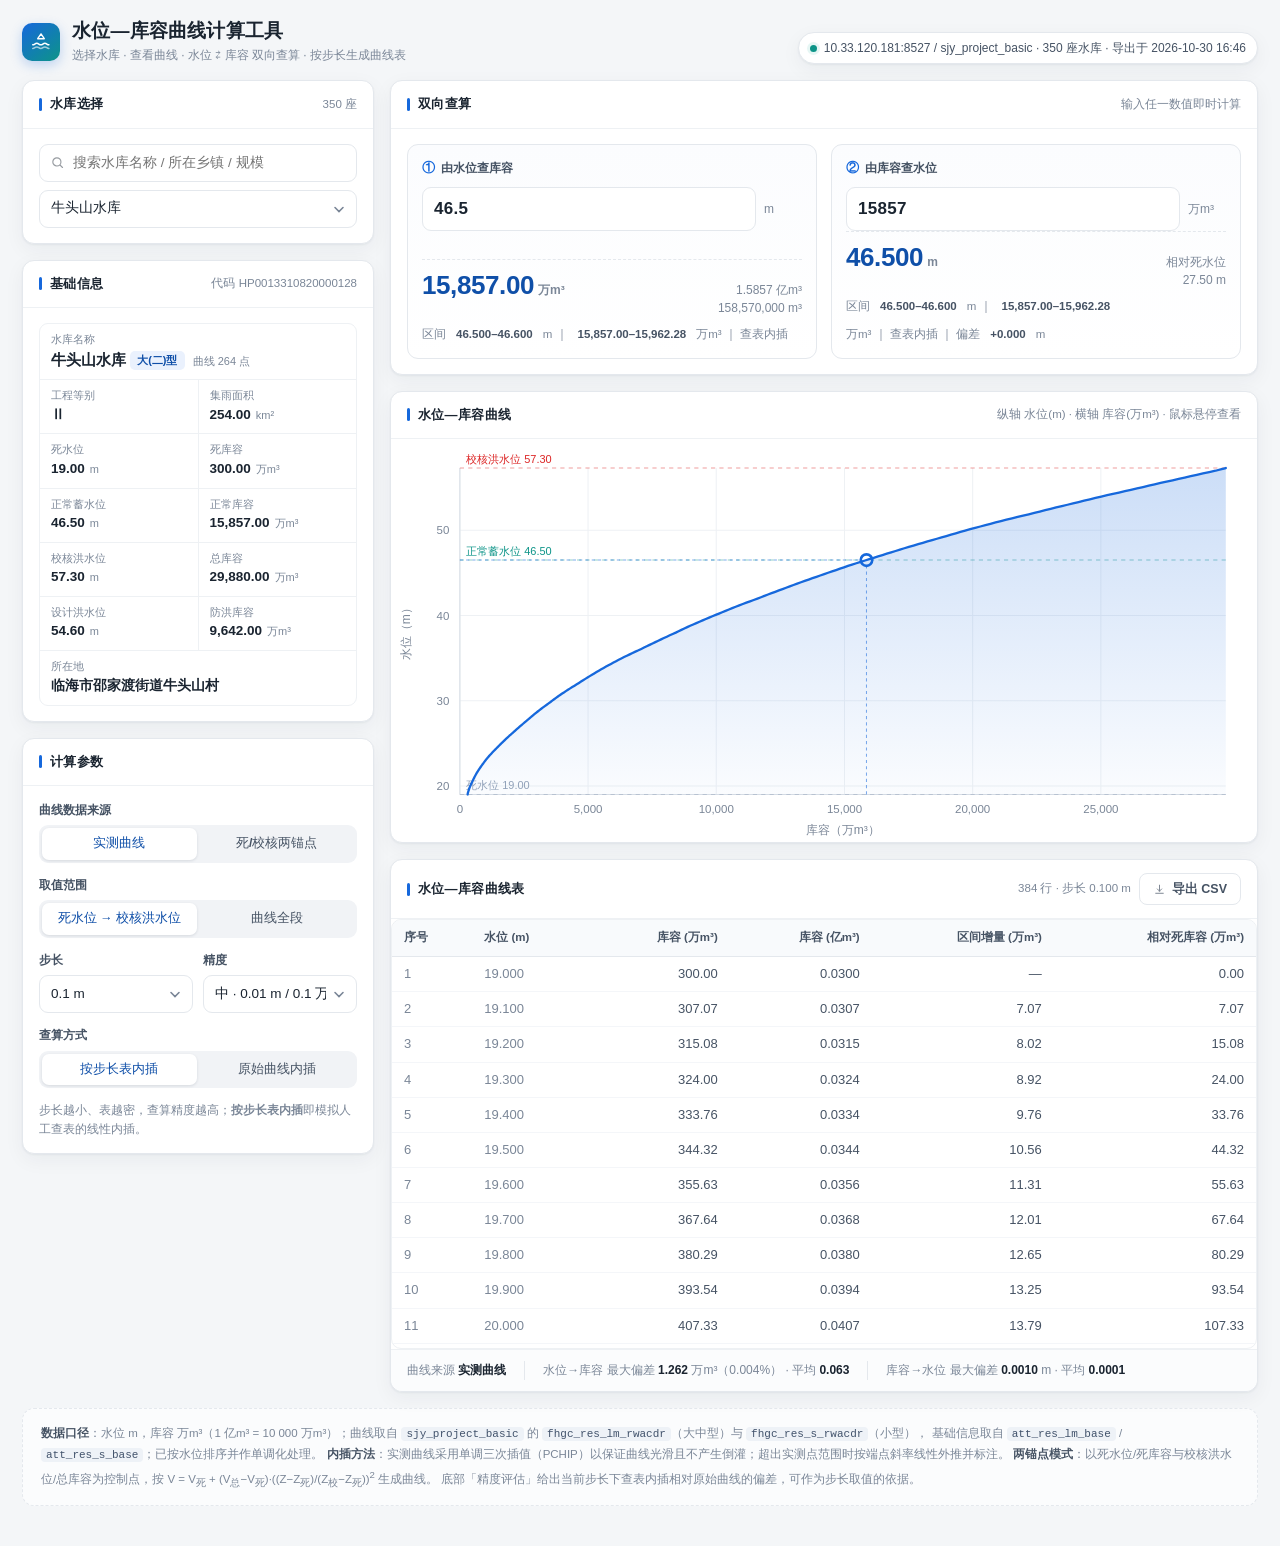
==== reservoir-curve-tool/index.html @ ae4f8ad8 "feat: port local customizations from WeKnora 0.8.3 fork onto 0.9.0 Migrates the work done on the 0.8" ====
<!DOCTYPE html>
<html lang="zh-CN">
<head>
<meta charset="utf-8">
<meta name="viewport" content="width=device-width, initial-scale=1">
<title>水位—库容曲线计算工具</title>
<style>
  :root{
    --bg:#f4f6f8; --card:#ffffff; --line:#e4e8ed; --line-2:#eef1f4;
    --ink:#1a2430; --ink-2:#465364; --muted:#7a8697;
    --brand:#1668dc; --brand-soft:#eaf1fd; --brand-deep:#0f4fa8;
    --teal:#0d9488; --teal-soft:#e6f6f4;
    --warn:#b45309; --warn-soft:#fdf3e3;
    --radius:12px; --shadow:0 1px 2px rgba(16,32,56,.05),0 6px 20px rgba(16,32,56,.05);
  }
  *{box-sizing:border-box}
  html,body{margin:0;padding:0}
  body{
    background:var(--bg); color:var(--ink);
    font:14px/1.55 -apple-system,BlinkMacSystemFont,"Segoe UI","Microsoft YaHei","PingFang SC",sans-serif;
    -webkit-font-smoothing:antialiased;
  }
  .wrap{max-width:1400px;margin:0 auto;padding:20px 22px 40px}

  /* ---------- header ---------- */
  .topbar{display:flex;align-items:flex-end;justify-content:space-between;gap:18px;flex-wrap:wrap;margin-bottom:16px}
  .brandline{display:flex;align-items:center;gap:12px}
  .logo{
    width:38px;height:38px;border-radius:10px;flex:0 0 auto;
    background:linear-gradient(140deg,#1668dc,#0d9488);
    display:flex;align-items:center;justify-content:center;box-shadow:0 4px 12px rgba(22,104,220,.25)
  }
  .logo svg{width:22px;height:22px}
  h1{font-size:19px;line-height:1.2;margin:0;letter-spacing:.2px;font-weight:650}
  .sub{font-size:12px;color:var(--muted);margin-top:3px}
  .srcbadge{
    font-size:12px;color:var(--ink-2);background:var(--card);border:1px solid var(--line);
    padding:6px 11px;border-radius:999px;display:flex;align-items:center;gap:7px;box-shadow:var(--shadow)
  }
  .dot{width:7px;height:7px;border-radius:50%;background:var(--teal);box-shadow:0 0 0 3px var(--teal-soft)}

  /* ---------- layout ---------- */
  .layout{display:grid;grid-template-columns:352px minmax(0,1fr);gap:16px;align-items:start}
  @media (max-width:1080px){ .layout{grid-template-columns:1fr} }

  .card{background:var(--card);border:1px solid var(--line);border-radius:var(--radius);box-shadow:var(--shadow)}
  .card-h{display:flex;align-items:center;justify-content:space-between;padding:13px 16px;border-bottom:1px solid var(--line-2)}
  .card-t{font-size:13px;font-weight:650;letter-spacing:.3px;display:flex;align-items:center;gap:8px}
  .card-t i{width:3px;height:13px;border-radius:2px;background:var(--brand);display:inline-block}
  .card-b{padding:15px 16px}
  .hint{font-size:11.5px;color:var(--muted)}

  /* ---------- picker ---------- */
  .field{margin-bottom:13px}
  .field:last-child{margin-bottom:0}
  .lbl{font-size:12px;color:var(--ink-2);font-weight:600;margin-bottom:6px;display:flex;justify-content:space-between;align-items:center}
  input[type=text],input[type=number],select{
    width:100%;height:38px;padding:0 11px;border:1px solid var(--line);border-radius:9px;
    background:#fff;color:var(--ink);font:inherit;font-size:13.5px;outline:none;transition:.15s;
  }
  input:focus,select:focus{border-color:var(--brand);box-shadow:0 0 0 3px var(--brand-soft)}
  select{appearance:none;background-image:url("data:image/svg+xml;utf8,<svg xmlns='http://www.w3.org/2000/svg' width='12' height='12' viewBox='0 0 12 12'><path d='M2 4.5L6 8.5L10 4.5' fill='none' stroke='%237a8697' stroke-width='1.6' stroke-linecap='round'/></svg>");
    background-repeat:no-repeat;background-position:right 11px center;padding-right:30px;cursor:pointer}
  .searchwrap{position:relative;margin-bottom:8px}
  .searchwrap svg{position:absolute;left:11px;top:11px;width:15px;height:15px;opacity:.45}

  /* ---------- info grid ---------- */
  .kv{display:grid;grid-template-columns:1fr 1fr;gap:1px;background:var(--line-2);border-radius:9px;overflow:hidden;border:1px solid var(--line-2)}
  .kv > div{background:#fff;padding:8px 11px}
  .kv .k{font-size:11px;color:var(--muted);line-height:1.3}
  .kv .v{font-size:13.5px;font-weight:600;font-variant-numeric:tabular-nums;margin-top:2px;color:var(--ink)}
  .kv .v small{font-weight:500;font-size:11px;color:var(--muted);margin-left:2px}
  .kv .wide{grid-column:1/-1}
  .tag{display:inline-block;font-size:11px;padding:1px 7px;border-radius:5px;background:var(--brand-soft);color:var(--brand-deep);font-weight:600;vertical-align:1px}

  /* ---------- params ---------- */
  .row2{display:grid;grid-template-columns:1fr 1fr;gap:10px}
  .seg{display:flex;background:#f1f3f6;border-radius:9px;padding:3px;gap:3px}
  .seg button{
    flex:1;border:0;background:transparent;font:inherit;font-size:12.5px;color:var(--ink-2);
    padding:6px 4px;border-radius:7px;cursor:pointer;transition:.15s;font-weight:550;white-space:nowrap
  }
  .seg button.on{background:#fff;color:var(--brand-deep);box-shadow:0 1px 3px rgba(16,32,56,.12)}

  /* ---------- query ---------- */
  .queries{display:grid;grid-template-columns:1fr 1fr;gap:14px}
  @media (max-width:720px){ .queries{grid-template-columns:1fr} }
  .qbox{border:1px solid var(--line);border-radius:11px;padding:14px;background:linear-gradient(180deg,#fbfcfe,#fff);display:flex;flex-direction:column}
  .qbox .qh{font-size:12px;font-weight:650;color:var(--ink-2);display:flex;align-items:center;gap:6px;margin-bottom:9px}
  .qbox .qh b{color:var(--brand);font-size:12.5px}
  .qrow{display:flex;gap:8px;align-items:center}
  .qrow input{height:44px;font-size:17px;font-weight:600;font-variant-numeric:tabular-nums;letter-spacing:.3px}
  .unit{font-size:12px;color:var(--muted);white-space:nowrap;min-width:38px}
  .out{margin-top:auto;padding-top:11px;border-top:1px dashed var(--line);display:flex;align-items:baseline;justify-content:space-between;gap:10px}
  .out .big{font-size:26px;font-weight:700;letter-spacing:-.4px;font-variant-numeric:tabular-nums;color:var(--brand-deep);line-height:1.1}
  .out .big small{font-size:12px;font-weight:600;color:var(--muted);margin-left:4px;letter-spacing:0}
  .out .alt{font-size:12px;color:var(--muted);text-align:right;font-variant-numeric:tabular-nums;line-height:1.5}
  .metaline{margin-top:9px;font-size:11.5px;color:var(--muted);display:flex;gap:10px;flex-wrap:wrap;font-variant-numeric:tabular-nums}
  .metaline b{color:var(--ink-2);font-weight:600}
  .flag{font-size:11px;padding:1px 6px;border-radius:5px;background:var(--warn-soft);color:var(--warn);font-weight:600}

  /* ---------- chart ---------- */
  .chartbox{position:relative;padding:6px 4px 0}
  svg.chart{display:block;width:100%;height:auto;overflow:visible}
  .tip{
    position:absolute;pointer-events:none;background:rgba(26,36,48,.93);color:#fff;font-size:11.5px;
    padding:6px 9px;border-radius:7px;line-height:1.5;white-space:nowrap;opacity:0;transition:opacity .12s;
    font-variant-numeric:tabular-nums;z-index:5;transform:translate(-50%,-120%)
  }
  .tip b{font-weight:650}

  /* ---------- table ---------- */
  .tablewrap{max-height:430px;overflow:auto;border:1px solid var(--line-2);border-radius:10px}
  table{width:100%;border-collapse:collapse;font-size:13px;font-variant-numeric:tabular-nums}
  thead th{
    position:sticky;top:0;background:#f8fafc;color:var(--ink-2);font-weight:650;font-size:11.5px;
    text-align:right;padding:9px 12px;border-bottom:1px solid var(--line);white-space:nowrap;z-index:2
  }
  thead th:first-child,thead th:nth-child(2){text-align:left}
  tbody td{padding:7px 12px;text-align:right;border-bottom:1px solid #f4f6f9;color:var(--ink-2)}
  tbody td:first-child,tbody td:nth-child(2){text-align:left;color:var(--muted)}
  tbody tr:hover td{background:#f7faff}
  tbody tr.mark td{background:var(--brand-soft);color:var(--brand-deep);font-weight:650}
  .btn{
    display:inline-flex;align-items:center;gap:6px;height:32px;padding:0 13px;border-radius:8px;
    border:1px solid var(--line);background:#fff;color:var(--ink-2);font:inherit;font-size:12.5px;font-weight:600;
    cursor:pointer;transition:.15s
  }
  .btn:hover{border-color:#c8d3e0;color:var(--brand-deep);background:#fbfdff}
  .btn svg{width:13px;height:13px;opacity:.7}
  .empty{padding:40px;text-align:center;color:var(--muted);font-size:13px}
  .stat{display:flex;gap:18px;flex-wrap:wrap;font-size:12px;color:var(--muted);padding:11px 16px;border-top:1px solid var(--line-2);background:#fbfcfd;border-radius:0 0 12px 12px}
  .stat b{color:var(--ink);font-weight:650;font-variant-numeric:tabular-nums}
  .stat .sep{width:1px;background:var(--line);align-self:stretch}

  .foot{
    margin-top:16px;padding:14px 18px;border:1px dashed var(--line);border-radius:var(--radius);
    background:#fbfcfd;color:var(--muted);font-size:11.5px;line-height:1.85
  }
  .foot b{color:var(--ink-2);font-weight:650}
  .foot code{font-family:ui-monospace,Consolas,monospace;font-size:11px;background:#eef2f7;color:#41526b;padding:1px 5px;border-radius:4px}

  /* ---------- 深色主题（嵌入 WeKnora 工具箱时跟随宿主） ---------- */
  html[data-theme="dark"]{
    --bg:#171a1f; --card:#1f242b; --line:#2c333d; --line-2:#262c34;
    --ink:#e6eaf0; --ink-2:#b3bdcb; --muted:#8b96a5;
    --brand:#4c9aff; --brand-soft:#1d2b3f; --brand-deep:#9ccbff;
    --teal:#3fbdb0; --teal-soft:#16302d;
    --warn:#e0a458; --warn-soft:#3a2d1a;
    --shadow:0 1px 2px rgba(0,0,0,.4),0 6px 20px rgba(0,0,0,.3);
  }
  html[data-theme="dark"] body{background:var(--bg)}
  html[data-theme="dark"] input[type=text],
  html[data-theme="dark"] input[type=number],
  html[data-theme="dark"] select{background:#262c34;border-color:var(--line);color:var(--ink)}
  html[data-theme="dark"] .seg{background:#252b33}
  html[data-theme="dark"] .seg button.on{background:#333b45;color:#cfe4ff;box-shadow:0 1px 3px rgba(0,0,0,.35)}
  html[data-theme="dark"] .qbox{background:linear-gradient(180deg,#222831,#1f242b);border-color:var(--line)}
  html[data-theme="dark"] .kv{background:var(--line-2);border-color:var(--line-2)}
  html[data-theme="dark"] .kv > div{background:var(--card)}
  html[data-theme="dark"] thead th{background:#242a32;border-bottom-color:var(--line)}
  html[data-theme="dark"] tbody td{border-bottom-color:#262c34}
  html[data-theme="dark"] tbody tr:hover td{background:#232a33}
  html[data-theme="dark"] .tablewrap{border-color:var(--line-2)}
  html[data-theme="dark"] .btn{background:#262c34;border-color:var(--line);color:var(--ink-2)}
  html[data-theme="dark"] .btn:hover{background:#2d3540;border-color:#3d4650;color:var(--brand-deep)}
  html[data-theme="dark"] .stat{background:#1c2128;border-top-color:var(--line-2)}
  html[data-theme="dark"] .foot{background:#1c2128;border-color:var(--line)}
  html[data-theme="dark"] .foot code{background:#2a313a;color:#a9c3e0}
  html[data-theme="dark"] .srcbadge{background:var(--card)}
  html[data-theme="dark"] .tag{background:#1d2b3f;color:#9ccbff}
  html[data-theme="dark"] .tip{background:rgba(10,14,20,.94);border:1px solid #333b45}
</style>
</head>
<body>
<div class="wrap">

  <div class="topbar">
    <div class="brandline">
      <div class="logo">
        <svg viewBox="0 0 24 24" fill="none"><path d="M3 15c2.2 0 2.2-1.6 4.4-1.6S9.6 15 11.8 15s2.2-1.6 4.4-1.6S18.4 15 20.6 15" stroke="#fff" stroke-width="1.7" stroke-linecap="round"/><path d="M3 19c2.2 0 2.2-1.6 4.4-1.6S9.6 19 11.8 19s2.2-1.6 4.4-1.6S18.4 19 20.6 19" stroke="#fff" stroke-opacity=".6" stroke-width="1.7" stroke-linecap="round"/><path d="M12 3.2l3.6 5.2H8.4L12 3.2z" stroke="#fff" stroke-width="1.5" stroke-linejoin="round"/></svg>
      </div>
      <div>
        <h1>水位—库容曲线计算工具</h1>
        <div class="sub">选择水库 · 查看曲线 · 水位 ⇄ 库容 双向查算 · 按步长生成曲线表</div>
      </div>
    </div>
    <div class="srcbadge"><span class="dot"></span><span id="srcText">数据源加载中…</span></div>
  </div>

  <div class="layout">

    <!-- ================= 左侧 ================= -->
    <div style="display:flex;flex-direction:column;gap:16px">

      <div class="card">
        <div class="card-h"><div class="card-t"><i></i>水库选择</div><span class="hint" id="cntHint"></span></div>
        <div class="card-b">
          <div class="searchwrap">
            <svg viewBox="0 0 24 24" fill="none"><circle cx="11" cy="11" r="6.5" stroke="#1a2430" stroke-width="1.8"/><path d="M16 16l4 4" stroke="#1a2430" stroke-width="1.8" stroke-linecap="round"/></svg>
            <input type="text" id="search" placeholder="搜索水库名称 / 所在乡镇 / 规模" autocomplete="off" style="padding-left:33px">
          </div>
          <select id="resSel" size="1"></select>
        </div>
      </div>

      <div class="card">
        <div class="card-h"><div class="card-t"><i></i>基础信息</div><span class="hint" id="resId"></span></div>
        <div class="card-b">
          <div class="kv" id="infoBox"></div>
        </div>
      </div>

      <div class="card">
        <div class="card-h"><div class="card-t"><i></i>计算参数</div></div>
        <div class="card-b">
          <div class="field">
            <div class="lbl"><span>曲线数据来源</span></div>
            <div class="seg" id="segSrc">
              <button data-v="curve" class="on">实测曲线</button>
              <button data-v="anchor">死/校核两锚点</button>
            </div>
          </div>
          <div class="field">
            <div class="lbl"><span>取值范围</span></div>
            <div class="seg" id="segRange">
              <button data-v="anchor" class="on">死水位 → 校核洪水位</button>
              <button data-v="all">曲线全段</button>
            </div>
          </div>
          <div class="field row2">
            <div>
              <div class="lbl"><span>步长</span></div>
              <select id="stepSel">
                <option value="0.05">0.05 m</option>
                <option value="0.1" selected>0.1 m</option>
                <option value="0.2">0.2 m</option>
                <option value="0.25">0.25 m</option>
                <option value="0.5">0.5 m</option>
                <option value="1">1.0 m</option>
                <option value="2">2.0 m</option>
              </select>
            </div>
            <div>
              <div class="lbl"><span>精度</span></div>
              <select id="precSel">
                <option value="1">低 · 0.1 m / 1 万m³</option>
                <option value="2" selected>中 · 0.01 m / 0.1 万m³</option>
                <option value="3">高 · 0.001 m / 0.01 万m³</option>
              </select>
            </div>
          </div>
          <div class="field">
            <div class="lbl"><span>查算方式</span></div>
            <div class="seg" id="segMode">
              <button data-v="table" class="on">按步长表内插</button>
              <button data-v="raw">原始曲线内插</button>
            </div>
          </div>
          <div class="hint" style="margin-top:10px;line-height:1.6">
            步长越小、表越密，查算精度越高；<b>按步长表内插</b>即模拟人工查表的线性内插。
          </div>
        </div>
      </div>
    </div>

    <!-- ================= 右侧 ================= -->
    <div style="display:flex;flex-direction:column;gap:16px">

      <div class="card">
        <div class="card-h">
          <div class="card-t"><i></i>双向查算</div>
          <span class="hint" id="qHint">输入任一数值即时计算</span>
        </div>
        <div class="card-b">
          <div class="queries">
            <div class="qbox">
              <div class="qh"><b>①</b> 由水位查库容</div>
              <div class="qrow">
                <input type="number" id="inZ" step="0.01" inputmode="decimal">
                <span class="unit">m</span>
              </div>
              <div class="out">
                <div class="big" id="outV">—<small>万m³</small></div>
                <div class="alt" id="outValt"></div>
              </div>
              <div class="metaline" id="metaV"></div>
            </div>
            <div class="qbox">
              <div class="qh"><b>②</b> 由库容查水位</div>
              <div class="qrow">
                <input type="number" id="inV" step="0.1" inputmode="decimal">
                <span class="unit">万m³</span>
              </div>
              <div class="out">
                <div class="big" id="outZ">—<small>m</small></div>
                <div class="alt" id="outZalt"></div>
              </div>
              <div class="metaline" id="metaZ"></div>
            </div>
          </div>
        </div>
      </div>

      <div class="card">
        <div class="card-h">
          <div class="card-t"><i></i>水位—库容曲线</div>
          <span class="hint">纵轴 水位(m) · 横轴 库容(万m³) · 鼠标悬停查看</span>
        </div>
        <div class="chartbox" id="chartBox">
          <div class="tip" id="tip"></div>
          <svg class="chart" id="chart" viewBox="0 0 820 380" preserveAspectRatio="none"></svg>
        </div>
      </div>

      <div class="card">
        <div class="card-h">
          <div class="card-t"><i></i>水位—库容曲线表</div>
          <div style="display:flex;gap:8px;align-items:center">
            <span class="hint" id="tblHint"></span>
            <button class="btn" id="btnCsv">
              <svg viewBox="0 0 24 24" fill="none"><path d="M12 4v11m0 0l-4-4m4 4l4-4M5 19h14" stroke="#465364" stroke-width="1.8" stroke-linecap="round" stroke-linejoin="round"/></svg>
              导出 CSV
            </button>
          </div>
        </div>
        <div class="tablewrap">
          <table>
            <thead><tr><th>序号</th><th>水位 (m)</th><th>库容 (万m³)</th><th>库容 (亿m³)</th><th>区间增量 (万m³)</th><th>相对死库容 (万m³)</th></tr></thead>
            <tbody id="tbody"></tbody>
          </table>
        </div>
        <div class="stat" id="statBar"></div>
      </div>
    </div>
  </div>

  <div class="foot">
    <b>数据口径</b>：水位 m，库容 万m³（1 亿m³ = 10 000 万m³）；曲线取自
    <code>sjy_project_basic</code> 的 <code>fhgc_res_lm_rwacdr</code>（大中型）与 <code>fhgc_res_s_rwacdr</code>（小型），
    基础信息取自 <code>att_res_lm_base</code> / <code>att_res_s_base</code>；已按水位排序并作单调化处理。
    <b>内插方法</b>：实测曲线采用单调三次插值（PCHIP）以保证曲线光滑且不产生倒灌；超出实测点范围时按端点斜率线性外推并标注。
    <b>两锚点模式</b>：以死水位/死库容与校核洪水位/总库容为控制点，按 V = V<sub>死</sub> + (V<sub>总</sub>−V<sub>死</sub>)·((Z−Z<sub>死</sub>)/(Z<sub>校</sub>−Z<sub>死</sub>))<sup>2</sup> 生成曲线。
    底部「精度评估」给出当前步长下查表内插相对原始曲线的偏差，可作为步长取值的依据。
  </div>
</div>

<script>
const DATA = {"meta":{"source":"10.33.120.181:8527 / sjy_project_basic","tables":["att_res_lm_base","att_res_s_base","fhgc_res_lm_rwacdr","fhgc_res_s_rwacdr"],"unitZ":"m","unitV":"万m³","exportedAt":"2026-10-30 16:46","count":350,"points":12341},"reservoirs":[{"id":"SK331024000064","code":"HP0013310240000031","name":"仙居县盂溪水库","kind":"大中型","scale":"中型","grade":"Ⅲ","loc":"福应街道","adcd":"331024003000","area":46.28,"deadZ":117.5,"deadV":42.0,"normZ":164.0,"normV":1870.0,"chkZ":167.02,"totalV":2119.0,"floodV":259.0,"desZ":166.21,"pts":[[110.0,10.0],[120.0,59.2],[130.0,229.6],[135.0,362.4],[137.5,450.4],[140.0,540.0],[142.5,646.0],[145.0,753.6],[147.5,880.0],[150.0,1000.0],[152.5,1137.6],[155.0,1280.0],[157.5,1422.0],[160.0,1560.0],[162.5,1760.0],[165.0,1944.0],[167.5,2160.0],[170.0,2340.0],[175.0,2800.0]]},{"id":"331022022000198","code":"HP0013310220000122","name":"佃石水库","kind":"大中型","scale":"中型","grade":"Ⅲ","loc":"","adcd":"331022103000","area":24.1,"deadZ":68.0,"deadV":135.0,"normZ":106.0,"normV":2563.0,"chkZ":110.2,"totalV":3009.0,"floodV":643.0,"desZ":109.35,"pts":[[59.0,0.0],[60.0,2.0],[61.0,9.0],[62.0,18.0],[63.0,31.0],[64.0,47.0],[65.0,65.0],[66.0,86.0],[67.0,109.0],[68.0,135.0],[69.0,162.0],[70.0,192.0],[71.0,223.0],[72.0,256.0],[73.0,291.0],[74.0,326.0],[75.0,362.0],[76.0,399.0],[77.0,438.0],[78.0,479.0],[79.0,523.0],[80.0,569.0],[81.0,619.0],[82.0,670.0],[83.0,725.0],[84.0,782.0],[85.0,842.0],[86.0,903.0],[87.0,966.0],[88.0,1032.0],[89.0,1100.0],[90.0,1171.0],[91.0,1243.0],[92.0,1318.0],[93.0,1395.0],[94.0,1473.0],[95.0,1553.0],[96.0,1636.0],[97.0,1720.0],[98.0,1806.0],[99.0,1894.0],[100.0,1984.0],[101.0,2076.0],[102.0,2169.0],[103.0,2265.0],[104.0,2362.0],[105.0,2462.0],[106.0,2563.0],[107.0,2666.0],[108.0,2771.0],[109.0,2878.0],[110.0,2987.0],[111.0,3099.0],[112.0,3212.0],[113.0,3327.0],[114.0,3444.0]]},{"id":"331003023000049","code":"HP0013310030000169","name":"佛岭水库","kind":"大中型","scale":"中型","grade":"Ⅲ","loc":"","adcd":"331003108000","area":18.26,"deadZ":43.04,"deadV":9.0,"normZ":68.64,"normV":1332.5,"chkZ":71.36,"totalV":1579.0,"floodV":614.0,"desZ":70.56,"pts":[[41.1,0.19],[41.2,0.51],[41.3,0.83],[41.4,1.16],[41.5,1.5],[41.6,1.86],[41.7,2.23],[41.8,2.61],[41.9,3.02],[42.0,3.45],[42.1,3.91],[42.2,4.4],[42.3,4.91],[42.4,5.45],[42.5,6.01],[42.6,6.59],[42.7,7.2],[42.8,7.82],[42.9,8.47],[43.0,9.14],[43.1,9.82],[43.2,10.53],[43.3,11.26],[43.4,12.01],[43.5,12.78],[43.6,13.58],[43.7,14.42],[43.8,15.28],[43.9,16.19],[44.0,17.12],[44.1,18.1],[44.2,19.11],[44.3,20.17],[44.4,21.26],[44.5,22.4],[44.6,23.57],[44.7,24.78],[44.8,26.04],[44.9,27.33],[45.0,28.66],[45.1,30.04],[45.2,31.45],[45.3,32.9],[45.4,34.39],[45.5,35.91],[45.6,37.47],[45.7,39.07],[45.8,40.69],[45.9,42.36],[46.0,44.05],[46.1,45.77],[46.2,47.53],[46.3,49.32],[46.4,51.14],[46.5,53.0],[46.6,54.9],[46.7,56.84],[46.8,58.81],[46.9,60.83],[47.0,62.89],[47.1,64.99],[47.2,67.15],[47.3,69.34],[47.4,71.59],[47.5,73.89],[47.6,76.24],[47.7,78.64],[47.8,81.1],[47.9,83.61],[48.0,86.18],[48.1,88.81],[48.2,91.5],[48.3,94.25],[48.4,97.05],[48.5,99.91],[48.6,102.83],[48.7,105.8],[48.8,108.82],[48.9,111.9],[49.0,115.03],[49.1,118.21],[49.2,121.44],[49.3,124.72],[49.4,128.05],[49.5,131.42],[49.6,134.84],[49.7,138.31],[49.8,141.72],[49.9,145.38],[50.0,148.98],[50.1,152.62],[50.2,156.3],[50.3,160.02],[50.4,163.79],[50.5,167.59],[50.6,171.44],[50.7,175.32],[50.8,179.25],[50.9,183.21],[51.0,187.22],[51.1,191.26],[51.2,195.33],[51.3,199.45],[51.4,203.6],[51.5,207.79],[51.6,212.02],[51.7,216.29],[51.8,220.58],[51.9,224.92],[52.0,229.29],[52.1,233.69],[52.2,238.13],[52.3,242.6],[52.4,247.11],[52.5,251.65],[52.6,256.22],[52.7,260.83],[52.8,265.47],[52.9,270.14],[53.0,274.84],[53.1,279.57],[53.2,284.34],[53.3,289.13],[53.4,293.95],[53.5,298.81],[53.6,303.69],[53.7,308.6],[53.8,313.54],[53.9,318.51],[54.0,323.51],[54.1,328.53],[54.2,333.59],[54.3,338.67],[54.4,343.77],[54.5,348.9],[54.6,354.06],[54.7,359.24],[54.8,364.45],[54.9,369.69],[55.0,374.94],[55.1,380.22],[55.2,385.53],[55.3,390.86],[55.4,396.21],[55.5,401.59],[55.6,406.99],[55.7,412.42],[55.8,417.86],[55.9,423.34],[56.0,428.83],[56.1,434.35],[56.2,439.9],[56.3,445.46],[56.4,451.05],[56.5,456.67],[56.6,462.31],[56.7,467.97],[56.8,473.66],[56.9,479.37],[57.0,485.1],[57.1,490.86],[57.2,496.64],[57.3,502.44],[57.4,508.27],[57.5,514.12],[57.6,519.99],[57.7,525.89],[57.8,531.81],[57.9,537.76],[58.0,543.73],[58.1,549.72],[58.2,555.73],[58.3,561.77],[58.4,567.84],[58.5,573.92],[58.6,580.03],[58.7,586.16],[58.8,592.32],[58.9,598.5],[59.0,604.7],[59.1,610.93],[59.2,617.18],[59.3,623.45],[59.4,629.74],[59.5,636.06],[59.6,642.41],[59.7,648.77],[59.8,655.16],[59.9,661.57],[60.0,668.01],[60.1,674.47],[60.2,680.95],[60.3,687.45],[60.4,693.98],[60.5,700.54],[60.6,707.11],[60.7,713.72],[60.8,720.35],[60.9,727.0],[61.0,733.68],[61.1,740.39],[61.2,747.13],[61.3,753.89],[61.4,760.68],[61.5,767.5],[61.6,774.34],[61.7,781.22],[61.8,788.12],[61.9,795.05],[62.0,802.02],[62.1,809.01],[62.2,816.03],[62.3,823.08],[62.4,830.17],[62.5,837.29],[62.6,844.43],[62.7,851.61],[62.8,858.83],[62.9,866.07],[63.0,873.35],[63.1,880.66],[63.2,888.01],[63.3,895.39],[63.4,902.81],[63.5,910.26],[63.6,917.74],[63.7,925.26],[63.8,932.82],[63.9,940.42],[64.0,948.05],[64.1,955.71],[64.2,963.42],[64.3,971.16],[64.4,978.94],[64.5,986.76],[64.6,994.62],[64.7,1002.52],[64.8,1010.45],[64.9,1018.43],[65.0,1026.45],[65.1,1034.51],[65.2,1042.6],[65.3,1050.74],[65.4,1058.91],[65.5,1067.12],[65.6,1075.36],[65.7,1083.63],[65.8,1091.93],[65.9,1100.25],[66.0,1108.61],[66.1,1116.98],[66.2,1125.38],[66.3,1133.8],[66.4,1142.24],[66.5,1150.7],[66.6,1159.17],[66.7,1167.65],[66.8,1176.15],[67.0,1193.17],[67.1,1201.69],[67.7,1252.87],[67.8,1261.39],[67.9,1269.9],[68.1,1286.9],[68.2,1295.38],[68.3,1303.84],[68.4,1312.29],[68.5,1320.73],[68.6,1329.14],[68.7,1337.53],[69.0,1362.67],[69.1,1371.07],[69.2,1379.5],[69.3,1387.98],[69.4,1396.51],[69.5,1405.11],[69.6,1413.78],[69.7,1422.53],[69.8,1431.36],[69.9,1440.25],[70.0,1449.2],[70.1,1458.19],[70.2,1467.23],[70.3,1476.31],[70.4,1485.43],[70.5,1494.59],[70.6,1503.79],[70.7,1513.03],[70.8,1522.29],[70.9,1531.6],[71.36,1578.8]]},{"id":"331023023000145","code":"HP0013310230000251","name":"天台县黄龙水库","kind":"大中型","scale":"中型","grade":"Ⅲ","loc":"石梁镇溪下村","adcd":"331023102000","area":29.2,"deadZ":460.0,"deadV":58.0,"normZ":500.0,"normV":1283.0,"chkZ":506.46,"totalV":1625.0,"floodV":279.0,"desZ":504.36,"pts":[[448.0,0.75],[448.3,0.94],[448.6,1.13],[448.9,1.33],[449.0,1.39],[449.3,1.69],[449.6,1.99],[449.9,2.28],[450.0,2.38],[450.3,2.8],[450.6,3.21],[450.9,3.63],[451.0,3.77],[451.3,4.33],[451.6,4.88],[451.9,5.44],[452.0,5.62],[452.3,6.37],[452.6,7.11],[452.9,7.85],[453.0,8.1],[453.3,9.08],[453.9,11.04],[454.0,11.36],[454.3,12.59],[454.9,15.03],[455.0,15.44],[455.3,16.92],[455.6,18.39],[455.9,19.87],[456.0,20.37],[456.3,22.11],[456.6,23.84],[456.9,25.58],[457.0,26.16],[457.3,28.16],[457.9,32.16],[458.0,32.83],[458.3,35.1],[458.9,39.62],[459.0,40.37],[459.3,42.9],[459.9,47.94],[460.0,48.78],[460.3,51.55],[460.6,54.33],[460.9,57.1],[461.0,58.02],[461.3,61.04],[461.6,64.06],[461.9,67.07],[462.0,68.08],[462.3,71.38],[462.9,77.98],[463.0,79.09],[463.3,82.72],[463.9,89.98],[464.0,91.19],[464.6,99.11],[464.9,103.08],[465.0,104.4],[465.3,108.69],[465.6,112.99],[465.9,117.28],[466.0,118.72],[466.3,123.29],[466.9,132.43],[467.0,133.95],[467.3,138.75],[467.9,148.33],[468.0,149.93],[468.3,154.99],[468.9,165.11],[469.0,166.8],[469.3,172.18],[469.6,177.55],[469.9,182.93],[470.0,184.72],[470.3,190.42],[470.9,201.82],[471.0,203.72],[471.3,209.75],[471.9,221.81],[472.0,223.83],[472.3,230.2],[472.6,236.57],[472.9,242.95],[473.0,245.07],[473.3,251.8],[473.6,258.54],[473.9,265.27],[474.0,267.51],[474.3,274.58],[474.9,288.7],[475.0,291.06],[475.3,298.43],[475.9,313.17],[476.0,315.63],[476.3,323.31],[476.6,331.0],[476.9,338.68],[477.0,341.24],[477.3,349.25],[477.6,357.26],[477.9,365.26],[478.0,367.93],[478.3,376.26],[478.6,384.59],[478.9,392.91],[479.0,395.69],[479.3,404.33],[479.6,412.98],[479.9,421.62],[480.0,424.51],[480.3,433.5],[480.9,451.48],[481.0,454.48],[481.3,463.84],[481.9,482.56],[482.0,485.68],[482.3,495.39],[482.6,505.11],[482.9,514.82],[483.0,518.06],[483.6,538.16],[483.9,548.22],[484.0,551.57],[484.3,561.97],[484.6,572.37],[484.9,582.78],[485.0,586.0],[485.3,596.77],[485.6,601.54],[485.9,618.31],[486.0,621.15],[486.3,632.32],[486.6,648.49],[486.9,654.66],[487.0,657.63],[487.3,669.23],[487.9,692.41],[488.0,696.03],[488.3,708.06],[488.6,720.08],[488.9,732.11],[489.0,736.12],[489.3,748.59],[489.6,761.07],[489.9,773.54],[490.0,777.7],[490.3,790.62],[490.9,816.46],[491.0,820.77],[491.3,834.14],[491.9,860.88],[492.0,865.33],[492.3,879.18],[492.9,906.86],[493.0,911.48],[493.3,925.82],[493.6,940.15],[493.9,954.49],[494.0,959.27],[494.3,974.11],[494.6,988.95],[494.9,1003.78],[495.0,1008.73],[495.3,1024.07],[495.6,1039.04],[495.9,1054.74],[496.0,1059.85],[496.3,1075.72],[496.6,1091.59],[496.9,1107.47],[497.0,1112.76],[497.3,1129.2],[497.6,1145.65],[497.9,1162.1],[498.0,1167.58],[498.3,1184.59],[498.6,1201.59],[499.0,1224.27],[499.3,1241.81],[499.6,1259.36],[499.9,1276.9],[500.0,1282.75],[500.3,1300.83],[500.6,1318.92],[500.9,1337.0],[501.0,1343.03],[501.3,1361.65],[501.6,1380.24],[501.9,1398.9],[502.0,1405.1],[502.3,1424.33],[502.9,1462.77],[503.0,1469.18],[503.3,1489.07],[503.9,1528.85],[504.0,1535.48],[504.3,1556.07],[504.9,1597.27],[505.0,1604.14],[505.3,1625.5],[505.6,1646.85],[505.9,1668.21],[506.0,1675.33],[506.3,1686.2],[506.9,1707.94]]},{"id":"331081021000062","code":"HP0013310810000056","name":"太湖水库","kind":"大中型","scale":"中型","grade":"Ⅲ","loc":"温岭市大溪镇兴宇村","adcd":"331081101000","area":25.0,"deadZ":15.46,"deadV":105.0,"normZ":29.46,"normV":1769.0,"chkZ":32.48,"totalV":2326.0,"floodV":480.0,"desZ":31.78,"pts":[[11.46,4.12],[12.46,17.25],[13.46,38.25],[14.46,67.15],[15.46,105.3],[16.46,152.05],[17.46,207.55],[18.46,272.05],[19.46,346.55],[20.46,433.05],[21.46,532.55],[22.46,645.3],[23.46,771.3],[24.46,910.55],[25.46,1061.55],[26.46,1223.05],[27.46,1395.3],[28.46,1578.05],[29.46,1769.05],[30.46,1967.8],[31.46,2173.0]]},{"id":"SK331082000105","code":"HP0013310820000587","name":"方溪水库","kind":"大中型","scale":"中型","grade":"Ⅲ","loc":"临海市括苍镇","adcd":"331082107000","area":84.8,"deadZ":58.0,"deadV":203.0,"normZ":112.0,"normV":6101.0,"chkZ":117.83,"totalV":7205.0,"floodV":1432.0,"desZ":116.95,"pts":[[45.0,0.0],[50.0,20.0],[51.0,31.0],[52.0,46.0],[53.0,64.0],[54.0,85.0],[55.0,110.0],[56.0,139.0],[57.0,170.0],[58.0,203.0],[59.0,239.0],[60.0,278.0],[61.0,321.0],[62.0,368.0],[63.0,419.0],[64.0,473.0],[65.0,530.0],[66.0,590.0],[67.0,652.0],[68.0,716.0],[69.0,783.0],[70.0,851.0],[71.0,922.0],[72.0,997.0],[73.0,1075.0],[74.0,1155.0],[75.0,1238.0],[76.0,1322.0],[77.0,1409.0],[78.0,1498.0],[79.0,1590.0],[80.0,1684.0],[81.0,1780.0],[82.0,1878.0],[83.0,1979.0],[84.0,2082.0],[85.0,2188.0],[86.0,2296.0],[87.0,2407.0],[88.0,2521.0],[89.0,2638.0],[90.0,2757.0],[91.0,2880.0],[92.0,3006.0],[93.0,3134.0],[94.0,3266.0],[95.0,3400.0],[96.0,3537.0],[97.0,3677.0],[98.0,3820.0],[99.0,3965.0],[100.0,4114.0],[101.0,4265.0],[102.0,4419.0],[103.0,4575.0],[104.0,4734.0],[105.0,4896.0],[106.0,5060.0],[107.0,5227.0],[108.0,5396.0],[109.0,5569.0],[110.0,5743.0],[111.0,5921.0],[112.0,6101.0],[113.0,6284.0],[114.0,6469.0],[115.0,6657.0],[116.0,6849.0],[117.0,7042.0],[118.0,7239.0],[119.0,7439.0],[120.0,7641.0],[121.0,7847.0],[122.0,8055.0]]},{"id":"331023023000143","code":"HP0013310230000012","name":"桐柏抽水蓄能电站上水库","kind":"大中型","scale":"中型","grade":"Ⅲ","loc":"天台县前道元村","adcd":"331023001000","area":6.7,"deadZ":376.0,"deadV":104.9,"normZ":396.21,"normV":1146.8,"chkZ":397.2,"totalV":1225.0,"floodV":null,"desZ":396.71,"pts":[[360.5,0.0],[360.6,0.02],[361.5,0.2],[362.0,0.4],[362.5,0.7],[363.0,1.2],[363.5,1.9],[364.0,2.5],[364.5,3.2],[366.0,5.6],[367.5,8.3],[368.0,9.6],[368.5,11.1],[369.0,13.0],[369.5,15.2],[370.0,17.8],[370.5,20.9],[371.0,24.4],[371.5,28.5],[372.0,33.3],[372.5,38.8],[373.0,45.0],[373.5,51.8],[374.0,59.3],[374.5,67.7],[375.0,77.1],[375.5,87.2],[376.0,98.0],[376.5,109.6],[377.0,122.2],[377.5,135.5],[378.0,149.5],[378.5,164.3],[379.0,179.7],[379.5,195.8],[380.0,212.7],[380.5,230.4],[381.0,248.8],[381.5,267.8],[382.0,287.5],[382.5,308.0],[383.0,329.2],[383.5,351.2],[384.0,374.0],[384.5,397.7],[385.0,422.1],[385.5,447.3],[386.0,473.2],[386.5,499.8],[387.0,527.2],[387.5,555.1],[388.0,583.7],[388.3,601.28],[388.4,607.13],[388.5,612.99],[388.6,618.96],[388.7,624.94],[388.8,630.91],[389.0,642.87],[389.3,661.11],[389.4,667.18],[389.5,673.26],[389.7,685.7],[389.8,691.91],[390.0,704.35],[390.1,710.68],[390.4,729.7],[390.5,736.03],[390.6,742.48],[390.7,748.94],[390.8,755.39],[390.9,761.85],[391.0,768.3],[391.1,774.86],[391.2,781.41],[391.3,787.97],[391.4,794.52],[391.5,801.08],[391.6,807.75],[391.7,814.43],[392.0,834.44],[392.1,841.22],[392.5,868.3],[392.6,875.18],[393.0,902.74],[393.5,937.69],[393.9,965.97],[394.0,973.05],[394.3,994.56],[394.4,1001.74],[394.5,1008.91],[394.6,1016.15],[394.7,1023.38],[394.8,1030.62],[394.9,1037.85],[395.0,1045.09],[395.1,1052.42],[395.3,1067.1],[395.4,1074.43],[395.5,1081.78],[396.0,1118.78],[396.2,1133.84],[396.21,1134.56],[396.3,1141.39],[396.4,1148.93],[396.5,1156.49],[396.8,1179.62],[397.0,1195.02],[397.1,1202.92],[397.2,1210.81],[397.4,1226.55],[397.5,1234.41],[397.6,1242.47],[397.7,1250.54],[397.8,1258.62],[397.9,1266.71],[398.0,1274.81]]},{"id":"331023023000144","code":"HP0013310230000027","name":"桐柏抽水蓄能电站下水库","kind":"大中型","scale":"中型","grade":"Ⅲ","loc":"天台桐柏岭脚村","adcd":"331023001000","area":21.4,"deadZ":110.0,"deadV":213.9,"normZ":141.17,"normV":1283.6,"chkZ":146.6,"totalV":1554.0,"floodV":null,"desZ":145.6,"pts":[[89.5,0.0],[95.0,11.0],[96.0,19.04],[100.0,51.2],[105.0,118.7],[110.0,214.0],[115.0,334.3],[120.0,475.0],[125.0,635.3],[130.0,815.4],[135.0,1014.2],[140.0,1230.5],[141.0,1275.88],[142.0,1322.65],[145.0,1463.8],[146.0,1512.32]]},{"id":"331024000601","code":"HP0013310240000429","name":"浙江仙居抽水蓄能电站上水库","kind":"大中型","scale":"中型","grade":"Ⅲ","loc":"仙居县","adcd":"331024202000","area":1.21,"deadZ":641.0,"deadV":228.0,"normZ":675.0,"normV":1138.0,"chkZ":676.8,"totalV":1199.0,"floodV":null,"desZ":676.4,"pts":[[597.5,0.0],[598.5,0.0],[599.0,0.01],[599.5,0.02],[600.0,0.03],[600.5,0.05],[601.0,0.08],[601.5,0.1],[602.0,0.14],[602.5,0.19],[603.0,0.25],[603.5,0.32],[604.0,0.41],[604.5,0.52],[605.0,0.71],[605.5,0.96],[606.0,1.23],[606.5,1.54],[607.0,1.87],[607.5,2.22],[608.0,2.61],[608.5,3.03],[609.0,3.46],[609.5,3.92],[610.0,4.41],[610.5,4.92],[611.0,5.45],[611.5,6.01],[612.0,6.59],[612.5,7.21],[613.0,7.85],[613.5,8.53],[614.0,9.25],[614.5,10.0],[615.0,10.79],[615.5,11.62],[616.0,12.49],[616.5,13.4],[617.0,14.35],[617.5,15.34],[618.0,16.36],[618.5,17.42],[619.0,18.52],[619.5,19.66],[620.0,20.84],[620.5,22.09],[621.0,23.42],[621.5,24.85],[622.0,26.39],[622.5,28.11],[623.0,30.04],[623.5,32.06],[624.0,34.14],[624.5,36.29],[625.0,38.64],[625.5,41.05],[626.0,43.54],[626.5,46.11],[627.0,48.81],[627.5,51.77],[628.0,55.14],[628.5,58.97],[629.0,63.27],[629.5,67.89],[630.0,72.74],[630.5,77.78],[631.0,83.03],[631.5,88.46],[632.0,94.07],[632.5,99.86],[633.0,105.83],[633.5,111.98],[634.0,118.29],[634.5,124.74],[635.0,131.34],[635.5,138.09],[636.0,145.06],[636.5,152.24],[637.0,159.65],[637.5,167.38],[638.0,175.43],[638.5,183.81],[639.0,192.41],[639.5,201.24],[640.0,210.27],[640.5,219.48],[641.0,228.92],[641.5,238.56],[642.0,248.56],[642.5,258.72],[643.0,268.99],[643.5,279.36],[644.0,289.82],[644.5,300.39],[645.0,311.05],[645.5,321.8],[646.0,332.65],[646.5,343.61],[647.0,354.67],[647.5,365.81],[648.0,377.05],[648.5,388.4],[649.0,399.87],[649.5,411.44],[650.0,423.09],[650.5,434.83],[651.0,446.66],[651.5,458.58],[652.0,470.6],[652.5,482.71],[653.0,494.92],[653.5,507.23],[654.0,519.66],[654.5,532.2],[655.0,544.85],[655.5,557.63],[656.0,570.53],[656.5,583.53],[657.0,596.62],[657.5,609.81],[658.0,623.1],[658.5,636.48],[659.0,649.96],[659.5,663.54],[660.0,677.23],[660.5,691.02],[661.0,704.91],[661.5,718.91],[662.0,733.01],[662.5,747.22],[663.0,761.54],[663.5,775.96],[664.0,790.48],[664.5,805.12],[665.0,819.85],[665.5,834.7],[666.0,849.65],[666.5,864.7],[667.0,879.87],[667.5,895.14],[668.0,910.52],[668.5,926.02],[669.0,941.63],[669.5,957.36],[670.0,973.21],[670.5,989.19],[671.0,1005.29],[671.5,1021.51],[672.0,1037.85],[672.5,1054.31],[673.0,1070.87],[673.5,1087.55],[674.0,1104.34],[674.5,1121.23],[675.0,1138.22]]},{"id":"331081021000061","code":"HP0013310810000037","name":"湖漫水库","kind":"大中型","scale":"中型","grade":"Ⅲ","loc":"温岭市城东街道肖溪村","adcd":"331081002000","area":32.48,"deadZ":9.47,"deadV":304.0,"normZ":20.47,"normV":2671.0,"chkZ":22.85,"totalV":3529.0,"floodV":622.0,"desZ":21.97,"pts":[[4.47,1.5],[5.47,14.1],[6.47,52.9],[7.47,117.6],[8.47,201.0],[9.47,304.0],[10.47,426.0],[11.47,567.0],[12.47,728.0],[13.47,907.0],[14.47,1104.0],[15.47,1319.0],[16.47,1553.0],[17.47,1805.0],[18.47,2075.0],[19.47,2363.0],[20.47,2671.0],[22.8,3517.0]]},{"id":"331082022000206","code":"HP0013310820000864","name":"溪口水库","kind":"大中型","scale":"中型","grade":"Ⅲ","loc":"临海市溪口村","adcd":"331082112000","area":35.6,"deadZ":8.5,"deadV":54.0,"normZ":23.84,"normV":2060.0,"chkZ":27.14,"totalV":2866.0,"floodV":506.0,"desZ":26.04,"pts":[[7.04,8.0],[8.04,34.0],[8.5,54.0],[9.04,74.0],[10.04,130.0],[11.04,200.0],[12.0,272.1],[12.05,277.05],[12.1,282.0],[12.15,286.95],[12.2,291.9],[12.25,296.85],[12.3,301.8],[12.35,306.75],[12.4,311.7],[12.45,316.65],[12.5,321.6],[12.55,326.55],[12.6,331.5],[12.65,336.45],[12.7,341.4],[12.75,346.35],[12.8,351.3],[12.85,356.25],[12.9,361.2],[12.95,366.15],[13.0,371.1],[13.05,376.34],[13.1,381.58],[13.15,386.82],[13.2,392.06],[13.25,397.3],[13.3,402.54],[13.35,407.78],[13.4,413.02],[13.45,418.26],[13.5,423.5],[13.55,428.74],[13.6,433.98],[13.65,439.22],[13.7,444.46],[13.75,449.7],[13.8,454.94],[13.85,460.18],[13.9,465.42],[13.95,470.66],[14.0,475.9],[14.05,481.31],[14.1,486.71],[14.15,492.12],[14.2,497.52],[14.25,502.93],[14.3,508.33],[14.35,513.74],[14.4,519.14],[14.45,524.55],[14.5,529.95],[14.55,535.36],[14.6,540.76],[14.65,546.17],[14.7,551.57],[14.75,556.98],[14.8,562.38],[14.85,567.79],[14.9,573.19],[14.95,578.6],[15.0,584.0],[15.05,590.05],[15.1,596.1],[15.15,602.15],[15.2,608.2],[15.25,614.25],[15.3,620.3],[15.35,626.35],[15.4,632.4],[15.45,638.45],[15.5,644.5],[15.55,650.55],[15.6,656.6],[15.65,662.65],[15.7,668.7],[15.75,674.75],[15.8,680.8],[15.85,686.85],[15.9,692.9],[15.95,698.95],[16.0,705.0],[16.05,712.0],[16.1,719.0],[16.15,726.0],[16.2,733.0],[16.25,740.0],[16.3,747.0],[16.35,754.0],[16.4,761.0],[16.45,768.0],[16.5,775.0],[16.55,782.0],[16.6,789.0],[16.65,796.0],[16.7,803.0],[16.75,810.0],[16.8,817.0],[16.85,824.0],[16.9,831.0],[16.95,838.0],[17.0,845.0],[17.05,852.4],[17.1,859.8],[17.15,867.2],[17.2,874.6],[17.25,882.0],[17.3,889.4],[17.35,896.8],[17.4,904.2],[17.45,911.6],[17.5,919.0],[17.55,926.4],[17.6,933.8],[17.65,941.2],[17.7,948.6],[17.75,956.0],[17.8,963.4],[17.85,970.8],[17.9,978.2],[17.95,985.6],[18.0,993.0],[18.05,1001.1],[18.1,1009.2],[18.15,1017.3],[18.2,1025.4],[18.25,1033.5],[18.3,1041.6],[18.35,1049.7],[18.4,1057.8],[18.45,1065.9],[18.5,1074.0],[18.55,1082.1],[18.6,1090.2],[18.65,1098.3],[18.7,1106.4],[18.75,1114.5],[18.8,1122.6],[18.85,1130.7],[18.9,1138.8],[18.95,1146.9],[19.0,1155.0],[19.05,1163.75],[19.1,1172.5],[19.15,1181.25],[19.2,1190.0],[19.25,1198.75],[19.3,1207.5],[19.35,1216.25],[19.4,1225.0],[19.45,1233.75],[19.5,1242.5],[19.55,1251.25],[19.6,1260.0],[19.65,1268.75],[19.7,1277.5],[19.75,1286.25],[19.8,1295.0],[19.85,1303.75],[19.9,1312.5],[19.95,1321.25],[20.0,1330.0],[20.05,1339.15],[20.1,1348.3],[20.15,1357.45],[20.2,1366.6],[20.25,1375.75],[20.3,1384.9],[20.35,1394.05],[20.4,1403.2],[20.45,1412.35],[20.5,1421.5],[20.55,1430.65],[20.6,1439.8],[20.65,1448.95],[20.7,1458.1],[20.75,1467.25],[20.8,1476.4],[20.85,1485.55],[20.9,1494.7],[20.95,1503.85],[21.0,1513.0],[21.05,1522.0],[21.1,1531.0],[21.15,1540.0],[21.2,1549.0],[21.25,1558.0],[21.3,1567.0],[21.35,1576.0],[21.4,1585.0],[21.45,1594.0],[21.5,1603.0],[21.55,1612.0],[21.6,1621.0],[21.65,1630.0],[21.7,1639.0],[21.75,1648.0],[21.8,1657.0],[21.85,1666.0],[21.9,1675.0],[21.95,1684.0],[22.0,1693.0],[22.05,1703.4],[22.1,1713.8],[22.15,1724.2],[22.2,1734.6],[22.25,1745.0],[22.3,1755.4],[22.35,1765.8],[22.4,1776.2],[22.45,1786.6],[22.5,1797.0],[22.55,1807.4],[22.6,1817.8],[22.65,1828.2],[22.7,1838.6],[22.75,1849.0],[22.8,1859.4],[22.85,1869.8],[22.9,1880.2],[22.95,1890.6],[23.0,1901.0],[23.05,1910.5],[23.1,1920.0],[23.15,1929.5],[23.2,1939.0],[23.25,1948.5],[23.3,1958.0],[23.35,1967.5],[23.4,1977.0],[23.45,1986.5],[23.5,1996.0],[23.55,2005.5],[23.6,2015.0],[23.65,2024.5],[23.7,2034.0],[23.75,2043.5],[23.8,2053.0],[23.84,2060.0],[23.85,2065.0],[24.04,2125.0],[24.18,2157.0],[24.38,2204.0],[24.49,2221.0],[24.53,2239.0],[24.97,2338.0],[25.04,2355.0],[25.24,2400.0],[25.31,2413.0],[25.76,2515.0],[26.04,2578.0],[26.69,2749.0],[27.04,2840.0],[27.14,2866.0],[27.27,2899.0]]},{"id":"331003023000051","code":"HP0013310030000120","name":"秀岭水库","kind":"大中型","scale":"中型","grade":"Ⅲ","loc":"台州市黄岩区院桥镇水花村","adcd":"331003107000","area":13.9,"deadZ":8.0,"deadV":92.0,"normZ":18.95,"normV":1257.0,"chkZ":21.48,"totalV":1767.0,"floodV":521.0,"desZ":20.41,"pts":[[6.0,29.0],[7.0,57.0],[8.0,92.0],[9.0,142.0],[10.0,209.0],[11.0,292.0],[12.0,388.0],[13.0,492.0],[14.0,599.0],[16.0,832.0],[17.0,962.0],[18.0,1102.0],[19.0,1257.0],[20.0,1436.0],[21.0,1659.0],[22.0,1884.0],[23.0,2109.0],[24.0,2336.0]]},{"id":"331082022000165","code":"HP001331082000085X","name":"童燎水库","kind":"大中型","scale":"中型","grade":"Ⅲ","loc":"浙江省临海市杜桥镇东连村","adcd":"331082112000","area":17.5,"deadZ":16.16,"deadV":242.0,"normZ":28.36,"normV":1073.0,"chkZ":31.41,"totalV":1361.0,"floodV":214.0,"desZ":30.61,"pts":[[5.6,0.0],[5.7,1.0],[5.9,2.0],[6.0,3.0],[6.2,4.0],[6.6,5.0],[6.7,6.0],[7.4,11.0],[7.7,14.0],[8.0,16.0],[8.1,16.6],[8.2,17.0],[8.3,19.0],[9.0,26.0],[9.1,29.0],[9.2,31.0],[9.6,35.0],[9.7,37.0],[9.9,39.0],[10.0,41.0],[10.1,44.0],[10.7,56.0],[10.8,59.0],[11.0,63.0],[11.1,64.0],[11.2,66.0],[11.5,75.0],[11.6,79.0],[11.7,81.0],[11.8,84.0],[11.9,86.0],[12.0,89.0],[12.1,91.0],[12.4,100.0],[12.6,108.0],[12.7,111.0],[12.8,113.0],[13.0,119.0],[13.1,123.0],[13.3,129.0],[13.4,131.0],[13.5,135.0],[13.6,138.0],[14.1,158.0],[14.2,161.0],[14.3,165.0],[14.4,168.0],[14.5,173.0],[14.8,185.0],[14.9,188.0],[15.0,193.0],[15.5,213.0],[15.6,218.0],[15.7,222.0],[15.8,227.0],[16.0,235.0],[16.1,240.0],[16.4,252.0],[16.5,258.0],[16.6,263.0],[16.8,271.0],[17.0,283.0],[17.1,287.0],[18.4,352.0],[18.5,355.0],[18.8,370.0],[19.0,382.0],[19.6,412.0],[19.8,424.0],[20.0,434.0],[20.1,441.0],[20.3,453.0],[20.4,458.0],[20.6,470.0],[20.9,491.0],[21.0,497.0],[21.1,501.0],[21.2,508.0],[21.3,517.0],[21.4,524.0],[21.5,529.0],[21.6,536.0],[21.7,546.0],[21.8,554.0],[21.9,561.0],[22.0,567.0],[22.1,572.0],[22.2,579.0],[22.3,589.0],[22.4,598.0],[22.5,605.0],[22.7,617.0],[22.8,624.0],[22.9,633.0],[23.0,640.0],[23.2,652.0],[23.3,657.0],[23.4,664.0],[23.5,674.0],[23.7,692.0],[23.8,700.0],[23.9,707.0],[24.0,715.0],[24.1,725.0],[24.2,733.0],[24.3,739.0],[24.4,746.0],[24.5,755.0],[24.6,763.0],[24.7,772.0],[24.9,788.0],[25.0,795.0],[25.1,801.0],[25.6,841.0],[25.8,861.0],[25.9,872.0],[26.0,880.0],[26.1,883.0],[26.2,887.0],[26.3,899.0],[26.4,908.0],[26.5,916.0],[26.6,923.0],[26.9,950.0],[27.1,966.0],[27.2,973.0],[27.3,981.0],[27.4,990.0],[27.5,1003.0],[27.6,1012.0],[27.7,1017.0],[27.8,1023.0],[27.9,1032.0],[28.0,1040.0],[28.1,1046.0],[28.2,1054.0],[28.3,1066.0],[28.4,1077.0],[28.5,1086.0],[28.8,1119.0],[28.9,1129.0],[29.0,1138.0],[29.1,1146.0],[29.2,1153.0],[29.4,1171.0],[29.6,1191.0],[29.8,1209.0],[29.9,1216.0],[30.0,1224.0],[30.2,1244.0],[30.4,1266.0],[30.5,1276.0],[30.6,1287.0],[30.7,1297.0],[30.8,1306.0],[31.0,1326.0],[31.6,1380.0],[31.7,1390.0],[31.8,1401.0],[31.9,1411.0]]},{"id":"331024024000241","code":"HP0013310240000141","name":"里林水库","kind":"大中型","scale":"中型","grade":"Ⅲ","loc":"埠头镇里林村","adcd":"331024102000","area":92.3,"deadZ":166.0,"deadV":236.0,"normZ":187.0,"normV":920.0,"chkZ":192.93,"totalV":1216.0,"floodV":296.0,"desZ":191.44,"pts":[[160.0,124.5],[165.0,216.0],[170.0,335.0],[175.0,479.0],[180.0,646.0],[185.0,836.0],[187.0,920.0],[187.5,943.0],[188.0,966.0],[188.5,989.0],[189.0,1012.0],[189.5,1035.0],[190.0,1058.0],[190.5,1081.0],[191.0,1106.0],[191.5,1134.0],[192.0,1164.0],[192.5,1194.0],[193.0,1220.0],[193.5,1245.0],[194.0,1270.0]]},{"id":"331023023000142","code":"HP0013310230000668","name":"龙溪水库","kind":"大中型","scale":"中型","grade":"Ⅲ","loc":"黄水溪源头主流天柱溪和支流龙溪汇合口下游150m处","adcd":"331023203000","area":35.5,"deadZ":372.04,"deadV":251.0,"normZ":398.04,"normV":2257.0,"chkZ":400.69,"totalV":2619.0,"floodV":101.0,"desZ":399.28,"pts":[[370.0,189.0],[370.01,189.3],[370.3,198.0],[370.4,200.0],[371.4,230.0],[371.5,234.0],[371.8,243.0],[371.9,247.0],[372.1,253.0],[372.2,257.0],[372.4,263.0],[372.5,267.0],[372.7,273.0],[372.8,277.0],[373.0,283.0],[373.1,287.0],[373.2,290.0],[373.5,302.0],[373.6,305.0],[375.2,369.0],[375.3,374.0],[375.6,386.0],[375.7,391.0],[375.8,395.0],[375.9,400.0],[376.1,408.0],[376.2,413.0],[376.3,417.0],[376.5,427.0],[376.6,431.0],[376.7,436.0],[376.8,440.0],[378.3,515.0],[378.4,521.0],[378.8,541.0],[378.9,547.0],[379.1,557.0],[379.2,563.0],[379.3,568.0],[379.4,574.0],[379.5,579.0],[379.6,585.0],[379.7,590.0],[379.8,596.0],[380.0,606.0],[380.2,618.0],[380.3,623.0],[381.4,689.0],[381.5,696.0],[381.8,714.0],[381.9,721.0],[382.1,733.0],[382.2,740.0],[382.3,746.0],[382.5,760.0],[382.6,766.0],[382.8,780.0],[382.9,786.0],[383.2,807.0],[383.3,813.0],[384.4,890.0],[384.5,898.0],[384.8,919.0],[384.9,927.0],[385.1,941.0],[385.2,949.0],[385.3,956.0],[385.4,964.0],[385.5,971.0],[385.7,987.0],[385.8,994.0],[385.9,1002.0],[386.0,1009.0],[386.7,1065.0],[386.8,1074.0],[387.1,1098.0],[387.2,1107.0],[387.5,1131.0],[387.6,1140.0],[387.7,1148.0],[387.8,1157.0],[387.9,1165.0],[388.1,1183.0],[388.2,1191.0],[389.4,1299.0],[389.5,1309.0],[389.8,1336.0],[389.9,1346.0],[390.1,1364.0],[390.3,1384.0],[390.4,1393.0],[390.6,1413.0],[390.7,1422.0],[390.9,1442.0],[391.0,1451.0],[391.8,1531.0],[391.9,1542.0],[392.1,1562.0],[392.2,1573.0],[392.3,1583.0],[392.4,1594.0],[392.5,1604.0],[392.7,1626.0],[392.8,1636.0],[394.2,1790.0],[394.3,1802.0],[394.5,1824.0],[394.6,1836.0],[394.7,1847.0],[394.8,1859.0],[394.9,1870.0],[395.1,1894.0],[395.2,1905.0],[395.8,1977.0],[395.9,1990.0],[396.0,2001.0],[396.3,2037.0],[396.4,2050.0],[396.6,2074.0],[396.7,2087.0],[397.0,2123.0],[397.1,2136.0],[397.2,2148.0],[397.4,2174.0],[397.5,2186.0],[398.5,2316.0],[398.6,2330.0],[398.8,2356.0],[398.9,2370.0],[399.1,2396.0],[399.3,2424.0],[399.4,2437.0],[399.7,2479.0],[399.8,2492.0],[399.9,2506.0],[401.0,2669.0]]},{"id":"331024024000242","code":"HP0013310240000414","name":"下岸水库","kind":"大中型","scale":"大(二)型","grade":"Ⅱ","loc":"湫山乡原曹店村","adcd":"331024202000","area":257.0,"deadZ":178.0,"deadV":1432.0,"normZ":208.0,"normV":10693.0,"chkZ":213.87,"totalV":13504.0,"floodV":3574.0,"desZ":212.3,"pts":[[160.0,1.0],[161.0,7.0],[162.0,20.0],[163.0,39.0],[164.0,65.0],[165.0,98.0],[166.0,139.0],[167.0,190.0],[168.0,249.0],[169.0,319.0],[170.0,397.0],[171.0,487.0],[172.0,588.0],[173.0,700.0],[174.0,825.0],[175.0,961.0],[176.0,1108.0],[177.0,1265.0],[178.0,1432.0],[179.0,1609.0],[180.0,1796.0],[181.0,1992.0],[182.0,2197.0],[183.0,2411.0],[184.0,2635.0],[185.0,2867.0],[186.0,3107.0],[187.0,3357.0],[188.0,3616.0],[189.0,3883.0],[190.0,4160.0],[191.0,4445.0],[192.0,4738.0],[193.0,5041.0],[194.0,5353.0],[195.0,5673.0],[196.0,6003.0],[197.0,6342.0],[198.0,6691.0],[199.0,7049.0],[200.0,7416.0],[201.0,7793.0],[202.0,8179.0],[203.0,8574.0],[204.0,8979.0],[205.0,9393.0],[206.0,9817.0],[207.0,10249.0],[208.0,10693.0],[209.0,11145.0],[210.0,11608.0],[211.0,12082.0],[212.0,12566.0],[213.0,13061.0],[214.0,13567.0],[215.0,14083.0]]},{"id":"SK331024000065","code":"HP0013310240000319","name":"朱溪水库","kind":"大中型","scale":"大(二)型","grade":"Ⅱ","loc":"仙居县朱溪镇","adcd":"331024107000","area":168.9,"deadZ":104.0,"deadV":238.0,"normZ":148.0,"normV":10087.0,"chkZ":152.82,"totalV":12570.0,"floodV":3082.0,"desZ":151.56,"pts":[[85.0,0.0],[86.0,0.07],[87.0,0.38],[88.0,0.91],[89.0,1.66],[90.0,2.61],[91.0,3.78],[92.0,5.16],[93.0,7.48],[94.0,11.7],[95.0,17.9],[96.0,26.3],[97.0,37.9],[98.0,53.3],[99.0,72.6],[100.0,96.1],[101.0,124.0],[102.0,157.0],[103.0,196.0],[104.0,238.0],[105.0,286.0],[106.0,339.0],[107.0,398.0],[108.0,462.0],[109.0,532.0],[110.0,608.0],[111.0,688.0],[112.0,774.0],[113.0,864.0],[114.0,958.0],[115.0,1058.0],[116.0,1164.0],[117.0,1276.0],[118.0,1395.0],[119.0,1522.0],[120.0,1658.0],[121.0,1803.0],[122.0,1959.0],[123.0,2126.0],[124.0,2303.0],[125.0,2490.0],[126.0,2687.0],[127.0,2894.0],[128.0,3112.0],[129.0,3343.0],[130.0,3586.0],[131.0,3841.0],[132.0,4106.0],[133.0,4383.0],[134.0,4672.0],[135.0,4975.0],[136.0,5291.0],[137.0,5619.0],[138.0,5961.0],[139.0,6316.0],[140.0,6684.0],[141.0,7065.0],[142.0,7457.0],[143.0,7862.0],[144.0,8280.0],[145.0,8711.0],[146.0,9155.0],[147.0,9614.0],[148.0,10087.0],[149.0,10574.0],[150.0,11076.0],[151.0,11593.0],[152.0,12124.0],[153.0,12669.0],[154.0,13227.0],[155.0,13798.0],[156.0,14385.0],[157.0,14986.0],[158.0,15603.0],[159.0,16236.0],[160.0,16886.0]]},{"id":"331082022000181","code":"HP0013310820000128","name":"牛头山水库","kind":"大中型","scale":"大(二)型","grade":"Ⅱ","loc":"临海市邵家渡街道牛头山村","adcd":"331082005000","area":254.0,"deadZ":19.0,"deadV":300.0,"normZ":46.5,"normV":15857.0,"chkZ":57.3,"totalV":29880.0,"floodV":9642.0,"desZ":54.6,"pts":[[11.0,0.0],[19.0,300.0],[21.0,564.0],[23.0,1000.0],[25.0,1620.0],[27.0,2350.0],[29.0,3150.0],[30.0,3600.0],[30.1,3644.86],[30.2,3689.72],[30.3,3735.28],[30.4,3781.54],[30.5,3827.79],[30.7,3923.19],[30.8,3971.63],[30.9,4020.82],[31.0,4070.0],[31.1,4120.59],[31.2,4171.19],[31.3,4222.56],[31.4,4274.73],[31.5,4326.89],[31.6,4380.68],[31.7,4434.46],[31.8,4489.09],[31.9,4544.54],[32.0,4600.0],[32.1,4650.85],[32.2,4701.71],[32.3,4753.26],[32.5,4857.78],[32.7,4965.18],[32.8,5019.63],[32.9,5074.81],[33.0,5130.0],[33.2,5239.54],[33.3,5295.04],[33.5,5407.5],[33.7,5522.96],[33.8,5581.46],[34.0,5700.0],[34.1,5760.08],[34.2,5820.17],[34.3,5881.04],[34.4,5942.71],[34.5,6004.37],[34.6,6067.67],[34.7,6130.96],[34.8,6195.08],[35.0,6325.0],[35.2,6459.54],[35.3,6527.7],[35.5,6665.82],[35.6,6736.71],[35.7,6807.61],[35.8,6879.44],[36.0,7025.0],[36.1,7091.6],[36.2,7158.19],[36.3,7225.57],[36.4,7293.75],[36.5,7361.92],[36.7,7501.5],[36.8,7572.11],[36.9,7643.56],[37.0,7715.0],[37.1,7783.67],[37.2,7852.35],[37.3,7921.79],[37.5,8062.19],[37.6,8133.95],[37.7,8205.72],[37.8,8278.28],[38.0,8425.0],[38.2,8563.66],[38.3,8633.71],[38.4,8704.46],[38.5,8775.22],[38.6,8847.43],[38.7,8919.65],[38.8,8992.6],[39.0,9140.0],[39.2,9292.18],[39.3,9369.07],[39.4,9446.74],[39.5,9524.42],[39.7,9683.0],[39.8,9763.12],[40.0,9925.0],[40.1,10004.1],[40.2,10083.21],[40.3,10163.1],[40.5,10324.46],[40.7,10489.04],[40.8,10572.14],[41.0,10740.0],[41.2,10911.78],[41.3,10998.53],[41.4,11086.13],[41.5,11173.74],[41.7,11352.46],[41.8,11442.71],[41.9,11533.86],[42.0,11625.0],[42.1,11710.13],[42.2,11795.27],[42.3,11881.18],[42.5,12054.56],[42.7,12231.12],[42.8,12320.21],[42.9,12410.1],[43.0,12500.0],[43.1,12587.67],[43.2,12675.33],[43.3,12763.77],[43.4,12852.97],[43.5,12942.18],[43.7,13123.72],[43.8,13215.28],[44.0,13400.0],[44.1,13493.76],[44.2,13588.14],[44.3,13683.14],[44.4,13778.76],[44.5,13875.0],[44.6,13968.8],[44.7,14063.2],[44.8,14158.2],[44.9,14253.8],[45.0,14350.0],[45.1,14446.18],[45.2,14542.97],[45.3,14640.37],[45.4,14738.38],[45.5,14837.0],[45.6,14933.42],[45.7,15030.42],[45.8,15128.02],[45.9,15226.21],[46.0,15325.0],[46.1,15430.04],[46.2,15535.76],[46.3,15642.16],[46.4,15749.23],[46.5,15857.0],[46.6,15962.28],[46.7,16068.22],[46.8,16174.82],[46.9,16282.08],[47.0,16390.0],[47.1,16495.71],[47.2,16602.07],[47.3,16709.06],[47.4,16816.71],[47.5,16925.0],[47.6,17030.75],[47.7,17137.13],[47.8,17244.13],[47.9,17351.75],[48.0,17460.0],[48.1,17573.02],[48.2,17686.73],[48.3,17801.13],[48.4,17916.21],[48.5,18032.0],[48.6,18145.26],[48.7,18259.19],[48.8,18373.78],[48.9,18489.05],[49.0,18605.0],[49.1,18718.69],[49.2,18833.03],[49.3,18948.03],[49.4,19063.68],[49.5,19180.0],[49.6,19293.73],[49.7,19408.09],[49.8,19523.09],[49.9,19638.72],[50.0,19755.0],[50.1,19877.96],[50.2,20001.63],[50.3,20126.03],[50.4,20251.15],[50.5,20377.0],[50.6,20500.2],[50.7,20624.09],[50.8,20748.69],[50.9,20873.99],[51.0,21000.0],[51.1,21134.38],[51.2,21269.56],[51.3,21405.56],[51.4,21542.37],[51.5,21680.0],[51.6,21814.43],[51.7,21949.64],[51.8,22085.63],[51.9,22222.42],[52.0,22360.0],[52.1,22492.05],[52.2,22624.09],[52.3,22757.12],[52.4,22891.11],[52.5,23025.11],[52.6,23161.08],[52.7,23297.06],[52.8,23434.04],[53.0,23710.0],[53.1,23845.09],[53.2,23980.17],[53.3,24116.22],[53.5,24390.24],[53.6,24529.2],[53.7,24668.17],[53.8,24808.12],[53.9,24949.06],[54.0,25090.0],[54.2,25375.84],[54.3,25519.77],[54.4,25664.72],[54.5,25809.68],[54.6,25956.7],[54.7,26103.71],[54.8,26251.78],[54.9,26400.89],[55.0,26550.0],[55.1,26692.12],[55.2,26834.24],[55.3,26977.32],[55.5,27265.36],[55.6,27411.31],[55.7,27557.27],[55.8,27704.19],[55.9,27852.1],[56.0,28000.0],[56.1,28147.08],[56.2,28294.15],[56.3,28442.2],[56.4,28591.21],[56.5,28740.21],[56.6,28891.18],[56.7,29042.15],[56.8,29194.1],[56.9,29347.05],[57.0,29500.0],[57.1,29623.82],[57.2,29748.04],[57.3,29872.65],[57.4,29998.04],[57.5,30123.82],[57.6,30250.0],[57.8,30535.7],[57.9,30678.54],[58.0,30822.57],[58.1,30967.78],[58.2,31112.99],[58.3,31258.2],[58.4,31405.81],[58.5,31553.42],[58.6,31701.02],[58.7,31849.85],[58.8,31999.9],[58.9,32149.95]]},{"id":"331023023000141","code":"HP0013310230000653","name":"里石门水库","kind":"大中型","scale":"大(二)型","grade":"Ⅱ","loc":"龙溪乡里石门村","adcd":"331023203000","area":296.0,"deadZ":140.04,"deadV":570.0,"normZ":176.04,"normV":12180.0,"chkZ":184.06,"totalV":17930.0,"floodV":3160.0,"desZ":181.34,"pts":[[140.04,570.0],[140.05,571.0],[140.06,572.0],[140.07,573.0],[140.08,574.0],[140.09,575.0],[140.1,576.0],[140.11,577.0],[140.12,578.0],[140.13,580.0],[140.14,581.0],[140.15,582.0],[140.16,583.0],[140.17,584.0],[140.18,585.0],[140.19,586.0],[140.2,587.0],[140.21,588.0],[140.22,589.0],[140.23,590.0],[140.24,591.0],[140.25,592.0],[140.26,593.0],[140.27,594.0],[140.28,595.0],[140.29,596.0],[140.3,598.0],[140.31,599.0],[140.32,600.0],[140.33,601.0],[140.34,602.0],[140.35,603.0],[140.36,604.0],[140.37,605.0],[140.38,606.0],[140.39,607.0],[140.4,608.0],[140.41,609.0],[140.42,610.0],[140.43,611.0],[140.44,612.0],[140.45,613.0],[140.46,615.0],[140.47,616.0],[140.48,617.0],[140.49,618.0],[140.5,619.0],[140.51,620.0],[140.52,621.0],[140.53,622.0],[140.54,623.0],[140.55,624.0],[140.56,625.0],[140.57,626.0],[140.58,627.0],[140.59,628.0],[140.6,629.0],[140.61,630.0],[140.62,631.0],[140.63,633.0],[140.64,634.0],[140.65,635.0],[140.66,636.0],[140.67,637.0],[140.68,638.0],[140.69,639.0],[140.7,640.0],[140.71,641.0],[140.72,642.0],[140.73,643.0],[140.74,644.0],[140.75,645.0],[140.76,646.0],[140.77,647.0],[140.78,648.0],[140.79,650.0],[140.8,651.0],[140.81,652.0],[140.82,653.0],[140.83,654.0],[140.84,655.0],[140.85,656.0],[140.86,657.0],[140.87,658.0],[140.88,659.0],[140.89,660.0],[140.9,661.0],[140.91,662.0],[140.92,663.0],[140.93,664.0],[140.94,665.0],[140.95,666.0],[140.96,668.0],[140.97,669.0],[140.98,670.0],[140.99,671.0],[141.0,672.0],[141.01,673.0],[141.02,674.0],[141.03,675.0],[141.04,676.0],[141.05,677.0],[141.06,678.0],[141.07,679.0],[141.08,680.0],[141.09,681.0],[141.1,682.0],[141.11,683.0],[141.12,684.0],[141.13,686.0],[141.14,687.0],[141.15,688.0],[141.16,689.0],[141.17,690.0],[141.18,691.0],[141.19,692.0],[141.2,693.0],[141.21,694.0],[141.22,695.0],[141.23,696.0],[141.24,697.0],[141.25,698.0],[141.26,699.0],[141.27,700.0],[141.28,701.0],[141.29,702.0],[141.3,704.0],[141.31,705.0],[141.32,706.0],[141.33,707.0],[141.34,708.0],[141.35,709.0],[141.36,710.0],[141.37,711.0],[141.38,712.0],[141.39,713.0],[141.4,714.0],[141.41,715.0],[141.42,716.0],[141.43,717.0],[141.44,718.0],[141.45,719.0],[141.46,721.0],[141.47,722.0],[141.48,723.0],[141.49,724.0],[141.5,725.0],[141.51,726.0],[141.52,727.0],[141.53,728.0],[141.54,729.0],[141.55,730.0],[141.56,731.0],[141.57,732.0],[141.58,733.0],[141.59,734.0],[141.6,735.0],[141.61,736.0],[141.62,737.0],[141.63,739.0],[141.64,740.0],[141.65,741.0],[141.66,742.0],[141.67,743.0],[141.68,744.0],[141.69,745.0],[141.7,746.0],[141.71,747.0],[141.72,748.0],[141.73,749.0],[141.74,750.0],[141.75,751.0],[141.76,752.0],[141.77,753.0],[141.78,754.0],[141.79,756.0],[141.8,757.0],[141.81,758.0],[141.82,759.0],[141.83,760.0],[141.84,761.0],[141.85,762.0],[141.86,763.0],[141.87,764.0],[141.88,765.0],[141.89,766.0],[141.9,767.0],[141.91,768.0],[141.92,769.0],[141.93,770.0],[141.94,771.0],[141.95,772.0],[141.96,774.0],[141.97,775.0],[141.98,776.0],[141.99,777.0],[142.0,778.0],[142.01,779.0],[142.02,780.0],[142.03,781.0],[142.04,782.0],[142.05,783.0],[142.06,784.0],[142.07,785.0],[142.08,786.0],[142.09,787.0],[142.1,788.0],[142.11,789.0],[142.12,790.0],[142.13,792.0],[142.14,793.0],[142.15,794.0],[142.16,795.0],[142.17,796.0],[142.18,797.0],[142.19,798.0],[142.2,799.0],[142.21,800.0],[142.22,801.0],[142.23,802.0],[142.24,803.0],[142.25,804.0],[142.26,805.0],[142.27,806.0],[142.28,807.0],[142.29,808.0],[142.3,810.0],[142.31,811.0],[142.32,812.0],[142.33,813.0],[142.34,814.0],[142.35,815.0],[142.36,816.0],[142.37,817.0],[142.38,818.0],[142.39,819.0],[142.4,820.0],[142.41,821.0],[142.42,822.0],[142.43,823.0],[142.44,824.0],[142.45,825.0],[142.46,827.0],[142.47,828.0],[142.48,829.0],[142.49,830.0],[142.5,831.0],[142.51,832.0],[142.52,833.0],[142.53,834.0],[142.54,835.0],[142.55,836.0],[142.56,837.0],[142.57,838.0],[142.58,839.0],[142.59,840.0],[142.6,841.0],[142.61,842.0],[142.62,843.0],[142.63,845.0],[142.64,846.0],[142.65,847.0],[142.66,848.0],[142.67,849.0],[142.68,850.0],[142.69,851.0],[142.7,852.0],[142.71,853.0],[142.72,854.0],[142.73,855.0],[142.74,856.0],[142.75,857.0],[142.76,858.0],[142.77,859.0],[142.78,860.0],[142.79,862.0],[142.8,863.0],[142.81,864.0],[142.82,865.0],[142.83,866.0],[142.84,867.0],[142.85,868.0],[142.86,869.0],[142.87,870.0],[142.88,871.0],[142.89,872.0],[142.9,873.0],[142.91,874.0],[142.92,875.0],[142.93,876.0],[142.94,877.0],[142.95,878.0],[142.96,880.0],[142.97,881.0],[142.98,882.0],[142.99,883.0],[143.0,884.0],[143.01,885.0],[143.02,886.0],[143.03,887.0],[143.04,888.0],[143.05,889.0],[143.06,890.0],[143.07,891.0],[143.08,892.0],[143.09,893.0],[143.1,894.0],[143.11,895.0],[143.12,896.0],[143.13,898.0],[143.14,899.0],[143.15,900.0],[143.16,901.0],[143.17,902.0],[143.18,903.0],[143.19,904.0],[143.2,905.0],[143.21,906.0],[143.22,907.0],[143.23,908.0],[143.24,909.0],[143.25,910.0],[143.26,911.0],[143.27,912.0],[143.28,913.0],[143.29,914.0],[143.3,916.0],[143.31,917.0],[143.32,918.0],[143.33,919.0],[143.34,920.0],[143.35,921.0],[143.36,922.0],[143.37,923.0],[143.38,924.0],[143.39,925.0],[143.4,926.0],[143.41,927.0],[143.42,928.0],[143.43,929.0],[143.44,930.0],[143.45,931.0],[143.46,933.0],[143.47,934.0],[143.48,935.0],[143.49,936.0],[143.5,937.0],[143.51,938.0],[143.52,939.0],[143.53,940.0],[143.54,941.0],[143.55,942.0],[143.56,943.0],[143.57,944.0],[143.58,945.0],[143.59,946.0],[143.6,947.0],[143.61,948.0],[143.62,949.0],[143.63,951.0],[143.64,952.0],[143.65,953.0],[143.66,954.0],[143.67,955.0],[143.68,956.0],[143.69,957.0],[143.7,958.0],[143.71,959.0],[143.72,960.0],[143.73,961.0],[143.74,962.0],[143.75,963.0],[143.76,964.0],[143.77,965.0],[143.78,966.0],[143.79,968.0],[143.8,969.0],[143.81,970.0],[143.82,971.0],[143.83,972.0],[143.84,973.0],[143.85,974.0],[143.86,975.0],[143.87,976.0],[143.88,977.0],[143.89,978.0],[143.9,979.0],[143.91,980.0],[143.92,981.0],[143.93,982.0],[143.94,983.0],[143.95,984.0],[143.96,986.0],[143.97,987.0],[143.98,988.0],[143.99,989.0],[144.0,990.0],[144.01,991.0],[144.02,992.0],[144.03,993.0],[144.04,994.0],[144.05,995.0],[144.06,996.0],[144.07,997.0],[144.08,998.0],[144.09,999.0],[144.1,1000.0],[144.11,1001.0],[144.12,1002.0],[144.13,1004.0],[144.14,1005.0],[144.15,1006.0],[144.16,1007.0],[144.17,1008.0],[144.18,1009.0],[144.19,1010.0],[144.2,1011.0],[144.21,1012.0],[144.22,1013.0],[144.23,1014.0],[144.24,1015.0],[144.25,1016.0],[144.26,1017.0],[144.27,1018.0],[144.28,1019.0],[144.29,1020.0],[144.3,1022.0],[144.31,1023.0],[144.32,1024.0],[144.33,1025.0],[144.34,1026.0],[144.35,1027.0],[144.36,1028.0],[144.37,1029.0],[144.38,1030.0],[144.39,1031.0],[144.4,1032.0],[144.41,1033.0],[144.42,1034.0],[144.43,1035.0],[144.44,1036.0],[144.45,1037.0],[144.46,1039.0],[144.47,1040.0],[144.48,1041.0],[144.49,1042.0],[144.5,1043.0],[144.51,1044.0],[144.52,1045.0],[144.53,1046.0],[144.54,1047.0],[144.55,1048.0],[144.56,1049.0],[144.57,1050.0],[144.58,1051.0],[144.59,1052.0],[144.6,1053.0],[144.61,1054.0],[144.62,1055.0],[144.63,1057.0],[144.64,1058.0],[144.65,1059.0],[144.66,1060.0],[144.67,1061.0],[144.68,1062.0],[144.69,1063.0],[144.7,1064.0],[144.71,1065.0],[144.72,1066.0],[144.73,1067.0],[144.74,1068.0],[144.75,1069.0],[144.76,1070.0],[144.77,1071.0],[144.78,1072.0],[144.79,1074.0],[144.8,1075.0],[144.81,1076.0],[144.82,1077.0],[144.83,1078.0],[144.84,1079.0],[144.85,1080.0],[144.86,1081.0],[144.87,1082.0],[144.88,1083.0],[144.89,1084.0],[144.9,1085.0],[144.91,1086.0],[144.92,1087.0],[144.93,1088.0],[144.94,1089.0],[144.95,1090.0],[144.96,1092.0],[144.97,1093.0],[144.98,1094.0],[144.99,1095.0],[145.0,1096.0],[145.01,1097.0],[145.02,1098.0],[145.03,1099.0],[145.04,1100.0],[145.05,1101.0],[145.06,1102.0],[145.07,1104.0],[145.08,1105.0],[145.09,1106.0],[145.1,1107.0],[145.11,1108.0],[145.12,1110.0],[145.13,1111.0],[145.14,1112.0],[145.15,1113.0],[145.16,1114.0],[145.17,1116.0],[145.18,1117.0],[145.19,1118.0],[145.2,1119.0],[145.21,1120.0],[145.22,1122.0],[145.23,1123.0],[145.24,1124.0],[145.25,1125.0],[145.26,1126.0],[145.27,1128.0],[145.28,1129.0],[145.29,1130.0],[145.3,1131.0],[145.31,1132.0],[145.32,1134.0],[145.33,1135.0],[145.34,1136.0],[145.35,1137.0],[145.36,1138.0],[145.37,1140.0],[145.38,1141.0],[145.39,1142.0],[145.4,1143.0],[145.41,1144.0],[145.42,1146.0],[145.43,1147.0],[145.44,1148.0],[145.45,1149.0],[145.46,1150.0],[145.47,1152.0],[145.48,1153.0],[145.49,1154.0],[145.5,1155.0],[145.51,1156.0],[145.52,1158.0],[145.53,1159.0],[145.54,1160.0],[145.55,1161.0],[145.56,1162.0],[145.57,1164.0],[145.58,1165.0],[145.59,1166.0],[145.6,1167.0],[145.61,1168.0],[145.62,1170.0],[145.63,1171.0],[145.64,1172.0],[145.65,1173.0],[145.66,1174.0],[145.67,1176.0],[145.68,1177.0],[145.69,1178.0],[145.7,1179.0],[145.71,1180.0],[145.72,1182.0],[145.73,1183.0],[145.74,1184.0],[145.75,1185.0],[145.76,1186.0],[145.77,1188.0],[145.78,1189.0],[145.79,1190.0],[145.8,1191.0],[145.81,1192.0],[145.82,1194.0],[145.83,1195.0],[145.84,1196.0],[145.85,1197.0],[145.86,1198.0],[145.87,1200.0],[145.88,1201.0],[145.89,1202.0],[145.9,1203.0],[145.91,1204.0],[145.92,1206.0],[145.93,1207.0],[145.94,1208.0],[145.95,1209.0],[145.96,1210.0],[145.97,1212.0],[145.98,1213.0],[145.99,1214.0],[146.0,1215.0],[146.01,1216.0],[146.02,1218.0],[146.03,1219.0],[146.04,1220.0],[146.05,1221.0],[146.06,1222.0],[146.07,1224.0],[146.08,1225.0],[146.09,1226.0],[146.1,1227.0],[146.11,1228.0],[146.12,1230.0],[146.13,1231.0],[146.14,1232.0],[146.15,1233.0],[146.16,1234.0],[146.17,1236.0],[146.18,1237.0],[146.19,1238.0],[146.2,1239.0],[146.21,1240.0],[146.22,1242.0],[146.23,1243.0],[146.24,1244.0],[146.25,1245.0],[146.26,1246.0],[146.27,1248.0],[146.28,1249.0],[146.29,1250.0],[146.3,1251.0],[146.31,1252.0],[146.32,1254.0],[146.33,1255.0],[146.34,1256.0],[146.35,1257.0],[146.36,1258.0],[146.37,1260.0],[146.38,1261.0],[146.39,1262.0],[146.4,1263.0],[146.41,1264.0],[146.42,1266.0],[146.43,1267.0],[146.44,1268.0],[146.45,1269.0],[146.46,1270.0],[146.47,1272.0],[146.48,1273.0],[146.49,1274.0],[146.5,1275.0],[146.51,1276.0],[146.52,1278.0],[146.53,1279.0],[146.54,1280.0],[146.55,1281.0],[146.56,1282.0],[146.57,1284.0],[146.58,1285.0],[146.59,1286.0],[146.6,1287.0],[146.61,1288.0],[146.62,1290.0],[146.63,1291.0],[146.64,1292.0],[146.65,1293.0],[146.66,1294.0],[146.67,1296.0],[146.68,1297.0],[146.69,1298.0],[146.7,1299.0],[146.71,1300.0],[146.72,1302.0],[146.73,1303.0],[146.74,1304.0],[146.75,1305.0],[146.76,1306.0],[146.77,1308.0],[146.78,1309.0],[146.79,1310.0],[146.8,1311.0],[146.81,1312.0],[146.82,1314.0],[146.83,1315.0],[146.84,1316.0],[146.85,1317.0],[146.86,1318.0],[146.87,1320.0],[146.88,1321.0],[146.89,1322.0],[146.9,1323.0],[146.91,1324.0],[146.92,1326.0],[146.93,1327.0],[146.94,1328.0],[146.95,1329.0],[146.96,1330.0],[146.97,1332.0],[146.98,1333.0],[146.99,1334.0],[147.0,1335.0],[147.01,1336.0],[147.02,1338.0],[147.03,1339.0],[147.04,1340.0],[147.05,1341.0],[147.06,1342.0],[147.07,1344.0],[147.08,1345.0],[147.09,1346.0],[147.1,1347.0],[147.11,1348.0],[147.12,1350.0],[147.13,1351.0],[147.14,1352.0],[147.15,1353.0],[147.16,1354.0],[147.17,1356.0],[147.18,1357.0],[147.19,1358.0],[147.2,1359.0],[147.21,1360.0],[147.22,1362.0],[147.23,1363.0],[147.24,1364.0],[147.25,1365.0],[147.26,1366.0],[147.27,1368.0],[147.28,1369.0],[147.29,1370.0],[147.3,1371.0],[147.31,1372.0],[147.32,1374.0],[147.33,1375.0],[147.34,1376.0],[147.35,1377.0],[147.36,1378.0],[147.37,1380.0],[147.38,1381.0],[147.39,1382.0],[147.4,1383.0],[147.41,1384.0],[147.42,1386.0],[147.43,1387.0],[147.44,1388.0],[147.45,1389.0],[147.46,1390.0],[147.47,1392.0],[147.48,1393.0],[147.49,1394.0],[147.5,1395.0],[147.51,1396.0],[147.52,1398.0],[147.53,1399.0],[147.54,1400.0],[147.55,1401.0],[147.56,1402.0],[147.57,1404.0],[147.58,1405.0],[147.59,1406.0],[147.6,1407.0],[147.61,1408.0],[147.62,1410.0],[147.63,1411.0],[147.64,1412.0],[147.65,1413.0],[147.66,1414.0],[147.67,1416.0],[147.68,1417.0],[147.69,1418.0],[147.7,1419.0],[147.71,1420.0],[147.72,1422.0],[147.73,1423.0],[147.74,1424.0],[147.75,1425.0],[147.76,1426.0],[147.77,1428.0],[147.78,1429.0],[147.79,1430.0],[147.8,1431.0],[147.81,1432.0],[147.82,1434.0],[147.83,1435.0],[147.84,1436.0],[147.85,1437.0],[147.86,1438.0],[147.87,1440.0],[147.88,1441.0],[147.89,1442.0],[147.9,1443.0],[147.91,1444.0],[147.92,1446.0],[147.93,1447.0],[147.94,1448.0],[147.95,1449.0],[147.96,1450.0],[147.97,1452.0],[147.98,1453.0],[147.99,1454.0],[148.0,1455.0],[148.01,1456.0],[148.02,1458.0],[148.03,1459.0],[148.04,1460.0],[148.05,1461.0],[148.06,1462.0],[148.07,1464.0],[148.08,1465.0],[148.09,1466.0],[148.1,1467.0],[148.11,1468.0],[148.12,1470.0],[148.13,1471.0],[148.14,1472.0],[148.15,1473.0],[148.16,1474.0],[148.17,1476.0],[148.18,1477.0],[148.19,1478.0],[148.2,1479.0],[148.21,1480.0],[148.22,1482.0],[148.23,1483.0],[148.24,1484.0],[148.25,1485.0],[148.26,1486.0],[148.27,1488.0],[148.28,1489.0],[148.29,1490.0],[148.3,1491.0],[148.31,1492.0],[148.32,1494.0],[148.33,1495.0],[148.34,1496.0],[148.35,1497.0],[148.36,1498.0],[148.37,1500.0],[148.38,1501.0],[148.39,1502.0],[148.4,1503.0],[148.41,1504.0],[148.42,1506.0],[148.43,1507.0],[148.44,1508.0],[148.45,1509.0],[148.46,1510.0],[148.47,1512.0],[148.48,1513.0],[148.49,1514.0],[148.5,1515.0],[148.51,1516.0],[148.52,1518.0],[148.53,1519.0],[148.54,1520.0],[148.55,1521.0],[148.56,1522.0],[148.57,1524.0],[148.58,1525.0],[148.59,1526.0],[148.6,1527.0],[148.61,1528.0],[148.62,1530.0],[148.63,1531.0],[148.64,1532.0],[148.65,1533.0],[148.66,1534.0],[148.67,1536.0],[148.68,1537.0],[148.69,1538.0],[148.7,1539.0],[148.71,1540.0],[148.72,1542.0],[148.73,1543.0],[148.74,1544.0],[148.75,1545.0],[148.76,1546.0],[148.77,1548.0],[148.78,1549.0],[148.79,1550.0],[148.8,1551.0],[148.81,1552.0],[148.82,1554.0],[148.83,1555.0],[148.84,1556.0],[148.85,1557.0],[148.86,1558.0],[148.87,1560.0],[148.88,1561.0],[148.89,1562.0],[148.9,1563.0],[148.91,1564.0],[148.92,1566.0],[148.93,1567.0],[148.94,1568.0],[148.95,1569.0],[148.96,1570.0],[148.97,1572.0],[148.98,1573.0],[148.99,1574.0],[149.0,1575.0],[149.01,1576.0],[149.02,1578.0],[149.03,1579.0],[149.04,1580.0],[149.05,1581.0],[149.06,1582.0],[149.07,1584.0],[149.08,1585.0],[149.09,1586.0],[149.1,1587.0],[149.11,1588.0],[149.12,1590.0],[149.13,1591.0],[149.14,1592.0],[149.15,1593.0],[149.16,1594.0],[149.17,1596.0],[149.18,1597.0],[149.19,1598.0],[149.2,1599.0],[149.21,1600.0],[149.22,1602.0],[149.23,1603.0],[149.24,1604.0],[149.25,1605.0],[149.26,1606.0],[149.27,1608.0],[149.28,1609.0],[149.29,1610.0],[149.3,1611.0],[149.31,1612.0],[149.32,1614.0],[149.33,1615.0],[149.34,1616.0],[149.35,1617.0],[149.36,1618.0],[149.37,1620.0],[149.38,1621.0],[149.39,1622.0],[149.4,1623.0],[149.41,1624.0],[149.42,1626.0],[149.43,1627.0],[149.44,1628.0],[149.45,1629.0],[149.46,1630.0],[149.47,1632.0],[149.48,1633.0],[149.49,1634.0],[149.5,1635.0],[149.51,1636.0],[149.52,1638.0],[149.53,1639.0],[149.54,1640.0],[149.55,1641.0],[149.56,1642.0],[149.57,1644.0],[149.58,1645.0],[149.59,1646.0],[149.6,1647.0],[149.61,1648.0],[149.62,1650.0],[149.63,1651.0],[149.64,1652.0],[149.65,1653.0],[149.66,1654.0],[149.67,1656.0],[149.68,1657.0],[149.69,1658.0],[149.7,1659.0],[149.71,1660.0],[149.72,1662.0],[149.73,1663.0],[149.74,1664.0],[149.75,1665.0],[149.76,1666.0],[149.77,1668.0],[149.78,1669.0],[149.79,1670.0],[149.8,1671.0],[149.81,1672.0],[149.82,1674.0],[149.83,1675.0],[149.84,1676.0],[149.85,1677.0],[149.86,1678.0],[149.87,1680.0],[149.88,1681.0],[149.89,1682.0],[149.9,1683.0],[149.91,1684.0],[149.92,1686.0],[149.93,1687.0],[149.94,1688.0],[149.95,1689.0],[149.96,1690.0],[149.97,1692.0],[149.98,1693.0],[149.99,1694.0],[150.0,1695.0],[150.01,1696.0],[150.02,1698.0],[150.03,1699.0],[150.04,1700.0],[150.05,1702.0],[150.06,1704.0],[150.07,1707.0],[150.08,1709.0],[150.09,1711.0],[150.1,1713.0],[150.11,1715.0],[150.12,1718.0],[150.13,1720.0],[150.14,1722.0],[150.15,1724.0],[150.16,1726.0],[150.17,1729.0],[150.18,1731.0],[150.19,1733.0],[150.2,1735.0],[150.21,1737.0],[150.22,1740.0],[150.23,1742.0],[150.24,1744.0],[150.25,1746.0],[150.26,1748.0],[150.27,1751.0],[150.28,1753.0],[150.29,1755.0],[150.3,1757.0],[150.31,1759.0],[150.32,1762.0],[150.33,1764.0],[150.34,1766.0],[150.35,1768.0],[150.36,1770.0],[150.37,1773.0],[150.38,1775.0],[150.39,1777.0],[150.4,1779.0],[150.41,1781.0],[150.42,1784.0],[150.43,1786.0],[150.44,1788.0],[150.45,1790.0],[150.46,1792.0],[150.47,1795.0],[150.48,1797.0],[150.49,1799.0],[150.5,1801.0],[150.51,1803.0],[150.52,1806.0],[150.53,1808.0],[150.54,1810.0],[150.55,1812.0],[150.56,1814.0],[150.57,1817.0],[150.58,1819.0],[150.59,1821.0],[150.6,1823.0],[150.61,1825.0],[150.62,1828.0],[150.63,1830.0],[150.64,1832.0],[150.65,1834.0],[150.66,1836.0],[150.67,1839.0],[150.68,1841.0],[150.69,1843.0],[150.7,1845.0],[150.71,1847.0],[150.72,1850.0],[150.73,1852.0],[150.74,1854.0],[150.75,1856.0],[150.76,1858.0],[150.77,1861.0],[150.78,1863.0],[150.79,1865.0],[150.8,1867.0],[150.81,1869.0],[150.82,1872.0],[150.83,1874.0],[150.84,1876.0],[150.85,1878.0],[150.86,1880.0],[150.87,1883.0],[150.88,1885.0],[150.89,1887.0],[150.9,1889.0],[150.91,1891.0],[150.92,1894.0],[150.93,1896.0],[150.94,1898.0],[150.95,1900.0],[150.96,1902.0],[150.97,1905.0],[150.98,1907.0],[150.99,1909.0],[151.0,1911.0],[151.01,1913.0],[151.02,1916.0],[151.03,1918.0],[151.04,1920.0],[151.05,1922.0],[151.06,1924.0],[151.07,1927.0],[151.08,1929.0],[151.09,1931.0],[151.1,1933.0],[151.11,1935.0],[151.12,1938.0],[151.13,1940.0],[151.14,1942.0],[151.15,1944.0],[151.16,1946.0],[151.17,1949.0],[151.18,1951.0],[151.19,1953.0],[151.2,1955.0],[151.21,1957.0],[151.22,1960.0],[151.23,1962.0],[151.24,1964.0],[151.25,1966.0],[151.26,1968.0],[151.27,1971.0],[151.28,1973.0],[151.29,1975.0],[151.3,1977.0],[151.31,1979.0],[151.32,1982.0],[151.33,1984.0],[151.34,1986.0],[151.35,1988.0],[151.36,1990.0],[151.37,1993.0],[151.38,1995.0],[151.39,1997.0],[151.4,1999.0],[151.41,2001.0],[151.42,2004.0],[151.43,2006.0],[151.44,2008.0],[151.45,2010.0],[151.46,2012.0],[151.47,2015.0],[151.48,2017.0],[151.49,2019.0],[151.5,2021.0],[151.51,2023.0],[151.52,2026.0],[151.53,2028.0],[151.54,2030.0],[151.55,2032.0],[151.56,2034.0],[151.57,2037.0],[151.58,2039.0],[151.59,2041.0],[151.6,2043.0],[151.61,2045.0],[151.62,2048.0],[151.63,2050.0],[151.64,2052.0],[151.65,2054.0],[151.66,2056.0],[151.67,2059.0],[151.68,2061.0],[151.69,2063.0],[151.7,2065.0],[151.71,2067.0],[151.72,2070.0],[151.73,2072.0],[151.74,2074.0],[151.75,2076.0],[151.76,2078.0],[151.77,2081.0],[151.78,2083.0],[151.79,2085.0],[151.8,2087.0],[151.81,2089.0],[151.82,2092.0],[151.83,2094.0],[151.84,2096.0],[151.85,2098.0],[151.86,2100.0],[151.87,2103.0],[151.88,2105.0],[151.89,2107.0],[151.9,2109.0],[151.91,2111.0],[151.92,2114.0],[151.93,2116.0],[151.94,2118.0],[151.95,2120.0],[151.96,2122.0],[151.97,2125.0],[151.98,2127.0],[151.99,2129.0],[152.0,2131.0],[152.01,2133.0],[152.02,2136.0],[152.03,2138.0],[152.04,2140.0],[152.05,2142.0],[152.06,2144.0],[152.07,2147.0],[152.08,2149.0],[152.09,2151.0],[152.1,2153.0],[152.11,2155.0],[152.12,2158.0],[152.13,2160.0],[152.14,2162.0],[152.15,2164.0],[152.16,2166.0],[152.17,2169.0],[152.18,2171.0],[152.19,2173.0],[152.2,2175.0],[152.21,2177.0],[152.22,2180.0],[152.23,2182.0],[152.24,2184.0],[152.25,2186.0],[152.26,2188.0],[152.27,2191.0],[152.28,2193.0],[152.29,2195.0],[152.3,2197.0],[152.31,2199.0],[152.32,2202.0],[152.33,2204.0],[152.34,2206.0],[152.35,2208.0],[152.36,2210.0],[152.37,2213.0],[152.38,2215.0],[152.39,2217.0],[152.4,2219.0],[152.41,2221.0],[152.42,2224.0],[152.43,2226.0],[152.44,2228.0],[152.45,2230.0],[152.46,2232.0],[152.47,2235.0],[152.48,2237.0],[152.49,2239.0],[152.5,2241.0],[152.51,2243.0],[152.52,2246.0],[152.53,2248.0],[152.54,2250.0],[152.55,2252.0],[152.56,2254.0],[152.57,2257.0],[152.58,2259.0],[152.59,2261.0],[152.6,2263.0],[152.61,2265.0],[152.62,2268.0],[152.63,2270.0],[152.64,2272.0],[152.65,2274.0],[152.66,2276.0],[152.67,2279.0],[152.68,2281.0],[152.69,2283.0],[152.7,2285.0],[152.71,2287.0],[152.72,2290.0],[152.73,2292.0],[152.74,2294.0],[152.75,2296.0],[152.76,2298.0],[152.77,2301.0],[152.78,2303.0],[152.79,2305.0],[152.8,2307.0],[152.81,2309.0],[152.82,2312.0],[152.83,2314.0],[152.84,2316.0],[152.85,2318.0],[152.86,2320.0],[152.87,2323.0],[152.88,2325.0],[152.89,2327.0],[152.9,2329.0],[152.91,2331.0],[152.92,2334.0],[152.93,2336.0],[152.94,2338.0],[152.95,2340.0],[152.96,2342.0],[152.97,2345.0],[152.98,2347.0],[152.99,2349.0],[153.0,2351.0],[153.01,2353.0],[153.02,2356.0],[153.03,2358.0],[153.04,2360.0],[153.05,2362.0],[153.06,2364.0],[153.07,2367.0],[153.08,2369.0],[153.09,2371.0],[153.1,2373.0],[153.11,2375.0],[153.12,2378.0],[153.13,2380.0],[153.14,2382.0],[153.15,2384.0],[153.16,2386.0],[153.17,2389.0],[153.18,2391.0],[153.19,2393.0],[153.2,2395.0],[153.21,2397.0],[153.22,2400.0],[153.23,2402.0],[153.24,2404.0],[153.25,2406.0],[153.26,2408.0],[153.27,2411.0],[153.28,2413.0],[153.29,2415.0],[153.3,2417.0],[153.31,2419.0],[153.32,2422.0],[153.33,2424.0],[153.34,2426.0],[153.35,2428.0],[153.36,2430.0],[153.37,2433.0],[153.38,2435.0],[153.39,2437.0],[153.4,2439.0],[153.41,2441.0],[153.42,2444.0],[153.43,2446.0],[153.44,2448.0],[153.45,2450.0],[153.46,2452.0],[153.47,2455.0],[153.48,2457.0],[153.49,2459.0],[153.5,2461.0],[153.51,2463.0],[153.52,2466.0],[153.53,2468.0],[153.54,2470.0],[153.55,2472.0],[153.56,2474.0],[153.57,2477.0],[153.58,2479.0],[153.59,2481.0],[153.6,2483.0],[153.61,2485.0],[153.62,2488.0],[153.63,2490.0],[153.64,2492.0],[153.65,2494.0],[153.66,2496.0],[153.67,2499.0],[153.68,2501.0],[153.69,2503.0],[153.7,2505.0],[153.71,2507.0],[153.72,2510.0],[153.73,2512.0],[153.74,2514.0],[153.75,2516.0],[153.76,2518.0],[153.77,2521.0],[153.78,2523.0],[153.79,2525.0],[153.8,2527.0],[153.81,2529.0],[153.82,2532.0],[153.83,2534.0],[153.84,2536.0],[153.85,2538.0],[153.86,2540.0],[153.87,2543.0],[153.88,2545.0],[153.89,2547.0],[153.9,2549.0],[153.91,2551.0],[153.92,2554.0],[153.93,2556.0],[153.94,2558.0],[153.95,2560.0],[153.96,2562.0],[153.97,2565.0],[153.98,2567.0],[153.99,2569.0],[154.0,2571.0],[154.01,2573.0],[154.02,2576.0],[154.03,2578.0],[154.04,2580.0],[154.05,2582.0],[154.06,2584.0],[154.07,2587.0],[154.08,2589.0],[154.09,2591.0],[154.1,2593.0],[154.11,2595.0],[154.12,2598.0],[154.13,2600.0],[154.14,2602.0],[154.15,2604.0],[154.16,2606.0],[154.17,2609.0],[154.18,2611.0],[154.19,2613.0],[154.2,2615.0],[154.21,2617.0],[154.22,2620.0],[154.23,2622.0],[154.24,2624.0],[154.25,2626.0],[154.26,2628.0],[154.27,2631.0],[154.28,2633.0],[154.29,2635.0],[154.3,2637.0],[154.31,2639.0],[154.32,2642.0],[154.33,2644.0],[154.34,2646.0],[154.35,2648.0],[154.36,2650.0],[154.37,2653.0],[154.38,2655.0],[154.39,2657.0],[154.4,2659.0],[154.41,2661.0],[154.42,2664.0],[154.43,2666.0],[154.44,2668.0],[154.45,2670.0],[154.46,2672.0],[154.47,2675.0],[154.48,2677.0],[154.49,2679.0],[154.5,2681.0],[154.51,2683.0],[154.52,2686.0],[154.53,2688.0],[154.54,2690.0],[154.55,2692.0],[154.56,2694.0],[154.57,2697.0],[154.58,2699.0],[154.59,2701.0],[154.6,2703.0],[154.61,2705.0],[154.62,2708.0],[154.63,2710.0],[154.64,2712.0],[154.65,2714.0],[154.66,2716.0],[154.67,2719.0],[154.68,2721.0],[154.69,2723.0],[154.7,2725.0],[154.71,2727.0],[154.72,2730.0],[154.73,2732.0],[154.74,2734.0],[154.75,2736.0],[154.76,2738.0],[154.77,2741.0],[154.78,2743.0],[154.79,2745.0],[154.8,2747.0],[154.81,2749.0],[154.82,2752.0],[154.83,2754.0],[154.84,2756.0],[154.85,2758.0],[154.86,2760.0],[154.87,2763.0],[154.88,2765.0],[154.89,2767.0],[154.9,2769.0],[154.91,2771.0],[154.92,2774.0],[154.93,2776.0],[154.94,2778.0],[154.95,2780.0],[154.96,2782.0],[154.97,2785.0],[154.98,2787.0],[154.99,2789.0],[155.0,2791.0],[155.01,2793.0],[155.02,2796.0],[155.03,2798.0],[155.04,2800.0],[155.05,2803.0],[155.06,2806.0],[155.07,2809.0],[155.08,2812.0],[155.09,2816.0],[155.1,2819.0],[155.11,2822.0],[155.12,2825.0],[155.13,2828.0],[155.14,2831.0],[155.15,2834.0],[155.16,2837.0],[155.17,2840.0],[155.18,2843.0],[155.19,2846.0],[155.2,2850.0],[155.21,2853.0],[155.22,2856.0],[155.23,2859.0],[155.24,2862.0],[155.25,2865.0],[155.26,2868.0],[155.27,2871.0],[155.28,2874.0],[155.29,2878.0],[155.3,2881.0],[155.31,2884.0],[155.32,2887.0],[155.33,2890.0],[155.34,2893.0],[155.35,2896.0],[155.36,2899.0],[155.37,2902.0],[155.38,2905.0],[155.39,2908.0],[155.4,2912.0],[155.41,2915.0],[155.42,2918.0],[155.43,2921.0],[155.44,2924.0],[155.45,2927.0],[155.46,2930.0],[155.47,2933.0],[155.48,2936.0],[155.49,2940.0],[155.5,2943.0],[155.51,2946.0],[155.52,2949.0],[155.53,2952.0],[155.54,2955.0],[155.55,2958.0],[155.56,2961.0],[155.57,2964.0],[155.58,2967.0],[155.59,2970.0],[155.6,2974.0],[155.61,2977.0],[155.62,2980.0],[155.63,2983.0],[155.64,2986.0],[155.65,2989.0],[155.66,2992.0],[155.67,2995.0],[155.68,2998.0],[155.69,3002.0],[155.7,3005.0],[155.71,3008.0],[155.72,3011.0],[155.73,3014.0],[155.74,3017.0],[155.75,3020.0],[155.76,3023.0],[155.77,3026.0],[155.78,3029.0],[155.79,3032.0],[155.8,3036.0],[155.81,3039.0],[155.82,3042.0],[155.83,3045.0],[155.84,3048.0],[155.85,3051.0],[155.86,3054.0],[155.87,3057.0],[155.88,3060.0],[155.89,3064.0],[155.9,3067.0],[155.91,3070.0],[155.92,3073.0],[155.93,3076.0],[155.94,3079.0],[155.95,3082.0],[155.96,3085.0],[155.97,3088.0],[155.98,3091.0],[155.99,3094.0],[156.0,3098.0],[156.01,3101.0],[156.02,3104.0],[156.03,3107.0],[156.04,3110.0],[156.05,3113.0],[156.06,3116.0],[156.07,3119.0],[156.08,3122.0],[156.09,3126.0],[156.1,3129.0],[156.11,3132.0],[156.12,3135.0],[156.13,3138.0],[156.14,3141.0],[156.15,3144.0],[156.16,3147.0],[156.17,3150.0],[156.18,3153.0],[156.19,3156.0],[156.2,3160.0],[156.21,3163.0],[156.22,3166.0],[156.23,3169.0],[156.24,3172.0],[156.25,3175.0],[156.26,3178.0],[156.27,3181.0],[156.28,3184.0],[156.29,3188.0],[156.3,3191.0],[156.31,3194.0],[156.32,3197.0],[156.33,3200.0],[156.34,3203.0],[156.35,3206.0],[156.36,3209.0],[156.37,3212.0],[156.38,3215.0],[156.39,3218.0],[156.4,3222.0],[156.41,3225.0],[156.42,3228.0],[156.43,3231.0],[156.44,3234.0],[156.45,3237.0],[156.46,3240.0],[156.47,3243.0],[156.48,3246.0],[156.49,3250.0],[156.5,3253.0],[156.51,3256.0],[156.52,3259.0],[156.53,3262.0],[156.54,3265.0],[156.55,3268.0],[156.56,3271.0],[156.57,3274.0],[156.58,3277.0],[156.59,3280.0],[156.6,3284.0],[156.61,3287.0],[156.62,3290.0],[156.63,3293.0],[156.64,3296.0],[156.65,3299.0],[156.66,3302.0],[156.67,3305.0],[156.68,3308.0],[156.69,3312.0],[156.7,3315.0],[156.71,3318.0],[156.72,3321.0],[156.73,3324.0],[156.74,3327.0],[156.75,3330.0],[156.76,3333.0],[156.77,3336.0],[156.78,3339.0],[156.79,3342.0],[156.8,3346.0],[156.81,3349.0],[156.82,3352.0],[156.83,3355.0],[156.84,3358.0],[156.85,3361.0],[156.86,3364.0],[156.87,3367.0],[156.88,3370.0],[156.89,3374.0],[156.9,3377.0],[156.91,3380.0],[156.92,3383.0],[156.93,3386.0],[156.94,3389.0],[156.95,3392.0],[156.96,3395.0],[156.97,3398.0],[156.98,3401.0],[156.99,3404.0],[157.0,3408.0],[157.01,3411.0],[157.02,3414.0],[157.03,3417.0],[157.04,3420.0],[157.05,3423.0],[157.06,3426.0],[157.07,3429.0],[157.08,3432.0],[157.09,3436.0],[157.1,3439.0],[157.11,3442.0],[157.12,3445.0],[157.13,3448.0],[157.14,3451.0],[157.15,3454.0],[157.16,3457.0],[157.17,3460.0],[157.18,3463.0],[157.19,3466.0],[157.2,3470.0],[157.21,3473.0],[157.22,3476.0],[157.23,3479.0],[157.24,3482.0],[157.25,3485.0],[157.26,3488.0],[157.27,3491.0],[157.28,3494.0],[157.29,3498.0],[157.3,3501.0],[157.31,3504.0],[157.32,3507.0],[157.33,3510.0],[157.34,3513.0],[157.35,3516.0],[157.36,3519.0],[157.37,3522.0],[157.38,3525.0],[157.39,3528.0],[157.4,3532.0],[157.41,3535.0],[157.42,3538.0],[157.43,3541.0],[157.44,3544.0],[157.45,3547.0],[157.46,3550.0],[157.47,3553.0],[157.48,3556.0],[157.49,3560.0],[157.5,3563.0],[157.51,3566.0],[157.52,3569.0],[157.53,3572.0],[157.54,3575.0],[157.55,3578.0],[157.56,3581.0],[157.57,3584.0],[157.58,3587.0],[157.59,3590.0],[157.6,3594.0],[157.61,3597.0],[157.62,3600.0],[157.63,3603.0],[157.64,3606.0],[157.65,3609.0],[157.66,3612.0],[157.67,3615.0],[157.68,3618.0],[157.69,3622.0],[157.7,3625.0],[157.71,3628.0],[157.72,3631.0],[157.73,3634.0],[157.74,3637.0],[157.75,3640.0],[157.76,3643.0],[157.77,3646.0],[157.78,3649.0],[157.79,3652.0],[157.8,3656.0],[157.81,3659.0],[157.82,3662.0],[157.83,3665.0],[157.84,3668.0],[157.85,3671.0],[157.86,3674.0],[157.87,3677.0],[157.88,3680.0],[157.89,3684.0],[157.9,3687.0],[157.91,3690.0],[157.92,3693.0],[157.93,3696.0],[157.94,3699.0],[157.95,3702.0],[157.96,3705.0],[157.97,3708.0],[157.98,3711.0],[157.99,3714.0],[158.0,3718.0],[158.01,3721.0],[158.02,3724.0],[158.03,3727.0],[158.04,3730.0],[158.05,3733.0],[158.06,3736.0],[158.07,3739.0],[158.08,3742.0],[158.09,3746.0],[158.1,3749.0],[158.11,3752.0],[158.12,3755.0],[158.13,3758.0],[158.14,3761.0],[158.15,3764.0],[158.16,3767.0],[158.17,3770.0],[158.18,3773.0],[158.19,3776.0],[158.2,3780.0],[158.21,3783.0],[158.22,3786.0],[158.23,3789.0],[158.24,3792.0],[158.25,3795.0],[158.26,3798.0],[158.27,3801.0],[158.28,3804.0],[158.29,3808.0],[158.3,3811.0],[158.31,3814.0],[158.32,3817.0],[158.33,3820.0],[158.34,3823.0],[158.35,3826.0],[158.36,3829.0],[158.37,3832.0],[158.38,3835.0],[158.39,3838.0],[158.4,3842.0],[158.41,3845.0],[158.42,3848.0],[158.43,3851.0],[158.44,3854.0],[158.45,3857.0],[158.46,3860.0],[158.47,3863.0],[158.48,3866.0],[158.49,3870.0],[158.5,3873.0],[158.51,3876.0],[158.52,3879.0],[158.53,3882.0],[158.54,3885.0],[158.55,3888.0],[158.56,3891.0],[158.57,3894.0],[158.58,3897.0],[158.59,3900.0],[158.6,3904.0],[158.61,3907.0],[158.62,3910.0],[158.63,3913.0],[158.64,3916.0],[158.65,3919.0],[158.66,3922.0],[158.67,3925.0],[158.68,3928.0],[158.69,3932.0],[158.7,3935.0],[158.71,3938.0],[158.72,3941.0],[158.73,3944.0],[158.74,3947.0],[158.75,3950.0],[158.76,3953.0],[158.77,3956.0],[158.78,3959.0],[158.79,3962.0],[158.8,3966.0],[158.81,3969.0],[158.82,3972.0],[158.83,3975.0],[158.84,3978.0],[158.85,3981.0],[158.86,3984.0],[158.87,3987.0],[158.88,3990.0],[158.89,3994.0],[158.9,3997.0],[158.91,4000.0],[158.92,4003.0],[158.93,4006.0],[158.94,4009.0],[158.95,4012.0],[158.96,4015.0],[158.97,4018.0],[158.98,4021.0],[158.99,4024.0],[159.0,4028.0],[159.01,4031.0],[159.02,4034.0],[159.03,4037.0],[159.04,4040.0],[159.05,4043.0],[159.06,4046.0],[159.07,4049.0],[159.08,4052.0],[159.09,4056.0],[159.1,4059.0],[159.11,4062.0],[159.12,4065.0],[159.13,4068.0],[159.14,4071.0],[159.15,4074.0],[159.16,4077.0],[159.17,4080.0],[159.18,4083.0],[159.19,4086.0],[159.2,4090.0],[159.21,4093.0],[159.22,4096.0],[159.23,4099.0],[159.24,4102.0],[159.25,4105.0],[159.26,4108.0],[159.27,4111.0],[159.28,4114.0],[159.29,4118.0],[159.3,4121.0],[159.31,4124.0],[159.32,4127.0],[159.33,4130.0],[159.34,4133.0],[159.35,4136.0],[159.36,4139.0],[159.37,4142.0],[159.38,4145.0],[159.39,4148.0],[159.4,4152.0],[159.41,4155.0],[159.42,4158.0],[159.43,4161.0],[159.44,4164.0],[159.45,4167.0],[159.46,4170.0],[159.47,4173.0],[159.48,4176.0],[159.49,4180.0],[159.5,4183.0],[159.51,4186.0],[159.52,4189.0],[159.53,4192.0],[159.54,4195.0],[159.55,4198.0],[159.56,4201.0],[159.57,4204.0],[159.58,4207.0],[159.59,4210.0],[159.6,4214.0],[159.61,4217.0],[159.62,4220.0],[159.63,4223.0],[159.64,4226.0],[159.65,4229.0],[159.66,4232.0],[159.67,4235.0],[159.68,4238.0],[159.69,4242.0],[159.7,4245.0],[159.71,4248.0],[159.72,4251.0],[159.73,4254.0],[159.74,4257.0],[159.75,4260.0],[159.76,4263.0],[159.77,4266.0],[159.78,4269.0],[159.79,4272.0],[159.8,4276.0],[159.81,4279.0],[159.82,4282.0],[159.83,4285.0],[159.84,4288.0],[159.85,4291.0],[159.86,4294.0],[159.87,4297.0],[159.88,4300.0],[159.89,4304.0],[159.9,4307.0],[159.91,4310.0],[159.92,4313.0],[159.93,4316.0],[159.94,4319.0],[159.95,4322.0],[159.96,4325.0],[159.97,4328.0],[159.98,4331.0],[159.99,4334.0],[160.0,4338.0],[160.01,4341.0],[160.02,4344.0],[160.03,4347.0],[160.04,4350.0],[160.05,4354.0],[160.06,4358.0],[160.07,4362.0],[160.08,4366.0],[160.09,4370.0],[160.1,4373.0],[160.11,4377.0],[160.12,4381.0],[160.13,4385.0],[160.14,4389.0],[160.15,4393.0],[160.16,4397.0],[160.17,4401.0],[160.18,4405.0],[160.19,4408.0],[160.2,4412.0],[160.21,4416.0],[160.22,4420.0],[160.23,4424.0],[160.24,4428.0],[160.25,4432.0],[160.26,4436.0],[160.27,4440.0],[160.28,4444.0],[160.29,4448.0],[160.3,4451.0],[160.31,4455.0],[160.32,4459.0],[160.33,4463.0],[160.34,4467.0],[160.35,4471.0],[160.36,4475.0],[160.37,4479.0],[160.38,4483.0],[160.39,4486.0],[160.4,4490.0],[160.41,4494.0],[160.42,4498.0],[160.43,4502.0],[160.44,4506.0],[160.45,4510.0],[160.46,4514.0],[160.47,4518.0],[160.48,4522.0],[160.49,4526.0],[160.5,4529.0],[160.51,4533.0],[160.52,4537.0],[160.53,4541.0],[160.54,4545.0],[160.55,4549.0],[160.56,4553.0],[160.57,4557.0],[160.58,4561.0],[160.59,4564.0],[160.6,4568.0],[160.61,4572.0],[160.62,4576.0],[160.63,4580.0],[160.64,4584.0],[160.65,4588.0],[160.66,4592.0],[160.67,4596.0],[160.68,4600.0],[160.69,4604.0],[160.7,4607.0],[160.71,4611.0],[160.72,4615.0],[160.73,4619.0],[160.74,4623.0],[160.75,4627.0],[160.76,4631.0],[160.77,4635.0],[160.78,4639.0],[160.79,4642.0],[160.8,4646.0],[160.81,4650.0],[160.82,4654.0],[160.83,4658.0],[160.84,4662.0],[160.85,4666.0],[160.86,4670.0],[160.87,4674.0],[160.88,4678.0],[160.89,4682.0],[160.9,4685.0],[160.91,4689.0],[160.92,4693.0],[160.93,4697.0],[160.94,4701.0],[160.95,4705.0],[160.96,4709.0],[160.97,4713.0],[160.98,4717.0],[160.99,4720.0],[161.0,4724.0],[161.01,4728.0],[161.02,4732.0],[161.03,4736.0],[161.04,4740.0],[161.05,4744.0],[161.06,4748.0],[161.07,4752.0],[161.08,4756.0],[161.09,4760.0],[161.1,4763.0],[161.11,4767.0],[161.12,4771.0],[161.13,4775.0],[161.14,4779.0],[161.15,4783.0],[161.16,4787.0],[161.17,4791.0],[161.18,4795.0],[161.19,4798.0],[161.2,4802.0],[161.21,4806.0],[161.22,4810.0],[161.23,4814.0],[161.24,4818.0],[161.25,4822.0],[161.26,4826.0],[161.27,4830.0],[161.28,4834.0],[161.29,4838.0],[161.3,4841.0],[161.31,4845.0],[161.32,4849.0],[161.33,4853.0],[161.34,4857.0],[161.35,4861.0],[161.36,4865.0],[161.37,4869.0],[161.38,4873.0],[161.39,4876.0],[161.4,4880.0],[161.41,4884.0],[161.42,4888.0],[161.43,4892.0],[161.44,4896.0],[161.45,4900.0],[161.46,4904.0],[161.47,4908.0],[161.48,4912.0],[161.49,4916.0],[161.5,4919.0],[161.51,4923.0],[161.52,4927.0],[161.53,4931.0],[161.54,4935.0],[161.55,4939.0],[161.56,4943.0],[161.57,4947.0],[161.58,4951.0],[161.59,4954.0],[161.6,4958.0],[161.61,4962.0],[161.62,4966.0],[161.63,4970.0],[161.64,4974.0],[161.65,4978.0],[161.66,4982.0],[161.67,4986.0],[161.68,4990.0],[161.69,4994.0],[161.7,4997.0],[161.71,5001.0],[161.72,5005.0],[161.73,5009.0],[161.74,5013.0],[161.75,5017.0],[161.76,5021.0],[161.77,5025.0],[161.78,5029.0],[161.79,5032.0],[161.8,5036.0],[161.81,5040.0],[161.82,5044.0],[161.83,5048.0],[161.84,5052.0],[161.85,5056.0],[161.86,5060.0],[161.87,5064.0],[161.88,5068.0],[161.89,5072.0],[161.9,5075.0],[161.91,5079.0],[161.92,5083.0],[161.93,5087.0],[161.94,5091.0],[161.95,5095.0],[161.96,5099.0],[161.97,5103.0],[161.98,5107.0],[161.99,5110.0],[162.0,5114.0],[162.01,5118.0],[162.02,5122.0],[162.03,5126.0],[162.04,5130.0],[162.05,5134.0],[162.06,5138.0],[162.07,5142.0],[162.08,5146.0],[162.09,5150.0],[162.1,5153.0],[162.11,5157.0],[162.12,5161.0],[162.13,5165.0],[162.14,5169.0],[162.15,5173.0],[162.16,5177.0],[162.17,5181.0],[162.18,5185.0],[162.19,5188.0],[162.2,5192.0],[162.21,5196.0],[162.22,5200.0],[162.23,5204.0],[162.24,5208.0],[162.25,5212.0],[162.26,5216.0],[162.27,5220.0],[162.28,5224.0],[162.29,5228.0],[162.3,5231.0],[162.31,5235.0],[162.32,5239.0],[162.33,5243.0],[162.34,5247.0],[162.35,5251.0],[162.36,5255.0],[162.37,5259.0],[162.38,5263.0],[162.39,5266.0],[162.4,5270.0],[162.41,5274.0],[162.42,5278.0],[162.43,5282.0],[162.44,5286.0],[162.45,5290.0],[162.46,5294.0],[162.47,5298.0],[162.48,5302.0],[162.49,5306.0],[162.5,5309.0],[162.51,5313.0],[162.52,5317.0],[162.53,5321.0],[162.54,5325.0],[162.55,5329.0],[162.56,5333.0],[162.57,5337.0],[162.58,5341.0],[162.59,5344.0],[162.6,5348.0],[162.61,5352.0],[162.62,5356.0],[162.63,5360.0],[162.64,5364.0],[162.65,5368.0],[162.66,5372.0],[162.67,5376.0],[162.68,5380.0],[162.69,5384.0],[162.7,5387.0],[162.71,5391.0],[162.72,5395.0],[162.73,5399.0],[162.74,5403.0],[162.75,5407.0],[162.76,5411.0],[162.77,5415.0],[162.78,5419.0],[162.79,5422.0],[162.8,5426.0],[162.81,5430.0],[162.82,5434.0],[162.83,5438.0],[162.84,5442.0],[162.85,5446.0],[162.86,5450.0],[162.87,5454.0],[162.88,5458.0],[162.89,5462.0],[162.9,5465.0],[162.91,5469.0],[162.92,5473.0],[162.93,5477.0],[162.94,5481.0],[162.95,5485.0],[162.96,5489.0],[162.97,5493.0],[162.98,5497.0],[162.99,5500.0],[163.0,5504.0],[163.01,5508.0],[163.02,5512.0],[163.03,5516.0],[163.04,5520.0],[163.05,5524.0],[163.06,5528.0],[163.07,5532.0],[163.08,5536.0],[163.09,5540.0],[163.1,5543.0],[163.11,5547.0],[163.12,5551.0],[163.13,5555.0],[163.14,5559.0],[163.15,5563.0],[163.16,5567.0],[163.17,5571.0],[163.18,5575.0],[163.19,5578.0],[163.2,5582.0],[163.21,5586.0],[163.22,5590.0],[163.23,5594.0],[163.24,5598.0],[163.25,5602.0],[163.26,5606.0],[163.27,5610.0],[163.28,5614.0],[163.29,5618.0],[163.3,5621.0],[163.31,5625.0],[163.32,5629.0],[163.33,5633.0],[163.34,5637.0],[163.35,5641.0],[163.36,5645.0],[163.37,5649.0],[163.38,5653.0],[163.39,5656.0],[163.4,5660.0],[163.41,5664.0],[163.42,5668.0],[163.43,5672.0],[163.44,5676.0],[163.45,5680.0],[163.46,5684.0],[163.47,5688.0],[163.48,5692.0],[163.49,5696.0],[163.5,5699.0],[163.51,5703.0],[163.52,5707.0],[163.53,5711.0],[163.54,5715.0],[163.55,5719.0],[163.56,5723.0],[163.57,5727.0],[163.58,5731.0],[163.59,5734.0],[163.6,5738.0],[163.61,5742.0],[163.62,5746.0],[163.63,5750.0],[163.64,5754.0],[163.65,5758.0],[163.66,5762.0],[163.67,5766.0],[163.68,5770.0],[163.69,5774.0],[163.7,5777.0],[163.71,5781.0],[163.72,5785.0],[163.73,5789.0],[163.74,5793.0],[163.75,5797.0],[163.76,5801.0],[163.77,5805.0],[163.78,5809.0],[163.79,5812.0],[163.8,5816.0],[163.81,5820.0],[163.82,5824.0],[163.83,5828.0],[163.84,5832.0],[163.85,5836.0],[163.86,5840.0],[163.87,5844.0],[163.88,5848.0],[163.89,5852.0],[163.9,5855.0],[163.91,5859.0],[163.92,5863.0],[163.93,5867.0],[163.94,5871.0],[163.95,5875.0],[163.96,5879.0],[163.97,5883.0],[163.98,5887.0],[163.99,5890.0],[164.0,5894.0],[164.01,5898.0],[164.02,5902.0],[164.03,5906.0],[164.04,5910.0],[164.05,5914.0],[164.06,5918.0],[164.07,5922.0],[164.08,5926.0],[164.09,5930.0],[164.1,5933.0],[164.11,5937.0],[164.12,5941.0],[164.13,5945.0],[164.14,5949.0],[164.15,5953.0],[164.16,5957.0],[164.17,5961.0],[164.18,5965.0],[164.19,5968.0],[164.2,5972.0],[164.21,5976.0],[164.22,5980.0],[164.23,5984.0],[164.24,5988.0],[164.25,5992.0],[164.26,5996.0],[164.27,6000.0],[164.28,6004.0],[164.29,6008.0],[164.3,6011.0],[164.31,6015.0],[164.32,6019.0],[164.33,6023.0],[164.34,6027.0],[164.35,6031.0],[164.36,6035.0],[164.37,6039.0],[164.38,6043.0],[164.39,6046.0],[164.4,6050.0],[164.41,6054.0],[164.42,6058.0],[164.43,6062.0],[164.44,6066.0],[164.45,6070.0],[164.46,6074.0],[164.47,6078.0],[164.48,6082.0],[164.49,6086.0],[164.5,6089.0],[164.51,6093.0],[164.52,6097.0],[164.53,6101.0],[164.54,6105.0],[164.55,6109.0],[164.56,6113.0],[164.57,6117.0],[164.58,6121.0],[164.59,6124.0],[164.6,6128.0],[164.61,6132.0],[164.62,6136.0],[164.63,6140.0],[164.64,6144.0],[164.65,6148.0],[164.66,6152.0],[164.67,6156.0],[164.68,6160.0],[164.69,6164.0],[164.7,6167.0],[164.71,6171.0],[164.72,6175.0],[164.73,6179.0],[164.74,6183.0],[164.75,6187.0],[164.76,6191.0],[164.77,6195.0],[164.78,6199.0],[164.79,6202.0],[164.8,6206.0],[164.81,6210.0],[164.82,6214.0],[164.83,6218.0],[164.84,6222.0],[164.85,6226.0],[164.86,6230.0],[164.87,6234.0],[164.88,6238.0],[164.89,6242.0],[164.9,6245.0],[164.91,6249.0],[164.92,6253.0],[164.93,6257.0],[164.94,6261.0],[164.95,6265.0],[164.96,6269.0],[164.97,6273.0],[164.98,6277.0],[164.99,6280.0],[165.0,6284.0],[165.01,6288.0],[165.02,6292.0],[165.03,6296.0],[165.04,6300.0],[165.05,6305.0],[165.06,6309.0],[165.07,6314.0],[165.08,6319.0],[165.09,6324.0],[165.1,6328.0],[165.11,6333.0],[165.12,6338.0],[165.13,6343.0],[165.14,6347.0],[165.15,6352.0],[165.16,6357.0],[165.17,6362.0],[165.18,6366.0],[165.19,6371.0],[165.2,6376.0],[165.21,6381.0],[165.22,6385.0],[165.23,6390.0],[165.24,6395.0],[165.25,6400.0],[165.26,6404.0],[165.27,6409.0],[165.28,6414.0],[165.29,6418.0],[165.3,6423.0],[165.31,6428.0],[165.32,6433.0],[165.33,6437.0],[165.34,6442.0],[165.35,6447.0],[165.36,6452.0],[165.37,6456.0],[165.38,6461.0],[165.39,6466.0],[165.4,6471.0],[165.41,6475.0],[165.42,6480.0],[165.43,6485.0],[165.44,6490.0],[165.45,6494.0],[165.46,6499.0],[165.47,6504.0],[165.48,6509.0],[165.49,6513.0],[165.5,6518.0],[165.51,6523.0],[165.52,6528.0],[165.53,6532.0],[165.54,6537.0],[165.55,6542.0],[165.56,6546.0],[165.57,6551.0],[165.58,6556.0],[165.59,6561.0],[165.6,6565.0],[165.61,6570.0],[165.62,6575.0],[165.63,6580.0],[165.64,6584.0],[165.65,6589.0],[165.66,6594.0],[165.67,6599.0],[165.68,6603.0],[165.69,6608.0],[165.7,6613.0],[165.71,6618.0],[165.72,6622.0],[165.73,6627.0],[165.74,6632.0],[165.75,6637.0],[165.76,6641.0],[165.77,6646.0],[165.78,6651.0],[165.79,6656.0],[165.8,6660.0],[165.81,6665.0],[165.82,6670.0],[165.83,6674.0],[165.84,6679.0],[165.85,6684.0],[165.86,6689.0],[165.87,6693.0],[165.88,6698.0],[165.89,6703.0],[165.9,6708.0],[165.91,6712.0],[165.92,6717.0],[165.93,6722.0],[165.94,6727.0],[165.95,6731.0],[165.96,6736.0],[165.97,6741.0],[165.98,6746.0],[165.99,6750.0],[166.0,6755.0],[166.01,6760.0],[166.02,6765.0],[166.03,6769.0],[166.04,6774.0],[166.05,6779.0],[166.06,6783.0],[166.07,6788.0],[166.08,6793.0],[166.09,6798.0],[166.1,6802.0],[166.11,6807.0],[166.12,6812.0],[166.13,6817.0],[166.14,6821.0],[166.15,6826.0],[166.16,6831.0],[166.17,6836.0],[166.18,6840.0],[166.19,6845.0],[166.2,6850.0],[166.21,6855.0],[166.22,6859.0],[166.23,6864.0],[166.24,6869.0],[166.25,6874.0],[166.26,6878.0],[166.27,6883.0],[166.28,6888.0],[166.29,6892.0],[166.3,6897.0],[166.31,6902.0],[166.32,6907.0],[166.33,6911.0],[166.34,6916.0],[166.35,6921.0],[166.36,6926.0],[166.37,6930.0],[166.38,6935.0],[166.39,6940.0],[166.4,6945.0],[166.41,6949.0],[166.42,6954.0],[166.43,6959.0],[166.44,6964.0],[166.45,6968.0],[166.46,6973.0],[166.47,6978.0],[166.48,6983.0],[166.49,6987.0],[166.5,6992.0],[166.51,6997.0],[166.52,7002.0],[166.53,7006.0],[166.54,7011.0],[166.55,7016.0],[166.56,7020.0],[166.57,7025.0],[166.58,7030.0],[166.59,7035.0],[166.6,7039.0],[166.61,7044.0],[166.62,7049.0],[166.63,7054.0],[166.64,7058.0],[166.65,7063.0],[166.66,7068.0],[166.67,7073.0],[166.68,7077.0],[166.69,7082.0],[166.7,7087.0],[166.71,7092.0],[166.72,7096.0],[166.73,7101.0],[166.74,7106.0],[166.75,7111.0],[166.76,7115.0],[166.77,7120.0],[166.78,7125.0],[166.79,7130.0],[166.8,7134.0],[166.81,7139.0],[166.82,7144.0],[166.83,7148.0],[166.84,7153.0],[166.85,7158.0],[166.86,7163.0],[166.87,7167.0],[166.88,7172.0],[166.89,7177.0],[166.9,7182.0],[166.91,7186.0],[166.92,7191.0],[166.93,7196.0],[166.94,7201.0],[166.95,7205.0],[166.96,7210.0],[166.97,7215.0],[166.98,7220.0],[166.99,7224.0],[167.0,7229.0],[167.01,7234.0],[167.02,7239.0],[167.03,7243.0],[167.04,7248.0],[167.05,7253.0],[167.06,7257.0],[167.07,7262.0],[167.08,7267.0],[167.09,7272.0],[167.1,7276.0],[167.11,7281.0],[167.12,7286.0],[167.13,7291.0],[167.14,7295.0],[167.15,7300.0],[167.16,7305.0],[167.17,7310.0],[167.18,7314.0],[167.19,7319.0],[167.2,7324.0],[167.21,7329.0],[167.22,7333.0],[167.23,7338.0],[167.24,7343.0],[167.25,7348.0],[167.26,7352.0],[167.27,7357.0],[167.28,7362.0],[167.29,7366.0],[167.3,7371.0],[167.31,7376.0],[167.32,7381.0],[167.33,7385.0],[167.34,7390.0],[167.35,7395.0],[167.36,7400.0],[167.37,7404.0],[167.38,7409.0],[167.39,7414.0],[167.4,7419.0],[167.41,7423.0],[167.42,7428.0],[167.43,7433.0],[167.44,7438.0],[167.45,7442.0],[167.46,7447.0],[167.47,7452.0],[167.48,7457.0],[167.49,7461.0],[167.5,7466.0],[167.51,7471.0],[167.52,7476.0],[167.53,7480.0],[167.54,7485.0],[167.55,7490.0],[167.56,7494.0],[167.57,7499.0],[167.58,7504.0],[167.59,7509.0],[167.6,7513.0],[167.61,7518.0],[167.62,7523.0],[167.63,7528.0],[167.64,7532.0],[167.65,7537.0],[167.66,7542.0],[167.67,7547.0],[167.68,7551.0],[167.69,7556.0],[167.7,7561.0],[167.71,7566.0],[167.72,7570.0],[167.73,7575.0],[167.74,7580.0],[167.75,7585.0],[167.76,7589.0],[167.77,7594.0],[167.78,7599.0],[167.79,7604.0],[167.8,7608.0],[167.81,7613.0],[167.82,7618.0],[167.83,7622.0],[167.84,7627.0],[167.85,7632.0],[167.86,7637.0],[167.87,7641.0],[167.88,7646.0],[167.89,7651.0],[167.9,7656.0],[167.91,7660.0],[167.92,7665.0],[167.93,7670.0],[167.94,7675.0],[167.95,7679.0],[167.96,7684.0],[167.97,7689.0],[167.98,7694.0],[167.99,7698.0],[168.0,7703.0],[168.01,7708.0],[168.02,7713.0],[168.03,7717.0],[168.04,7722.0],[168.05,7727.0],[168.06,7731.0],[168.07,7736.0],[168.08,7741.0],[168.09,7746.0],[168.1,7750.0],[168.11,7755.0],[168.12,7760.0],[168.13,7765.0],[168.14,7769.0],[168.15,7774.0],[168.16,7779.0],[168.17,7784.0],[168.18,7788.0],[168.19,7793.0],[168.2,7798.0],[168.21,7803.0],[168.22,7807.0],[168.23,7812.0],[168.24,7817.0],[168.25,7822.0],[168.26,7826.0],[168.27,7831.0],[168.28,7836.0],[168.29,7840.0],[168.3,7845.0],[168.31,7850.0],[168.32,7855.0],[168.33,7859.0],[168.34,7864.0],[168.35,7869.0],[168.36,7874.0],[168.37,7878.0],[168.38,7883.0],[168.39,7888.0],[168.4,7893.0],[168.41,7897.0],[168.42,7902.0],[168.43,7907.0],[168.44,7912.0],[168.45,7916.0],[168.46,7921.0],[168.47,7926.0],[168.48,7931.0],[168.49,7935.0],[168.5,7940.0],[168.51,7945.0],[168.52,7950.0],[168.53,7954.0],[168.54,7959.0],[168.55,7964.0],[168.56,7968.0],[168.57,7973.0],[168.58,7978.0],[168.59,7983.0],[168.6,7987.0],[168.61,7992.0],[168.62,7997.0],[168.63,8002.0],[168.64,8006.0],[168.65,8011.0],[168.66,8016.0],[168.67,8021.0],[168.68,8025.0],[168.69,8030.0],[168.7,8035.0],[168.71,8040.0],[168.72,8044.0],[168.73,8049.0],[168.74,8054.0],[168.75,8059.0],[168.76,8063.0],[168.77,8068.0],[168.78,8073.0],[168.79,8078.0],[168.8,8082.0],[168.81,8087.0],[168.82,8092.0],[168.83,8096.0],[168.84,8101.0],[168.85,8106.0],[168.86,8111.0],[168.87,8115.0],[168.88,8120.0],[168.89,8125.0],[168.9,8130.0],[168.91,8134.0],[168.92,8139.0],[168.93,8144.0],[168.94,8149.0],[168.95,8153.0],[168.96,8158.0],[168.97,8163.0],[168.98,8168.0],[168.99,8172.0],[169.0,8177.0],[169.01,8182.0],[169.02,8187.0],[169.03,8191.0],[169.04,8196.0],[169.05,8201.0],[169.06,8205.0],[169.07,8210.0],[169.08,8215.0],[169.09,8220.0],[169.1,8224.0],[169.11,8229.0],[169.12,8234.0],[169.13,8239.0],[169.14,8243.0],[169.15,8248.0],[169.16,8253.0],[169.17,8258.0],[169.18,8262.0],[169.19,8267.0],[169.2,8272.0],[169.21,8277.0],[169.22,8281.0],[169.23,8286.0],[169.24,8291.0],[169.25,8296.0],[169.26,8300.0],[169.27,8305.0],[169.28,8310.0],[169.29,8314.0],[169.3,8319.0],[169.31,8324.0],[169.32,8329.0],[169.33,8333.0],[169.34,8338.0],[169.35,8343.0],[169.36,8348.0],[169.37,8352.0],[169.38,8357.0],[169.39,8362.0],[169.4,8367.0],[169.41,8371.0],[169.42,8376.0],[169.43,8381.0],[169.44,8386.0],[169.45,8390.0],[169.46,8395.0],[169.47,8400.0],[169.48,8405.0],[169.49,8409.0],[169.5,8414.0],[169.51,8419.0],[169.52,8424.0],[169.53,8428.0],[169.54,8433.0],[169.55,8438.0],[169.56,8442.0],[169.57,8447.0],[169.58,8452.0],[169.59,8457.0],[169.6,8461.0],[169.61,8466.0],[169.62,8471.0],[169.63,8476.0],[169.64,8480.0],[169.65,8485.0],[169.66,8490.0],[169.67,8495.0],[169.68,8499.0],[169.69,8504.0],[169.7,8509.0],[169.71,8514.0],[169.72,8518.0],[169.73,8523.0],[169.74,8528.0],[169.75,8533.0],[169.76,8537.0],[169.77,8542.0],[169.78,8547.0],[169.79,8552.0],[169.8,8556.0],[169.81,8561.0],[169.82,8566.0],[169.83,8570.0],[169.84,8575.0],[169.85,8580.0],[169.86,8585.0],[169.87,8589.0],[169.88,8594.0],[169.89,8599.0],[169.9,8604.0],[169.91,8608.0],[169.92,8613.0],[169.93,8618.0],[169.94,8623.0],[169.95,8627.0],[169.96,8632.0],[169.97,8637.0],[169.98,8642.0],[169.99,8646.0],[170.0,8651.0],[170.01,8656.0],[170.02,8661.0],[170.03,8665.0],[170.04,8670.0],[170.05,8676.0],[170.06,8682.0],[170.07,8687.0],[170.08,8693.0],[170.09,8699.0],[170.1,8705.0],[170.11,8711.0],[170.12,8717.0],[170.13,8722.0],[170.14,8728.0],[170.15,8734.0],[170.16,8740.0],[170.17,8746.0],[170.18,8752.0],[170.19,8757.0],[170.2,8763.0],[170.21,8769.0],[170.22,8775.0],[170.23,8781.0],[170.24,8786.0],[170.25,8792.0],[170.26,8798.0],[170.27,8804.0],[170.28,8810.0],[170.29,8816.0],[170.3,8821.0],[170.31,8827.0],[170.32,8833.0],[170.33,8839.0],[170.34,8845.0],[170.35,8851.0],[170.36,8856.0],[170.37,8862.0],[170.38,8868.0],[170.39,8874.0],[170.4,8880.0],[170.41,8885.0],[170.42,8891.0],[170.43,8897.0],[170.44,8903.0],[170.45,8909.0],[170.46,8915.0],[170.47,8920.0],[170.48,8926.0],[170.49,8932.0],[170.5,8938.0],[170.51,8944.0],[170.52,8950.0],[170.53,8955.0],[170.54,8961.0],[170.55,8967.0],[170.56,8973.0],[170.57,8979.0],[170.58,8984.0],[170.59,8990.0],[170.6,8996.0],[170.61,9002.0],[170.62,9008.0],[170.63,9014.0],[170.64,9019.0],[170.65,9025.0],[170.66,9031.0],[170.67,9037.0],[170.68,9043.0],[170.69,9049.0],[170.7,9054.0],[170.71,9060.0],[170.72,9066.0],[170.73,9072.0],[170.74,9078.0],[170.75,9084.0],[170.76,9089.0],[170.77,9095.0],[170.78,9101.0],[170.79,9107.0],[170.8,9113.0],[170.81,9118.0],[170.82,9124.0],[170.83,9130.0],[170.84,9136.0],[170.85,9142.0],[170.86,9148.0],[170.87,9153.0],[170.88,9159.0],[170.89,9165.0],[170.9,9171.0],[170.91,9177.0],[170.92,9183.0],[170.93,9188.0],[170.94,9194.0],[170.95,9200.0],[170.96,9206.0],[170.97,9212.0],[170.98,9217.0],[170.99,9223.0],[171.0,9229.0],[171.01,9235.0],[171.02,9241.0],[171.03,9247.0],[171.04,9252.0],[171.05,9258.0],[171.06,9264.0],[171.07,9270.0],[171.08,9276.0],[171.09,9282.0],[171.1,9287.0],[171.11,9293.0],[171.12,9299.0],[171.13,9305.0],[171.14,9311.0],[171.15,9316.0],[171.16,9322.0],[171.17,9328.0],[171.18,9334.0],[171.19,9340.0],[171.2,9346.0],[171.21,9351.0],[171.22,9357.0],[171.23,9363.0],[171.24,9369.0],[171.25,9375.0],[171.26,9381.0],[171.27,9386.0],[171.28,9392.0],[171.29,9398.0],[171.3,9404.0],[171.31,9410.0],[171.32,9415.0],[171.33,9421.0],[171.34,9427.0],[171.35,9433.0],[171.36,9439.0],[171.37,9445.0],[171.38,9450.0],[171.39,9456.0],[171.4,9462.0],[171.41,9468.0],[171.42,9474.0],[171.43,9480.0],[171.44,9485.0],[171.45,9491.0],[171.46,9497.0],[171.47,9503.0],[171.48,9509.0],[171.49,9514.0],[171.5,9520.0],[171.51,9526.0],[171.52,9532.0],[171.53,9538.0],[171.54,9544.0],[171.55,9549.0],[171.56,9555.0],[171.57,9561.0],[171.58,9567.0],[171.59,9573.0],[171.6,9579.0],[171.61,9584.0],[171.62,9590.0],[171.63,9596.0],[171.64,9602.0],[171.65,9608.0],[171.66,9613.0],[171.67,9619.0],[171.68,9625.0],[171.69,9631.0],[171.7,9637.0],[171.71,9643.0],[171.72,9648.0],[171.73,9654.0],[171.74,9660.0],[171.75,9666.0],[171.76,9672.0],[171.77,9678.0],[171.78,9683.0],[171.79,9689.0],[171.8,9695.0],[171.81,9701.0],[171.82,9707.0],[171.83,9712.0],[171.84,9718.0],[171.85,9724.0],[171.86,9730.0],[171.87,9736.0],[171.88,9742.0],[171.89,9747.0],[171.9,9753.0],[171.91,9759.0],[171.92,9765.0],[171.93,9771.0],[171.94,9777.0],[171.95,9782.0],[171.96,9788.0],[171.97,9794.0],[171.98,9800.0],[171.99,9806.0],[172.0,9812.0],[172.01,9817.0],[172.02,9823.0],[172.03,9829.0],[172.04,9835.0],[172.05,9841.0],[172.06,9846.0],[172.07,9852.0],[172.08,9858.0],[172.09,9864.0],[172.1,9870.0],[172.11,9876.0],[172.12,9881.0],[172.13,9887.0],[172.14,9893.0],[172.15,9899.0],[172.16,9905.0],[172.17,9911.0],[172.18,9916.0],[172.19,9922.0],[172.2,9928.0],[172.21,9934.0],[172.22,9940.0],[172.23,9945.0],[172.24,9951.0],[172.25,9957.0],[172.26,9963.0],[172.27,9969.0],[172.28,9975.0],[172.29,9980.0],[172.3,9986.0],[172.31,9992.0],[172.32,9998.0],[172.33,10004.0],[172.34,10010.0],[172.35,10015.0],[172.36,10021.0],[172.37,10027.0],[172.38,10033.0],[172.39,10039.0],[172.4,10044.0],[172.41,10050.0],[172.42,10056.0],[172.43,10062.0],[172.44,10068.0],[172.45,10074.0],[172.46,10079.0],[172.47,10085.0],[172.48,10091.0],[172.49,10097.0],[172.5,10103.0],[172.51,10109.0],[172.52,10114.0],[172.53,10120.0],[172.54,10126.0],[172.55,10132.0],[172.56,10138.0],[172.57,10143.0],[172.58,10149.0],[172.59,10155.0],[172.6,10161.0],[172.61,10167.0],[172.62,10173.0],[172.63,10178.0],[172.64,10184.0],[172.65,10190.0],[172.66,10196.0],[172.67,10202.0],[172.68,10208.0],[172.69,10213.0],[172.7,10219.0],[172.71,10225.0],[172.72,10231.0],[172.73,10237.0],[172.74,10242.0],[172.75,10248.0],[172.76,10254.0],[172.77,10260.0],[172.78,10266.0],[172.79,10272.0],[172.8,10277.0],[172.81,10283.0],[172.82,10289.0],[172.83,10295.0],[172.84,10301.0],[172.85,10307.0],[172.86,10312.0],[172.87,10318.0],[172.88,10324.0],[172.89,10330.0],[172.9,10336.0],[172.91,10341.0],[172.92,10347.0],[172.93,10353.0],[172.94,10359.0],[172.95,10365.0],[172.96,10371.0],[172.97,10376.0],[172.98,10382.0],[172.99,10388.0],[173.0,10394.0],[173.01,10400.0],[173.02,10406.0],[173.03,10411.0],[173.04,10417.0],[173.05,10423.0],[173.06,10429.0],[173.07,10435.0],[173.08,10440.0],[173.09,10446.0],[173.1,10452.0],[173.11,10458.0],[173.12,10464.0],[173.13,10470.0],[173.14,10475.0],[173.15,10481.0],[173.16,10487.0],[173.17,10493.0],[173.18,10499.0],[173.19,10505.0],[173.2,10510.0],[173.21,10516.0],[173.22,10522.0],[173.23,10528.0],[173.24,10534.0],[173.25,10540.0],[173.26,10545.0],[173.27,10551.0],[173.28,10557.0],[173.29,10563.0],[173.3,10569.0],[173.31,10574.0],[173.32,10580.0],[173.33,10586.0],[173.34,10592.0],[173.35,10598.0],[173.36,10604.0],[173.37,10609.0],[173.38,10615.0],[173.39,10621.0],[173.4,10627.0],[173.41,10633.0],[173.42,10639.0],[173.43,10644.0],[173.44,10650.0],[173.45,10656.0],[173.46,10662.0],[173.47,10668.0],[173.48,10673.0],[173.49,10679.0],[173.5,10685.0],[173.51,10691.0],[173.52,10697.0],[173.53,10703.0],[173.54,10708.0],[173.55,10714.0],[173.56,10720.0],[173.57,10726.0],[173.58,10732.0],[173.59,10738.0],[173.6,10743.0],[173.61,10749.0],[173.62,10755.0],[173.63,10761.0],[173.64,10767.0],[173.65,10772.0],[173.66,10778.0],[173.67,10784.0],[173.68,10790.0],[173.69,10796.0],[173.7,10802.0],[173.71,10807.0],[173.72,10813.0],[173.73,10819.0],[173.74,10825.0],[173.75,10831.0],[173.76,10837.0],[173.77,10842.0],[173.78,10848.0],[173.79,10854.0],[173.8,10860.0],[173.81,10866.0],[173.82,10871.0],[173.83,10877.0],[173.84,10883.0],[173.85,10889.0],[173.86,10895.0],[173.87,10901.0],[173.88,10906.0],[173.89,10912.0],[173.9,10918.0],[173.91,10924.0],[173.92,10930.0],[173.93,10936.0],[173.94,10941.0],[173.95,10947.0],[173.96,10953.0],[173.97,10959.0],[173.98,10965.0],[173.99,10970.0],[174.0,10976.0],[174.01,10982.0],[174.02,10988.0],[174.03,10994.0],[174.04,11000.0],[174.05,11005.0],[174.06,11011.0],[174.07,11017.0],[174.08,11023.0],[174.09,11029.0],[174.1,11035.0],[174.11,11040.0],[174.12,11046.0],[174.13,11052.0],[174.14,11058.0],[174.15,11064.0],[174.16,11069.0],[174.17,11075.0],[174.18,11081.0],[174.19,11087.0],[174.2,11093.0],[174.21,11099.0],[174.22,11104.0],[174.23,11110.0],[174.24,11116.0],[174.25,11122.0],[174.26,11128.0],[174.27,11134.0],[174.28,11139.0],[174.29,11145.0],[174.3,11151.0],[174.31,11157.0],[174.32,11163.0],[174.33,11168.0],[174.34,11174.0],[174.35,11180.0],[174.36,11186.0],[174.37,11192.0],[174.38,11198.0],[174.39,11203.0],[174.4,11209.0],[174.41,11215.0],[174.42,11221.0],[174.43,11227.0],[174.44,11233.0],[174.45,11238.0],[174.46,11244.0],[174.47,11250.0],[174.48,11256.0],[174.49,11262.0],[174.5,11268.0],[174.51,11273.0],[174.52,11279.0],[174.53,11285.0],[174.54,11291.0],[174.55,11297.0],[174.56,11302.0],[174.57,11308.0],[174.58,11314.0],[174.59,11320.0],[174.6,11326.0],[174.61,11332.0],[174.62,11337.0],[174.63,11343.0],[174.64,11349.0],[174.65,11355.0],[174.66,11361.0],[174.67,11367.0],[174.68,11372.0],[174.69,11378.0],[174.7,11384.0],[174.71,11390.0],[174.72,11396.0],[174.73,11401.0],[174.74,11407.0],[174.75,11413.0],[174.76,11419.0],[174.77,11425.0],[174.78,11431.0],[174.79,11436.0],[174.8,11442.0],[174.81,11448.0],[174.82,11454.0],[174.83,11460.0],[174.84,11466.0],[174.85,11471.0],[174.86,11477.0],[174.87,11483.0],[174.88,11489.0],[174.89,11495.0],[174.9,11500.0],[174.91,11506.0],[174.92,11512.0],[174.93,11518.0],[174.94,11524.0],[174.95,11530.0],[174.96,11535.0],[174.97,11541.0],[174.98,11547.0],[174.99,11553.0],[175.0,11559.0],[175.01,11565.0],[175.02,11570.0],[175.03,11576.0],[175.04,11582.0],[175.05,11588.0],[175.06,11594.0],[175.07,11600.0],[175.08,11606.0],[175.09,11612.0],[175.1,11618.0],[175.11,11624.0],[175.12,11630.0],[175.13,11636.0],[175.14,11642.0],[175.15,11648.0],[175.16,11654.0],[175.17,11660.0],[175.18,11666.0],[175.19,11672.0],[175.2,11678.0],[175.21,11684.0],[175.22,11690.0],[175.23,11696.0],[175.24,11702.0],[175.25,11708.0],[175.26,11714.0],[175.27,11720.0],[175.28,11726.0],[175.29,11732.0],[175.3,11737.0],[175.31,11743.0],[175.32,11749.0],[175.33,11755.0],[175.34,11761.0],[175.35,11767.0],[175.36,11773.0],[175.37,11779.0],[175.38,11785.0],[175.39,11791.0],[175.4,11797.0],[175.41,11803.0],[175.42,11809.0],[175.43,11815.0],[175.44,11821.0],[175.45,11827.0],[175.46,11833.0],[175.47,11839.0],[175.48,11845.0],[175.49,11851.0],[175.5,11857.0],[175.51,11863.0],[175.52,11869.0],[175.53,11875.0],[175.54,11881.0],[175.55,11887.0],[175.56,11893.0],[175.57,11899.0],[175.58,11905.0],[175.59,11911.0],[175.6,11917.0],[175.61,11923.0],[175.62,11929.0],[175.63,11935.0],[175.64,11941.0],[175.65,11947.0],[175.66,11953.0],[175.67,11959.0],[175.68,11965.0],[175.69,11971.0],[175.7,11977.0],[175.71,11983.0],[175.72,11989.0],[175.73,11995.0],[175.74,12001.0],[175.75,12007.0],[175.76,12013.0],[175.77,12019.0],[175.78,12025.0],[175.79,12030.0],[175.8,12036.0],[175.81,12042.0],[175.82,12048.0],[175.83,12054.0],[175.84,12060.0],[175.85,12066.0],[175.86,12072.0],[175.87,12078.0],[175.88,12084.0],[175.89,12090.0],[175.9,12096.0],[175.91,12102.0],[175.92,12108.0],[175.93,12114.0],[175.94,12120.0],[175.95,12126.0],[175.96,12132.0],[175.97,12138.0],[175.98,12144.0],[175.99,12150.0],[176.0,12156.0],[176.01,12162.0],[176.02,12168.0],[176.03,12174.0],[176.04,12180.0],[176.05,12186.0],[176.06,12192.0],[176.07,12199.0],[176.08,12205.0],[176.09,12211.0],[176.1,12217.0],[176.11,12224.0],[176.12,12230.0],[176.13,12236.0],[176.14,12242.0],[176.15,12248.0],[176.16,12255.0],[176.17,12261.0],[176.18,12267.0],[176.19,12273.0],[176.2,12280.0],[176.21,12286.0],[176.22,12292.0],[176.23,12298.0],[176.24,12304.0],[176.25,12311.0],[176.26,12317.0],[176.27,12323.0],[176.28,12329.0],[176.29,12336.0],[176.3,12342.0],[176.31,12348.0],[176.32,12354.0],[176.33,12360.0],[176.34,12367.0],[176.35,12373.0],[176.36,12379.0],[176.37,12385.0],[176.38,12391.0],[176.39,12398.0],[176.4,12404.0],[176.41,12410.0],[176.42,12416.0],[176.43,12423.0],[176.44,12429.0],[176.45,12435.0],[176.46,12441.0],[176.47,12447.0],[176.48,12454.0],[176.49,12460.0],[176.5,12466.0],[176.51,12472.0],[176.52,12479.0],[176.53,12485.0],[176.54,12491.0],[176.55,12497.0],[176.56,12503.0],[176.57,12510.0],[176.58,12516.0],[176.59,12522.0],[176.6,12528.0],[176.61,12535.0],[176.62,12541.0],[176.63,12547.0],[176.64,12553.0],[176.65,12559.0],[176.66,12566.0],[176.67,12572.0],[176.68,12578.0],[176.69,12584.0],[176.7,12591.0],[176.71,12597.0],[176.72,12603.0],[176.73,12609.0],[176.74,12615.0],[176.75,12622.0],[176.76,12628.0],[176.77,12634.0],[176.78,12640.0],[176.79,12646.0],[176.8,12653.0],[176.81,12659.0],[176.82,12665.0],[176.83,12671.0],[176.84,12678.0],[176.85,12684.0],[176.86,12690.0],[176.87,12696.0],[176.88,12702.0],[176.89,12709.0],[176.9,12715.0],[176.91,12721.0],[176.92,12727.0],[176.93,12734.0],[176.94,12740.0],[176.95,12746.0],[176.96,12752.0],[176.97,12758.0],[176.98,12765.0],[176.99,12771.0],[177.0,12777.0],[177.01,12783.0],[177.02,12790.0],[177.03,12796.0],[177.04,12802.0],[177.05,12809.0],[177.06,12816.0],[177.07,12822.0],[177.08,12829.0],[177.09,12836.0],[177.1,12843.0],[177.11,12849.0],[177.12,12856.0],[177.13,12863.0],[177.14,12870.0],[177.15,12877.0],[177.16,12883.0],[177.17,12890.0],[177.18,12897.0],[177.19,12904.0],[177.2,12910.0],[177.21,12917.0],[177.22,12924.0],[177.23,12931.0],[177.24,12938.0],[177.25,12944.0],[177.26,12951.0],[177.27,12958.0],[177.28,12965.0],[177.29,12972.0],[177.3,12978.0],[177.31,12985.0],[177.32,12992.0],[177.33,12999.0],[177.34,13005.0],[177.35,13012.0],[177.36,13019.0],[177.37,13026.0],[177.38,13033.0],[177.39,13039.0],[177.4,13046.0],[177.41,13053.0],[177.42,13060.0],[177.43,13066.0],[177.44,13073.0],[177.45,13080.0],[177.46,13087.0],[177.47,13094.0],[177.48,13100.0],[177.49,13107.0],[177.5,13114.0],[177.51,13121.0],[177.52,13127.0],[177.53,13134.0],[177.54,13141.0],[177.55,13148.0],[177.56,13155.0],[177.57,13161.0],[177.58,13168.0],[177.59,13175.0],[177.6,13182.0],[177.61,13188.0],[177.62,13195.0],[177.63,13202.0],[177.64,13209.0],[177.65,13216.0],[177.66,13222.0],[177.67,13229.0],[177.68,13236.0],[177.69,13243.0],[177.7,13249.0],[177.71,13256.0],[177.72,13263.0],[177.73,13270.0],[177.74,13277.0],[177.75,13283.0],[177.76,13290.0],[177.77,13297.0],[177.78,13304.0],[177.79,13310.0],[177.8,13317.0],[177.81,13324.0],[177.82,13331.0],[177.83,13338.0],[177.84,13344.0],[177.85,13351.0],[177.86,13358.0],[177.87,13365.0],[177.88,13372.0],[177.89,13378.0],[177.9,13385.0],[177.91,13392.0],[177.92,13399.0],[177.93,13405.0],[177.94,13412.0],[177.95,13419.0],[177.96,13426.0],[177.97,13433.0],[177.98,13439.0],[177.99,13446.0],[178.0,13453.0],[178.01,13460.0],[178.02,13466.0],[178.03,13473.0],[178.04,13480.0],[178.05,13487.0],[178.06,13494.0],[178.07,13501.0],[178.08,13508.0],[178.09,13514.0],[178.1,13521.0],[178.11,13528.0],[178.12,13535.0],[178.13,13542.0],[178.14,13549.0],[178.15,13556.0],[178.16,13563.0],[178.17,13570.0],[178.18,13577.0],[178.19,13584.0],[178.2,13590.0],[178.21,13597.0],[178.22,13604.0],[178.23,13611.0],[178.24,13618.0],[178.25,13625.0],[178.26,13632.0],[178.27,13639.0],[178.28,13646.0],[178.29,13652.0],[178.3,13659.0],[178.31,13666.0],[178.32,13673.0],[178.33,13680.0],[178.34,13687.0],[178.35,13694.0],[178.36,13701.0],[178.37,13708.0],[178.38,13715.0],[178.39,13722.0],[178.4,13728.0],[178.41,13735.0],[178.42,13742.0],[178.43,13749.0],[178.44,13756.0],[178.45,13763.0],[178.46,13770.0],[178.47,13777.0],[178.48,13784.0],[178.49,13790.0],[178.5,13797.0],[178.51,13804.0],[178.52,13811.0],[178.53,13818.0],[178.54,13825.0],[178.55,13832.0],[178.56,13839.0],[178.57,13846.0],[178.58,13853.0],[178.59,13860.0],[178.6,13866.0],[178.61,13873.0],[178.62,13880.0],[178.63,13887.0],[178.64,13894.0],[178.65,13901.0],[178.66,13908.0],[178.67,13915.0],[178.68,13922.0],[178.69,13928.0],[178.7,13935.0],[178.71,13942.0],[178.72,13949.0],[178.73,13956.0],[178.74,13963.0],[178.75,13970.0],[178.76,13977.0],[178.77,13984.0],[178.78,13991.0],[178.79,13998.0],[178.8,14004.0],[178.81,14011.0],[178.82,14018.0],[178.83,14025.0],[178.84,14032.0],[178.85,14039.0],[178.86,14046.0],[178.87,14053.0],[178.88,14060.0],[178.89,14066.0],[178.9,14073.0],[178.91,14080.0],[178.92,14087.0],[178.93,14094.0],[178.94,14101.0],[178.95,14108.0],[178.96,14115.0],[178.97,14122.0],[178.98,14129.0],[178.99,14136.0],[179.0,14142.0],[179.01,14149.0],[179.02,14156.0],[179.03,14163.0],[179.04,14170.0],[179.05,14177.0],[179.06,14184.0],[179.07,14191.0],[179.08,14198.0],[179.09,14206.0],[179.1,14213.0],[179.11,14220.0],[179.12,14227.0],[179.13,14234.0],[179.14,14241.0],[179.15,14248.0],[179.16,14255.0],[179.17,14262.0],[179.18,14269.0],[179.19,14276.0],[179.2,14284.0],[179.21,14291.0],[179.22,14298.0],[179.23,14305.0],[179.24,14312.0],[179.25,14319.0],[179.26,14326.0],[179.27,14333.0],[179.28,14340.0],[179.29,14348.0],[179.3,14355.0],[179.31,14362.0],[179.32,14369.0],[179.33,14376.0],[179.34,14383.0],[179.35,14390.0],[179.36,14397.0],[179.37,14404.0],[179.38,14411.0],[179.39,14418.0],[179.4,14426.0],[179.41,14433.0],[179.42,14440.0],[179.43,14447.0],[179.44,14454.0],[179.45,14461.0],[179.46,14468.0],[179.47,14475.0],[179.48,14482.0],[179.49,14490.0],[179.5,14497.0],[179.51,14504.0],[179.52,14511.0],[179.53,14518.0],[179.54,14525.0],[179.55,14532.0],[179.56,14539.0],[179.57,14546.0],[179.58,14553.0],[179.59,14560.0],[179.6,14568.0],[179.61,14575.0],[179.62,14582.0],[179.63,14589.0],[179.64,14596.0],[179.65,14603.0],[179.66,14610.0],[179.67,14617.0],[179.68,14624.0],[179.69,14632.0],[179.7,14639.0],[179.71,14646.0],[179.72,14653.0],[179.73,14660.0],[179.74,14667.0],[179.75,14674.0],[179.76,14681.0],[179.77,14688.0],[179.78,14695.0],[179.79,14702.0],[179.8,14710.0],[179.81,14717.0],[179.82,14724.0],[179.83,14731.0],[179.84,14738.0],[179.85,14745.0],[179.86,14752.0],[179.87,14759.0],[179.88,14766.0],[179.89,14774.0],[179.9,14781.0],[179.91,14788.0],[179.92,14795.0],[179.93,14802.0],[179.94,14809.0],[179.95,14816.0],[179.96,14823.0],[179.97,14830.0],[179.98,14837.0],[179.99,14844.0],[180.0,14852.0],[180.01,14859.0],[180.02,14866.0],[180.03,14873.0],[180.04,14880.0],[180.05,14887.0],[180.06,14894.0],[180.07,14901.0],[180.08,14908.0],[180.09,14915.0],[180.1,14922.0],[180.11,14930.0],[180.12,14937.0],[180.13,14944.0],[180.14,14951.0],[180.15,14958.0],[180.16,14965.0],[180.17,14972.0],[180.18,14979.0],[180.19,14986.0],[180.2,14993.0],[180.21,15000.0],[180.22,15007.0],[180.23,15014.0],[180.24,15022.0],[180.25,15029.0],[180.26,15036.0],[180.27,15043.0],[180.28,15050.0],[180.29,15057.0],[180.3,15064.0],[180.31,15071.0],[180.32,15078.0],[180.33,15085.0],[180.34,15092.0],[180.35,15099.0],[180.36,15106.0],[180.37,15114.0],[180.38,15121.0],[180.39,15128.0],[180.4,15135.0],[180.41,15142.0],[180.42,15149.0],[180.43,15156.0],[180.44,15163.0],[180.45,15170.0],[180.46,15177.0],[180.47,15184.0],[180.48,15191.0],[180.49,15198.0],[180.5,15206.0],[180.51,15213.0],[180.52,15220.0],[180.53,15227.0],[180.54,15234.0],[180.55,15241.0],[180.56,15248.0],[180.57,15255.0],[180.58,15262.0],[180.59,15269.0],[180.6,15276.0],[180.61,15283.0],[180.62,15290.0],[180.63,15298.0],[180.64,15305.0],[180.65,15312.0],[180.66,15319.0],[180.67,15326.0],[180.68,15333.0],[180.69,15340.0],[180.7,15348.0],[180.71,15357.0],[180.72,15365.0],[180.73,15373.0],[180.74,15381.0],[180.75,15390.0],[180.76,15398.0],[180.77,15406.0],[180.78,15415.0],[180.79,15423.0],[180.8,15431.0],[180.81,15439.0],[180.82,15448.0],[180.83,15456.0],[180.84,15464.0],[180.85,15473.0],[180.86,15481.0],[180.87,15489.0],[180.88,15497.0],[180.89,15506.0],[180.9,15514.0],[180.91,15522.0],[180.92,15531.0],[180.93,15539.0],[180.94,15547.0],[180.95,15555.0],[180.96,15564.0],[180.97,15572.0],[180.98,15580.0],[180.99,15589.0],[181.0,15597.0],[181.01,15605.0],[181.02,15613.0],[181.03,15622.0],[181.04,15630.0],[181.05,15638.0],[181.06,15645.0],[181.07,15653.0],[181.08,15661.0],[181.09,15668.0],[181.1,15676.0],[181.11,15684.0],[181.12,15691.0],[181.13,15699.0],[181.14,15707.0],[181.15,15714.0],[181.16,15722.0],[181.17,15730.0],[181.18,15737.0],[181.19,15745.0],[181.2,15753.0],[181.21,15760.0],[181.22,15768.0],[181.23,15776.0],[181.24,15783.0],[181.25,15791.0],[181.26,15799.0],[181.27,15806.0],[181.28,15814.0],[181.29,15822.0],[181.3,15829.0],[181.31,15837.0],[181.32,15845.0],[181.33,15852.0],[181.34,15860.0],[181.35,15868.0],[181.36,15875.0],[181.37,15883.0],[181.38,15891.0],[181.39,15899.0],[181.4,15906.0],[181.41,15914.0],[181.42,15922.0],[181.43,15929.0],[181.44,15937.0],[181.45,15945.0],[181.46,15953.0],[181.47,15960.0],[181.48,15968.0],[181.49,15976.0],[181.5,15983.0],[181.51,15991.0],[181.52,15999.0],[181.53,16007.0],[181.54,16014.0],[181.55,16022.0],[181.56,16030.0],[181.57,16037.0],[181.58,16045.0],[181.59,16053.0],[181.6,16061.0],[181.61,16068.0],[181.62,16076.0],[181.63,16084.0],[181.64,16091.0],[181.65,16099.0],[181.66,16107.0],[181.67,16115.0],[181.68,16122.0],[181.69,16130.0],[181.7,16138.0],[181.71,16145.0],[181.72,16153.0],[181.73,16161.0],[181.74,16169.0],[181.75,16176.0],[181.76,16184.0],[181.77,16192.0],[181.78,16199.0],[181.79,16207.0],[181.8,16215.0],[181.81,16223.0],[181.82,16230.0],[181.83,16238.0],[181.84,16246.0],[181.85,16253.0],[181.86,16261.0],[181.87,16269.0],[181.88,16277.0],[181.89,16284.0],[181.9,16292.0],[181.91,16300.0],[181.92,16307.0],[181.93,16315.0],[181.94,16323.0],[181.95,16331.0],[181.96,16338.0],[181.97,16346.0],[181.98,16354.0],[181.99,16361.0],[182.0,16369.0],[182.01,16377.0],[182.02,16385.0],[182.03,16392.0],[182.04,16400.0],[182.05,16408.0],[182.06,16416.0],[182.07,16423.0],[182.08,16431.0],[182.09,16439.0],[182.1,16447.0],[182.11,16455.0],[182.12,16462.0],[182.13,16470.0],[182.14,16478.0],[182.15,16486.0],[182.16,16494.0],[182.17,16501.0],[182.18,16509.0],[182.19,16517.0],[182.2,16525.0],[182.21,16533.0],[182.22,16540.0],[182.23,16548.0],[182.24,16556.0],[182.25,16564.0],[182.26,16572.0],[182.27,16579.0],[182.28,16587.0],[182.29,16595.0],[182.3,16603.0],[182.31,16611.0],[182.32,16618.0],[182.33,16626.0],[182.34,16634.0],[182.35,16642.0],[182.36,16650.0],[182.37,16657.0],[182.38,16665.0],[182.39,16673.0],[182.4,16681.0],[182.41,16689.0],[182.42,16696.0],[182.43,16704.0],[182.44,16712.0],[182.45,16720.0],[182.46,16728.0],[182.47,16735.0],[182.48,16743.0],[182.49,16751.0],[182.5,16759.0],[182.51,16767.0],[182.52,16774.0],[182.53,16782.0],[182.54,16790.0],[182.55,16798.0],[182.56,16806.0],[182.57,16813.0],[182.58,16821.0],[182.59,16829.0],[182.6,16837.0],[182.61,16845.0],[182.62,16852.0],[182.63,16860.0],[182.64,16868.0],[182.65,16876.0],[182.66,16884.0],[182.67,16891.0],[182.68,16899.0],[182.69,16907.0],[182.7,16915.0],[182.71,16923.0],[182.72,16930.0],[182.73,16938.0],[182.74,16946.0],[182.75,16954.0],[182.76,16962.0],[182.77,16969.0],[182.78,16977.0],[182.79,16985.0],[182.8,16993.0],[182.81,17001.0],[182.82,17008.0],[182.83,17016.0],[182.84,17024.0],[182.85,17032.0],[182.86,17040.0],[182.87,17047.0],[182.88,17055.0],[182.89,17063.0],[182.9,17071.0],[182.91,17079.0],[182.92,17086.0],[182.93,17094.0],[182.94,17102.0],[182.95,17110.0],[182.96,17118.0],[182.97,17125.0],[182.98,17133.0],[182.99,17141.0],[183.0,17149.0],[183.01,17157.0],[183.02,17164.0],[183.03,17172.0],[183.04,17180.0],[183.05,17187.0],[183.06,17195.0],[183.07,17202.0],[183.08,17209.0],[183.09,17217.0],[183.1,17224.0],[183.11,17231.0],[183.12,17239.0],[183.13,17246.0],[183.14,17254.0],[183.15,17261.0],[183.16,17268.0],[183.17,17276.0],[183.18,17283.0],[183.19,17290.0],[183.2,17298.0],[183.21,17305.0],[183.22,17312.0],[183.23,17320.0],[183.24,17327.0],[183.25,17334.0],[183.26,17342.0],[183.27,17349.0],[183.28,17356.0],[183.29,17364.0],[183.3,17371.0],[183.31,17379.0],[183.32,17386.0],[183.33,17393.0],[183.34,17401.0],[183.35,17408.0],[183.36,17415.0],[183.37,17423.0],[183.38,17430.0],[183.39,17437.0],[183.4,17445.0],[183.41,17452.0],[183.42,17459.0],[183.43,17467.0],[183.44,17474.0],[183.45,17481.0],[183.46,17489.0],[183.47,17496.0],[183.48,17504.0],[183.49,17511.0],[183.5,17518.0],[183.51,17526.0],[183.52,17533.0],[183.53,17540.0],[183.54,17548.0],[183.55,17555.0],[183.56,17562.0],[183.57,17570.0],[183.58,17577.0],[183.59,17584.0],[183.6,17592.0],[183.61,17599.0],[183.62,17606.0],[183.63,17614.0],[183.64,17621.0],[183.65,17629.0],[183.66,17636.0],[183.67,17643.0],[183.68,17651.0],[183.69,17658.0],[183.7,17665.0],[183.71,17673.0],[183.72,17680.0],[183.73,17687.0],[183.74,17695.0],[183.75,17702.0],[183.76,17709.0],[183.77,17717.0],[183.78,17724.0],[183.79,17731.0],[183.8,17739.0],[183.81,17746.0],[183.82,17754.0],[183.83,17761.0],[183.84,17768.0],[183.85,17776.0],[183.86,17783.0],[183.87,17790.0],[183.88,17798.0],[183.89,17805.0],[183.9,17812.0],[183.91,17820.0],[183.92,17827.0],[183.93,17834.0],[183.94,17842.0],[183.95,17849.0],[183.96,17856.0],[183.97,17864.0],[183.98,17871.0],[183.99,17879.0],[184.0,17886.0],[184.01,17893.0],[184.02,17901.0],[184.03,17908.0],[184.04,17915.0],[184.05,17923.0],[184.06,17930.0],[184.07,17939.0],[184.08,17947.0],[184.09,17956.0],[184.1,17965.0],[184.11,17973.0],[184.12,17982.0],[184.13,17991.0],[184.14,17999.0],[184.15,18008.0],[184.16,18017.0],[184.17,18025.0],[184.18,18034.0],[184.19,18043.0],[184.2,18051.0],[184.21,18060.0],[184.22,18069.0],[184.23,18077.0],[184.24,18086.0],[184.25,18095.0],[184.26,18103.0],[184.27,18112.0],[184.28,18121.0],[184.29,18129.0],[184.3,18138.0],[184.31,18147.0],[184.32,18156.0],[184.33,18164.0],[184.34,18173.0],[184.35,18182.0],[184.36,18190.0],[184.37,18199.0],[184.38,18208.0],[184.39,18216.0],[184.4,18225.0],[184.41,18234.0],[184.42,18242.0],[184.43,18251.0],[184.44,18260.0],[184.45,18268.0],[184.46,18277.0],[184.47,18286.0],[184.48,18294.0],[184.49,18303.0],[184.5,18312.0],[184.51,18320.0],[184.52,18329.0],[184.53,18338.0],[184.54,18346.0],[184.55,18355.0],[184.56,18364.0],[184.57,18372.0],[184.58,18381.0],[184.59,18390.0],[184.6,18398.0],[184.61,18407.0],[184.62,18416.0],[184.63,18424.0],[184.64,18433.0],[184.65,18442.0],[184.66,18450.0],[184.67,18459.0],[184.68,18468.0],[184.69,18476.0],[184.7,18485.0],[184.71,18494.0],[184.72,18502.0],[184.73,18511.0],[184.74,18520.0],[184.75,18528.0],[184.76,18537.0],[184.77,18546.0],[184.78,18554.0],[184.79,18563.0],[184.8,18572.0],[184.81,18581.0],[184.82,18589.0],[184.83,18598.0],[184.84,18607.0],[184.85,18615.0],[184.86,18624.0],[184.87,18633.0],[184.88,18641.0],[184.89,18650.0],[184.9,18659.0],[184.91,18667.0],[184.92,18676.0],[184.93,18685.0],[184.94,18693.0],[184.95,18702.0],[184.96,18711.0],[184.97,18719.0],[184.98,18728.0],[184.99,18737.0],[185.0,18745.0],[185.01,18754.0],[185.02,18763.0],[185.03,18771.0],[185.04,18780.0],[185.05,18788.0],[185.06,18796.0],[185.07,18805.0],[185.08,18813.0],[185.09,18821.0],[185.1,18829.0],[185.11,18837.0],[185.12,18846.0],[185.13,18854.0],[185.14,18862.0],[185.15,18870.0],[185.16,18878.0],[185.17,18887.0],[185.18,18895.0],[185.19,18903.0],[185.2,18911.0],[185.21,18919.0],[185.22,18928.0],[185.23,18936.0],[185.24,18944.0],[185.25,18952.0],[185.26,18960.0],[185.27,18969.0],[185.28,18977.0],[185.29,18985.0],[185.3,18993.0],[185.31,19001.0],[185.32,19010.0],[185.33,19018.0],[185.34,19026.0],[185.35,19034.0],[185.36,19042.0],[185.37,19051.0],[185.38,19059.0],[185.39,19067.0],[185.4,19075.0],[185.41,19083.0],[185.42,19092.0],[185.43,19100.0],[185.44,19108.0],[185.45,19116.0],[185.46,19124.0],[185.47,19133.0],[185.48,19141.0],[185.49,19149.0],[185.5,19157.0],[185.51,19165.0],[185.52,19174.0],[185.53,19182.0],[185.54,19190.0],[185.55,19198.0],[185.56,19206.0],[185.57,19215.0],[185.58,19223.0],[185.59,19231.0],[185.6,19239.0],[185.61,19247.0],[185.62,19256.0],[185.63,19264.0],[185.64,19272.0],[185.65,19280.0],[185.66,19288.0],[185.67,19297.0],[185.68,19305.0],[185.69,19313.0],[185.7,19321.0],[185.71,19329.0],[185.72,19338.0],[185.73,19346.0],[185.74,19354.0],[185.75,19362.0],[185.76,19370.0],[185.77,19379.0],[185.78,19387.0],[185.79,19395.0],[185.8,19403.0],[185.81,19411.0],[185.82,19420.0],[185.83,19428.0],[185.84,19436.0],[185.85,19444.0],[185.86,19452.0],[185.87,19461.0],[185.88,19469.0],[185.89,19477.0],[185.9,19485.0],[185.91,19493.0],[185.92,19502.0],[185.93,19510.0],[185.94,19518.0],[185.95,19526.0],[185.96,19534.0],[185.97,19543.0],[185.98,19551.0],[185.99,19559.0],[186.0,19567.0],[186.01,19575.0],[186.02,19584.0],[186.03,19592.0],[186.04,19600.0],[186.05,19610.0],[186.06,19620.0],[186.07,19630.0],[186.08,19640.0],[186.09,19650.0],[186.1,19660.0],[186.11,19670.0],[186.12,19680.0],[186.13,19690.0],[186.14,19700.0],[186.15,19710.0],[186.16,19720.0],[186.17,19730.0],[186.18,19740.0],[186.19,19750.0],[186.2,19760.0],[186.21,19770.0],[186.22,19780.0],[186.23,19790.0],[186.24,19800.0],[186.25,19810.0],[186.26,19820.0],[186.27,19830.0],[186.28,19840.0],[186.29,19850.0],[186.3,19860.0],[186.31,19870.0],[186.32,19880.0],[186.33,19890.0],[186.34,19900.0]]},{"id":"331003023000069","code":"HP0013310030000078","name":"长潭水库","kind":"大中型","scale":"大(二)型","grade":"Ⅱ","loc":"台州市黄岩区北洋镇","adcd":"331003102000","area":441.3,"deadZ":16.05,"deadV":1890.0,"normZ":36.05,"normV":45700.0,"chkZ":43.06,"totalV":73242.0,"floodV":13960.0,"desZ":39.44,"pts":[[11.05,100.0],[12.05,200.0],[13.05,300.0],[14.05,650.0],[15.05,1200.0],[16.05,1890.0],[17.05,2700.0],[18.05,3590.0],[19.05,4500.0],[20.05,5800.0],[21.05,7200.0],[22.05,8600.0],[23.05,10400.0],[24.05,12400.0],[25.05,14400.0],[26.05,16400.0],[27.05,18800.0],[28.05,21300.0],[29.05,24000.0],[30.05,26700.0],[31.05,29600.0],[32.05,32600.0],[33.05,35700.0],[34.05,38950.0],[35.05,42300.0],[36.05,45700.0],[37.05,49100.0],[38.05,52800.0],[39.05,56800.0],[40.05,60800.0],[41.05,64900.0],[42.05,69100.0],[43.05,73200.0]]},{"id":"33d473fd-1c7b-11ea-8760-6c92bf66b3577e","code":"HP001331082000063X","name":"上坪水库","kind":"小型","scale":"小(一)型","grade":"IV","loc":"","adcd":"331082108000","area":2.3,"deadZ":454.3,"deadV":3.0,"normZ":471.5,"normV":102.0,"chkZ":473.59,"totalV":132.0,"floodV":null,"desZ":473.13,"pts":[[452.0,0.0],[453.0,0.03],[454.0,0.25],[455.0,0.89],[456.0,1.95],[457.0,3.36],[458.0,5.17],[459.0,7.47],[460.0,10.56],[461.0,14.5],[462.0,19.11],[463.0,24.33],[464.0,30.16],[465.0,36.69],[466.0,44.07],[467.0,52.35],[468.0,61.68],[469.0,72.07],[470.0,83.31],[471.0,95.4],[472.0,108.6],[473.0,122.9],[474.0,138.3],[475.0,154.9]]},{"id":"33d473fd-1c7b-11ea-8760-6c92bf66b3618e","code":"HP0013310220000160","name":"下叶水库","kind":"小型","scale":"小(一)型","grade":"IV","loc":"健跳镇上陈村","adcd":"331022105000","area":2.3,"deadZ":16.6,"deadV":21.0,"normZ":24.5,"normV":124.6,"chkZ":25.66,"totalV":167.0,"floodV":119.0,"desZ":25.38,"pts":[[15.0,0.8],[16.0,3.5],[17.0,8.3],[18.0,15.4],[19.0,25.3],[20.0,37.9],[21.0,52.4],[22.0,70.1],[23.0,89.8],[24.0,113.0],[25.0,137.8],[26.0,166.4],[27.0,196.3],[28.0,230.8],[29.0,266.4]]},{"id":"33d473fd-1c7b-11ea-8760-6c92bf66b3484e","code":"HP0013310030000230","name":"下水居水库","kind":"小型","scale":"小(一)型","grade":"IV","loc":"台州市黄岩区上样乡","adcd":"331003204000","area":3.2,"deadZ":204.0,"deadV":2.0,"normZ":213.6,"normV":58.9,"chkZ":217.32,"totalV":108.0,"floodV":57.0,"desZ":216.51,"pts":[[201.0,0.0],[202.0,0.23],[203.0,0.86],[204.0,1.98],[205.0,3.76],[206.0,6.37],[207.0,9.93],[208.0,14.35],[209.0,20.02],[210.0,26.72],[211.0,34.33],[212.0,43.02],[213.0,52.72],[214.0,63.38],[215.0,74.18],[216.0,87.24],[217.0,101.98],[218.0,109.8]]},{"id":"33d473fd-1c7b-11ea-8760-6c92bf66b3756e","code":"HP0013310240000046","name":"东岭水库","kind":"小型","scale":"小(一)型","grade":"IV","loc":"浙江省台州市仙居县安洲街道水源路1号仙居县水利局","adcd":"331024003000","area":2.2,"deadZ":69.36,"deadV":47.0,"normZ":82.18,"normV":358.57,"chkZ":83.76,"totalV":432.0,"floodV":314.0,"desZ":83.25,"pts":[[70.0,51.6],[71.0,63.2],[72.0,76.9],[73.0,92.8],[74.0,111.1],[75.0,132.0],[76.0,155.6],[77.0,181.9],[78.0,210.8],[79.0,242.4],[80.0,276.8],[81.0,313.9],[82.0,353.5],[83.0,396.4],[84.0,443.4],[84.8,482.4]]},{"id":"33d473fd-1c7b-11ea-8760-6c92bf66b3501e","code":"HP0013310020000010","name":"井马水库","kind":"小型","scale":"小(一)型","grade":"IV","loc":"椒江区葭芷街道井马村","adcd":"331002003000","area":2.0,"deadZ":5.5,"deadV":15.0,"normZ":9.56,"normV":69.52,"chkZ":11.62,"totalV":102.0,"floodV":54.0,"desZ":11.14,"pts":[[2.97,0.0],[4.0,2.17],[5.0,10.32],[5.5,15.32],[6.0,21.38],[7.0,33.93],[8.0,47.32],[9.0,61.31],[9.56,69.52],[10.0,75.98],[11.0,91.74],[11.14,94.23],[11.25,96.08],[11.62,102.73],[11.77,105.31],[12.0,109.4],[13.0,129.5]]},{"id":"33d473fd-1c7b-11ea-8760-6c92bf66b3691e","code":"HP0013310230000380","name":"伍佰水库","kind":"小型","scale":"小(一)型","grade":"IV","loc":"平桥镇伍佰村","adcd":"331023105000","area":4.3,"deadZ":125.0,"deadV":0.0,"normZ":139.8,"normV":110.78,"chkZ":141.23,"totalV":134.0,"floodV":111.0,"desZ":140.91,"pts":[[124.0,0.0],[125.0,0.17],[126.0,1.03],[127.0,2.81],[128.0,5.46],[129.0,8.71],[130.0,12.47],[131.0,16.93],[132.0,22.27],[133.0,28.83],[134.0,36.93],[135.0,46.41],[136.0,57.56],[137.0,70.36],[137.5,77.21],[138.0,77.21],[139.0,98.84],[139.8,110.78],[140.0,113.76],[140.91,128.59],[141.0,130.04],[141.23,134.41],[142.0,148.78],[143.0,169.3],[144.0,191.3],[145.0,215.0]]},{"id":"33d473fd-1c7b-11ea-8760-6c92bf66b3710e","code":"HP0013310230000471","name":"利民水库","kind":"小型","scale":"小(一)型","grade":"IV","loc":"坦头镇金加坦村","adcd":"331023106000","area":29.5,"deadZ":117.0,"deadV":2.0,"normZ":132.5,"normV":167.49,"chkZ":134.98,"totalV":228.0,"floodV":165.0,"desZ":134.43,"pts":[[114.0,0.0],[115.0,0.09],[116.0,1.03],[117.0,2.78],[118.0,5.26],[119.0,8.75],[120.0,13.44],[121.0,19.27],[122.0,26.26],[123.0,34.21],[124.0,42.94],[125.0,52.49],[126.0,62.94],[127.0,74.5],[128.0,87.18],[129.0,101.7],[130.0,118.5],[131.0,136.9],[132.0,156.9],[133.0,179.0],[134.0,203.4],[135.0,229.6],[136.0,257.9],[137.0,288.8],[138.0,322.6]]},{"id":"33d473fd-1c7b-11ea-8760-6c92bf66b3742e","code":"HP0013310240000175","name":"前王水库","kind":"小型","scale":"小(一)型","grade":"IV","loc":"浙江省台州市仙居县安洲街道水源路1号仙居县水利局","adcd":"331024103000","area":0.8,"deadZ":103.51,"deadV":4.0,"normZ":125.71,"normV":314.27,"chkZ":126.67,"totalV":339.0,"floodV":310.0,"desZ":126.54,"pts":[[110.0,42.9],[111.0,52.3],[112.0,63.0],[113.0,74.9],[114.0,87.6],[115.0,101.4],[116.0,116.2],[117.0,131.9],[118.0,148.6],[119.0,166.3],[120.0,199.0],[121.0,204.9],[122.0,225.9],[123.0,248.0],[124.0,271.2],[125.0,295.6],[126.0,321.2],[127.0,347.9],[128.0,375.9],[128.8,401.2]]},{"id":"33d473fd-1c7b-11ea-8760-6c92bf66b3761e","code":"HP0013310240000251","name":"北岙水库","kind":"小型","scale":"小(一)型","grade":"IV","loc":"浙江省台州市仙居县安洲街道水源路1号仙居县水利局","adcd":"331024105000","area":157.1,"deadZ":188.0,"deadV":250.0,"normZ":194.8,"normV":344.24,"chkZ":199.5,"totalV":468.0,"floodV":94.0,"desZ":197.12,"pts":[[185.0,143.5],[186.0,160.5],[187.0,177.5],[188.0,195.5],[189.0,214.5],[190.0,238.8],[191.0,255.7],[192.0,277.9],[193.0,300.9],[194.0,324.7],[195.0,349.1],[196.0,374.3],[197.0,400.2],[198.0,426.9],[199.0,454.2],[200.0,482.2],[201.0,510.9],[201.5,526.7]]},{"id":"33d473fd-1c7b-11ea-8760-6c92bf66b3488e","code":"HP0013310030000101","name":"十二坑水库","kind":"小型","scale":"小(一)型","grade":"IV","loc":"台州市黄岩区头陀镇","adcd":"331003103000","area":3.0,"deadZ":55.16,"deadV":2.0,"normZ":75.66,"normV":86.0,"chkZ":77.57,"totalV":103.0,"floodV":84.0,"desZ":77.27,"pts":[[50.16,0.27],[52.16,1.15],[56.16,3.16],[58.16,6.04],[60.16,9.72],[62.16,14.5],[64.16,20.8],[66.16,28.6],[68.16,37.3],[70.16,47.6],[72.16,59.8],[74.16,73.9],[76.16,90.0],[78.16,108.0],[80.16,127.4]]},{"id":"33d473fd-1c7b-11ea-8760-6c92bf66b3562e","code":"HP0013310820000390","name":"南丰坑水库","kind":"小型","scale":"小(一)型","grade":"IV","loc":"","adcd":"331082104000","area":2.7,"deadZ":78.55,"deadV":3.0,"normZ":90.68,"normV":104.92,"chkZ":92.22,"totalV":127.0,"floodV":null,"desZ":91.87,"pts":[[77.0,0.2],[78.0,2.09],[79.0,5.17],[80.0,8.87],[81.0,13.04],[82.0,17.89],[83.0,23.49],[84.0,29.77],[85.0,37.78],[86.0,47.92],[87.0,59.12],[88.0,70.89],[89.0,83.14],[90.0,95.84],[91.0,109.2],[92.0,123.6],[93.0,139.3],[94.0,159.8]]},{"id":"33d473fd-1c7b-11ea-8760-6c92bf66b3754e","code":"HP0013310240000577","name":"双坑水库","kind":"小型","scale":"小(一)型","grade":"IV","loc":"浙江省台州市仙居县安洲街道水源路1号仙居县水利局","adcd":"331024209000","area":4.0,"deadZ":351.8,"deadV":4.0,"normZ":374.02,"normV":79.24,"chkZ":375.82,"totalV":102.0,"floodV":74.0,"desZ":375.21,"pts":[[355.0,6.7],[356.0,8.3],[357.0,10.0],[358.0,11.9],[359.0,14.1],[360.0,16.4],[361.0,18.9],[362.0,21.6],[363.0,24.6],[364.0,27.9],[365.0,31.5],[366.0,35.3],[367.0,39.5],[368.0,44.0],[369.0,49.0],[370.0,54.3],[371.0,59.9],[372.0,66.0],[373.0,72.4],[374.0,79.1],[375.0,86.3],[376.0,93.7],[377.0,101.5],[378.0,109.7],[378.8,117.0]]},{"id":"33d473fd-1c7b-11ea-8760-6c92bf66b3810e","code":"HP0013310210000012","name":"双庙水库","kind":"小型","scale":"小(一)型","grade":"IV","loc":"玉环县玉兴西路18号","adcd":"331083000000","area":1.6,"deadZ":10.36,"deadV":9.0,"normZ":22.15,"normV":144.67,"chkZ":23.24,"totalV":163.0,"floodV":135.0,"desZ":22.98,"pts":[[7.0,0.11],[8.0,1.01],[9.0,3.42],[10.0,7.68],[11.0,13.58],[12.0,20.55],[13.0,28.4],[14.0,37.2],[15.0,47.15],[16.0,58.18],[17.0,70.08],[18.0,82.74],[19.0,96.11],[20.0,110.37],[21.0,125.69],[22.0,142.07],[23.0,159.41],[24.0,177.61]]},{"id":"33d473fd-1c7b-11ea-8760-6c92bf66b3747e","code":"HP0013310240000524","name":"双溪水库","kind":"小型","scale":"小(一)型","grade":"IV","loc":"浙江省台州市仙居县安洲街道水源路1号仙居县水利局","adcd":"331024206000","area":32.5,"deadZ":265.4,"deadV":0.0,"normZ":290.56,"normV":420.3,"chkZ":291.12,"totalV":444.0,"floodV":335.0,"desZ":290.33,"pts":[[266.36,3.0],[268.26,6.5],[273.0,28.77],[278.0,79.77],[283.0,173.79],[287.0,289.36],[287.5,304.89],[288.0,322.36],[288.5,340.68],[289.0,359.93],[289.5,379.19],[290.0,398.44],[290.5,417.69],[291.0,439.36],[291.5,461.36],[292.0,483.36],[292.5,505.35],[293.0,527.32]]},{"id":"33d473fd-1c7b-11ea-8760-6c92bf66b3545e","code":"HP0013310820000371","name":"塘岙水库","kind":"小型","scale":"小(一)型","grade":"IV","loc":"","adcd":"331082103000","area":1.3,"deadZ":171.05,"deadV":1.0,"normZ":194.3,"normV":98.11,"chkZ":195.54,"totalV":108.0,"floodV":null,"desZ":195.28,"pts":[[168.0,0.05],[169.0,0.24],[170.0,0.65],[171.0,1.37],[172.0,2.41],[173.0,3.67],[174.0,5.16],[175.0,6.89],[176.0,8.84],[177.0,10.99],[178.0,13.4],[179.0,16.03],[180.0,18.97],[181.0,22.23],[182.0,25.8],[183.0,29.7],[184.0,33.89],[185.0,38.42],[186.0,43.26],[187.0,48.47],[188.0,54.07],[189.0,60.03],[190.0,66.36],[191.0,73.07],[192.0,80.12],[193.0,87.58],[194.0,95.57],[195.0,104.04],[196.0,112.88],[197.0,122.1]]},{"id":"33d473fd-1c7b-11ea-8760-6c92bf66b3575e","code":"HP0013310820000792","name":"外王水库","kind":"小型","scale":"小(一)型","grade":"IV","loc":"","adcd":"331082111000","area":2.4,"deadZ":23.16,"deadV":4.0,"normZ":35.26,"normV":98.55,"chkZ":36.66,"totalV":116.0,"floodV":null,"desZ":36.32,"pts":[[19.71,0.0],[20.0,0.06],[21.0,0.65],[22.0,1.85],[23.0,3.87],[24.0,6.67],[25.0,10.21],[26.0,14.58],[27.0,19.91],[28.0,26.23],[29.0,33.6],[30.0,41.93],[31.0,51.07],[32.0,60.99],[33.0,71.74],[34.0,83.2],[35.0,95.22],[36.0,108.04],[37.0,121.64]]},{"id":"33d473fd-1c7b-11ea-8760-6c92bf66b3473e","code":"HP0013310030000211","name":"外金水库","kind":"小型","scale":"小(一)型","grade":"IV","loc":"台州市黄岩区富山乡","adcd":"331003202000","area":26.7,"deadZ":563.0,"deadV":114.0,"normZ":582.0,"normV":725.0,"chkZ":583.08,"totalV":796.0,"floodV":611.0,"desZ":582.34,"pts":[[555.0,40.0],[556.0,46.0],[557.0,53.0],[558.0,60.0],[559.0,68.0],[560.0,78.0],[561.0,89.0],[562.0,101.0],[563.0,114.0],[564.0,129.0],[565.0,146.0],[566.0,164.0],[567.0,184.0],[568.0,205.0],[569.0,229.0],[570.0,255.0],[571.0,282.0],[572.0,310.0],[573.0,340.0],[574.0,371.0],[575.0,405.0],[576.0,441.0],[577.0,479.0],[578.0,521.0],[579.0,566.0],[580.0,615.0],[581.0,668.0],[582.0,725.0],[583.0,788.0],[584.0,856.0]]},{"id":"33d473fd-1c7b-11ea-8760-6c92bf66b3647e","code":"HP0013310230000103","name":"孟岸水库","kind":"小型","scale":"小(一)型","grade":"IV","loc":"","adcd":"331023101000","area":3.3,"deadZ":82.47,"deadV":3.0,"normZ":90.4,"normV":158.13,"chkZ":91.58,"totalV":211.0,"floodV":154.0,"desZ":91.21,"pts":[[81.0,0.0],[81.92,1.47],[82.92,5.65],[83.92,12.28],[84.92,21.77],[85.92,35.12],[86.92,52.3],[87.92,74.36],[88.92,130.12],[89.92,138.19],[90.92,179.73],[91.92,228.64],[92.92,284.6]]},{"id":"33d473fd-1c7b-11ea-8760-6c92bf66b3531e","code":"HP0013310820000223","name":"小岭水库","kind":"小型","scale":"小(一)型","grade":"IV","loc":"","adcd":"331082101000","area":4.2,"deadZ":143.24,"deadV":7.0,"normZ":157.31,"normV":121.65,"chkZ":158.91,"totalV":147.0,"floodV":null,"desZ":158.64,"pts":[[139.14,0.0],[141.14,1.8],[143.64,8.0],[145.64,15.0],[147.64,24.9],[149.64,38.3],[151.64,55.2],[153.64,77.9],[155.64,98.0],[156.64,112.3],[157.14,119.0],[157.64,126.8],[158.64,141.5],[160.64,188.2]]},{"id":"33d473fd-1c7b-11ea-8760-6c92bf66b3564e","code":"HP0013310820000405","name":"小芝岭脚水库","kind":"小型","scale":"小(一)型","grade":"IV","loc":"","adcd":"331082104000","area":1.7,"deadZ":115.54,"deadV":0.0,"normZ":133.84,"normV":88.94,"chkZ":135.45,"totalV":104.0,"floodV":null,"desZ":135.09,"pts":[[114.0,0.4],[116.0,0.62],[117.0,1.06],[118.0,1.9],[119.0,3.23],[120.0,5.06],[121.0,7.47],[122.0,10.54],[123.0,14.3],[124.0,18.76],[125.0,23.85],[126.0,29.45],[127.0,35.57],[128.0,42.16],[129.0,49.19],[130.0,56.63],[131.0,64.45],[132.0,72.66],[133.0,81.3],[134.0,90.39],[135.0,99.95],[136.0,110.0],[137.0,120.5]]},{"id":"33d473fd-1c7b-11ea-8760-6c92bf66b3813e","code":"HP0013310210000141","name":"小闾水库","kind":"小型","scale":"小(一)型","grade":"IV","loc":"玉环县玉兴西路18号","adcd":"331083105000","area":4.3,"deadZ":15.1,"deadV":0.0,"normZ":35.3,"normV":248.47,"chkZ":37.09,"totalV":293.0,"floodV":248.0,"desZ":36.69,"pts":[[15.0,0.02],[16.0,0.57],[17.0,1.82],[18.0,3.79],[19.0,6.68],[20.0,10.78],[21.0,16.22],[22.0,23.05],[23.0,31.52],[24.0,41.75],[25.0,53.56],[26.0,66.86],[27.0,81.49],[28.0,97.33],[29.0,114.48],[30.0,132.98],[31.0,152.71],[32.0,173.41],[33.0,194.98],[34.0,217.48],[35.0,241.07],[36.0,265.73],[37.0,291.35],[38.0,317.95],[39.0,345.52],[40.0,374.17],[41.0,403.99],[42.0,435.02],[43.0,467.27],[44.0,500.86],[45.0,535.87]]},{"id":"33d473fd-1c7b-11ea-8760-6c92bf66b3609e","code":"HP0013310220000141","name":"尖坑山水库","kind":"小型","scale":"小(一)型","grade":"IV","loc":"健跳镇尖坑山村","adcd":"331022105000","area":1.0,"deadZ":124.83,"deadV":3.0,"normZ":138.16,"normV":70.3,"chkZ":140.0,"totalV":100.0,"floodV":70.0,"desZ":139.63,"pts":[[127.0,0.0],[128.0,0.8],[129.0,2.7],[130.0,5.6],[131.0,9.6],[132.0,14.6],[133.0,20.8],[134.0,28.3],[135.0,36.8],[136.0,46.7],[137.0,57.5],[138.0,69.5],[139.0,82.6],[140.0,99.4],[141.14,100.01]]},{"id":"33d473fd-1c7b-11ea-8760-6c92bf66b3700e","code":"HP0013310230000634","name":"岩弄口水库","kind":"小型","scale":"小(一)型","grade":"Ⅴ","loc":"三州乡","adcd":"331023200000","area":8.1,"deadZ":394.88,"deadV":2.0,"normZ":404.65,"normV":75.41,"chkZ":407.34,"totalV":115.0,"floodV":73.0,"desZ":406.9,"pts":[[390.65,0.0],[391.65,0.24],[392.65,0.61],[393.0,0.61],[393.65,1.2],[394.23,1.2],[394.65,2.33],[394.88,2.89],[395.0,2.89],[395.65,4.77],[396.0,4.77],[396.65,8.49],[397.0,8.49],[397.65,13.04],[398.0,13.04],[398.65,18.51],[399.0,18.51],[399.65,24.8],[400.0,24.8],[400.65,32.28],[401.0,32.28],[401.65,41.12],[402.0,41.12],[402.65,51.23],[403.0,51.23],[403.65,62.74],[404.0,62.74],[404.65,75.41],[405.0,75.41],[405.65,89.36],[406.28,89.36],[406.65,104.45],[406.9,107.68],[407.0,107.68],[407.34,115.83],[407.65,120.81],[408.0,120.81],[408.65,138.96]]},{"id":"33d473fd-1c7b-11ea-8760-6c92bf66b3664e","code":"HP0013310230000084","name":"幸福水库","kind":"小型","scale":"小(一)型","grade":"IV","loc":"福溪街道幸福自然村","adcd":"331023003000","area":19.7,"deadZ":87.65,"deadV":50.0,"normZ":97.3,"normV":354.81,"chkZ":99.49,"totalV":457.0,"floodV":305.0,"desZ":98.96,"pts":[[80.0,0.0],[81.0,0.14],[82.0,1.06],[83.0,3.68],[84.0,8.33],[85.0,15.46],[86.0,25.8],[87.0,39.39],[88.0,55.92],[89.0,75.72],[90.0,99.24],[91.0,126.2],[92.0,155.8],[93.0,188.3],[94.0,223.4],[95.0,260.4],[96.0,299.5],[97.0,341.4],[98.0,386.1],[99.0,433.2],[100.0,482.5],[101.0,533.8],[102.0,587.2],[103.0,642.9]]},{"id":"33d473fd-1c7b-11ea-8760-6c92bf66b3793e","code":"HP0013310240000285","name":"括苍水库","kind":"小型","scale":"小(一)型","grade":"IV","loc":"浙江省台州市仙居县安洲街道水源路1号仙居县水利局","adcd":"331024106000","area":9.4,"deadZ":72.19,"deadV":63.0,"normZ":90.69,"normV":760.65,"chkZ":92.76,"totalV":885.0,"floodV":698.0,"desZ":91.92,"pts":[[76.0,127.6],[77.0,153.0],[78.0,181.4],[79.0,212.3],[80.0,246.0],[81.0,282.8],[82.0,322.6],[83.0,365.3],[84.0,410.5],[85.0,457.7],[86.0,506.8],[87.0,557.7],[88.0,610.4],[89.0,664.8],[90.0,721.1],[91.0,779.1],[92.0,839.0],[93.0,900.7],[94.0,963.6],[94.6,999.1]]},{"id":"33d473fd-1c7b-11ea-8760-6c92bf66b3779e","code":"HP0013310240000486","name":"方山水库","kind":"小型","scale":"小(一)型","grade":"IV","loc":"浙江省台州市仙居县安洲街道水源路1号仙居县水利局","adcd":"331024205000","area":18.4,"deadZ":383.1,"deadV":9.0,"normZ":400.11,"normV":215.6,"chkZ":403.03,"totalV":285.0,"floodV":207.0,"desZ":402.44,"pts":[[381.0,17.95],[382.0,20.46],[383.0,23.87],[384.0,28.13],[385.0,33.29],[386.0,39.18],[387.0,46.0],[388.0,53.71],[389.0,62.33],[390.0,71.88],[391.0,82.33],[392.0,93.7],[393.0,106.18],[394.0,119.94],[395.0,135.1],[396.0,151.41],[397.0,168.76],[398.0,187.21],[399.0,206.88],[400.0,213.13],[401.0,238.2],[402.0,261.34],[403.0,284.49],[403.4,295.98]]},{"id":"33d473fd-1c7b-11ea-8760-6c92bf66b3629e","code":"HP0013310220000342","name":"施加岙水库","kind":"小型","scale":"小(一)型","grade":"IV","loc":"浦坝港镇永安村","adcd":"331022107000","area":4.4,"deadZ":2.2,"deadV":11.0,"normZ":9.6,"normV":306.12,"chkZ":11.49,"totalV":419.0,"floodV":312.0,"desZ":11.03,"pts":[[0.5,0.03],[1.0,0.23],[1.5,1.97],[2.0,7.48],[2.5,16.77],[3.0,29.08],[3.5,43.55],[4.0,59.62],[4.5,76.66],[5.0,94.37],[5.5,112.8],[6.0,132.3],[6.5,153.0],[7.0,174.8],[7.5,197.8],[8.0,221.9],[8.5,247.1],[9.0,273.3],[9.5,300.5],[10.0,328.6],[10.5,357.8],[11.0,388.3],[11.5,419.8],[12.0,452.3]]},{"id":"33d473fd-1c7b-11ea-8760-6c92bf66b3522e","code":"HP0013310820000219","name":"杜宇坑水库","kind":"小型","scale":"小(一)型","grade":"IV","loc":"","adcd":"331082101000","area":1.9,"deadZ":122.48,"deadV":0.0,"normZ":142.9,"normV":90.0,"chkZ":144.36,"totalV":103.0,"floodV":null,"desZ":144.05,"pts":[[122.0,0.04],[123.0,0.31],[124.0,1.01],[125.0,2.05],[126.0,3.43],[127.0,5.17],[128.0,7.23],[129.0,9.66],[130.0,12.5],[131.0,15.9],[132.0,19.7],[133.0,24.0],[134.0,28.6],[135.0,33.7],[136.0,39.3],[137.0,45.3],[138.0,51.8],[139.0,58.8],[140.0,66.2],[141.0,74.0],[142.0,82.2],[143.0,90.9],[144.0,100.0],[145.0,109.7],[146.0,119.8],[147.0,130.4]]},{"id":"33d473fd-1c7b-11ea-8760-6c92bf66b3657e","code":"HP0013310230000122","name":"杨家岙水库","kind":"小型","scale":"小(一)型","grade":"IV","loc":"白鹤镇下俞洋村","adcd":"331023101000","area":1.2,"deadZ":114.0,"deadV":0.0,"normZ":124.4,"normV":90.62,"chkZ":125.63,"totalV":112.0,"floodV":90.0,"desZ":125.27,"pts":[[112.0,0.0],[113.0,0.01],[114.0,0.64],[115.0,2.4],[116.0,5.2],[117.0,9.63],[118.0,15.77],[119.0,23.26],[120.0,32.22],[121.0,42.66],[122.0,54.92],[123.0,68.87],[124.0,83.97],[125.0,100.6],[126.0,119.6]]},{"id":"33d473fd-1c7b-11ea-8760-6c92bf66b3773e","code":"HP0013310240000467","name":"板桥水库","kind":"小型","scale":"小(一)型","grade":"IV","loc":"浙江省台州市仙居县安洲街道水源路1号仙居县水利局","adcd":"331024204000","area":2.5,"deadZ":101.3,"deadV":4.0,"normZ":119.43,"normV":100.68,"chkZ":120.5,"totalV":110.0,"floodV":96.0,"desZ":120.36,"pts":[[108.0,19.9],[109.0,25.0],[110.0,30.5],[111.0,36.4],[112.0,42.6],[113.0,49.3],[114.0,56.2],[115.0,63.5],[116.0,71.2],[117.0,79.2],[118.0,87.5],[119.0,96.3],[120.0,105.5],[121.0,115.1],[122.0,125.2],[122.4,132.1]]},{"id":"33d473fd-1c7b-11ea-8760-6c92bf66b3652e","code":"HP0013310230000118","name":"桐坑溪水库","kind":"小型","scale":"小(一)型","grade":"IV","loc":"白鹤镇横坑村龙穿峡风景区内","adcd":"331023101000","area":10.7,"deadZ":421.7,"deadV":2.0,"normZ":451.7,"normV":227.0,"chkZ":454.56,"totalV":280.0,"floodV":225.0,"desZ":453.95,"pts":[[416.96,0.0],[418.0,0.05],[419.0,0.23],[420.0,0.47],[421.0,0.75],[422.0,1.16],[423.0,1.75],[424.0,2.57],[425.0,3.63],[426.0,4.93],[427.0,6.58],[428.0,8.67],[429.0,11.14],[430.0,13.92],[431.0,17.02],[432.0,20.5],[433.0,24.44],[434.0,28.93],[435.0,34.03],[436.0,39.79],[437.0,46.32],[438.0,53.64],[439.0,61.76],[440.0,70.67],[441.0,80.31],[442.0,90.64],[443.0,101.7],[444.0,113.5],[445.0,126.1],[446.0,139.5],[447.0,153.5],[448.0,168.1],[449.0,183.3],[450.0,199.1],[451.0,215.5],[452.0,232.6],[453.0,250.4],[454.0,269.0],[455.0,288.2],[456.0,308.3],[457.0,329.1],[458.0,350.8],[459.0,373.4],[460.0,396.6]]},{"id":"33d473fd-1c7b-11ea-8760-6c92bf66b3720e","code":"HP0013310810000151","name":"桐岭水库","kind":"小型","scale":"小(一)型","grade":"IV","loc":"温岭市城南镇","adcd":"331081108000","area":5.9,"deadZ":37.13,"deadV":0.0,"normZ":58.46,"normV":327.3,"chkZ":60.35,"totalV":401.0,"floodV":326.0,"desZ":59.8,"pts":[[33.0,0.0],[34.0,0.01],[35.0,0.04],[36.0,0.2],[37.0,0.73],[38.0,2.01],[39.0,4.21],[40.0,7.17],[41.0,10.91],[42.0,15.6],[43.0,21.24],[44.0,28.39],[45.0,37.26],[46.0,47.42],[47.0,58.91],[48.0,71.91],[49.0,86.62],[50.0,103.1],[51.0,121.4],[52.0,141.7],[53.0,164.2],[54.0,188.9],[55.0,215.9],[56.0,245.2],[57.0,276.6],[58.0,310.4],[59.0,347.2],[60.0,387.2],[61.0,430.1]]},{"id":"33d473fd-1c7b-11ea-8760-6c92bf66b3514e","code":"HP0013310820000056","name":"梅岙水库","kind":"小型","scale":"小(一)型","grade":"IV","loc":"大洋街道梅岙村","adcd":"331082002000","area":5.5,"deadZ":35.02,"deadV":11.0,"normZ":52.0,"normV":249.65,"chkZ":53.79,"totalV":292.0,"floodV":null,"desZ":53.37,"pts":[[30.0,0.0],[31.0,0.75],[32.0,2.11],[33.0,4.22],[34.0,7.31],[35.0,11.59],[36.0,17.22],[37.0,23.88],[38.0,31.46],[39.0,39.98],[40.0,49.45],[41.0,59.88],[42.0,71.3],[43.0,83.82],[44.0,97.55],[45.0,112.61],[46.0,128.87],[47.0,146.22],[48.0,164.83],[49.0,184.65],[50.0,205.41],[51.0,227.05],[52.0,249.65],[53.0,273.29],[54.0,297.93],[55.0,323.57]]},{"id":"33d473fd-1c7b-11ea-8760-6c92bf66b3487e","code":"HP0013310030000097","name":"毛儿坑水库","kind":"小型","scale":"小(一)型","grade":"IV","loc":"台州市黄岩区头陀镇","adcd":"331003103000","area":1.6,"deadZ":96.8,"deadV":2.0,"normZ":108.01,"normV":88.67,"chkZ":109.65,"totalV":115.0,"floodV":86.0,"desZ":109.25,"pts":[[93.0,0.07],[94.0,0.29],[95.0,0.79],[96.0,1.79],[97.0,3.23],[98.0,5.75],[99.0,8.73],[100.0,12.86],[101.0,17.91],[102.0,24.22],[103.0,31.72],[104.0,40.07],[105.0,49.94],[106.0,61.7],[107.0,74.44],[108.0,88.51],[109.0,104.14],[110.0,120.79]]},{"id":"33d473fd-1c7b-11ea-8760-6c92bf66b3490e","code":"HP0013310030000010","name":"水竹水库","kind":"小型","scale":"小(一)型","grade":"IV","loc":"台州市黄岩区新前街道","adcd":"331003000000","area":2.1,"deadZ":196.2,"deadV":2.0,"normZ":211.6,"normV":87.5,"chkZ":213.27,"totalV":106.0,"floodV":83.0,"desZ":212.84,"pts":[[196.57,3.6],[197.57,5.0],[198.57,7.0],[199.57,9.05],[200.57,12.0],[201.57,14.7],[202.57,19.0],[203.57,23.1],[204.57,29.0],[205.57,34.8],[206.57,41.0],[207.57,48.0],[208.57,55.1],[209.57,63.0],[210.57,72.0],[211.57,81.5],[212.57,91.5],[213.57,102.5],[214.57,115.8]]},{"id":"33d473fd-1c7b-11ea-8760-6c92bf66b3508e","code":"HP0013310820000500","name":"渭溪水库","kind":"小型","scale":"小(一)型","grade":"IV","loc":"","adcd":"331082106000","area":11.8,"deadZ":168.0,"deadV":5.0,"normZ":191.0,"normV":140.04,"chkZ":194.32,"totalV":177.0,"floodV":null,"desZ":193.36,"pts":[[158.0,0.0],[165.0,1.46],[166.0,2.6],[167.0,3.98],[168.0,5.5],[169.0,7.41],[170.0,9.65],[171.0,12.24],[172.0,15.16],[173.0,18.39],[174.0,21.97],[175.0,25.88],[176.0,30.11],[177.0,34.69],[178.0,39.61],[179.0,44.86],[180.0,50.46],[181.0,56.4],[182.0,62.72],[183.0,69.46],[184.0,76.64],[185.0,84.29],[186.0,92.41],[187.0,101.03],[188.0,110.15],[189.0,119.71],[190.0,129.67],[191.0,140.04],[192.0,150.88],[193.0,162.26],[194.0,173.93],[195.0,186.06]]},{"id":"33d473fd-1c7b-11ea-8760-6c92bf66b3660e","code":"HP0013310230000031","name":"狮子口水库","kind":"小型","scale":"小(一)型","grade":"IV","loc":"赤城街道螺溪村","adcd":"331023001000","area":27.5,"deadZ":96.86,"deadV":0.0,"normZ":113.66,"normV":82.7,"chkZ":116.29,"totalV":115.0,"floodV":82.0,"desZ":115.7,"pts":[[95.0,0.0],[98.0,0.02],[99.0,0.33],[100.0,1.09],[101.0,2.5],[102.0,4.57],[103.0,7.05],[104.0,10.07],[105.0,13.73],[106.0,18.06],[107.0,23.18],[108.0,29.32],[109.0,36.57],[110.0,44.84],[111.0,54.04],[112.0,64.02],[113.0,74.72],[113.66,82.7],[114.0,86.22],[115.0,98.39],[116.0,111.1],[116.29,115.5],[117.0,124.5]]},{"id":"33d473fd-1c7b-11ea-8760-6c92bf66b3546e","code":"HP001331082000008X","name":"狮子山水库","kind":"小型","scale":"小(一)型","grade":"IV","loc":"","adcd":"331082003000","area":3.1,"deadZ":87.37,"deadV":0.0,"normZ":106.0,"normV":114.11,"chkZ":107.2,"totalV":130.0,"floodV":null,"desZ":106.59,"pts":[[86.0,0.14],[88.0,0.95],[90.0,4.0],[92.0,11.0],[94.0,19.0],[96.0,29.5],[98.0,42.0],[100.0,57.0],[102.0,74.0],[104.0,91.0],[106.0,114.11],[107.0,127.5],[108.0,141.0]]},{"id":"33d473fd-1c7b-11ea-8760-6c92bf66b3816e","code":"HP0013310210000027","name":"玉潭水库","kind":"小型","scale":"小(一)型","grade":"IV","loc":"玉环县玉兴西路18号","adcd":"331083000000","area":1.9,"deadZ":96.51,"deadV":0.0,"normZ":118.5,"normV":116.67,"chkZ":120.09,"totalV":135.0,"floodV":117.0,"desZ":119.74,"pts":[[96.0,0.02],[97.0,0.32],[98.0,1.02],[99.0,1.99],[100.0,3.25],[101.0,4.78],[102.0,6.61],[103.0,8.8],[104.0,11.39],[105.0,14.35],[106.0,17.75],[107.0,21.69],[108.0,26.26],[109.0,31.43],[110.0,37.13],[111.0,43.4],[112.0,50.24],[113.0,57.7],[114.0,65.9],[115.0,74.85],[116.0,84.59],[117.0,95.13],[118.0,106.46],[119.0,118.6],[120.0,131.58],[121.0,145.41],[122.0,160.08],[123.0,175.57],[124.0,191.91],[125.0,209.11]]},{"id":"33d473fd-1c7b-11ea-8760-6c92bf66b3681e","code":"HP0013310230000687","name":"王琅水库","kind":"小型","scale":"小(一)型","grade":"IV","loc":"雷峰乡王浪村","adcd":"331023204000","area":14.2,"deadZ":269.53,"deadV":0.0,"normZ":282.48,"normV":92.23,"chkZ":285.38,"totalV":134.0,"floodV":91.0,"desZ":284.71,"pts":[[268.2,0.0],[269.0,0.21],[269.53,0.8],[270.0,1.35],[271.0,3.29],[272.0,6.08],[273.0,9.73],[274.0,14.24],[275.0,19.62],[276.0,25.83],[277.0,32.87],[278.0,40.96],[279.0,50.32],[280.0,60.98],[281.0,72.88],[282.0,85.72],[282.48,92.23],[283.0,99.26],[284.0,113.6],[285.0,128.8],[285.38,134.75],[286.0,144.9]]},{"id":"33d473fd-1c7b-11ea-8760-6c92bf66b3602e","code":"HP0013310220000471","name":"王申坦水库","kind":"小型","scale":"小(一)型","grade":"IV","loc":"三门县花桥镇王申坦村","adcd":"331022108000","area":2.4,"deadZ":207.15,"deadV":7.0,"normZ":219.38,"normV":117.08,"chkZ":221.36,"totalV":138.0,"floodV":116.0,"desZ":220.74,"pts":[[199.0,0.04],[200.0,0.26],[201.0,0.79],[202.0,1.76],[203.0,3.2],[204.0,5.06],[205.0,7.33],[206.0,10.0],[207.0,13.17],[208.0,17.05],[209.0,21.8],[210.0,27.39],[211.0,33.77],[212.0,41.02],[213.0,49.27],[214.0,58.45],[215.0,68.43],[216.0,79.09],[217.0,90.32],[218.0,102.16],[219.18,117.08],[220.0,128.07],[220.28,132.13],[220.71,138.35],[221.0,142.58],[222.0,158.21]]},{"id":"33d473fd-1c7b-11ea-8760-6c92bf66b3690e","code":"HP0013310230000376","name":"王里溪水库","kind":"小型","scale":"小(一)型","grade":"IV","loc":"平桥镇溪头下村","adcd":"331023105000","area":12.2,"deadZ":109.65,"deadV":0.0,"normZ":123.9,"normV":223.9,"chkZ":126.37,"totalV":331.0,"floodV":224.0,"desZ":125.77,"pts":[[109.0,0.0],[110.5,0.0],[111.0,0.2],[112.0,2.7],[113.0,7.81],[114.0,15.04],[115.0,24.21],[116.0,35.2],[117.0,48.68],[118.0,65.19],[119.0,84.28],[120.0,106.35],[121.0,131.85],[122.0,160.58],[123.0,192.45],[124.0,227.4],[125.0,267.63],[126.0,313.54],[127.0,363.27],[128.0,416.46]]},{"id":"33d473fd-1c7b-11ea-8760-6c92bf66b3503e","code":"HP0013310820000496","name":"界岭水库","kind":"小型","scale":"小(一)型","grade":"IV","loc":"","adcd":"331082106000","area":6.5,"deadZ":70.15,"deadV":0.0,"normZ":92.35,"normV":449.86,"chkZ":94.61,"totalV":574.0,"floodV":null,"desZ":94.13,"pts":[[70.0,0.0],[71.0,0.65],[72.0,2.96],[73.0,6.05],[74.0,10.13],[75.0,15.33],[76.0,21.89],[77.0,30.08],[78.0,39.84],[79.0,51.1],[80.0,63.87],[81.0,78.41],[82.0,95.29],[83.0,114.8],[84.0,136.9],[85.0,161.9],[86.0,190.1],[87.0,221.6],[88.0,256.5],[89.0,295.3],[90.0,337.9],[91.0,383.4],[92.0,431.8],[93.0,483.4],[94.0,538.8],[95.0,597.9],[96.0,660.1]]},{"id":"SK331081000024","code":"HP0013310810000128","name":"白龙潭水库","kind":"小型","scale":"小(一)型","grade":"IV","loc":"温岭市箬横镇","adcd":"331081103000","area":1.7,"deadZ":81.0,"deadV":4.0,"normZ":100.0,"normV":137.4,"chkZ":101.51,"totalV":159.0,"floodV":133.0,"desZ":101.18,"pts":[[74.0,0.0],[76.0,0.14],[78.0,0.99],[80.0,3.0],[82.0,6.5],[84.0,11.8],[86.0,18.8],[88.0,27.7],[90.0,38.8],[92.0,52.4],[94.0,68.9],[96.0,88.5],[98.0,111.3],[100.0,137.4],[102.0,166.7],[104.0,199.5]]},{"id":"33d473fd-1c7b-11ea-8760-6c92bf66b3739e","code":"HP0013310240000380","name":"石长坑水库","kind":"小型","scale":"小(一)型","grade":"IV","loc":"浙江省台州市仙居县安洲街道水源路1号仙居县水利局","adcd":"331024200000","area":2.7,"deadZ":624.77,"deadV":6.0,"normZ":654.17,"normV":148.53,"chkZ":656.11,"totalV":166.0,"floodV":142.0,"desZ":655.05,"pts":[[628.0,10.0],[629.0,12.0],[630.0,14.2],[631.0,16.6],[632.0,19.3],[633.0,22.1],[634.0,25.3],[635.0,28.7],[636.0,32.3],[637.0,36.2],[638.0,40.2],[639.0,44.6],[640.0,49.2],[641.0,54.0],[642.0,59.2],[643.0,64.6],[644.0,70.3],[645.0,76.4],[646.0,82.8],[647.0,89.5],[648.0,96.5],[649.0,103.9],[650.0,111.7],[651.0,119.9],[652.0,128.4],[653.0,137.2],[654.0,146.4],[655.0,155.9],[656.0,165.7],[657.0,175.9],[657.2,179.1]]},{"id":"33d473fd-1c7b-11ea-8760-6c92bf66b3806e","code":"HP001331021000007X","name":"石门坎水库","kind":"小型","scale":"小(一)型","grade":"IV","loc":"玉环县玉兴西路18号","adcd":"331083003000","area":1.9,"deadZ":106.0,"deadV":11.0,"normZ":120.0,"normV":81.26,"chkZ":121.7,"totalV":101.0,"floodV":70.0,"desZ":121.2,"pts":[[98.0,0.08],[99.0,0.37],[100.0,0.92],[101.0,1.74],[102.0,2.89],[103.0,4.39],[104.0,6.22],[105.0,8.39],[106.0,10.9],[107.0,13.73],[108.0,16.87],[109.0,20.29],[110.0,24.01],[111.0,28.02],[112.0,32.33],[113.0,36.96],[114.0,41.96],[115.0,47.35],[116.0,53.18],[117.0,59.46],[118.0,66.23],[119.0,73.5],[120.0,81.26],[121.0,89.49],[122.0,106.7],[123.0,107.39],[124.0,117.11],[125.0,127.4]]},{"id":"33d473fd-1c7b-11ea-8760-6c92bf66b3630e","code":"HP0013310220000357","name":"石门水库","kind":"小型","scale":"小(一)型","grade":"IV","loc":"浦坝港镇毛石源村","adcd":"331022107000","area":5.4,"deadZ":15.0,"deadV":12.0,"normZ":27.76,"normV":340.1,"chkZ":29.6,"totalV":379.0,"floodV":327.0,"desZ":29.15,"pts":[[12.0,3.53],[13.0,4.05],[14.0,7.14],[15.0,12.74],[16.0,20.22],[17.0,29.86],[18.0,41.5],[19.0,55.56],[20.0,72.67],[21.0,93.28],[22.0,117.4],[23.0,144.7],[24.0,174.6],[25.0,207.0],[26.0,241.7],[27.0,278.7],[28.0,318.1],[29.0,360.6],[30.0,406.3],[31.0,454.7],[32.0,505.7]]},{"id":"33d473fd-1c7b-11ea-8760-6c92bf66b3587e","code":"HP0013310820000682","name":"红岩脚水库","kind":"小型","scale":"小(一)型","grade":"IV","loc":"","adcd":"331082109000","area":11.9,"deadZ":360.0,"deadV":9.0,"normZ":378.9,"normV":120.75,"chkZ":381.67,"totalV":153.0,"floodV":null,"desZ":381.04,"pts":[[353.0,0.02],[354.0,0.08],[355.0,0.25],[356.0,0.61],[357.0,1.15],[358.0,1.9],[359.0,2.97],[360.0,4.45],[361.0,6.43],[362.0,8.91],[363.0,11.88],[364.0,15.31],[365.0,19.1],[366.0,23.25],[367.0,27.77],[368.0,32.7],[369.0,38.07],[370.0,43.95],[371.0,50.37],[372.0,57.28],[373.0,64.7],[374.0,72.72],[375.0,81.36],[376.0,90.61],[377.0,100.42],[378.0,110.79],[379.0,121.81],[380.0,133.46],[381.0,145.7],[382.0,158.53],[383.0,172.0]]},{"id":"33d473fd-1c7b-11ea-8760-6c92bf66b3614e","code":"HP0013310220000156","name":"罗岙水库","kind":"小型","scale":"小(一)型","grade":"IV","loc":"健跳镇健跳村","adcd":"331022105000","area":12.3,"deadZ":2.0,"deadV":36.0,"normZ":11.0,"normV":686.3,"chkZ":12.53,"totalV":826.0,"floodV":649.0,"desZ":12.06,"pts":[[1.5,20.0],[2.0,36.7],[3.0,82.2],[4.0,138.0],[5.0,202.0],[6.0,271.5],[6.9,339.0],[7.0,346.0],[8.0,424.6],[9.0,507.2],[9.45,546.0],[9.89,585.7],[10.0,596.5],[11.0,686.3],[12.0,778.8],[13.0,873.9]]},{"id":"33d473fd-1c7b-11ea-8760-6c92bf66b3728e","code":"HP0013310810000128","name":"花芯水库","kind":"小型","scale":"小(一)型","grade":"IV","loc":"温岭市箬横镇","adcd":"331081103000","area":4.2,"deadZ":98.0,"deadV":4.0,"normZ":120.94,"normV":415.0,"chkZ":123.03,"totalV":507.0,"floodV":411.0,"desZ":122.55,"pts":[[98.04,4.0],[120.94,415.0],[121.04,420.0],[121.54,437.6],[122.04,456.4],[122.74,491.2],[123.24,520.0]]},{"id":"33d473fd-1c7b-11ea-8760-6c92bf66b3812e","code":"HP0013310210000118","name":"芳杜水库","kind":"小型","scale":"小(一)型","grade":"IV","loc":"玉环县玉兴西路18号","adcd":"331083101000","area":5.3,"deadZ":8.3,"deadV":5.0,"normZ":17.4,"normV":215.62,"chkZ":18.7,"totalV":268.0,"floodV":198.0,"desZ":18.21,"pts":[[8.3,5.92],[15.0,129.31],[16.0,163.57],[17.0,199.97],[18.0,239.09],[19.0,281.05],[20.0,327.09],[21.0,377.79],[22.0,432.05]]},{"id":"33d473fd-1c7b-11ea-8760-6c92bf66b3476e","code":"HP0013310030000059","name":"英山水库","kind":"小型","scale":"小(一)型","grade":"IV","loc":"黄岩区宁溪镇","adcd":"331003101000","area":4.0,"deadZ":321.8,"deadV":3.0,"normZ":336.9,"normV":190.74,"chkZ":339.11,"totalV":240.0,"floodV":187.0,"desZ":338.61,"pts":[[320.0,0.0],[321.0,0.16],[322.0,1.05],[323.0,2.89],[324.0,5.74],[325.0,9.71],[326.0,14.88],[327.0,21.4],[328.0,29.35],[329.0,38.82],[330.0,49.84],[331.0,62.42],[332.0,76.44],[333.0,91.67],[334.0,107.92],[335.0,125.13],[336.0,143.29],[337.0,162.38],[338.0,182.4],[339.0,203.52],[340.0,225.89],[341.0,249.56],[342.0,274.61]]},{"id":"33d473fd-1c7b-11ea-8760-6c92bf66b3798e","code":"HP0013310240000323","name":"西坑河水库","kind":"小型","scale":"小(一)型","grade":"IV","loc":"浙江省台州市仙居县安洲街道水源路1号仙居县水利局","adcd":"331024107000","area":6.0,"deadZ":120.4,"deadV":4.0,"normZ":137.47,"normV":91.94,"chkZ":140.47,"totalV":126.0,"floodV":88.0,"desZ":138.39,"pts":[[118.0,0.1],[119.0,0.7],[120.0,1.5],[121.0,2.5],[122.0,3.9],[123.0,5.6],[124.0,7.7],[125.0,10.2],[126.0,13.2],[127.0,16.8],[128.0,21.0],[129.0,25.9],[130.0,31.3],[131.0,37.4],[132.0,44.1],[133.0,51.4],[134.0,59.4],[135.0,68.0],[136.0,77.2],[137.0,87.0],[138.0,97.5],[139.0,108.6],[140.0,120.3],[141.0,132.7]]},{"id":"33d473fd-1c7b-11ea-8760-6c92bf66b3740e","code":"HP0013310240000012","name":"西岙水库","kind":"小型","scale":"小(一)型","grade":"IV","loc":"浙江省台州市仙居县安洲街道","adcd":"331024001000","area":4.4,"deadZ":80.66,"deadV":2.0,"normZ":98.58,"normV":475.54,"chkZ":101.09,"totalV":677.0,"floodV":473.0,"desZ":100.13,"pts":[[90.0,126.47],[91.0,154.64],[92.0,186.2],[93.0,221.27],[94.0,259.8],[95.0,301.4],[96.0,346.1],[97.0,393.6],[98.0,443.4],[99.0,495.4],[100.0,549.7],[101.0,606.4],[102.0,665.5],[103.0,727.0]]},{"id":"33d473fd-1c7b-11ea-8760-6c92bf66b3496e","code":"HP0013310030000135","name":"西溪水库","kind":"小型","scale":"小(一)型","grade":"IV","loc":"台州市黄岩区院桥镇","adcd":"331003107000","area":5.8,"deadZ":50.35,"deadV":5.0,"normZ":70.85,"normV":311.6,"chkZ":73.1,"totalV":375.0,"floodV":306.0,"desZ":72.59,"pts":[[46.85,0.0],[47.85,0.58],[48.85,1.97],[49.85,4.36],[50.85,7.41],[51.85,11.17],[52.85,15.82],[53.85,21.54],[54.85,28.48],[55.85,36.63],[56.85,46.11],[57.85,56.86],[58.85,68.83],[59.85,82.16],[60.85,96.9],[61.85,112.99],[62.85,130.3],[63.85,148.84],[64.85,168.84],[65.85,190.08],[66.85,212.46],[67.85,235.78],[68.85,260.05],[69.85,285.32],[70.85,311.62],[71.85,338.94],[72.85,367.58],[73.85,397.67],[74.85,429.02]]},{"id":"33d473fd-1c7b-11ea-8760-6c92bf66b3762e","code":"HP0013310240000266","name":"谷坦水库","kind":"小型","scale":"小(一)型","grade":"IV","loc":"浙江省台州市仙居县安洲街道水源路1号仙居县水利局","adcd":"331024105000","area":13.5,"deadZ":483.6,"deadV":18.0,"normZ":507.1,"normV":783.01,"chkZ":509.75,"totalV":940.0,"floodV":765.0,"desZ":508.75,"pts":[[488.0,77.15],[489.0,95.9],[490.0,116.5],[491.0,139.2],[492.0,163.8],[493.0,190.2],[494.0,218.7],[495.0,249.6],[496.0,282.4],[497.0,317.3],[498.0,354.5],[499.0,393.5],[500.0,434.3],[501.0,476.9],[502.0,521.4],[503.0,568.0],[504.0,617.1],[505.0,668.5],[506.0,722.1],[507.0,777.7],[508.0,835.2],[509.0,894.4],[510.0,955.4],[511.0,1018.4],[512.2,1097.7]]},{"id":"33d473fd-1c7b-11ea-8760-6c92bf66b3549e","code":"HP0013310820000587","name":"谷溪岙水库","kind":"小型","scale":"小(一)型","grade":"IV","loc":"临海市农林水大厦505","adcd":"331082107000","area":4.9,"deadZ":363.75,"deadV":0.0,"normZ":389.75,"normV":130.7,"chkZ":391.62,"totalV":151.0,"floodV":null,"desZ":391.21,"pts":[[363.0,0.0],[364.0,0.15],[365.0,0.59],[366.0,1.4],[367.0,2.59],[368.0,4.11],[369.0,5.95],[370.0,8.1],[371.0,10.55],[372.0,13.29],[373.0,16.34],[374.0,19.73],[375.0,23.49],[376.0,27.68],[377.0,32.3],[378.0,37.38],[379.0,42.92],[380.0,48.92],[381.0,55.39],[382.0,62.31],[383.0,69.7],[384.0,77.5],[385.0,85.7],[386.0,94.32],[387.0,103.39],[388.0,112.93],[389.0,122.94],[390.0,133.35],[391.0,144.17],[392.0,155.43],[393.0,167.14]]},{"id":"33d473fd-1c7b-11ea-8760-6c92bf66b3624e","code":"HP0013310220000338","name":"路下水库","kind":"小型","scale":"小(一)型","grade":"IV","loc":"浦坝港镇六村村","adcd":"331022107000","area":2.7,"deadZ":6.07,"deadV":1.0,"normZ":14.38,"normV":120.52,"chkZ":15.62,"totalV":153.0,"floodV":119.0,"desZ":15.33,"pts":[[5.24,0.0],[6.24,2.68],[7.24,8.24],[8.24,16.56],[9.24,26.76],[10.24,39.27],[11.24,54.45],[12.24,72.53],[13.24,93.46],[14.24,116.89],[14.38,120.52],[15.24,142.82],[16.24,171.36],[16.38,175.8],[17.24,202.5],[18.24,236.34]]},{"id":"33d473fd-1c7b-11ea-8760-6c92bf66b3775e","code":"HP0013310240000433","name":"道人辽水库","kind":"小型","scale":"小(一)型","grade":"IV","loc":"浙江省台州市仙居县安洲街道水源路1号仙居县水利局","adcd":"331024202000","area":2.3,"deadZ":388.22,"deadV":1.0,"normZ":418.13,"normV":130.32,"chkZ":420.73,"totalV":155.0,"floodV":129.0,"desZ":420.51,"pts":[[398.0,15.8],[399.0,18.8],[400.0,21.9],[401.0,25.2],[402.0,28.8],[403.0,32.6],[404.0,38.4],[405.0,41.0],[406.0,45.7],[407.0,50.8],[408.0,56.1],[409.0,61.7],[410.0,67.8],[411.0,74.1],[412.0,80.8],[413.0,87.9],[414.0,95.3],[415.0,103.0],[416.0,111.1],[417.0,119.6],[418.0,128.5],[419.0,137.9],[420.0,147.7],[421.0,157.8],[421.7,165.3]]},{"id":"33d473fd-1c7b-11ea-8760-6c92bf66b3771e","code":"HP0013310240000084","name":"郑桥水库","kind":"小型","scale":"小(一)型","grade":"IV","loc":"浙江省台州市仙居县安洲街道水源路1号仙居县水利局","adcd":"331024101000","area":0.9,"deadZ":138.49,"deadV":5.0,"normZ":161.62,"normV":467.41,"chkZ":162.92,"totalV":516.0,"floodV":463.0,"desZ":162.54,"pts":[[135.0,0.1],[140.0,13.0],[145.0,62.8],[146.0,66.5],[147.0,80.4],[148.0,95.8],[149.0,112.8],[150.0,131.3],[151.0,151.5],[152.0,173.3],[153.0,197.0],[154.0,222.4],[155.0,249.7],[156.0,278.9],[157.0,309.5],[158.0,341.4],[159.0,374.6],[160.0,409.1],[161.0,444.7],[162.0,481.5],[163.0,519.8],[164.0,559.6],[164.4,576.8]]},{"id":"33d473fd-1c7b-11ea-8760-6c92bf66b3802e","code":"HP0013310210000050","name":"里墩水库","kind":"小型","scale":"小(一)型","grade":"IV","loc":"玉环县玉兴西路18号","adcd":"331083003000","area":11.4,"deadZ":5.0,"deadV":13.0,"normZ":24.0,"normV":551.0,"chkZ":26.61,"totalV":656.0,"floodV":538.0,"desZ":25.96,"pts":[[3.0,0.0],[4.0,7.5],[5.0,13.0],[6.0,29.0],[7.0,45.0],[9.0,86.0],[10.0,110.0],[11.0,135.0],[12.0,161.0],[14.0,217.0],[15.0,246.0],[16.0,276.0],[18.0,338.0],[19.0,371.0],[20.0,405.0],[22.0,476.0],[24.0,551.0],[26.0,631.0],[27.0,673.0]]},{"id":"33d473fd-1c7b-11ea-8760-6c92bf66b3474e","code":"HP0013310030000226","name":"鸟山水库","kind":"小型","scale":"小(一)型","grade":"IV","loc":"台州市黄岩区茅畲乡","adcd":"331003203000","area":2.4,"deadZ":274.4,"deadV":0.0,"normZ":297.6,"normV":154.21,"chkZ":299.48,"totalV":182.0,"floodV":154.0,"desZ":299.08,"pts":[[277.0,0.0],[278.0,0.12],[279.0,0.7],[280.0,1.81],[281.0,3.52],[282.0,5.84],[283.0,8.78],[284.0,12.39],[285.0,16.73],[286.0,21.8],[287.0,27.58],[288.0,34.17],[289.0,41.56],[290.0,49.64],[291.0,58.35],[292.0,67.71],[293.0,77.69],[294.0,88.27],[295.0,99.42],[296.0,111.1],[297.0,123.4],[298.0,136.3],[299.0,149.8],[300.0,163.9],[301.0,178.7]]},{"id":"33d473fd-1c7b-11ea-8760-6c92bf66b3489e","code":"HP001331003000003X","name":"黄坦水库","kind":"小型","scale":"小(一)型","grade":"IV","loc":"黄岩区新前街道","adcd":"331003005000","area":11.1,"deadZ":8.5,"deadV":9.0,"normZ":21.0,"normV":315.6,"chkZ":23.87,"totalV":418.0,"floodV":307.0,"desZ":23.68,"pts":[[7.0,0.15],[8.0,4.47],[9.0,13.76],[10.0,26.44],[11.0,41.84],[12.0,60.05],[13.0,81.07],[14.0,104.58],[15.0,130.41],[16.0,158.07],[17.0,187.07],[18.0,217.35],[19.0,248.97],[20.0,281.78],[21.0,315.61],[22.0,350.37],[23.0,386.02],[24.0,422.54],[25.0,460.08],[26.0,498.56],[27.0,538.18],[28.0,579.09],[29.0,621.07],[30.0,664.1],[31.0,708.05],[32.0,752.83],[33.0,798.48],[34.0,845.0],[35.0,892.43]]},{"id":"33d473fd-1c7b-11ea-8760-6c92bf66b3550e","code":"HP0013310820000591","name":"黄家寮水库","kind":"小型","scale":"小(一)型","grade":"IV","loc":"","adcd":"331082107000","area":16.7,"deadZ":541.77,"deadV":55.0,"normZ":559.77,"normV":297.0,"chkZ":560.56,"totalV":314.0,"floodV":null,"desZ":560.1,"pts":[[541.77,55.0],[555.77,219.0],[556.77,237.0],[557.77,256.0],[558.77,276.0],[559.77,297.0],[560.77,319.0]]},{"id":"33d473fd-1c7b-11ea-8760-6c92bf66b3621e","code":"HP0013310220000323","name":"黄山塘水库","kind":"小型","scale":"小(一)型","grade":"IV","loc":"浦坝港镇赤坎村","adcd":"331022107000","area":3.5,"deadZ":2.51,"deadV":0.0,"normZ":7.6,"normV":150.88,"chkZ":8.95,"totalV":192.0,"floodV":126.0,"desZ":8.54,"pts":[[2.51,0.5],[2.8,4.33],[3.0,6.97],[3.2,9.61],[3.5,13.57],[3.7,17.9],[4.0,24.53],[4.2,28.95],[4.5,35.58],[4.7,40.8],[5.0,48.69],[5.2,53.95],[5.5,61.84],[5.7,69.35],[6.0,80.8],[6.2,86.49],[6.5,91.44],[6.7,97.74],[7.0,107.43],[7.4,120.35],[7.6,126.91]]},{"id":"33d473fd-1c7b-11ea-8760-6c92bf66b3811e","code":"HP0013310210000156","name":"龙溪水库","kind":"小型","scale":"小(一)型","grade":"IV","loc":"","adcd":"331083107000","area":5.1,"deadZ":12.1,"deadV":0.0,"normZ":30.0,"normV":270.9,"chkZ":31.96,"totalV":322.0,"floodV":271.0,"desZ":31.51,"pts":[[12.0,0.19],[13.0,1.84],[14.0,5.03],[15.0,9.83],[16.0,13.08],[17.0,17.97],[18.0,27.63],[19.0,38.68],[20.0,51.2],[21.0,65.17],[22.0,80.55],[23.0,97.55],[24.0,116.33],[25.0,136.99],[26.0,159.73],[27.0,184.56],[28.0,211.49],[29.0,240.33],[30.0,270.9],[31.0,303.36],[32.0,337.79],[33.0,374.18],[34.0,412.63],[35.0,453.13],[36.0,495.67],[37.0,540.38],[38.0,587.55]]},{"id":"33d473fd-1c7b-11ea-8760-6c92bf66b3697e","code":"HP0013310230000524","name":"龙珠潭水库","kind":"小型","scale":"小(一)型","grade":"IV","loc":"三合镇","adcd":"331023107000","area":8.0,"deadZ":88.04,"deadV":0.0,"normZ":101.3,"normV":155.87,"chkZ":103.22,"totalV":202.0,"floodV":202.0,"desZ":102.69,"pts":[[87.0,0.0],[88.0,0.26],[89.0,1.52],[90.0,3.97],[91.0,7.81],[92.0,13.53],[93.0,20.95],[94.0,30.22],[95.0,41.35],[96.0,54.41],[97.0,69.49],[98.0,86.84],[99.0,106.4],[100.0,127.3],[101.0,149.0],[102.0,171.9],[103.0,196.4],[104.0,222.2],[105.0,249.5],[106.0,278.3]]},{"id":"33d473fd-1c7b-11ea-8760-6c92bf66b3571e","code":"HP0013310820000788","name":"龙角尖水库","kind":"小型","scale":"小(一)型","grade":"IV","loc":"","adcd":"331082111000","area":3.9,"deadZ":83.99,"deadV":0.0,"normZ":105.49,"normV":119.73,"chkZ":106.98,"totalV":139.0,"floodV":null,"desZ":106.64,"pts":[[82.7,0.0],[83.0,0.01],[84.0,0.24],[85.0,0.81],[86.0,1.67],[87.0,2.8],[88.0,4.33],[89.0,6.32],[90.0,8.7],[91.0,11.44],[92.0,14.57],[93.0,18.1],[94.0,22.2],[95.0,26.96],[96.0,32.38],[97.0,38.43],[98.0,45.23],[99.0,52.79],[100.0,61.1],[101.0,70.14],[102.0,79.91],[103.0,90.35],[104.0,101.52],[105.0,113.49],[106.0,126.24],[107.0,139.63],[108.0,153.78],[109.0,168.68],[110.0,184.34],[111.0,200.76]]},{"id":"33d473fd-1c7b-11ea-8760-6c92bf66b3590e","code":"HP0013310820000697","name":"龙门水库","kind":"小型","scale":"小(一)型","grade":"IV","loc":"","adcd":"331082109000","area":19.1,"deadZ":31.45,"deadV":3.0,"normZ":38.88,"normV":121.0,"chkZ":43.82,"totalV":322.0,"floodV":null,"desZ":42.76,"pts":[[30.2,0.0],[31.2,0.5],[32.2,4.5],[33.2,9.6],[34.2,18.0],[35.2,31.0],[36.2,47.0],[37.2,68.0],[38.2,91.0],[39.2,121.0],[39.7,135.0],[40.2,155.0],[40.7,172.0],[41.2,198.0],[42.2,233.0],[43.2,275.0],[44.2,325.0],[45.2,383.0],[46.2,440.0]]},{"id":"33d473fd-1c7b-11ea-8760-6c92bf66b3653e","code":"HP0013310230000213","name":"万年山水库","kind":"小型","scale":"小(二)型","grade":"Ⅴ","loc":"白鹤镇山前村","adcd":"331023101000","area":3.3,"deadZ":582.63,"deadV":0.0,"normZ":595.4,"normV":33.1,"chkZ":597.38,"totalV":46.0,"floodV":33.0,"desZ":596.93,"pts":[[582.0,0.0],[584.0,0.0],[585.0,0.25],[586.0,1.11],[587.0,2.33],[588.0,3.93],[589.0,5.96],[590.0,8.51],[591.0,11.66],[592.0,15.54],[593.0,20.09],[594.0,25.16],[595.0,30.7],[596.0,36.71],[597.0,43.38],[598.0,50.71],[599.0,58.65]]},{"id":"33d473fd-1c7b-11ea-8760-6c92bf66b3714e","code":"HP0013310230000725","name":"丈坑水库","kind":"小型","scale":"小(二)型","grade":"Ⅴ","loc":"泳溪乡泳溪村","adcd":"331023209000","area":1.7,"deadZ":237.4,"deadV":0.0,"normZ":250.15,"normV":15.21,"chkZ":251.65,"totalV":19.0,"floodV":15.0,"desZ":251.32,"pts":[[235.8,0.0],[237.0,0.04],[238.0,0.2],[239.0,0.47],[240.0,0.89],[241.0,1.44],[242.0,2.15],[243.0,3.04],[244.0,4.13],[245.0,5.43],[246.0,6.92],[247.0,8.61],[248.0,10.5],[249.0,12.58],[250.0,14.84],[251.0,17.32],[252.0,20.11],[253.0,23.24],[254.0,26.73]]},{"id":"33d473fd-1c7b-11ea-8760-6c92bf66b3763e","code":"HP0013310240000543","name":"三井水库","kind":"小型","scale":"小(二)型","grade":"Ⅴ","loc":"浙江省台州市仙居县安洲街道水源路1号仙居县水利局","adcd":"331024207000","area":1.2,"deadZ":548.99,"deadV":0.0,"normZ":558.19,"normV":16.51,"chkZ":559.19,"totalV":19.0,"floodV":16.0,"desZ":558.74,"pts":[[547.0,0.0],[548.0,0.4],[549.0,0.9],[550.0,1.8],[551.0,2.9],[552.0,4.2],[553.0,5.8],[554.0,7.5],[555.0,9.4],[556.0,11.4],[557.0,13.6],[558.0,16.0],[559.0,18.5],[560.6,23.3]]},{"id":"33d473fd-1c7b-11ea-8760-6c92bf66b3495e","code":"HP0013310030000154","name":"三块岩水库","kind":"小型","scale":"小(二)型","grade":"Ⅴ","loc":"台州市黄岩区院桥镇","adcd":"331003107000","area":0.5,"deadZ":41.0,"deadV":0.0,"normZ":55.58,"normV":19.96,"chkZ":56.46,"totalV":22.0,"floodV":20.0,"desZ":56.16,"pts":[[41.0,0.0],[42.0,0.11],[43.0,0.31],[44.0,0.63],[45.0,1.08],[46.0,1.69],[47.0,2.48],[48.0,3.48],[49.0,4.76],[50.0,6.33],[51.0,8.12],[52.0,10.18],[53.0,12.5],[54.0,15.12],[55.0,18.06],[56.0,21.33],[57.0,24.92],[58.0,28.69]]},{"id":"33d473fd-1c7b-11ea-8760-6c92bf66b3679e","code":"HP0013310230000691","name":"三王殿里水库","kind":"小型","scale":"小(二)型","grade":"Ⅴ","loc":"雷峰乡白泥坦村","adcd":"331023204000","area":0.2,"deadZ":330.0,"deadV":1.0,"normZ":338.8,"normV":8.62,"chkZ":339.58,"totalV":10.0,"floodV":7.0,"desZ":339.39,"pts":[[330.0,1.71],[331.0,1.77],[332.0,1.97],[333.0,2.35],[334.0,2.95],[335.0,3.74],[336.0,4.74],[337.0,5.93],[338.0,7.32],[339.0,8.94],[340.0,10.8],[341.0,12.91],[342.0,15.27]]},{"id":"33d473fd-1c7b-11ea-8760-6c92bf66b3573e","code":"HP0013310820000830","name":"上岙水库","kind":"小型","scale":"小(二)型","grade":"Ⅴ","loc":"","adcd":"331082111000","area":0.3,"deadZ":8.8,"deadV":0.0,"normZ":20.22,"normV":9.78,"chkZ":20.84,"totalV":11.0,"floodV":null,"desZ":20.67,"pts":[[8.0,0.0],[10.0,0.03],[11.0,0.08],[12.0,0.15],[13.0,0.2],[14.0,0.78],[15.0,1.65],[16.0,2.74],[17.0,4.06],[18.0,5.6],[19.0,7.33],[20.0,9.27],[21.0,11.39],[22.0,13.72]]},{"id":"33d473fd-1c7b-11ea-8760-6c92bf66b3689e","code":"HP0013310230000433","name":"上游水库","kind":"小型","scale":"小(二)型","grade":"Ⅴ","loc":"平桥镇新中片前山头村东部","adcd":"331023105000","area":4.3,"deadZ":85.67,"deadV":0.0,"normZ":89.8,"normV":8.34,"chkZ":91.78,"totalV":17.0,"floodV":8.0,"desZ":91.24,"pts":[[84.0,0.0],[85.0,0.1],[85.67,0.33],[86.0,0.45],[87.0,1.3],[88.0,2.99],[89.0,5.62],[89.3,6.64],[89.8,8.34],[90.0,9.02],[90.87,12.82],[91.0,13.39],[91.24,14.74],[91.46,15.97],[91.78,17.76],[92.0,18.99]]},{"id":"33d473fd-1c7b-11ea-8760-6c92bf66b3784e","code":"HP001331024000062X","name":"上王西坑电站水库","kind":"小型","scale":"小(二)型","grade":"Ⅴ","loc":"","adcd":"331024210000","area":5.9,"deadZ":333.0,"deadV":2.0,"normZ":345.0,"normV":20.1,"chkZ":347.28,"totalV":26.0,"floodV":18.0,"desZ":346.86,"pts":[[326.0,0.0],[335.0,4.15],[336.0,5.2],[337.0,6.3],[338.0,7.5],[339.0,8.9],[340.0,10.5],[341.0,12.2],[342.0,14.0],[343.0,15.8],[344.0,17.8],[345.0,20.1],[346.0,22.6],[347.0,25.3],[348.0,27.8],[349.0,30.5],[350.0,33.2],[351.0,35.9],[352.0,39.0]]},{"id":"33d473fd-1c7b-11ea-8760-6c92bf66b3567e","code":"HP001331082000019X","name":"上白露水库","kind":"小型","scale":"小(二)型","grade":"Ⅴ","loc":"","adcd":"331082100000","area":1.0,"deadZ":234.7,"deadV":0.0,"normZ":245.72,"normV":22.59,"chkZ":246.86,"totalV":26.0,"floodV":null,"desZ":246.63,"pts":[[233.0,0.0],[234.0,0.32],[235.0,0.95],[236.0,1.84],[237.0,3.01],[238.0,4.45],[239.0,6.14],[240.0,8.04],[241.0,10.14],[242.0,12.43],[243.0,14.92],[244.0,17.58],[245.0,20.41],[246.0,23.44],[247.0,26.65],[248.0,30.09],[249.0,33.78],[250.0,37.72]]},{"id":"33d473fd-1c7b-11ea-8760-6c92bf66b3558e","code":"HP0013310820000898","name":"上蒋水库","kind":"小型","scale":"小(二)型","grade":"Ⅴ","loc":"","adcd":"331082114000","area":0.9,"deadZ":80.44,"deadV":0.0,"normZ":92.06,"normV":9.34,"chkZ":93.42,"totalV":11.0,"floodV":null,"desZ":93.13,"pts":[[79.0,0.03],[80.0,0.11],[81.0,0.27],[82.0,0.51],[83.0,0.83],[84.0,1.25],[85.0,1.79],[86.0,2.43],[87.0,3.18],[88.0,4.07],[89.0,5.1],[90.0,6.29],[91.0,7.67],[92.0,9.24],[93.0,11.04],[94.0,13.08],[95.0,15.36]]},{"id":"33d473fd-1c7b-11ea-8760-6c92bf66b3805e","code":"HP0013310210000065","name":"上里岙水库","kind":"小型","scale":"小(二)型","grade":"Ⅴ","loc":"玉环县玉兴西路18号","adcd":"331083003000","area":1.2,"deadZ":197.0,"deadV":1.0,"normZ":213.0,"normV":37.08,"chkZ":214.4,"totalV":40.0,"floodV":36.0,"desZ":214.03,"pts":[[195.0,0.0],[196.0,1.07],[197.0,1.9],[198.0,2.81],[199.0,3.82],[200.0,4.93],[201.0,6.17],[202.0,7.5],[203.0,9.03],[204.0,10.72],[205.0,12.53],[206.0,14.58],[207.0,16.84],[208.0,19.25],[209.0,22.0],[210.0,24.86],[211.0,27.88],[212.0,31.18],[213.0,37.08],[214.0,38.67],[215.0,42.99],[216.0,47.63],[217.0,52.33],[218.0,57.31],[219.0,62.71]]},{"id":"33d473fd-1c7b-11ea-8760-6c92bf66b3529e","code":"HP0013310820000348","name":"下坦溪水库","kind":"小型","scale":"小(二)型","grade":"Ⅴ","loc":"","adcd":"331082101000","area":1.9,"deadZ":81.15,"deadV":0.0,"normZ":89.0,"normV":18.22,"chkZ":90.92,"totalV":24.0,"floodV":null,"desZ":90.49,"pts":[[80.0,0.0],[81.0,0.18],[82.0,1.11],[83.0,2.73],[84.0,4.82],[85.0,7.2],[86.0,9.77],[87.0,12.47],[88.0,15.27],[89.0,18.22],[90.0,21.34],[91.0,24.67],[92.0,28.26]]},{"id":"33d473fd-1c7b-11ea-8760-6c92bf66b3632e","code":"HP0013310220000448","name":"下岙水库","kind":"小型","scale":"小(二)型","grade":"Ⅴ","loc":"浦坝港镇永安村","adcd":"331022107000","area":1.0,"deadZ":21.15,"deadV":0.0,"normZ":30.0,"normV":15.0,"chkZ":31.54,"totalV":33.0,"floodV":15.0,"desZ":31.17,"pts":[[19.7,0.0],[20.0,0.01],[21.0,0.09],[22.0,0.23],[23.0,0.52],[24.0,1.04],[25.0,1.87],[26.0,3.13],[27.0,4.98],[28.0,7.61],[29.0,10.94],[30.0,14.94],[31.0,19.7],[32.0,25.23]]},{"id":"33d473fd-1c7b-11ea-8760-6c92bf66b3530e","code":"HP0013310820000352","name":"下庄水库","kind":"小型","scale":"小(二)型","grade":"Ⅴ","loc":"","adcd":"331082101000","area":2.6,"deadZ":114.2,"deadV":1.0,"normZ":126.7,"normV":30.28,"chkZ":128.33,"totalV":36.0,"floodV":null,"desZ":127.98,"pts":[[110.14,0.0],[111.0,0.06],[112.0,0.33],[113.0,0.86],[114.0,1.58],[115.0,2.53],[116.0,3.69],[117.0,5.11],[118.0,6.79],[119.0,8.67],[120.0,10.76],[121.0,13.04],[122.0,15.55],[123.0,18.29],[124.0,21.27],[125.0,24.49],[126.0,27.94],[127.0,31.65],[128.0,35.6],[129.0,39.8]]},{"id":"33d473fd-1c7b-11ea-8760-6c92bf66b3491e","code":"HP0013310030000044","name":"下抱水库","kind":"小型","scale":"小(二)型","grade":"Ⅴ","loc":"台州市黄岩区新前街道","adcd":"331003005000","area":0.9,"deadZ":109.0,"deadV":0.0,"normZ":122.55,"normV":36.03,"chkZ":124.2,"totalV":46.0,"floodV":36.0,"desZ":123.72,"pts":[[107.0,0.0],[108.0,0.02],[109.0,0.19],[110.0,0.62],[111.0,1.3],[112.0,2.24],[113.0,3.48],[114.0,5.03],[115.0,6.92],[116.0,9.21],[117.0,11.95],[118.0,15.16],[119.0,18.87],[120.0,23.08],[121.0,27.78],[122.0,32.91],[123.0,38.58],[124.0,44.88],[125.0,51.76]]},{"id":"33d473fd-1c7b-11ea-8760-6c92bf66b3764e","code":"HP0013310240000558","name":"下湖水库","kind":"小型","scale":"小(二)型","grade":"Ⅴ","loc":"浙江省台州市仙居县安洲街道水源路1号仙居县水利局","adcd":"331024207000","area":0.3,"deadZ":740.14,"deadV":0.0,"normZ":754.04,"normV":31.96,"chkZ":755.14,"totalV":36.0,"floodV":32.0,"desZ":754.84,"pts":[[740.0,0.2],[741.0,0.5],[742.0,1.2],[743.0,2.3],[744.0,3.6],[745.0,5.3],[746.0,7.2],[747.0,9.4],[748.0,11.8],[749.0,14.4],[750.0,17.3],[751.0,20.5],[752.0,23.9],[753.0,27.6],[754.0,31.6],[755.0,36.0],[756.1,41.7]]},{"id":"33d473fd-1c7b-11ea-8760-6c92bf66b3633e","code":"HP0013310220000452","name":"下湾塘水库","kind":"小型","scale":"小(二)型","grade":"Ⅴ","loc":"浦坝港镇鹤井村","adcd":"331022107000","area":0.4,"deadZ":3.13,"deadV":4.0,"normZ":5.2,"normV":18.45,"chkZ":5.81,"totalV":23.0,"floodV":16.0,"desZ":5.61,"pts":[[1.7,0.0],[2.0,1.06],[3.0,4.61],[4.0,12.17],[5.0,19.35],[6.0,26.68],[7.0,33.9]]},{"id":"33d473fd-1c7b-11ea-8760-6c92bf66b3568e","code":"HP0013310820000204","name":"下白露水库","kind":"小型","scale":"小(二)型","grade":"Ⅴ","loc":"","adcd":"331082100000","area":1.6,"deadZ":203.53,"deadV":1.0,"normZ":216.1,"normV":24.6,"chkZ":218.18,"totalV":32.0,"floodV":null,"desZ":217.72,"pts":[[203.53,1.25],[205.53,2.46],[207.53,4.34],[209.53,7.28],[211.53,11.22],[213.53,16.03],[214.53,18.75],[215.53,21.66],[216.53,24.78],[217.53,28.14],[218.53,31.74],[219.53,35.59],[220.53,39.74],[221.53,44.17]]},{"id":"33d473fd-1c7b-11ea-8760-6c92bf66b3518e","code":"HP0013310820000257","name":"东坑水库","kind":"小型","scale":"小(二)型","grade":"Ⅴ","loc":"","adcd":"331082101000","area":0.5,"deadZ":46.45,"deadV":1.0,"normZ":53.39,"normV":10.6,"chkZ":54.34,"totalV":12.0,"floodV":null,"desZ":54.14,"pts":[[43.0,0.02],[44.0,0.33],[45.0,0.9],[46.0,1.61],[47.0,2.44],[48.0,3.41],[49.0,4.52],[50.0,5.74],[51.0,7.05],[52.0,8.46],[53.0,9.97],[54.0,11.6],[55.0,13.4]]},{"id":"SK331022000051","code":"HP0013310220000175","name":"东孔水库","kind":"小型","scale":"小(二)型","grade":"Ⅴ","loc":"健跳镇小蒲村","adcd":"331022105000","area":0.4,"deadZ":3.3,"deadV":3.0,"normZ":4.01,"normV":10.05,"chkZ":5.12,"totalV":17.0,"floodV":10.0,"desZ":4.7,"pts":[[1.0,0.0],[2.0,1.48],[3.0,4.84],[4.0,10.05],[5.0,17.51],[6.0,25.85]]},{"id":"33d473fd-1c7b-11ea-8760-6c92bf66b3519e","code":"HP0013310820000261","name":"东山陈水库","kind":"小型","scale":"小(二)型","grade":"Ⅴ","loc":"","adcd":"331082101000","area":3.2,"deadZ":94.7,"deadV":2.0,"normZ":111.7,"normV":68.3,"chkZ":113.69,"totalV":83.0,"floodV":null,"desZ":113.25,"pts":[[91.1,0.1],[92.1,0.39],[93.1,0.88],[94.1,1.63],[95.1,2.71],[96.1,4.11],[97.1,5.76],[98.1,7.64],[99.1,9.8],[100.1,12.27],[101.1,15.07],[102.1,18.31],[103.1,22.02],[104.1,26.1],[105.1,30.5],[106.1,35.24],[107.1,40.3],[108.1,45.64],[109.1,51.32],[110.1,57.41],[111.1,64.0],[112.1,71.1],[113.1,78.55],[114.1,86.3],[115.1,94.36],[116.1,102.73]]},{"id":"33d473fd-1c7b-11ea-8760-6c92bf66b3582e","code":"HP0013310820000754","name":"东林水库","kind":"小型","scale":"小(二)型","grade":"Ⅴ","loc":"","adcd":"331082110000","area":0.2,"deadZ":514.98,"deadV":0.0,"normZ":519.85,"normV":13.63,"chkZ":520.45,"totalV":16.0,"floodV":null,"desZ":520.32,"pts":[[514.0,0.0],[515.0,0.03],[516.0,0.76],[517.0,3.18],[518.0,6.39],[519.0,10.01],[520.0,14.26],[521.0,19.31]]},{"id":"33d473fd-1c7b-11ea-8760-6c92bf66b3721e","code":"HP001331081000019X","name":"乌龙潭水库","kind":"小型","scale":"小(二)型","grade":"Ⅴ","loc":"温岭市城南镇","adcd":"331081108000","area":0.6,"deadZ":75.0,"deadV":1.0,"normZ":82.1,"normV":7.27,"chkZ":83.59,"totalV":10.0,"floodV":6.0,"desZ":83.24,"pts":[[75.0,1.72],[76.0,1.97],[77.0,2.13],[78.0,2.51],[79.0,3.12],[80.0,4.02],[81.0,5.32],[82.0,7.06],[83.0,9.17],[84.0,11.62],[85.0,14.48]]},{"id":"33d473fd-1c7b-11ea-8760-6c92bf66b3749e","code":"HP0013310240000160","name":"九都水库","kind":"小型","scale":"小(二)型","grade":"Ⅴ","loc":"浙江省台州市仙居县安洲街道水源路1号仙居县水利局","adcd":"331024102000","area":0.5,"deadZ":123.59,"deadV":2.0,"normZ":135.9,"normV":54.8,"chkZ":136.49,"totalV":60.0,"floodV":44.0,"desZ":136.46,"pts":[[124.0,0.0],[125.0,0.8],[126.0,1.8],[127.0,3.8],[128.0,6.6],[129.0,10.2],[130.0,14.6],[131.0,19.6],[132.0,25.4],[133.0,31.8],[134.0,39.1],[135.0,47.1],[136.0,55.8],[137.0,65.5],[138.1,77.2]]},{"id":"33d473fd-1c7b-11ea-8760-6c92bf66b3643e","code":"HP0013310230000141","name":"二亩山水库","kind":"小型","scale":"小(二)型","grade":"Ⅴ","loc":"白鹤镇左溪上新屋村","adcd":"331023101000","area":3.8,"deadZ":199.5,"deadV":0.0,"normZ":207.14,"normV":10.0,"chkZ":209.81,"totalV":18.0,"floodV":10.0,"desZ":209.1,"pts":[[199.3,0.0],[199.4,0.0],[200.0,0.12],[201.0,0.59],[202.0,1.43],[203.0,2.69],[204.0,4.32],[205.0,6.36],[206.0,8.12],[207.0,10.02],[208.0,13.29],[209.0,17.89],[210.0,20.41],[211.0,24.32]]},{"id":"33d473fd-1c7b-11ea-8760-6c92bf66b3580e","code":"HP0013310820000678","name":"亚叉岩水库","kind":"小型","scale":"小(二)型","grade":"Ⅴ","loc":"","adcd":"331082108000","area":1.4,"deadZ":71.3,"deadV":1.0,"normZ":81.05,"normV":7.31,"chkZ":82.87,"totalV":10.0,"floodV":null,"desZ":82.44,"pts":[[71.3,1.5],[72.3,1.5],[73.0,1.53],[74.0,1.66],[75.0,1.91],[76.0,2.33],[77.0,2.97],[78.0,3.8],[79.0,4.8],[80.0,5.95],[81.0,7.24],[82.0,8.67],[83.0,10.26],[84.0,12.04]]},{"id":"33d473fd-1c7b-11ea-8760-6c92bf66b3693e","code":"HP0013310230000452","name":"余家岙水库","kind":"小型","scale":"小(二)型","grade":"Ⅴ","loc":"平桥镇余家岙村","adcd":"331023105000","area":0.6,"deadZ":109.55,"deadV":0.0,"normZ":116.82,"normV":12.5,"chkZ":117.45,"totalV":14.0,"floodV":12.0,"desZ":117.3,"pts":[[109.0,0.0],[110.0,0.01],[111.0,0.31],[112.0,1.21],[113.0,2.8],[114.0,4.86],[115.0,7.25],[116.0,9.9],[117.0,13.1],[118.0,17.1]]},{"id":"33d473fd-1c7b-11ea-8760-6c92bf66b3622e","code":"HP0013310220000376","name":"佳岙水库","kind":"小型","scale":"小(二)型","grade":"Ⅴ","loc":"浦坝港镇佳岙村","adcd":"331022107000","area":0.2,"deadZ":2.4,"deadV":4.0,"normZ":3.3,"normV":9.32,"chkZ":3.71,"totalV":11.0,"floodV":null,"desZ":3.56,"pts":[[1.03,0.0],[2.0,1.62],[3.0,7.52],[4.0,14.11],[5.0,20.97]]},{"id":"33d473fd-1c7b-11ea-8760-6c92bf66b3667e","code":"HP0013310230000596","name":"光明水库","kind":"小型","scale":"小(二)型","grade":"Ⅴ","loc":"洪畴镇","adcd":"331023108000","area":9.7,"deadZ":128.1,"deadV":0.0,"normZ":149.0,"normV":43.91,"chkZ":151.45,"totalV":58.0,"floodV":44.0,"desZ":150.89,"pts":[[128.1,0.01],[132.5,0.02],[133.0,0.03],[134.0,0.4],[135.0,1.12],[136.0,2.12],[137.0,3.46],[138.0,5.0],[139.0,6.82],[140.0,8.92],[141.0,11.29],[142.0,13.97],[143.0,17.02],[144.0,20.48],[145.0,24.3],[146.0,28.5],[147.0,33.13],[148.0,38.29],[149.0,43.91],[150.0,49.78],[151.0,55.99],[152.0,62.61],[153.0,69.57]]},{"id":"33d473fd-1c7b-11ea-8760-6c92bf66b3658e","code":"HP0013310230000046","name":"八仙湖水库","kind":"小型","scale":"小(二)型","grade":"Ⅴ","loc":"天台县山茅溪支流百丈坑中游","adcd":"331023001000","area":19.4,"deadZ":140.0,"deadV":6.0,"normZ":155.55,"normV":23.93,"chkZ":157.75,"totalV":30.0,"floodV":18.0,"desZ":157.39,"pts":[[150.0,9.9],[151.0,12.3],[152.0,14.8],[153.0,17.3],[154.0,19.9],[155.0,22.5],[156.0,25.1],[157.0,27.8],[158.0,30.5]]},{"id":"33d473fd-1c7b-11ea-8760-6c92bf66b3794e","code":"HP0013310240000304","name":"六加岙水库","kind":"小型","scale":"小(二)型","grade":"Ⅴ","loc":"浙江省台州市仙居县安洲街道水源路1号仙居县水利局","adcd":"331024106000","area":1.1,"deadZ":56.29,"deadV":1.0,"normZ":64.88,"normV":15.34,"chkZ":66.38,"totalV":20.0,"floodV":14.0,"desZ":65.99,"pts":[[58.0,0.39],[59.0,1.28],[60.0,2.68],[61.0,4.57],[62.0,6.85],[63.0,9.49],[64.0,12.46],[65.0,15.73],[66.0,19.3],[66.5,21.28]]},{"id":"33d473fd-1c7b-11ea-8760-6c92bf66b3768e","code":"HP0013310240000118","name":"六都坑电站水库","kind":"小型","scale":"小(二)型","grade":"Ⅴ","loc":"","adcd":"331024101000","area":48.6,"deadZ":212.0,"deadV":4.0,"normZ":230.7,"normV":74.65,"chkZ":231.56,"totalV":96.0,"floodV":75.0,"desZ":231.31,"pts":[[211.0,1.9],[212.0,2.9],[213.0,4.15],[214.0,5.7],[215.0,7.5],[216.0,9.6],[217.0,11.9],[218.0,14.4],[219.0,17.3],[220.0,20.4],[221.0,23.9],[222.0,27.5],[223.0,31.6],[224.0,36.15],[225.0,41.0],[226.0,46.4],[227.0,52.5],[228.0,59.1],[229.0,66.3],[230.0,72.0],[231.0,81.6],[232.0,90.0],[233.0,99.3],[234.0,109.0],[235.0,120.3]]},{"id":"33d473fd-1c7b-11ea-8760-6c92bf66b3494e","code":"HP001331003000014X","name":"共青号水库","kind":"小型","scale":"小(二)型","grade":"Ⅴ","loc":"台州市黄岩区院桥镇","adcd":"331003107000","area":0.8,"deadZ":38.0,"deadV":0.0,"normZ":46.9,"normV":14.05,"chkZ":47.94,"totalV":17.0,"floodV":14.0,"desZ":47.7,"pts":[[37.5,0.0],[38.0,0.02],[39.0,0.24],[40.0,0.64],[41.0,1.31],[42.0,2.34],[43.0,3.8],[44.0,5.72],[45.0,8.12],[46.0,11.03],[47.0,14.39],[48.0,18.21],[49.0,22.54]]},{"id":"33d473fd-1c7b-11ea-8760-6c92bf66b3480e","code":"HP0013310030000173","name":"凌云水库","kind":"小型","scale":"小(二)型","grade":"Ⅴ","loc":"台州市黄岩区沙埠镇","adcd":"331003108000","area":0.7,"deadZ":51.0,"deadV":0.0,"normZ":58.5,"normV":9.61,"chkZ":59.85,"totalV":14.0,"floodV":11.0,"desZ":59.66,"pts":[[53.0,0.0],[53.5,0.29],[54.0,0.39],[55.0,1.81],[56.0,3.63],[57.0,5.8],[58.0,8.27],[59.0,10.97],[60.0,14.03],[61.0,17.38]]},{"id":"33d473fd-1c7b-11ea-8760-6c92bf66b3548e","code":"HP0013310820000606","name":"凤游水库","kind":"小型","scale":"小(二)型","grade":"Ⅴ","loc":"","adcd":"331082107000","area":0.5,"deadZ":39.5,"deadV":0.0,"normZ":51.55,"normV":13.03,"chkZ":52.3,"totalV":14.0,"floodV":null,"desZ":52.14,"pts":[[40.1,0.0],[41.0,0.07],[42.0,0.37],[43.0,0.82],[44.0,1.44],[45.0,2.26],[46.0,3.29],[47.0,4.55],[48.0,6.0],[49.0,7.66],[50.0,9.48],[51.0,11.49],[52.0,13.73],[53.0,16.21],[54.0,18.91]]},{"id":"33d473fd-1c7b-11ea-8760-6c92bf66b3502e","code":"HP0013310820000515","name":"划溪水库","kind":"小型","scale":"小(二)型","grade":"Ⅴ","loc":"","adcd":"331082106000","area":16.2,"deadZ":168.22,"deadV":0.0,"normZ":183.32,"normV":9.6,"chkZ":186.03,"totalV":15.0,"floodV":null,"desZ":185.5,"pts":[[168.0,0.5],[170.0,0.52],[171.0,0.57],[172.0,0.65],[173.0,0.76],[174.0,0.9],[175.0,1.11],[176.0,1.45],[177.0,1.95],[178.0,2.61],[179.0,3.49],[180.0,4.59],[181.0,5.86],[182.0,7.3],[183.0,8.98],[184.0,10.92],[185.0,13.08],[186.0,15.43],[187.0,17.93],[188.0,20.58]]},{"id":"33d473fd-1c7b-11ea-8760-6c92bf66b3746e","code":"HP0013310240000539","name":"前椿岩水库","kind":"小型","scale":"小(二)型","grade":"Ⅴ","loc":"浙江省台州市仙居县安洲街道水源路1号仙居县水利局","adcd":"331024206000","area":4.9,"deadZ":153.12,"deadV":0.0,"normZ":166.36,"normV":27.31,"chkZ":169.26,"totalV":39.0,"floodV":26.0,"desZ":167.25,"pts":[[158.0,4.2],[159.0,5.9],[160.0,7.9],[161.0,10.2],[162.0,12.8],[163.0,15.8],[164.0,19.0],[165.0,22.4],[166.0,26.0],[167.0,29.8],[168.0,33.8],[169.0,38.1],[169.6,41.3]]},{"id":"33d473fd-1c7b-11ea-8760-6c92bf66b3534e","code":"HP0013310820000883","name":"十八浒水库","kind":"小型","scale":"小(二)型","grade":"Ⅴ","loc":"","adcd":"331082112000","area":1.0,"deadZ":123.2,"deadV":0.0,"normZ":134.68,"normV":14.32,"chkZ":135.87,"totalV":17.0,"floodV":null,"desZ":135.6,"pts":[[122.0,0.0],[123.0,0.16],[124.0,0.47],[125.0,0.93],[126.0,1.5],[127.0,2.2],[128.0,3.08],[129.0,4.15],[130.0,5.43],[131.0,6.94],[132.0,8.65],[133.0,10.58],[134.0,12.73],[135.0,15.07],[136.0,17.59],[137.0,20.3]]},{"id":"33d473fd-1c7b-11ea-8760-6c92bf66b3563e","code":"HP0013310820000443","name":"十八田水库","kind":"小型","scale":"小(二)型","grade":"Ⅴ","loc":"","adcd":"331082104000","area":0.3,"deadZ":91.0,"deadV":0.0,"normZ":97.75,"normV":26.13,"chkZ":98.53,"totalV":30.0,"floodV":null,"desZ":98.3,"pts":[[89.71,0.0],[90.0,0.02],[91.0,0.56],[92.0,2.22],[93.0,5.09],[94.0,8.71],[95.0,12.94],[96.0,17.54],[97.0,22.36],[98.0,27.38],[99.0,32.66]]},{"id":"33d473fd-1c7b-11ea-8760-6c92bf66b3698e","code":"HP0013310230000558","name":"十六潭水库","kind":"小型","scale":"小(二)型","grade":"Ⅴ","loc":"三合镇","adcd":"331023107000","area":3.4,"deadZ":310.0,"deadV":0.0,"normZ":321.5,"normV":12.91,"chkZ":323.11,"totalV":16.0,"floodV":13.0,"desZ":322.76,"pts":[[308.0,0.0],[309.0,0.03],[310.0,0.13],[311.0,0.3],[312.0,0.61],[313.0,1.09],[314.0,1.74],[315.0,2.59],[316.0,3.62],[317.0,4.86],[318.0,6.34],[319.0,8.03],[320.0,9.89],[321.0,11.92],[322.0,14.12],[323.0,16.51],[324.0,19.09],[325.0,21.89],[326.0,25.12],[327.0,28.67],[328.0,32.38],[329.0,36.39]]},{"id":"33d473fd-1c7b-11ea-8760-6c92bf66b3685e","code":"HP0013310230000395","name":"半坑水库","kind":"小型","scale":"小(二)型","grade":"Ⅴ","loc":"平桥镇乌岩村","adcd":"331023105000","area":2.8,"deadZ":258.86,"deadV":0.0,"normZ":277.84,"normV":51.1,"chkZ":278.95,"totalV":57.0,"floodV":51.0,"desZ":278.66,"pts":[[258.0,0.0],[259.0,0.03],[260.0,0.25],[261.0,0.8],[262.0,1.6],[263.0,2.68],[264.0,4.03],[265.0,5.58],[266.0,7.34],[267.0,9.35],[268.0,11.62],[269.0,14.2],[270.0,17.12],[271.0,20.38],[272.0,23.95],[273.0,27.83],[274.0,32.02],[275.0,36.55],[276.0,41.41],[277.0,46.55],[278.0,51.97],[279.0,57.68],[280.0,63.71]]},{"id":"33d473fd-1c7b-11ea-8760-6c92bf66b3642e","code":"HP0013310230000137","name":"单家头水库","kind":"小型","scale":"小(二)型","grade":"Ⅴ","loc":"白鹤镇单家头村","adcd":"331023101000","area":0.7,"deadZ":658.95,"deadV":1.0,"normZ":670.5,"normV":18.08,"chkZ":671.75,"totalV":21.0,"floodV":17.0,"desZ":671.47,"pts":[[656.0,0.0],[657.0,0.23],[658.0,0.72],[659.0,1.21],[660.0,1.95],[661.0,2.73],[662.0,3.64],[663.0,4.72],[664.0,5.99],[665.0,7.43],[666.0,9.02],[667.0,10.74],[668.0,12.61],[669.0,14.64],[670.0,16.86],[671.0,19.29],[672.0,21.87]]},{"id":"33d473fd-1c7b-11ea-8760-6c92bf66b3699e","code":"HP0013310230000562","name":"双坑水库","kind":"小型","scale":"小(二)型","grade":"Ⅴ","loc":"三合镇亭头村","adcd":"331023107000","area":1.7,"deadZ":125.0,"deadV":0.0,"normZ":135.95,"normV":11.79,"chkZ":137.7,"totalV":22.0,"floodV":12.0,"desZ":137.39,"pts":[[124.0,0.08],[125.0,0.28],[126.0,0.6],[127.0,1.02],[128.0,1.53],[129.0,2.14],[130.0,2.88],[131.0,3.76],[132.0,4.79],[133.0,6.11],[134.0,7.78],[135.0,9.74],[136.0,11.9],[137.0,16.63],[138.0,24.41]]},{"id":"33d473fd-1c7b-11ea-8760-6c92bf66b3515e","code":"HP0013310820000075","name":"双桥水库","kind":"小型","scale":"小(二)型","grade":"Ⅴ","loc":"","adcd":"331082002000","area":1.8,"deadZ":64.5,"deadV":0.0,"normZ":78.5,"normV":25.58,"chkZ":80.62,"totalV":31.0,"floodV":null,"desZ":80.13,"pts":[[64.0,0.0],[65.0,0.03],[66.0,0.49],[67.0,1.61],[68.0,2.92],[69.0,4.38],[70.0,5.99],[71.0,7.78],[72.0,9.76],[73.0,11.89],[74.0,14.15],[75.0,16.53],[76.0,19.01],[77.0,21.59],[77.94,24.09],[78.0,24.26],[78.5,25.58],[79.0,27.04],[80.0,29.89],[81.0,32.82],[82.0,35.86]]},{"id":"33d473fd-1c7b-11ea-8760-6c92bf66b3680e","code":"HP0013310230000706","name":"双龙水库","kind":"小型","scale":"小(二)型","grade":"Ⅴ","loc":"雷峰乡大地林村","adcd":"331023204000","area":53.2,"deadZ":142.71,"deadV":0.0,"normZ":148.6,"normV":9.0,"chkZ":152.35,"totalV":24.0,"floodV":9.0,"desZ":151.56,"pts":[[142.0,0.0],[143.0,0.19],[144.0,0.9],[145.0,2.0],[146.0,3.46],[147.0,5.08],[148.0,7.39],[148.6,9.0],[149.0,10.08],[150.0,13.42],[151.0,17.42],[151.56,21.95],[152.35,24.0],[153.0,27.07]]},{"id":"33d473fd-1c7b-11ea-8760-6c92bf66b3645e","code":"HP0013310230000160","name":"口袋塘水库","kind":"小型","scale":"小(二)型","grade":"Ⅴ","loc":"白鹤镇下郭洋村","adcd":"331023101000","area":0.2,"deadZ":88.6,"deadV":0.0,"normZ":93.64,"normV":8.87,"chkZ":94.51,"totalV":11.0,"floodV":5.0,"desZ":94.28,"pts":[[87.0,0.0],[88.0,0.07],[89.0,0.48],[90.0,1.37],[91.0,2.73],[91.74,4.05],[92.0,4.59],[93.0,7.01],[93.64,8.87],[94.0,9.92],[94.28,10.89],[94.51,11.67],[95.0,13.34],[96.0,17.35],[101.0,17.35]]},{"id":"33d473fd-1c7b-11ea-8760-6c92bf66b3735e","code":"HP0013310810000147","name":"吉屯坑水库","kind":"小型","scale":"小(二)型","grade":"Ⅴ","loc":"温岭市温峤镇","adcd":"331081107000","area":0.6,"deadZ":212.27,"deadV":0.0,"normZ":221.74,"normV":9.1,"chkZ":222.83,"totalV":11.0,"floodV":9.0,"desZ":222.56,"pts":[[205.77,0.0],[206.77,0.02],[207.77,0.04],[208.77,0.07],[209.77,0.11],[210.77,0.17],[211.77,0.26],[212.77,0.37],[213.77,0.53],[214.77,0.81],[215.77,1.27],[216.77,2.05],[217.77,3.13],[218.77,4.41],[219.77,5.85],[220.77,7.46],[221.74,9.12],[222.77,11.03],[223.77,13.0],[224.77,15.47]]},{"id":"33d473fd-1c7b-11ea-8760-6c92bf66b3668e","code":"HP0013310230000600","name":"后塘水库","kind":"小型","scale":"小(二)型","grade":"Ⅴ","loc":"洪畴镇后塘村","adcd":"331023108000","area":3.4,"deadZ":205.2,"deadV":0.0,"normZ":217.42,"normV":9.89,"chkZ":219.06,"totalV":13.0,"floodV":10.0,"desZ":218.68,"pts":[[203.0,0.0],[204.0,0.01],[205.0,0.08],[206.0,0.25],[207.0,0.52],[208.0,0.89],[209.0,1.34],[210.0,1.9],[211.0,2.57],[212.0,3.34],[213.0,4.22],[214.0,5.22],[215.0,6.36],[216.0,7.67],[217.0,9.22],[218.0,10.93],[219.0,12.88],[220.0,15.0],[221.0,15.31]]},{"id":"33d473fd-1c7b-11ea-8760-6c92bf66b3541e","code":"HP0013310820000462","name":"后岭水库","kind":"小型","scale":"小(二)型","grade":"Ⅴ","loc":"","adcd":"331082105000","area":3.4,"deadZ":93.8,"deadV":0.0,"normZ":107.0,"normV":67.91,"chkZ":108.19,"totalV":79.0,"floodV":null,"desZ":107.92,"pts":[[92.9,0.18],[93.9,0.9],[94.9,2.15],[95.9,3.95],[96.9,6.26],[97.9,9.22],[98.9,12.92],[99.9,17.35],[100.9,22.4],[101.9,28.19],[102.9,34.75],[103.9,42.13],[104.9,50.12],[105.9,58.34],[106.9,66.95],[107.9,76.5],[108.9,87.04]]},{"id":"33d473fd-1c7b-11ea-8760-6c92bf66b3542e","code":"HP0013310820000477","name":"后郑桥水库","kind":"小型","scale":"小(二)型","grade":"Ⅴ","loc":"","adcd":"331082105000","area":1.3,"deadZ":122.9,"deadV":0.0,"normZ":136.36,"normV":8.62,"chkZ":137.59,"totalV":10.0,"floodV":null,"desZ":137.34,"pts":[[122.96,0.01],[123.26,0.02],[124.26,0.1],[125.26,0.34],[126.26,0.64],[127.26,1.02],[128.26,1.49],[129.26,2.04],[130.26,2.69],[131.26,3.43],[132.26,4.26],[133.26,5.18],[134.26,6.19],[135.26,7.29],[136.26,8.49],[137.26,9.79],[138.26,11.23],[139.26,12.79],[140.26,14.46]]},{"id":"33d473fd-1c7b-11ea-8760-6c92bf66b3782e","code":"HP001331024000051X","name":"吾茶坑电站水库","kind":"小型","scale":"小(二)型","grade":"Ⅴ","loc":"","adcd":"331024205000","area":7.3,"deadZ":310.0,"deadV":1.0,"normZ":326.0,"normV":10.5,"chkZ":333.12,"totalV":11.0,"floodV":5.0,"desZ":332.78,"pts":[[290.0,0.0],[300.0,0.26],[310.0,1.52],[320.0,4.07],[330.0,8.8],[340.0,17.03],[350.0,30.1]]},{"id":"33d473fd-1c7b-11ea-8760-6c92bf66b3586e","code":"HP0013310820000716","name":"哈龙岙水库","kind":"小型","scale":"小(二)型","grade":"Ⅴ","loc":"","adcd":"331082109000","area":2.1,"deadZ":384.2,"deadV":0.0,"normZ":393.7,"normV":7.26,"chkZ":396.18,"totalV":12.0,"floodV":null,"desZ":395.63,"pts":[[384.0,0.0],[385.0,0.01],[386.0,0.1],[387.0,0.32],[388.0,0.72],[389.0,1.28],[390.0,2.08],[391.0,3.15],[392.0,4.47],[393.0,6.02],[394.0,7.79],[395.0,9.81],[396.0,12.08],[397.0,14.55]]},{"id":"33d473fd-1c7b-11ea-8760-6c92bf66b3641e","code":"HP0013310220000118","name":"团结水库","kind":"小型","scale":"小(二)型","grade":"Ⅴ","loc":"珠岙镇坎头岙村","adcd":"331022102000","area":3.8,"deadZ":95.05,"deadV":0.0,"normZ":102.07,"normV":6.84,"chkZ":105.08,"totalV":12.0,"floodV":8.0,"desZ":104.34,"pts":[[94.0,0.09],[95.0,0.44],[96.0,0.94],[97.0,1.56],[98.0,2.29],[99.0,3.14],[100.0,4.15],[101.0,5.34],[102.0,6.73],[103.0,8.33],[104.0,10.11],[105.0,12.09],[106.0,14.26],[107.0,16.62]]},{"id":"33d473fd-1c7b-11ea-8760-6c92bf66b3592e","code":"HP0013310040000010","name":"圣水寺水库","kind":"小型","scale":"小(二)型","grade":"Ⅴ","loc":"路桥金水路1号","adcd":"331004004000","area":0.7,"deadZ":39.11,"deadV":2.0,"normZ":49.35,"normV":11.83,"chkZ":51.18,"totalV":15.0,"floodV":12.0,"desZ":50.64,"pts":[[39.5,0.0],[40.0,0.03],[41.0,0.37],[42.0,1.05],[43.0,2.0],[44.0,3.14],[45.0,4.44],[46.0,5.86],[47.0,7.41],[48.0,9.15],[49.0,11.05],[50.0,13.06],[51.0,15.17],[52.0,17.28]]},{"id":"33d473fd-1c7b-11ea-8760-6c92bf66b3631e","code":"HP0013310220000433","name":"圩岙水库","kind":"小型","scale":"小(二)型","grade":"Ⅴ","loc":"浦坝港镇圩岙村","adcd":"331022107000","area":0.3,"deadZ":1.67,"deadV":0.0,"normZ":4.62,"normV":8.41,"chkZ":5.95,"totalV":11.0,"floodV":6.0,"desZ":5.76,"pts":[[1.6,0.0],[1.8,0.1],[2.0,0.2],[2.2,0.48],[2.4,0.75],[2.6,1.03],[2.8,1.3],[3.0,1.58],[3.2,1.99],[3.4,2.39],[3.6,2.8],[4.0,3.61],[4.2,4.12],[4.4,4.63],[4.6,5.15],[4.8,5.66],[5.0,6.17]]},{"id":"33d473fd-1c7b-11ea-8760-6c92bf66b3539e","code":"HP0013310820000041","name":"坑尾巴水库","kind":"小型","scale":"小(二)型","grade":"Ⅴ","loc":"","adcd":"331082001000","area":1.0,"deadZ":7.0,"deadV":0.0,"normZ":11.26,"normV":8.85,"chkZ":12.46,"totalV":12.0,"floodV":null,"desZ":12.19,"pts":[[6.5,0.0],[7.0,0.15],[8.0,1.44],[9.0,3.42],[10.0,5.8],[11.0,8.33],[12.0,10.93],[13.0,13.6],[14.0,16.34]]},{"id":"33d473fd-1c7b-11ea-8760-6c92bf66b3736e","code":"HP0013310810000219","name":"坑潘水库","kind":"小型","scale":"小(二)型","grade":"Ⅴ","loc":"温岭市坞根镇","adcd":"331081110000","area":1.8,"deadZ":108.0,"deadV":0.0,"normZ":121.38,"normV":15.07,"chkZ":123.54,"totalV":23.0,"floodV":15.0,"desZ":123.04,"pts":[[106.38,0.0],[108.58,0.18],[109.58,0.35],[110.58,0.64],[111.58,1.03],[112.58,1.62],[113.58,2.45],[114.58,3.48],[115.58,4.65],[116.58,5.96],[118.0,8.3],[120.0,12.76],[122.0,18.37],[124.0,24.68],[126.0,31.8]]},{"id":"33d473fd-1c7b-11ea-8760-6c92bf66b3588e","code":"HP0013310820000720","name":"坑王水库","kind":"小型","scale":"小(二)型","grade":"Ⅴ","loc":"","adcd":"331082109000","area":3.7,"deadZ":184.85,"deadV":0.0,"normZ":202.95,"normV":40.82,"chkZ":204.33,"totalV":47.0,"floodV":null,"desZ":204.01,"pts":[[184.8,0.0],[185.0,0.0],[186.0,0.1],[187.0,0.36],[188.0,0.82],[189.0,1.51],[190.0,2.5],[191.0,3.82],[192.0,5.42],[193.0,7.27],[194.0,9.38],[195.0,11.77],[196.0,14.45],[197.0,17.43],[198.0,20.69],[199.0,24.22],[200.0,28.01],[201.0,32.06],[202.0,36.39],[203.0,41.04],[204.0,46.0],[205.0,51.28]]},{"id":"33d473fd-1c7b-11ea-8760-6c92bf66b3528e","code":"HP0013310820000333","name":"坦头水库","kind":"小型","scale":"小(二)型","grade":"Ⅴ","loc":"","adcd":"331082101000","area":1.4,"deadZ":142.25,"deadV":0.0,"normZ":153.39,"normV":8.16,"chkZ":155.12,"totalV":10.0,"floodV":null,"desZ":154.75,"pts":[[140.0,0.0],[143.0,0.2],[144.0,0.52],[145.0,0.94],[146.0,1.46],[147.0,2.06],[148.0,2.75],[149.0,3.52],[150.0,4.39],[151.0,5.37],[152.0,6.45],[153.0,7.63],[154.0,8.94],[155.0,10.41],[156.0,12.05]]},{"id":"33d473fd-1c7b-11ea-8760-6c92bf66b3574e","code":"HP0013310820000845","name":"坦岙水库","kind":"小型","scale":"小(二)型","grade":"Ⅴ","loc":"","adcd":"331082111000","area":0.6,"deadZ":6.5,"deadV":0.0,"normZ":13.55,"normV":10.78,"chkZ":14.82,"totalV":13.0,"floodV":null,"desZ":14.46,"pts":[[5.0,0.0],[6.0,0.1],[7.0,0.56],[8.0,1.42],[9.0,2.6],[10.0,4.03],[11.0,5.7],[12.0,7.56],[13.0,9.59],[14.0,11.77],[15.0,14.1]]},{"id":"33d473fd-1c7b-11ea-8760-6c92bf66b3808e","code":"HP0013310210000137","name":"垟岭水库","kind":"小型","scale":"小(二)型","grade":"Ⅴ","loc":"玉兴西路18号","adcd":"331083103000","area":0.4,"deadZ":147.8,"deadV":0.0,"normZ":155.19,"normV":8.75,"chkZ":156.46,"totalV":12.0,"floodV":7.0,"desZ":156.14,"pts":[[147.8,0.0],[150.0,0.81],[151.0,1.55],[152.0,2.8],[153.0,4.51],[154.0,6.76],[155.0,8.12],[156.0,11.0],[157.0,14.93]]},{"id":"33d473fd-1c7b-11ea-8760-6c92bf66b3579e","code":"HP0013310820000663","name":"塘岗里水库","kind":"小型","scale":"小(二)型","grade":"Ⅴ","loc":"","adcd":"331082108000","area":1.2,"deadZ":17.3,"deadV":0.0,"normZ":33.6,"normV":72.2,"chkZ":34.68,"totalV":83.0,"floodV":null,"desZ":34.43,"pts":[[17.0,0.0],[18.0,0.21],[19.0,0.94],[20.0,2.08],[21.0,3.61],[22.0,5.56],[23.0,8.05],[24.0,11.12],[25.0,14.65],[26.0,18.62],[27.0,23.0],[28.0,28.13],[29.0,34.16],[30.0,40.92],[31.0,48.52],[32.0,56.95],[33.0,66.18],[34.0,76.27],[35.0,87.27],[36.0,99.08]]},{"id":"33d473fd-1c7b-11ea-8760-6c92bf66b3648e","code":"HP001331023000018X","name":"墨坑水库","kind":"小型","scale":"小(二)型","grade":"Ⅴ","loc":"白鹤镇墨坑村","adcd":"331023101000","area":2.3,"deadZ":162.6,"deadV":0.0,"normZ":172.55,"normV":18.59,"chkZ":173.95,"totalV":24.0,"floodV":18.0,"desZ":173.54,"pts":[[163.93,0.01],[164.1,0.03],[165.0,0.17],[166.0,0.97],[167.0,2.22],[168.0,3.93],[169.0,6.13],[170.0,8.92],[171.0,12.28],[172.0,16.19],[173.0,20.56],[174.0,25.39],[175.0,30.86]]},{"id":"33d473fd-1c7b-11ea-8760-6c92bf66b3507e","code":"HP0013310820000553","name":"外塘水库","kind":"小型","scale":"小(二)型","grade":"Ⅴ","loc":"","adcd":"331082106000","area":0.4,"deadZ":75.2,"deadV":0.0,"normZ":86.0,"normV":14.28,"chkZ":86.78,"totalV":16.0,"floodV":null,"desZ":86.6,"pts":[[73.0,0.11],[74.0,0.12],[75.0,0.17],[76.0,0.3],[77.0,0.58],[78.0,1.04],[79.0,1.65],[80.0,2.46],[81.0,3.56],[82.0,4.99],[83.0,6.79],[84.0,8.94],[85.0,11.44],[86.0,14.28],[87.0,17.49],[88.0,21.17]]},{"id":"33d473fd-1c7b-11ea-8760-6c92bf66b3783e","code":"HP0013310240000615","name":"大加坑电站水库","kind":"小型","scale":"小(二)型","grade":"Ⅴ","loc":"","adcd":"331024210000","area":3.9,"deadZ":300.0,"deadV":1.0,"normZ":316.0,"normV":19.9,"chkZ":317.68,"totalV":23.0,"floodV":18.0,"desZ":317.4,"pts":[[292.0,0.0],[295.0,0.15],[298.0,1.0],[300.0,1.9],[302.0,3.0],[304.0,4.3],[306.0,5.9],[308.0,7.8],[310.0,10.6],[312.0,12.8],[314.0,16.1],[316.0,19.9],[318.0,24.2],[320.0,28.5],[322.0,33.3],[324.0,38.9],[326.0,45.2],[328.0,52.5],[330.0,61.3]]},{"id":"33d473fd-1c7b-11ea-8760-6c92bf66b3814e","code":"HP0013310210000031","name":"大坑里水库","kind":"小型","scale":"小(二)型","grade":"Ⅴ","loc":"玉环县玉兴西路18号","adcd":"331083000000","area":0.9,"deadZ":93.0,"deadV":0.0,"normZ":101.31,"normV":17.0,"chkZ":103.0,"totalV":25.0,"floodV":17.0,"desZ":102.6,"pts":[[92.0,0.0],[93.0,0.4],[94.0,1.14],[95.0,2.15],[96.0,3.48],[97.0,5.2],[98.0,7.41],[99.0,10.13],[100.0,13.28],[101.0,16.84],[102.0,20.8],[103.0,25.5],[104.0,29.94],[105.0,35.08]]},{"id":"33d473fd-1c7b-11ea-8760-6c92bf66b3498e","code":"HP0013310020000025","name":"大小浦水库","kind":"小型","scale":"小(二)型","grade":"Ⅴ","loc":"椒江区桔园路189号","adcd":"331002101000","area":0.2,"deadZ":17.1,"deadV":0.0,"normZ":30.8,"normV":9.7,"chkZ":31.85,"totalV":10.0,"floodV":9.0,"desZ":31.2,"pts":[[17.1,0.25],[19.0,1.27],[20.0,1.45],[21.0,1.71],[22.0,2.06],[23.0,2.49],[24.0,3.02],[25.0,3.65],[26.0,4.4],[27.0,5.26],[28.0,6.25],[29.0,7.35],[30.0,8.57],[30.8,9.7],[31.0,9.95],[31.2,10.25],[31.85,10.46],[32.0,11.46]]},{"id":"33d473fd-1c7b-11ea-8760-6c92bf66b3665e","code":"HP0013310230000577","name":"大岙水库","kind":"小型","scale":"小(二)型","grade":"Ⅴ","loc":"洪畴镇东新联村","adcd":"331023108000","area":0.3,"deadZ":130.5,"deadV":0.0,"normZ":141.0,"normV":11.55,"chkZ":142.02,"totalV":13.0,"floodV":11.0,"desZ":141.78,"pts":[[129.0,0.07],[130.0,0.33],[131.0,0.7],[132.0,1.17],[133.0,1.76],[134.0,2.49],[135.0,3.35],[136.0,4.34],[137.0,5.46],[138.0,6.72],[139.0,8.15],[140.0,9.76],[141.0,11.55],[142.0,13.52],[143.0,15.67]]},{"id":"33d473fd-1c7b-11ea-8760-6c92bf66b3792e","code":"HP001331024000029X","name":"大岙水库","kind":"小型","scale":"小(二)型","grade":"Ⅴ","loc":"浙江省台州市仙居县安洲街道水源路1号仙居县水利局","adcd":"331024106000","area":1.1,"deadZ":65.0,"deadV":0.0,"normZ":75.16,"normV":12.24,"chkZ":76.26,"totalV":14.0,"floodV":12.0,"desZ":76.05,"pts":[[64.0,0.0],[65.0,0.2],[66.0,0.7],[67.0,1.3],[68.0,2.1],[69.0,3.0],[70.0,4.1],[71.0,5.4],[72.0,6.8],[73.0,8.3],[74.0,10.0],[75.0,11.9],[76.0,13.9],[77.0,16.1],[77.3,16.8]]},{"id":"33d473fd-1c7b-11ea-8760-6c92bf66b3635e","code":"HP001331022000007X","name":"大岙田水库","kind":"小型","scale":"小(二)型","grade":"Ⅴ","loc":"沙柳街道前王村","adcd":"331022003000","area":3.1,"deadZ":53.75,"deadV":0.0,"normZ":60.9,"normV":7.3,"chkZ":62.86,"totalV":10.0,"floodV":7.0,"desZ":62.39,"pts":[[53.0,0.04],[53.5,0.1],[54.0,0.16],[54.5,0.25],[55.0,0.35],[55.5,0.5],[56.0,0.66],[57.0,1.14],[58.0,1.86],[58.5,2.34],[59.0,2.83],[59.5,3.43],[60.0,4.04],[60.5,4.75],[61.0,5.45],[62.0,7.03],[62.5,7.89],[63.0,8.74]]},{"id":"33d473fd-1c7b-11ea-8760-6c92bf66b3559e","code":"HP001331082000041X","name":"大岩水库","kind":"小型","scale":"小(二)型","grade":"Ⅴ","loc":"","adcd":"331082104000","area":0.7,"deadZ":146.77,"deadV":0.0,"normZ":161.08,"normV":17.47,"chkZ":162.19,"totalV":20.0,"floodV":null,"desZ":161.95,"pts":[[145.0,0.26],[146.0,0.28],[147.0,0.44],[148.0,0.81],[149.0,1.27],[150.0,1.83],[151.0,2.51],[152.0,3.33],[153.0,4.28],[154.0,5.36],[155.0,6.59],[156.0,7.96],[157.0,9.48],[158.0,11.16],[159.0,13.02],[160.0,15.05],[161.0,17.27],[162.0,19.73],[163.0,22.42],[164.0,25.32]]},{"id":"33d473fd-1c7b-11ea-8760-6c92bf66b3593e","code":"HP0013310220000027","name":"大明寺水库","kind":"小型","scale":"小(二)型","grade":"Ⅴ","loc":"海润街道头岙村","adcd":"331022002000","area":0.5,"deadZ":79.4,"deadV":0.0,"normZ":94.21,"normV":14.42,"chkZ":95.2,"totalV":18.0,"floodV":14.0,"desZ":94.97,"pts":[[82.05,0.05],[94.21,14.42],[94.52,15.52],[100.0,42.4]]},{"id":"33d473fd-1c7b-11ea-8760-6c92bf66b3766e","code":"HP0013310240000099","name":"大林水库","kind":"小型","scale":"小(二)型","grade":"Ⅴ","loc":"浙江省台州市仙居县安洲街道水源路1号仙居县水利局","adcd":"331024101000","area":0.6,"deadZ":156.0,"deadV":1.0,"normZ":169.68,"normV":23.8,"chkZ":171.88,"totalV":27.0,"floodV":22.0,"desZ":170.56,"pts":[[154.0,0.0],[160.0,3.0],[161.0,4.0],[162.0,5.3],[163.0,6.7],[164.0,8.5],[165.0,10.5],[166.0,12.8],[167.0,15.4],[168.0,18.2],[169.0,21.4],[170.0,24.8],[171.0,28.6],[171.8,31.9]]},{"id":"33d473fd-1c7b-11ea-8760-6c92bf66b3553e","code":"HP0013310820000132","name":"大浪坑水库","kind":"小型","scale":"小(二)型","grade":"Ⅴ","loc":"","adcd":"331082005000","area":0.3,"deadZ":17.84,"deadV":0.0,"normZ":27.18,"normV":11.65,"chkZ":28.14,"totalV":13.0,"floodV":null,"desZ":27.93,"pts":[[17.11,0.0],[18.0,0.06],[19.0,0.34],[20.0,0.92],[21.0,1.76],[22.0,2.84],[23.0,4.12],[24.0,5.61],[25.0,7.31],[26.0,9.21],[27.0,11.33],[28.0,13.66],[29.0,16.17]]},{"id":"33d473fd-1c7b-11ea-8760-6c92bf66b3604e","code":"HP0013310220000194","name":"大湾水库","kind":"小型","scale":"小(二)型","grade":"Ⅴ","loc":"健跳镇西渡村","adcd":"331022105000","area":0.4,"deadZ":2.42,"deadV":2.0,"normZ":4.4,"normV":13.65,"chkZ":5.15,"totalV":18.0,"floodV":11.0,"desZ":4.94,"pts":[[1.28,0.0],[2.0,0.69],[3.0,5.11],[3.47,7.83],[4.0,11.06],[5.0,17.5],[5.43,20.39],[6.0,24.27]]},{"id":"33d473fd-1c7b-11ea-8760-6c92bf66b3791e","code":"HP001331024000040X","name":"大皮塘水库","kind":"小型","scale":"小(二)型","grade":"Ⅴ","loc":"浙江省台州市仙居县安洲街道水源路1号仙居县水利局","adcd":"331024201000","area":0.3,"deadZ":633.0,"deadV":0.0,"normZ":645.76,"normV":19.47,"chkZ":647.3,"totalV":23.0,"floodV":19.0,"desZ":646.84,"pts":[[632.0,0.25],[633.0,0.51],[634.0,1.03],[635.0,1.8],[636.0,2.7],[637.0,3.8],[638.0,5.0],[639.0,6.4],[640.0,7.9],[641.0,9.6],[642.0,11.4],[643.0,13.3],[644.0,15.4],[645.0,17.7],[646.0,20.0],[647.0,22.6],[647.8,24.8]]},{"id":"33d473fd-1c7b-11ea-8760-6c92bf66b3540e","code":"HP0013310820000458","name":"大罗丘水库","kind":"小型","scale":"小(二)型","grade":"Ⅴ","loc":"","adcd":"331082105000","area":0.8,"deadZ":471.0,"deadV":0.0,"normZ":485.88,"normV":22.39,"chkZ":487.16,"totalV":26.0,"floodV":null,"desZ":486.87,"pts":[[469.0,0.08],[470.0,0.25],[471.0,0.56],[472.0,0.97],[473.0,1.49],[474.0,2.18],[475.0,3.08],[476.0,4.12],[477.0,5.28],[478.0,6.58],[479.0,8.04],[480.0,9.66],[481.0,11.42],[482.0,13.33],[483.0,15.4],[484.0,17.63],[485.0,20.07],[486.0,22.71],[487.0,25.55],[488.0,28.65]]},{"id":"33d473fd-1c7b-11ea-8760-6c92bf66b3695e","code":"HP0013310230000539","name":"大路周水库","kind":"小型","scale":"小(二)型","grade":"Ⅴ","loc":"三合镇文岙村","adcd":"331023107000","area":6.4,"deadZ":185.33,"deadV":0.0,"normZ":195.39,"normV":24.42,"chkZ":198.44,"totalV":43.0,"floodV":24.0,"desZ":197.79,"pts":[[185.0,0.0],[186.0,0.01],[187.0,0.19],[188.0,0.8],[189.0,1.97],[190.0,3.7],[191.0,6.14],[192.0,9.3],[193.0,13.08],[194.0,17.44],[195.0,22.32],[196.0,27.7],[197.0,33.57],[198.0,40.31],[199.0,48.09]]},{"id":"33d473fd-1c7b-11ea-8760-6c92bf66b3620e","code":"HP0013310220000361","name":"大郑水库","kind":"小型","scale":"小(二)型","grade":"Ⅴ","loc":"浦坝港镇郑畔村","adcd":"331022107000","area":0.5,"deadZ":3.49,"deadV":0.0,"normZ":7.51,"normV":14.04,"chkZ":8.43,"totalV":18.0,"floodV":13.0,"desZ":8.2,"pts":[[3.5,0.59],[3.7,0.77],[4.0,1.05],[4.2,1.47],[4.5,2.11],[4.7,2.54],[5.0,3.18],[5.2,3.88],[5.5,4.94],[5.7,5.65],[6.0,6.7],[6.2,7.62],[6.5,8.99],[6.7,9.91],[7.0,11.28],[7.2,12.36],[7.51,14.04]]},{"id":"33d473fd-1c7b-11ea-8760-6c92bf66b3651e","code":"HP0013310235000369","name":"天灯盏水库","kind":"小型","scale":"小(二)型","grade":"Ⅴ","loc":"白鹤镇红丰村","adcd":"331023101000","area":0.1,"deadZ":372.95,"deadV":0.0,"normZ":376.5,"normV":5.46,"chkZ":377.29,"totalV":6.0,"floodV":5.0,"desZ":377.1,"pts":[[370.6,0.0],[371.0,0.01],[372.0,0.23],[373.0,0.71],[374.0,1.6],[375.0,2.95],[376.0,4.55],[377.0,6.36],[378.0,8.4],[379.0,10.71],[380.0,13.26]]},{"id":"33d473fd-1c7b-11ea-8760-6c92bf66b3751e","code":"HP0013310240000581","name":"夹岭水库","kind":"小型","scale":"小(二)型","grade":"Ⅴ","loc":"浙江省台州市仙居县安洲街道水源路1号仙居县水利局","adcd":"331024209000","area":0.8,"deadZ":63.62,"deadV":0.0,"normZ":78.74,"normV":45.84,"chkZ":79.94,"totalV":52.0,"floodV":46.0,"desZ":79.61,"pts":[[63.0,0.0],[64.0,0.35],[65.0,1.06],[66.0,2.18],[67.0,3.68],[68.0,5.54],[69.0,7.75],[70.0,10.34],[71.0,13.26],[72.0,16.49],[73.0,19.98],[74.0,23.75],[75.0,27.87],[76.0,32.33],[77.0,37.05],[78.0,42.04],[79.0,47.32],[80.0,52.88],[81.0,58.73],[82.0,64.88]]},{"id":"33d473fd-1c7b-11ea-8760-6c92bf66b3569e","code":"HP0013310820000807","name":"孔岙水库","kind":"小型","scale":"小(二)型","grade":"Ⅴ","loc":"","adcd":"331082111000","area":0.6,"deadZ":17.18,"deadV":0.0,"normZ":31.18,"normV":26.48,"chkZ":32.18,"totalV":30.0,"floodV":null,"desZ":31.96,"pts":[[17.0,0.0],[18.0,0.29],[19.0,0.83],[20.0,1.58],[21.0,2.63],[22.0,3.98],[23.0,5.57],[24.0,7.37],[25.0,9.37],[26.0,11.57],[27.0,13.96],[28.0,16.56],[29.0,19.4],[30.0,22.5],[31.0,25.82],[32.0,29.48],[33.0,33.55]]},{"id":"33d473fd-1c7b-11ea-8760-6c92bf66b3788e","code":"HP0013310240000228","name":"官岭坑水库","kind":"小型","scale":"小(二)型","grade":"Ⅴ","loc":"浙江省台州市仙居县安洲街道水源路1号仙居县水利局","adcd":"331024104000","area":1.0,"deadZ":102.3,"deadV":0.0,"normZ":113.49,"normV":19.13,"chkZ":114.99,"totalV":24.0,"floodV":19.0,"desZ":114.94,"pts":[[104.0,0.5],[105.0,1.1],[106.0,2.1],[107.0,3.5],[108.0,5.2],[109.0,7.1],[110.0,9.3],[111.0,11.8],[112.0,14.5],[113.0,17.5],[114.0,20.8],[115.0,24.3],[116.2,29.8]]},{"id":"33d473fd-1c7b-11ea-8760-6c92bf66b3789e","code":"HP0013310240000232","name":"官田坑水库","kind":"小型","scale":"小(二)型","grade":"Ⅴ","loc":"浙江省台州市仙居县安洲街道水源路1号仙居县水利局","adcd":"331024104000","area":0.6,"deadZ":360.92,"deadV":0.0,"normZ":377.99,"normV":10.52,"chkZ":378.99,"totalV":12.0,"floodV":10.0,"desZ":378.2,"pts":[[365.0,0.1],[366.0,0.3],[367.0,0.6],[368.0,1.0],[369.0,1.5],[370.0,2.1],[371.0,2.8],[372.0,3.6],[373.0,4.5],[374.0,5.5],[375.0,6.6],[376.0,7.8],[377.0,9.1],[378.0,10.5],[379.0,12.1],[380.1,13.9]]},{"id":"33d473fd-1c7b-11ea-8760-6c92bf66b3603e","code":"HP0013310220000490","name":"小岭水库","kind":"小型","scale":"小(二)型","grade":"Ⅴ","loc":"花桥镇吴都村","adcd":"331022108000","area":1.1,"deadZ":25.55,"deadV":0.0,"normZ":35.75,"normV":20.85,"chkZ":37.2,"totalV":23.0,"floodV":20.0,"desZ":36.87,"pts":[[24.0,0.0],[25.55,0.87],[27.0,1.99],[28.0,3.22],[29.0,4.46],[30.0,6.0],[31.0,7.92],[32.0,9.83],[33.0,12.31],[34.0,14.79],[35.0,18.25],[36.0,21.72]]},{"id":"33d473fd-1c7b-11ea-8760-6c92bf66b3807e","code":"HP0013310210000103","name":"小陈岙水库","kind":"小型","scale":"小(二)型","grade":"Ⅴ","loc":"玉环县玉兴西路18号","adcd":"331083003000","area":4.2,"deadZ":5.84,"deadV":7.0,"normZ":8.99,"normV":47.25,"chkZ":11.26,"totalV":68.0,"floodV":40.0,"desZ":10.68,"pts":[[0.68,0.04],[5.0,3.0],[5.65,7.67],[6.0,10.18],[7.0,19.38],[8.0,29.61],[8.9,47.25],[10.0,52.45],[10.9,63.64],[11.0,64.88],[11.26,68.3],[12.0,78.04]]},{"id":"33d473fd-1c7b-11ea-8760-6c92bf66b3732e","code":"HP0013310810000113","name":"山上王水库","kind":"小型","scale":"小(二)型","grade":"Ⅴ","loc":"温岭市松门镇","adcd":"331081102000","area":1.1,"deadZ":42.82,"deadV":0.0,"normZ":49.82,"normV":10.32,"chkZ":52.05,"totalV":16.0,"floodV":10.0,"desZ":51.45,"pts":[[42.4,0.0],[43.0,0.04],[44.0,0.42],[45.0,1.25],[46.0,2.5],[47.0,4.13],[48.0,6.1],[49.0,8.33],[50.0,10.76],[51.0,13.36],[52.0,16.17],[53.0,19.25]]},{"id":"33d473fd-1c7b-11ea-8760-6c92bf66b3639e","code":"HP0013310220000099","name":"山后周水库","kind":"小型","scale":"小(二)型","grade":"Ⅴ","loc":"三门县海游街道湫水大道1号","adcd":"331022102000","area":1.9,"deadZ":189.0,"deadV":0.0,"normZ":196.44,"normV":13.99,"chkZ":199.53,"totalV":19.0,"floodV":14.0,"desZ":199.09,"pts":[[186.63,0.0],[187.0,0.0],[188.0,0.13],[189.0,0.51],[190.0,1.17],[191.0,2.12],[192.0,3.46],[193.0,5.25],[194.0,7.43],[195.0,9.96],[196.0,12.72],[196.44,13.99],[197.0,15.67],[198.0,18.86],[199.0,22.64],[200.0,26.85]]},{"id":"33d473fd-1c7b-11ea-8760-6c92bf66b3628e","code":"HP0013310220000429","name":"山后龙水库","kind":"小型","scale":"小(二)型","grade":"Ⅴ","loc":"浦坝港镇大域村","adcd":"331022107000","area":0.9,"deadZ":4.95,"deadV":0.0,"normZ":8.33,"normV":17.85,"chkZ":9.71,"totalV":29.0,"floodV":18.0,"desZ":9.31,"pts":[[4.7,0.0],[5.0,0.06],[6.0,2.64],[7.0,8.86],[8.0,16.37],[9.0,24.8],[10.0,34.96]]},{"id":"33d473fd-1c7b-11ea-8760-6c92bf66b3525e","code":"HP0013310820000314","name":"山头株水库","kind":"小型","scale":"小(二)型","grade":"Ⅴ","loc":"","adcd":"331082101000","area":0.2,"deadZ":189.38,"deadV":0.0,"normZ":196.01,"normV":9.7,"chkZ":197.24,"totalV":12.0,"floodV":null,"desZ":196.94,"pts":[[186.0,0.0],[189.0,0.06],[190.0,0.63],[191.0,1.61],[192.0,2.85],[193.0,4.33],[194.0,5.98],[195.0,7.74],[196.0,9.65],[197.0,11.83],[198.0,14.3]]},{"id":"33d473fd-1c7b-11ea-8760-6c92bf66b3565e","code":"HP0013310820000170","name":"岙岭脚水库","kind":"小型","scale":"小(二)型","grade":"Ⅴ","loc":"","adcd":"331082100000","area":1.0,"deadZ":45.0,"deadV":0.0,"normZ":54.26,"normV":7.44,"chkZ":55.58,"totalV":10.0,"floodV":null,"desZ":55.35,"pts":[[44.36,0.13],[45.36,0.31],[46.36,0.57],[47.36,0.95],[48.36,1.45],[49.36,2.09],[50.36,2.88],[51.36,3.85],[52.36,4.99],[53.36,6.3],[54.36,7.79],[55.36,9.51],[56.36,11.46]]},{"id":"33d473fd-1c7b-11ea-8760-6c92bf66b3663e","code":"HP0013310230000099","name":"岙王水库","kind":"小型","scale":"小(二)型","grade":"Ⅴ","loc":"福溪街道里岩村","adcd":"331023003000","area":5.1,"deadZ":113.0,"deadV":1.0,"normZ":125.3,"normV":21.02,"chkZ":127.06,"totalV":26.0,"floodV":20.0,"desZ":126.57,"pts":[[110.8,0.0],[111.8,0.38],[112.8,0.93],[113.8,1.61],[114.8,2.43],[115.8,3.39],[116.8,4.45],[117.8,5.53],[118.8,6.78],[119.8,8.41],[120.8,10.36],[121.8,12.49],[122.8,14.76],[123.8,17.74],[124.8,19.66],[125.8,22.38],[126.8,25.26],[127.8,28.34]]},{"id":"33d473fd-1c7b-11ea-8760-6c92bf66b3516e","code":"HP0013310820000238","name":"岙里坑水库","kind":"小型","scale":"小(二)型","grade":"Ⅴ","loc":"","adcd":"331082101000","area":0.8,"deadZ":108.0,"deadV":1.0,"normZ":118.1,"normV":8.17,"chkZ":119.6,"totalV":10.0,"floodV":null,"desZ":119.28,"pts":[[106.7,0.0],[107.0,0.04],[107.5,0.13],[108.0,1.03],[108.5,1.7],[109.0,1.84],[109.5,1.99],[110.0,2.17],[110.5,2.36],[111.0,2.58],[111.5,2.82],[112.0,3.08],[112.5,3.37],[113.0,3.68],[113.5,4.01],[114.0,4.36],[114.5,4.74],[115.0,5.14],[115.5,5.57],[116.0,6.02],[116.5,6.49],[117.0,6.99],[117.5,7.5],[118.0,8.05],[118.5,8.64],[119.0,9.26],[119.5,9.9],[120.0,10.58]]},{"id":"33d473fd-1c7b-11ea-8760-6c92bf66b3537e","code":"HP0013310820000022","name":"岙里水库","kind":"小型","scale":"小(二)型","grade":"Ⅴ","loc":"临海市","adcd":"331082001000","area":0.9,"deadZ":51.38,"deadV":0.0,"normZ":72.98,"normV":9.5,"chkZ":73.98,"totalV":10.0,"floodV":null,"desZ":73.84,"pts":[[54.0,0.01],[55.0,0.01],[56.0,0.04],[57.0,0.12],[58.0,0.29],[59.0,0.55],[60.0,0.86],[61.0,1.23],[62.0,1.64],[63.0,2.09],[64.0,2.59],[65.0,3.14],[66.0,3.74],[67.0,4.4],[68.0,5.12],[69.0,5.89],[70.0,6.72],[71.0,7.6],[72.0,8.53],[73.0,9.52],[74.0,10.58]]},{"id":"33d473fd-1c7b-11ea-8760-6c92bf66b3543e","code":"HP0013310820000481","name":"岩下坑水库","kind":"小型","scale":"小(二)型","grade":"Ⅴ","loc":"","adcd":"331082105000","area":0.7,"deadZ":132.45,"deadV":1.0,"normZ":143.69,"normV":9.43,"chkZ":145.09,"totalV":11.0,"floodV":null,"desZ":144.79,"pts":[[127.8,0.0],[132.0,1.44],[133.0,1.63],[134.0,2.03],[135.0,2.52],[136.0,3.08],[137.0,3.69],[138.0,4.37],[139.0,5.11],[140.0,5.91],[141.0,6.78],[142.0,7.72],[143.0,8.72],[144.0,9.78],[145.0,10.91],[146.0,12.12]]},{"id":"33d473fd-1c7b-11ea-8760-6c92bf66b3512e","code":"HP0013310820000113","name":"岩头塘水库","kind":"小型","scale":"小(二)型","grade":"Ⅴ","loc":"","adcd":"331082004000","area":0.1,"deadZ":32.8,"deadV":2.0,"normZ":41.0,"normV":15.83,"chkZ":41.59,"totalV":17.0,"floodV":null,"desZ":41.52,"pts":[[30.0,0.9],[31.0,0.99],[32.0,1.36],[33.0,2.28],[34.0,3.59],[35.0,5.05],[36.0,6.59],[37.0,8.22],[38.0,9.96],[39.0,11.82],[40.0,13.78],[41.0,15.83],[42.0,17.96]]},{"id":"33d473fd-1c7b-11ea-8760-6c92bf66b3692e","code":"HP0013310230000448","name":"岩头塘水库","kind":"小型","scale":"小(二)型","grade":"Ⅴ","loc":"平桥镇庄前村","adcd":"331023105000","area":0.5,"deadZ":94.5,"deadV":2.0,"normZ":98.55,"normV":15.42,"chkZ":99.5,"totalV":19.0,"floodV":13.0,"desZ":99.36,"pts":[[90.0,0.0],[91.0,0.02],[92.0,0.21],[93.0,0.75],[94.0,1.8],[95.0,3.55],[96.0,6.04],[97.0,9.21],[98.0,13.03],[99.0,17.38],[100.0,22.33]]},{"id":"33d473fd-1c7b-11ea-8760-6c92bf66b3726e","code":"HP0013310810000094","name":"岩头山水库","kind":"小型","scale":"小(二)型","grade":"Ⅴ","loc":"温岭市大溪镇","adcd":"331081101000","area":0.6,"deadZ":141.0,"deadV":0.0,"normZ":151.32,"normV":8.16,"chkZ":152.39,"totalV":11.0,"floodV":8.0,"desZ":152.1,"pts":[[141.0,0.01],[143.5,1.37],[144.0,1.55],[146.0,2.52],[148.0,3.83],[150.0,5.53],[151.3,8.16],[151.5,8.7],[151.8,9.51],[152.1,10.32],[152.4,11.13],[152.7,11.94]]},{"id":"33d473fd-1c7b-11ea-8760-6c92bf66b3669e","code":"HP0013310230000615","name":"岩板寺水库","kind":"小型","scale":"小(二)型","grade":"Ⅴ","loc":"洪镇镇西董村","adcd":"331023108000","area":13.1,"deadZ":87.31,"deadV":2.0,"normZ":95.2,"normV":48.39,"chkZ":98.47,"totalV":91.0,"floodV":46.0,"desZ":97.7,"pts":[[84.0,0.0],[85.0,0.01],[86.0,0.42],[87.0,1.6],[87.31,2.27],[88.0,3.75],[89.0,6.86],[90.0,10.8],[91.0,15.58],[92.0,21.48],[93.0,28.72],[94.0,36.98],[95.0,46.17],[95.2,48.39],[96.0,57.28],[97.7,79.87],[98.0,85.16],[98.47,91.83],[100.0,119.15]]},{"id":"33d473fd-1c7b-11ea-8760-6c92bf66b3552e","code":"HP0013310820000625","name":"岩竹峰水库","kind":"小型","scale":"小(二)型","grade":"Ⅴ","loc":"","adcd":"331082107000","area":2.9,"deadZ":552.55,"deadV":0.0,"normZ":564.8,"normV":12.83,"chkZ":565.36,"totalV":13.0,"floodV":null,"desZ":565.23,"pts":[[550.0,0.0],[551.0,0.04],[552.0,0.22],[553.0,0.52],[554.0,0.95],[555.0,1.48],[556.0,2.11],[557.0,2.83],[558.0,3.65],[559.0,4.58],[560.0,5.64],[561.0,6.84],[562.0,8.19],[563.0,9.68],[564.0,11.32],[565.0,13.21],[566.0,15.37],[567.0,17.74]]},{"id":"33d473fd-1c7b-11ea-8760-6c92bf66b3532e","code":"HP0013310820000367","name":"岩门水库","kind":"小型","scale":"小(二)型","grade":"Ⅴ","loc":"","adcd":"331082101000","area":0.3,"deadZ":332.21,"deadV":0.0,"normZ":344.29,"normV":11.86,"chkZ":345.31,"totalV":13.0,"floodV":null,"desZ":345.08,"pts":[[331.71,0.0],[333.71,0.33],[334.71,0.68],[335.71,1.16],[336.71,1.79],[337.71,2.57],[338.71,3.49],[339.71,4.57],[340.71,5.86],[341.71,7.33],[342.71,8.95],[343.71,10.73],[344.71,12.68],[345.71,14.8],[346.71,17.13]]},{"id":"33d473fd-1c7b-11ea-8760-6c92bf66b3712e","code":"HP0013310230000505","name":"岩龙颌水库","kind":"小型","scale":"小(二)型","grade":"Ⅴ","loc":"坦头镇六另村","adcd":"331023106000","area":0.6,"deadZ":82.9,"deadV":0.0,"normZ":97.8,"normV":67.39,"chkZ":98.56,"totalV":76.0,"floodV":67.0,"desZ":98.41,"pts":[[82.0,0.0],[83.0,0.01],[84.0,0.32],[85.0,1.04],[86.0,2.08],[87.0,3.5],[88.0,5.46],[89.0,8.07],[90.0,11.32],[91.0,15.31],[92.0,20.12],[93.0,25.78],[94.0,32.45],[95.0,40.16],[96.0,48.91],[97.0,58.74],[98.0,69.55],[99.0,81.25],[100.0,93.89],[101.0,108.08]]},{"id":"33d473fd-1c7b-11ea-8760-6c92bf66b3589e","code":"HP0013310820000735","name":"岭下水库","kind":"小型","scale":"小(二)型","grade":"Ⅴ","loc":"","adcd":"331082109000","area":1.5,"deadZ":96.7,"deadV":0.0,"normZ":110.05,"normV":7.93,"chkZ":112.15,"totalV":10.0,"floodV":null,"desZ":111.71,"pts":[[96.7,0.01],[98.0,1.02],[99.0,1.08],[100.0,1.26],[101.0,1.53],[102.0,1.88],[103.0,2.29],[104.0,2.77],[105.0,3.35],[106.0,4.02],[107.0,4.81],[108.0,5.72],[109.0,6.76],[110.0,7.87],[111.0,9.04],[112.0,10.31],[113.0,11.65]]},{"id":"33d473fd-1c7b-11ea-8760-6c92bf66b3711e","code":"HP0013310230000490","name":"岭下水库","kind":"小型","scale":"小(二)型","grade":"Ⅴ","loc":"坦头镇龙皇堂村","adcd":"331023106000","area":0.6,"deadZ":231.62,"deadV":0.0,"normZ":246.9,"normV":42.0,"chkZ":248.29,"totalV":48.0,"floodV":41.0,"desZ":247.98,"pts":[[230.2,0.0],[231.2,0.3],[232.2,1.0],[233.2,1.8],[234.2,2.8],[235.2,4.1],[236.2,5.7],[237.2,7.5],[238.2,9.9],[239.2,12.6],[240.2,15.2],[241.2,18.2],[242.2,21.4],[243.2,25.2],[244.2,29.4],[245.2,34.2],[246.2,38.7],[247.2,43.5],[248.2,48.6],[249.2,53.9],[250.2,59.6],[251.2,65.5]]},{"id":"33d473fd-1c7b-11ea-8760-6c92bf66b3477e","code":"HP0013310030000279","name":"岭口下水库","kind":"小型","scale":"小(二)型","grade":"Ⅴ","loc":"台州市黄岩区平田乡","adcd":"331003205000","area":0.1,"deadZ":324.2,"deadV":0.0,"normZ":335.2,"normV":8.84,"chkZ":335.84,"totalV":10.0,"floodV":9.0,"desZ":335.64,"pts":[[322.0,0.0],[323.0,0.02],[324.0,0.11],[325.0,0.3],[326.0,0.6],[327.0,0.99],[328.0,1.5],[329.0,2.14],[330.0,2.9],[331.0,3.79],[332.0,4.79],[333.0,5.92],[334.0,7.16],[335.0,8.54],[336.0,10.31],[337.0,11.7],[338.0,13.55]]},{"id":"33d473fd-1c7b-11ea-8760-6c92bf66b3796e","code":"HP0013310240000342","name":"岭梅电站水库","kind":"小型","scale":"小(二)型","grade":"Ⅴ","loc":"","adcd":"331024107000","area":30.9,"deadZ":260.0,"deadV":3.0,"normZ":272.5,"normV":30.0,"chkZ":274.75,"totalV":35.0,"floodV":24.0,"desZ":274.2,"pts":[[260.0,3.0],[272.5,30.0],[274.75,35.0]]},{"id":"33d473fd-1c7b-11ea-8760-6c92bf66b3544e","code":"HP0013310820000386","name":"岭脚水库","kind":"小型","scale":"小(二)型","grade":"Ⅴ","loc":"","adcd":"331082103000","area":1.6,"deadZ":135.99,"deadV":2.0,"normZ":145.88,"normV":12.64,"chkZ":147.18,"totalV":15.0,"floodV":null,"desZ":146.9,"pts":[[134.88,0.0],[135.38,0.08],[136.38,0.65],[137.38,1.37],[138.38,2.24],[139.38,3.22],[140.38,4.32],[141.38,5.53],[142.38,6.86],[143.38,8.33],[144.38,9.94],[145.38,11.69],[146.38,13.58],[147.38,15.62],[148.38,18.14],[149.38,21.22]]},{"id":"33d473fd-1c7b-11ea-8760-6c92bf66b3600e","code":"HP0013310220000319","name":"峙洋水库","kind":"小型","scale":"小(二)型","grade":"Ⅴ","loc":"横渡镇王岐庄村","adcd":"331022106000","area":2.0,"deadZ":333.5,"deadV":0.0,"normZ":344.1,"normV":41.69,"chkZ":346.49,"totalV":62.0,"floodV":41.0,"desZ":345.93,"pts":[[330.0,0.0],[331.0,0.24],[332.0,0.85],[333.0,1.8],[334.0,3.08],[335.0,4.79],[336.0,6.95],[337.0,9.51],[338.0,12.46],[339.0,15.93],[340.0,20.01],[341.0,24.58],[342.0,29.71],[343.0,35.57],[344.0,42.08],[345.0,49.38],[346.0,57.89],[347.0,67.48],[348.0,78.05]]},{"id":"33d473fd-1c7b-11ea-8760-6c92bf66b3686e","code":"HP001331023000040X","name":"平桥蜂桶岩水库","kind":"小型","scale":"小(二)型","grade":"Ⅴ","loc":"平桥镇东壹村","adcd":"331023105000","area":0.9,"deadZ":101.5,"deadV":0.0,"normZ":110.8,"normV":15.5,"chkZ":111.9,"totalV":19.0,"floodV":15.0,"desZ":111.6,"pts":[[100.0,0.0],[100.5,0.0],[101.0,0.01],[102.0,0.23],[103.0,0.85],[104.0,1.76],[105.0,2.92],[106.0,4.32],[107.0,5.99],[108.0,7.98],[109.0,10.32],[110.0,13.02],[111.0,16.11],[112.0,19.57],[113.0,23.38],[114.0,27.58],[115.0,32.23]]},{"id":"33d473fd-1c7b-11ea-8760-6c92bf66b3753e","code":"HP0013310240000600","name":"平田寺水库","kind":"小型","scale":"小(二)型","grade":"Ⅴ","loc":"浙江省台州市仙居县安洲街道水源路1号仙居县水利局","adcd":"331024209000","area":0.4,"deadZ":206.22,"deadV":2.0,"normZ":209.22,"normV":16.78,"chkZ":210.11,"totalV":21.0,"floodV":15.0,"desZ":209.67,"pts":[[201.0,0.0],[202.0,0.3],[203.0,0.8],[204.0,1.8],[205.0,3.3],[206.0,5.5],[207.0,8.3],[208.0,11.8],[209.0,15.8],[210.0,20.4],[211.0,25.6],[211.6,29.3]]},{"id":"33d473fd-1c7b-11ea-8760-6c92bf66b3678e","code":"HP0013310230000361","name":"张公岙水库","kind":"小型","scale":"小(二)型","grade":"Ⅴ","loc":"","adcd":"331023104000","area":0.3,"deadZ":119.5,"deadV":0.0,"normZ":127.55,"normV":8.01,"chkZ":128.62,"totalV":10.0,"floodV":8.0,"desZ":128.36,"pts":[[118.0,0.0],[119.0,0.07],[119.5,0.18],[120.0,0.28],[121.0,0.66],[122.0,1.18],[123.0,1.88],[124.0,2.8],[125.0,3.96],[126.0,5.35],[127.0,7.06],[127.55,8.01],[128.0,8.78],[128.36,9.52],[128.62,10.08],[129.0,10.84],[130.0,13.07]]},{"id":"33d473fd-1c7b-11ea-8760-6c92bf66b3584e","code":"HP0013310820000773","name":"张岙水库","kind":"小型","scale":"小(二)型","grade":"Ⅴ","loc":"","adcd":"331082110000","area":0.4,"deadZ":12.81,"deadV":0.0,"normZ":27.1,"normV":13.69,"chkZ":28.05,"totalV":15.0,"floodV":null,"desZ":27.84,"pts":[[12.0,0.0],[12.81,0.01],[13.0,0.02],[14.0,0.27],[15.0,0.63],[16.0,1.1],[17.0,1.66],[18.0,2.32],[19.0,3.08],[20.0,3.93],[21.0,4.9],[22.0,5.99],[23.0,7.22],[24.0,8.57],[25.0,10.07],[26.0,11.71],[27.0,13.5],[28.0,15.41],[29.0,17.47]]},{"id":"33d473fd-1c7b-11ea-8760-6c92bf66b3706e","code":"HP001331023000029X","name":"张板溪水库","kind":"小型","scale":"小(二)型","grade":"Ⅴ","loc":"石梁镇张板溪村","adcd":"331023102000","area":4.6,"deadZ":474.23,"deadV":0.0,"normZ":489.45,"normV":10.78,"chkZ":491.02,"totalV":15.0,"floodV":11.0,"desZ":490.7,"pts":[[474.0,0.0],[474.23,0.02],[477.9,0.36],[478.9,0.38],[479.9,0.43],[480.9,0.54],[481.9,0.76],[482.9,1.11],[483.9,1.24],[484.9,1.9],[485.9,2.99],[486.9,4.7],[487.9,6.86],[488.9,9.3],[489.45,10.78],[489.9,11.99],[490.7,14.38],[490.9,14.98],[491.02,15.37],[491.9,18.27]]},{"id":"33d473fd-1c7b-11ea-8760-6c92bf66b3718e","code":"HP0013310810000170","name":"彭家水库","kind":"小型","scale":"小(二)型","grade":"Ⅴ","loc":"温岭市城南镇","adcd":"331081108000","area":0.3,"deadZ":275.16,"deadV":1.0,"normZ":285.8,"normV":14.0,"chkZ":286.6,"totalV":17.0,"floodV":12.0,"desZ":286.42,"pts":[[269.0,0.0],[270.0,0.05],[271.0,0.18],[272.0,0.37],[273.0,0.65],[274.0,1.02],[275.0,1.48],[276.0,2.04],[277.0,2.73],[278.0,3.55],[279.0,4.52],[280.0,5.63],[281.0,6.89],[282.0,8.32],[283.0,9.92],[284.0,11.7],[285.0,13.69],[286.0,15.9],[287.0,18.34]]},{"id":"33d473fd-1c7b-11ea-8760-6c92bf66b3591e","code":"HP0013310040000025","name":"悟空亭水库","kind":"小型","scale":"小(二)型","grade":"Ⅴ","loc":"路桥区金水路1号","adcd":"331004006000","area":0.2,"deadZ":135.0,"deadV":0.0,"normZ":142.94,"normV":8.59,"chkZ":144.21,"totalV":11.0,"floodV":9.0,"desZ":143.67,"pts":[[134.5,0.0],[135.0,0.03],[136.0,0.32],[137.0,0.83],[138.0,1.61],[139.0,2.68],[140.0,4.0],[141.0,5.56],[142.0,7.32],[143.0,9.21],[144.0,11.24],[145.0,13.46]]},{"id":"33d473fd-1c7b-11ea-8760-6c92bf66b3521e","code":"HP0013310820000280","name":"斗水力鱼水库","kind":"小型","scale":"小(二)型","grade":"Ⅴ","loc":"","adcd":"331082101000","area":1.6,"deadZ":194.25,"deadV":0.0,"normZ":210.35,"normV":22.1,"chkZ":211.66,"totalV":25.0,"floodV":null,"desZ":211.31,"pts":[[193.0,0.0],[194.25,0.05],[195.0,0.09],[196.0,0.32],[197.0,0.67],[198.0,1.17],[199.0,1.85],[200.0,2.72],[201.0,3.78],[202.0,5.03],[203.0,6.45],[204.0,8.05],[205.0,9.85],[206.0,11.8],[207.0,13.9],[208.0,16.2],[209.0,18.6],[210.0,21.2],[211.0,23.9],[212.0,26.9]]},{"id":"33d473fd-1c7b-11ea-8760-6c92bf66b3785e","code":"HP0013310240000634","name":"新益水库","kind":"小型","scale":"小(二)型","grade":"Ⅴ","loc":"浙江省台州市仙居县安洲街道水源路1号仙居县水利局","adcd":"331024210000","area":0.3,"deadZ":469.0,"deadV":0.0,"normZ":475.76,"normV":18.33,"chkZ":477.06,"totalV":24.0,"floodV":18.0,"desZ":476.27,"pts":[[468.3,0.0],[469.0,0.63],[470.0,1.7],[471.0,3.4],[472.0,5.5],[473.0,8.2],[474.0,11.5],[475.0,15.3],[476.0,19.4],[477.0,23.8],[477.8,27.7]]},{"id":"33d473fd-1c7b-11ea-8760-6c92bf66b3737e","code":"HP0013310810000132","name":"明净水库","kind":"小型","scale":"小(二)型","grade":"Ⅴ","loc":"温岭市新河镇","adcd":"331081104000","area":0.7,"deadZ":60.47,"deadV":0.0,"normZ":74.97,"normV":17.82,"chkZ":76.43,"totalV":21.0,"floodV":17.0,"desZ":76.07,"pts":[[54.47,0.0],[55.47,0.01],[56.47,0.02],[57.47,0.08],[58.47,0.22],[59.47,0.46],[60.47,0.74],[61.47,1.07],[62.47,1.48],[63.47,1.98],[64.47,2.63],[65.47,3.43],[66.47,4.34],[67.47,5.34],[68.47,6.45],[69.47,7.71],[70.47,9.15],[71.47,10.75],[72.47,12.51],[73.47,14.47],[74.47,16.62],[74.97,17.82],[75.47,19.01],[76.47,21.63],[77.47,24.45]]},{"id":"33d473fd-1c7b-11ea-8760-6c92bf66b3493e","code":"HP0013310030000192","name":"望春水库","kind":"小型","scale":"小(二)型","grade":"Ⅴ","loc":"台州市黄岩区屿头乡","adcd":"331003200000","area":5.8,"deadZ":431.4,"deadV":1.0,"normZ":450.0,"normV":64.5,"chkZ":452.9,"totalV":81.0,"floodV":64.0,"desZ":451.85,"pts":[[435.0,4.3],[436.0,6.67],[437.0,9.04],[438.0,11.41],[439.0,13.78],[440.0,16.15],[441.0,20.38],[442.0,24.61],[443.0,28.84],[444.0,33.07],[445.0,37.3],[446.0,42.74],[447.0,48.18],[448.0,53.62],[449.0,59.06],[450.0,64.5],[451.0,71.6],[452.0,78.3],[453.0,90.6]]},{"id":"33d473fd-1c7b-11ea-8760-6c92bf66b3566e","code":"HP0013310820000185","name":"朝文水库","kind":"小型","scale":"小(二)型","grade":"Ⅴ","loc":"","adcd":"331082100000","area":1.3,"deadZ":422.4,"deadV":0.0,"normZ":440.77,"normV":62.97,"chkZ":442.7,"totalV":80.0,"floodV":null,"desZ":442.27,"pts":[[422.0,0.0],[423.0,0.04],[424.0,0.22],[425.0,0.69],[426.0,1.57],[427.0,2.82],[428.0,4.36],[429.0,6.21],[430.0,8.41],[431.0,10.96],[432.0,13.87],[433.0,17.24],[434.0,21.15],[435.0,25.6],[436.0,30.67],[437.0,36.4],[438.0,42.72],[439.0,49.57],[440.0,56.9],[441.0,64.78],[442.0,73.57],[443.0,83.4],[444.0,94.2]]},{"id":"33d473fd-1c7b-11ea-8760-6c92bf66b3599e","code":"HP0013310220000304","name":"朝阳水库","kind":"小型","scale":"小(二)型","grade":"Ⅴ","loc":"横渡镇岩下村","adcd":"331022106000","area":7.6,"deadZ":95.5,"deadV":0.0,"normZ":107.75,"normV":19.77,"chkZ":111.28,"totalV":32.0,"floodV":22.0,"desZ":110.45,"pts":[[94.0,0.0],[95.53,0.02],[96.33,0.07],[97.0,0.25],[98.0,0.66],[99.0,1.33],[100.0,2.26],[101.0,3.46],[102.0,4.93],[103.0,6.67],[104.0,8.73],[105.5,12.51],[107.0,19.01],[108.2,21.37],[109.0,24.52],[110.0,28.81],[111.0,33.5],[112.0,38.53]]},{"id":"SK331022000052","code":"HP001331022000018X","name":"木桥塘水库","kind":"小型","scale":"小(二)型","grade":"Ⅴ","loc":"健跳镇上街村","adcd":"331022105000","area":0.6,"deadZ":1.3,"deadV":0.0,"normZ":4.3,"normV":25.56,"chkZ":5.29,"totalV":36.0,"floodV":null,"desZ":5.02,"pts":[[1.5,0.0],[2.0,2.56],[2.5,5.81],[3.0,10.76],[3.5,16.31],[4.0,22.0],[4.3,25.56],[4.5,27.93],[5.0,33.86],[5.5,39.79]]},{"id":"33d473fd-1c7b-11ea-8760-6c92bf66b3713e","code":"HP001331023000051X","name":"朱树湾水库","kind":"小型","scale":"小(二)型","grade":"Ⅴ","loc":"坦头镇东陈村","adcd":"331023106000","area":1.1,"deadZ":96.2,"deadV":0.0,"normZ":105.0,"normV":16.55,"chkZ":106.39,"totalV":21.0,"floodV":16.0,"desZ":106.06,"pts":[[95.0,0.0],[96.0,0.19],[97.0,0.8],[98.0,1.71],[99.0,2.85],[100.0,4.24],[101.0,5.98],[102.0,8.11],[103.0,10.62],[104.0,13.46],[105.0,16.55],[106.0,20.04],[107.0,24.03],[108.0,28.37]]},{"id":"33d473fd-1c7b-11ea-8760-6c92bf66b3800e","code":"HP0013310240000376","name":"杨丰寺水库","kind":"小型","scale":"小(二)型","grade":"Ⅴ","loc":"浙江省台州市仙居县安洲街道水源路1号仙居县水利局","adcd":"331024107000","area":0.5,"deadZ":419.28,"deadV":0.0,"normZ":431.3,"normV":51.28,"chkZ":432.42,"totalV":56.0,"floodV":52.0,"desZ":432.19,"pts":[[419.0,0.0],[420.0,0.7],[421.0,2.0],[422.0,3.7],[423.0,5.9],[424.0,8.6],[425.0,11.9],[426.0,15.9],[427.0,20.8],[428.0,26.5],[429.0,33.2],[430.0,40.7],[431.0,49.1],[432.0,58.5],[433.0,68.7],[433.3,71.1]]},{"id":"33d473fd-1c7b-11ea-8760-6c92bf66b3795e","code":"HP0013310240000338","name":"板辽坑水库","kind":"小型","scale":"小(二)型","grade":"Ⅴ","loc":"浙江省台州市仙居县安洲街道水源路1号仙居县水利局","adcd":"331024107000","area":1.2,"deadZ":366.8,"deadV":0.0,"normZ":390.0,"normV":17.69,"chkZ":392.22,"totalV":23.0,"floodV":18.0,"desZ":391.97,"pts":[[375.0,0.0],[381.0,3.19],[382.0,4.2],[383.0,5.36],[385.0,8.26],[386.0,9.99],[387.0,11.9],[388.0,13.8],[389.0,16.0],[390.0,18.2],[391.0,20.5],[392.0,22.9],[393.0,25.4],[394.0,28.1],[395.0,30.8],[396.0,33.6],[397.0,36.5],[399.0,42.7],[401.0,49.3],[403.0,56.3]]},{"id":"33d473fd-1c7b-11ea-8760-6c92bf66b3492e","code":"HP0013310030000188","name":"柔极溪二级水库","kind":"小型","scale":"小(二)型","grade":"Ⅴ","loc":"台州市黄岩区屿头乡","adcd":"331003200000","area":16.1,"deadZ":342.97,"deadV":0.0,"normZ":353.97,"normV":9.36,"chkZ":357.56,"totalV":15.0,"floodV":9.0,"desZ":356.83,"pts":[[339.0,0.0],[340.0,0.04],[341.0,0.13],[342.0,0.25],[343.0,0.42],[344.0,0.62],[345.0,0.92],[346.0,1.35],[347.0,1.89],[348.0,2.55],[349.0,3.34],[350.0,4.25],[351.0,5.31],[352.0,6.52],[353.0,7.89],[354.0,9.41],[355.0,11.05],[356.0,12.79],[357.0,14.63],[358.0,16.58],[359.0,18.65]]},{"id":"33d473fd-1c7b-11ea-8760-6c92bf66b3585e","code":"HP0013310820000701","name":"柴坦水库","kind":"小型","scale":"小(二)型","grade":"Ⅴ","loc":"","adcd":"331082109000","area":62.0,"deadZ":78.37,"deadV":1.0,"normZ":82.37,"normV":9.23,"chkZ":86.55,"totalV":26.0,"floodV":null,"desZ":85.8,"pts":[[74.0,0.0],[75.0,0.01],[76.0,0.07],[77.0,0.32],[78.0,1.05],[79.0,2.33],[80.0,3.95],[81.0,5.89],[82.0,8.18],[83.0,11.01],[84.0,14.53],[85.0,18.72],[86.0,23.38],[87.0,28.32]]},{"id":"33d473fd-1c7b-11ea-8760-6c92bf66b3787e","code":"HP0013310240000653","name":"栅背电站水库","kind":"小型","scale":"小(二)型","grade":"Ⅴ","loc":"","adcd":"331024210000","area":3.3,"deadZ":471.3,"deadV":0.0,"normZ":484.0,"normV":10.0,"chkZ":484.54,"totalV":10.0,"floodV":9.0,"desZ":484.37,"pts":[[465.0,0.06],[466.0,0.1],[468.0,0.23],[470.0,0.42],[472.0,0.8],[474.0,1.5],[476.0,2.7],[478.0,4.0],[480.0,5.7],[482.0,7.6],[484.0,9.95],[486.0,12.65],[488.0,15.8],[490.0,19.85],[492.0,24.35],[494.0,31.0]]},{"id":"33d473fd-1c7b-11ea-8760-6c92bf66b3696e","code":"HP0013310230000543","name":"栗树园水库","kind":"小型","scale":"小(二)型","grade":"Ⅴ","loc":"三合镇栗树园村","adcd":"331023107000","area":3.1,"deadZ":119.74,"deadV":0.0,"normZ":127.7,"normV":12.0,"chkZ":129.49,"totalV":16.0,"floodV":12.0,"desZ":129.1,"pts":[[119.0,0.0],[120.0,0.19],[121.0,0.57],[122.0,1.32],[123.0,2.55],[124.0,4.13],[125.0,5.97],[126.0,8.0],[127.0,10.25],[128.0,12.75],[129.0,15.44],[130.0,18.37],[131.0,21.6],[132.0,25.11]]},{"id":"33d473fd-1c7b-11ea-8760-6c92bf66b3650e","code":"HP0013310230000209","name":"桃源水库","kind":"小型","scale":"小(二)型","grade":"Ⅴ","loc":"白鹤镇宝相村","adcd":"331023101000","area":4.0,"deadZ":286.6,"deadV":0.0,"normZ":312.17,"normV":14.93,"chkZ":314.52,"totalV":23.0,"floodV":15.0,"desZ":314.22,"pts":[[286.6,0.01],[296.0,0.01],[300.0,0.12],[301.0,0.17],[302.0,0.22],[303.0,0.29],[304.0,0.61],[305.0,1.42],[306.0,2.59],[307.0,3.97],[308.0,5.56],[309.0,7.36],[310.0,9.38],[311.0,11.69],[312.0,14.35],[312.17,14.93],[314.0,21.13],[314.22,22.17],[314.52,23.59],[316.0,30.61]]},{"id":"33d473fd-1c7b-11ea-8760-6c92bf66b3556e","code":"HP0013310820000166","name":"梅山水库","kind":"小型","scale":"小(二)型","grade":"Ⅴ","loc":"","adcd":"331082005000","area":0.8,"deadZ":70.38,"deadV":0.0,"normZ":79.55,"normV":38.66,"chkZ":80.82,"totalV":50.0,"floodV":null,"desZ":80.49,"pts":[[69.5,0.0],[70.0,0.05],[71.0,0.56],[72.0,1.57],[73.0,3.32],[74.0,6.05],[75.0,9.78],[76.0,14.44],[77.0,19.99],[78.0,26.53],[79.0,33.97],[80.0,42.49],[81.0,52.16],[82.0,62.84],[83.0,74.47]]},{"id":"33d473fd-1c7b-11ea-8760-6c92bf66b3583e","code":"HP0013310820000769","name":"梅岘水库","kind":"小型","scale":"小(二)型","grade":"Ⅴ","loc":"","adcd":"331082110000","area":1.6,"deadZ":51.75,"deadV":0.0,"normZ":72.0,"normV":77.73,"chkZ":73.53,"totalV":91.0,"floodV":null,"desZ":73.09,"pts":[[49.3,0.0],[50.0,0.01],[51.0,0.1],[52.0,0.25],[53.0,0.53],[54.0,1.06],[55.0,1.97],[56.0,3.22],[57.0,4.75],[58.0,6.61],[59.0,8.93],[60.0,11.71],[61.0,14.88],[62.0,18.39],[63.0,22.24],[64.0,26.54],[65.0,31.32],[66.0,36.52],[67.0,42.17],[68.0,48.28],[69.0,54.89],[70.0,62.01],[71.0,69.61],[72.0,77.73],[73.0,86.41],[74.0,95.64],[75.0,105.4]]},{"id":"33d473fd-1c7b-11ea-8760-6c92bf66b3687e","code":"HP0013310230000414","name":"横坑水库","kind":"小型","scale":"小(二)型","grade":"IV","loc":"平桥镇后王村","adcd":"331023105000","area":3.6,"deadZ":115.97,"deadV":1.0,"normZ":126.4,"normV":51.26,"chkZ":128.3,"totalV":71.0,"floodV":50.0,"desZ":127.81,"pts":[[114.0,0.0],[115.0,0.31],[115.97,1.23],[116.0,1.26],[117.0,2.66],[118.0,4.46],[119.0,6.88],[120.0,9.79],[121.0,13.32],[122.0,17.84],[123.0,23.44],[124.0,30.16],[125.0,38.11],[126.0,47.26],[126.4,51.26],[127.0,57.26],[127.81,65.93],[128.0,67.96],[128.3,71.42],[129.0,79.49],[130.0,91.98],[131.0,103.23],[132.0,117.91]]},{"id":"33d473fd-1c7b-11ea-8760-6c92bf66b3815e","code":"HP0013310210000046","name":"横培水库","kind":"小型","scale":"小(二)型","grade":"Ⅴ","loc":"玉兴西路18号","adcd":"331083000000","area":0.9,"deadZ":136.0,"deadV":2.0,"normZ":142.0,"normV":12.7,"chkZ":143.82,"totalV":18.0,"floodV":7.0,"desZ":143.43,"pts":[[134.0,0.0],[135.0,1.5],[136.0,2.5],[137.0,3.5],[138.0,4.55],[139.0,6.12],[140.0,8.19],[141.0,10.26],[142.0,12.7],[143.0,15.47],[144.0,18.8]]},{"id":"33d473fd-1c7b-11ea-8760-6c92bf66b3734e","code":"HP0013310815000125","name":"横路头水库","kind":"小型","scale":"小(二)型","grade":"Ⅴ","loc":"温岭市温峤镇","adcd":"331081107000","area":0.7,"deadZ":109.1,"deadV":0.0,"normZ":126.73,"normV":5.25,"chkZ":127.88,"totalV":6.0,"floodV":5.0,"desZ":127.81,"pts":[[105.0,0.0],[106.0,0.0],[107.0,0.01],[112.0,0.19],[113.0,0.28],[114.0,0.39],[115.0,0.53],[116.0,0.7],[117.0,0.9],[118.0,1.13],[119.0,1.4],[120.0,1.71],[121.0,2.06],[122.0,2.47],[123.0,2.93],[124.0,3.45],[125.0,4.04],[126.0,4.71],[127.0,5.45],[128.0,6.25],[129.0,7.12],[130.0,8.05]]},{"id":"33d473fd-1c7b-11ea-8760-6c92bf66b3500e","code":"HP0013310025000037","name":"水仓里水库","kind":"小型","scale":"小(二)型","grade":"Ⅴ","loc":"椒江区桔园路189号","adcd":"331002001000","area":0.3,"deadZ":4.6,"deadV":0.0,"normZ":9.85,"normV":8.3,"chkZ":11.06,"totalV":11.0,"floodV":8.0,"desZ":10.85,"pts":[[6.6,2.1],[7.1,3.0],[7.6,3.8],[8.1,4.6],[8.6,5.67],[9.1,6.7],[9.6,7.8],[9.85,8.3],[10.1,8.8],[10.6,10.0],[10.85,10.66],[11.06,11.23],[11.1,11.33],[11.6,12.2],[12.1,13.33]]},{"id":"33d473fd-1c7b-11ea-8760-6c92bf66b3527e","code":"HP0013310820000329","name":"水口山水库","kind":"小型","scale":"小(二)型","grade":"Ⅴ","loc":"","adcd":"331082101000","area":1.4,"deadZ":188.2,"deadV":0.0,"normZ":204.1,"normV":24.07,"chkZ":205.12,"totalV":26.0,"floodV":null,"desZ":204.89,"pts":[[188.0,0.1],[189.0,0.3],[190.0,0.6],[191.0,1.1],[192.0,1.8],[193.0,2.6],[194.0,3.7],[195.0,4.9],[196.0,6.4],[197.0,8.0],[198.0,9.9],[199.0,11.8],[200.0,14.0],[201.0,16.2],[202.0,18.6],[203.0,21.0],[204.0,23.6],[205.0,26.3],[206.0,29.1]]},{"id":"33d473fd-1c7b-11ea-8760-6c92bf66b3744e","code":"HP0013310240000209","name":"水帘寺水库","kind":"小型","scale":"小(二)型","grade":"Ⅴ","loc":"浙江省台州市仙居县安洲街道水源路1号仙居县水利局","adcd":"331024103000","area":0.8,"deadZ":300.59,"deadV":1.0,"normZ":316.79,"normV":37.2,"chkZ":318.69,"totalV":46.0,"floodV":36.0,"desZ":318.29,"pts":[[300.0,1.6],[301.0,1.8],[302.0,2.2],[303.0,2.7],[304.0,3.5],[305.0,4.4],[306.0,5.6],[307.0,7.1],[308.0,8.8],[309.0,10.8],[310.0,13.1],[311.0,15.8],[312.0,18.7],[313.0,22.0],[314.0,25.6],[315.0,29.4],[316.0,33.6],[317.0,38.1],[318.0,42.8],[319.0,47.9],[320.0,53.3],[320.7,55.5]]},{"id":"33d473fd-1c7b-11ea-8760-6c92bf66b3578e","code":"HP0013310820000659","name":"水帘洞坑水库","kind":"小型","scale":"小(二)型","grade":"Ⅴ","loc":"","adcd":"331082108000","area":0.9,"deadZ":50.7,"deadV":3.0,"normZ":67.2,"normV":9.86,"chkZ":68.53,"totalV":10.0,"floodV":null,"desZ":68.25,"pts":[[50.0,3.0],[51.0,3.01],[52.0,3.09],[53.0,3.33],[54.0,3.64],[55.0,3.98],[56.0,4.33],[57.0,4.7],[58.0,5.09],[59.0,5.49],[60.0,5.91],[61.0,6.34],[62.0,6.78],[63.0,7.24],[64.0,7.71],[65.0,8.2],[66.0,8.7],[67.0,9.21],[68.0,9.73],[69.0,10.26]]},{"id":"33d473fd-1c7b-11ea-8760-6c92bf66b3636e","code":"HP0013310220000084","name":"水平坑水库","kind":"小型","scale":"小(二)型","grade":"Ⅴ","loc":"沙柳街道下南山村","adcd":"331022003000","area":0.2,"deadZ":142.7,"deadV":0.0,"normZ":149.5,"normV":8.67,"chkZ":150.55,"totalV":9.0,"floodV":9.0,"desZ":150.42,"pts":[[140.0,0.17],[141.0,0.4],[142.0,0.62],[143.0,1.01],[144.0,1.4],[145.0,1.99],[146.0,2.57],[147.0,3.39],[148.0,4.21],[148.5,4.72],[149.0,5.23],[149.5,5.81],[150.0,6.39],[150.5,7.06],[151.0,7.72]]},{"id":"33d473fd-1c7b-11ea-8760-6c92bf66b3683e","code":"HP0013310230000672","name":"永利水库","kind":"小型","scale":"小(二)型","grade":"Ⅴ","loc":"龙溪乡","adcd":"331023203000","area":9.3,"deadZ":589.0,"deadV":1.0,"normZ":596.7,"normV":12.93,"chkZ":599.7,"totalV":22.0,"floodV":12.0,"desZ":599.0,"pts":[[583.7,0.0],[584.7,0.21],[585.7,0.31],[586.7,0.48],[587.7,0.71],[588.7,0.98],[589.7,1.3],[590.7,1.9],[591.7,2.68],[592.7,3.85],[593.7,5.18],[594.7,7.51],[595.7,9.65],[596.7,12.93],[597.7,15.33],[598.7,18.5],[599.7,22.84]]},{"id":"33d473fd-1c7b-11ea-8760-6c92bf66b3483e","code":"HP0013310030000264","name":"沈岙水库","kind":"小型","scale":"小(二)型","grade":"Ⅴ","loc":"台州市黄岩区上样乡","adcd":"331003204000","area":5.3,"deadZ":99.0,"deadV":0.0,"normZ":118.9,"normV":58.37,"chkZ":121.75,"totalV":76.0,"floodV":58.0,"desZ":120.06,"pts":[[99.0,0.33],[100.0,0.85],[101.0,1.57],[102.0,2.53],[103.0,3.71],[104.0,5.1],[105.0,6.72],[106.0,8.6],[107.0,10.74],[108.0,13.16],[109.0,15.85],[110.0,18.8],[111.0,22.04],[112.0,25.62],[113.0,29.48],[114.0,33.57],[115.0,37.96],[116.0,42.7],[117.0,47.78],[118.0,53.19],[119.0,58.94],[120.0,65.03],[121.0,71.45],[122.0,78.19]]},{"id":"33d473fd-1c7b-11ea-8760-6c92bf66b3743e","code":"HP0013310240000194","name":"沙坑水库","kind":"小型","scale":"小(二)型","grade":"Ⅴ","loc":"浙江省台州市仙居县安洲街道水源路1号仙居县水利局","adcd":"331024103000","area":6.1,"deadZ":149.46,"deadV":0.0,"normZ":161.5,"normV":21.23,"chkZ":163.7,"totalV":28.0,"floodV":20.0,"desZ":163.2,"pts":[[148.0,0.2],[149.0,0.6],[150.0,1.2],[151.0,2.0],[152.0,3.0],[153.0,4.2],[154.0,5.5],[155.0,6.9],[156.0,8.6],[157.0,10.5],[158.0,12.5],[159.0,14.7],[160.0,17.1],[161.0,19.7],[162.0,22.6],[163.0,25.7],[164.0,29.0],[165.0,32.5],[165.2,33.7]]},{"id":"33d473fd-1c7b-11ea-8760-6c92bf66b3617e","code":"HP0013310220000285","name":"沙木岙水库","kind":"小型","scale":"小(二)型","grade":"Ⅴ","loc":"健跳镇八村村","adcd":"331022105000","area":0.2,"deadZ":36.0,"deadV":0.0,"normZ":45.62,"normV":8.6,"chkZ":46.17,"totalV":10.0,"floodV":9.0,"desZ":45.96,"pts":[[36.0,0.01],[36.5,0.05],[37.0,0.11],[37.5,0.16],[38.0,0.28],[38.5,0.44],[39.0,0.6],[40.0,1.16],[41.5,2.51],[42.0,2.97],[42.5,3.67],[43.0,4.38],[43.5,5.08],[44.0,5.79],[44.5,6.74],[45.0,7.68],[45.5,8.63],[45.62,9.5]]},{"id":"33d473fd-1c7b-11ea-8760-6c92bf66b3745e","code":"HP0013310240000213","name":"油岭水库","kind":"小型","scale":"小(二)型","grade":"Ⅴ","loc":"浙江省台州市仙居县安洲街道水源路1号仙居县水利局","adcd":"331024103000","area":0.3,"deadZ":164.65,"deadV":0.0,"normZ":175.59,"normV":14.22,"chkZ":177.19,"totalV":18.0,"floodV":14.0,"desZ":176.48,"pts":[[165.0,0.0],[166.0,0.3],[167.0,0.7],[168.0,1.4],[169.0,2.3],[170.0,3.4],[171.0,4.8],[172.0,6.4],[173.0,8.3],[174.0,10.3],[175.0,12.7],[176.0,15.2],[177.0,18.0],[178.0,21.0],[179.0,24.2],[179.6,26.6]]},{"id":"33d473fd-1c7b-11ea-8760-6c92bf66b3634e","code":"HP0013310220000467","name":"沿江水库","kind":"小型","scale":"小(二)型","grade":"Ⅴ","loc":"浦坝港镇沿江村","adcd":"331022107000","area":1.1,"deadZ":2.24,"deadV":1.0,"normZ":6.62,"normV":39.72,"chkZ":7.15,"totalV":50.0,"floodV":38.0,"desZ":7.05,"pts":[[1.0,0.0],[2.0,1.23],[3.0,6.36],[4.0,13.62],[5.0,21.89],[6.0,31.29],[7.0,42.32],[8.0,55.13]]},{"id":"33d473fd-1c7b-11ea-8760-6c92bf66b3627e","code":"HP0013310220000414","name":"泥湾水库","kind":"小型","scale":"小(二)型","grade":"Ⅴ","loc":"浦坝港镇桃峙村","adcd":"331022107000","area":0.5,"deadZ":2.77,"deadV":8.0,"normZ":4.63,"normV":22.2,"chkZ":5.32,"totalV":31.0,"floodV":14.0,"desZ":5.06,"pts":[[1.0,0.0],[2.0,3.05],[3.0,10.38],[4.0,19.1],[5.0,28.23],[6.0,37.83]]},{"id":"33d473fd-1c7b-11ea-8760-6c92bf66b3701e","code":"HP0013310230000649","name":"洋磨坑水库","kind":"小型","scale":"小(二)型","grade":"Ⅴ","loc":"三州乡牌门村","adcd":"331023200000","area":0.9,"deadZ":424.5,"deadV":0.0,"normZ":439.3,"normV":27.9,"chkZ":440.55,"totalV":33.0,"floodV":28.0,"desZ":440.25,"pts":[[423.0,0.04],[424.0,0.18],[425.0,0.42],[426.0,0.76],[427.0,1.24],[428.0,1.9],[429.0,2.76],[430.0,3.86],[431.0,5.21],[432.0,6.83],[433.0,8.75],[434.0,10.99],[435.0,13.53],[436.0,16.39],[437.0,19.53],[438.0,22.95],[439.0,26.67],[440.0,30.79],[441.0,35.33],[442.0,40.21],[443.0,45.45],[444.0,51.1],[445.0,57.16]]},{"id":"33d473fd-1c7b-11ea-8760-6c92bf66b3554e","code":"HP0013310820000147","name":"洞坑水库","kind":"小型","scale":"小(二)型","grade":"Ⅴ","loc":"","adcd":"331082005000","area":0.5,"deadZ":61.2,"deadV":0.0,"normZ":71.85,"normV":11.6,"chkZ":72.64,"totalV":13.0,"floodV":null,"desZ":72.47,"pts":[[59.0,0.0],[60.0,0.01],[61.0,0.09],[62.0,0.27],[63.0,0.58],[64.0,1.06],[65.0,1.72],[66.0,2.59],[67.0,3.64],[68.0,4.88],[69.0,6.34],[70.0,8.01],[71.0,9.89],[71.85,11.6],[72.0,11.92],[73.0,14.2],[74.0,16.67],[75.0,19.34]]},{"id":"33d473fd-1c7b-11ea-8760-6c92bf66b3520e","code":"HP0013310820000276","name":"洞桥水库","kind":"小型","scale":"小(二)型","grade":"Ⅴ","loc":"","adcd":"331082101000","area":2.5,"deadZ":122.82,"deadV":0.0,"normZ":141.85,"normV":23.0,"chkZ":143.66,"totalV":27.0,"floodV":null,"desZ":143.25,"pts":[[122.0,0.0],[124.0,0.01],[125.0,0.09],[126.0,0.33],[127.0,0.74],[128.0,1.3],[129.0,1.99],[130.0,2.82],[131.0,3.78],[132.0,4.87],[133.0,6.08],[134.0,7.42],[135.0,8.88],[136.0,10.5],[137.0,12.3],[138.0,14.2],[139.0,16.3],[140.0,18.5],[141.0,20.8],[142.0,23.3],[143.0,26.0],[144.0,28.8]]},{"id":"33d473fd-1c7b-11ea-8760-6c92bf66b3772e","code":"HP0013310240000027","name":"津溪岙水库","kind":"小型","scale":"小(二)型","grade":"Ⅴ","loc":"浙江省台州市仙居县安洲街道水源路1号仙居县水利局","adcd":"331024002000","area":0.7,"deadZ":62.0,"deadV":1.0,"normZ":67.11,"normV":21.51,"chkZ":68.14,"totalV":30.0,"floodV":21.0,"desZ":67.91,"pts":[[61.0,0.3],[62.0,1.4],[63.0,3.3],[64.0,6.2],[65.0,10.1],[66.0,15.0],[67.0,20.7],[68.0,27.1],[69.0,34.6],[70.0,43.2],[70.3,46.0]]},{"id":"33d473fd-1c7b-11ea-8760-6c92bf66b3723e","code":"HP0013310810000075","name":"流庆寺水库","kind":"小型","scale":"小(二)型","grade":"Ⅴ","loc":"温岭市大溪镇","adcd":"331081101000","area":0.5,"deadZ":36.0,"deadV":0.0,"normZ":42.92,"normV":9.25,"chkZ":44.0,"totalV":12.0,"floodV":9.0,"desZ":43.67,"pts":[[30.0,0.0],[31.0,0.01],[32.0,0.03],[32.52,0.06],[33.0,0.11],[34.0,0.23],[35.0,0.39],[36.0,0.6],[37.0,0.88],[38.0,1.25],[39.0,1.74],[40.0,2.63],[41.0,4.22],[42.0,6.62],[42.92,9.25],[44.0,12.47],[45.0,15.55],[45.5,17.11]]},{"id":"33d473fd-1c7b-11ea-8760-6c92bf66b3801e","code":"HP0013310210000122","name":"济里堂水库","kind":"小型","scale":"小(二)型","grade":"Ⅴ","loc":"玉兴西路18号","adcd":"331083102000","area":1.7,"deadZ":67.3,"deadV":0.0,"normZ":86.55,"normV":49.64,"chkZ":88.67,"totalV":61.0,"floodV":50.0,"desZ":88.12,"pts":[[67.0,0.01],[68.0,0.11],[69.0,0.49],[70.0,0.88],[71.0,1.86],[72.0,2.84],[73.0,4.3],[74.0,5.76],[75.0,7.88],[76.0,10.01],[77.0,12.67],[78.0,15.34],[79.0,18.42],[80.0,21.5],[81.0,24.91],[82.0,28.57],[83.0,32.57],[84.0,36.94],[85.0,41.63],[86.0,46.66],[87.0,52.07],[88.0,57.84],[89.0,64.0],[90.0,70.52],[91.0,77.4],[92.0,84.6]]},{"id":"33d473fd-1c7b-11ea-8760-6c92bf66b3703e","code":"HP0013310230000266","name":"浪水溪水库","kind":"小型","scale":"小(二)型","grade":"Ⅴ","loc":"石梁镇集云村","adcd":"331023102000","area":4.0,"deadZ":714.0,"deadV":0.0,"normZ":719.5,"normV":8.16,"chkZ":721.53,"totalV":17.0,"floodV":8.0,"desZ":720.93,"pts":[[712.0,0.0],[713.0,0.06],[714.0,0.16],[715.0,0.35],[716.0,0.76],[717.0,1.84],[718.0,3.95],[719.0,6.68],[720.0,10.02],[721.0,15.3],[722.0,22.08],[723.0,30.26],[724.0,40.9]]},{"id":"33d473fd-1c7b-11ea-8760-6c92bf66b3606e","code":"HP0013310220000209","name":"浮门水库","kind":"小型","scale":"小(二)型","grade":"Ⅴ","loc":"健跳镇大塘村","adcd":"331022105000","area":1.6,"deadZ":1.88,"deadV":5.0,"normZ":5.12,"normV":56.03,"chkZ":6.36,"totalV":86.0,"floodV":52.0,"desZ":6.02,"pts":[[1.39,0.0],[1.5,0.72],[2.0,3.98],[2.5,8.19],[3.0,14.82],[3.5,23.21],[4.0,32.6],[4.5,42.65],[5.0,53.28],[5.12,56.03],[5.5,64.73],[6.0,77.1],[6.5,90.24],[7.0,103.77]]},{"id":"33d473fd-1c7b-11ea-8760-6c92bf66b3659e","code":"HP0013310230000050","name":"海坑水库","kind":"小型","scale":"小(二)型","grade":"Ⅴ","loc":"赤城街道国赤社区赤义村","adcd":"331023001000","area":1.3,"deadZ":90.5,"deadV":0.0,"normZ":99.35,"normV":13.25,"chkZ":100.94,"totalV":18.0,"floodV":13.0,"desZ":100.59,"pts":[[90.0,0.0],[90.5,0.07],[91.0,0.14],[92.0,0.65],[93.0,1.57],[94.0,2.73],[95.0,4.07],[96.0,5.65],[97.0,7.53],[97.69,9.04],[98.0,9.76],[99.0,12.26],[99.35,13.25],[100.0,15.08],[100.59,16.92],[100.94,18.02],[101.0,18.21],[102.0,21.53]]},{"id":"33d473fd-1c7b-11ea-8760-6c92bf66b3608e","code":"HP0013310220000228","name":"海珠塘水库","kind":"小型","scale":"小(二)型","grade":"Ⅴ","loc":"健跳镇南丰村","adcd":"331022105000","area":1.9,"deadZ":1.05,"deadV":0.0,"normZ":2.35,"normV":7.45,"chkZ":4.13,"totalV":18.0,"floodV":5.0,"desZ":3.63,"pts":[[0.5,0.15],[1.0,1.37],[1.5,3.39],[2.0,5.72],[2.5,8.22],[3.0,10.97],[3.5,13.97],[4.0,17.21],[4.5,20.67],[4.94,23.83]]},{"id":"33d473fd-1c7b-11ea-8760-6c92bf66b3576e","code":"HP0013310820000644","name":"清井坑水库","kind":"小型","scale":"小(二)型","grade":"Ⅴ","loc":"","adcd":"331082108000","area":1.4,"deadZ":89.05,"deadV":0.0,"normZ":95.65,"normV":9.8,"chkZ":97.66,"totalV":15.0,"floodV":null,"desZ":97.2,"pts":[[87.46,0.0],[88.0,0.02],[89.0,0.22],[90.0,0.61],[91.0,1.22],[92.0,2.14],[93.0,3.47],[94.0,5.2],[95.0,7.29],[96.0,9.73],[97.0,12.6],[98.0,15.95],[99.0,19.77]]},{"id":"33d473fd-1c7b-11ea-8760-6c92bf66b3654e","code":"HP0013310230000228","name":"温塘水库","kind":"小型","scale":"小(二)型","grade":"Ⅴ","loc":"白鹤镇孟家塘村","adcd":"331023101000","area":0.1,"deadZ":84.86,"deadV":0.0,"normZ":89.96,"normV":8.33,"chkZ":90.51,"totalV":10.0,"floodV":8.0,"desZ":90.39,"pts":[[84.5,0.0],[84.9,0.0],[85.0,0.01],[85.6,0.35],[86.0,0.39],[87.0,1.59],[88.0,3.38],[89.0,5.63],[90.0,8.45],[91.0,11.99],[92.0,16.28]]},{"id":"33d473fd-1c7b-11ea-8760-6c92bf66b3638e","code":"HP0013310220000137","name":"湫水寺水库","kind":"小型","scale":"小(二)型","grade":"Ⅴ","loc":"亭旁镇玉溪村","adcd":"331022103000","area":3.0,"deadZ":90.51,"deadV":0.0,"normZ":98.0,"normV":14.0,"chkZ":100.43,"totalV":20.0,"floodV":14.0,"desZ":99.86,"pts":[[89.5,1.5],[90.0,1.52],[91.0,1.9],[92.0,2.88],[93.0,4.19],[94.0,5.75],[95.0,7.57],[96.0,9.65],[97.0,12.0],[97.56,13.45],[98.0,14.67],[99.0,17.54],[100.0,20.72],[101.0,24.25]]},{"id":"33d473fd-1c7b-11ea-8760-6c92bf66b3470e","code":"HP0013310030000025","name":"灵岩水库","kind":"小型","scale":"小(二)型","grade":"Ⅴ","loc":"台州市黄岩区北城街道","adcd":"331003004000","area":0.4,"deadZ":201.0,"deadV":0.0,"normZ":208.7,"normV":9.17,"chkZ":209.69,"totalV":11.0,"floodV":8.0,"desZ":209.46,"pts":[[197.0,0.15],[198.0,0.23],[199.0,0.38],[200.0,0.63],[201.0,0.99],[202.0,1.49],[203.0,2.14],[204.0,2.96],[205.0,3.95],[206.0,5.11],[207.0,6.44],[208.0,7.96],[209.0,9.69],[210.0,11.62],[211.0,13.77]]},{"id":"33d473fd-1c7b-11ea-8760-6c92bf66b3804e","code":"HP0013310210000099","name":"牛栏水库","kind":"小型","scale":"小(二)型","grade":"Ⅴ","loc":"玉环市大麦屿街道杨家村","adcd":"331083003000","area":1.0,"deadZ":236.0,"deadV":0.0,"normZ":245.62,"normV":29.2,"chkZ":246.58,"totalV":35.0,"floodV":28.0,"desZ":246.35,"pts":[[235.0,0.0],[236.0,0.71],[237.0,1.86],[238.0,3.35],[239.0,5.2],[240.0,7.45],[241.0,10.13],[242.0,13.23],[243.0,16.79],[244.0,20.96],[245.0,25.82],[246.0,31.41],[247.0,37.78],[248.0,44.95],[249.0,53.14]]},{"id":"33d473fd-1c7b-11ea-8760-6c92bf66b3626e","code":"HP001331022000040X","name":"牟家水库","kind":"小型","scale":"小(二)型","grade":"Ⅴ","loc":"浦坝港镇大域村","adcd":"331022107000","area":0.6,"deadZ":2.89,"deadV":1.0,"normZ":4.57,"normV":7.56,"chkZ":5.59,"totalV":10.0,"floodV":6.0,"desZ":5.37,"pts":[[2.0,0.74],[2.3,1.06],[3.0,2.51],[4.0,5.57],[4.57,7.56],[5.0,9.06],[5.24,9.94],[5.46,10.77],[6.0,12.82]]},{"id":"33d473fd-1c7b-11ea-8760-6c92bf66b3509e","code":"HP0013310820000568","name":"猪槽弄水库","kind":"小型","scale":"小(二)型","grade":"Ⅴ","loc":"","adcd":"331082106000","area":0.4,"deadZ":36.0,"deadV":0.0,"normZ":42.0,"normV":11.71,"chkZ":42.62,"totalV":13.0,"floodV":null,"desZ":42.48,"pts":[[35.0,0.0],[36.0,0.12],[37.0,0.6],[38.0,1.88],[39.0,3.83],[40.0,6.17],[41.0,8.82],[42.0,11.71],[43.0,14.99]]},{"id":"33d473fd-1c7b-11ea-8760-6c92bf66b3790e","code":"HP0013310240000247","name":"王古坦水库","kind":"小型","scale":"小(二)型","grade":"Ⅴ","loc":"浙江省台州市仙居县安洲街道水源路1号仙居县水利局","adcd":"331024104000","area":1.0,"deadZ":136.61,"deadV":1.0,"normZ":145.32,"normV":12.95,"chkZ":147.48,"totalV":17.0,"floodV":11.0,"desZ":146.46,"pts":[[135.0,0.7],[136.0,1.2],[137.0,2.0],[138.0,2.8],[139.0,3.8],[140.0,4.9],[141.0,6.1],[142.0,7.4],[143.0,8.9],[144.0,10.6],[145.0,12.3],[146.0,14.2],[147.0,16.2],[147.4,17.1]]},{"id":"33d473fd-1c7b-11ea-8760-6c92bf66b3538e","code":"HP0013310820000037","name":"白岙水库","kind":"小型","scale":"小(二)型","grade":"Ⅴ","loc":"","adcd":"331082001000","area":0.5,"deadZ":84.2,"deadV":0.0,"normZ":101.3,"normV":15.16,"chkZ":102.18,"totalV":16.0,"floodV":null,"desZ":101.99,"pts":[[86.0,0.0],[87.0,0.11],[88.0,0.32],[89.0,0.66],[90.0,1.12],[91.0,1.7],[92.0,2.39],[93.0,3.22],[94.0,4.17],[95.0,5.24],[96.0,6.43],[97.0,7.75],[98.0,9.18],[99.0,10.72],[100.0,12.36],[101.0,14.09],[101.3,15.16],[102.0,15.9],[103.0,17.8],[104.0,19.78]]},{"id":"33d473fd-1c7b-11ea-8760-6c92bf66b3760e","code":"HP0013310240000270","name":"白岭脚水库","kind":"小型","scale":"小(二)型","grade":"Ⅴ","loc":"浙江省台州市仙居县安洲街道水源路1号仙居县水利局","adcd":"331024105000","area":6.7,"deadZ":91.68,"deadV":0.0,"normZ":102.51,"normV":15.49,"chkZ":104.51,"totalV":21.0,"floodV":15.0,"desZ":104.15,"pts":[[95.0,1.6],[96.0,2.5],[97.0,3.7],[98.0,5.1],[99.0,6.9],[100.0,8.9],[101.0,11.3],[102.0,14.0],[103.0,16.9],[104.0,20.1],[105.0,23.6],[106.0,27.3],[106.5,29.4]]},{"id":"33d473fd-1c7b-11ea-8760-6c92bf66b3481e","code":"HP0013310030000245","name":"白沙园水库","kind":"小型","scale":"小(二)型","grade":"Ⅴ","loc":"台州市黄岩区上样乡","adcd":"331003204000","area":4.9,"deadZ":82.5,"deadV":0.0,"normZ":93.3,"normV":17.6,"chkZ":97.3,"totalV":29.0,"floodV":17.0,"desZ":96.38,"pts":[[80.0,0.0],[81.0,0.09],[82.0,0.35],[83.0,0.77],[84.0,1.39],[85.0,2.22],[86.0,3.27],[87.0,4.48],[88.0,5.89],[89.0,7.53],[90.0,9.44],[91.0,11.62],[92.0,14.06],[93.0,16.73],[94.0,19.57],[95.0,22.53],[96.0,25.62],[97.0,28.85],[98.0,32.22],[99.0,35.75]]},{"id":"33d473fd-1c7b-11ea-8760-6c92bf66b3511e","code":"HP0013310820000109","name":"白筑水库","kind":"小型","scale":"小(二)型","grade":"Ⅴ","loc":"","adcd":"331082004000","area":0.7,"deadZ":49.0,"deadV":2.0,"normZ":61.0,"normV":29.4,"chkZ":62.23,"totalV":33.0,"floodV":null,"desZ":62.02,"pts":[[48.0,1.13],[49.0,2.35],[50.0,3.85],[51.0,5.51],[52.0,7.3],[53.0,9.2],[54.0,11.23],[55.0,13.4],[56.0,15.71],[57.0,18.15],[58.0,20.74],[59.0,23.47],[60.0,26.35],[61.0,29.39],[62.0,32.58],[63.0,35.94],[64.0,39.5],[65.0,43.19]]},{"id":"33d473fd-1c7b-11ea-8760-6c92bf66b3758e","code":"HP0013310240000065","name":"盂溪一级电站水库","kind":"小型","scale":"小(二)型","grade":"Ⅴ","loc":"","adcd":"331024003000","area":27.7,"deadZ":217.0,"deadV":4.0,"normZ":225.0,"normV":26.3,"chkZ":229.56,"totalV":49.0,"floodV":21.0,"desZ":228.5,"pts":[[217.0,4.4],[225.0,25.0],[229.56,49.2]]},{"id":"33d473fd-1c7b-11ea-8760-6c92bf66b3765e","code":"HP0013310240000562","name":"盂溪西坑电站水库","kind":"小型","scale":"小(二)型","grade":"Ⅴ","loc":"","adcd":"331024207000","area":2.7,"deadZ":674.5,"deadV":0.0,"normZ":690.5,"normV":11.11,"chkZ":691.35,"totalV":13.0,"floodV":11.0,"desZ":691.18,"pts":[[665.0,0.0],[670.0,0.16],[675.0,0.95],[676.0,1.23],[677.0,1.61],[678.0,1.95],[679.0,2.41],[680.0,2.9],[681.0,3.48],[682.0,4.07],[683.0,4.85],[684.0,5.63],[685.0,6.47],[686.0,7.44],[687.0,8.39],[688.0,9.5],[689.0,10.64],[690.0,11.93],[691.0,13.32],[693.0,16.38],[694.0,18.09],[695.0,19.77]]},{"id":"33d473fd-1c7b-11ea-8760-6c92bf66b3649e","code":"HP0013310230000194","name":"盘龙岭水库","kind":"小型","scale":"小(二)型","grade":"Ⅴ","loc":"白鹤镇岭根村","adcd":"331023101000","area":3.1,"deadZ":308.6,"deadV":0.0,"normZ":317.1,"normV":8.16,"chkZ":318.38,"totalV":10.0,"floodV":8.0,"desZ":318.0,"pts":[[305.0,0.0],[306.0,0.0],[307.0,0.12],[308.0,0.22],[308.6,0.33],[309.0,0.43],[310.0,1.56],[311.0,2.0],[312.0,2.57],[313.0,3.3],[314.0,4.18],[315.0,5.25],[316.0,6.54],[317.0,8.0],[317.1,8.16],[318.0,9.67],[318.38,10.37],[319.0,11.55],[320.0,13.77],[320.5,15.1]]},{"id":"33d473fd-1c7b-11ea-8760-6c92bf66b3727e","code":"HP0013310810000109","name":"着棋岩水库","kind":"小型","scale":"小(二)型","grade":"Ⅴ","loc":"温岭市大溪镇","adcd":"331081101000","area":0.8,"deadZ":125.5,"deadV":1.0,"normZ":139.8,"normV":67.0,"chkZ":140.57,"totalV":74.0,"floodV":65.0,"desZ":140.36,"pts":[[121.4,0.0],[122.0,0.01],[123.0,0.11],[124.0,0.51],[125.0,1.35],[126.0,2.59],[127.0,4.16],[128.0,6.09],[129.0,8.48],[130.0,11.42],[131.0,14.87],[132.0,18.79],[133.0,23.16],[134.0,28.01],[135.0,33.35],[136.0,39.18],[137.0,45.53],[138.0,52.46],[139.0,59.97],[140.0,67.98],[141.0,76.51],[142.0,85.71]]},{"id":"33d473fd-1c7b-11ea-8760-6c92bf66b3676e","code":"HP0013310230000342","name":"石岩坑水库","kind":"小型","scale":"小(二)型","grade":"Ⅴ","loc":"","adcd":"331023104000","area":2.3,"deadZ":169.71,"deadV":0.0,"normZ":175.15,"normV":8.81,"chkZ":177.14,"totalV":13.0,"floodV":8.0,"desZ":176.7,"pts":[[167.0,0.0],[168.0,0.03],[169.0,0.28],[169.71,0.78],[170.0,0.99],[171.0,2.17],[172.0,3.53],[173.0,5.06],[174.0,6.73],[175.0,8.52],[175.15,8.81],[176.0,10.46],[176.7,12.0],[177.0,12.67],[177.14,13.02],[178.0,15.2]]},{"id":"33d473fd-1c7b-11ea-8760-6c92bf66b3733e","code":"HP0013310810000022","name":"石景水库","kind":"小型","scale":"小(二)型","grade":"Ⅴ","loc":"温岭市太平街道","adcd":"331081001000","area":1.0,"deadZ":124.93,"deadV":0.0,"normZ":146.73,"normV":25.7,"chkZ":148.26,"totalV":30.0,"floodV":25.0,"desZ":147.91,"pts":[[124.5,0.0],[125.0,0.01],[126.0,0.11],[127.0,0.35],[128.0,0.69],[129.0,1.11],[130.0,1.6],[131.0,2.2],[132.0,2.93],[133.0,3.77],[134.0,4.72],[135.0,5.78],[136.0,6.92],[137.0,8.15],[138.0,9.47],[139.0,10.88],[140.0,12.4],[141.0,14.04],[142.0,15.79],[143.0,17.66],[144.0,19.67],[145.0,21.85],[146.0,24.19],[147.0,26.71],[148.0,29.38],[149.0,32.18]]},{"id":"33d473fd-1c7b-11ea-8760-6c92bf66b3526e","code":"HP0013310825000728","name":"石流坑水库","kind":"小型","scale":"小(二)型","grade":"Ⅴ","loc":"","adcd":"331082101000","area":0.8,"deadZ":197.49,"deadV":0.0,"normZ":203.4,"normV":7.3,"chkZ":205.57,"totalV":10.0,"floodV":null,"desZ":205.3,"pts":[[192.5,0.0],[193.5,0.03],[194.5,0.17],[195.5,0.44],[196.5,0.84],[197.5,1.38],[198.5,2.04],[199.5,2.82],[200.5,3.73],[201.5,4.78],[202.5,5.98],[203.5,7.34],[204.5,8.84],[205.5,10.47],[206.5,12.26]]},{"id":"33d473fd-1c7b-11ea-8760-6c92bf66b3738e","code":"HP0013310240000395","name":"石舍电站水库","kind":"小型","scale":"小(二)型","grade":"Ⅴ","loc":"","adcd":"331024200000","area":19.3,"deadZ":463.0,"deadV":10.0,"normZ":479.0,"normV":60.6,"chkZ":481.85,"totalV":79.0,"floodV":51.0,"desZ":481.29,"pts":[[458.0,0.02],[460.0,0.35],[462.0,1.6],[464.0,4.1],[466.0,7.8],[468.0,12.48],[470.0,18.08],[472.0,24.72],[474.0,32.75],[476.0,42.4],[478.0,53.85],[480.0,67.32],[482.0,80.8]]},{"id":"33d473fd-1c7b-11ea-8760-6c92bf66b3684e","code":"HP0013310230000710","name":"石门水库","kind":"小型","scale":"小(二)型","grade":"Ⅴ","loc":"南屏乡东畚村","adcd":"331023207000","area":0.5,"deadZ":427.5,"deadV":0.0,"normZ":448.4,"normV":62.39,"chkZ":449.48,"totalV":68.0,"floodV":62.0,"desZ":449.21,"pts":[[427.0,0.0],[428.0,0.17],[429.0,0.71],[430.0,1.65],[431.0,2.94],[432.0,4.47],[433.0,6.25],[434.0,8.23],[435.0,10.42],[436.0,12.83],[437.0,15.47],[438.0,18.35],[439.0,21.47],[440.0,24.84],[441.0,28.46],[442.0,32.29],[443.0,36.37],[444.0,40.68],[445.0,45.19],[446.0,49.92],[447.0,54.89],[448.0,60.16],[449.0,65.73],[450.0,71.55],[451.0,77.73],[452.0,84.28],[453.0,91.1]]},{"id":"33d473fd-1c7b-11ea-8760-6c92bf66b3724e","code":"HP001331081000008X","name":"石鸡娘水库","kind":"小型","scale":"小(二)型","grade":"Ⅴ","loc":"温岭市大溪镇","adcd":"331081101000","area":0.7,"deadZ":128.5,"deadV":0.0,"normZ":138.25,"normV":8.14,"chkZ":139.56,"totalV":10.0,"floodV":8.0,"desZ":139.26,"pts":[[126.5,0.0],[127.0,0.01],[128.0,0.08],[129.0,0.27],[130.0,0.62],[131.0,1.11],[132.0,1.73],[133.0,2.44],[134.0,3.27],[135.0,4.22],[136.0,5.29],[137.0,6.49],[138.0,7.79],[139.0,9.2],[140.0,10.76],[141.0,12.5]]},{"id":"33d473fd-1c7b-11ea-8760-6c92bf66b3640e","code":"HP0013310220000103","name":"石鼓牛水库","kind":"小型","scale":"小(二)型","grade":"Ⅴ","loc":"三门县海游街道湫水大道1号","adcd":"331022102000","area":1.0,"deadZ":177.08,"deadV":4.0,"normZ":189.81,"normV":11.7,"chkZ":190.97,"totalV":13.0,"floodV":13.0,"desZ":190.72,"pts":[[173.85,0.0],[174.0,0.0],[175.0,0.08],[176.0,0.36],[177.0,0.8],[178.0,1.38],[179.0,2.1],[180.0,2.96],[181.0,3.98],[182.0,5.13],[183.0,6.43],[184.0,7.84],[185.0,9.4],[186.0,11.09],[187.0,12.93],[188.0,14.93],[189.0,17.09],[190.0,19.42]]},{"id":"33d473fd-1c7b-11ea-8760-6c92bf66b3781e","code":"HP0013310240000505","name":"碏下水库","kind":"小型","scale":"小(二)型","grade":"Ⅴ","loc":"浙江省台州市仙居县安洲街道水源路1号仙居县水利局","adcd":"331024205000","area":1.4,"deadZ":459.0,"deadV":0.0,"normZ":476.23,"normV":10.17,"chkZ":477.77,"totalV":12.0,"floodV":10.0,"desZ":476.66,"pts":[[462.0,0.2],[463.0,0.4],[464.0,0.6],[465.0,1.0],[466.0,1.4],[467.0,1.9],[468.0,2.5],[469.0,3.1],[470.0,3.8],[471.0,4.7],[472.0,5.6],[473.0,6.5],[474.0,7.6],[475.0,8.7],[476.0,9.9],[477.0,11.1],[478.0,12.4],[478.7,13.4]]},{"id":"33d473fd-1c7b-11ea-8760-6c92bf66b3506e","code":"HP0013310820000549","name":"磨石岩水库","kind":"小型","scale":"小(二)型","grade":"Ⅴ","loc":"","adcd":"331082106000","area":2.0,"deadZ":112.68,"deadV":6.0,"normZ":126.08,"normV":37.67,"chkZ":128.68,"totalV":49.0,"floodV":null,"desZ":128.08,"pts":[[102.78,0.0],[105.0,0.24],[106.0,0.61],[107.0,1.11],[108.0,1.73],[109.0,2.47],[110.0,3.31],[111.0,4.26],[112.0,5.31],[113.0,6.46],[114.0,7.73],[115.0,9.13],[116.0,10.69],[117.0,12.43],[118.0,14.35],[119.0,16.46],[120.0,18.76],[121.0,21.25],[122.0,23.96],[123.0,26.9],[124.0,30.09],[125.0,33.56],[126.0,37.34],[127.0,41.49],[128.0,46.0],[129.0,50.8],[130.0,55.89]]},{"id":"33d473fd-1c7b-11ea-8760-6c92bf66b3656e","code":"HP0013310230000247","name":"秧田畈水库","kind":"小型","scale":"小(二)型","grade":"Ⅴ","loc":"白鹤镇岩下奚","adcd":"331023101000","area":0.3,"deadZ":577.8,"deadV":1.0,"normZ":584.3,"normV":8.82,"chkZ":585.07,"totalV":10.0,"floodV":8.0,"desZ":584.84,"pts":[[572.23,0.0],[574.0,0.03],[575.0,0.12],[576.0,0.3],[577.0,0.67],[578.0,1.29],[579.0,2.07],[580.0,2.97],[581.0,3.97],[582.0,5.18],[583.0,6.59],[584.0,8.25],[585.0,10.16],[586.0,12.15]]},{"id":"33d473fd-1c7b-11ea-8760-6c92bf66b3547e","code":"HP0013310820000094","name":"章家溪水库","kind":"小型","scale":"小(二)型","grade":"Ⅴ","loc":"","adcd":"331082003000","area":1.8,"deadZ":19.59,"deadV":3.0,"normZ":30.09,"normV":35.11,"chkZ":31.63,"totalV":42.0,"floodV":null,"desZ":31.24,"pts":[[14.0,0.0],[15.0,0.07],[16.0,0.36],[17.0,0.85],[18.0,1.52],[19.0,2.44],[20.0,3.65],[21.0,5.34],[22.0,7.5],[23.0,9.95],[24.0,12.67],[25.0,15.66],[26.0,18.93],[27.0,22.49],[28.0,26.31],[29.0,30.36],[30.0,34.69],[31.0,39.33],[32.0,44.24],[33.0,49.38]]},{"id":"33d473fd-1c7b-11ea-8760-6c92bf66b3694e","code":"HP0013310230000467","name":"竹塘岙水库","kind":"小型","scale":"小(二)型","grade":"Ⅴ","loc":"平桥镇上陈村","adcd":"331023105000","area":0.6,"deadZ":78.18,"deadV":0.0,"normZ":83.4,"normV":14.53,"chkZ":84.44,"totalV":20.0,"floodV":14.0,"desZ":84.16,"pts":[[77.0,0.02],[78.0,0.25],[79.0,0.89],[80.0,2.2],[81.0,4.63],[82.0,8.19],[83.0,12.5],[84.0,17.57],[85.0,23.79]]},{"id":"33d473fd-1c7b-11ea-8760-6c92bf66b3598e","code":"HP0013310220000065","name":"竹岭坑水库","kind":"小型","scale":"小(二)型","grade":"Ⅴ","loc":"海游街道金叶村","adcd":"331022001000","area":5.5,"deadZ":36.0,"deadV":0.0,"normZ":39.4,"normV":6.54,"chkZ":41.51,"totalV":12.0,"floodV":7.0,"desZ":41.01,"pts":[[35.8,0.0],[36.0,0.05],[37.0,1.29],[38.0,3.28],[39.0,5.53],[40.0,8.05],[41.0,11.0],[42.0,14.5],[43.0,18.56]]},{"id":"33d473fd-1c7b-11ea-8760-6c92bf66b3780e","code":"HP0013310240000490","name":"米坑水库","kind":"小型","scale":"小(二)型","grade":"Ⅴ","loc":"浙江省台州市仙居县安洲街道水源路1号仙居县水利局","adcd":"331024205000","area":0.5,"deadZ":449.0,"deadV":0.0,"normZ":462.01,"normV":12.36,"chkZ":463.31,"totalV":15.0,"floodV":12.0,"desZ":463.01,"pts":[[452.0,0.2],[453.0,0.4],[454.0,0.9],[455.0,1.6],[456.0,2.6],[457.0,3.7],[458.0,5.0],[459.0,6.6],[460.0,8.3],[461.0,10.2],[462.0,12.3],[463.0,14.6],[464.0,17.0],[465.0,19.5],[466.0,22.3]]},{"id":"33d473fd-1c7b-11ea-8760-6c92bf66b3505e","code":"HP0013310820000534","name":"米筛半山水库","kind":"小型","scale":"小(二)型","grade":"Ⅴ","loc":"","adcd":"331082106000","area":0.3,"deadZ":441.0,"deadV":0.0,"normZ":451.7,"normV":16.64,"chkZ":452.62,"totalV":20.0,"floodV":null,"desZ":452.39,"pts":[[440.0,0.0],[441.0,0.07],[442.0,0.3],[443.0,0.65],[444.0,1.19],[445.0,1.99],[446.0,3.12],[447.0,4.61],[448.0,6.47],[449.0,8.66],[450.0,11.24],[451.0,14.22],[452.0,17.68],[453.0,21.64]]},{"id":"33d473fd-1c7b-11ea-8760-6c92bf66b3510e","code":"HP0013310820000572","name":"紫龙桥水库","kind":"小型","scale":"小(二)型","grade":"Ⅴ","loc":"","adcd":"331082106000","area":4.6,"deadZ":64.95,"deadV":1.0,"normZ":73.5,"normV":25.71,"chkZ":74.76,"totalV":35.0,"floodV":null,"desZ":74.18,"pts":[[63.0,0.71],[64.0,0.73],[65.0,1.02],[66.0,1.75],[67.0,2.8],[68.0,4.23],[69.0,6.25],[70.0,8.86],[71.0,12.22],[72.0,16.69],[73.0,22.32],[74.0,29.1],[75.0,37.21],[76.0,47.1],[77.0,58.47]]},{"id":"33d473fd-1c7b-11ea-8760-6c92bf66b3523e","code":"HP0013310820000295","name":"红坑水库","kind":"小型","scale":"小(二)型","grade":"Ⅴ","loc":"","adcd":"331082101000","area":2.0,"deadZ":131.95,"deadV":0.0,"normZ":151.1,"normV":27.3,"chkZ":153.21,"totalV":33.0,"floodV":null,"desZ":152.74,"pts":[[130.0,0.0],[131.0,0.03],[132.0,0.11],[133.0,0.3],[134.0,0.66],[135.0,1.13],[136.0,1.74],[137.0,2.47],[138.0,3.34],[139.0,4.31],[140.0,5.41],[141.0,6.63],[142.0,8.0],[143.0,9.52],[144.0,11.2],[145.0,13.02],[146.0,14.98],[147.0,17.08],[148.0,19.32],[149.0,21.71],[150.0,24.26],[151.0,27.01],[152.0,29.97],[153.0,33.13],[154.0,36.49]]},{"id":"33d473fd-1c7b-11ea-8760-6c92bf66b3513e","code":"HP0013310820000060","name":"绿化水库","kind":"小型","scale":"小(二)型","grade":"Ⅴ","loc":"","adcd":"331082002000","area":1.4,"deadZ":40.7,"deadV":0.0,"normZ":53.4,"normV":16.64,"chkZ":54.94,"totalV":19.0,"floodV":null,"desZ":54.62,"pts":[[40.5,0.0],[41.0,0.05],[42.0,0.47],[43.0,1.12],[44.0,2.0],[45.0,3.07],[46.0,4.29],[47.0,5.64],[48.0,7.09],[49.0,8.66],[50.0,10.33],[51.0,12.09],[52.0,13.93],[53.0,15.84],[54.0,17.83],[55.0,19.91],[56.0,22.06]]},{"id":"33d473fd-1c7b-11ea-8760-6c92bf66b3551e","code":"HP0013310820000610","name":"罗加岙水库","kind":"小型","scale":"小(二)型","grade":"Ⅴ","loc":"","adcd":"331082107000","area":0.8,"deadZ":33.55,"deadV":0.0,"normZ":42.05,"normV":17.7,"chkZ":42.95,"totalV":21.0,"floodV":null,"desZ":42.75,"pts":[[33.55,0.0],[34.0,0.03],[35.0,0.44],[36.0,1.27],[37.0,2.54],[38.0,4.33],[39.0,6.81],[40.0,9.48],[41.0,13.22],[42.05,17.18],[43.55,24.09]]},{"id":"33d473fd-1c7b-11ea-8760-6c92bf66b3615e","code":"HP0013310220000270","name":"罗岙小水库","kind":"小型","scale":"小(二)型","grade":"Ⅴ","loc":"健跳镇罗岙村","adcd":"331022105000","area":0.6,"deadZ":1.0,"deadV":2.0,"normZ":4.33,"normV":8.62,"chkZ":5.48,"totalV":11.0,"floodV":6.0,"desZ":5.2,"pts":[[0.0,0.07],[1.0,0.92],[2.0,2.34],[3.0,3.93],[3.69,5.1],[4.0,5.67],[5.0,7.88],[5.7,9.74],[6.0,10.58]]},{"id":"33d473fd-1c7b-11ea-8760-6c92bf66b3786e","code":"HP0013310240000649","name":"羊麻坑水库","kind":"小型","scale":"小(二)型","grade":"Ⅴ","loc":"浙江省台州市仙居县安洲街道水源路1号仙居县水利局","adcd":"331024210000","area":0.6,"deadZ":99.0,"deadV":0.0,"normZ":107.4,"normV":34.76,"chkZ":108.3,"totalV":39.0,"floodV":35.0,"desZ":107.9,"pts":[[95.0,0.2],[96.0,1.0],[97.0,2.3],[98.0,4.0],[99.0,6.1],[100.0,8.5],[101.0,11.2],[102.0,14.1],[103.0,17.2],[104.0,20.7],[105.0,24.4],[106.0,28.5],[107.0,32.9],[108.0,37.7],[108.8,43.3]]},{"id":"SK331022000050","code":"HP0013310220000012","name":"老北塘水库","kind":"小型","scale":"小(二)型","grade":"Ⅴ","loc":"海润街道涛头村","adcd":"331022002000","area":0.2,"deadZ":1.4,"deadV":0.0,"normZ":2.3,"normV":6.21,"chkZ":3.78,"totalV":10.0,"floodV":null,"desZ":3.5,"pts":[[1.3,0.0],[2.3,6.21],[2.8,9.52],[3.3,13.12],[3.8,17.08],[4.3,21.32]]},{"id":"33d473fd-1c7b-11ea-8760-6c92bf66b3704e","code":"HP0013310230000270","name":"老鹰岩水库","kind":"小型","scale":"小(二)型","grade":"Ⅴ","loc":"石梁镇大同溪中游","adcd":"331023102000","area":52.8,"deadZ":272.3,"deadV":0.0,"normZ":287.4,"normV":35.27,"chkZ":293.46,"totalV":85.0,"floodV":35.0,"desZ":291.46,"pts":[[272.0,0.4],[273.0,0.84],[274.0,1.39],[275.0,2.1],[276.0,2.91],[277.0,3.88],[278.0,5.1],[279.0,6.6],[280.0,8.4],[281.0,10.49],[282.0,13.0],[283.0,15.84],[284.0,19.2],[285.0,23.05],[286.0,27.6],[287.0,32.88],[288.0,39.2],[289.0,46.38],[290.0,54.23],[291.0,62.64],[292.0,71.66],[293.0,81.34],[294.0,91.9]]},{"id":"33d473fd-1c7b-11ea-8760-6c92bf66b3673e","code":"HP0013310230000323","name":"胡家岙水库","kind":"小型","scale":"小(二)型","grade":"Ⅴ","loc":"","adcd":"331023104000","area":0.7,"deadZ":117.2,"deadV":0.0,"normZ":125.0,"normV":24.57,"chkZ":126.07,"totalV":31.0,"floodV":24.0,"desZ":125.8,"pts":[[116.0,0.0],[117.0,0.08],[117.2,0.1],[118.0,0.75],[119.0,2.22],[120.0,4.29],[121.0,6.94],[122.0,10.38],[123.0,14.6],[124.0,19.29],[125.0,24.57],[126.0,30.7],[126.07,31.2],[127.0,37.67]]},{"id":"33d473fd-1c7b-11ea-8760-6c92bf66b3719e","code":"HP0013310810000185","name":"舜岭水库","kind":"小型","scale":"小(二)型","grade":"Ⅴ","loc":"温岭市城南镇","adcd":"331081108000","area":0.2,"deadZ":120.0,"deadV":0.0,"normZ":130.4,"normV":9.06,"chkZ":131.23,"totalV":10.0,"floodV":9.0,"desZ":131.04,"pts":[[117.0,0.0],[118.0,0.02],[119.0,0.11],[120.0,0.27],[121.0,0.52],[122.0,0.9],[123.0,1.4],[124.0,2.02],[125.0,2.75],[126.0,3.61],[127.0,4.59],[128.0,5.71],[129.0,7.01],[130.0,8.44],[131.0,9.99],[131.04,10.05],[131.23,10.37],[132.0,11.66]]},{"id":"33d473fd-1c7b-11ea-8760-6c92bf66b3741e","code":"HP001331024000018X","name":"良潭水库","kind":"小型","scale":"小(二)型","grade":"Ⅴ","loc":"浙江省台州市仙居县安洲街道水源路1号仙居县水利局","adcd":"331024103000","area":0.5,"deadZ":240.0,"deadV":0.0,"normZ":250.44,"normV":33.96,"chkZ":251.21,"totalV":38.0,"floodV":34.0,"desZ":251.02,"pts":[[239.0,0.0],[240.0,0.5],[241.0,1.3],[242.0,2.6],[243.0,4.4],[244.0,6.7],[245.0,9.6],[246.0,12.9],[247.0,16.9],[248.0,21.4],[249.0,26.3],[250.0,31.6],[251.0,37.6],[252.0,44.2],[252.5,47.7]]},{"id":"33d473fd-1c7b-11ea-8760-6c92bf66b3646e","code":"HP0013310230000175","name":"莲花水库","kind":"小型","scale":"小(二)型","grade":"Ⅴ","loc":"白鹤镇大贝山村","adcd":"331023101000","area":0.2,"deadZ":544.0,"deadV":1.0,"normZ":549.8,"normV":9.04,"chkZ":550.39,"totalV":10.0,"floodV":7.0,"desZ":550.25,"pts":[[538.0,0.0],[539.0,0.03],[540.0,0.12],[541.0,0.31],[542.0,0.65],[543.0,1.14],[544.0,1.77],[545.0,2.55],[546.0,3.51],[547.0,4.66],[548.0,6.01],[549.0,7.61],[549.8,9.04],[550.0,9.42],[550.25,9.89],[550.39,10.16]]},{"id":"33d473fd-1c7b-11ea-8760-6c92bf66b3774e","code":"HP0013310240000471","name":"蒙坑水库","kind":"小型","scale":"小(二)型","grade":"Ⅴ","loc":"浙江省台州市仙居县安洲街道水源路1号仙居县水利局","adcd":"331024204000","area":1.7,"deadZ":122.47,"deadV":0.0,"normZ":138.22,"normV":66.87,"chkZ":139.87,"totalV":76.0,"floodV":66.0,"desZ":139.46,"pts":[[121.72,0.0],[123.0,1.1],[125.0,3.5],[127.0,6.5],[131.0,16.75],[132.0,19.89],[133.0,23.46],[134.0,27.28],[135.0,31.75],[136.0,36.5],[137.0,42.0],[138.38,50.0],[138.75,52.5],[139.2,56.0],[139.48,58.0],[140.0,62.0]]},{"id":"33d473fd-1c7b-11ea-8760-6c92bf66b3486e","code":"HP0013310030000116","name":"蔡龙水库","kind":"小型","scale":"小(二)型","grade":"Ⅴ","loc":"台州市黄岩区头陀镇","adcd":"331003103000","area":0.3,"deadZ":276.0,"deadV":2.0,"normZ":281.6,"normV":20.3,"chkZ":282.44,"totalV":24.0,"floodV":17.0,"desZ":282.2,"pts":[[270.0,0.0],[271.0,0.06],[272.0,0.35],[273.0,0.91],[274.0,1.77],[275.0,2.93],[276.0,4.44],[277.0,6.28],[278.0,8.5],[279.0,11.2],[280.0,14.4],[281.0,18.1],[282.0,22.5],[283.0,27.7],[284.0,33.8],[285.0,40.7]]},{"id":"33d473fd-1c7b-11ea-8760-6c92bf66b3561e","code":"HP0013310820000439","name":"虎柜头水库","kind":"小型","scale":"小(二)型","grade":"Ⅴ","loc":"","adcd":"331082104000","area":0.2,"deadZ":87.4,"deadV":1.0,"normZ":96.0,"normV":33.8,"chkZ":96.62,"totalV":37.0,"floodV":null,"desZ":96.51,"pts":[[87.4,1.0],[88.5,2.1],[89.5,4.6],[90.5,7.6],[91.5,11.3],[92.5,15.4],[93.5,20.0],[94.5,25.1],[95.5,30.7],[96.0,33.8],[96.5,36.9],[97.5,43.5],[98.5,50.5]]},{"id":"33d473fd-1c7b-11ea-8760-6c92bf66b3672e","code":"HP0013310230000319","name":"街头蜂桶岩水库","kind":"小型","scale":"小(二)型","grade":"Ⅴ","loc":"","adcd":"331023104000","area":1.3,"deadZ":192.23,"deadV":0.0,"normZ":199.53,"normV":7.64,"chkZ":201.03,"totalV":10.0,"floodV":7.0,"desZ":200.67,"pts":[[188.45,0.0],[189.0,0.0],[190.0,0.1],[191.0,0.22],[192.0,0.47],[192.23,0.53],[193.0,0.89],[194.0,1.48],[195.0,2.23],[196.0,3.15],[197.0,4.22],[198.0,5.44],[199.0,6.82],[199.53,7.64],[200.0,8.37],[200.67,9.48],[201.0,10.1],[202.0,11.96],[203.15,14.23]]},{"id":"33d473fd-1c7b-11ea-8760-6c92bf66b3757e","code":"HP0013310240000050","name":"裘安水库","kind":"小型","scale":"小(二)型","grade":"Ⅴ","loc":"浙江省台州市仙居县安洲街道水源路1号仙居县水利局","adcd":"331024003000","area":0.2,"deadZ":124.4,"deadV":3.0,"normZ":138.5,"normV":14.28,"chkZ":139.4,"totalV":16.0,"floodV":11.0,"desZ":139.21,"pts":[[130.0,1.7],[131.0,2.5],[132.0,3.5],[133.0,4.6],[134.0,5.9],[135.0,7.5],[136.0,9.2],[137.0,11.2],[138.0,13.3],[139.0,15.6],[140.0,18.1],[140.6,19.8]]},{"id":"33d473fd-1c7b-11ea-8760-6c92bf66b3475e","code":"HP0013310030000063","name":"西坑水库","kind":"小型","scale":"小(二)型","grade":"Ⅴ","loc":"台州市黄岩区宁溪镇","adcd":"331003101000","area":1.5,"deadZ":198.5,"deadV":0.0,"normZ":210.2,"normV":16.6,"chkZ":212.53,"totalV":23.0,"floodV":16.0,"desZ":211.9,"pts":[[197.0,0.02],[198.0,0.18],[199.0,0.44],[200.0,0.84],[201.0,1.42],[202.0,2.18],[203.0,3.1],[204.0,4.22],[205.0,5.57],[206.0,7.17],[207.0,9.01],[208.0,11.1],[209.0,13.5],[210.0,16.1],[211.0,18.9],[212.0,21.9],[213.0,25.3],[214.0,28.9]]},{"id":"33d473fd-1c7b-11ea-8760-6c92bf66b3809e","code":"","name":"西方庵水库","kind":"小型","scale":"小(二)型","grade":"75ff99cb-a9fd-11e9-8760-6c92bf66b51e","loc":"玉兴西路18号","adcd":"331083000000","area":0.1,"deadZ":null,"deadV":null,"normZ":20.5,"normV":null,"chkZ":21.55,"totalV":12.0,"floodV":null,"desZ":21.26,"pts":[]},{"id":"33d473fd-1c7b-11ea-8760-6c92bf66b3799e","code":"HP0013310240000361","name":"西石安水库","kind":"小型","scale":"小(二)型","grade":"Ⅴ","loc":"浙江省台州市仙居县安洲街道水源路1号仙居县水利局","adcd":"331024107000","area":1.6,"deadZ":342.33,"deadV":24.0,"normZ":353.6,"normV":91.91,"chkZ":354.57,"totalV":97.0,"floodV":65.0,"desZ":354.33,"pts":[[342.33,24.5],[343.0,27.5],[344.0,32.2],[345.0,37.1],[346.0,42.3],[347.0,47.7],[348.0,53.3],[349.0,59.3],[350.0,65.5],[351.0,72.0],[352.0,78.8],[353.0,86.0],[354.0,93.4],[355.0,101.2],[356.0,111.3]]},{"id":"33d473fd-1c7b-11ea-8760-6c92bf66b3666e","code":"HP0013310230000581","name":"谷岙水库","kind":"小型","scale":"小(二)型","grade":"Ⅴ","loc":"洪畴镇项家村","adcd":"331023108000","area":0.7,"deadZ":120.4,"deadV":0.0,"normZ":128.86,"normV":23.66,"chkZ":129.81,"totalV":28.0,"floodV":23.0,"desZ":129.59,"pts":[[119.0,0.0],[120.0,0.14],[121.0,0.84],[122.0,2.12],[123.0,3.87],[124.0,6.1],[125.0,8.76],[126.0,11.83],[127.0,15.42],[128.0,19.55],[129.0,24.21],[130.0,29.49]]},{"id":"33d473fd-1c7b-11ea-8760-6c92bf66b3533e","code":"HP0013310820000879","name":"赖尿园水库","kind":"小型","scale":"小(二)型","grade":"Ⅴ","loc":"","adcd":"331082112000","area":0.8,"deadZ":79.0,"deadV":1.0,"normZ":88.6,"normV":8.98,"chkZ":89.63,"totalV":10.0,"floodV":null,"desZ":89.41,"pts":[[79.0,1.22],[80.0,1.64],[81.0,2.15],[82.0,2.77],[83.0,3.47],[84.0,4.26],[85.0,5.14],[86.0,6.11],[87.0,7.18],[88.0,8.38],[89.0,9.39],[90.0,10.52],[91.0,11.75]]},{"id":"33d473fd-1c7b-11ea-8760-6c92bf66b3619e","code":"HP001331022000029X","name":"跃进水库","kind":"小型","scale":"小(二)型","grade":"Ⅴ","loc":"健跳镇刘塘墩村","adcd":"331022105000","area":0.7,"deadZ":1.83,"deadV":0.0,"normZ":4.85,"normV":24.14,"chkZ":5.66,"totalV":32.0,"floodV":25.0,"desZ":5.46,"pts":[[1.83,0.04],[2.0,0.26],[2.2,1.41],[2.5,3.13],[2.7,4.28],[3.0,6.0],[3.2,7.86],[3.5,10.65],[3.7,12.51],[4.0,15.41],[4.2,17.41],[4.5,20.42],[4.85,24.14]]},{"id":"33d473fd-1c7b-11ea-8760-6c92bf66b3709e","code":"HP0013310230000486","name":"车头安水库","kind":"小型","scale":"小(二)型","grade":"Ⅴ","loc":"坦头镇欢溪村","adcd":"331023106000","area":5.4,"deadZ":258.1,"deadV":0.0,"normZ":281.88,"normV":18.94,"chkZ":284.96,"totalV":26.0,"floodV":19.0,"desZ":284.06,"pts":[[258.1,0.01],[262.0,0.01],[263.0,0.03],[264.0,0.14],[265.0,0.32],[266.0,0.58],[267.0,0.9],[268.0,1.31],[269.0,1.8],[270.0,2.38],[271.0,3.07],[272.0,3.89],[273.0,4.83],[274.0,5.89],[275.0,7.06],[276.0,8.35],[277.0,9.8],[278.0,11.39],[279.0,13.12],[280.0,15.0],[281.0,17.02],[282.0,19.2],[283.0,21.58],[284.0,24.18],[285.0,27.0],[286.0,30.02],[287.0,33.24],[288.0,36.68],[289.0,40.34],[290.0,44.24]]},{"id":"33d473fd-1c7b-11ea-8760-6c92bf66b3722e","code":"HP0013310810000060","name":"迴龙桥水库","kind":"小型","scale":"小(二)型","grade":"Ⅴ","loc":"温岭市大溪镇","adcd":"331081101000","area":1.0,"deadZ":190.6,"deadV":0.0,"normZ":200.46,"normV":9.84,"chkZ":202.13,"totalV":13.0,"floodV":10.0,"desZ":201.73,"pts":[[188.0,0.0],[189.0,0.02],[190.0,0.13],[191.0,0.34],[192.0,0.7],[193.0,1.25],[194.0,1.98],[195.0,2.83],[196.0,3.78],[197.0,4.9],[198.0,6.18],[199.0,7.58],[200.0,9.09],[201.0,10.73],[202.0,12.52],[203.0,14.45],[204.0,16.54]]},{"id":"33d473fd-1c7b-11ea-8760-6c92bf66b3671e","code":"HP0013310230000304","name":"道场岙水库","kind":"小型","scale":"小(二)型","grade":"Ⅴ","loc":"","adcd":"331023104000","area":0.2,"deadZ":153.6,"deadV":0.0,"normZ":163.5,"normV":11.27,"chkZ":164.29,"totalV":13.0,"floodV":11.0,"desZ":164.1,"pts":[[151.6,0.0],[152.0,0.01],[153.0,0.09],[154.0,0.3],[155.0,0.68],[156.0,1.23],[157.0,1.94],[158.0,2.82],[159.0,3.88],[160.0,5.13],[161.0,6.58],[162.0,8.26],[163.0,10.19],[163.5,11.27],[164.0,12.35],[164.29,13.05],[165.0,14.76],[166.0,17.46]]},{"id":"33d473fd-1c7b-11ea-8760-6c92bf66b3770e","code":"HP0013310240000137","name":"郑桥坑一级电站水库","kind":"小型","scale":"小(二)型","grade":"Ⅴ","loc":"","adcd":"331024101000","area":3.4,"deadZ":472.0,"deadV":0.0,"normZ":491.83,"normV":30.4,"chkZ":493.73,"totalV":35.0,"floodV":30.0,"desZ":493.34,"pts":[[470.0,0.39],[471.0,0.57],[472.0,0.82],[473.0,1.16],[474.0,1.64],[475.0,2.22],[476.0,2.93],[477.0,3.71],[478.0,4.58],[479.0,5.56],[480.0,6.65],[481.0,7.89],[482.0,9.29],[483.0,10.86],[484.0,12.58],[485.0,14.44],[486.0,16.47],[487.0,18.62],[488.0,20.89],[489.0,23.28],[490.0,25.8],[491.0,28.46],[492.0,31.28],[493.0,34.26],[494.0,37.45]]},{"id":"33d473fd-1c7b-11ea-8760-6c92bf66b3755e","code":"HP0013310240000452","name":"里加山水库","kind":"小型","scale":"小(二)型","grade":"Ⅴ","loc":"浙江省台州市仙居县安洲街道水源路1号仙居县水利局","adcd":"331024203000","area":2.2,"deadZ":430.36,"deadV":1.0,"normZ":441.94,"normV":13.47,"chkZ":442.94,"totalV":16.0,"floodV":12.0,"desZ":442.54,"pts":[[430.0,0.0],[431.0,0.1],[432.0,0.4],[433.0,0.9],[434.0,1.6],[435.0,2.5],[436.0,3.6],[437.0,4.8],[438.0,6.2],[439.0,7.8],[440.0,9.6],[441.0,11.5],[442.0,13.6],[443.0,15.9],[444.0,18.3],[445.0,21.0]]},{"id":"33d473fd-1c7b-11ea-8760-6c92bf66b3688e","code":"HP0013310230000429","name":"里塘湾水库","kind":"小型","scale":"小(二)型","grade":"Ⅴ","loc":"平桥镇里塘湾村","adcd":"331023105000","area":0.4,"deadZ":112.5,"deadV":0.0,"normZ":116.4,"normV":6.69,"chkZ":117.51,"totalV":10.0,"floodV":6.0,"desZ":117.23,"pts":[[111.0,0.03],[112.0,0.26],[112.5,0.55],[113.0,0.84],[114.0,1.82],[115.0,3.33],[116.0,5.56],[116.4,6.69],[117.0,8.38],[117.23,9.15],[117.51,10.1],[118.0,11.75]]},{"id":"33d473fd-1c7b-11ea-8760-6c92bf66b3611e","code":"HP0013310220000247","name":"里小塘水库","kind":"小型","scale":"小(二)型","grade":"Ⅴ","loc":"健跳镇健农村","adcd":"331022105000","area":0.5,"deadZ":3.65,"deadV":1.0,"normZ":6.7,"normV":18.63,"chkZ":7.73,"totalV":24.0,"floodV":17.0,"desZ":7.47,"pts":[[2.8,0.0],[3.4,1.4],[4.0,3.6],[4.5,6.0],[5.3,10.0],[6.0,14.1],[6.7,18.3],[8.0,27.8]]},{"id":"33d473fd-1c7b-11ea-8760-6c92bf66b3570e","code":"HP0013310820000811","name":"里屋水库","kind":"小型","scale":"小(二)型","grade":"Ⅴ","loc":"","adcd":"331082111000","area":0.7,"deadZ":15.03,"deadV":0.0,"normZ":26.43,"normV":8.76,"chkZ":27.74,"totalV":10.0,"floodV":null,"desZ":27.47,"pts":[[14.5,0.0],[15.0,0.15],[16.0,0.38],[17.0,0.75],[18.0,1.21],[19.0,1.76],[20.0,2.4],[21.0,3.14],[22.0,3.98],[23.0,4.93],[24.0,5.97],[25.0,7.11],[26.0,8.34],[27.0,9.67],[28.0,11.15],[29.0,12.79],[30.0,14.59],[31.0,16.54]]},{"id":"33d473fd-1c7b-11ea-8760-6c92bf66b3623e","code":"HP0013310220000380","name":"里岙水库","kind":"小型","scale":"小(二)型","grade":"Ⅴ","loc":"浦坝港镇小岭下村","adcd":"331022107000","area":0.9,"deadZ":1.65,"deadV":2.0,"normZ":6.17,"normV":29.97,"chkZ":7.27,"totalV":40.0,"floodV":29.0,"desZ":6.99,"pts":[[1.63,0.0],[2.0,0.0],[3.0,0.35],[4.0,1.76],[5.0,4.02],[6.0,6.68],[7.0,9.65],[8.0,12.83],[9.0,16.41],[10.0,20.52],[12.0,30.1]]},{"id":"33d473fd-1c7b-11ea-8760-6c92bf66b3705e","code":"HP0013310230000285","name":"里岙水库","kind":"小型","scale":"小(二)型","grade":"Ⅴ","loc":"","adcd":"331023102000","area":1.0,"deadZ":681.03,"deadV":0.0,"normZ":691.7,"normV":9.13,"chkZ":693.08,"totalV":11.0,"floodV":9.0,"desZ":692.77,"pts":[[680.7,0.41],[682.0,0.47],[683.0,0.63],[684.0,0.93],[685.0,1.38],[686.0,1.99],[687.0,2.77],[688.0,3.72],[689.0,4.88],[690.0,6.27],[691.0,7.88],[692.0,9.67],[693.0,11.68],[694.0,13.95],[695.0,16.48]]},{"id":"33d473fd-1c7b-11ea-8760-6c92bf66b3612e","code":"HP0013310220000251","name":"里峙水库","kind":"小型","scale":"小(二)型","grade":"Ⅴ","loc":"健跳镇里峙村","adcd":"331022105000","area":1.4,"deadZ":1.0,"deadV":4.0,"normZ":6.0,"normV":66.2,"chkZ":6.86,"totalV":97.0,"floodV":67.0,"desZ":6.62,"pts":[[1.1,0.0],[2.0,2.26],[3.0,15.24],[4.0,34.87],[5.0,55.93],[6.0,78.02],[7.0,101.4],[8.0,126.3]]},{"id":"33d473fd-1c7b-11ea-8760-6c92bf66b3776e","code":"HP0013310240000448","name":"里村水库","kind":"小型","scale":"小(二)型","grade":"Ⅴ","loc":"浙江省台州市仙居县安洲街道水源路1号仙居县水利局","adcd":"331024202000","area":3.2,"deadZ":179.4,"deadV":0.0,"normZ":188.05,"normV":14.93,"chkZ":190.36,"totalV":21.0,"floodV":14.0,"desZ":189.61,"pts":[[177.0,0.0],[178.0,0.2],[179.0,0.6],[180.0,1.2],[181.0,2.0],[182.0,3.1],[183.0,4.4],[184.0,6.0],[185.0,7.8],[186.0,9.9],[187.0,12.2],[188.0,14.8],[189.0,17.6],[190.0,20.7],[191.0,24.1],[191.7,26.7]]},{"id":"33d473fd-1c7b-11ea-8760-6c92bf66b3610e","code":"HP0013310220000232","name":"里步蛟水库","kind":"小型","scale":"小(二)型","grade":"Ⅴ","loc":"健跳镇岙口村","adcd":"331022105000","area":0.4,"deadZ":18.0,"deadV":0.0,"normZ":38.56,"normV":9.41,"chkZ":39.67,"totalV":11.0,"floodV":9.0,"desZ":39.41,"pts":[[17.0,0.0],[35.1,0.2],[35.2,0.4],[36.0,2.0],[36.1,2.13],[36.2,2.27],[36.3,2.4],[36.4,2.54],[36.5,2.67],[36.6,2.81],[36.7,2.94],[36.8,3.08],[37.0,3.34],[37.1,3.53],[37.2,3.71],[37.3,3.9],[37.4,4.08],[37.5,4.27],[37.6,4.45],[37.7,4.64],[37.8,4.82],[37.9,5.01],[38.0,5.19],[38.1,5.57],[38.3,6.31],[38.4,6.69],[38.5,7.06],[38.6,7.44],[38.8,8.18],[38.9,8.56],[39.0,8.93],[39.6,10.91],[39.7,11.23],[40.0,12.22],[40.1,12.6],[40.2,12.99],[40.4,13.75]]},{"id":"33d473fd-1c7b-11ea-8760-6c92bf66b3597e","code":"HP0013310220000050","name":"里毛洋水库","kind":"小型","scale":"小(二)型","grade":"Ⅴ","loc":"海游街道悬渚村","adcd":"331022001000","area":1.5,"deadZ":41.8,"deadV":0.0,"normZ":51.84,"normV":17.61,"chkZ":53.51,"totalV":22.0,"floodV":15.0,"desZ":53.14,"pts":[[41.0,0.0],[42.0,0.14],[43.0,0.76],[44.0,1.68],[45.0,2.82],[46.0,4.25],[47.0,6.01],[48.0,8.02],[49.0,10.24],[50.0,12.67],[51.0,15.29],[52.0,18.05],[53.0,20.9],[54.0,23.9],[55.0,27.05]]},{"id":"33d473fd-1c7b-11ea-8760-6c92bf66b3730e","code":"HP0013310815000197","name":"里西水库","kind":"小型","scale":"小(二)型","grade":"Ⅴ","loc":"温岭市石塘镇","adcd":"331081105000","area":0.4,"deadZ":33.7,"deadV":0.0,"normZ":49.5,"normV":13.5,"chkZ":51.06,"totalV":16.0,"floodV":13.0,"desZ":50.69,"pts":[[32.0,0.0],[33.0,0.01],[34.0,0.04],[35.0,0.18],[36.0,0.43],[37.0,0.78],[38.0,1.23],[39.0,1.76],[40.0,2.36],[41.0,3.06],[42.0,3.85],[43.0,4.75],[44.0,5.79],[45.0,6.97],[46.0,8.26],[47.0,9.63],[48.0,11.11],[49.0,12.72],[50.0,14.51],[51.0,16.49],[52.0,18.65]]},{"id":"33d473fd-1c7b-11ea-8760-6c92bf66b3601e","code":"HP0013310220000486","name":"里院水库","kind":"小型","scale":"小(二)型","grade":"Ⅴ","loc":"三门县花桥镇方前村","adcd":"331022108000","area":1.7,"deadZ":44.88,"deadV":35.0,"normZ":57.1,"normV":71.26,"chkZ":58.35,"totalV":83.0,"floodV":73.0,"desZ":58.08,"pts":[[45.0,0.0],[46.0,2.5],[47.0,4.75],[48.0,7.0],[49.0,10.5],[50.0,14.0],[51.0,19.25],[52.0,24.5],[53.0,33.75],[54.0,43.0],[55.0,52.25],[56.0,61.5],[57.0,70.75],[58.0,80.0],[59.0,92.5],[60.0,105.0]]},{"id":"33d473fd-1c7b-11ea-8760-6c92bf66b3524e","code":"HP001331082000030X","name":"里鱼头水库","kind":"小型","scale":"小(二)型","grade":"Ⅴ","loc":"","adcd":"331082101000","area":0.7,"deadZ":101.98,"deadV":0.0,"normZ":114.25,"normV":8.4,"chkZ":115.37,"totalV":10.0,"floodV":null,"desZ":115.13,"pts":[[101.98,0.01],[103.0,0.03],[104.0,0.18],[105.0,0.44],[106.0,0.82],[107.0,1.32],[108.0,1.91],[109.0,2.62],[110.0,3.44],[111.0,4.39],[112.0,5.48],[113.0,6.69],[114.0,8.02],[115.0,9.49],[116.0,11.11]]},{"id":"33d473fd-1c7b-11ea-8760-6c92bf66b3555e","code":"HP0013310820000151","name":"里龙坑水库","kind":"小型","scale":"小(二)型","grade":"Ⅴ","loc":"","adcd":"331082005000","area":0.3,"deadZ":41.94,"deadV":0.0,"normZ":54.5,"normV":17.6,"chkZ":55.04,"totalV":18.0,"floodV":null,"desZ":54.92,"pts":[[41.94,0.2],[44.0,0.35],[45.0,0.71],[46.0,1.25],[47.0,1.96],[48.0,2.84],[49.0,3.91],[50.0,5.17],[51.0,6.64],[52.0,8.33],[53.0,10.22],[54.0,12.35],[55.0,14.74],[56.0,17.4],[57.0,20.31]]},{"id":"33d473fd-1c7b-11ea-8760-6c92bf66b3752e","code":"HP0013310240000596","name":"金塘坑水库","kind":"小型","scale":"小(二)型","grade":"Ⅴ","loc":"浙江省台州市仙居县安洲街道水源路1号仙居县水利局","adcd":"331024209000","area":1.3,"deadZ":391.0,"deadV":0.0,"normZ":399.78,"normV":10.49,"chkZ":401.78,"totalV":14.0,"floodV":10.0,"desZ":401.69,"pts":[[389.0,0.0],[390.0,0.2],[391.0,0.7],[392.0,1.4],[393.0,2.1],[394.0,3.0],[395.0,4.0],[396.0,5.1],[397.0,6.4],[398.0,7.7],[399.0,9.2],[400.0,10.8],[401.0,12.6],[402.0,14.4],[403.0,16.3],[404.0,18.4],[404.7,20.0]]},{"id":"33d473fd-1c7b-11ea-8760-6c92bf66b3707e","code":"HP0013310230000065","name":"金家塘水库","kind":"小型","scale":"小(二)型","grade":"Ⅴ","loc":"始丰街道玉湖洪村","adcd":"331023002000","area":1.6,"deadZ":71.75,"deadV":2.0,"normZ":75.45,"normV":43.7,"chkZ":76.33,"totalV":60.0,"floodV":41.0,"desZ":75.98,"pts":[[71.0,0.45],[72.0,2.94],[73.0,9.72],[74.0,21.09],[75.0,35.72],[75.45,43.7],[76.0,53.37],[77.0,74.64]]},{"id":"33d473fd-1c7b-11ea-8760-6c92bf66b3769e","code":"HP0013310240000122","name":"钱塘电站水库","kind":"小型","scale":"小(二)型","grade":"Ⅴ","loc":"","adcd":"331024101000","area":7.2,"deadZ":323.0,"deadV":3.0,"normZ":336.0,"normV":26.0,"chkZ":337.59,"totalV":30.0,"floodV":22.0,"desZ":337.25,"pts":[[320.0,1.57],[321.0,2.11],[322.0,2.78],[323.0,3.57],[324.0,4.47],[325.0,5.47],[326.0,6.59],[327.0,7.8],[328.0,9.19],[329.0,10.8],[330.0,12.5],[331.0,14.5],[332.0,16.5],[333.0,18.6],[334.0,20.9],[335.0,23.4],[336.0,26.0],[337.0,29.0],[338.0,32.1]]},{"id":"33d473fd-1c7b-11ea-8760-6c92bf66b3759e","code":"HP001331024000007X","name":"长家坑水库","kind":"小型","scale":"小(二)型","grade":"Ⅴ","loc":"浙江省台州市仙居县安洲街道水源路1号仙居县水利局","adcd":"331024003000","area":7.1,"deadZ":335.86,"deadV":3.0,"normZ":351.56,"normV":55.19,"chkZ":353.92,"totalV":70.0,"floodV":52.0,"desZ":353.36,"pts":[[335.0,2.7],[336.0,3.8],[337.0,5.1],[338.0,6.6],[339.0,8.4],[340.0,10.4],[341.0,12.6],[342.0,15.1],[343.0,18.0],[344.0,21.1],[345.0,24.6],[346.0,28.4],[347.0,32.5],[348.0,36.9],[349.0,41.6],[350.0,46.6],[351.0,52.1],[352.0,57.9],[353.0,64.0],[354.0,70.6],[355.0,77.5],[355.9,84.2]]},{"id":"33d473fd-1c7b-11ea-8760-6c92bf66b3716e","code":"HP0013310810000041","name":"长田水库","kind":"小型","scale":"小(二)型","grade":"Ⅴ","loc":"温岭市城东街道","adcd":"331081002000","area":0.2,"deadZ":164.4,"deadV":0.0,"normZ":174.5,"normV":11.3,"chkZ":175.27,"totalV":13.0,"floodV":11.0,"desZ":175.08,"pts":[[163.0,0.01],[164.0,0.05],[165.0,0.2],[166.0,0.48],[167.0,0.9],[168.0,1.5],[169.0,2.31],[170.0,3.35],[171.0,4.64],[172.0,6.19],[173.0,8.03],[174.0,10.14],[175.0,12.48],[176.0,15.06],[177.0,17.97],[178.0,21.24]]},{"id":"33d473fd-1c7b-11ea-8760-6c92bf66b3581e","code":"HP001331082000074X","name":"陈士华水库","kind":"小型","scale":"小(二)型","grade":"Ⅴ","loc":"","adcd":"331082110000","area":0.7,"deadZ":367.0,"deadV":0.0,"normZ":383.85,"normV":13.5,"chkZ":384.76,"totalV":15.0,"floodV":null,"desZ":384.56,"pts":[[364.0,0.0],[365.0,0.02],[366.0,0.06],[367.0,0.14],[368.0,0.27],[369.0,0.46],[370.0,0.7],[371.0,0.99],[372.0,1.34],[373.0,1.76],[374.0,2.28],[375.0,2.89],[376.0,3.61],[377.0,4.43],[378.0,5.36],[379.0,6.41],[380.0,7.59],[381.0,8.91],[382.0,10.38],[383.0,12.0],[384.0,13.77],[385.0,15.71]]},{"id":"33d473fd-1c7b-11ea-8760-6c92bf66b3517e","code":"HP0013310820000242","name":"陈家岙里水库","kind":"小型","scale":"小(二)型","grade":"Ⅴ","loc":"","adcd":"331082101000","area":0.1,"deadZ":27.89,"deadV":0.0,"normZ":37.95,"normV":25.09,"chkZ":38.54,"totalV":27.0,"floodV":null,"desZ":38.39,"pts":[[26.7,0.0],[27.0,0.08],[28.0,1.13],[29.0,2.56],[30.0,4.2],[31.0,6.03],[32.0,8.09],[33.0,10.38],[34.0,12.93],[35.0,15.71],[36.0,18.69],[37.0,21.86],[38.0,25.23],[39.0,28.8],[39.4,30.3]]},{"id":"33d473fd-1c7b-11ea-8760-6c92bf66b3670e","code":"HP001331023000062X","name":"雨龙坑水库","kind":"小型","scale":"小(二)型","grade":"Ⅴ","loc":"洪畴镇明岙","adcd":"331023108000","area":2.5,"deadZ":328.55,"deadV":0.0,"normZ":344.3,"normV":18.87,"chkZ":345.97,"totalV":24.0,"floodV":19.0,"desZ":345.56,"pts":[[327.7,0.0],[328.0,0.0],[328.55,0.01],[329.0,0.03],[330.0,0.09],[331.0,0.22],[332.0,0.45],[333.0,0.77],[334.0,1.21],[335.0,1.82],[336.0,2.61],[337.0,3.58],[338.0,4.77],[339.0,6.24],[340.0,8.09],[341.0,10.29],[342.0,12.67],[343.0,15.2],[344.0,17.97],[344.3,18.87],[345.0,21.06],[345.56,22.94],[345.97,24.39],[346.0,24.46],[347.0,28.19],[348.0,32.29]]},{"id":"33d473fd-1c7b-11ea-8760-6c92bf66b3677e","code":"HP0013310230000357","name":"雪头坑水库","kind":"小型","scale":"小(二)型","grade":"Ⅴ","loc":"","adcd":"331023104000","area":4.7,"deadZ":428.0,"deadV":5.0,"normZ":447.6,"normV":44.86,"chkZ":449.97,"totalV":53.0,"floodV":30.0,"desZ":449.5,"pts":[[412.0,0.0],[415.0,0.07],[420.0,0.95],[425.0,3.18],[426.0,3.7],[427.0,4.4],[428.0,5.32],[429.0,6.3],[430.0,7.38],[431.0,8.5],[432.0,9.8],[433.0,11.2],[434.0,12.7],[435.0,14.29],[436.0,15.9],[437.0,17.6],[438.0,19.5],[439.0,21.6],[440.0,23.85],[441.0,26.2],[442.0,28.6],[443.0,31.2],[444.0,33.9],[445.0,36.68],[446.0,39.6],[447.0,42.86],[448.0,46.19],[449.0,49.67],[449.5,51.5],[449.97,53.3],[450.0,53.39]]},{"id":"33d473fd-1c7b-11ea-8760-6c92bf66b3674e","code":"HP0013310230000338","name":"雷马坑水库","kind":"小型","scale":"小(二)型","grade":"Ⅴ","loc":"","adcd":"331023104000","area":14.9,"deadZ":428.0,"deadV":9.0,"normZ":447.5,"normV":69.21,"chkZ":449.97,"totalV":85.0,"floodV":54.0,"desZ":449.48,"pts":[[410.0,0.03],[415.0,0.48],[420.0,2.0],[425.0,5.59],[426.0,6.7],[427.0,8.0],[428.0,9.44],[429.0,11.0],[430.0,12.68],[431.0,14.6],[432.0,16.6],[433.0,18.8],[434.0,21.1],[435.0,23.48],[436.0,26.0],[437.0,28.8],[438.0,31.8],[439.0,34.9],[440.0,38.21],[441.0,41.7],[442.0,45.3],[443.0,49.1],[444.0,53.1],[445.0,57.16],[446.0,61.6],[447.0,66.47],[447.5,69.21],[448.0,71.94],[449.0,78.15],[449.48,81.7],[449.97,85.26],[450.0,85.26],[451.0,93.21],[452.0,101.94],[453.0,111.48],[454.0,121.87],[455.0,133.04],[456.0,144.89]]},{"id":"33d473fd-1c7b-11ea-8760-6c92bf66b3471e","code":"HP0013310030000082","name":"飞水岩水库","kind":"小型","scale":"小(二)型","grade":"Ⅴ","loc":"台州市黄岩区北洋镇","adcd":"331003102000","area":3.2,"deadZ":142.5,"deadV":2.0,"normZ":153.6,"normV":41.3,"chkZ":155.21,"totalV":50.0,"floodV":39.0,"desZ":154.85,"pts":[[139.24,0.0],[141.24,0.93],[142.5,2.36],[143.24,3.2],[145.24,7.16],[147.24,12.79],[149.24,20.02],[151.24,28.81],[153.24,39.13],[154.85,48.65],[155.21,50.85],[155.24,51.02],[157.24,64.61]]},{"id":"33d473fd-1c7b-11ea-8760-6c92bf66b3504e","code":"HP001331082000052X","name":"马塘弄水库","kind":"小型","scale":"小(二)型","grade":"Ⅴ","loc":"","adcd":"331082106000","area":1.6,"deadZ":40.02,"deadV":0.0,"normZ":46.67,"normV":9.55,"chkZ":47.56,"totalV":12.0,"floodV":null,"desZ":47.34,"pts":[[40.02,0.0],[41.02,0.14],[42.02,0.56],[43.02,1.36],[44.02,2.8],[45.02,4.95],[46.02,7.57],[47.02,10.61],[48.02,14.67]]},{"id":"33d473fd-1c7b-11ea-8760-6c92bf66b3729e","code":"HP0013310810000204","name":"马步溪水库","kind":"小型","scale":"小(二)型","grade":"Ⅴ","loc":"温岭市石桥头镇","adcd":"331081109000","area":4.5,"deadZ":25.0,"deadV":9.0,"normZ":29.6,"normV":39.33,"chkZ":31.14,"totalV":57.0,"floodV":30.0,"desZ":30.68,"pts":[[21.6,0.0],[22.0,0.03],[23.0,0.83],[24.0,3.02],[25.0,6.35],[26.0,10.71],[27.0,16.3],[28.0,23.59],[29.0,32.84],[30.0,43.66],[31.0,55.49],[32.0,68.29]]},{"id":"33d473fd-1c7b-11ea-8760-6c92bf66b3560e","code":"HP0013310820000424","name":"高塘水库","kind":"小型","scale":"小(二)型","grade":"Ⅴ","loc":"","adcd":"331082104000","area":1.0,"deadZ":106.27,"deadV":0.0,"normZ":120.57,"normV":40.67,"chkZ":121.97,"totalV":49.0,"floodV":null,"desZ":121.63,"pts":[[105.27,0.0],[106.0,0.06],[107.0,0.45],[108.0,1.15],[109.0,2.11],[110.0,3.33],[111.0,4.81],[112.0,6.57],[113.0,8.66],[114.0,11.16],[115.0,14.14],[116.0,17.66],[117.0,21.78],[118.0,26.47],[119.0,31.65],[120.0,37.26],[121.0,43.24],[122.0,49.8],[123.0,57.14]]},{"id":"33d473fd-1c7b-11ea-8760-6c92bf66b3607e","code":"HP0013310220000213","name":"高湾水库","kind":"小型","scale":"小(二)型","grade":"Ⅴ","loc":"健跳镇里七市村","adcd":"331022105000","area":0.6,"deadZ":2.31,"deadV":4.0,"normZ":4.4,"normV":25.51,"chkZ":5.43,"totalV":37.0,"floodV":21.0,"desZ":5.15,"pts":[[1.5,0.0],[2.0,1.8],[2.31,4.42],[4.4,25.51],[4.6,27.8],[5.39,37.01]]},{"id":"33d473fd-1c7b-11ea-8760-6c92bf66b3655e","code":"HP0013310230000232","name":"鸭子坤水库","kind":"小型","scale":"小(二)型","grade":"Ⅴ","loc":"白鹤镇西岙村","adcd":"331023101000","area":1.8,"deadZ":318.4,"deadV":0.0,"normZ":328.6,"normV":7.75,"chkZ":330.18,"totalV":10.0,"floodV":8.0,"desZ":329.84,"pts":[[317.0,0.0],[318.0,0.01],[319.0,0.12],[320.0,0.38],[321.0,0.76],[322.0,1.26],[323.0,1.89],[324.0,2.64],[325.0,3.49],[326.0,4.45],[327.0,5.54],[328.0,6.84],[329.0,8.35],[330.0,9.97],[331.0,11.67],[332.0,13.55]]},{"id":"33d473fd-1c7b-11ea-8760-6c92bf66b3625e","code":"HP0013310220000395","name":"麻岙水库","kind":"小型","scale":"小(二)型","grade":"Ⅴ","loc":"浦坝港镇蜍下村","adcd":"331022107000","area":0.5,"deadZ":3.51,"deadV":0.0,"normZ":8.9,"normV":16.1,"chkZ":9.86,"totalV":19.0,"floodV":13.0,"desZ":9.64,"pts":[[1.5,0.0],[2.0,0.25],[3.0,3.29],[4.0,8.86],[5.0,15.76],[6.0,24.0],[7.0,33.28],[8.0,43.31]]},{"id":"33d473fd-1c7b-11ea-8760-6c92bf66b3767e","code":"HP0013310240000103","name":"黄塘坑水库","kind":"小型","scale":"小(二)型","grade":"Ⅴ","loc":"浙江省台州市仙居县安洲街道水源路1号仙居县水利局","adcd":"331024101000","area":1.2,"deadZ":131.7,"deadV":1.0,"normZ":139.57,"normV":26.11,"chkZ":141.07,"totalV":35.0,"floodV":27.0,"desZ":140.74,"pts":[[130.0,0.1],[131.0,0.6],[132.0,1.5],[133.0,3.0],[134.0,4.9],[135.0,7.5],[136.0,10.6],[137.0,14.2],[138.0,18.3],[139.0,23.0],[140.0,28.2],[141.0,33.9],[141.4,38.4]]},{"id":"33d473fd-1c7b-11ea-8760-6c92bf66b3644e","code":"HP0013310230000156","name":"黄家塘水库","kind":"小型","scale":"小(二)型","grade":"Ⅴ","loc":"白鹤镇山茅头村","adcd":"331023101000","area":0.4,"deadZ":89.65,"deadV":0.0,"normZ":97.2,"normV":14.78,"chkZ":98.1,"totalV":18.0,"floodV":14.0,"desZ":97.83,"pts":[[89.0,0.0],[89.65,0.3],[90.0,0.4],[91.0,0.67],[92.0,0.98],[93.0,2.46],[94.0,4.45],[95.0,7.08],[96.0,10.24],[97.0,13.95],[97.2,14.78],[98.0,18.51],[98.1,18.92],[99.0,23.98],[100.0,30.38]]},{"id":"33d473fd-1c7b-11ea-8760-6c92bf66b3485e","code":"HP0013310030000207","name":"黄岩溪一级电站水库","kind":"小型","scale":"小(二)型","grade":"Ⅴ","loc":"台州市黄岩区政府行政大楼14层","adcd":"331003201000","area":6.3,"deadZ":526.0,"deadV":7.0,"normZ":542.5,"normV":31.75,"chkZ":543.36,"totalV":33.0,"floodV":24.0,"desZ":543.24,"pts":[[510.0,0.13],[515.0,0.77],[518.0,1.58],[520.0,2.33],[523.0,3.86],[525.0,5.23],[527.0,6.99],[529.0,9.19],[530.0,10.46],[532.0,13.23],[534.0,16.33],[536.0,19.78],[538.0,23.46],[540.0,27.21],[542.0,30.86],[544.0,34.42],[545.0,36.16],[547.0,39.59],[549.0,42.84],[550.0,44.35]]},{"id":"33d473fd-1c7b-11ea-8760-6c92bf66b3482e","code":"HP001331003000025X","name":"黄杜岙水库","kind":"小型","scale":"小(二)型","grade":"Ⅴ","loc":"台州市黄岩区上样乡","adcd":"331003204000","area":1.5,"deadZ":155.5,"deadV":0.0,"normZ":162.3,"normV":10.33,"chkZ":164.76,"totalV":16.0,"floodV":10.0,"desZ":164.22,"pts":[[153.0,0.04],[154.0,0.3],[155.0,0.87],[156.0,1.64],[157.0,2.58],[158.0,3.66],[159.0,4.9],[160.0,6.33],[161.0,7.96],[162.0,9.75],[163.0,11.76],[164.0,14.08],[165.0,16.72]]},{"id":"33d473fd-1c7b-11ea-8760-6c92bf66b3499e","code":"HP001331002000003X","name":"黄泥坑水库","kind":"小型","scale":"小(二)型","grade":"Ⅴ","loc":"椒江区桔园路189号","adcd":"331002101000","area":0.5,"deadZ":12.3,"deadV":0.0,"normZ":26.83,"normV":13.2,"chkZ":28.02,"totalV":17.0,"floodV":15.0,"desZ":27.74,"pts":[[10.0,0.0],[11.0,0.03],[12.0,0.14],[13.0,0.3],[14.0,0.54],[15.0,0.87],[16.0,1.31],[17.0,1.87],[18.0,2.56],[19.0,3.38],[20.0,4.37],[21.0,5.52],[22.0,6.81],[23.0,8.24],[24.0,9.82],[25.0,11.55],[26.0,13.45],[26.83,15.15],[27.0,15.5],[27.74,17.1],[28.0,17.66],[28.02,17.71],[29.0,19.95]]},{"id":"33d473fd-1c7b-11ea-8760-6c92bf66b3748e","code":"HP0013310240000156","name":"黄龙电站水库","kind":"小型","scale":"小(二)型","grade":"Ⅴ","loc":"","adcd":"331024102000","area":65.6,"deadZ":258.8,"deadV":2.0,"normZ":272.7,"normV":25.1,"chkZ":274.18,"totalV":17.0,"floodV":12.0,"desZ":273.28,"pts":[[258.8,2.8],[269.7,11.8],[271.7,13.5],[272.7,14.3],[274.18,17.2]]},{"id":"33d473fd-1c7b-11ea-8760-6c92bf66b3572e","code":"HP0013310820000826","name":"龙喷水水库","kind":"小型","scale":"小(二)型","grade":"Ⅴ","loc":"","adcd":"331082111000","area":2.9,"deadZ":87.5,"deadV":0.0,"normZ":99.5,"normV":22.89,"chkZ":100.69,"totalV":28.0,"floodV":null,"desZ":100.4,"pts":[[86.5,0.0],[87.0,0.01],[87.5,0.03],[88.0,0.09],[88.5,0.21],[89.0,0.39],[89.5,0.64],[90.0,0.95],[90.5,1.32],[91.0,1.75],[91.5,2.25],[92.0,2.82],[92.5,3.49],[93.0,4.28],[93.5,5.15],[94.0,6.1],[94.5,7.14],[95.0,8.26],[95.5,9.47],[96.0,10.78],[96.5,12.2],[97.0,13.72],[97.5,15.35],[98.0,17.08],[98.5,18.9],[99.0,20.84],[99.5,22.89],[100.0,25.08],[100.5,27.38],[101.0,29.79],[101.5,32.31],[102.0,34.98],[102.5,37.78],[103.0,40.7],[103.5,43.72],[104.0,46.86]]},{"id":"33d473fd-1c7b-11ea-8760-6c92bf66b3596e","code":"HP0013310220000046","name":"龙头水库","kind":"小型","scale":"小(二)型","grade":"Ⅴ","loc":"海润街道葫芦岙村","adcd":"331022002000","area":1.1,"deadZ":2.79,"deadV":3.0,"normZ":7.8,"normV":28.21,"chkZ":9.03,"totalV":38.0,"floodV":22.0,"desZ":8.73,"pts":[[2.0,0.6],[2.5,2.35],[3.0,4.11],[3.5,6.35],[4.0,8.59],[4.2,9.63],[4.5,11.18],[4.7,12.22],[5.0,13.78],[5.2,15.04],[5.5,16.93],[5.7,18.18],[6.0,20.07],[6.2,21.57],[6.5,23.83],[6.7,25.33],[7.0,27.59]]},{"id":"33d473fd-1c7b-11ea-8760-6c92bf66b3708e","code":"HP001331023000007X","name":"龙山顶水库","kind":"小型","scale":"小(二)型","grade":"Ⅴ","loc":"始丰街道龙山头村","adcd":"331023002000","area":0.5,"deadZ":131.26,"deadV":0.0,"normZ":141.4,"normV":21.5,"chkZ":142.46,"totalV":25.0,"floodV":21.0,"desZ":142.19,"pts":[[131.0,0.5],[132.0,0.84],[133.0,1.6],[134.0,2.68],[135.0,4.12],[136.0,5.96],[137.0,8.17],[138.0,10.68],[139.0,13.47],[140.0,16.57],[141.0,20.01],[142.0,23.73],[143.0,27.82],[144.0,32.3]]},{"id":"33d473fd-1c7b-11ea-8760-6c92bf66b3613e","code":"HP0013310220000266","name":"龙潭坑水库","kind":"小型","scale":"小(二)型","grade":"Ⅴ","loc":"健跳镇三岔村","adcd":"331022105000","area":2.0,"deadZ":2.63,"deadV":6.0,"normZ":6.65,"normV":48.97,"chkZ":8.52,"totalV":71.0,"floodV":43.0,"desZ":8.07,"pts":[[1.12,0.0],[2.0,1.39],[3.0,8.31],[4.0,18.73],[5.0,30.51],[6.0,42.78],[7.0,55.48],[8.68,77.7],[9.0,82.04],[10.0,95.79]]},{"id":"33d473fd-1c7b-11ea-8760-6c92bf66b3717e","code":"HP0013310810000166","name":"龙潭坑水库","kind":"小型","scale":"小(二)型","grade":"Ⅴ","loc":"温岭市城南镇","adcd":"331081108000","area":1.8,"deadZ":38.0,"deadV":0.0,"normZ":45.2,"normV":9.7,"chkZ":46.72,"totalV":13.0,"floodV":9.0,"desZ":46.36,"pts":[[34.4,0.0],[35.0,0.01],[36.0,0.07],[37.0,0.15],[38.0,0.37],[39.0,0.87],[40.0,1.63],[41.0,2.6],[42.0,3.81],[43.0,5.29],[44.0,7.08],[45.0,9.2],[46.0,11.68],[47.0,14.48]]},{"id":"33d473fd-1c7b-11ea-8760-6c92bf66b3803e","code":"HP0013310210000084","name":"龙潭坑水库","kind":"小型","scale":"小(二)型","grade":"Ⅴ","loc":"玉环县玉兴西路18号","adcd":"331083003000","area":1.4,"deadZ":114.5,"deadV":1.0,"normZ":121.8,"normV":10.72,"chkZ":124.19,"totalV":13.0,"floodV":10.0,"desZ":123.58,"pts":[[112.8,0.0],[113.8,0.34],[114.8,0.93],[115.8,1.68],[116.8,2.56],[117.8,3.59],[118.8,4.76],[119.8,6.08],[120.8,7.55],[121.8,10.72],[122.8,10.86],[123.8,12.71],[124.8,14.69],[125.8,16.8],[126.8,19.04],[127.8,21.42]]},{"id":"33d473fd-1c7b-11ea-8760-6c92bf66b3478e","code":"HP0013310030000283","name":"龙潭头水库","kind":"小型","scale":"小(二)型","grade":"Ⅴ","loc":"台州市黄岩区平田乡","adcd":"331003205000","area":7.6,"deadZ":274.0,"deadV":0.0,"normZ":284.74,"normV":17.54,"chkZ":287.12,"totalV":26.0,"floodV":17.0,"desZ":286.6,"pts":[[272.5,0.0],[273.0,0.01],[274.0,0.12],[275.0,0.37],[276.0,0.81],[277.0,1.49],[278.0,2.45],[279.0,3.73],[280.0,5.33],[281.0,7.28],[282.0,9.56],[283.0,12.16],[284.0,15.11],[285.0,18.43],[286.0,22.17],[287.0,26.35],[288.0,31.32]]},{"id":"33d473fd-1c7b-11ea-8760-6c92bf66b3797e","code":"HP0013310240000357","name":"龙潭背水库","kind":"小型","scale":"小(二)型","grade":"Ⅴ","loc":"浙江省台州市仙居县安洲街道水源路1号仙居县水利局","adcd":"331024107000","area":1.3,"deadZ":205.6,"deadV":0.0,"normZ":227.05,"normV":7.47,"chkZ":228.01,"totalV":10.0,"floodV":7.0,"desZ":227.79,"pts":[[211.0,0.0],[218.0,1.5],[219.0,1.9],[220.0,2.3],[221.0,2.9],[222.0,3.5],[223.0,4.1],[224.0,4.8],[225.0,5.6],[226.0,6.5],[227.0,7.4],[228.0,8.4],[229.0,9.5],[230.0,10.7]]},{"id":"33d473fd-1c7b-11ea-8760-6c92bf66b3595e","code":"HP0013310220000031","name":"龙皇殿水库","kind":"小型","scale":"小(二)型","grade":"Ⅴ","loc":"海润街道孙家村","adcd":"331022002000","area":5.2,"deadZ":62.0,"deadV":0.0,"normZ":66.3,"normV":6.19,"chkZ":69.45,"totalV":17.0,"floodV":6.0,"desZ":68.73,"pts":[[63.0,0.47],[63.2,0.68],[63.4,0.89],[63.6,1.1],[63.8,1.31],[64.0,1.52],[64.3,2.0],[64.6,2.48],[64.9,2.95],[65.2,3.54],[65.5,4.17],[65.8,4.8],[66.0,5.22],[66.3,5.99],[66.6,6.76],[67.0,7.79],[67.5,9.51],[67.8,10.54],[68.0,11.23]]}]};

/* ---------- 主题：跟随宿主（WeKnora 工具箱）或系统 ---------- */
(function initTheme(){
  const q = new URLSearchParams(location.search).get('theme');
  const dark = q ? q === 'dark' : window.matchMedia('(prefers-color-scheme: dark)').matches;
  document.documentElement.dataset.theme = dark ? 'dark' : 'light';
  window.addEventListener('message', ev => {
    const d = ev.data;
    if (!d || d.type !== 'weknora-theme') return;
    const next = d.theme === 'dark' ? 'dark' : 'light';
    if (document.documentElement.dataset.theme === next) return;
    document.documentElement.dataset.theme = next;
    if (S && S.model) renderChart();
  });
})();

/* ========================= 工具函数 ========================= */
const $ = s => document.querySelector(s);
const fmt = (v, d) => (v === null || v === undefined || isNaN(v)) ? '—' : v.toLocaleString('zh-CN', {minimumFractionDigits:d, maximumFractionDigits:d});

/* ---------- 单调三次插值 (PCHIP / Fritsch-Carlson) ---------- */
function pchip(xs, ys){
  const n = xs.length;
  if(n === 1) return () => ys[0];
  if(n === 2){
    const k = (ys[1]-ys[0])/(xs[1]-xs[0]);
    return x => ys[0] + k*(x-xs[0]);
  }
  const h=[], d=[], m=[];
  for(let i=0;i<n-1;i++){ h[i]=xs[i+1]-xs[i]; d[i]=(ys[i+1]-ys[i])/h[i]; }
  m[0]=d[0]; m[n-1]=d[n-2];
  for(let i=1;i<n-1;i++){
    if(d[i-1]*d[i] <= 0) m[i]=0;
    else{
      const w1 = 2*h[i] + h[i-1], w2 = h[i] + 2*h[i-1];
      m[i] = (w1+w2)/(w1/d[i-1] + w2/d[i]);
    }
  }
  return function(x){
    if(x <= xs[0])  return ys[0] + m[0]*(x-xs[0]);
    if(x >= xs[n-1]) return ys[n-1] + m[n-1]*(x-xs[n-1]);
    let lo=0, hi=n-1;
    while(hi-lo>1){ const mid=(lo+hi)>>1; if(xs[mid] <= x) lo=mid; else hi=mid; }
    const t=(x-xs[lo])/h[lo], t2=t*t, t3=t2*t;
    return (2*t3-3*t2+1)*ys[lo] + (t3-2*t2+t)*h[lo]*m[lo] + (-2*t3+3*t2)*ys[lo+1] + (t3-t2)*h[lo]*m[lo+1];
  };
}

/* ========================= 曲线模型 ========================= */
let S = { res:null, src:'curve', range:'anchor', step:0.1, prec:2, mode:'table',
          model:null, rows:[], z0:0, z1:0 };

function buildModel(){
  const r = S.res;
  if(!r) return null;

  if(S.src === 'anchor' || !r.pts || r.pts.length < 2){
    // 两锚点幂函数：V = Vd + (Vt-Vd)·((Z-Zd)/(Zc-Zd))^b ，b 取 2.0（库容随水位加速增长）
    let zd = r.deadZ, vd = r.deadV, zc = r.chkZ, vt = r.totalV;
    if(zd === null || zc === null || vt === null || zc <= zd){
      if(!r.pts || r.pts.length < 2) return null;
      zd = r.pts[0][0]; vd = r.pts[0][1]; zc = r.pts[r.pts.length-1][0]; vt = r.pts[r.pts.length-1][1];
      if(zc <= zd) return null;
    }
    vd = vd || 0;
    const b = 2.0, dz = zc - zd, dv = vt - vd;
    const f = z => z <= zd ? vd + dv*0 + (z-zd)*0 : vd + dv*Math.pow((z-zd)/dz, b);
    const inv = v => v <= vd ? zd : zd + dz*Math.pow((v-vd)/dv, 1/b);
    return { kind:'anchor', at:z => Math.max(0, f(z)), inv, zmin:zd, zmax:zc, extrap:true,
             note:'死水位/死库容 ↔ 校核洪水位/总库容，幂函数 b=2.0' };
  }

  const xs = r.pts.map(p=>p[0]), ys = r.pts.map(p=>p[1]);
  // 用基础信息中的死水位/死库容、校核洪水位/总库容补齐实测曲线两端（不破坏单调性）
  if(r.deadZ !== null && r.deadV !== null && r.deadZ < xs[0] - 1e-9 && r.deadV <= ys[0] + 1e-9){
    xs.unshift(r.deadZ); ys.unshift(Math.max(0, r.deadV));
  }
  const last = xs.length - 1;
  if(r.chkZ !== null && r.totalV !== null && r.chkZ > xs[last] + 1e-9 && r.totalV >= ys[last] - 1e-9){
    xs.push(r.chkZ); ys.push(r.totalV);
  }

  const raw = pchip(xs, ys);
  const at = z => Math.max(0, raw(z));
  const zmin = xs[0], zmax = xs[xs.length-1];
  const sLo = (ys[1]-ys[0])/(xs[1]-xs[0]);
  const sHi = (ys[ys.length-1]-ys[ys.length-2])/(xs[xs.length-1]-xs[xs.length-2]);

  const inv = function(v){
    if(v <= 0) return zmin;
    if(v < ys[0])  return sLo > 0 ? Math.max(zmin - 50, zmin + (v - ys[0])/sLo) : zmin;
    if(v > ys[ys.length-1]) return sHi > 0 ? zmax + (v - ys[ys.length-1])/sHi : zmax;
    let lo=zmin, hi=zmax;
    for(let i=0;i<80;i++){
      const mid=(lo+hi)/2;
      if(at(mid) < v) lo=mid; else hi=mid;
      if(hi-lo < 1e-7) break;
    }
    return (lo+hi)/2;
  };
  return { kind:'curve', at, inv, zmin, zmax, n:xs.length,
           note:`实测曲线 ${r.pts.length} 点，单调三次内插` };
}

/* ---------- 取值范围 ---------- */
function computeRange(){
  const r = S.res, m = S.model;
  if(!m) return;
  let a, b;
  if(S.range === 'anchor' && r.deadZ !== null && r.chkZ !== null && r.chkZ > r.deadZ){
    a = r.deadZ; b = r.chkZ;
  } else {
    a = Math.min(m.zmin, r.deadZ ?? m.zmin);
    b = Math.max(m.zmax, r.chkZ ?? m.zmax);
  }
  S.z0 = a; S.z1 = b;
}

/* ---------- 按步长建表 ---------- */
function buildTable(){
  const m = S.model; if(!m) { S.rows = []; return; }
  const step = S.step, span = S.z1 - S.z0;
  let n = Math.floor(span/step + 1e-9);
  let eff = step;
  if(n > 4000){ n = 4000; eff = span/4000; }     // 安全上限
  const rows = [];
  for(let i=0;i<=n;i++){
    const z = S.z0 + i*eff;
    rows.push([+z.toFixed(6), m.at(z)]);
  }
  if(Math.abs(rows[rows.length-1][0] - S.z1) > 1e-6) rows.push([S.z1, m.at(S.z1)]);
  S.rows = rows;
  S.effStep = eff;
}

/* 表内线性内插 */
function tableAt(z){
  const rows = S.rows, n = rows.length;
  if(!n) return null;
  if(z <= rows[0][0]) return rows[0][1];
  if(z >= rows[n-1][0]) return rows[n-1][1];
  let lo=0, hi=n-1;
  while(hi-lo>1){ const mid=(lo+hi)>>1; if(rows[mid][0] <= z) lo=mid; else hi=mid; }
  const [za,va]=rows[lo], [zb,vb]=rows[lo+1];
  return va + (vb-va)*(z-za)/(zb-za);
}
function tableInv(v){
  const rows = S.rows, n = rows.length;
  if(!n) return null;
  if(v <= rows[0][1]) return rows[0][0];
  if(v >= rows[n-1][1]) return rows[n-1][0];
  let lo=0, hi=n-1;
  while(hi-lo>1){ const mid=(lo+hi)>>1; if(rows[mid][1] <= v) lo=mid; else hi=mid; }
  const [za,va]=rows[lo], [zb,vb]=rows[lo+1];
  if(vb === va) return za;
  return za + (zb-za)*(v-va)/(vb-va);
}

/* ========================= 渲染 ========================= */
const RANK = {'大(一)型':1,'大(二)型':2,'中型':3,'小(一)型':4,'小(二)型':5};

function initPicker(){
  const sel = $('#resSel');
  const list = DATA.reservoirs;
  const groups = {};
  list.forEach((r,i)=>{ (groups[r.scale] = groups[r.scale] || []).push({r,i}); });
  Object.keys(groups).sort((a,b)=>(RANK[a]||9)-(RANK[b]||9));
  const order = Object.keys(groups).sort((a,b)=>(RANK[a]||9)-(RANK[b]||9));
  sel.innerHTML = '';
  order.forEach(g=>{
    const og = document.createElement('optgroup');
    og.label = g + '（' + groups[g].length + '）';
    groups[g].sort((p,q)=>p.r.name.localeCompare(q.r.name,'zh')).forEach(({r,i})=>{
      const o = document.createElement('option');
      o.value = i; o.textContent = r.name;
      og.appendChild(o);
    });
    sel.appendChild(og);
  });
  $('#cntHint').textContent = list.length + ' 座';
}

function filterPicker(kw){
  const sel = $('#resSel'), cur = sel.value;
  const k = kw.trim().toLowerCase();
  const groups = {};
  DATA.reservoirs.forEach((r,i)=>{
    if(k && !(r.name.toLowerCase().includes(k) || (r.loc||'').toLowerCase().includes(k) || (r.scale||'').includes(k))) return;
    (groups[r.scale] = groups[r.scale] || []).push({r,i});
  });
  sel.innerHTML = '';
  Object.keys(groups).sort((a,b)=>(RANK[a]||9)-(RANK[b]||9)).forEach(g=>{
    const og = document.createElement('optgroup');
    og.label = g + '（' + groups[g].length + '）';
    groups[g].sort((p,q)=>p.r.name.localeCompare(q.r.name,'zh')).forEach(({r,i})=>{
      const o=document.createElement('option'); o.value=i; o.textContent=r.name; og.appendChild(o);
    });
    sel.appendChild(og);
  });
  const has = [...sel.options].some(o=>o.value===cur);
  sel.value = has ? cur : (sel.options[0]?.value ?? '');
  if(!has && sel.value !== '') selectRes(+sel.value);
}

function selectRes(idx){
  S.res = DATA.reservoirs[idx];
  $('#resSel').value = idx;
  try{ history.replaceState(null, '', '#' + encodeURIComponent(S.res.name)); }catch(e){}
  $('#resId').textContent = S.res.code ? '代码 ' + S.res.code : '编号 ' + (S.res.id.length > 16 ? S.res.id.slice(0,16)+'…' : S.res.id);
  renderInfo();
  recompute(true);
}

function renderInfo(){
  const r = S.res;
  const extraLabel = r.kind === '大中型' ? '防洪库容' : '兴利库容';
  const grade = /^[ⅠⅡⅢⅣⅤIVX]{1,3}$/.test(r.grade || '') ? r.grade : '—';
  const cell = (k,v,unit,wide) => `<div class="${wide?'wide':''}"><div class="k">${k}</div><div class="v">${v}${unit?`<small>${unit}</small>`:''}</div></div>`;
  $('#infoBox').innerHTML = [
    `<div class="wide"><div class="k">水库名称</div><div class="v" style="font-size:15px">${r.name} <span class="tag">${r.scale}</span> <span style="font-size:11px;color:var(--muted);font-weight:500;margin-left:4px">曲线 ${r.pts.length} 点</span></div></div>`,
    cell('工程等别', grade, ''),
    cell('集雨面积', r.area !== null ? fmt(r.area,2) : '—', ' km²'),
    cell('死水位', fmt(r.deadZ,2), ' m'),
    cell('死库容', fmt(r.deadV,2), ' 万m³'),
    cell('正常蓄水位', fmt(r.normZ,2), ' m'),
    cell('正常库容', fmt(r.normV,2), ' 万m³'),
    cell('校核洪水位', fmt(r.chkZ,2), ' m'),
    cell('总库容', fmt(r.totalV,2), ' 万m³'),
    cell('设计洪水位', fmt(r.desZ,2), ' m'),
    cell(extraLabel, fmt(r.floodV,2), ' 万m³'),
    cell('所在地', r.loc || '—', '', true)
  ].join('');
}

/* ---------- 主计算 ---------- */
function recompute(resetInputs){
  const r = S.res; if(!r) return;
  S.model = buildModel();
  if(!S.model){
    const why = (r.pts.length === 0 && (r.deadZ === null || r.chkZ === null))
      ? '该水库缺少实测库容曲线，且死水位/死库容不全，无法生成曲线'
      : '该水库曲线数据不足（至少需要两个控制点）';
    $('#chart').innerHTML = `<text x="410" y="180" text-anchor="middle" fill="${P.muted}" font-size="13">${why}</text>
      <text x="410" y="204" text-anchor="middle" fill="${P.faint}" font-size="11.5">现有：校核洪水位 ${fmt(r.chkZ,2)} m · 总库容 ${fmt(r.totalV,2)} 万m³</text>`;
    $('#tbody').innerHTML = `<tr><td colspan="6" class="empty">${why}</td></tr>`;
    $('#statBar').innerHTML = '';
    $('#outV').innerHTML = '—<small>万m³</small>'; $('#outZ').innerHTML = '—<small>m</small>';
    $('#outValt').innerHTML=''; $('#outZalt').innerHTML=''; $('#metaV').innerHTML=''; $('#metaZ').innerHTML='';
    $('#tblHint').textContent = '无数据';
    return;
  }
  computeRange();
  buildTable();

  if(resetInputs){
    const zi = (r.normZ !== null && r.normZ > S.z0 && r.normZ < S.z1) ? r.normZ : (S.z0 + S.z1)/2;
    $('#inZ').value = +zi.toFixed(2);
    $('#inV').value = +S.model.at(zi).toFixed(2);
  }
  runQuery();
  renderChart();
  renderTable();
  renderStat();
}

function precDec(){ return S.prec === 1 ? 1 : (S.prec === 2 ? 2 : 3); }

function runQuery(){
  const m = S.model; if(!m) return;
  const dV = precDec();            // 库容小数位
  const dZ = Math.max(2, dV + 1);  // 水位小数位

  /* --- 水位 → 库容 --- */
  const zIn = parseFloat($('#inZ').value);
  if(!isNaN(zIn)){
    const vRaw = m.at(zIn);
    const vUse = S.mode === 'table' ? tableAt(zIn) : vRaw;
    const outOfRange = zIn < S.z0 - 1e-9 || zIn > S.z1 + 1e-9;
    const outOfCurve = zIn < m.zmin - 1e-9 || zIn > m.zmax + 1e-9;
    $('#outV').innerHTML = fmt(vUse, dV) + '<small>万m³</small>';
    $('#outValt').innerHTML = fmt(vUse/10000, 4) + ' 亿m³<br>' + fmt(vUse*10000, 0) + ' m³';
    const seg = findSeg(zIn);
    const diff = vUse - vRaw;
    $('#metaV').innerHTML = [
      seg ? `区间 <b>${fmt(seg[0],dZ)}–${fmt(seg[1],dZ)}</b> m` : '',
      seg ? `<b>${fmt(seg[2],dV)}–${fmt(seg[3],dV)}</b> 万m³` : '',
      S.mode === 'table' ? '查表内插' : '曲线内插',
      S.mode === 'table' && Math.abs(diff) > 1e-9 ? `偏差 <b>${diff>0?'+':''}${fmt(diff, Math.max(2,dV))}</b>` : '',
      outOfCurve ? `<span class="flag">超出实测曲线，已外推</span>` : (outOfRange ? `<span class="flag">超出取值区间</span>` : '')
    ].filter(Boolean).join(' ｜ ');
    S.lastZ = zIn; S.lastV = vUse;
  } else { $('#outV').innerHTML = '—<small>万m³</small>'; $('#outValt').innerHTML=''; $('#metaV').innerHTML=''; S.lastZ=null; }

  /* --- 库容 → 水位 --- */
  const vIn = parseFloat($('#inV').value);
  if(!isNaN(vIn)){
    const zRaw = m.inv(vIn);
    const zUse = S.mode === 'table' ? tableInv(vIn) : zRaw;
    const outOfRange = vIn < m.at(S.z0) - 1e-6 || vIn > m.at(S.z1) + 1e-6;
    $('#outZ').innerHTML = fmt(zUse, dZ) + '<small>m</small>';
    $('#outZalt').innerHTML = `相对死水位<br>${fmt(zUse - (S.res.deadZ ?? m.zmin), 2)} m`;
    const diff = zUse - zRaw;
    const seg = findSegByV(vIn);
    $('#metaZ').innerHTML = [
      seg ? `区间 <b>${fmt(seg[0],dZ)}–${fmt(seg[1],dZ)}</b> m` : '',
      seg ? `<b>${fmt(seg[2],dV)}–${fmt(seg[3],dV)}</b> 万m³` : '',
      S.mode === 'table' ? '查表内插' : '曲线内插',
      S.mode === 'table' && Math.abs(diff) > 1e-9 ? `偏差 <b>${diff>0?'+':''}${fmt(diff, Math.max(2,dZ))}</b> m` : '',
      outOfRange ? `<span class="flag">超出取值范围</span>` : ''
    ].filter(Boolean).join(' ｜ ');
    S.lastQZ = zUse;
  } else { $('#outZ').innerHTML='—<small>m</small>'; $('#outZalt').innerHTML=''; $('#metaZ').innerHTML=''; S.lastQZ=null; }
}

/* 当前水位所在区间（表内） */
function findSeg(z){
  const rows = S.rows, n = rows.length;
  if(n < 2) return null;
  let i = 0;
  if(z <= rows[0][0]) i = 0;
  else if(z >= rows[n-1][0]) i = n-2;
  else { let lo=0,hi=n-1; while(hi-lo>1){const mid=(lo+hi)>>1; if(rows[mid][0]<=z) lo=mid; else hi=mid;} i=lo; }
  return [rows[i][0], rows[i+1][0], rows[i][1], rows[i+1][1]];
}

/* 当前库容所在区间（表内） */
function findSegByV(v){
  const rows = S.rows, n = rows.length;
  if(n < 2) return null;
  let i = 0;
  if(v <= rows[0][1]) i = 0;
  else if(v >= rows[n-1][1]) i = n-2;
  else { let lo=0,hi=n-1; while(hi-lo>1){const mid=(lo+hi)>>1; if(rows[mid][1]<=v) lo=mid; else hi=mid;} i=lo; }
  return [rows[i][0], rows[i+1][0], rows[i][1], rows[i+1][1]];
}

/* ---------- 图表 ---------- */
function palette(){
  const dark = document.documentElement.dataset.theme === 'dark';
  return dark
    ? { grid:'#262c34', tick:'#8b96a5', axis:'#3a424c', curve:'#4c9aff', markerFill:'#1f242b',
        dead:'#7c8b9c', norm:'#3fbdb0', chk:'#e07070', muted:'#8b96a5', faint:'#5b6675' }
    : { grid:'#eef1f4', tick:'#7a8697', axis:'#d7dde5', curve:'#1668dc', markerFill:'#ffffff',
        dead:'#94a3b8', norm:'#0d9488', chk:'#dc2626', muted:'#7a8697', faint:'#a9b3c0' };
}

function renderChart(){
  const m = S.model, r = S.res, P = palette();
  const W=820, H=380, L=62, R=26, T=22, B=46;
  const pw = W-L-R, ph = H-T-B;
  const z0 = S.z0, z1 = S.z1;
  const v0 = m.at(z0), v1 = m.at(z1);
  const vmin = 0, vmax = Math.max(v1, 1);
  const X = v => L + (v - vmin)/(vmax-vmin) * pw;
  const Y = z => T + ph - (z - z0)/(z1-z0) * ph;

  // 采样曲线
  const N = 240, path = [];
  for(let i=0;i<=N;i++){
    const z = z0 + (z1-z0)*i/N;
    path.push([X(m.at(z)), Y(z)]);
  }
  const dPath = path.map((p,i)=>(i?'L':'M')+p[0].toFixed(1)+','+p[1].toFixed(1)).join(' ');
  const dArea = dPath + ` L${X(m.at(z1)).toFixed(1)},${(T+ph).toFixed(1)} L${X(m.at(z0)).toFixed(1)},${(T+ph).toFixed(1)} Z`;

  // 刻度
  const yTicks = niceTicks(z0, z1, 6), xTicks = niceTicks(vmin, vmax, 6);
  let g = '';
  yTicks.forEach(t=>{
    const y = Y(t);
    g += `<line x1="${L}" y1="${y.toFixed(1)}" x2="${L+pw}" y2="${y.toFixed(1)}" stroke="${P.grid}"/>`;
    g += `<text x="${L-10}" y="${(y+4).toFixed(1)}" text-anchor="end" font-size="11" fill="${P.tick}">${t}</text>`;
  });
  xTicks.forEach(t=>{
    const x = X(t);
    g += `<line x1="${x.toFixed(1)}" y1="${T}" x2="${x.toFixed(1)}" y2="${T+ph}" stroke="${P.grid}"/>`;
    g += `<text x="${x.toFixed(1)}" y="${T+ph+18}" text-anchor="middle" font-size="11" fill="#7a8697">${fmt(t,0)}</text>`;
  });
  // 坐标轴
  g += `<line x1="${L}" y1="${T+ph}" x2="${L+pw}" y2="${T+ph}" stroke="${P.axis}"/>`;
  g += `<line x1="${L}" y1="${T}" x2="${L}" y2="${T+ph}" stroke="${P.axis}"/>`;
  g += `<text x="${L+pw/2}" y="${H-8}" text-anchor="middle" font-size="11.5" fill="${P.tick}">库容（万m³）</text>`;
  g += `<text transform="translate(14,${T+ph/2}) rotate(-90)" text-anchor="middle" font-size="11.5" fill="${P.tick}">水位（m）</text>`;

  // 特征水位参考线
  const refs = [
    {z:r.deadZ, t:'死水位', c:P.dead},
    {z:r.normZ, t:'正常蓄水位', c:P.norm},
    {z:r.chkZ, t:'校核洪水位', c:P.chk}
  ];
  const placed = [];
  refs.forEach(rf=>{
    if(rf.z === null || rf.z < z0-1e-9 || rf.z > z1+1e-9) return;
    const y = Y(rf.z);
    g += `<line x1="${L}" y1="${y.toFixed(1)}" x2="${L+pw}" y2="${y.toFixed(1)}" stroke="${rf.c}" stroke-opacity=".45" stroke-dasharray="4 4"/>`;
    let ly = y - 5;
    while(placed.some(p=>Math.abs(p-ly) < 11)) ly += 11;
    placed.push(ly);
    g += `<text x="${L+6}" y="${ly.toFixed(1)}" font-size="10.5" fill="${rf.c}">${rf.t} ${fmt(rf.z,2)}</text>`;
  });

  // 查询点
  if(S.lastZ !== null && S.lastZ !== undefined && !isNaN(S.lastZ)){
    const zc = Math.min(Math.max(S.lastZ, z0), z1);
    const v = S.model.at(zc);
    const cx = X(v), cy = Y(zc);
    g += `<line x1="${L}" y1="${cy.toFixed(1)}" x2="${cx.toFixed(1)}" y2="${cy.toFixed(1)}" stroke="${P.curve}" stroke-opacity=".55" stroke-dasharray="3 3"/>`;
    g += `<line x1="${cx.toFixed(1)}" y1="${(T+ph)}" x2="${cx.toFixed(1)}" y2="${cy.toFixed(1)}" stroke="${P.curve}" stroke-opacity=".55" stroke-dasharray="3 3"/>`;
    g += `<circle cx="${cx.toFixed(1)}" cy="${cy.toFixed(1)}" r="5.5" fill="${P.markerFill}" stroke="${P.curve}" stroke-width="2.5"/>`;
  }

  $('#chart').innerHTML = `
    <defs>
      <linearGradient id="ga" x1="0" y1="0" x2="0" y2="1">
        <stop offset="0%" stop-color="${P.curve}" stop-opacity=".22"/>
        <stop offset="100%" stop-color="${P.curve}" stop-opacity=".02"/>
      </linearGradient>
    </defs>
    ${g}
    <path d="${dArea}" fill="url(#ga)"/>
    <path d="${dPath}" fill="none" stroke="${P.curve}" stroke-width="2.2" stroke-linejoin="round" stroke-linecap="round"/>
    <rect id="hit" x="${L}" y="${T}" width="${pw}" height="${ph}" fill="transparent" style="cursor:crosshair"/>`;

  // hover
  const hit = $('#hit'), tip = $('#tip'), box = $('#chartBox');
  if(hit){
    hit.addEventListener('mousemove', ev=>{
      const rect = box.getBoundingClientRect();
      const svgRect = $('#chart').getBoundingClientRect();
      const px = (ev.clientX - svgRect.left) / svgRect.width * W;
      const py = (ev.clientY - svgRect.top) / svgRect.height * H;
      const vv = (px - L)/pw * (vmax-vmin) + vmin;
      const zz = z0 + (1 - (py - T)/ph) * (z1 - z0);
      const vOnCurve = m.at(zz);
      tip.style.opacity = 1;
      tip.style.left = (ev.clientX - rect.left) + 'px';
      tip.style.top = (ev.clientY - rect.top) + 'px';
      tip.innerHTML = `水位 <b>${fmt(zz,2)}</b> m<br>库容 <b>${fmt(vOnCurve,2)}</b> 万m³`;
    });
    hit.addEventListener('mouseleave', ()=>{ tip.style.opacity = 0; });
  }
}

function niceTicks(a, b, n){
  const span = b - a;
  if(span <= 0) return [a];
  const raw = span/n, mag = Math.pow(10, Math.floor(Math.log10(raw)));
  const norm = raw/mag;
  const step = (norm<=1?1:norm<=2?2:norm<=2.5?2.5:norm<=5?5:10)*mag;
  const out = [];
  for(let t=Math.ceil(a/step)*step; t<=b+1e-9; t+=step) out.push(+t.toFixed(6));
  return out;
}

/* ---------- 表格 ---------- */
function renderTable(){
  const rows = S.rows, dV = precDec(), dZ = Math.max(2, dV+1);
  const base = S.res.deadV ?? 0;
  let html = '';
  let prev = null;
  const markIdx = (S.lastZ !== null && S.lastZ !== undefined) ? nearestRow(S.lastZ) : -1;
  rows.forEach(([z,v],i)=>{
    const dv = prev === null ? null : v - prev;
    const isMark = i === markIdx;
    html += `<tr class="${isMark?'mark':''}"><td>${i+1}</td><td>${fmt(z,dZ)}</td><td>${fmt(v,dV)}</td><td>${fmt(v/10000,4)}</td><td>${dv===null?'—':fmt(dv,dV)}</td><td>${fmt(v-base,dV)}</td></tr>`;
    prev = v;
  });
  $('#tbody').innerHTML = html || '<tr><td colspan="6" class="empty">无数据</td></tr>';
  $('#tblHint').textContent = rows.length + ' 行 · 步长 ' + S.effStep.toFixed(3) + ' m';
}

function nearestRow(z){
  let best = -1, bd = Infinity;
  S.rows.forEach(([zz],i)=>{ const d = Math.abs(zz-z); if(d<bd){bd=d;best=i;} });
  return best;
}

/* ---------- 精度评估 ---------- */
function renderStat(){
  const m = S.model, rows = S.rows;
  if(!m || rows.length < 2){ $('#statBar').innerHTML=''; return; }
  // 水位→库容：步长表内插 vs 原始曲线
  const N = 400;
  let maxV = 0, sumV = 0, maxZ = 0, sumZ = 0, vmaxAbs = 0;
  for(let i=0;i<=N;i++){
    const z = S.z0 + (S.z1-S.z0)*i/N;
    const tv = tableAt(z), rv = m.at(z);
    const d = Math.abs(tv-rv);
    maxV = Math.max(maxV, d); sumV += d; vmaxAbs = Math.max(vmaxAbs, rv);
    const v = rv;
    const tz = tableInv(v), rz = m.inv(v);
    const dz = Math.abs(tz-rz);
    maxZ = Math.max(maxZ, dz); sumZ += dz;
  }
  const pct = vmaxAbs > 0 ? maxV/vmaxAbs*100 : 0;
  $('#statBar').innerHTML = `
    <span>曲线来源 <b>${S.model.kind === 'anchor' ? '两锚点幂函数' : '实测曲线'}</b></span><span class="sep"></span>
    <span>水位→库容 最大偏差 <b>${fmt(maxV,3)}</b> 万m³（${fmt(pct,3)}%） · 平均 <b>${fmt(sumV/(N+1),3)}</b></span><span class="sep"></span>
    <span>库容→水位 最大偏差 <b>${fmt(maxZ,4)}</b> m · 平均 <b>${fmt(sumZ/(N+1),4)}</b></span>`;
}

/* ---------- 事件 ---------- */
function bind(){
  $('#resSel').addEventListener('change', e=>{ if(e.target.value!=='') selectRes(+e.target.value); });
  $('#search').addEventListener('input', e=>filterPicker(e.target.value));
  $('#inZ').addEventListener('input', ()=>runQuery());
  $('#inV').addEventListener('input', ()=>runQuery());

  const segBind = (id, key, after)=>{
    $(id).addEventListener('click', e=>{
      const b = e.target.closest('button'); if(!b) return;
      [...$(id).children].forEach(x=>x.classList.toggle('on', x===b));
      S[key] = b.dataset.v; after();
    });
  };
  segBind('#segSrc','src', ()=>{ recompute(true); });
  segBind('#segRange','range', ()=>{ computeRange(); buildTable(); runQuery(); renderChart(); renderTable(); renderStat(); });
  segBind('#segMode','mode', ()=>{ runQuery(); });

  $('#stepSel').addEventListener('change', e=>{
    S.step = parseFloat(e.target.value);
    buildTable(); runQuery(); renderTable(); renderStat();
  });
  $('#precSel').addEventListener('change', e=>{
    S.prec = +e.target.value;
    buildTable(); runQuery(); renderTable(); renderStat();
  });
  $('#btnCsv').addEventListener('click', exportCsv);
}

function exportCsv(){
  const r = S.res; if(!r || !S.rows.length) return;
  const dV = precDec(), dZ = Math.max(2, dV+1);
  const lines = ['水库名称,' + r.name, '水库编号,' + r.id, '工程规模,' + r.scale,
                 '死水位(m),' + (r.deadZ ?? ''), '死库容(万m3),' + (r.deadV ?? ''),
                 '正常蓄水位(m),' + (r.normZ ?? ''), '校核洪水位(m),' + (r.chkZ ?? ''),
                 '总库容(万m3),' + (r.totalV ?? ''), '步长(m),' + S.effStep, '',
                 '序号,水位(m),库容(万m3),库容(亿m3),区间增量(万m3),相对死库容(万m3)'];
  let prev = null;
  S.rows.forEach(([z,v],i)=>{
    const dv = prev===null?'':(v-prev).toFixed(dV);
    lines.push([i+1, z.toFixed(dZ), v.toFixed(dV), (v/10000).toFixed(4), dv, (v-(r.deadV??0)).toFixed(dV)].join(','));
    prev = v;
  });
  const blob = new Blob(['\ufeff' + lines.join('\r\n')], {type:'text/csv;charset=utf-8'});
  const a = document.createElement('a');
  a.href = URL.createObjectURL(blob);
  a.download = `${r.name}_水位库容曲线_步长${S.effStep}m.csv`;
  a.click();
  setTimeout(()=>URL.revokeObjectURL(a.href), 2000);
}

/* ---------- 启动 ---------- */
(function boot(){
  const meta = DATA.meta;
  $('#srcText').textContent = `${meta.source} · ${meta.count} 座水库 · 导出于 ${meta.exportedAt}`;

  // URL 参数：?src=anchor&range=all&step=0.5&prec=1&mode=raw
  const qp = new URLSearchParams(location.search);
  if(qp.get('src') === 'anchor'){ S.src='anchor'; [...$('#segSrc').children].forEach(b=>b.classList.toggle('on', b.dataset.v==='anchor')); }
  if(qp.get('range') === 'all'){ S.range='all'; [...$('#segRange').children].forEach(b=>b.classList.toggle('on', b.dataset.v==='all')); }
  if(qp.get('mode') === 'raw'){ S.mode='raw'; [...$('#segMode').children].forEach(b=>b.classList.toggle('on', b.dataset.v==='raw')); }
  if(qp.get('step')){ S.step = parseFloat(qp.get('step')); $('#stepSel').value = qp.get('step'); }
  if(qp.get('prec')){ S.prec = +qp.get('prec'); $('#precSel').value = qp.get('prec'); }

  initPicker();
  bind();
  // 默认选 牛头山水库（若无则第一个大中型）
  let idx = -1;
  const hash = decodeURIComponent(location.hash.replace('#',''));
  if(hash) idx = DATA.reservoirs.findIndex(r=>r.name === hash || r.name.includes(hash));
  if(idx < 0) idx = DATA.reservoirs.findIndex(r=>r.name.includes('牛头山'));
  if(idx < 0) idx = DATA.reservoirs.findIndex(r=>r.kind === '大中型');
  if(idx < 0) idx = 0;
  selectRes(idx);
})();
</script>
</body>
</html>
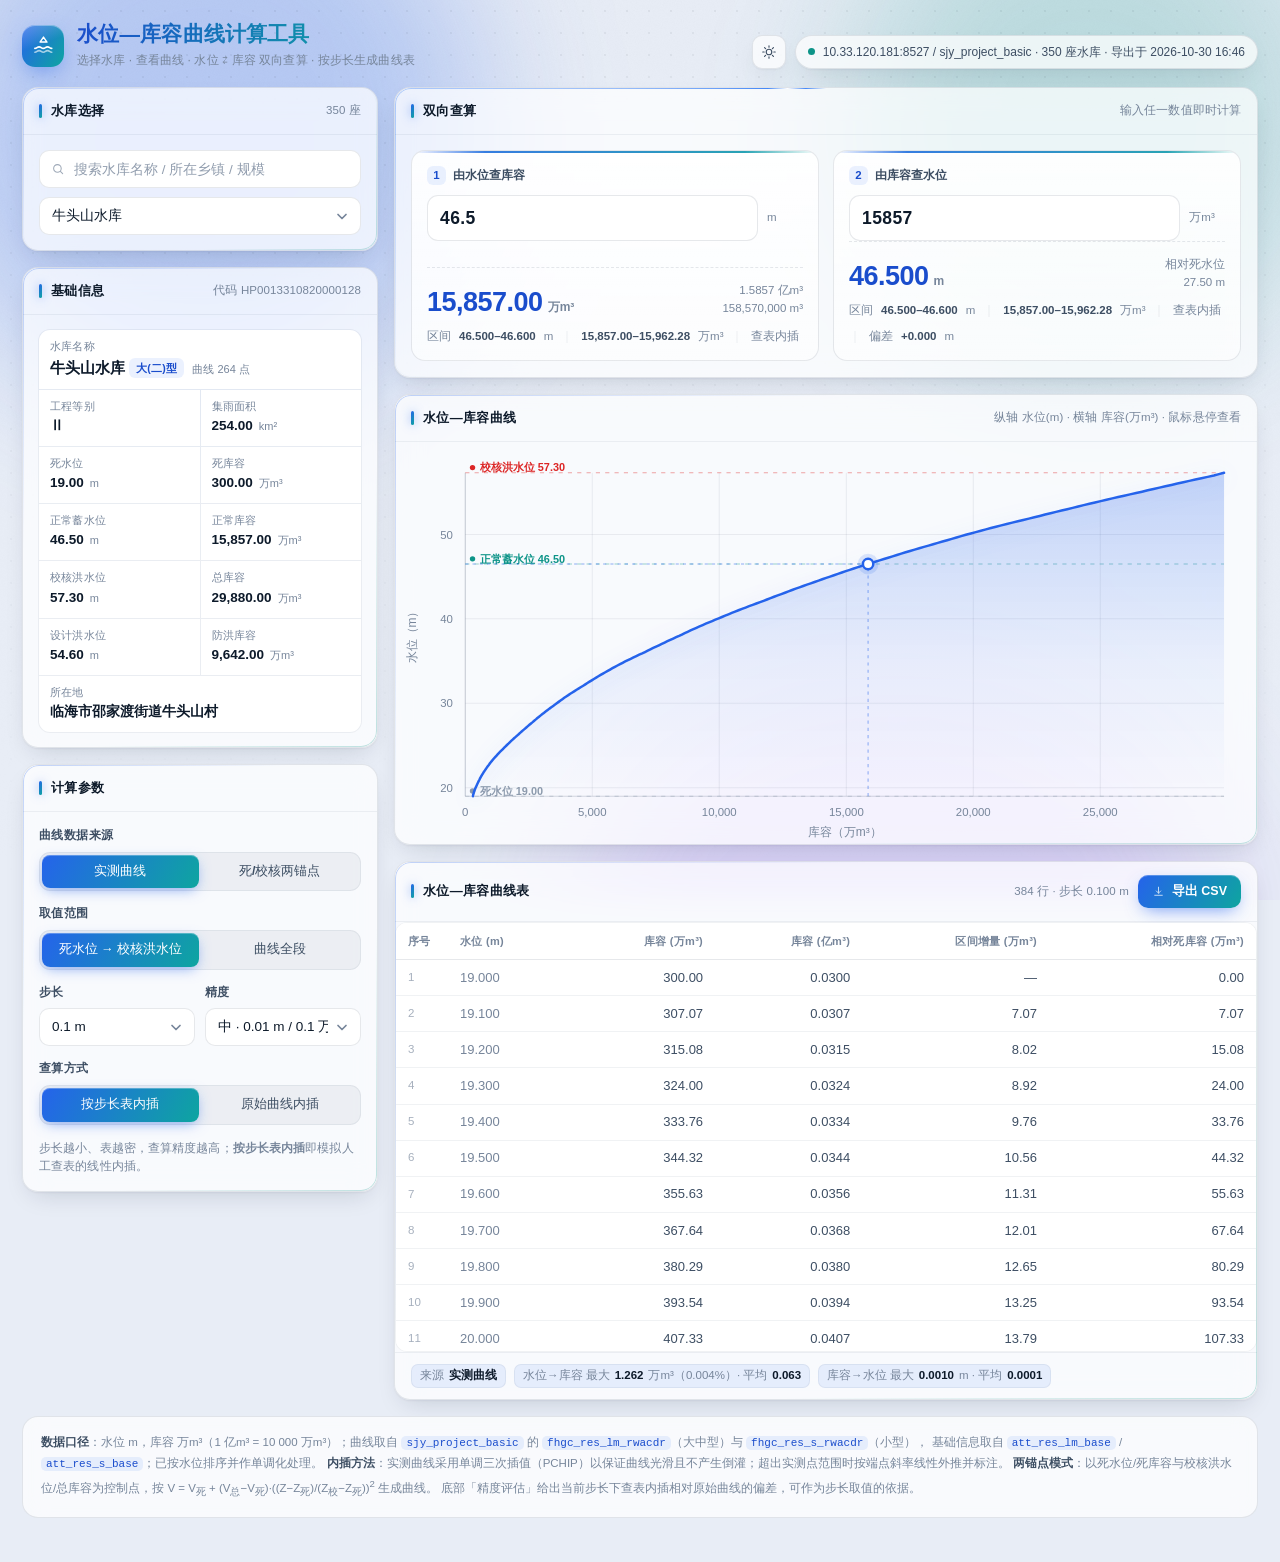
==== commit 2a71f12b: "feat(mini-tools): 库容曲线工具界面重做 参照 ReactBits 的组件语言重做了界面，全部原生 CSS/JS，无外部依赖：  - 背景 Soft Aurora 三层模糊光斑 + D" ====
--- a/reservoir-curve-tool/index.html
+++ b/reservoir-curve-tool/index.html
@@ -5,187 +5,522 @@
 <meta name="viewport" content="width=device-width, initial-scale=1">
 <title>水位—库容曲线计算工具</title>
 <style>
+  /* ============================================================
+     设计语言参考 ReactBits：
+     Soft Aurora（极光背景）· SpotlightCard（跟随光标聚光）
+     StarBorder（沿描边巡游的光点）· TiltedCard（3D 倾斜+反光）
+     AnimatedTabs（滑块式分段控件）· CountUp（数字滚动）
+     ShinyButton（扫光按钮）· GradientText（渐变标题）
+     ============================================================ */
+  @property --beam-a{ syntax:'<angle>'; inherits:false; initial-value:0deg; }
+
   :root{
-    --bg:#f4f6f8; --card:#ffffff; --line:#e4e8ed; --line-2:#eef1f4;
-    --ink:#1a2430; --ink-2:#465364; --muted:#7a8697;
-    --brand:#1668dc; --brand-soft:#eaf1fd; --brand-deep:#0f4fa8;
-    --teal:#0d9488; --teal-soft:#e6f6f4;
-    --warn:#b45309; --warn-soft:#fdf3e3;
-    --radius:12px; --shadow:0 1px 2px rgba(16,32,56,.05),0 6px 20px rgba(16,32,56,.05);
-  }
+    color-scheme: light;
+    --bg:#e8edf6;
+    --card:rgba(255,255,255,.72);
+    --card-solid:#ffffff;
+    --line:rgba(15,36,64,.10);
+    --line-2:rgba(15,36,64,.06);
+    --ink:#0d1a2a;
+    --ink-2:#3d4e63;
+    --muted:#76859a;
+
+    --brand:#2563eb;
+    --brand-deep:#1a4dcc;
+    --brand-soft:rgba(37,99,235,.09);
+    --teal:#0d9488;
+    --teal-soft:rgba(13,148,136,.10);
+    --warn:#b45309;
+    --warn-soft:rgba(180,83,9,.10);
+
+    --grad:linear-gradient(120deg,#2563eb 0%,#0ea5a0 100%);
+    --seg-bg:rgba(15,36,64,.05);
+
+    --radius:16px;
+    --ease:cubic-bezier(.22,1,.36,1);
+    --shadow:0 1px 2px rgba(12,28,52,.05),0 10px 26px -10px rgba(12,28,52,.18);
+    --shadow-lg:0 20px 52px -16px rgba(12,28,52,.32),0 2px 8px rgba(12,28,52,.06);
+
+    --spot:rgba(37,99,235,.10);
+    --glare:rgba(255,255,255,.55);
+    --grid-dot:rgba(13,26,42,.06);
+    --aurora-1:rgba(37,99,235,.26);
+    --aurora-2:rgba(13,148,136,.20);
+    --aurora-3:rgba(124,58,237,.16);
+    --beam-core:#3b82f6;
+    --beam-hot:#ffffff;
+    --beam-tail:rgba(59,130,246,.55);
+    --chart-glow:rgba(37,99,235,.20);
+  }
+
   *{box-sizing:border-box}
   html,body{margin:0;padding:0}
   body{
-    background:var(--bg); color:var(--ink);
-    font:14px/1.55 -apple-system,BlinkMacSystemFont,"Segoe UI","Microsoft YaHei","PingFang SC",sans-serif;
-    -webkit-font-smoothing:antialiased;
-  }
-  .wrap{max-width:1400px;margin:0 auto;padding:20px 22px 40px}
+    background:var(--bg); color:var(--ink); position:relative; min-height:100vh;
+    font:14px/1.55 -apple-system,BlinkMacSystemFont,"Segoe UI","PingFang SC","Microsoft YaHei",sans-serif;
+    -webkit-font-smoothing:antialiased; text-rendering:optimizeLegibility;
+    overflow-x:hidden;
+  }
+
+  /* ---------- 背景：Soft Aurora 三层极光 ---------- */
+  .bg{position:fixed;inset:0;z-index:-2;overflow:hidden;pointer-events:none;contain:strict}
+  .bg i{position:absolute;display:block;border-radius:50%;filter:blur(70px);will-change:transform}
+  .bg .b1{width:44vw;height:44vw;left:-6vw;top:-12vw;background:var(--aurora-1);animation:float1 24s var(--ease) infinite alternate}
+  .bg .b2{width:38vw;height:38vw;right:-4vw;top:-10vw;background:var(--aurora-2);animation:float2 28s var(--ease) infinite alternate}
+  .bg .b3{width:52vw;height:40vw;left:44vw;bottom:-22vw;background:var(--aurora-3);animation:float3 32s var(--ease) infinite alternate}
+  @keyframes float1{from{transform:translate3d(0,0,0) scale(1)}to{transform:translate3d(6%,5%,0) scale(1.12)}}
+  @keyframes float2{from{transform:translate3d(0,0,0) scale(1.05)}to{transform:translate3d(-7%,6%,0) scale(.94)}}
+  @keyframes float3{from{transform:translate3d(0,0,0) scale(.96)}to{transform:translate3d(-5%,-6%,0) scale(1.1)}}
+
+  /* 极淡点阵 + 颗粒噪点 */
+  body::after{
+    content:"";position:fixed;inset:0;z-index:-1;pointer-events:none;
+    background-image:
+      radial-gradient(var(--grid-dot) 1px, transparent 1.4px),
+      url("data:image/svg+xml;utf8,<svg xmlns='http://www.w3.org/2000/svg' width='160' height='160'><filter id='n'><feTurbulence type='fractalNoise' baseFrequency='.85' numOctaves='3' stitchTiles='stitch'/><feColorMatrix type='saturate' values='0'/></filter><rect width='160' height='160' filter='url(%23n)' opacity='.045'/></svg>");
+    background-size:22px 22px,160px 160px;
+    -webkit-mask-image:linear-gradient(180deg,#000 0%,rgba(0,0,0,.35) 72%,transparent 100%);
+            mask-image:linear-gradient(180deg,#000 0%,rgba(0,0,0,.35) 72%,transparent 100%);
+  }
+
+  @keyframes cardIn{from{opacity:0;transform:translateY(14px) scale(.994)}to{opacity:1;transform:none}}
+  @keyframes dotPulse{0%,100%{box-shadow:0 0 0 0 var(--teal-soft)}55%{box-shadow:0 0 0 6px transparent}}
+  @keyframes titleFlow{0%,100%{background-position:0% 50%}50%{background-position:100% 50%}}
+  @keyframes beamSpin{to{--beam-a:360deg}}
+  @keyframes pop{from{opacity:0;transform:scale(.4)}to{opacity:1;transform:scale(1)}}
+  @keyframes fadeIn{from{opacity:0}to{opacity:1}}
+
+  .wrap{max-width:1400px;margin:0 auto;padding:22px 22px 44px}
 
   /* ---------- header ---------- */
-  .topbar{display:flex;align-items:flex-end;justify-content:space-between;gap:18px;flex-wrap:wrap;margin-bottom:16px}
-  .brandline{display:flex;align-items:center;gap:12px}
+  .topbar{display:flex;align-items:flex-end;justify-content:space-between;gap:18px;flex-wrap:wrap;margin-bottom:18px}
+  .brandline{display:flex;align-items:center;gap:13px}
   .logo{
-    width:38px;height:38px;border-radius:10px;flex:0 0 auto;
-    background:linear-gradient(140deg,#1668dc,#0d9488);
-    display:flex;align-items:center;justify-content:center;box-shadow:0 4px 12px rgba(22,104,220,.25)
-  }
-  .logo svg{width:22px;height:22px}
-  h1{font-size:19px;line-height:1.2;margin:0;letter-spacing:.2px;font-weight:650}
-  .sub{font-size:12px;color:var(--muted);margin-top:3px}
+    position:relative;width:42px;height:42px;border-radius:13px;flex:0 0 auto;
+    background:var(--grad);display:flex;align-items:center;justify-content:center;
+    box-shadow:0 8px 22px -6px rgba(37,99,235,.55),inset 0 1px 0 rgba(255,255,255,.35);
+  }
+  .logo::after{
+    content:"";position:absolute;inset:0;border-radius:inherit;pointer-events:none;
+    background:linear-gradient(160deg,rgba(255,255,255,.55),transparent 46%);opacity:.5;
+  }
+  .logo svg{width:23px;height:23px;position:relative;z-index:1}
+  h1{
+    font-size:20.5px;line-height:1.2;margin:0;letter-spacing:.2px;font-weight:750;
+    background:linear-gradient(100deg,#1a4dcc 0%,#0ea5a0 42%,#4f8bf5 68%,#1a4dcc 100%);
+    background-size:220% 100%;
+    -webkit-background-clip:text;background-clip:text;color:transparent;
+    animation:titleFlow 10s ease-in-out infinite;
+  }
+  .sub{font-size:12px;color:var(--muted);margin-top:4px;letter-spacing:.1px}
+  .topright{display:flex;align-items:center;gap:9px}
   .srcbadge{
     font-size:12px;color:var(--ink-2);background:var(--card);border:1px solid var(--line);
-    padding:6px 11px;border-radius:999px;display:flex;align-items:center;gap:7px;box-shadow:var(--shadow)
-  }
-  .dot{width:7px;height:7px;border-radius:50%;background:var(--teal);box-shadow:0 0 0 3px var(--teal-soft)}
+    padding:7px 12px;border-radius:999px;display:flex;align-items:center;gap:8px;
+    box-shadow:var(--shadow);backdrop-filter:blur(10px);-webkit-backdrop-filter:blur(10px);
+    max-width:56vw;min-width:0;overflow:hidden;white-space:nowrap;text-overflow:ellipsis
+  }
+  .dot{width:7px;height:7px;border-radius:50%;background:var(--teal);flex:0 0 auto;animation:dotPulse 2.6s ease-in-out infinite}
+
+  .iconbtn{
+    width:34px;height:34px;display:grid;place-items:center;flex:0 0 auto;
+    border:1px solid var(--line);border-radius:10px;background:var(--card);color:var(--ink-2);
+    cursor:pointer;box-shadow:var(--shadow);backdrop-filter:blur(10px);-webkit-backdrop-filter:blur(10px);
+    transition:transform .25s var(--ease),border-color .2s,color .2s,background .2s;
+  }
+  .iconbtn:hover{transform:translateY(-2px);border-color:rgba(37,99,235,.4);color:var(--brand-deep)}
+  .iconbtn:active{transform:translateY(0) scale(.95)}
+  .iconbtn svg{width:16px;height:16px}
+  .iconbtn .ic-moon{display:none}
+  html[data-theme="dark"] .iconbtn .ic-moon{display:block}
+  html[data-theme="dark"] .iconbtn .ic-sun{display:none}
 
   /* ---------- layout ---------- */
-  .layout{display:grid;grid-template-columns:352px minmax(0,1fr);gap:16px;align-items:start}
-  @media (max-width:1080px){ .layout{grid-template-columns:1fr} }
-
-  .card{background:var(--card);border:1px solid var(--line);border-radius:var(--radius);box-shadow:var(--shadow)}
-  .card-h{display:flex;align-items:center;justify-content:space-between;padding:13px 16px;border-bottom:1px solid var(--line-2)}
-  .card-t{font-size:13px;font-weight:650;letter-spacing:.3px;display:flex;align-items:center;gap:8px}
-  .card-t i{width:3px;height:13px;border-radius:2px;background:var(--brand);display:inline-block}
+  .layout{display:grid;grid-template-columns:356px minmax(0,1fr);gap:16px;align-items:start}
+  .layout > div{min-width:0}
+  .layout > div > .card{flex:0 0 auto}
+  @media (max-width:1080px){ .layout{grid-template-columns:minmax(0,1fr)} }
+
+  /* ---------- card ---------- */
+  .card{
+    position:relative;isolation:isolate;min-width:0;
+    background:var(--card);
+    border:1px solid var(--line);border-radius:var(--radius);
+    box-shadow:var(--shadow);
+    backdrop-filter:blur(14px) saturate(1.15);-webkit-backdrop-filter:blur(14px) saturate(1.15);
+    transition:transform .4s var(--ease),box-shadow .4s var(--ease),border-color .3s;
+    animation:cardIn .6s var(--ease) both;
+  }
+  .layout > div > .card:nth-child(1){animation-delay:.02s}
+  .layout > div > .card:nth-child(2){animation-delay:.09s}
+  .layout > div > .card:nth-child(3){animation-delay:.16s}
+  .layout > div > .card:nth-child(4){animation-delay:.23s}
+  .layout > div > .card:nth-child(5){animation-delay:.30s}
+
+  /* 渐变描边 */
+  .card::before{
+    content:"";position:absolute;inset:0;border-radius:inherit;padding:1px;pointer-events:none;z-index:0;
+    background:linear-gradient(135deg,rgba(37,99,235,.55),rgba(255,255,255,0) 34%,rgba(255,255,255,0) 66%,rgba(13,148,136,.5));
+    -webkit-mask:linear-gradient(#000 0 0) content-box,linear-gradient(#000 0 0);
+    -webkit-mask-composite:xor;
+    mask:linear-gradient(#000 0 0) content-box,linear-gradient(#000 0 0);
+    mask-composite:exclude;
+    opacity:.5;transition:opacity .3s;
+  }
+  /* 跟随光标聚光（SpotlightCard） */
+  .card::after{
+    content:"";position:absolute;inset:0;border-radius:inherit;pointer-events:none;z-index:0;
+    background:radial-gradient(260px circle at var(--mx,50%) var(--my,0%), var(--spot), transparent 70%);
+    opacity:0;transition:opacity .35s ease;
+  }
+  .card:hover{transform:translateY(-3px);box-shadow:var(--shadow-lg);border-color:rgba(37,99,235,.3)}
+  .card:hover::before{opacity:.85}
+  .card:hover::after{opacity:1}
+
+  /* StarBorder：光点沿描边巡游 */
+  .card.beam::before{
+    background:conic-gradient(from var(--beam-a,0deg),
+      transparent 0deg,
+      transparent 248deg,
+      var(--beam-tail) 305deg,
+      var(--beam-core) 338deg,
+      var(--beam-hot) 345deg,
+      var(--beam-core) 352deg,
+      transparent 360deg);
+    opacity:.95;
+    animation:beamSpin 7.5s linear infinite;
+  }
+  .card.beam:hover::before{opacity:1}
+  .card-h,.card-b{position:relative;z-index:1}
+  .card-h{display:flex;align-items:center;justify-content:space-between;gap:10px;padding:13px 16px;border-bottom:1px solid var(--line-2)}
+  .card-t{font-size:13px;font-weight:660;letter-spacing:.35px;display:flex;align-items:center;gap:9px;color:var(--ink)}
+  .card-t i{
+    width:3px;height:14px;border-radius:2px;background:var(--grad);display:inline-block;
+    box-shadow:0 0 10px rgba(37,99,235,.55);
+  }
   .card-b{padding:15px 16px}
-  .hint{font-size:11.5px;color:var(--muted)}
+  .hint{font-size:11.5px;color:var(--muted);letter-spacing:.1px}
 
   /* ---------- picker ---------- */
-  .field{margin-bottom:13px}
+  .field{margin-bottom:14px}
   .field:last-child{margin-bottom:0}
-  .lbl{font-size:12px;color:var(--ink-2);font-weight:600;margin-bottom:6px;display:flex;justify-content:space-between;align-items:center}
+  .lbl{font-size:11.5px;color:var(--ink-2);font-weight:640;letter-spacing:.4px;margin-bottom:7px;display:flex;justify-content:space-between;align-items:center}
   input[type=text],input[type=number],select{
-    width:100%;height:38px;padding:0 11px;border:1px solid var(--line);border-radius:9px;
-    background:#fff;color:var(--ink);font:inherit;font-size:13.5px;outline:none;transition:.15s;
-  }
-  input:focus,select:focus{border-color:var(--brand);box-shadow:0 0 0 3px var(--brand-soft)}
-  select{appearance:none;background-image:url("data:image/svg+xml;utf8,<svg xmlns='http://www.w3.org/2000/svg' width='12' height='12' viewBox='0 0 12 12'><path d='M2 4.5L6 8.5L10 4.5' fill='none' stroke='%237a8697' stroke-width='1.6' stroke-linecap='round'/></svg>");
-    background-repeat:no-repeat;background-position:right 11px center;padding-right:30px;cursor:pointer}
-  .searchwrap{position:relative;margin-bottom:8px}
-  .searchwrap svg{position:absolute;left:11px;top:11px;width:15px;height:15px;opacity:.45}
-
-  /* ---------- info grid ---------- */
-  .kv{display:grid;grid-template-columns:1fr 1fr;gap:1px;background:var(--line-2);border-radius:9px;overflow:hidden;border:1px solid var(--line-2)}
-  .kv > div{background:#fff;padding:8px 11px}
-  .kv .k{font-size:11px;color:var(--muted);line-height:1.3}
-  .kv .v{font-size:13.5px;font-weight:600;font-variant-numeric:tabular-nums;margin-top:2px;color:var(--ink)}
-  .kv .v small{font-weight:500;font-size:11px;color:var(--muted);margin-left:2px}
+    width:100%;height:38px;padding:0 12px;border:1px solid var(--line);border-radius:10px;
+    background:var(--card-solid);color:var(--ink);font:inherit;font-size:13.5px;outline:none;
+    transition:border-color .2s,box-shadow .25s,background .2s;
+  }
+  input::placeholder{color:var(--muted);opacity:.8}
+  input:focus,select:focus{border-color:rgba(37,99,235,.55);box-shadow:0 0 0 4px var(--brand-soft)}
+  input[type=number]::-webkit-outer-spin-button,
+  input[type=number]::-webkit-inner-spin-button{-webkit-appearance:none;margin:0}
+  input[type=number]{-moz-appearance:textfield}
+  select{
+    appearance:none;-webkit-appearance:none;cursor:pointer;padding-right:32px;
+    background-image:url("data:image/svg+xml;utf8,<svg xmlns='http://www.w3.org/2000/svg' width='12' height='12' viewBox='0 0 12 12'><path d='M2 4.5L6 8.5L10 4.5' fill='none' stroke='%2376859a' stroke-width='1.7' stroke-linecap='round' stroke-linejoin='round'/></svg>");
+    background-repeat:no-repeat;background-position:right 12px center;
+  }
+  .searchwrap{position:relative;margin-bottom:9px}
+  .searchwrap svg{position:absolute;left:12px;top:12px;width:14px;height:14px;color:var(--muted);opacity:.7;pointer-events:none}
+  .searchwrap input{padding-left:34px}
+
+  /* ---------- 基础信息 ---------- */
+  .kv{display:grid;grid-template-columns:1fr 1fr;gap:1px;background:var(--line-2);border-radius:11px;overflow:hidden;box-shadow:0 0 0 1px var(--line-2)}
+  .kv > div{background:var(--card-solid);padding:9px 11px;transition:background .2s}
+  .kv > div:hover{background:var(--brand-soft)}
+  .kv .k{font-size:11px;color:var(--muted);line-height:1.3;letter-spacing:.2px}
+  .kv .v{font-size:13.5px;font-weight:650;font-variant-numeric:tabular-nums;margin-top:3px;color:var(--ink);white-space:nowrap;overflow:hidden;text-overflow:ellipsis}
+  .kv .v small{font-weight:500;font-size:11px;color:var(--muted);margin-left:3px}
   .kv .wide{grid-column:1/-1}
-  .tag{display:inline-block;font-size:11px;padding:1px 7px;border-radius:5px;background:var(--brand-soft);color:var(--brand-deep);font-weight:600;vertical-align:1px}
-
-  /* ---------- params ---------- */
+  .tag{
+    display:inline-block;font-size:10.5px;padding:1.5px 7px;border-radius:6px;vertical-align:1.5px;
+    background:var(--brand-soft);color:var(--brand-deep);font-weight:660;letter-spacing:.2px;
+  }
+
+  /* ---------- 分段控件（AnimatedTabs 滑块） ---------- */
   .row2{display:grid;grid-template-columns:1fr 1fr;gap:10px}
-  .seg{display:flex;background:#f1f3f6;border-radius:9px;padding:3px;gap:3px}
+  .seg{
+    --x:3px;--w:0px;
+    position:relative;display:flex;gap:3px;padding:3px;border-radius:11px;
+    background:var(--seg-bg);box-shadow:inset 0 0 0 1px var(--line-2);
+  }
+  .seg::before{
+    content:"";position:absolute;top:3px;bottom:3px;left:0;width:var(--w);z-index:0;pointer-events:none;
+    border-radius:8px;background:var(--grad);
+    box-shadow:0 4px 14px -3px rgba(37,99,235,.55),inset 0 1px 0 rgba(255,255,255,.28);
+    transform:translateX(var(--x));
+    transition:transform .42s var(--ease),width .42s var(--ease);
+  }
   .seg button{
-    flex:1;border:0;background:transparent;font:inherit;font-size:12.5px;color:var(--ink-2);
-    padding:6px 4px;border-radius:7px;cursor:pointer;transition:.15s;font-weight:550;white-space:nowrap
-  }
-  .seg button.on{background:#fff;color:var(--brand-deep);box-shadow:0 1px 3px rgba(16,32,56,.12)}
-
-  /* ---------- query ---------- */
+    position:relative;z-index:1;flex:1 1 0;min-width:0;
+    border:0;background:transparent;font:inherit;font-size:12.5px;color:var(--ink-2);
+    padding:7px 4px;border-radius:8px;cursor:pointer;font-weight:560;white-space:nowrap;
+    transition:color .25s ease;
+  }
+  .seg button:hover{color:var(--brand-deep)}
+  .seg.noanim::before{transition:none}
+  .seg button.on{color:#fff}
+  .seg button.on:hover{color:#fff}
+
+  /* ---------- 双向查算 ---------- */
   .queries{display:grid;grid-template-columns:1fr 1fr;gap:14px}
   @media (max-width:720px){ .queries{grid-template-columns:1fr} }
-  .qbox{border:1px solid var(--line);border-radius:11px;padding:14px;background:linear-gradient(180deg,#fbfcfe,#fff);display:flex;flex-direction:column}
-  .qbox .qh{font-size:12px;font-weight:650;color:var(--ink-2);display:flex;align-items:center;gap:6px;margin-bottom:9px}
-  .qbox .qh b{color:var(--brand);font-size:12.5px}
-  .qrow{display:flex;gap:8px;align-items:center}
-  .qrow input{height:44px;font-size:17px;font-weight:600;font-variant-numeric:tabular-nums;letter-spacing:.3px}
-  .unit{font-size:12px;color:var(--muted);white-space:nowrap;min-width:38px}
-  .out{margin-top:auto;padding-top:11px;border-top:1px dashed var(--line);display:flex;align-items:baseline;justify-content:space-between;gap:10px}
-  .out .big{font-size:26px;font-weight:700;letter-spacing:-.4px;font-variant-numeric:tabular-nums;color:var(--brand-deep);line-height:1.1}
-  .out .big small{font-size:12px;font-weight:600;color:var(--muted);margin-left:4px;letter-spacing:0}
-  .out .alt{font-size:12px;color:var(--muted);text-align:right;font-variant-numeric:tabular-nums;line-height:1.5}
-  .metaline{margin-top:9px;font-size:11.5px;color:var(--muted);display:flex;gap:10px;flex-wrap:wrap;font-variant-numeric:tabular-nums}
-  .metaline b{color:var(--ink-2);font-weight:600}
-  .flag{font-size:11px;padding:1px 6px;border-radius:5px;background:var(--warn-soft);color:var(--warn);font-weight:600}
-
-  /* ---------- chart ---------- */
-  .chartbox{position:relative;padding:6px 4px 0}
+  .qbox{
+    position:relative;overflow:hidden;border:1px solid var(--line);border-radius:14px;padding:15px;
+    background:linear-gradient(180deg,rgba(255,255,255,.9),rgba(255,255,255,.55));
+    display:flex;flex-direction:column;
+    transform:perspective(760px) rotateX(var(--rx,0deg)) rotateY(var(--ry,0deg));
+    transition:transform .45s var(--ease),box-shadow .45s var(--ease),border-color .3s;
+    will-change:transform;
+  }
+  /* 顶部高光线 */
+  .qbox::before{
+    content:"";position:absolute;left:0;top:0;width:100%;height:2px;background:var(--grad);opacity:.9;
+    -webkit-mask-image:linear-gradient(90deg,transparent,#000 18%,#000 82%,transparent);
+            mask-image:linear-gradient(90deg,transparent,#000 18%,#000 82%,transparent);
+  }
+  /* 光标反光（TiltedCard glare） */
+  .qbox::after{
+    content:"";position:absolute;inset:0;border-radius:inherit;pointer-events:none;
+    background:radial-gradient(300px circle at var(--gx,50%) var(--gy,0%), var(--glare), transparent 62%);
+    opacity:0;transition:opacity .35s ease;
+  }
+  .qbox:hover{box-shadow:0 18px 40px -18px rgba(12,28,52,.45);border-color:rgba(37,99,235,.32)}
+  .qbox:hover::after{opacity:.75}
+  .qbox > *{position:relative;z-index:1}
+  .qbox .qh{font-size:12px;font-weight:640;color:var(--ink-2);display:flex;align-items:center;gap:7px;margin-bottom:10px}
+  .qbox .qh b{
+    width:19px;height:19px;border-radius:6px;display:inline-grid;place-items:center;
+    background:var(--brand-soft);color:var(--brand-deep);font-size:11.5px;font-weight:700;
+  }
+  .qrow{display:flex;gap:9px;align-items:center}
+  .qrow input{
+    height:46px;font-size:17.5px;font-weight:660;font-variant-numeric:tabular-nums;
+    letter-spacing:.4px;border-radius:11px;
+  }
+  .unit{font-size:11.5px;color:var(--muted);white-space:nowrap;min-width:36px;letter-spacing:.2px}
+  .out{margin-top:auto;padding-top:13px;border-top:1px dashed var(--line);display:flex;align-items:flex-end;justify-content:space-between;gap:10px}
+  .out .big{font-size:27px;font-weight:730;letter-spacing:-.5px;font-variant-numeric:tabular-nums;color:var(--brand-deep);line-height:1.1}
+  .out .big .num{transition:color .3s}
+  .out .big small{font-size:12px;font-weight:600;color:var(--muted);margin-left:5px;letter-spacing:0}
+  .out .alt{font-size:11.5px;color:var(--muted);text-align:right;font-variant-numeric:tabular-nums;line-height:1.6}
+  .metaline{margin-top:10px;font-size:11.5px;color:var(--muted);display:flex;gap:8px;flex-wrap:wrap;align-items:center;font-variant-numeric:tabular-nums;min-height:17px}
+  .metaline b{color:var(--ink-2);font-weight:640}
+  .metaline .sp{color:var(--line);opacity:.9}
+  .flag{font-size:11px;padding:1px 7px;border-radius:6px;background:var(--warn-soft);color:var(--warn);font-weight:640}
+
+  /* ---------- 图表 ---------- */
+  .chartbox{position:relative;padding:8px 6px 0}
   svg.chart{display:block;width:100%;height:auto;overflow:visible}
+  svg.chart .cline{filter:drop-shadow(0 4px 10px var(--chart-glow))}
   .tip{
-    position:absolute;pointer-events:none;background:rgba(26,36,48,.93);color:#fff;font-size:11.5px;
-    padding:6px 9px;border-radius:7px;line-height:1.5;white-space:nowrap;opacity:0;transition:opacity .12s;
-    font-variant-numeric:tabular-nums;z-index:5;transform:translate(-50%,-120%)
-  }
-  .tip b{font-weight:650}
-
-  /* ---------- table ---------- */
-  .tablewrap{max-height:430px;overflow:auto;border:1px solid var(--line-2);border-radius:10px}
+    position:absolute;pointer-events:none;background:rgba(11,20,32,.94);color:#fff;font-size:11.5px;
+    padding:7px 10px;border-radius:9px;line-height:1.55;white-space:nowrap;opacity:0;
+    transition:opacity .14s ease;font-variant-numeric:tabular-nums;z-index:5;transform:translate(-50%,-135%);
+    box-shadow:0 10px 26px -10px rgba(0,0,0,.6);border:1px solid rgba(255,255,255,.10);
+    backdrop-filter:blur(6px);-webkit-backdrop-filter:blur(6px)
+  }
+  .tip b{font-weight:660;color:#9ec5ff}
+
+  /* ---------- 表格 ---------- */
+  .tablewrap{
+    max-height:430px;overflow:auto;border:1px solid var(--line-2);border-radius:12px;background:var(--card-solid);
+    overscroll-behavior:contain;
+  }
+  .tablewrap::-webkit-scrollbar{width:9px;height:9px}
+  .tablewrap::-webkit-scrollbar-thumb{background:var(--line);border-radius:99px;border:2px solid transparent;background-clip:content-box}
+  .tablewrap::-webkit-scrollbar-thumb:hover{background:rgba(37,99,235,.35);background-clip:content-box}
+  .tablewrap::-webkit-scrollbar-track{background:transparent}
   table{width:100%;border-collapse:collapse;font-size:13px;font-variant-numeric:tabular-nums}
   thead th{
-    position:sticky;top:0;background:#f8fafc;color:var(--ink-2);font-weight:650;font-size:11.5px;
-    text-align:right;padding:9px 12px;border-bottom:1px solid var(--line);white-space:nowrap;z-index:2
+    position:sticky;top:0;z-index:2;background:var(--card-solid);
+    color:var(--muted);font-weight:640;font-size:11px;letter-spacing:.3px;
+    text-align:right;padding:10px 12px;white-space:nowrap;
+    box-shadow:inset 0 -1px 0 var(--line);
+    backdrop-filter:blur(8px);-webkit-backdrop-filter:blur(8px)
   }
   thead th:first-child,thead th:nth-child(2){text-align:left}
-  tbody td{padding:7px 12px;text-align:right;border-bottom:1px solid #f4f6f9;color:var(--ink-2)}
+  tbody td{padding:7.5px 12px;text-align:right;border-bottom:1px solid var(--line-2);color:var(--ink-2);transition:background .15s,color .15s}
   tbody td:first-child,tbody td:nth-child(2){text-align:left;color:var(--muted)}
-  tbody tr:hover td{background:#f7faff}
-  tbody tr.mark td{background:var(--brand-soft);color:var(--brand-deep);font-weight:650}
+  tbody td:first-child{font-size:11.5px;opacity:.65;width:52px}
+  tbody tr:last-child td{border-bottom:0}
+  tbody tr:hover td{background:var(--brand-soft);color:var(--ink)}
+  tbody tr.mark td{
+    background:var(--brand-soft);color:var(--brand-deep);font-weight:660;
+    box-shadow:inset 0 1px 0 rgba(37,99,235,.18),inset 0 -1px 0 rgba(37,99,235,.18)
+  }
+  tbody tr.mark td:first-child{box-shadow:inset 3px 0 0 var(--brand),inset 0 1px 0 rgba(37,99,235,.18),inset 0 -1px 0 rgba(37,99,235,.18)}
+
+  /* ---------- 按钮（ShinyButton） ---------- */
   .btn{
-    display:inline-flex;align-items:center;gap:6px;height:32px;padding:0 13px;border-radius:8px;
-    border:1px solid var(--line);background:#fff;color:var(--ink-2);font:inherit;font-size:12.5px;font-weight:600;
-    cursor:pointer;transition:.15s
-  }
-  .btn:hover{border-color:#c8d3e0;color:var(--brand-deep);background:#fbfdff}
-  .btn svg{width:13px;height:13px;opacity:.7}
-  .empty{padding:40px;text-align:center;color:var(--muted);font-size:13px}
-  .stat{display:flex;gap:18px;flex-wrap:wrap;font-size:12px;color:var(--muted);padding:11px 16px;border-top:1px solid var(--line-2);background:#fbfcfd;border-radius:0 0 12px 12px}
-  .stat b{color:var(--ink);font-weight:650;font-variant-numeric:tabular-nums}
-  .stat .sep{width:1px;background:var(--line);align-self:stretch}
+    position:relative;overflow:hidden;isolation:isolate;
+    display:inline-flex;align-items:center;gap:7px;height:33px;padding:0 14px;border-radius:10px;
+    border:1px solid var(--line);background:var(--card-solid);color:var(--ink-2);
+    font:inherit;font-size:12.5px;font-weight:640;cursor:pointer;
+    transition:transform .28s var(--ease),box-shadow .28s var(--ease),border-color .2s,color .2s;
+    box-shadow:0 1px 2px rgba(12,28,52,.06);
+  }
+  .btn::after{
+    content:"";position:absolute;inset:0;z-index:-1;pointer-events:none;
+    background:linear-gradient(115deg,transparent 32%,var(--shine,rgba(37,99,235,.14)) 50%,transparent 68%);
+    transform:translateX(-130%);transition:transform .75s var(--ease);
+  }
+  .btn:hover{transform:translateY(-1.5px);border-color:rgba(37,99,235,.4);color:var(--brand-deep);box-shadow:0 8px 20px -10px rgba(37,99,235,.5)}
+  .btn:hover::after{transform:translateX(130%)}
+  .btn:active{transform:translateY(0) scale(.98)}
+  .btn svg{width:13px;height:13px;opacity:.75;transition:opacity .2s,transform .2s}
+  .btn:hover svg{opacity:1;transform:translateY(1px)}
+  .btn-primary{
+    --shine:rgba(255,255,255,.55);
+    border:0;color:#fff;background:var(--grad);
+    box-shadow:0 6px 18px -6px rgba(37,99,235,.7),inset 0 1px 0 rgba(255,255,255,.25);
+  }
+  .btn-primary:hover{color:#fff;box-shadow:0 12px 28px -10px rgba(37,99,235,.85),inset 0 1px 0 rgba(255,255,255,.3)}
+  .empty{padding:44px;text-align:center;color:var(--muted);font-size:13px}
+
+  /* 精度评估 chips */
+  .stat{
+    display:flex;gap:8px;flex-wrap:wrap;align-items:center;font-size:11.5px;color:var(--muted);
+    padding:11px 16px;border-top:1px solid var(--line-2);background:transparent;
+  }
+  .stat span{
+    display:inline-flex;align-items:center;gap:5px;padding:3px 9px;border-radius:7px;
+    background:var(--brand-soft);box-shadow:inset 0 0 0 1px var(--line-2);
+  }
+  .stat span.sep{display:none}
+  .stat b{color:var(--ink);font-weight:660;font-variant-numeric:tabular-nums}
 
   .foot{
-    margin-top:16px;padding:14px 18px;border:1px dashed var(--line);border-radius:var(--radius);
-    background:#fbfcfd;color:var(--muted);font-size:11.5px;line-height:1.85
-  }
-  .foot b{color:var(--ink-2);font-weight:650}
-  .foot code{font-family:ui-monospace,Consolas,monospace;font-size:11px;background:#eef2f7;color:#41526b;padding:1px 5px;border-radius:4px}
-
-  /* ---------- 深色主题（嵌入 WeKnora 工具箱时跟随宿主） ---------- */
+    margin-top:16px;padding:15px 18px;border:1px solid var(--line);border-radius:var(--radius);
+    background:var(--card);color:var(--muted);font-size:11.5px;line-height:1.9;
+    backdrop-filter:blur(12px);-webkit-backdrop-filter:blur(12px);
+  }
+  .foot b{color:var(--ink-2);font-weight:640}
+  .foot code{
+    font-family:ui-monospace,"SF Mono",Consolas,monospace;font-size:11px;
+    background:var(--brand-soft);color:var(--brand-deep);padding:1px 5px;border-radius:5px;
+  }
+
+  :focus-visible{outline:2px solid rgba(37,99,235,.55);outline-offset:2px}
+
+  /* ---------- 深色主题 ---------- */
   html[data-theme="dark"]{
-    --bg:#171a1f; --card:#1f242b; --line:#2c333d; --line-2:#262c34;
-    --ink:#e6eaf0; --ink-2:#b3bdcb; --muted:#8b96a5;
-    --brand:#4c9aff; --brand-soft:#1d2b3f; --brand-deep:#9ccbff;
-    --teal:#3fbdb0; --teal-soft:#16302d;
-    --warn:#e0a458; --warn-soft:#3a2d1a;
-    --shadow:0 1px 2px rgba(0,0,0,.4),0 6px 20px rgba(0,0,0,.3);
+    color-scheme: dark;
+    --bg:#0c1016;
+    --card:rgba(22,27,35,.66);
+    --card-solid:#161b23;
+    --line:rgba(255,255,255,.09);
+    --line-2:rgba(255,255,255,.05);
+    --ink:#e8eef7;
+    --ink-2:#aebacb;
+    --muted:#7f8b9c;
+
+    --brand:#5b93ff;
+    --brand-deep:#a8c8ff;
+    --brand-soft:rgba(91,147,255,.13);
+    --teal:#3fbdb0;
+    --teal-soft:rgba(63,189,176,.13);
+    --warn:#e0a458;
+    --warn-soft:rgba(224,164,88,.13);
+
+    --grad:linear-gradient(120deg,#3b74f5 0%,#14a89b 100%);
+    --seg-bg:rgba(255,255,255,.045);
+
+    --shadow:0 1px 2px rgba(0,0,0,.4),0 12px 30px -14px rgba(0,0,0,.7);
+    --shadow-lg:0 26px 60px -22px rgba(0,0,0,.85),0 2px 10px rgba(0,0,0,.35);
+
+    --spot:rgba(91,147,255,.13);
+    --glare:rgba(255,255,255,.09);
+    --grid-dot:rgba(255,255,255,.055);
+    --aurora-1:rgba(59,116,245,.30);
+    --aurora-2:rgba(20,168,155,.22);
+    --aurora-3:rgba(139,92,246,.24);
+    --beam-core:#7cb0ff;
+    --beam-hot:#ffffff;
+    --beam-tail:rgba(124,176,255,.55);
+    --chart-glow:rgba(91,147,255,.28);
   }
   html[data-theme="dark"] body{background:var(--bg)}
   html[data-theme="dark"] input[type=text],
   html[data-theme="dark"] input[type=number],
-  html[data-theme="dark"] select{background:#262c34;border-color:var(--line);color:var(--ink)}
-  html[data-theme="dark"] .seg{background:#252b33}
-  html[data-theme="dark"] .seg button.on{background:#333b45;color:#cfe4ff;box-shadow:0 1px 3px rgba(0,0,0,.35)}
-  html[data-theme="dark"] .qbox{background:linear-gradient(180deg,#222831,#1f242b);border-color:var(--line)}
-  html[data-theme="dark"] .kv{background:var(--line-2);border-color:var(--line-2)}
-  html[data-theme="dark"] .kv > div{background:var(--card)}
-  html[data-theme="dark"] thead th{background:#242a32;border-bottom-color:var(--line)}
-  html[data-theme="dark"] tbody td{border-bottom-color:#262c34}
-  html[data-theme="dark"] tbody tr:hover td{background:#232a33}
-  html[data-theme="dark"] .tablewrap{border-color:var(--line-2)}
-  html[data-theme="dark"] .btn{background:#262c34;border-color:var(--line);color:var(--ink-2)}
-  html[data-theme="dark"] .btn:hover{background:#2d3540;border-color:#3d4650;color:var(--brand-deep)}
-  html[data-theme="dark"] .stat{background:#1c2128;border-top-color:var(--line-2)}
-  html[data-theme="dark"] .foot{background:#1c2128;border-color:var(--line)}
-  html[data-theme="dark"] .foot code{background:#2a313a;color:#a9c3e0}
-  html[data-theme="dark"] .srcbadge{background:var(--card)}
-  html[data-theme="dark"] .tag{background:#1d2b3f;color:#9ccbff}
-  html[data-theme="dark"] .tip{background:rgba(10,14,20,.94);border:1px solid #333b45}
+  html[data-theme="dark"] select{background-color:rgba(255,255,255,.045);border-color:var(--line);color:var(--ink)}
+  html[data-theme="dark"] select{
+    background-image:url("data:image/svg+xml;utf8,<svg xmlns='http://www.w3.org/2000/svg' width='12' height='12' viewBox='0 0 12 12'><path d='M2 4.5L6 8.5L10 4.5' fill='none' stroke='%237f8b9c' stroke-width='1.7' stroke-linecap='round' stroke-linejoin='round'/></svg>");
+    background-repeat:no-repeat;background-position:right 12px center;
+  }
+  html[data-theme="dark"] input:focus,
+  html[data-theme="dark"] select:focus{border-color:rgba(91,147,255,.6);box-shadow:0 0 0 4px rgba(91,147,255,.14)}
+  html[data-theme="dark"] .qbox{background:linear-gradient(180deg,rgba(255,255,255,.05),rgba(255,255,255,.012))}
+  html[data-theme="dark"] .qbox:hover{border-color:rgba(91,147,255,.42);box-shadow:0 22px 46px -22px rgba(0,0,0,.9)}
+  html[data-theme="dark"] .kv > div{background:rgba(255,255,255,.022)}
+  html[data-theme="dark"] .kv > div:hover{background:var(--brand-soft)}
+  html[data-theme="dark"] .tag{background:rgba(91,147,255,.16);color:#b9d4ff}
+  html[data-theme="dark"] .tablewrap{background:rgba(255,255,255,.014)}
+  html[data-theme="dark"] thead th{background:#151a22}
+  html[data-theme="dark"] tbody tr:hover td{background:rgba(91,147,255,.09)}
+  html[data-theme="dark"] tbody tr.mark td{background:rgba(91,147,255,.14);color:#c6dbff}
+  html[data-theme="dark"] .btn{background:rgba(255,255,255,.05);border-color:var(--line);color:var(--ink-2)}
+  html[data-theme="dark"] .btn:hover{background:rgba(255,255,255,.085);border-color:rgba(91,147,255,.45);color:var(--brand-deep)}
+  html[data-theme="dark"] .btn-primary{background:var(--grad);border:0;color:#fff}
+  html[data-theme="dark"] .btn-primary:hover{color:#fff}
+  html[data-theme="dark"] .stat span{background:rgba(255,255,255,.045)}
+  html[data-theme="dark"] .stat b{color:var(--ink)}
+  html[data-theme="dark"] .foot code{background:rgba(91,147,255,.14);color:#b9d4ff}
+  html[data-theme="dark"] .tip{background:rgba(8,12,18,.96);border-color:rgba(255,255,255,.12)}
+  html[data-theme="dark"] .card::before{
+    background:linear-gradient(135deg,rgba(91,147,255,.6),rgba(255,255,255,0) 34%,rgba(255,255,255,0) 66%,rgba(63,189,176,.55));
+  }
+  html[data-theme="dark"] .card.beam::before{
+    background:conic-gradient(from var(--beam-a,0deg),
+      transparent 0deg,transparent 248deg,
+      var(--beam-tail) 305deg,var(--beam-core) 338deg,var(--beam-hot) 345deg,var(--beam-core) 352deg,transparent 360deg);
+  }
+  html[data-theme="dark"] .logo{box-shadow:0 10px 26px -8px rgba(59,116,245,.75),inset 0 1px 0 rgba(255,255,255,.25)}
+  html[data-theme="dark"] body::after{opacity:.85}
+  html[data-theme="dark"] tbody tr.mark td:first-child{box-shadow:inset 3px 0 0 var(--brand),inset 0 1px 0 rgba(91,147,255,.2),inset 0 -1px 0 rgba(91,147,255,.2)}
+
+  /* ---------- 响应式 & 无障碍 ---------- */
+  @media (max-width:720px){
+    .wrap{padding:16px 14px 32px}
+    h1{font-size:18px}
+    .topbar{align-items:flex-start}
+    .brandline{width:100%}
+    .topright{width:100%;justify-content:flex-start}
+    .srcbadge{flex:1 1 auto;max-width:100%;font-size:11px}
+    .bg i{filter:blur(46px)}
+    .stat span{font-size:11px}
+    .seg button{font-size:12px}
+    table{min-width:600px}
+    .chartbox{padding:4px 0 0}
+  }
+  @media (prefers-reduced-motion:reduce){
+    *,*::before,*::after{animation-duration:.001ms !important;animation-iteration-count:1 !important;transition-duration:.001ms !important}
+    .bg{display:none}
+  }
 </style>
 </head>
 <body>
+<div class="bg" aria-hidden="true"><i class="b1"></i><i class="b2"></i><i class="b3"></i></div>
+
 <div class="wrap">
 
   <div class="topbar">
     <div class="brandline">
       <div class="logo">
-        <svg viewBox="0 0 24 24" fill="none"><path d="M3 15c2.2 0 2.2-1.6 4.4-1.6S9.6 15 11.8 15s2.2-1.6 4.4-1.6S18.4 15 20.6 15" stroke="#fff" stroke-width="1.7" stroke-linecap="round"/><path d="M3 19c2.2 0 2.2-1.6 4.4-1.6S9.6 19 11.8 19s2.2-1.6 4.4-1.6S18.4 19 20.6 19" stroke="#fff" stroke-opacity=".6" stroke-width="1.7" stroke-linecap="round"/><path d="M12 3.2l3.6 5.2H8.4L12 3.2z" stroke="#fff" stroke-width="1.5" stroke-linejoin="round"/></svg>
+        <svg viewBox="0 0 24 24" fill="none"><path d="M3 15c2.2 0 2.2-1.6 4.4-1.6S9.6 15 11.8 15s2.2-1.6 4.4-1.6S18.4 15 20.6 15" stroke="#fff" stroke-width="1.7" stroke-linecap="round"/><path d="M3 19c2.2 0 2.2-1.6 4.4-1.6S9.6 19 11.8 19s2.2-1.6 4.4-1.6S18.4 19 20.6 19" stroke="#fff" stroke-opacity=".62" stroke-width="1.7" stroke-linecap="round"/><path d="M12 3.2l3.6 5.2H8.4L12 3.2z" stroke="#fff" stroke-width="1.5" stroke-linejoin="round"/></svg>
       </div>
       <div>
         <h1>水位—库容曲线计算工具</h1>
         <div class="sub">选择水库 · 查看曲线 · 水位 ⇄ 库容 双向查算 · 按步长生成曲线表</div>
       </div>
     </div>
-    <div class="srcbadge"><span class="dot"></span><span id="srcText">数据源加载中…</span></div>
+    <div class="topright">
+      <button class="iconbtn" id="btnTheme" title="切换深浅色" aria-label="切换深浅色">
+        <svg class="ic-sun" viewBox="0 0 24 24" fill="none"><circle cx="12" cy="12" r="4.2" stroke="currentColor" stroke-width="1.7"/><path d="M12 2.6v2.2M12 19.2v2.2M2.6 12h2.2M19.2 12h2.2M5.3 5.3l1.6 1.6M17.1 17.1l1.6 1.6M18.7 5.3l-1.6 1.6M6.9 17.1l-1.6 1.6" stroke="currentColor" stroke-width="1.7" stroke-linecap="round"/></svg>
+        <svg class="ic-moon" viewBox="0 0 24 24" fill="none"><path d="M20 14.2A8.2 8.2 0 1 1 9.8 4a6.6 6.6 0 0 0 10.2 10.2z" stroke="currentColor" stroke-width="1.7" stroke-linejoin="round"/></svg>
+      </button>
+      <div class="srcbadge"><span class="dot"></span><span id="srcText">数据源加载中…</span></div>
+    </div>
   </div>
 
   <div class="layout">
@@ -197,10 +532,10 @@
         <div class="card-h"><div class="card-t"><i></i>水库选择</div><span class="hint" id="cntHint"></span></div>
         <div class="card-b">
           <div class="searchwrap">
-            <svg viewBox="0 0 24 24" fill="none"><circle cx="11" cy="11" r="6.5" stroke="#1a2430" stroke-width="1.8"/><path d="M16 16l4 4" stroke="#1a2430" stroke-width="1.8" stroke-linecap="round"/></svg>
-            <input type="text" id="search" placeholder="搜索水库名称 / 所在乡镇 / 规模" autocomplete="off" style="padding-left:33px">
+            <svg viewBox="0 0 24 24" fill="none"><circle cx="11" cy="11" r="6.5" stroke="currentColor" stroke-width="1.8"/><path d="M16 16l4 4" stroke="currentColor" stroke-width="1.8" stroke-linecap="round"/></svg>
+            <input type="text" id="search" placeholder="搜索水库名称 / 所在乡镇 / 规模" autocomplete="off">
           </div>
-          <select id="resSel" size="1"></select>
+          <select id="resSel" size="1" aria-label="选择水库"></select>
         </div>
       </div>
 
@@ -257,7 +592,7 @@
               <button data-v="raw">原始曲线内插</button>
             </div>
           </div>
-          <div class="hint" style="margin-top:10px;line-height:1.6">
+          <div class="hint" style="margin-top:11px;line-height:1.65">
             步长越小、表越密，查算精度越高；<b>按步长表内插</b>即模拟人工查表的线性内插。
           </div>
         </div>
@@ -267,7 +602,7 @@
     <!-- ================= 右侧 ================= -->
     <div style="display:flex;flex-direction:column;gap:16px">
 
-      <div class="card">
+      <div class="card beam">
         <div class="card-h">
           <div class="card-t"><i></i>双向查算</div>
           <span class="hint" id="qHint">输入任一数值即时计算</span>
@@ -275,25 +610,25 @@
         <div class="card-b">
           <div class="queries">
             <div class="qbox">
-              <div class="qh"><b>①</b> 由水位查库容</div>
+              <div class="qh"><b>1</b> 由水位查库容</div>
               <div class="qrow">
-                <input type="number" id="inZ" step="0.01" inputmode="decimal">
+                <input type="number" id="inZ" step="0.01" inputmode="decimal" aria-label="水位">
                 <span class="unit">m</span>
               </div>
               <div class="out">
-                <div class="big" id="outV">—<small>万m³</small></div>
+                <div class="big" id="outV"><span class="num">—</span><small>万m³</small></div>
                 <div class="alt" id="outValt"></div>
               </div>
               <div class="metaline" id="metaV"></div>
             </div>
             <div class="qbox">
-              <div class="qh"><b>②</b> 由库容查水位</div>
+              <div class="qh"><b>2</b> 由库容查水位</div>
               <div class="qrow">
-                <input type="number" id="inV" step="0.1" inputmode="decimal">
+                <input type="number" id="inV" step="0.1" inputmode="decimal" aria-label="库容">
                 <span class="unit">万m³</span>
               </div>
               <div class="out">
-                <div class="big" id="outZ">—<small>m</small></div>
+                <div class="big" id="outZ"><span class="num">—</span><small>m</small></div>
                 <div class="alt" id="outZalt"></div>
               </div>
               <div class="metaline" id="metaZ"></div>
@@ -316,10 +651,10 @@
       <div class="card">
         <div class="card-h">
           <div class="card-t"><i></i>水位—库容曲线表</div>
-          <div style="display:flex;gap:8px;align-items:center">
+          <div style="display:flex;gap:9px;align-items:center">
             <span class="hint" id="tblHint"></span>
-            <button class="btn" id="btnCsv">
-              <svg viewBox="0 0 24 24" fill="none"><path d="M12 4v11m0 0l-4-4m4 4l4-4M5 19h14" stroke="#465364" stroke-width="1.8" stroke-linecap="round" stroke-linejoin="round"/></svg>
+            <button class="btn btn-primary" id="btnCsv">
+              <svg viewBox="0 0 24 24" fill="none"><path d="M12 4v11m0 0l-4-4m4 4l4-4M5 19h14" stroke="currentColor" stroke-width="1.8" stroke-linecap="round" stroke-linejoin="round"/></svg>
               导出 CSV
             </button>
           </div>
@@ -347,6 +682,7 @@
 
 <script>
 const DATA = {"meta":{"source":"10.33.120.181:8527 / sjy_project_basic","tables":["att_res_lm_base","att_res_s_base","fhgc_res_lm_rwacdr","fhgc_res_s_rwacdr"],"unitZ":"m","unitV":"万m³","exportedAt":"2026-10-30 16:46","count":350,"points":12341},"reservoirs":[{"id":"SK331024000064","code":"HP0013310240000031","name":"仙居县盂溪水库","kind":"大中型","scale":"中型","grade":"Ⅲ","loc":"福应街道","adcd":"331024003000","area":46.28,"deadZ":117.5,"deadV":42.0,"normZ":164.0,"normV":1870.0,"chkZ":167.02,"totalV":2119.0,"floodV":259.0,"desZ":166.21,"pts":[[110.0,10.0],[120.0,59.2],[130.0,229.6],[135.0,362.4],[137.5,450.4],[140.0,540.0],[142.5,646.0],[145.0,753.6],[147.5,880.0],[150.0,1000.0],[152.5,1137.6],[155.0,1280.0],[157.5,1422.0],[160.0,1560.0],[162.5,1760.0],[165.0,1944.0],[167.5,2160.0],[170.0,2340.0],[175.0,2800.0]]},{"id":"331022022000198","code":"HP0013310220000122","name":"佃石水库","kind":"大中型","scale":"中型","grade":"Ⅲ","loc":"","adcd":"331022103000","area":24.1,"deadZ":68.0,"deadV":135.0,"normZ":106.0,"normV":2563.0,"chkZ":110.2,"totalV":3009.0,"floodV":643.0,"desZ":109.35,"pts":[[59.0,0.0],[60.0,2.0],[61.0,9.0],[62.0,18.0],[63.0,31.0],[64.0,47.0],[65.0,65.0],[66.0,86.0],[67.0,109.0],[68.0,135.0],[69.0,162.0],[70.0,192.0],[71.0,223.0],[72.0,256.0],[73.0,291.0],[74.0,326.0],[75.0,362.0],[76.0,399.0],[77.0,438.0],[78.0,479.0],[79.0,523.0],[80.0,569.0],[81.0,619.0],[82.0,670.0],[83.0,725.0],[84.0,782.0],[85.0,842.0],[86.0,903.0],[87.0,966.0],[88.0,1032.0],[89.0,1100.0],[90.0,1171.0],[91.0,1243.0],[92.0,1318.0],[93.0,1395.0],[94.0,1473.0],[95.0,1553.0],[96.0,1636.0],[97.0,1720.0],[98.0,1806.0],[99.0,1894.0],[100.0,1984.0],[101.0,2076.0],[102.0,2169.0],[103.0,2265.0],[104.0,2362.0],[105.0,2462.0],[106.0,2563.0],[107.0,2666.0],[108.0,2771.0],[109.0,2878.0],[110.0,2987.0],[111.0,3099.0],[112.0,3212.0],[113.0,3327.0],[114.0,3444.0]]},{"id":"331003023000049","code":"HP0013310030000169","name":"佛岭水库","kind":"大中型","scale":"中型","grade":"Ⅲ","loc":"","adcd":"331003108000","area":18.26,"deadZ":43.04,"deadV":9.0,"normZ":68.64,"normV":1332.5,"chkZ":71.36,"totalV":1579.0,"floodV":614.0,"desZ":70.56,"pts":[[41.1,0.19],[41.2,0.51],[41.3,0.83],[41.4,1.16],[41.5,1.5],[41.6,1.86],[41.7,2.23],[41.8,2.61],[41.9,3.02],[42.0,3.45],[42.1,3.91],[42.2,4.4],[42.3,4.91],[42.4,5.45],[42.5,6.01],[42.6,6.59],[42.7,7.2],[42.8,7.82],[42.9,8.47],[43.0,9.14],[43.1,9.82],[43.2,10.53],[43.3,11.26],[43.4,12.01],[43.5,12.78],[43.6,13.58],[43.7,14.42],[43.8,15.28],[43.9,16.19],[44.0,17.12],[44.1,18.1],[44.2,19.11],[44.3,20.17],[44.4,21.26],[44.5,22.4],[44.6,23.57],[44.7,24.78],[44.8,26.04],[44.9,27.33],[45.0,28.66],[45.1,30.04],[45.2,31.45],[45.3,32.9],[45.4,34.39],[45.5,35.91],[45.6,37.47],[45.7,39.07],[45.8,40.69],[45.9,42.36],[46.0,44.05],[46.1,45.77],[46.2,47.53],[46.3,49.32],[46.4,51.14],[46.5,53.0],[46.6,54.9],[46.7,56.84],[46.8,58.81],[46.9,60.83],[47.0,62.89],[47.1,64.99],[47.2,67.15],[47.3,69.34],[47.4,71.59],[47.5,73.89],[47.6,76.24],[47.7,78.64],[47.8,81.1],[47.9,83.61],[48.0,86.18],[48.1,88.81],[48.2,91.5],[48.3,94.25],[48.4,97.05],[48.5,99.91],[48.6,102.83],[48.7,105.8],[48.8,108.82],[48.9,111.9],[49.0,115.03],[49.1,118.21],[49.2,121.44],[49.3,124.72],[49.4,128.05],[49.5,131.42],[49.6,134.84],[49.7,138.31],[49.8,141.72],[49.9,145.38],[50.0,148.98],[50.1,152.62],[50.2,156.3],[50.3,160.02],[50.4,163.79],[50.5,167.59],[50.6,171.44],[50.7,175.32],[50.8,179.25],[50.9,183.21],[51.0,187.22],[51.1,191.26],[51.2,195.33],[51.3,199.45],[51.4,203.6],[51.5,207.79],[51.6,212.02],[51.7,216.29],[51.8,220.58],[51.9,224.92],[52.0,229.29],[52.1,233.69],[52.2,238.13],[52.3,242.6],[52.4,247.11],[52.5,251.65],[52.6,256.22],[52.7,260.83],[52.8,265.47],[52.9,270.14],[53.0,274.84],[53.1,279.57],[53.2,284.34],[53.3,289.13],[53.4,293.95],[53.5,298.81],[53.6,303.69],[53.7,308.6],[53.8,313.54],[53.9,318.51],[54.0,323.51],[54.1,328.53],[54.2,333.59],[54.3,338.67],[54.4,343.77],[54.5,348.9],[54.6,354.06],[54.7,359.24],[54.8,364.45],[54.9,369.69],[55.0,374.94],[55.1,380.22],[55.2,385.53],[55.3,390.86],[55.4,396.21],[55.5,401.59],[55.6,406.99],[55.7,412.42],[55.8,417.86],[55.9,423.34],[56.0,428.83],[56.1,434.35],[56.2,439.9],[56.3,445.46],[56.4,451.05],[56.5,456.67],[56.6,462.31],[56.7,467.97],[56.8,473.66],[56.9,479.37],[57.0,485.1],[57.1,490.86],[57.2,496.64],[57.3,502.44],[57.4,508.27],[57.5,514.12],[57.6,519.99],[57.7,525.89],[57.8,531.81],[57.9,537.76],[58.0,543.73],[58.1,549.72],[58.2,555.73],[58.3,561.77],[58.4,567.84],[58.5,573.92],[58.6,580.03],[58.7,586.16],[58.8,592.32],[58.9,598.5],[59.0,604.7],[59.1,610.93],[59.2,617.18],[59.3,623.45],[59.4,629.74],[59.5,636.06],[59.6,642.41],[59.7,648.77],[59.8,655.16],[59.9,661.57],[60.0,668.01],[60.1,674.47],[60.2,680.95],[60.3,687.45],[60.4,693.98],[60.5,700.54],[60.6,707.11],[60.7,713.72],[60.8,720.35],[60.9,727.0],[61.0,733.68],[61.1,740.39],[61.2,747.13],[61.3,753.89],[61.4,760.68],[61.5,767.5],[61.6,774.34],[61.7,781.22],[61.8,788.12],[61.9,795.05],[62.0,802.02],[62.1,809.01],[62.2,816.03],[62.3,823.08],[62.4,830.17],[62.5,837.29],[62.6,844.43],[62.7,851.61],[62.8,858.83],[62.9,866.07],[63.0,873.35],[63.1,880.66],[63.2,888.01],[63.3,895.39],[63.4,902.81],[63.5,910.26],[63.6,917.74],[63.7,925.26],[63.8,932.82],[63.9,940.42],[64.0,948.05],[64.1,955.71],[64.2,963.42],[64.3,971.16],[64.4,978.94],[64.5,986.76],[64.6,994.62],[64.7,1002.52],[64.8,1010.45],[64.9,1018.43],[65.0,1026.45],[65.1,1034.51],[65.2,1042.6],[65.3,1050.74],[65.4,1058.91],[65.5,1067.12],[65.6,1075.36],[65.7,1083.63],[65.8,1091.93],[65.9,1100.25],[66.0,1108.61],[66.1,1116.98],[66.2,1125.38],[66.3,1133.8],[66.4,1142.24],[66.5,1150.7],[66.6,1159.17],[66.7,1167.65],[66.8,1176.15],[67.0,1193.17],[67.1,1201.69],[67.7,1252.87],[67.8,1261.39],[67.9,1269.9],[68.1,1286.9],[68.2,1295.38],[68.3,1303.84],[68.4,1312.29],[68.5,1320.73],[68.6,1329.14],[68.7,1337.53],[69.0,1362.67],[69.1,1371.07],[69.2,1379.5],[69.3,1387.98],[69.4,1396.51],[69.5,1405.11],[69.6,1413.78],[69.7,1422.53],[69.8,1431.36],[69.9,1440.25],[70.0,1449.2],[70.1,1458.19],[70.2,1467.23],[70.3,1476.31],[70.4,1485.43],[70.5,1494.59],[70.6,1503.79],[70.7,1513.03],[70.8,1522.29],[70.9,1531.6],[71.36,1578.8]]},{"id":"331023023000145","code":"HP0013310230000251","name":"天台县黄龙水库","kind":"大中型","scale":"中型","grade":"Ⅲ","loc":"石梁镇溪下村","adcd":"331023102000","area":29.2,"deadZ":460.0,"deadV":58.0,"normZ":500.0,"normV":1283.0,"chkZ":506.46,"totalV":1625.0,"floodV":279.0,"desZ":504.36,"pts":[[448.0,0.75],[448.3,0.94],[448.6,1.13],[448.9,1.33],[449.0,1.39],[449.3,1.69],[449.6,1.99],[449.9,2.28],[450.0,2.38],[450.3,2.8],[450.6,3.21],[450.9,3.63],[451.0,3.77],[451.3,4.33],[451.6,4.88],[451.9,5.44],[452.0,5.62],[452.3,6.37],[452.6,7.11],[452.9,7.85],[453.0,8.1],[453.3,9.08],[453.9,11.04],[454.0,11.36],[454.3,12.59],[454.9,15.03],[455.0,15.44],[455.3,16.92],[455.6,18.39],[455.9,19.87],[456.0,20.37],[456.3,22.11],[456.6,23.84],[456.9,25.58],[457.0,26.16],[457.3,28.16],[457.9,32.16],[458.0,32.83],[458.3,35.1],[458.9,39.62],[459.0,40.37],[459.3,42.9],[459.9,47.94],[460.0,48.78],[460.3,51.55],[460.6,54.33],[460.9,57.1],[461.0,58.02],[461.3,61.04],[461.6,64.06],[461.9,67.07],[462.0,68.08],[462.3,71.38],[462.9,77.98],[463.0,79.09],[463.3,82.72],[463.9,89.98],[464.0,91.19],[464.6,99.11],[464.9,103.08],[465.0,104.4],[465.3,108.69],[465.6,112.99],[465.9,117.28],[466.0,118.72],[466.3,123.29],[466.9,132.43],[467.0,133.95],[467.3,138.75],[467.9,148.33],[468.0,149.93],[468.3,154.99],[468.9,165.11],[469.0,166.8],[469.3,172.18],[469.6,177.55],[469.9,182.93],[470.0,184.72],[470.3,190.42],[470.9,201.82],[471.0,203.72],[471.3,209.75],[471.9,221.81],[472.0,223.83],[472.3,230.2],[472.6,236.57],[472.9,242.95],[473.0,245.07],[473.3,251.8],[473.6,258.54],[473.9,265.27],[474.0,267.51],[474.3,274.58],[474.9,288.7],[475.0,291.06],[475.3,298.43],[475.9,313.17],[476.0,315.63],[476.3,323.31],[476.6,331.0],[476.9,338.68],[477.0,341.24],[477.3,349.25],[477.6,357.26],[477.9,365.26],[478.0,367.93],[478.3,376.26],[478.6,384.59],[478.9,392.91],[479.0,395.69],[479.3,404.33],[479.6,412.98],[479.9,421.62],[480.0,424.51],[480.3,433.5],[480.9,451.48],[481.0,454.48],[481.3,463.84],[481.9,482.56],[482.0,485.68],[482.3,495.39],[482.6,505.11],[482.9,514.82],[483.0,518.06],[483.6,538.16],[483.9,548.22],[484.0,551.57],[484.3,561.97],[484.6,572.37],[484.9,582.78],[485.0,586.0],[485.3,596.77],[485.6,601.54],[485.9,618.31],[486.0,621.15],[486.3,632.32],[486.6,648.49],[486.9,654.66],[487.0,657.63],[487.3,669.23],[487.9,692.41],[488.0,696.03],[488.3,708.06],[488.6,720.08],[488.9,732.11],[489.0,736.12],[489.3,748.59],[489.6,761.07],[489.9,773.54],[490.0,777.7],[490.3,790.62],[490.9,816.46],[491.0,820.77],[491.3,834.14],[491.9,860.88],[492.0,865.33],[492.3,879.18],[492.9,906.86],[493.0,911.48],[493.3,925.82],[493.6,940.15],[493.9,954.49],[494.0,959.27],[494.3,974.11],[494.6,988.95],[494.9,1003.78],[495.0,1008.73],[495.3,1024.07],[495.6,1039.04],[495.9,1054.74],[496.0,1059.85],[496.3,1075.72],[496.6,1091.59],[496.9,1107.47],[497.0,1112.76],[497.3,1129.2],[497.6,1145.65],[497.9,1162.1],[498.0,1167.58],[498.3,1184.59],[498.6,1201.59],[499.0,1224.27],[499.3,1241.81],[499.6,1259.36],[499.9,1276.9],[500.0,1282.75],[500.3,1300.83],[500.6,1318.92],[500.9,1337.0],[501.0,1343.03],[501.3,1361.65],[501.6,1380.24],[501.9,1398.9],[502.0,1405.1],[502.3,1424.33],[502.9,1462.77],[503.0,1469.18],[503.3,1489.07],[503.9,1528.85],[504.0,1535.48],[504.3,1556.07],[504.9,1597.27],[505.0,1604.14],[505.3,1625.5],[505.6,1646.85],[505.9,1668.21],[506.0,1675.33],[506.3,1686.2],[506.9,1707.94]]},{"id":"331081021000062","code":"HP0013310810000056","name":"太湖水库","kind":"大中型","scale":"中型","grade":"Ⅲ","loc":"温岭市大溪镇兴宇村","adcd":"331081101000","area":25.0,"deadZ":15.46,"deadV":105.0,"normZ":29.46,"normV":1769.0,"chkZ":32.48,"totalV":2326.0,"floodV":480.0,"desZ":31.78,"pts":[[11.46,4.12],[12.46,17.25],[13.46,38.25],[14.46,67.15],[15.46,105.3],[16.46,152.05],[17.46,207.55],[18.46,272.05],[19.46,346.55],[20.46,433.05],[21.46,532.55],[22.46,645.3],[23.46,771.3],[24.46,910.55],[25.46,1061.55],[26.46,1223.05],[27.46,1395.3],[28.46,1578.05],[29.46,1769.05],[30.46,1967.8],[31.46,2173.0]]},{"id":"SK331082000105","code":"HP0013310820000587","name":"方溪水库","kind":"大中型","scale":"中型","grade":"Ⅲ","loc":"临海市括苍镇","adcd":"331082107000","area":84.8,"deadZ":58.0,"deadV":203.0,"normZ":112.0,"normV":6101.0,"chkZ":117.83,"totalV":7205.0,"floodV":1432.0,"desZ":116.95,"pts":[[45.0,0.0],[50.0,20.0],[51.0,31.0],[52.0,46.0],[53.0,64.0],[54.0,85.0],[55.0,110.0],[56.0,139.0],[57.0,170.0],[58.0,203.0],[59.0,239.0],[60.0,278.0],[61.0,321.0],[62.0,368.0],[63.0,419.0],[64.0,473.0],[65.0,530.0],[66.0,590.0],[67.0,652.0],[68.0,716.0],[69.0,783.0],[70.0,851.0],[71.0,922.0],[72.0,997.0],[73.0,1075.0],[74.0,1155.0],[75.0,1238.0],[76.0,1322.0],[77.0,1409.0],[78.0,1498.0],[79.0,1590.0],[80.0,1684.0],[81.0,1780.0],[82.0,1878.0],[83.0,1979.0],[84.0,2082.0],[85.0,2188.0],[86.0,2296.0],[87.0,2407.0],[88.0,2521.0],[89.0,2638.0],[90.0,2757.0],[91.0,2880.0],[92.0,3006.0],[93.0,3134.0],[94.0,3266.0],[95.0,3400.0],[96.0,3537.0],[97.0,3677.0],[98.0,3820.0],[99.0,3965.0],[100.0,4114.0],[101.0,4265.0],[102.0,4419.0],[103.0,4575.0],[104.0,4734.0],[105.0,4896.0],[106.0,5060.0],[107.0,5227.0],[108.0,5396.0],[109.0,5569.0],[110.0,5743.0],[111.0,5921.0],[112.0,6101.0],[113.0,6284.0],[114.0,6469.0],[115.0,6657.0],[116.0,6849.0],[117.0,7042.0],[118.0,7239.0],[119.0,7439.0],[120.0,7641.0],[121.0,7847.0],[122.0,8055.0]]},{"id":"331023023000143","code":"HP0013310230000012","name":"桐柏抽水蓄能电站上水库","kind":"大中型","scale":"中型","grade":"Ⅲ","loc":"天台县前道元村","adcd":"331023001000","area":6.7,"deadZ":376.0,"deadV":104.9,"normZ":396.21,"normV":1146.8,"chkZ":397.2,"totalV":1225.0,"floodV":null,"desZ":396.71,"pts":[[360.5,0.0],[360.6,0.02],[361.5,0.2],[362.0,0.4],[362.5,0.7],[363.0,1.2],[363.5,1.9],[364.0,2.5],[364.5,3.2],[366.0,5.6],[367.5,8.3],[368.0,9.6],[368.5,11.1],[369.0,13.0],[369.5,15.2],[370.0,17.8],[370.5,20.9],[371.0,24.4],[371.5,28.5],[372.0,33.3],[372.5,38.8],[373.0,45.0],[373.5,51.8],[374.0,59.3],[374.5,67.7],[375.0,77.1],[375.5,87.2],[376.0,98.0],[376.5,109.6],[377.0,122.2],[377.5,135.5],[378.0,149.5],[378.5,164.3],[379.0,179.7],[379.5,195.8],[380.0,212.7],[380.5,230.4],[381.0,248.8],[381.5,267.8],[382.0,287.5],[382.5,308.0],[383.0,329.2],[383.5,351.2],[384.0,374.0],[384.5,397.7],[385.0,422.1],[385.5,447.3],[386.0,473.2],[386.5,499.8],[387.0,527.2],[387.5,555.1],[388.0,583.7],[388.3,601.28],[388.4,607.13],[388.5,612.99],[388.6,618.96],[388.7,624.94],[388.8,630.91],[389.0,642.87],[389.3,661.11],[389.4,667.18],[389.5,673.26],[389.7,685.7],[389.8,691.91],[390.0,704.35],[390.1,710.68],[390.4,729.7],[390.5,736.03],[390.6,742.48],[390.7,748.94],[390.8,755.39],[390.9,761.85],[391.0,768.3],[391.1,774.86],[391.2,781.41],[391.3,787.97],[391.4,794.52],[391.5,801.08],[391.6,807.75],[391.7,814.43],[392.0,834.44],[392.1,841.22],[392.5,868.3],[392.6,875.18],[393.0,902.74],[393.5,937.69],[393.9,965.97],[394.0,973.05],[394.3,994.56],[394.4,1001.74],[394.5,1008.91],[394.6,1016.15],[394.7,1023.38],[394.8,1030.62],[394.9,1037.85],[395.0,1045.09],[395.1,1052.42],[395.3,1067.1],[395.4,1074.43],[395.5,1081.78],[396.0,1118.78],[396.2,1133.84],[396.21,1134.56],[396.3,1141.39],[396.4,1148.93],[396.5,1156.49],[396.8,1179.62],[397.0,1195.02],[397.1,1202.92],[397.2,1210.81],[397.4,1226.55],[397.5,1234.41],[397.6,1242.47],[397.7,1250.54],[397.8,1258.62],[397.9,1266.71],[398.0,1274.81]]},{"id":"331023023000144","code":"HP0013310230000027","name":"桐柏抽水蓄能电站下水库","kind":"大中型","scale":"中型","grade":"Ⅲ","loc":"天台桐柏岭脚村","adcd":"331023001000","area":21.4,"deadZ":110.0,"deadV":213.9,"normZ":141.17,"normV":1283.6,"chkZ":146.6,"totalV":1554.0,"floodV":null,"desZ":145.6,"pts":[[89.5,0.0],[95.0,11.0],[96.0,19.04],[100.0,51.2],[105.0,118.7],[110.0,214.0],[115.0,334.3],[120.0,475.0],[125.0,635.3],[130.0,815.4],[135.0,1014.2],[140.0,1230.5],[141.0,1275.88],[142.0,1322.65],[145.0,1463.8],[146.0,1512.32]]},{"id":"331024000601","code":"HP0013310240000429","name":"浙江仙居抽水蓄能电站上水库","kind":"大中型","scale":"中型","grade":"Ⅲ","loc":"仙居县","adcd":"331024202000","area":1.21,"deadZ":641.0,"deadV":228.0,"normZ":675.0,"normV":1138.0,"chkZ":676.8,"totalV":1199.0,"floodV":null,"desZ":676.4,"pts":[[597.5,0.0],[598.5,0.0],[599.0,0.01],[599.5,0.02],[600.0,0.03],[600.5,0.05],[601.0,0.08],[601.5,0.1],[602.0,0.14],[602.5,0.19],[603.0,0.25],[603.5,0.32],[604.0,0.41],[604.5,0.52],[605.0,0.71],[605.5,0.96],[606.0,1.23],[606.5,1.54],[607.0,1.87],[607.5,2.22],[608.0,2.61],[608.5,3.03],[609.0,3.46],[609.5,3.92],[610.0,4.41],[610.5,4.92],[611.0,5.45],[611.5,6.01],[612.0,6.59],[612.5,7.21],[613.0,7.85],[613.5,8.53],[614.0,9.25],[614.5,10.0],[615.0,10.79],[615.5,11.62],[616.0,12.49],[616.5,13.4],[617.0,14.35],[617.5,15.34],[618.0,16.36],[618.5,17.42],[619.0,18.52],[619.5,19.66],[620.0,20.84],[620.5,22.09],[621.0,23.42],[621.5,24.85],[622.0,26.39],[622.5,28.11],[623.0,30.04],[623.5,32.06],[624.0,34.14],[624.5,36.29],[625.0,38.64],[625.5,41.05],[626.0,43.54],[626.5,46.11],[627.0,48.81],[627.5,51.77],[628.0,55.14],[628.5,58.97],[629.0,63.27],[629.5,67.89],[630.0,72.74],[630.5,77.78],[631.0,83.03],[631.5,88.46],[632.0,94.07],[632.5,99.86],[633.0,105.83],[633.5,111.98],[634.0,118.29],[634.5,124.74],[635.0,131.34],[635.5,138.09],[636.0,145.06],[636.5,152.24],[637.0,159.65],[637.5,167.38],[638.0,175.43],[638.5,183.81],[639.0,192.41],[639.5,201.24],[640.0,210.27],[640.5,219.48],[641.0,228.92],[641.5,238.56],[642.0,248.56],[642.5,258.72],[643.0,268.99],[643.5,279.36],[644.0,289.82],[644.5,300.39],[645.0,311.05],[645.5,321.8],[646.0,332.65],[646.5,343.61],[647.0,354.67],[647.5,365.81],[648.0,377.05],[648.5,388.4],[649.0,399.87],[649.5,411.44],[650.0,423.09],[650.5,434.83],[651.0,446.66],[651.5,458.58],[652.0,470.6],[652.5,482.71],[653.0,494.92],[653.5,507.23],[654.0,519.66],[654.5,532.2],[655.0,544.85],[655.5,557.63],[656.0,570.53],[656.5,583.53],[657.0,596.62],[657.5,609.81],[658.0,623.1],[658.5,636.48],[659.0,649.96],[659.5,663.54],[660.0,677.23],[660.5,691.02],[661.0,704.91],[661.5,718.91],[662.0,733.01],[662.5,747.22],[663.0,761.54],[663.5,775.96],[664.0,790.48],[664.5,805.12],[665.0,819.85],[665.5,834.7],[666.0,849.65],[666.5,864.7],[667.0,879.87],[667.5,895.14],[668.0,910.52],[668.5,926.02],[669.0,941.63],[669.5,957.36],[670.0,973.21],[670.5,989.19],[671.0,1005.29],[671.5,1021.51],[672.0,1037.85],[672.5,1054.31],[673.0,1070.87],[673.5,1087.55],[674.0,1104.34],[674.5,1121.23],[675.0,1138.22]]},{"id":"331081021000061","code":"HP0013310810000037","name":"湖漫水库","kind":"大中型","scale":"中型","grade":"Ⅲ","loc":"温岭市城东街道肖溪村","adcd":"331081002000","area":32.48,"deadZ":9.47,"deadV":304.0,"normZ":20.47,"normV":2671.0,"chkZ":22.85,"totalV":3529.0,"floodV":622.0,"desZ":21.97,"pts":[[4.47,1.5],[5.47,14.1],[6.47,52.9],[7.47,117.6],[8.47,201.0],[9.47,304.0],[10.47,426.0],[11.47,567.0],[12.47,728.0],[13.47,907.0],[14.47,1104.0],[15.47,1319.0],[16.47,1553.0],[17.47,1805.0],[18.47,2075.0],[19.47,2363.0],[20.47,2671.0],[22.8,3517.0]]},{"id":"331082022000206","code":"HP0013310820000864","name":"溪口水库","kind":"大中型","scale":"中型","grade":"Ⅲ","loc":"临海市溪口村","adcd":"331082112000","area":35.6,"deadZ":8.5,"deadV":54.0,"normZ":23.84,"normV":2060.0,"chkZ":27.14,"totalV":2866.0,"floodV":506.0,"desZ":26.04,"pts":[[7.04,8.0],[8.04,34.0],[8.5,54.0],[9.04,74.0],[10.04,130.0],[11.04,200.0],[12.0,272.1],[12.05,277.05],[12.1,282.0],[12.15,286.95],[12.2,291.9],[12.25,296.85],[12.3,301.8],[12.35,306.75],[12.4,311.7],[12.45,316.65],[12.5,321.6],[12.55,326.55],[12.6,331.5],[12.65,336.45],[12.7,341.4],[12.75,346.35],[12.8,351.3],[12.85,356.25],[12.9,361.2],[12.95,366.15],[13.0,371.1],[13.05,376.34],[13.1,381.58],[13.15,386.82],[13.2,392.06],[13.25,397.3],[13.3,402.54],[13.35,407.78],[13.4,413.02],[13.45,418.26],[13.5,423.5],[13.55,428.74],[13.6,433.98],[13.65,439.22],[13.7,444.46],[13.75,449.7],[13.8,454.94],[13.85,460.18],[13.9,465.42],[13.95,470.66],[14.0,475.9],[14.05,481.31],[14.1,486.71],[14.15,492.12],[14.2,497.52],[14.25,502.93],[14.3,508.33],[14.35,513.74],[14.4,519.14],[14.45,524.55],[14.5,529.95],[14.55,535.36],[14.6,540.76],[14.65,546.17],[14.7,551.57],[14.75,556.98],[14.8,562.38],[14.85,567.79],[14.9,573.19],[14.95,578.6],[15.0,584.0],[15.05,590.05],[15.1,596.1],[15.15,602.15],[15.2,608.2],[15.25,614.25],[15.3,620.3],[15.35,626.35],[15.4,632.4],[15.45,638.45],[15.5,644.5],[15.55,650.55],[15.6,656.6],[15.65,662.65],[15.7,668.7],[15.75,674.75],[15.8,680.8],[15.85,686.85],[15.9,692.9],[15.95,698.95],[16.0,705.0],[16.05,712.0],[16.1,719.0],[16.15,726.0],[16.2,733.0],[16.25,740.0],[16.3,747.0],[16.35,754.0],[16.4,761.0],[16.45,768.0],[16.5,775.0],[16.55,782.0],[16.6,789.0],[16.65,796.0],[16.7,803.0],[16.75,810.0],[16.8,817.0],[16.85,824.0],[16.9,831.0],[16.95,838.0],[17.0,845.0],[17.05,852.4],[17.1,859.8],[17.15,867.2],[17.2,874.6],[17.25,882.0],[17.3,889.4],[17.35,896.8],[17.4,904.2],[17.45,911.6],[17.5,919.0],[17.55,926.4],[17.6,933.8],[17.65,941.2],[17.7,948.6],[17.75,956.0],[17.8,963.4],[17.85,970.8],[17.9,978.2],[17.95,985.6],[18.0,993.0],[18.05,1001.1],[18.1,1009.2],[18.15,1017.3],[18.2,1025.4],[18.25,1033.5],[18.3,1041.6],[18.35,1049.7],[18.4,1057.8],[18.45,1065.9],[18.5,1074.0],[18.55,1082.1],[18.6,1090.2],[18.65,1098.3],[18.7,1106.4],[18.75,1114.5],[18.8,1122.6],[18.85,1130.7],[18.9,1138.8],[18.95,1146.9],[19.0,1155.0],[19.05,1163.75],[19.1,1172.5],[19.15,1181.25],[19.2,1190.0],[19.25,1198.75],[19.3,1207.5],[19.35,1216.25],[19.4,1225.0],[19.45,1233.75],[19.5,1242.5],[19.55,1251.25],[19.6,1260.0],[19.65,1268.75],[19.7,1277.5],[19.75,1286.25],[19.8,1295.0],[19.85,1303.75],[19.9,1312.5],[19.95,1321.25],[20.0,1330.0],[20.05,1339.15],[20.1,1348.3],[20.15,1357.45],[20.2,1366.6],[20.25,1375.75],[20.3,1384.9],[20.35,1394.05],[20.4,1403.2],[20.45,1412.35],[20.5,1421.5],[20.55,1430.65],[20.6,1439.8],[20.65,1448.95],[20.7,1458.1],[20.75,1467.25],[20.8,1476.4],[20.85,1485.55],[20.9,1494.7],[20.95,1503.85],[21.0,1513.0],[21.05,1522.0],[21.1,1531.0],[21.15,1540.0],[21.2,1549.0],[21.25,1558.0],[21.3,1567.0],[21.35,1576.0],[21.4,1585.0],[21.45,1594.0],[21.5,1603.0],[21.55,1612.0],[21.6,1621.0],[21.65,1630.0],[21.7,1639.0],[21.75,1648.0],[21.8,1657.0],[21.85,1666.0],[21.9,1675.0],[21.95,1684.0],[22.0,1693.0],[22.05,1703.4],[22.1,1713.8],[22.15,1724.2],[22.2,1734.6],[22.25,1745.0],[22.3,1755.4],[22.35,1765.8],[22.4,1776.2],[22.45,1786.6],[22.5,1797.0],[22.55,1807.4],[22.6,1817.8],[22.65,1828.2],[22.7,1838.6],[22.75,1849.0],[22.8,1859.4],[22.85,1869.8],[22.9,1880.2],[22.95,1890.6],[23.0,1901.0],[23.05,1910.5],[23.1,1920.0],[23.15,1929.5],[23.2,1939.0],[23.25,1948.5],[23.3,1958.0],[23.35,1967.5],[23.4,1977.0],[23.45,1986.5],[23.5,1996.0],[23.55,2005.5],[23.6,2015.0],[23.65,2024.5],[23.7,2034.0],[23.75,2043.5],[23.8,2053.0],[23.84,2060.0],[23.85,2065.0],[24.04,2125.0],[24.18,2157.0],[24.38,2204.0],[24.49,2221.0],[24.53,2239.0],[24.97,2338.0],[25.04,2355.0],[25.24,2400.0],[25.31,2413.0],[25.76,2515.0],[26.04,2578.0],[26.69,2749.0],[27.04,2840.0],[27.14,2866.0],[27.27,2899.0]]},{"id":"331003023000051","code":"HP0013310030000120","name":"秀岭水库","kind":"大中型","scale":"中型","grade":"Ⅲ","loc":"台州市黄岩区院桥镇水花村","adcd":"331003107000","area":13.9,"deadZ":8.0,"deadV":92.0,"normZ":18.95,"normV":1257.0,"chkZ":21.48,"totalV":1767.0,"floodV":521.0,"desZ":20.41,"pts":[[6.0,29.0],[7.0,57.0],[8.0,92.0],[9.0,142.0],[10.0,209.0],[11.0,292.0],[12.0,388.0],[13.0,492.0],[14.0,599.0],[16.0,832.0],[17.0,962.0],[18.0,1102.0],[19.0,1257.0],[20.0,1436.0],[21.0,1659.0],[22.0,1884.0],[23.0,2109.0],[24.0,2336.0]]},{"id":"331082022000165","code":"HP001331082000085X","name":"童燎水库","kind":"大中型","scale":"中型","grade":"Ⅲ","loc":"浙江省临海市杜桥镇东连村","adcd":"331082112000","area":17.5,"deadZ":16.16,"deadV":242.0,"normZ":28.36,"normV":1073.0,"chkZ":31.41,"totalV":1361.0,"floodV":214.0,"desZ":30.61,"pts":[[5.6,0.0],[5.7,1.0],[5.9,2.0],[6.0,3.0],[6.2,4.0],[6.6,5.0],[6.7,6.0],[7.4,11.0],[7.7,14.0],[8.0,16.0],[8.1,16.6],[8.2,17.0],[8.3,19.0],[9.0,26.0],[9.1,29.0],[9.2,31.0],[9.6,35.0],[9.7,37.0],[9.9,39.0],[10.0,41.0],[10.1,44.0],[10.7,56.0],[10.8,59.0],[11.0,63.0],[11.1,64.0],[11.2,66.0],[11.5,75.0],[11.6,79.0],[11.7,81.0],[11.8,84.0],[11.9,86.0],[12.0,89.0],[12.1,91.0],[12.4,100.0],[12.6,108.0],[12.7,111.0],[12.8,113.0],[13.0,119.0],[13.1,123.0],[13.3,129.0],[13.4,131.0],[13.5,135.0],[13.6,138.0],[14.1,158.0],[14.2,161.0],[14.3,165.0],[14.4,168.0],[14.5,173.0],[14.8,185.0],[14.9,188.0],[15.0,193.0],[15.5,213.0],[15.6,218.0],[15.7,222.0],[15.8,227.0],[16.0,235.0],[16.1,240.0],[16.4,252.0],[16.5,258.0],[16.6,263.0],[16.8,271.0],[17.0,283.0],[17.1,287.0],[18.4,352.0],[18.5,355.0],[18.8,370.0],[19.0,382.0],[19.6,412.0],[19.8,424.0],[20.0,434.0],[20.1,441.0],[20.3,453.0],[20.4,458.0],[20.6,470.0],[20.9,491.0],[21.0,497.0],[21.1,501.0],[21.2,508.0],[21.3,517.0],[21.4,524.0],[21.5,529.0],[21.6,536.0],[21.7,546.0],[21.8,554.0],[21.9,561.0],[22.0,567.0],[22.1,572.0],[22.2,579.0],[22.3,589.0],[22.4,598.0],[22.5,605.0],[22.7,617.0],[22.8,624.0],[22.9,633.0],[23.0,640.0],[23.2,652.0],[23.3,657.0],[23.4,664.0],[23.5,674.0],[23.7,692.0],[23.8,700.0],[23.9,707.0],[24.0,715.0],[24.1,725.0],[24.2,733.0],[24.3,739.0],[24.4,746.0],[24.5,755.0],[24.6,763.0],[24.7,772.0],[24.9,788.0],[25.0,795.0],[25.1,801.0],[25.6,841.0],[25.8,861.0],[25.9,872.0],[26.0,880.0],[26.1,883.0],[26.2,887.0],[26.3,899.0],[26.4,908.0],[26.5,916.0],[26.6,923.0],[26.9,950.0],[27.1,966.0],[27.2,973.0],[27.3,981.0],[27.4,990.0],[27.5,1003.0],[27.6,1012.0],[27.7,1017.0],[27.8,1023.0],[27.9,1032.0],[28.0,1040.0],[28.1,1046.0],[28.2,1054.0],[28.3,1066.0],[28.4,1077.0],[28.5,1086.0],[28.8,1119.0],[28.9,1129.0],[29.0,1138.0],[29.1,1146.0],[29.2,1153.0],[29.4,1171.0],[29.6,1191.0],[29.8,1209.0],[29.9,1216.0],[30.0,1224.0],[30.2,1244.0],[30.4,1266.0],[30.5,1276.0],[30.6,1287.0],[30.7,1297.0],[30.8,1306.0],[31.0,1326.0],[31.6,1380.0],[31.7,1390.0],[31.8,1401.0],[31.9,1411.0]]},{"id":"331024024000241","code":"HP0013310240000141","name":"里林水库","kind":"大中型","scale":"中型","grade":"Ⅲ","loc":"埠头镇里林村","adcd":"331024102000","area":92.3,"deadZ":166.0,"deadV":236.0,"normZ":187.0,"normV":920.0,"chkZ":192.93,"totalV":1216.0,"floodV":296.0,"desZ":191.44,"pts":[[160.0,124.5],[165.0,216.0],[170.0,335.0],[175.0,479.0],[180.0,646.0],[185.0,836.0],[187.0,920.0],[187.5,943.0],[188.0,966.0],[188.5,989.0],[189.0,1012.0],[189.5,1035.0],[190.0,1058.0],[190.5,1081.0],[191.0,1106.0],[191.5,1134.0],[192.0,1164.0],[192.5,1194.0],[193.0,1220.0],[193.5,1245.0],[194.0,1270.0]]},{"id":"331023023000142","code":"HP0013310230000668","name":"龙溪水库","kind":"大中型","scale":"中型","grade":"Ⅲ","loc":"黄水溪源头主流天柱溪和支流龙溪汇合口下游150m处","adcd":"331023203000","area":35.5,"deadZ":372.04,"deadV":251.0,"normZ":398.04,"normV":2257.0,"chkZ":400.69,"totalV":2619.0,"floodV":101.0,"desZ":399.28,"pts":[[370.0,189.0],[370.01,189.3],[370.3,198.0],[370.4,200.0],[371.4,230.0],[371.5,234.0],[371.8,243.0],[371.9,247.0],[372.1,253.0],[372.2,257.0],[372.4,263.0],[372.5,267.0],[372.7,273.0],[372.8,277.0],[373.0,283.0],[373.1,287.0],[373.2,290.0],[373.5,302.0],[373.6,305.0],[375.2,369.0],[375.3,374.0],[375.6,386.0],[375.7,391.0],[375.8,395.0],[375.9,400.0],[376.1,408.0],[376.2,413.0],[376.3,417.0],[376.5,427.0],[376.6,431.0],[376.7,436.0],[376.8,440.0],[378.3,515.0],[378.4,521.0],[378.8,541.0],[378.9,547.0],[379.1,557.0],[379.2,563.0],[379.3,568.0],[379.4,574.0],[379.5,579.0],[379.6,585.0],[379.7,590.0],[379.8,596.0],[380.0,606.0],[380.2,618.0],[380.3,623.0],[381.4,689.0],[381.5,696.0],[381.8,714.0],[381.9,721.0],[382.1,733.0],[382.2,740.0],[382.3,746.0],[382.5,760.0],[382.6,766.0],[382.8,780.0],[382.9,786.0],[383.2,807.0],[383.3,813.0],[384.4,890.0],[384.5,898.0],[384.8,919.0],[384.9,927.0],[385.1,941.0],[385.2,949.0],[385.3,956.0],[385.4,964.0],[385.5,971.0],[385.7,987.0],[385.8,994.0],[385.9,1002.0],[386.0,1009.0],[386.7,1065.0],[386.8,1074.0],[387.1,1098.0],[387.2,1107.0],[387.5,1131.0],[387.6,1140.0],[387.7,1148.0],[387.8,1157.0],[387.9,1165.0],[388.1,1183.0],[388.2,1191.0],[389.4,1299.0],[389.5,1309.0],[389.8,1336.0],[389.9,1346.0],[390.1,1364.0],[390.3,1384.0],[390.4,1393.0],[390.6,1413.0],[390.7,1422.0],[390.9,1442.0],[391.0,1451.0],[391.8,1531.0],[391.9,1542.0],[392.1,1562.0],[392.2,1573.0],[392.3,1583.0],[392.4,1594.0],[392.5,1604.0],[392.7,1626.0],[392.8,1636.0],[394.2,1790.0],[394.3,1802.0],[394.5,1824.0],[394.6,1836.0],[394.7,1847.0],[394.8,1859.0],[394.9,1870.0],[395.1,1894.0],[395.2,1905.0],[395.8,1977.0],[395.9,1990.0],[396.0,2001.0],[396.3,2037.0],[396.4,2050.0],[396.6,2074.0],[396.7,2087.0],[397.0,2123.0],[397.1,2136.0],[397.2,2148.0],[397.4,2174.0],[397.5,2186.0],[398.5,2316.0],[398.6,2330.0],[398.8,2356.0],[398.9,2370.0],[399.1,2396.0],[399.3,2424.0],[399.4,2437.0],[399.7,2479.0],[399.8,2492.0],[399.9,2506.0],[401.0,2669.0]]},{"id":"331024024000242","code":"HP0013310240000414","name":"下岸水库","kind":"大中型","scale":"大(二)型","grade":"Ⅱ","loc":"湫山乡原曹店村","adcd":"331024202000","area":257.0,"deadZ":178.0,"deadV":1432.0,"normZ":208.0,"normV":10693.0,"chkZ":213.87,"totalV":13504.0,"floodV":3574.0,"desZ":212.3,"pts":[[160.0,1.0],[161.0,7.0],[162.0,20.0],[163.0,39.0],[164.0,65.0],[165.0,98.0],[166.0,139.0],[167.0,190.0],[168.0,249.0],[169.0,319.0],[170.0,397.0],[171.0,487.0],[172.0,588.0],[173.0,700.0],[174.0,825.0],[175.0,961.0],[176.0,1108.0],[177.0,1265.0],[178.0,1432.0],[179.0,1609.0],[180.0,1796.0],[181.0,1992.0],[182.0,2197.0],[183.0,2411.0],[184.0,2635.0],[185.0,2867.0],[186.0,3107.0],[187.0,3357.0],[188.0,3616.0],[189.0,3883.0],[190.0,4160.0],[191.0,4445.0],[192.0,4738.0],[193.0,5041.0],[194.0,5353.0],[195.0,5673.0],[196.0,6003.0],[197.0,6342.0],[198.0,6691.0],[199.0,7049.0],[200.0,7416.0],[201.0,7793.0],[202.0,8179.0],[203.0,8574.0],[204.0,8979.0],[205.0,9393.0],[206.0,9817.0],[207.0,10249.0],[208.0,10693.0],[209.0,11145.0],[210.0,11608.0],[211.0,12082.0],[212.0,12566.0],[213.0,13061.0],[214.0,13567.0],[215.0,14083.0]]},{"id":"SK331024000065","code":"HP0013310240000319","name":"朱溪水库","kind":"大中型","scale":"大(二)型","grade":"Ⅱ","loc":"仙居县朱溪镇","adcd":"331024107000","area":168.9,"deadZ":104.0,"deadV":238.0,"normZ":148.0,"normV":10087.0,"chkZ":152.82,"totalV":12570.0,"floodV":3082.0,"desZ":151.56,"pts":[[85.0,0.0],[86.0,0.07],[87.0,0.38],[88.0,0.91],[89.0,1.66],[90.0,2.61],[91.0,3.78],[92.0,5.16],[93.0,7.48],[94.0,11.7],[95.0,17.9],[96.0,26.3],[97.0,37.9],[98.0,53.3],[99.0,72.6],[100.0,96.1],[101.0,124.0],[102.0,157.0],[103.0,196.0],[104.0,238.0],[105.0,286.0],[106.0,339.0],[107.0,398.0],[108.0,462.0],[109.0,532.0],[110.0,608.0],[111.0,688.0],[112.0,774.0],[113.0,864.0],[114.0,958.0],[115.0,1058.0],[116.0,1164.0],[117.0,1276.0],[118.0,1395.0],[119.0,1522.0],[120.0,1658.0],[121.0,1803.0],[122.0,1959.0],[123.0,2126.0],[124.0,2303.0],[125.0,2490.0],[126.0,2687.0],[127.0,2894.0],[128.0,3112.0],[129.0,3343.0],[130.0,3586.0],[131.0,3841.0],[132.0,4106.0],[133.0,4383.0],[134.0,4672.0],[135.0,4975.0],[136.0,5291.0],[137.0,5619.0],[138.0,5961.0],[139.0,6316.0],[140.0,6684.0],[141.0,7065.0],[142.0,7457.0],[143.0,7862.0],[144.0,8280.0],[145.0,8711.0],[146.0,9155.0],[147.0,9614.0],[148.0,10087.0],[149.0,10574.0],[150.0,11076.0],[151.0,11593.0],[152.0,12124.0],[153.0,12669.0],[154.0,13227.0],[155.0,13798.0],[156.0,14385.0],[157.0,14986.0],[158.0,15603.0],[159.0,16236.0],[160.0,16886.0]]},{"id":"331082022000181","code":"HP0013310820000128","name":"牛头山水库","kind":"大中型","scale":"大(二)型","grade":"Ⅱ","loc":"临海市邵家渡街道牛头山村","adcd":"331082005000","area":254.0,"deadZ":19.0,"deadV":300.0,"normZ":46.5,"normV":15857.0,"chkZ":57.3,"totalV":29880.0,"floodV":9642.0,"desZ":54.6,"pts":[[11.0,0.0],[19.0,300.0],[21.0,564.0],[23.0,1000.0],[25.0,1620.0],[27.0,2350.0],[29.0,3150.0],[30.0,3600.0],[30.1,3644.86],[30.2,3689.72],[30.3,3735.28],[30.4,3781.54],[30.5,3827.79],[30.7,3923.19],[30.8,3971.63],[30.9,4020.82],[31.0,4070.0],[31.1,4120.59],[31.2,4171.19],[31.3,4222.56],[31.4,4274.73],[31.5,4326.89],[31.6,4380.68],[31.7,4434.46],[31.8,4489.09],[31.9,4544.54],[32.0,4600.0],[32.1,4650.85],[32.2,4701.71],[32.3,4753.26],[32.5,4857.78],[32.7,4965.18],[32.8,5019.63],[32.9,5074.81],[33.0,5130.0],[33.2,5239.54],[33.3,5295.04],[33.5,5407.5],[33.7,5522.96],[33.8,5581.46],[34.0,5700.0],[34.1,5760.08],[34.2,5820.17],[34.3,5881.04],[34.4,5942.71],[34.5,6004.37],[34.6,6067.67],[34.7,6130.96],[34.8,6195.08],[35.0,6325.0],[35.2,6459.54],[35.3,6527.7],[35.5,6665.82],[35.6,6736.71],[35.7,6807.61],[35.8,6879.44],[36.0,7025.0],[36.1,7091.6],[36.2,7158.19],[36.3,7225.57],[36.4,7293.75],[36.5,7361.92],[36.7,7501.5],[36.8,7572.11],[36.9,7643.56],[37.0,7715.0],[37.1,7783.67],[37.2,7852.35],[37.3,7921.79],[37.5,8062.19],[37.6,8133.95],[37.7,8205.72],[37.8,8278.28],[38.0,8425.0],[38.2,8563.66],[38.3,8633.71],[38.4,8704.46],[38.5,8775.22],[38.6,8847.43],[38.7,8919.65],[38.8,8992.6],[39.0,9140.0],[39.2,9292.18],[39.3,9369.07],[39.4,9446.74],[39.5,9524.42],[39.7,9683.0],[39.8,9763.12],[40.0,9925.0],[40.1,10004.1],[40.2,10083.21],[40.3,10163.1],[40.5,10324.46],[40.7,10489.04],[40.8,10572.14],[41.0,10740.0],[41.2,10911.78],[41.3,10998.53],[41.4,11086.13],[41.5,11173.74],[41.7,11352.46],[41.8,11442.71],[41.9,11533.86],[42.0,11625.0],[42.1,11710.13],[42.2,11795.27],[42.3,11881.18],[42.5,12054.56],[42.7,12231.12],[42.8,12320.21],[42.9,12410.1],[43.0,12500.0],[43.1,12587.67],[43.2,12675.33],[43.3,12763.77],[43.4,12852.97],[43.5,12942.18],[43.7,13123.72],[43.8,13215.28],[44.0,13400.0],[44.1,13493.76],[44.2,13588.14],[44.3,13683.14],[44.4,13778.76],[44.5,13875.0],[44.6,13968.8],[44.7,14063.2],[44.8,14158.2],[44.9,14253.8],[45.0,14350.0],[45.1,14446.18],[45.2,14542.97],[45.3,14640.37],[45.4,14738.38],[45.5,14837.0],[45.6,14933.42],[45.7,15030.42],[45.8,15128.02],[45.9,15226.21],[46.0,15325.0],[46.1,15430.04],[46.2,15535.76],[46.3,15642.16],[46.4,15749.23],[46.5,15857.0],[46.6,15962.28],[46.7,16068.22],[46.8,16174.82],[46.9,16282.08],[47.0,16390.0],[47.1,16495.71],[47.2,16602.07],[47.3,16709.06],[47.4,16816.71],[47.5,16925.0],[47.6,17030.75],[47.7,17137.13],[47.8,17244.13],[47.9,17351.75],[48.0,17460.0],[48.1,17573.02],[48.2,17686.73],[48.3,17801.13],[48.4,17916.21],[48.5,18032.0],[48.6,18145.26],[48.7,18259.19],[48.8,18373.78],[48.9,18489.05],[49.0,18605.0],[49.1,18718.69],[49.2,18833.03],[49.3,18948.03],[49.4,19063.68],[49.5,19180.0],[49.6,19293.73],[49.7,19408.09],[49.8,19523.09],[49.9,19638.72],[50.0,19755.0],[50.1,19877.96],[50.2,20001.63],[50.3,20126.03],[50.4,20251.15],[50.5,20377.0],[50.6,20500.2],[50.7,20624.09],[50.8,20748.69],[50.9,20873.99],[51.0,21000.0],[51.1,21134.38],[51.2,21269.56],[51.3,21405.56],[51.4,21542.37],[51.5,21680.0],[51.6,21814.43],[51.7,21949.64],[51.8,22085.63],[51.9,22222.42],[52.0,22360.0],[52.1,22492.05],[52.2,22624.09],[52.3,22757.12],[52.4,22891.11],[52.5,23025.11],[52.6,23161.08],[52.7,23297.06],[52.8,23434.04],[53.0,23710.0],[53.1,23845.09],[53.2,23980.17],[53.3,24116.22],[53.5,24390.24],[53.6,24529.2],[53.7,24668.17],[53.8,24808.12],[53.9,24949.06],[54.0,25090.0],[54.2,25375.84],[54.3,25519.77],[54.4,25664.72],[54.5,25809.68],[54.6,25956.7],[54.7,26103.71],[54.8,26251.78],[54.9,26400.89],[55.0,26550.0],[55.1,26692.12],[55.2,26834.24],[55.3,26977.32],[55.5,27265.36],[55.6,27411.31],[55.7,27557.27],[55.8,27704.19],[55.9,27852.1],[56.0,28000.0],[56.1,28147.08],[56.2,28294.15],[56.3,28442.2],[56.4,28591.21],[56.5,28740.21],[56.6,28891.18],[56.7,29042.15],[56.8,29194.1],[56.9,29347.05],[57.0,29500.0],[57.1,29623.82],[57.2,29748.04],[57.3,29872.65],[57.4,29998.04],[57.5,30123.82],[57.6,30250.0],[57.8,30535.7],[57.9,30678.54],[58.0,30822.57],[58.1,30967.78],[58.2,31112.99],[58.3,31258.2],[58.4,31405.81],[58.5,31553.42],[58.6,31701.02],[58.7,31849.85],[58.8,31999.9],[58.9,32149.95]]},{"id":"331023023000141","code":"HP0013310230000653","name":"里石门水库","kind":"大中型","scale":"大(二)型","grade":"Ⅱ","loc":"龙溪乡里石门村","adcd":"331023203000","area":296.0,"deadZ":140.04,"deadV":570.0,"normZ":176.04,"normV":12180.0,"chkZ":184.06,"totalV":17930.0,"floodV":3160.0,"desZ":181.34,"pts":[[140.04,570.0],[140.05,571.0],[140.06,572.0],[140.07,573.0],[140.08,574.0],[140.09,575.0],[140.1,576.0],[140.11,577.0],[140.12,578.0],[140.13,580.0],[140.14,581.0],[140.15,582.0],[140.16,583.0],[140.17,584.0],[140.18,585.0],[140.19,586.0],[140.2,587.0],[140.21,588.0],[140.22,589.0],[140.23,590.0],[140.24,591.0],[140.25,592.0],[140.26,593.0],[140.27,594.0],[140.28,595.0],[140.29,596.0],[140.3,598.0],[140.31,599.0],[140.32,600.0],[140.33,601.0],[140.34,602.0],[140.35,603.0],[140.36,604.0],[140.37,605.0],[140.38,606.0],[140.39,607.0],[140.4,608.0],[140.41,609.0],[140.42,610.0],[140.43,611.0],[140.44,612.0],[140.45,613.0],[140.46,615.0],[140.47,616.0],[140.48,617.0],[140.49,618.0],[140.5,619.0],[140.51,620.0],[140.52,621.0],[140.53,622.0],[140.54,623.0],[140.55,624.0],[140.56,625.0],[140.57,626.0],[140.58,627.0],[140.59,628.0],[140.6,629.0],[140.61,630.0],[140.62,631.0],[140.63,633.0],[140.64,634.0],[140.65,635.0],[140.66,636.0],[140.67,637.0],[140.68,638.0],[140.69,639.0],[140.7,640.0],[140.71,641.0],[140.72,642.0],[140.73,643.0],[140.74,644.0],[140.75,645.0],[140.76,646.0],[140.77,647.0],[140.78,648.0],[140.79,650.0],[140.8,651.0],[140.81,652.0],[140.82,653.0],[140.83,654.0],[140.84,655.0],[140.85,656.0],[140.86,657.0],[140.87,658.0],[140.88,659.0],[140.89,660.0],[140.9,661.0],[140.91,662.0],[140.92,663.0],[140.93,664.0],[140.94,665.0],[140.95,666.0],[140.96,668.0],[140.97,669.0],[140.98,670.0],[140.99,671.0],[141.0,672.0],[141.01,673.0],[141.02,674.0],[141.03,675.0],[141.04,676.0],[141.05,677.0],[141.06,678.0],[141.07,679.0],[141.08,680.0],[141.09,681.0],[141.1,682.0],[141.11,683.0],[141.12,684.0],[141.13,686.0],[141.14,687.0],[141.15,688.0],[141.16,689.0],[141.17,690.0],[141.18,691.0],[141.19,692.0],[141.2,693.0],[141.21,694.0],[141.22,695.0],[141.23,696.0],[141.24,697.0],[141.25,698.0],[141.26,699.0],[141.27,700.0],[141.28,701.0],[141.29,702.0],[141.3,704.0],[141.31,705.0],[141.32,706.0],[141.33,707.0],[141.34,708.0],[141.35,709.0],[141.36,710.0],[141.37,711.0],[141.38,712.0],[141.39,713.0],[141.4,714.0],[141.41,715.0],[141.42,716.0],[141.43,717.0],[141.44,718.0],[141.45,719.0],[141.46,721.0],[141.47,722.0],[141.48,723.0],[141.49,724.0],[141.5,725.0],[141.51,726.0],[141.52,727.0],[141.53,728.0],[141.54,729.0],[141.55,730.0],[141.56,731.0],[141.57,732.0],[141.58,733.0],[141.59,734.0],[141.6,735.0],[141.61,736.0],[141.62,737.0],[141.63,739.0],[141.64,740.0],[141.65,741.0],[141.66,742.0],[141.67,743.0],[141.68,744.0],[141.69,745.0],[141.7,746.0],[141.71,747.0],[141.72,748.0],[141.73,749.0],[141.74,750.0],[141.75,751.0],[141.76,752.0],[141.77,753.0],[141.78,754.0],[141.79,756.0],[141.8,757.0],[141.81,758.0],[141.82,759.0],[141.83,760.0],[141.84,761.0],[141.85,762.0],[141.86,763.0],[141.87,764.0],[141.88,765.0],[141.89,766.0],[141.9,767.0],[141.91,768.0],[141.92,769.0],[141.93,770.0],[141.94,771.0],[141.95,772.0],[141.96,774.0],[141.97,775.0],[141.98,776.0],[141.99,777.0],[142.0,778.0],[142.01,779.0],[142.02,780.0],[142.03,781.0],[142.04,782.0],[142.05,783.0],[142.06,784.0],[142.07,785.0],[142.08,786.0],[142.09,787.0],[142.1,788.0],[142.11,789.0],[142.12,790.0],[142.13,792.0],[142.14,793.0],[142.15,794.0],[142.16,795.0],[142.17,796.0],[142.18,797.0],[142.19,798.0],[142.2,799.0],[142.21,800.0],[142.22,801.0],[142.23,802.0],[142.24,803.0],[142.25,804.0],[142.26,805.0],[142.27,806.0],[142.28,807.0],[142.29,808.0],[142.3,810.0],[142.31,811.0],[142.32,812.0],[142.33,813.0],[142.34,814.0],[142.35,815.0],[142.36,816.0],[142.37,817.0],[142.38,818.0],[142.39,819.0],[142.4,820.0],[142.41,821.0],[142.42,822.0],[142.43,823.0],[142.44,824.0],[142.45,825.0],[142.46,827.0],[142.47,828.0],[142.48,829.0],[142.49,830.0],[142.5,831.0],[142.51,832.0],[142.52,833.0],[142.53,834.0],[142.54,835.0],[142.55,836.0],[142.56,837.0],[142.57,838.0],[142.58,839.0],[142.59,840.0],[142.6,841.0],[142.61,842.0],[142.62,843.0],[142.63,845.0],[142.64,846.0],[142.65,847.0],[142.66,848.0],[142.67,849.0],[142.68,850.0],[142.69,851.0],[142.7,852.0],[142.71,853.0],[142.72,854.0],[142.73,855.0],[142.74,856.0],[142.75,857.0],[142.76,858.0],[142.77,859.0],[142.78,860.0],[142.79,862.0],[142.8,863.0],[142.81,864.0],[142.82,865.0],[142.83,866.0],[142.84,867.0],[142.85,868.0],[142.86,869.0],[142.87,870.0],[142.88,871.0],[142.89,872.0],[142.9,873.0],[142.91,874.0],[142.92,875.0],[142.93,876.0],[142.94,877.0],[142.95,878.0],[142.96,880.0],[142.97,881.0],[142.98,882.0],[142.99,883.0],[143.0,884.0],[143.01,885.0],[143.02,886.0],[143.03,887.0],[143.04,888.0],[143.05,889.0],[143.06,890.0],[143.07,891.0],[143.08,892.0],[143.09,893.0],[143.1,894.0],[143.11,895.0],[143.12,896.0],[143.13,898.0],[143.14,899.0],[143.15,900.0],[143.16,901.0],[143.17,902.0],[143.18,903.0],[143.19,904.0],[143.2,905.0],[143.21,906.0],[143.22,907.0],[143.23,908.0],[143.24,909.0],[143.25,910.0],[143.26,911.0],[143.27,912.0],[143.28,913.0],[143.29,914.0],[143.3,916.0],[143.31,917.0],[143.32,918.0],[143.33,919.0],[143.34,920.0],[143.35,921.0],[143.36,922.0],[143.37,923.0],[143.38,924.0],[143.39,925.0],[143.4,926.0],[143.41,927.0],[143.42,928.0],[143.43,929.0],[143.44,930.0],[143.45,931.0],[143.46,933.0],[143.47,934.0],[143.48,935.0],[143.49,936.0],[143.5,937.0],[143.51,938.0],[143.52,939.0],[143.53,940.0],[143.54,941.0],[143.55,942.0],[143.56,943.0],[143.57,944.0],[143.58,945.0],[143.59,946.0],[143.6,947.0],[143.61,948.0],[143.62,949.0],[143.63,951.0],[143.64,952.0],[143.65,953.0],[143.66,954.0],[143.67,955.0],[143.68,956.0],[143.69,957.0],[143.7,958.0],[143.71,959.0],[143.72,960.0],[143.73,961.0],[143.74,962.0],[143.75,963.0],[143.76,964.0],[143.77,965.0],[143.78,966.0],[143.79,968.0],[143.8,969.0],[143.81,970.0],[143.82,971.0],[143.83,972.0],[143.84,973.0],[143.85,974.0],[143.86,975.0],[143.87,976.0],[143.88,977.0],[143.89,978.0],[143.9,979.0],[143.91,980.0],[143.92,981.0],[143.93,982.0],[143.94,983.0],[143.95,984.0],[143.96,986.0],[143.97,987.0],[143.98,988.0],[143.99,989.0],[144.0,990.0],[144.01,991.0],[144.02,992.0],[144.03,993.0],[144.04,994.0],[144.05,995.0],[144.06,996.0],[144.07,997.0],[144.08,998.0],[144.09,999.0],[144.1,1000.0],[144.11,1001.0],[144.12,1002.0],[144.13,1004.0],[144.14,1005.0],[144.15,1006.0],[144.16,1007.0],[144.17,1008.0],[144.18,1009.0],[144.19,1010.0],[144.2,1011.0],[144.21,1012.0],[144.22,1013.0],[144.23,1014.0],[144.24,1015.0],[144.25,1016.0],[144.26,1017.0],[144.27,1018.0],[144.28,1019.0],[144.29,1020.0],[144.3,1022.0],[144.31,1023.0],[144.32,1024.0],[144.33,1025.0],[144.34,1026.0],[144.35,1027.0],[144.36,1028.0],[144.37,1029.0],[144.38,1030.0],[144.39,1031.0],[144.4,1032.0],[144.41,1033.0],[144.42,1034.0],[144.43,1035.0],[144.44,1036.0],[144.45,1037.0],[144.46,1039.0],[144.47,1040.0],[144.48,1041.0],[144.49,1042.0],[144.5,1043.0],[144.51,1044.0],[144.52,1045.0],[144.53,1046.0],[144.54,1047.0],[144.55,1048.0],[144.56,1049.0],[144.57,1050.0],[144.58,1051.0],[144.59,1052.0],[144.6,1053.0],[144.61,1054.0],[144.62,1055.0],[144.63,1057.0],[144.64,1058.0],[144.65,1059.0],[144.66,1060.0],[144.67,1061.0],[144.68,1062.0],[144.69,1063.0],[144.7,1064.0],[144.71,1065.0],[144.72,1066.0],[144.73,1067.0],[144.74,1068.0],[144.75,1069.0],[144.76,1070.0],[144.77,1071.0],[144.78,1072.0],[144.79,1074.0],[144.8,1075.0],[144.81,1076.0],[144.82,1077.0],[144.83,1078.0],[144.84,1079.0],[144.85,1080.0],[144.86,1081.0],[144.87,1082.0],[144.88,1083.0],[144.89,1084.0],[144.9,1085.0],[144.91,1086.0],[144.92,1087.0],[144.93,1088.0],[144.94,1089.0],[144.95,1090.0],[144.96,1092.0],[144.97,1093.0],[144.98,1094.0],[144.99,1095.0],[145.0,1096.0],[145.01,1097.0],[145.02,1098.0],[145.03,1099.0],[145.04,1100.0],[145.05,1101.0],[145.06,1102.0],[145.07,1104.0],[145.08,1105.0],[145.09,1106.0],[145.1,1107.0],[145.11,1108.0],[145.12,1110.0],[145.13,1111.0],[145.14,1112.0],[145.15,1113.0],[145.16,1114.0],[145.17,1116.0],[145.18,1117.0],[145.19,1118.0],[145.2,1119.0],[145.21,1120.0],[145.22,1122.0],[145.23,1123.0],[145.24,1124.0],[145.25,1125.0],[145.26,1126.0],[145.27,1128.0],[145.28,1129.0],[145.29,1130.0],[145.3,1131.0],[145.31,1132.0],[145.32,1134.0],[145.33,1135.0],[145.34,1136.0],[145.35,1137.0],[145.36,1138.0],[145.37,1140.0],[145.38,1141.0],[145.39,1142.0],[145.4,1143.0],[145.41,1144.0],[145.42,1146.0],[145.43,1147.0],[145.44,1148.0],[145.45,1149.0],[145.46,1150.0],[145.47,1152.0],[145.48,1153.0],[145.49,1154.0],[145.5,1155.0],[145.51,1156.0],[145.52,1158.0],[145.53,1159.0],[145.54,1160.0],[145.55,1161.0],[145.56,1162.0],[145.57,1164.0],[145.58,1165.0],[145.59,1166.0],[145.6,1167.0],[145.61,1168.0],[145.62,1170.0],[145.63,1171.0],[145.64,1172.0],[145.65,1173.0],[145.66,1174.0],[145.67,1176.0],[145.68,1177.0],[145.69,1178.0],[145.7,1179.0],[145.71,1180.0],[145.72,1182.0],[145.73,1183.0],[145.74,1184.0],[145.75,1185.0],[145.76,1186.0],[145.77,1188.0],[145.78,1189.0],[145.79,1190.0],[145.8,1191.0],[145.81,1192.0],[145.82,1194.0],[145.83,1195.0],[145.84,1196.0],[145.85,1197.0],[145.86,1198.0],[145.87,1200.0],[145.88,1201.0],[145.89,1202.0],[145.9,1203.0],[145.91,1204.0],[145.92,1206.0],[145.93,1207.0],[145.94,1208.0],[145.95,1209.0],[145.96,1210.0],[145.97,1212.0],[145.98,1213.0],[145.99,1214.0],[146.0,1215.0],[146.01,1216.0],[146.02,1218.0],[146.03,1219.0],[146.04,1220.0],[146.05,1221.0],[146.06,1222.0],[146.07,1224.0],[146.08,1225.0],[146.09,1226.0],[146.1,1227.0],[146.11,1228.0],[146.12,1230.0],[146.13,1231.0],[146.14,1232.0],[146.15,1233.0],[146.16,1234.0],[146.17,1236.0],[146.18,1237.0],[146.19,1238.0],[146.2,1239.0],[146.21,1240.0],[146.22,1242.0],[146.23,1243.0],[146.24,1244.0],[146.25,1245.0],[146.26,1246.0],[146.27,1248.0],[146.28,1249.0],[146.29,1250.0],[146.3,1251.0],[146.31,1252.0],[146.32,1254.0],[146.33,1255.0],[146.34,1256.0],[146.35,1257.0],[146.36,1258.0],[146.37,1260.0],[146.38,1261.0],[146.39,1262.0],[146.4,1263.0],[146.41,1264.0],[146.42,1266.0],[146.43,1267.0],[146.44,1268.0],[146.45,1269.0],[146.46,1270.0],[146.47,1272.0],[146.48,1273.0],[146.49,1274.0],[146.5,1275.0],[146.51,1276.0],[146.52,1278.0],[146.53,1279.0],[146.54,1280.0],[146.55,1281.0],[146.56,1282.0],[146.57,1284.0],[146.58,1285.0],[146.59,1286.0],[146.6,1287.0],[146.61,1288.0],[146.62,1290.0],[146.63,1291.0],[146.64,1292.0],[146.65,1293.0],[146.66,1294.0],[146.67,1296.0],[146.68,1297.0],[146.69,1298.0],[146.7,1299.0],[146.71,1300.0],[146.72,1302.0],[146.73,1303.0],[146.74,1304.0],[146.75,1305.0],[146.76,1306.0],[146.77,1308.0],[146.78,1309.0],[146.79,1310.0],[146.8,1311.0],[146.81,1312.0],[146.82,1314.0],[146.83,1315.0],[146.84,1316.0],[146.85,1317.0],[146.86,1318.0],[146.87,1320.0],[146.88,1321.0],[146.89,1322.0],[146.9,1323.0],[146.91,1324.0],[146.92,1326.0],[146.93,1327.0],[146.94,1328.0],[146.95,1329.0],[146.96,1330.0],[146.97,1332.0],[146.98,1333.0],[146.99,1334.0],[147.0,1335.0],[147.01,1336.0],[147.02,1338.0],[147.03,1339.0],[147.04,1340.0],[147.05,1341.0],[147.06,1342.0],[147.07,1344.0],[147.08,1345.0],[147.09,1346.0],[147.1,1347.0],[147.11,1348.0],[147.12,1350.0],[147.13,1351.0],[147.14,1352.0],[147.15,1353.0],[147.16,1354.0],[147.17,1356.0],[147.18,1357.0],[147.19,1358.0],[147.2,1359.0],[147.21,1360.0],[147.22,1362.0],[147.23,1363.0],[147.24,1364.0],[147.25,1365.0],[147.26,1366.0],[147.27,1368.0],[147.28,1369.0],[147.29,1370.0],[147.3,1371.0],[147.31,1372.0],[147.32,1374.0],[147.33,1375.0],[147.34,1376.0],[147.35,1377.0],[147.36,1378.0],[147.37,1380.0],[147.38,1381.0],[147.39,1382.0],[147.4,1383.0],[147.41,1384.0],[147.42,1386.0],[147.43,1387.0],[147.44,1388.0],[147.45,1389.0],[147.46,1390.0],[147.47,1392.0],[147.48,1393.0],[147.49,1394.0],[147.5,1395.0],[147.51,1396.0],[147.52,1398.0],[147.53,1399.0],[147.54,1400.0],[147.55,1401.0],[147.56,1402.0],[147.57,1404.0],[147.58,1405.0],[147.59,1406.0],[147.6,1407.0],[147.61,1408.0],[147.62,1410.0],[147.63,1411.0],[147.64,1412.0],[147.65,1413.0],[147.66,1414.0],[147.67,1416.0],[147.68,1417.0],[147.69,1418.0],[147.7,1419.0],[147.71,1420.0],[147.72,1422.0],[147.73,1423.0],[147.74,1424.0],[147.75,1425.0],[147.76,1426.0],[147.77,1428.0],[147.78,1429.0],[147.79,1430.0],[147.8,1431.0],[147.81,1432.0],[147.82,1434.0],[147.83,1435.0],[147.84,1436.0],[147.85,1437.0],[147.86,1438.0],[147.87,1440.0],[147.88,1441.0],[147.89,1442.0],[147.9,1443.0],[147.91,1444.0],[147.92,1446.0],[147.93,1447.0],[147.94,1448.0],[147.95,1449.0],[147.96,1450.0],[147.97,1452.0],[147.98,1453.0],[147.99,1454.0],[148.0,1455.0],[148.01,1456.0],[148.02,1458.0],[148.03,1459.0],[148.04,1460.0],[148.05,1461.0],[148.06,1462.0],[148.07,1464.0],[148.08,1465.0],[148.09,1466.0],[148.1,1467.0],[148.11,1468.0],[148.12,1470.0],[148.13,1471.0],[148.14,1472.0],[148.15,1473.0],[148.16,1474.0],[148.17,1476.0],[148.18,1477.0],[148.19,1478.0],[148.2,1479.0],[148.21,1480.0],[148.22,1482.0],[148.23,1483.0],[148.24,1484.0],[148.25,1485.0],[148.26,1486.0],[148.27,1488.0],[148.28,1489.0],[148.29,1490.0],[148.3,1491.0],[148.31,1492.0],[148.32,1494.0],[148.33,1495.0],[148.34,1496.0],[148.35,1497.0],[148.36,1498.0],[148.37,1500.0],[148.38,1501.0],[148.39,1502.0],[148.4,1503.0],[148.41,1504.0],[148.42,1506.0],[148.43,1507.0],[148.44,1508.0],[148.45,1509.0],[148.46,1510.0],[148.47,1512.0],[148.48,1513.0],[148.49,1514.0],[148.5,1515.0],[148.51,1516.0],[148.52,1518.0],[148.53,1519.0],[148.54,1520.0],[148.55,1521.0],[148.56,1522.0],[148.57,1524.0],[148.58,1525.0],[148.59,1526.0],[148.6,1527.0],[148.61,1528.0],[148.62,1530.0],[148.63,1531.0],[148.64,1532.0],[148.65,1533.0],[148.66,1534.0],[148.67,1536.0],[148.68,1537.0],[148.69,1538.0],[148.7,1539.0],[148.71,1540.0],[148.72,1542.0],[148.73,1543.0],[148.74,1544.0],[148.75,1545.0],[148.76,1546.0],[148.77,1548.0],[148.78,1549.0],[148.79,1550.0],[148.8,1551.0],[148.81,1552.0],[148.82,1554.0],[148.83,1555.0],[148.84,1556.0],[148.85,1557.0],[148.86,1558.0],[148.87,1560.0],[148.88,1561.0],[148.89,1562.0],[148.9,1563.0],[148.91,1564.0],[148.92,1566.0],[148.93,1567.0],[148.94,1568.0],[148.95,1569.0],[148.96,1570.0],[148.97,1572.0],[148.98,1573.0],[148.99,1574.0],[149.0,1575.0],[149.01,1576.0],[149.02,1578.0],[149.03,1579.0],[149.04,1580.0],[149.05,1581.0],[149.06,1582.0],[149.07,1584.0],[149.08,1585.0],[149.09,1586.0],[149.1,1587.0],[149.11,1588.0],[149.12,1590.0],[149.13,1591.0],[149.14,1592.0],[149.15,1593.0],[149.16,1594.0],[149.17,1596.0],[149.18,1597.0],[149.19,1598.0],[149.2,1599.0],[149.21,1600.0],[149.22,1602.0],[149.23,1603.0],[149.24,1604.0],[149.25,1605.0],[149.26,1606.0],[149.27,1608.0],[149.28,1609.0],[149.29,1610.0],[149.3,1611.0],[149.31,1612.0],[149.32,1614.0],[149.33,1615.0],[149.34,1616.0],[149.35,1617.0],[149.36,1618.0],[149.37,1620.0],[149.38,1621.0],[149.39,1622.0],[149.4,1623.0],[149.41,1624.0],[149.42,1626.0],[149.43,1627.0],[149.44,1628.0],[149.45,1629.0],[149.46,1630.0],[149.47,1632.0],[149.48,1633.0],[149.49,1634.0],[149.5,1635.0],[149.51,1636.0],[149.52,1638.0],[149.53,1639.0],[149.54,1640.0],[149.55,1641.0],[149.56,1642.0],[149.57,1644.0],[149.58,1645.0],[149.59,1646.0],[149.6,1647.0],[149.61,1648.0],[149.62,1650.0],[149.63,1651.0],[149.64,1652.0],[149.65,1653.0],[149.66,1654.0],[149.67,1656.0],[149.68,1657.0],[149.69,1658.0],[149.7,1659.0],[149.71,1660.0],[149.72,1662.0],[149.73,1663.0],[149.74,1664.0],[149.75,1665.0],[149.76,1666.0],[149.77,1668.0],[149.78,1669.0],[149.79,1670.0],[149.8,1671.0],[149.81,1672.0],[149.82,1674.0],[149.83,1675.0],[149.84,1676.0],[149.85,1677.0],[149.86,1678.0],[149.87,1680.0],[149.88,1681.0],[149.89,1682.0],[149.9,1683.0],[149.91,1684.0],[149.92,1686.0],[149.93,1687.0],[149.94,1688.0],[149.95,1689.0],[149.96,1690.0],[149.97,1692.0],[149.98,1693.0],[149.99,1694.0],[150.0,1695.0],[150.01,1696.0],[150.02,1698.0],[150.03,1699.0],[150.04,1700.0],[150.05,1702.0],[150.06,1704.0],[150.07,1707.0],[150.08,1709.0],[150.09,1711.0],[150.1,1713.0],[150.11,1715.0],[150.12,1718.0],[150.13,1720.0],[150.14,1722.0],[150.15,1724.0],[150.16,1726.0],[150.17,1729.0],[150.18,1731.0],[150.19,1733.0],[150.2,1735.0],[150.21,1737.0],[150.22,1740.0],[150.23,1742.0],[150.24,1744.0],[150.25,1746.0],[150.26,1748.0],[150.27,1751.0],[150.28,1753.0],[150.29,1755.0],[150.3,1757.0],[150.31,1759.0],[150.32,1762.0],[150.33,1764.0],[150.34,1766.0],[150.35,1768.0],[150.36,1770.0],[150.37,1773.0],[150.38,1775.0],[150.39,1777.0],[150.4,1779.0],[150.41,1781.0],[150.42,1784.0],[150.43,1786.0],[150.44,1788.0],[150.45,1790.0],[150.46,1792.0],[150.47,1795.0],[150.48,1797.0],[150.49,1799.0],[150.5,1801.0],[150.51,1803.0],[150.52,1806.0],[150.53,1808.0],[150.54,1810.0],[150.55,1812.0],[150.56,1814.0],[150.57,1817.0],[150.58,1819.0],[150.59,1821.0],[150.6,1823.0],[150.61,1825.0],[150.62,1828.0],[150.63,1830.0],[150.64,1832.0],[150.65,1834.0],[150.66,1836.0],[150.67,1839.0],[150.68,1841.0],[150.69,1843.0],[150.7,1845.0],[150.71,1847.0],[150.72,1850.0],[150.73,1852.0],[150.74,1854.0],[150.75,1856.0],[150.76,1858.0],[150.77,1861.0],[150.78,1863.0],[150.79,1865.0],[150.8,1867.0],[150.81,1869.0],[150.82,1872.0],[150.83,1874.0],[150.84,1876.0],[150.85,1878.0],[150.86,1880.0],[150.87,1883.0],[150.88,1885.0],[150.89,1887.0],[150.9,1889.0],[150.91,1891.0],[150.92,1894.0],[150.93,1896.0],[150.94,1898.0],[150.95,1900.0],[150.96,1902.0],[150.97,1905.0],[150.98,1907.0],[150.99,1909.0],[151.0,1911.0],[151.01,1913.0],[151.02,1916.0],[151.03,1918.0],[151.04,1920.0],[151.05,1922.0],[151.06,1924.0],[151.07,1927.0],[151.08,1929.0],[151.09,1931.0],[151.1,1933.0],[151.11,1935.0],[151.12,1938.0],[151.13,1940.0],[151.14,1942.0],[151.15,1944.0],[151.16,1946.0],[151.17,1949.0],[151.18,1951.0],[151.19,1953.0],[151.2,1955.0],[151.21,1957.0],[151.22,1960.0],[151.23,1962.0],[151.24,1964.0],[151.25,1966.0],[151.26,1968.0],[151.27,1971.0],[151.28,1973.0],[151.29,1975.0],[151.3,1977.0],[151.31,1979.0],[151.32,1982.0],[151.33,1984.0],[151.34,1986.0],[151.35,1988.0],[151.36,1990.0],[151.37,1993.0],[151.38,1995.0],[151.39,1997.0],[151.4,1999.0],[151.41,2001.0],[151.42,2004.0],[151.43,2006.0],[151.44,2008.0],[151.45,2010.0],[151.46,2012.0],[151.47,2015.0],[151.48,2017.0],[151.49,2019.0],[151.5,2021.0],[151.51,2023.0],[151.52,2026.0],[151.53,2028.0],[151.54,2030.0],[151.55,2032.0],[151.56,2034.0],[151.57,2037.0],[151.58,2039.0],[151.59,2041.0],[151.6,2043.0],[151.61,2045.0],[151.62,2048.0],[151.63,2050.0],[151.64,2052.0],[151.65,2054.0],[151.66,2056.0],[151.67,2059.0],[151.68,2061.0],[151.69,2063.0],[151.7,2065.0],[151.71,2067.0],[151.72,2070.0],[151.73,2072.0],[151.74,2074.0],[151.75,2076.0],[151.76,2078.0],[151.77,2081.0],[151.78,2083.0],[151.79,2085.0],[151.8,2087.0],[151.81,2089.0],[151.82,2092.0],[151.83,2094.0],[151.84,2096.0],[151.85,2098.0],[151.86,2100.0],[151.87,2103.0],[151.88,2105.0],[151.89,2107.0],[151.9,2109.0],[151.91,2111.0],[151.92,2114.0],[151.93,2116.0],[151.94,2118.0],[151.95,2120.0],[151.96,2122.0],[151.97,2125.0],[151.98,2127.0],[151.99,2129.0],[152.0,2131.0],[152.01,2133.0],[152.02,2136.0],[152.03,2138.0],[152.04,2140.0],[152.05,2142.0],[152.06,2144.0],[152.07,2147.0],[152.08,2149.0],[152.09,2151.0],[152.1,2153.0],[152.11,2155.0],[152.12,2158.0],[152.13,2160.0],[152.14,2162.0],[152.15,2164.0],[152.16,2166.0],[152.17,2169.0],[152.18,2171.0],[152.19,2173.0],[152.2,2175.0],[152.21,2177.0],[152.22,2180.0],[152.23,2182.0],[152.24,2184.0],[152.25,2186.0],[152.26,2188.0],[152.27,2191.0],[152.28,2193.0],[152.29,2195.0],[152.3,2197.0],[152.31,2199.0],[152.32,2202.0],[152.33,2204.0],[152.34,2206.0],[152.35,2208.0],[152.36,2210.0],[152.37,2213.0],[152.38,2215.0],[152.39,2217.0],[152.4,2219.0],[152.41,2221.0],[152.42,2224.0],[152.43,2226.0],[152.44,2228.0],[152.45,2230.0],[152.46,2232.0],[152.47,2235.0],[152.48,2237.0],[152.49,2239.0],[152.5,2241.0],[152.51,2243.0],[152.52,2246.0],[152.53,2248.0],[152.54,2250.0],[152.55,2252.0],[152.56,2254.0],[152.57,2257.0],[152.58,2259.0],[152.59,2261.0],[152.6,2263.0],[152.61,2265.0],[152.62,2268.0],[152.63,2270.0],[152.64,2272.0],[152.65,2274.0],[152.66,2276.0],[152.67,2279.0],[152.68,2281.0],[152.69,2283.0],[152.7,2285.0],[152.71,2287.0],[152.72,2290.0],[152.73,2292.0],[152.74,2294.0],[152.75,2296.0],[152.76,2298.0],[152.77,2301.0],[152.78,2303.0],[152.79,2305.0],[152.8,2307.0],[152.81,2309.0],[152.82,2312.0],[152.83,2314.0],[152.84,2316.0],[152.85,2318.0],[152.86,2320.0],[152.87,2323.0],[152.88,2325.0],[152.89,2327.0],[152.9,2329.0],[152.91,2331.0],[152.92,2334.0],[152.93,2336.0],[152.94,2338.0],[152.95,2340.0],[152.96,2342.0],[152.97,2345.0],[152.98,2347.0],[152.99,2349.0],[153.0,2351.0],[153.01,2353.0],[153.02,2356.0],[153.03,2358.0],[153.04,2360.0],[153.05,2362.0],[153.06,2364.0],[153.07,2367.0],[153.08,2369.0],[153.09,2371.0],[153.1,2373.0],[153.11,2375.0],[153.12,2378.0],[153.13,2380.0],[153.14,2382.0],[153.15,2384.0],[153.16,2386.0],[153.17,2389.0],[153.18,2391.0],[153.19,2393.0],[153.2,2395.0],[153.21,2397.0],[153.22,2400.0],[153.23,2402.0],[153.24,2404.0],[153.25,2406.0],[153.26,2408.0],[153.27,2411.0],[153.28,2413.0],[153.29,2415.0],[153.3,2417.0],[153.31,2419.0],[153.32,2422.0],[153.33,2424.0],[153.34,2426.0],[153.35,2428.0],[153.36,2430.0],[153.37,2433.0],[153.38,2435.0],[153.39,2437.0],[153.4,2439.0],[153.41,2441.0],[153.42,2444.0],[153.43,2446.0],[153.44,2448.0],[153.45,2450.0],[153.46,2452.0],[153.47,2455.0],[153.48,2457.0],[153.49,2459.0],[153.5,2461.0],[153.51,2463.0],[153.52,2466.0],[153.53,2468.0],[153.54,2470.0],[153.55,2472.0],[153.56,2474.0],[153.57,2477.0],[153.58,2479.0],[153.59,2481.0],[153.6,2483.0],[153.61,2485.0],[153.62,2488.0],[153.63,2490.0],[153.64,2492.0],[153.65,2494.0],[153.66,2496.0],[153.67,2499.0],[153.68,2501.0],[153.69,2503.0],[153.7,2505.0],[153.71,2507.0],[153.72,2510.0],[153.73,2512.0],[153.74,2514.0],[153.75,2516.0],[153.76,2518.0],[153.77,2521.0],[153.78,2523.0],[153.79,2525.0],[153.8,2527.0],[153.81,2529.0],[153.82,2532.0],[153.83,2534.0],[153.84,2536.0],[153.85,2538.0],[153.86,2540.0],[153.87,2543.0],[153.88,2545.0],[153.89,2547.0],[153.9,2549.0],[153.91,2551.0],[153.92,2554.0],[153.93,2556.0],[153.94,2558.0],[153.95,2560.0],[153.96,2562.0],[153.97,2565.0],[153.98,2567.0],[153.99,2569.0],[154.0,2571.0],[154.01,2573.0],[154.02,2576.0],[154.03,2578.0],[154.04,2580.0],[154.05,2582.0],[154.06,2584.0],[154.07,2587.0],[154.08,2589.0],[154.09,2591.0],[154.1,2593.0],[154.11,2595.0],[154.12,2598.0],[154.13,2600.0],[154.14,2602.0],[154.15,2604.0],[154.16,2606.0],[154.17,2609.0],[154.18,2611.0],[154.19,2613.0],[154.2,2615.0],[154.21,2617.0],[154.22,2620.0],[154.23,2622.0],[154.24,2624.0],[154.25,2626.0],[154.26,2628.0],[154.27,2631.0],[154.28,2633.0],[154.29,2635.0],[154.3,2637.0],[154.31,2639.0],[154.32,2642.0],[154.33,2644.0],[154.34,2646.0],[154.35,2648.0],[154.36,2650.0],[154.37,2653.0],[154.38,2655.0],[154.39,2657.0],[154.4,2659.0],[154.41,2661.0],[154.42,2664.0],[154.43,2666.0],[154.44,2668.0],[154.45,2670.0],[154.46,2672.0],[154.47,2675.0],[154.48,2677.0],[154.49,2679.0],[154.5,2681.0],[154.51,2683.0],[154.52,2686.0],[154.53,2688.0],[154.54,2690.0],[154.55,2692.0],[154.56,2694.0],[154.57,2697.0],[154.58,2699.0],[154.59,2701.0],[154.6,2703.0],[154.61,2705.0],[154.62,2708.0],[154.63,2710.0],[154.64,2712.0],[154.65,2714.0],[154.66,2716.0],[154.67,2719.0],[154.68,2721.0],[154.69,2723.0],[154.7,2725.0],[154.71,2727.0],[154.72,2730.0],[154.73,2732.0],[154.74,2734.0],[154.75,2736.0],[154.76,2738.0],[154.77,2741.0],[154.78,2743.0],[154.79,2745.0],[154.8,2747.0],[154.81,2749.0],[154.82,2752.0],[154.83,2754.0],[154.84,2756.0],[154.85,2758.0],[154.86,2760.0],[154.87,2763.0],[154.88,2765.0],[154.89,2767.0],[154.9,2769.0],[154.91,2771.0],[154.92,2774.0],[154.93,2776.0],[154.94,2778.0],[154.95,2780.0],[154.96,2782.0],[154.97,2785.0],[154.98,2787.0],[154.99,2789.0],[155.0,2791.0],[155.01,2793.0],[155.02,2796.0],[155.03,2798.0],[155.04,2800.0],[155.05,2803.0],[155.06,2806.0],[155.07,2809.0],[155.08,2812.0],[155.09,2816.0],[155.1,2819.0],[155.11,2822.0],[155.12,2825.0],[155.13,2828.0],[155.14,2831.0],[155.15,2834.0],[155.16,2837.0],[155.17,2840.0],[155.18,2843.0],[155.19,2846.0],[155.2,2850.0],[155.21,2853.0],[155.22,2856.0],[155.23,2859.0],[155.24,2862.0],[155.25,2865.0],[155.26,2868.0],[155.27,2871.0],[155.28,2874.0],[155.29,2878.0],[155.3,2881.0],[155.31,2884.0],[155.32,2887.0],[155.33,2890.0],[155.34,2893.0],[155.35,2896.0],[155.36,2899.0],[155.37,2902.0],[155.38,2905.0],[155.39,2908.0],[155.4,2912.0],[155.41,2915.0],[155.42,2918.0],[155.43,2921.0],[155.44,2924.0],[155.45,2927.0],[155.46,2930.0],[155.47,2933.0],[155.48,2936.0],[155.49,2940.0],[155.5,2943.0],[155.51,2946.0],[155.52,2949.0],[155.53,2952.0],[155.54,2955.0],[155.55,2958.0],[155.56,2961.0],[155.57,2964.0],[155.58,2967.0],[155.59,2970.0],[155.6,2974.0],[155.61,2977.0],[155.62,2980.0],[155.63,2983.0],[155.64,2986.0],[155.65,2989.0],[155.66,2992.0],[155.67,2995.0],[155.68,2998.0],[155.69,3002.0],[155.7,3005.0],[155.71,3008.0],[155.72,3011.0],[155.73,3014.0],[155.74,3017.0],[155.75,3020.0],[155.76,3023.0],[155.77,3026.0],[155.78,3029.0],[155.79,3032.0],[155.8,3036.0],[155.81,3039.0],[155.82,3042.0],[155.83,3045.0],[155.84,3048.0],[155.85,3051.0],[155.86,3054.0],[155.87,3057.0],[155.88,3060.0],[155.89,3064.0],[155.9,3067.0],[155.91,3070.0],[155.92,3073.0],[155.93,3076.0],[155.94,3079.0],[155.95,3082.0],[155.96,3085.0],[155.97,3088.0],[155.98,3091.0],[155.99,3094.0],[156.0,3098.0],[156.01,3101.0],[156.02,3104.0],[156.03,3107.0],[156.04,3110.0],[156.05,3113.0],[156.06,3116.0],[156.07,3119.0],[156.08,3122.0],[156.09,3126.0],[156.1,3129.0],[156.11,3132.0],[156.12,3135.0],[156.13,3138.0],[156.14,3141.0],[156.15,3144.0],[156.16,3147.0],[156.17,3150.0],[156.18,3153.0],[156.19,3156.0],[156.2,3160.0],[156.21,3163.0],[156.22,3166.0],[156.23,3169.0],[156.24,3172.0],[156.25,3175.0],[156.26,3178.0],[156.27,3181.0],[156.28,3184.0],[156.29,3188.0],[156.3,3191.0],[156.31,3194.0],[156.32,3197.0],[156.33,3200.0],[156.34,3203.0],[156.35,3206.0],[156.36,3209.0],[156.37,3212.0],[156.38,3215.0],[156.39,3218.0],[156.4,3222.0],[156.41,3225.0],[156.42,3228.0],[156.43,3231.0],[156.44,3234.0],[156.45,3237.0],[156.46,3240.0],[156.47,3243.0],[156.48,3246.0],[156.49,3250.0],[156.5,3253.0],[156.51,3256.0],[156.52,3259.0],[156.53,3262.0],[156.54,3265.0],[156.55,3268.0],[156.56,3271.0],[156.57,3274.0],[156.58,3277.0],[156.59,3280.0],[156.6,3284.0],[156.61,3287.0],[156.62,3290.0],[156.63,3293.0],[156.64,3296.0],[156.65,3299.0],[156.66,3302.0],[156.67,3305.0],[156.68,3308.0],[156.69,3312.0],[156.7,3315.0],[156.71,3318.0],[156.72,3321.0],[156.73,3324.0],[156.74,3327.0],[156.75,3330.0],[156.76,3333.0],[156.77,3336.0],[156.78,3339.0],[156.79,3342.0],[156.8,3346.0],[156.81,3349.0],[156.82,3352.0],[156.83,3355.0],[156.84,3358.0],[156.85,3361.0],[156.86,3364.0],[156.87,3367.0],[156.88,3370.0],[156.89,3374.0],[156.9,3377.0],[156.91,3380.0],[156.92,3383.0],[156.93,3386.0],[156.94,3389.0],[156.95,3392.0],[156.96,3395.0],[156.97,3398.0],[156.98,3401.0],[156.99,3404.0],[157.0,3408.0],[157.01,3411.0],[157.02,3414.0],[157.03,3417.0],[157.04,3420.0],[157.05,3423.0],[157.06,3426.0],[157.07,3429.0],[157.08,3432.0],[157.09,3436.0],[157.1,3439.0],[157.11,3442.0],[157.12,3445.0],[157.13,3448.0],[157.14,3451.0],[157.15,3454.0],[157.16,3457.0],[157.17,3460.0],[157.18,3463.0],[157.19,3466.0],[157.2,3470.0],[157.21,3473.0],[157.22,3476.0],[157.23,3479.0],[157.24,3482.0],[157.25,3485.0],[157.26,3488.0],[157.27,3491.0],[157.28,3494.0],[157.29,3498.0],[157.3,3501.0],[157.31,3504.0],[157.32,3507.0],[157.33,3510.0],[157.34,3513.0],[157.35,3516.0],[157.36,3519.0],[157.37,3522.0],[157.38,3525.0],[157.39,3528.0],[157.4,3532.0],[157.41,3535.0],[157.42,3538.0],[157.43,3541.0],[157.44,3544.0],[157.45,3547.0],[157.46,3550.0],[157.47,3553.0],[157.48,3556.0],[157.49,3560.0],[157.5,3563.0],[157.51,3566.0],[157.52,3569.0],[157.53,3572.0],[157.54,3575.0],[157.55,3578.0],[157.56,3581.0],[157.57,3584.0],[157.58,3587.0],[157.59,3590.0],[157.6,3594.0],[157.61,3597.0],[157.62,3600.0],[157.63,3603.0],[157.64,3606.0],[157.65,3609.0],[157.66,3612.0],[157.67,3615.0],[157.68,3618.0],[157.69,3622.0],[157.7,3625.0],[157.71,3628.0],[157.72,3631.0],[157.73,3634.0],[157.74,3637.0],[157.75,3640.0],[157.76,3643.0],[157.77,3646.0],[157.78,3649.0],[157.79,3652.0],[157.8,3656.0],[157.81,3659.0],[157.82,3662.0],[157.83,3665.0],[157.84,3668.0],[157.85,3671.0],[157.86,3674.0],[157.87,3677.0],[157.88,3680.0],[157.89,3684.0],[157.9,3687.0],[157.91,3690.0],[157.92,3693.0],[157.93,3696.0],[157.94,3699.0],[157.95,3702.0],[157.96,3705.0],[157.97,3708.0],[157.98,3711.0],[157.99,3714.0],[158.0,3718.0],[158.01,3721.0],[158.02,3724.0],[158.03,3727.0],[158.04,3730.0],[158.05,3733.0],[158.06,3736.0],[158.07,3739.0],[158.08,3742.0],[158.09,3746.0],[158.1,3749.0],[158.11,3752.0],[158.12,3755.0],[158.13,3758.0],[158.14,3761.0],[158.15,3764.0],[158.16,3767.0],[158.17,3770.0],[158.18,3773.0],[158.19,3776.0],[158.2,3780.0],[158.21,3783.0],[158.22,3786.0],[158.23,3789.0],[158.24,3792.0],[158.25,3795.0],[158.26,3798.0],[158.27,3801.0],[158.28,3804.0],[158.29,3808.0],[158.3,3811.0],[158.31,3814.0],[158.32,3817.0],[158.33,3820.0],[158.34,3823.0],[158.35,3826.0],[158.36,3829.0],[158.37,3832.0],[158.38,3835.0],[158.39,3838.0],[158.4,3842.0],[158.41,3845.0],[158.42,3848.0],[158.43,3851.0],[158.44,3854.0],[158.45,3857.0],[158.46,3860.0],[158.47,3863.0],[158.48,3866.0],[158.49,3870.0],[158.5,3873.0],[158.51,3876.0],[158.52,3879.0],[158.53,3882.0],[158.54,3885.0],[158.55,3888.0],[158.56,3891.0],[158.57,3894.0],[158.58,3897.0],[158.59,3900.0],[158.6,3904.0],[158.61,3907.0],[158.62,3910.0],[158.63,3913.0],[158.64,3916.0],[158.65,3919.0],[158.66,3922.0],[158.67,3925.0],[158.68,3928.0],[158.69,3932.0],[158.7,3935.0],[158.71,3938.0],[158.72,3941.0],[158.73,3944.0],[158.74,3947.0],[158.75,3950.0],[158.76,3953.0],[158.77,3956.0],[158.78,3959.0],[158.79,3962.0],[158.8,3966.0],[158.81,3969.0],[158.82,3972.0],[158.83,3975.0],[158.84,3978.0],[158.85,3981.0],[158.86,3984.0],[158.87,3987.0],[158.88,3990.0],[158.89,3994.0],[158.9,3997.0],[158.91,4000.0],[158.92,4003.0],[158.93,4006.0],[158.94,4009.0],[158.95,4012.0],[158.96,4015.0],[158.97,4018.0],[158.98,4021.0],[158.99,4024.0],[159.0,4028.0],[159.01,4031.0],[159.02,4034.0],[159.03,4037.0],[159.04,4040.0],[159.05,4043.0],[159.06,4046.0],[159.07,4049.0],[159.08,4052.0],[159.09,4056.0],[159.1,4059.0],[159.11,4062.0],[159.12,4065.0],[159.13,4068.0],[159.14,4071.0],[159.15,4074.0],[159.16,4077.0],[159.17,4080.0],[159.18,4083.0],[159.19,4086.0],[159.2,4090.0],[159.21,4093.0],[159.22,4096.0],[159.23,4099.0],[159.24,4102.0],[159.25,4105.0],[159.26,4108.0],[159.27,4111.0],[159.28,4114.0],[159.29,4118.0],[159.3,4121.0],[159.31,4124.0],[159.32,4127.0],[159.33,4130.0],[159.34,4133.0],[159.35,4136.0],[159.36,4139.0],[159.37,4142.0],[159.38,4145.0],[159.39,4148.0],[159.4,4152.0],[159.41,4155.0],[159.42,4158.0],[159.43,4161.0],[159.44,4164.0],[159.45,4167.0],[159.46,4170.0],[159.47,4173.0],[159.48,4176.0],[159.49,4180.0],[159.5,4183.0],[159.51,4186.0],[159.52,4189.0],[159.53,4192.0],[159.54,4195.0],[159.55,4198.0],[159.56,4201.0],[159.57,4204.0],[159.58,4207.0],[159.59,4210.0],[159.6,4214.0],[159.61,4217.0],[159.62,4220.0],[159.63,4223.0],[159.64,4226.0],[159.65,4229.0],[159.66,4232.0],[159.67,4235.0],[159.68,4238.0],[159.69,4242.0],[159.7,4245.0],[159.71,4248.0],[159.72,4251.0],[159.73,4254.0],[159.74,4257.0],[159.75,4260.0],[159.76,4263.0],[159.77,4266.0],[159.78,4269.0],[159.79,4272.0],[159.8,4276.0],[159.81,4279.0],[159.82,4282.0],[159.83,4285.0],[159.84,4288.0],[159.85,4291.0],[159.86,4294.0],[159.87,4297.0],[159.88,4300.0],[159.89,4304.0],[159.9,4307.0],[159.91,4310.0],[159.92,4313.0],[159.93,4316.0],[159.94,4319.0],[159.95,4322.0],[159.96,4325.0],[159.97,4328.0],[159.98,4331.0],[159.99,4334.0],[160.0,4338.0],[160.01,4341.0],[160.02,4344.0],[160.03,4347.0],[160.04,4350.0],[160.05,4354.0],[160.06,4358.0],[160.07,4362.0],[160.08,4366.0],[160.09,4370.0],[160.1,4373.0],[160.11,4377.0],[160.12,4381.0],[160.13,4385.0],[160.14,4389.0],[160.15,4393.0],[160.16,4397.0],[160.17,4401.0],[160.18,4405.0],[160.19,4408.0],[160.2,4412.0],[160.21,4416.0],[160.22,4420.0],[160.23,4424.0],[160.24,4428.0],[160.25,4432.0],[160.26,4436.0],[160.27,4440.0],[160.28,4444.0],[160.29,4448.0],[160.3,4451.0],[160.31,4455.0],[160.32,4459.0],[160.33,4463.0],[160.34,4467.0],[160.35,4471.0],[160.36,4475.0],[160.37,4479.0],[160.38,4483.0],[160.39,4486.0],[160.4,4490.0],[160.41,4494.0],[160.42,4498.0],[160.43,4502.0],[160.44,4506.0],[160.45,4510.0],[160.46,4514.0],[160.47,4518.0],[160.48,4522.0],[160.49,4526.0],[160.5,4529.0],[160.51,4533.0],[160.52,4537.0],[160.53,4541.0],[160.54,4545.0],[160.55,4549.0],[160.56,4553.0],[160.57,4557.0],[160.58,4561.0],[160.59,4564.0],[160.6,4568.0],[160.61,4572.0],[160.62,4576.0],[160.63,4580.0],[160.64,4584.0],[160.65,4588.0],[160.66,4592.0],[160.67,4596.0],[160.68,4600.0],[160.69,4604.0],[160.7,4607.0],[160.71,4611.0],[160.72,4615.0],[160.73,4619.0],[160.74,4623.0],[160.75,4627.0],[160.76,4631.0],[160.77,4635.0],[160.78,4639.0],[160.79,4642.0],[160.8,4646.0],[160.81,4650.0],[160.82,4654.0],[160.83,4658.0],[160.84,4662.0],[160.85,4666.0],[160.86,4670.0],[160.87,4674.0],[160.88,4678.0],[160.89,4682.0],[160.9,4685.0],[160.91,4689.0],[160.92,4693.0],[160.93,4697.0],[160.94,4701.0],[160.95,4705.0],[160.96,4709.0],[160.97,4713.0],[160.98,4717.0],[160.99,4720.0],[161.0,4724.0],[161.01,4728.0],[161.02,4732.0],[161.03,4736.0],[161.04,4740.0],[161.05,4744.0],[161.06,4748.0],[161.07,4752.0],[161.08,4756.0],[161.09,4760.0],[161.1,4763.0],[161.11,4767.0],[161.12,4771.0],[161.13,4775.0],[161.14,4779.0],[161.15,4783.0],[161.16,4787.0],[161.17,4791.0],[161.18,4795.0],[161.19,4798.0],[161.2,4802.0],[161.21,4806.0],[161.22,4810.0],[161.23,4814.0],[161.24,4818.0],[161.25,4822.0],[161.26,4826.0],[161.27,4830.0],[161.28,4834.0],[161.29,4838.0],[161.3,4841.0],[161.31,4845.0],[161.32,4849.0],[161.33,4853.0],[161.34,4857.0],[161.35,4861.0],[161.36,4865.0],[161.37,4869.0],[161.38,4873.0],[161.39,4876.0],[161.4,4880.0],[161.41,4884.0],[161.42,4888.0],[161.43,4892.0],[161.44,4896.0],[161.45,4900.0],[161.46,4904.0],[161.47,4908.0],[161.48,4912.0],[161.49,4916.0],[161.5,4919.0],[161.51,4923.0],[161.52,4927.0],[161.53,4931.0],[161.54,4935.0],[161.55,4939.0],[161.56,4943.0],[161.57,4947.0],[161.58,4951.0],[161.59,4954.0],[161.6,4958.0],[161.61,4962.0],[161.62,4966.0],[161.63,4970.0],[161.64,4974.0],[161.65,4978.0],[161.66,4982.0],[161.67,4986.0],[161.68,4990.0],[161.69,4994.0],[161.7,4997.0],[161.71,5001.0],[161.72,5005.0],[161.73,5009.0],[161.74,5013.0],[161.75,5017.0],[161.76,5021.0],[161.77,5025.0],[161.78,5029.0],[161.79,5032.0],[161.8,5036.0],[161.81,5040.0],[161.82,5044.0],[161.83,5048.0],[161.84,5052.0],[161.85,5056.0],[161.86,5060.0],[161.87,5064.0],[161.88,5068.0],[161.89,5072.0],[161.9,5075.0],[161.91,5079.0],[161.92,5083.0],[161.93,5087.0],[161.94,5091.0],[161.95,5095.0],[161.96,5099.0],[161.97,5103.0],[161.98,5107.0],[161.99,5110.0],[162.0,5114.0],[162.01,5118.0],[162.02,5122.0],[162.03,5126.0],[162.04,5130.0],[162.05,5134.0],[162.06,5138.0],[162.07,5142.0],[162.08,5146.0],[162.09,5150.0],[162.1,5153.0],[162.11,5157.0],[162.12,5161.0],[162.13,5165.0],[162.14,5169.0],[162.15,5173.0],[162.16,5177.0],[162.17,5181.0],[162.18,5185.0],[162.19,5188.0],[162.2,5192.0],[162.21,5196.0],[162.22,5200.0],[162.23,5204.0],[162.24,5208.0],[162.25,5212.0],[162.26,5216.0],[162.27,5220.0],[162.28,5224.0],[162.29,5228.0],[162.3,5231.0],[162.31,5235.0],[162.32,5239.0],[162.33,5243.0],[162.34,5247.0],[162.35,5251.0],[162.36,5255.0],[162.37,5259.0],[162.38,5263.0],[162.39,5266.0],[162.4,5270.0],[162.41,5274.0],[162.42,5278.0],[162.43,5282.0],[162.44,5286.0],[162.45,5290.0],[162.46,5294.0],[162.47,5298.0],[162.48,5302.0],[162.49,5306.0],[162.5,5309.0],[162.51,5313.0],[162.52,5317.0],[162.53,5321.0],[162.54,5325.0],[162.55,5329.0],[162.56,5333.0],[162.57,5337.0],[162.58,5341.0],[162.59,5344.0],[162.6,5348.0],[162.61,5352.0],[162.62,5356.0],[162.63,5360.0],[162.64,5364.0],[162.65,5368.0],[162.66,5372.0],[162.67,5376.0],[162.68,5380.0],[162.69,5384.0],[162.7,5387.0],[162.71,5391.0],[162.72,5395.0],[162.73,5399.0],[162.74,5403.0],[162.75,5407.0],[162.76,5411.0],[162.77,5415.0],[162.78,5419.0],[162.79,5422.0],[162.8,5426.0],[162.81,5430.0],[162.82,5434.0],[162.83,5438.0],[162.84,5442.0],[162.85,5446.0],[162.86,5450.0],[162.87,5454.0],[162.88,5458.0],[162.89,5462.0],[162.9,5465.0],[162.91,5469.0],[162.92,5473.0],[162.93,5477.0],[162.94,5481.0],[162.95,5485.0],[162.96,5489.0],[162.97,5493.0],[162.98,5497.0],[162.99,5500.0],[163.0,5504.0],[163.01,5508.0],[163.02,5512.0],[163.03,5516.0],[163.04,5520.0],[163.05,5524.0],[163.06,5528.0],[163.07,5532.0],[163.08,5536.0],[163.09,5540.0],[163.1,5543.0],[163.11,5547.0],[163.12,5551.0],[163.13,5555.0],[163.14,5559.0],[163.15,5563.0],[163.16,5567.0],[163.17,5571.0],[163.18,5575.0],[163.19,5578.0],[163.2,5582.0],[163.21,5586.0],[163.22,5590.0],[163.23,5594.0],[163.24,5598.0],[163.25,5602.0],[163.26,5606.0],[163.27,5610.0],[163.28,5614.0],[163.29,5618.0],[163.3,5621.0],[163.31,5625.0],[163.32,5629.0],[163.33,5633.0],[163.34,5637.0],[163.35,5641.0],[163.36,5645.0],[163.37,5649.0],[163.38,5653.0],[163.39,5656.0],[163.4,5660.0],[163.41,5664.0],[163.42,5668.0],[163.43,5672.0],[163.44,5676.0],[163.45,5680.0],[163.46,5684.0],[163.47,5688.0],[163.48,5692.0],[163.49,5696.0],[163.5,5699.0],[163.51,5703.0],[163.52,5707.0],[163.53,5711.0],[163.54,5715.0],[163.55,5719.0],[163.56,5723.0],[163.57,5727.0],[163.58,5731.0],[163.59,5734.0],[163.6,5738.0],[163.61,5742.0],[163.62,5746.0],[163.63,5750.0],[163.64,5754.0],[163.65,5758.0],[163.66,5762.0],[163.67,5766.0],[163.68,5770.0],[163.69,5774.0],[163.7,5777.0],[163.71,5781.0],[163.72,5785.0],[163.73,5789.0],[163.74,5793.0],[163.75,5797.0],[163.76,5801.0],[163.77,5805.0],[163.78,5809.0],[163.79,5812.0],[163.8,5816.0],[163.81,5820.0],[163.82,5824.0],[163.83,5828.0],[163.84,5832.0],[163.85,5836.0],[163.86,5840.0],[163.87,5844.0],[163.88,5848.0],[163.89,5852.0],[163.9,5855.0],[163.91,5859.0],[163.92,5863.0],[163.93,5867.0],[163.94,5871.0],[163.95,5875.0],[163.96,5879.0],[163.97,5883.0],[163.98,5887.0],[163.99,5890.0],[164.0,5894.0],[164.01,5898.0],[164.02,5902.0],[164.03,5906.0],[164.04,5910.0],[164.05,5914.0],[164.06,5918.0],[164.07,5922.0],[164.08,5926.0],[164.09,5930.0],[164.1,5933.0],[164.11,5937.0],[164.12,5941.0],[164.13,5945.0],[164.14,5949.0],[164.15,5953.0],[164.16,5957.0],[164.17,5961.0],[164.18,5965.0],[164.19,5968.0],[164.2,5972.0],[164.21,5976.0],[164.22,5980.0],[164.23,5984.0],[164.24,5988.0],[164.25,5992.0],[164.26,5996.0],[164.27,6000.0],[164.28,6004.0],[164.29,6008.0],[164.3,6011.0],[164.31,6015.0],[164.32,6019.0],[164.33,6023.0],[164.34,6027.0],[164.35,6031.0],[164.36,6035.0],[164.37,6039.0],[164.38,6043.0],[164.39,6046.0],[164.4,6050.0],[164.41,6054.0],[164.42,6058.0],[164.43,6062.0],[164.44,6066.0],[164.45,6070.0],[164.46,6074.0],[164.47,6078.0],[164.48,6082.0],[164.49,6086.0],[164.5,6089.0],[164.51,6093.0],[164.52,6097.0],[164.53,6101.0],[164.54,6105.0],[164.55,6109.0],[164.56,6113.0],[164.57,6117.0],[164.58,6121.0],[164.59,6124.0],[164.6,6128.0],[164.61,6132.0],[164.62,6136.0],[164.63,6140.0],[164.64,6144.0],[164.65,6148.0],[164.66,6152.0],[164.67,6156.0],[164.68,6160.0],[164.69,6164.0],[164.7,6167.0],[164.71,6171.0],[164.72,6175.0],[164.73,6179.0],[164.74,6183.0],[164.75,6187.0],[164.76,6191.0],[164.77,6195.0],[164.78,6199.0],[164.79,6202.0],[164.8,6206.0],[164.81,6210.0],[164.82,6214.0],[164.83,6218.0],[164.84,6222.0],[164.85,6226.0],[164.86,6230.0],[164.87,6234.0],[164.88,6238.0],[164.89,6242.0],[164.9,6245.0],[164.91,6249.0],[164.92,6253.0],[164.93,6257.0],[164.94,6261.0],[164.95,6265.0],[164.96,6269.0],[164.97,6273.0],[164.98,6277.0],[164.99,6280.0],[165.0,6284.0],[165.01,6288.0],[165.02,6292.0],[165.03,6296.0],[165.04,6300.0],[165.05,6305.0],[165.06,6309.0],[165.07,6314.0],[165.08,6319.0],[165.09,6324.0],[165.1,6328.0],[165.11,6333.0],[165.12,6338.0],[165.13,6343.0],[165.14,6347.0],[165.15,6352.0],[165.16,6357.0],[165.17,6362.0],[165.18,6366.0],[165.19,6371.0],[165.2,6376.0],[165.21,6381.0],[165.22,6385.0],[165.23,6390.0],[165.24,6395.0],[165.25,6400.0],[165.26,6404.0],[165.27,6409.0],[165.28,6414.0],[165.29,6418.0],[165.3,6423.0],[165.31,6428.0],[165.32,6433.0],[165.33,6437.0],[165.34,6442.0],[165.35,6447.0],[165.36,6452.0],[165.37,6456.0],[165.38,6461.0],[165.39,6466.0],[165.4,6471.0],[165.41,6475.0],[165.42,6480.0],[165.43,6485.0],[165.44,6490.0],[165.45,6494.0],[165.46,6499.0],[165.47,6504.0],[165.48,6509.0],[165.49,6513.0],[165.5,6518.0],[165.51,6523.0],[165.52,6528.0],[165.53,6532.0],[165.54,6537.0],[165.55,6542.0],[165.56,6546.0],[165.57,6551.0],[165.58,6556.0],[165.59,6561.0],[165.6,6565.0],[165.61,6570.0],[165.62,6575.0],[165.63,6580.0],[165.64,6584.0],[165.65,6589.0],[165.66,6594.0],[165.67,6599.0],[165.68,6603.0],[165.69,6608.0],[165.7,6613.0],[165.71,6618.0],[165.72,6622.0],[165.73,6627.0],[165.74,6632.0],[165.75,6637.0],[165.76,6641.0],[165.77,6646.0],[165.78,6651.0],[165.79,6656.0],[165.8,6660.0],[165.81,6665.0],[165.82,6670.0],[165.83,6674.0],[165.84,6679.0],[165.85,6684.0],[165.86,6689.0],[165.87,6693.0],[165.88,6698.0],[165.89,6703.0],[165.9,6708.0],[165.91,6712.0],[165.92,6717.0],[165.93,6722.0],[165.94,6727.0],[165.95,6731.0],[165.96,6736.0],[165.97,6741.0],[165.98,6746.0],[165.99,6750.0],[166.0,6755.0],[166.01,6760.0],[166.02,6765.0],[166.03,6769.0],[166.04,6774.0],[166.05,6779.0],[166.06,6783.0],[166.07,6788.0],[166.08,6793.0],[166.09,6798.0],[166.1,6802.0],[166.11,6807.0],[166.12,6812.0],[166.13,6817.0],[166.14,6821.0],[166.15,6826.0],[166.16,6831.0],[166.17,6836.0],[166.18,6840.0],[166.19,6845.0],[166.2,6850.0],[166.21,6855.0],[166.22,6859.0],[166.23,6864.0],[166.24,6869.0],[166.25,6874.0],[166.26,6878.0],[166.27,6883.0],[166.28,6888.0],[166.29,6892.0],[166.3,6897.0],[166.31,6902.0],[166.32,6907.0],[166.33,6911.0],[166.34,6916.0],[166.35,6921.0],[166.36,6926.0],[166.37,6930.0],[166.38,6935.0],[166.39,6940.0],[166.4,6945.0],[166.41,6949.0],[166.42,6954.0],[166.43,6959.0],[166.44,6964.0],[166.45,6968.0],[166.46,6973.0],[166.47,6978.0],[166.48,6983.0],[166.49,6987.0],[166.5,6992.0],[166.51,6997.0],[166.52,7002.0],[166.53,7006.0],[166.54,7011.0],[166.55,7016.0],[166.56,7020.0],[166.57,7025.0],[166.58,7030.0],[166.59,7035.0],[166.6,7039.0],[166.61,7044.0],[166.62,7049.0],[166.63,7054.0],[166.64,7058.0],[166.65,7063.0],[166.66,7068.0],[166.67,7073.0],[166.68,7077.0],[166.69,7082.0],[166.7,7087.0],[166.71,7092.0],[166.72,7096.0],[166.73,7101.0],[166.74,7106.0],[166.75,7111.0],[166.76,7115.0],[166.77,7120.0],[166.78,7125.0],[166.79,7130.0],[166.8,7134.0],[166.81,7139.0],[166.82,7144.0],[166.83,7148.0],[166.84,7153.0],[166.85,7158.0],[166.86,7163.0],[166.87,7167.0],[166.88,7172.0],[166.89,7177.0],[166.9,7182.0],[166.91,7186.0],[166.92,7191.0],[166.93,7196.0],[166.94,7201.0],[166.95,7205.0],[166.96,7210.0],[166.97,7215.0],[166.98,7220.0],[166.99,7224.0],[167.0,7229.0],[167.01,7234.0],[167.02,7239.0],[167.03,7243.0],[167.04,7248.0],[167.05,7253.0],[167.06,7257.0],[167.07,7262.0],[167.08,7267.0],[167.09,7272.0],[167.1,7276.0],[167.11,7281.0],[167.12,7286.0],[167.13,7291.0],[167.14,7295.0],[167.15,7300.0],[167.16,7305.0],[167.17,7310.0],[167.18,7314.0],[167.19,7319.0],[167.2,7324.0],[167.21,7329.0],[167.22,7333.0],[167.23,7338.0],[167.24,7343.0],[167.25,7348.0],[167.26,7352.0],[167.27,7357.0],[167.28,7362.0],[167.29,7366.0],[167.3,7371.0],[167.31,7376.0],[167.32,7381.0],[167.33,7385.0],[167.34,7390.0],[167.35,7395.0],[167.36,7400.0],[167.37,7404.0],[167.38,7409.0],[167.39,7414.0],[167.4,7419.0],[167.41,7423.0],[167.42,7428.0],[167.43,7433.0],[167.44,7438.0],[167.45,7442.0],[167.46,7447.0],[167.47,7452.0],[167.48,7457.0],[167.49,7461.0],[167.5,7466.0],[167.51,7471.0],[167.52,7476.0],[167.53,7480.0],[167.54,7485.0],[167.55,7490.0],[167.56,7494.0],[167.57,7499.0],[167.58,7504.0],[167.59,7509.0],[167.6,7513.0],[167.61,7518.0],[167.62,7523.0],[167.63,7528.0],[167.64,7532.0],[167.65,7537.0],[167.66,7542.0],[167.67,7547.0],[167.68,7551.0],[167.69,7556.0],[167.7,7561.0],[167.71,7566.0],[167.72,7570.0],[167.73,7575.0],[167.74,7580.0],[167.75,7585.0],[167.76,7589.0],[167.77,7594.0],[167.78,7599.0],[167.79,7604.0],[167.8,7608.0],[167.81,7613.0],[167.82,7618.0],[167.83,7622.0],[167.84,7627.0],[167.85,7632.0],[167.86,7637.0],[167.87,7641.0],[167.88,7646.0],[167.89,7651.0],[167.9,7656.0],[167.91,7660.0],[167.92,7665.0],[167.93,7670.0],[167.94,7675.0],[167.95,7679.0],[167.96,7684.0],[167.97,7689.0],[167.98,7694.0],[167.99,7698.0],[168.0,7703.0],[168.01,7708.0],[168.02,7713.0],[168.03,7717.0],[168.04,7722.0],[168.05,7727.0],[168.06,7731.0],[168.07,7736.0],[168.08,7741.0],[168.09,7746.0],[168.1,7750.0],[168.11,7755.0],[168.12,7760.0],[168.13,7765.0],[168.14,7769.0],[168.15,7774.0],[168.16,7779.0],[168.17,7784.0],[168.18,7788.0],[168.19,7793.0],[168.2,7798.0],[168.21,7803.0],[168.22,7807.0],[168.23,7812.0],[168.24,7817.0],[168.25,7822.0],[168.26,7826.0],[168.27,7831.0],[168.28,7836.0],[168.29,7840.0],[168.3,7845.0],[168.31,7850.0],[168.32,7855.0],[168.33,7859.0],[168.34,7864.0],[168.35,7869.0],[168.36,7874.0],[168.37,7878.0],[168.38,7883.0],[168.39,7888.0],[168.4,7893.0],[168.41,7897.0],[168.42,7902.0],[168.43,7907.0],[168.44,7912.0],[168.45,7916.0],[168.46,7921.0],[168.47,7926.0],[168.48,7931.0],[168.49,7935.0],[168.5,7940.0],[168.51,7945.0],[168.52,7950.0],[168.53,7954.0],[168.54,7959.0],[168.55,7964.0],[168.56,7968.0],[168.57,7973.0],[168.58,7978.0],[168.59,7983.0],[168.6,7987.0],[168.61,7992.0],[168.62,7997.0],[168.63,8002.0],[168.64,8006.0],[168.65,8011.0],[168.66,8016.0],[168.67,8021.0],[168.68,8025.0],[168.69,8030.0],[168.7,8035.0],[168.71,8040.0],[168.72,8044.0],[168.73,8049.0],[168.74,8054.0],[168.75,8059.0],[168.76,8063.0],[168.77,8068.0],[168.78,8073.0],[168.79,8078.0],[168.8,8082.0],[168.81,8087.0],[168.82,8092.0],[168.83,8096.0],[168.84,8101.0],[168.85,8106.0],[168.86,8111.0],[168.87,8115.0],[168.88,8120.0],[168.89,8125.0],[168.9,8130.0],[168.91,8134.0],[168.92,8139.0],[168.93,8144.0],[168.94,8149.0],[168.95,8153.0],[168.96,8158.0],[168.97,8163.0],[168.98,8168.0],[168.99,8172.0],[169.0,8177.0],[169.01,8182.0],[169.02,8187.0],[169.03,8191.0],[169.04,8196.0],[169.05,8201.0],[169.06,8205.0],[169.07,8210.0],[169.08,8215.0],[169.09,8220.0],[169.1,8224.0],[169.11,8229.0],[169.12,8234.0],[169.13,8239.0],[169.14,8243.0],[169.15,8248.0],[169.16,8253.0],[169.17,8258.0],[169.18,8262.0],[169.19,8267.0],[169.2,8272.0],[169.21,8277.0],[169.22,8281.0],[169.23,8286.0],[169.24,8291.0],[169.25,8296.0],[169.26,8300.0],[169.27,8305.0],[169.28,8310.0],[169.29,8314.0],[169.3,8319.0],[169.31,8324.0],[169.32,8329.0],[169.33,8333.0],[169.34,8338.0],[169.35,8343.0],[169.36,8348.0],[169.37,8352.0],[169.38,8357.0],[169.39,8362.0],[169.4,8367.0],[169.41,8371.0],[169.42,8376.0],[169.43,8381.0],[169.44,8386.0],[169.45,8390.0],[169.46,8395.0],[169.47,8400.0],[169.48,8405.0],[169.49,8409.0],[169.5,8414.0],[169.51,8419.0],[169.52,8424.0],[169.53,8428.0],[169.54,8433.0],[169.55,8438.0],[169.56,8442.0],[169.57,8447.0],[169.58,8452.0],[169.59,8457.0],[169.6,8461.0],[169.61,8466.0],[169.62,8471.0],[169.63,8476.0],[169.64,8480.0],[169.65,8485.0],[169.66,8490.0],[169.67,8495.0],[169.68,8499.0],[169.69,8504.0],[169.7,8509.0],[169.71,8514.0],[169.72,8518.0],[169.73,8523.0],[169.74,8528.0],[169.75,8533.0],[169.76,8537.0],[169.77,8542.0],[169.78,8547.0],[169.79,8552.0],[169.8,8556.0],[169.81,8561.0],[169.82,8566.0],[169.83,8570.0],[169.84,8575.0],[169.85,8580.0],[169.86,8585.0],[169.87,8589.0],[169.88,8594.0],[169.89,8599.0],[169.9,8604.0],[169.91,8608.0],[169.92,8613.0],[169.93,8618.0],[169.94,8623.0],[169.95,8627.0],[169.96,8632.0],[169.97,8637.0],[169.98,8642.0],[169.99,8646.0],[170.0,8651.0],[170.01,8656.0],[170.02,8661.0],[170.03,8665.0],[170.04,8670.0],[170.05,8676.0],[170.06,8682.0],[170.07,8687.0],[170.08,8693.0],[170.09,8699.0],[170.1,8705.0],[170.11,8711.0],[170.12,8717.0],[170.13,8722.0],[170.14,8728.0],[170.15,8734.0],[170.16,8740.0],[170.17,8746.0],[170.18,8752.0],[170.19,8757.0],[170.2,8763.0],[170.21,8769.0],[170.22,8775.0],[170.23,8781.0],[170.24,8786.0],[170.25,8792.0],[170.26,8798.0],[170.27,8804.0],[170.28,8810.0],[170.29,8816.0],[170.3,8821.0],[170.31,8827.0],[170.32,8833.0],[170.33,8839.0],[170.34,8845.0],[170.35,8851.0],[170.36,8856.0],[170.37,8862.0],[170.38,8868.0],[170.39,8874.0],[170.4,8880.0],[170.41,8885.0],[170.42,8891.0],[170.43,8897.0],[170.44,8903.0],[170.45,8909.0],[170.46,8915.0],[170.47,8920.0],[170.48,8926.0],[170.49,8932.0],[170.5,8938.0],[170.51,8944.0],[170.52,8950.0],[170.53,8955.0],[170.54,8961.0],[170.55,8967.0],[170.56,8973.0],[170.57,8979.0],[170.58,8984.0],[170.59,8990.0],[170.6,8996.0],[170.61,9002.0],[170.62,9008.0],[170.63,9014.0],[170.64,9019.0],[170.65,9025.0],[170.66,9031.0],[170.67,9037.0],[170.68,9043.0],[170.69,9049.0],[170.7,9054.0],[170.71,9060.0],[170.72,9066.0],[170.73,9072.0],[170.74,9078.0],[170.75,9084.0],[170.76,9089.0],[170.77,9095.0],[170.78,9101.0],[170.79,9107.0],[170.8,9113.0],[170.81,9118.0],[170.82,9124.0],[170.83,9130.0],[170.84,9136.0],[170.85,9142.0],[170.86,9148.0],[170.87,9153.0],[170.88,9159.0],[170.89,9165.0],[170.9,9171.0],[170.91,9177.0],[170.92,9183.0],[170.93,9188.0],[170.94,9194.0],[170.95,9200.0],[170.96,9206.0],[170.97,9212.0],[170.98,9217.0],[170.99,9223.0],[171.0,9229.0],[171.01,9235.0],[171.02,9241.0],[171.03,9247.0],[171.04,9252.0],[171.05,9258.0],[171.06,9264.0],[171.07,9270.0],[171.08,9276.0],[171.09,9282.0],[171.1,9287.0],[171.11,9293.0],[171.12,9299.0],[171.13,9305.0],[171.14,9311.0],[171.15,9316.0],[171.16,9322.0],[171.17,9328.0],[171.18,9334.0],[171.19,9340.0],[171.2,9346.0],[171.21,9351.0],[171.22,9357.0],[171.23,9363.0],[171.24,9369.0],[171.25,9375.0],[171.26,9381.0],[171.27,9386.0],[171.28,9392.0],[171.29,9398.0],[171.3,9404.0],[171.31,9410.0],[171.32,9415.0],[171.33,9421.0],[171.34,9427.0],[171.35,9433.0],[171.36,9439.0],[171.37,9445.0],[171.38,9450.0],[171.39,9456.0],[171.4,9462.0],[171.41,9468.0],[171.42,9474.0],[171.43,9480.0],[171.44,9485.0],[171.45,9491.0],[171.46,9497.0],[171.47,9503.0],[171.48,9509.0],[171.49,9514.0],[171.5,9520.0],[171.51,9526.0],[171.52,9532.0],[171.53,9538.0],[171.54,9544.0],[171.55,9549.0],[171.56,9555.0],[171.57,9561.0],[171.58,9567.0],[171.59,9573.0],[171.6,9579.0],[171.61,9584.0],[171.62,9590.0],[171.63,9596.0],[171.64,9602.0],[171.65,9608.0],[171.66,9613.0],[171.67,9619.0],[171.68,9625.0],[171.69,9631.0],[171.7,9637.0],[171.71,9643.0],[171.72,9648.0],[171.73,9654.0],[171.74,9660.0],[171.75,9666.0],[171.76,9672.0],[171.77,9678.0],[171.78,9683.0],[171.79,9689.0],[171.8,9695.0],[171.81,9701.0],[171.82,9707.0],[171.83,9712.0],[171.84,9718.0],[171.85,9724.0],[171.86,9730.0],[171.87,9736.0],[171.88,9742.0],[171.89,9747.0],[171.9,9753.0],[171.91,9759.0],[171.92,9765.0],[171.93,9771.0],[171.94,9777.0],[171.95,9782.0],[171.96,9788.0],[171.97,9794.0],[171.98,9800.0],[171.99,9806.0],[172.0,9812.0],[172.01,9817.0],[172.02,9823.0],[172.03,9829.0],[172.04,9835.0],[172.05,9841.0],[172.06,9846.0],[172.07,9852.0],[172.08,9858.0],[172.09,9864.0],[172.1,9870.0],[172.11,9876.0],[172.12,9881.0],[172.13,9887.0],[172.14,9893.0],[172.15,9899.0],[172.16,9905.0],[172.17,9911.0],[172.18,9916.0],[172.19,9922.0],[172.2,9928.0],[172.21,9934.0],[172.22,9940.0],[172.23,9945.0],[172.24,9951.0],[172.25,9957.0],[172.26,9963.0],[172.27,9969.0],[172.28,9975.0],[172.29,9980.0],[172.3,9986.0],[172.31,9992.0],[172.32,9998.0],[172.33,10004.0],[172.34,10010.0],[172.35,10015.0],[172.36,10021.0],[172.37,10027.0],[172.38,10033.0],[172.39,10039.0],[172.4,10044.0],[172.41,10050.0],[172.42,10056.0],[172.43,10062.0],[172.44,10068.0],[172.45,10074.0],[172.46,10079.0],[172.47,10085.0],[172.48,10091.0],[172.49,10097.0],[172.5,10103.0],[172.51,10109.0],[172.52,10114.0],[172.53,10120.0],[172.54,10126.0],[172.55,10132.0],[172.56,10138.0],[172.57,10143.0],[172.58,10149.0],[172.59,10155.0],[172.6,10161.0],[172.61,10167.0],[172.62,10173.0],[172.63,10178.0],[172.64,10184.0],[172.65,10190.0],[172.66,10196.0],[172.67,10202.0],[172.68,10208.0],[172.69,10213.0],[172.7,10219.0],[172.71,10225.0],[172.72,10231.0],[172.73,10237.0],[172.74,10242.0],[172.75,10248.0],[172.76,10254.0],[172.77,10260.0],[172.78,10266.0],[172.79,10272.0],[172.8,10277.0],[172.81,10283.0],[172.82,10289.0],[172.83,10295.0],[172.84,10301.0],[172.85,10307.0],[172.86,10312.0],[172.87,10318.0],[172.88,10324.0],[172.89,10330.0],[172.9,10336.0],[172.91,10341.0],[172.92,10347.0],[172.93,10353.0],[172.94,10359.0],[172.95,10365.0],[172.96,10371.0],[172.97,10376.0],[172.98,10382.0],[172.99,10388.0],[173.0,10394.0],[173.01,10400.0],[173.02,10406.0],[173.03,10411.0],[173.04,10417.0],[173.05,10423.0],[173.06,10429.0],[173.07,10435.0],[173.08,10440.0],[173.09,10446.0],[173.1,10452.0],[173.11,10458.0],[173.12,10464.0],[173.13,10470.0],[173.14,10475.0],[173.15,10481.0],[173.16,10487.0],[173.17,10493.0],[173.18,10499.0],[173.19,10505.0],[173.2,10510.0],[173.21,10516.0],[173.22,10522.0],[173.23,10528.0],[173.24,10534.0],[173.25,10540.0],[173.26,10545.0],[173.27,10551.0],[173.28,10557.0],[173.29,10563.0],[173.3,10569.0],[173.31,10574.0],[173.32,10580.0],[173.33,10586.0],[173.34,10592.0],[173.35,10598.0],[173.36,10604.0],[173.37,10609.0],[173.38,10615.0],[173.39,10621.0],[173.4,10627.0],[173.41,10633.0],[173.42,10639.0],[173.43,10644.0],[173.44,10650.0],[173.45,10656.0],[173.46,10662.0],[173.47,10668.0],[173.48,10673.0],[173.49,10679.0],[173.5,10685.0],[173.51,10691.0],[173.52,10697.0],[173.53,10703.0],[173.54,10708.0],[173.55,10714.0],[173.56,10720.0],[173.57,10726.0],[173.58,10732.0],[173.59,10738.0],[173.6,10743.0],[173.61,10749.0],[173.62,10755.0],[173.63,10761.0],[173.64,10767.0],[173.65,10772.0],[173.66,10778.0],[173.67,10784.0],[173.68,10790.0],[173.69,10796.0],[173.7,10802.0],[173.71,10807.0],[173.72,10813.0],[173.73,10819.0],[173.74,10825.0],[173.75,10831.0],[173.76,10837.0],[173.77,10842.0],[173.78,10848.0],[173.79,10854.0],[173.8,10860.0],[173.81,10866.0],[173.82,10871.0],[173.83,10877.0],[173.84,10883.0],[173.85,10889.0],[173.86,10895.0],[173.87,10901.0],[173.88,10906.0],[173.89,10912.0],[173.9,10918.0],[173.91,10924.0],[173.92,10930.0],[173.93,10936.0],[173.94,10941.0],[173.95,10947.0],[173.96,10953.0],[173.97,10959.0],[173.98,10965.0],[173.99,10970.0],[174.0,10976.0],[174.01,10982.0],[174.02,10988.0],[174.03,10994.0],[174.04,11000.0],[174.05,11005.0],[174.06,11011.0],[174.07,11017.0],[174.08,11023.0],[174.09,11029.0],[174.1,11035.0],[174.11,11040.0],[174.12,11046.0],[174.13,11052.0],[174.14,11058.0],[174.15,11064.0],[174.16,11069.0],[174.17,11075.0],[174.18,11081.0],[174.19,11087.0],[174.2,11093.0],[174.21,11099.0],[174.22,11104.0],[174.23,11110.0],[174.24,11116.0],[174.25,11122.0],[174.26,11128.0],[174.27,11134.0],[174.28,11139.0],[174.29,11145.0],[174.3,11151.0],[174.31,11157.0],[174.32,11163.0],[174.33,11168.0],[174.34,11174.0],[174.35,11180.0],[174.36,11186.0],[174.37,11192.0],[174.38,11198.0],[174.39,11203.0],[174.4,11209.0],[174.41,11215.0],[174.42,11221.0],[174.43,11227.0],[174.44,11233.0],[174.45,11238.0],[174.46,11244.0],[174.47,11250.0],[174.48,11256.0],[174.49,11262.0],[174.5,11268.0],[174.51,11273.0],[174.52,11279.0],[174.53,11285.0],[174.54,11291.0],[174.55,11297.0],[174.56,11302.0],[174.57,11308.0],[174.58,11314.0],[174.59,11320.0],[174.6,11326.0],[174.61,11332.0],[174.62,11337.0],[174.63,11343.0],[174.64,11349.0],[174.65,11355.0],[174.66,11361.0],[174.67,11367.0],[174.68,11372.0],[174.69,11378.0],[174.7,11384.0],[174.71,11390.0],[174.72,11396.0],[174.73,11401.0],[174.74,11407.0],[174.75,11413.0],[174.76,11419.0],[174.77,11425.0],[174.78,11431.0],[174.79,11436.0],[174.8,11442.0],[174.81,11448.0],[174.82,11454.0],[174.83,11460.0],[174.84,11466.0],[174.85,11471.0],[174.86,11477.0],[174.87,11483.0],[174.88,11489.0],[174.89,11495.0],[174.9,11500.0],[174.91,11506.0],[174.92,11512.0],[174.93,11518.0],[174.94,11524.0],[174.95,11530.0],[174.96,11535.0],[174.97,11541.0],[174.98,11547.0],[174.99,11553.0],[175.0,11559.0],[175.01,11565.0],[175.02,11570.0],[175.03,11576.0],[175.04,11582.0],[175.05,11588.0],[175.06,11594.0],[175.07,11600.0],[175.08,11606.0],[175.09,11612.0],[175.1,11618.0],[175.11,11624.0],[175.12,11630.0],[175.13,11636.0],[175.14,11642.0],[175.15,11648.0],[175.16,11654.0],[175.17,11660.0],[175.18,11666.0],[175.19,11672.0],[175.2,11678.0],[175.21,11684.0],[175.22,11690.0],[175.23,11696.0],[175.24,11702.0],[175.25,11708.0],[175.26,11714.0],[175.27,11720.0],[175.28,11726.0],[175.29,11732.0],[175.3,11737.0],[175.31,11743.0],[175.32,11749.0],[175.33,11755.0],[175.34,11761.0],[175.35,11767.0],[175.36,11773.0],[175.37,11779.0],[175.38,11785.0],[175.39,11791.0],[175.4,11797.0],[175.41,11803.0],[175.42,11809.0],[175.43,11815.0],[175.44,11821.0],[175.45,11827.0],[175.46,11833.0],[175.47,11839.0],[175.48,11845.0],[175.49,11851.0],[175.5,11857.0],[175.51,11863.0],[175.52,11869.0],[175.53,11875.0],[175.54,11881.0],[175.55,11887.0],[175.56,11893.0],[175.57,11899.0],[175.58,11905.0],[175.59,11911.0],[175.6,11917.0],[175.61,11923.0],[175.62,11929.0],[175.63,11935.0],[175.64,11941.0],[175.65,11947.0],[175.66,11953.0],[175.67,11959.0],[175.68,11965.0],[175.69,11971.0],[175.7,11977.0],[175.71,11983.0],[175.72,11989.0],[175.73,11995.0],[175.74,12001.0],[175.75,12007.0],[175.76,12013.0],[175.77,12019.0],[175.78,12025.0],[175.79,12030.0],[175.8,12036.0],[175.81,12042.0],[175.82,12048.0],[175.83,12054.0],[175.84,12060.0],[175.85,12066.0],[175.86,12072.0],[175.87,12078.0],[175.88,12084.0],[175.89,12090.0],[175.9,12096.0],[175.91,12102.0],[175.92,12108.0],[175.93,12114.0],[175.94,12120.0],[175.95,12126.0],[175.96,12132.0],[175.97,12138.0],[175.98,12144.0],[175.99,12150.0],[176.0,12156.0],[176.01,12162.0],[176.02,12168.0],[176.03,12174.0],[176.04,12180.0],[176.05,12186.0],[176.06,12192.0],[176.07,12199.0],[176.08,12205.0],[176.09,12211.0],[176.1,12217.0],[176.11,12224.0],[176.12,12230.0],[176.13,12236.0],[176.14,12242.0],[176.15,12248.0],[176.16,12255.0],[176.17,12261.0],[176.18,12267.0],[176.19,12273.0],[176.2,12280.0],[176.21,12286.0],[176.22,12292.0],[176.23,12298.0],[176.24,12304.0],[176.25,12311.0],[176.26,12317.0],[176.27,12323.0],[176.28,12329.0],[176.29,12336.0],[176.3,12342.0],[176.31,12348.0],[176.32,12354.0],[176.33,12360.0],[176.34,12367.0],[176.35,12373.0],[176.36,12379.0],[176.37,12385.0],[176.38,12391.0],[176.39,12398.0],[176.4,12404.0],[176.41,12410.0],[176.42,12416.0],[176.43,12423.0],[176.44,12429.0],[176.45,12435.0],[176.46,12441.0],[176.47,12447.0],[176.48,12454.0],[176.49,12460.0],[176.5,12466.0],[176.51,12472.0],[176.52,12479.0],[176.53,12485.0],[176.54,12491.0],[176.55,12497.0],[176.56,12503.0],[176.57,12510.0],[176.58,12516.0],[176.59,12522.0],[176.6,12528.0],[176.61,12535.0],[176.62,12541.0],[176.63,12547.0],[176.64,12553.0],[176.65,12559.0],[176.66,12566.0],[176.67,12572.0],[176.68,12578.0],[176.69,12584.0],[176.7,12591.0],[176.71,12597.0],[176.72,12603.0],[176.73,12609.0],[176.74,12615.0],[176.75,12622.0],[176.76,12628.0],[176.77,12634.0],[176.78,12640.0],[176.79,12646.0],[176.8,12653.0],[176.81,12659.0],[176.82,12665.0],[176.83,12671.0],[176.84,12678.0],[176.85,12684.0],[176.86,12690.0],[176.87,12696.0],[176.88,12702.0],[176.89,12709.0],[176.9,12715.0],[176.91,12721.0],[176.92,12727.0],[176.93,12734.0],[176.94,12740.0],[176.95,12746.0],[176.96,12752.0],[176.97,12758.0],[176.98,12765.0],[176.99,12771.0],[177.0,12777.0],[177.01,12783.0],[177.02,12790.0],[177.03,12796.0],[177.04,12802.0],[177.05,12809.0],[177.06,12816.0],[177.07,12822.0],[177.08,12829.0],[177.09,12836.0],[177.1,12843.0],[177.11,12849.0],[177.12,12856.0],[177.13,12863.0],[177.14,12870.0],[177.15,12877.0],[177.16,12883.0],[177.17,12890.0],[177.18,12897.0],[177.19,12904.0],[177.2,12910.0],[177.21,12917.0],[177.22,12924.0],[177.23,12931.0],[177.24,12938.0],[177.25,12944.0],[177.26,12951.0],[177.27,12958.0],[177.28,12965.0],[177.29,12972.0],[177.3,12978.0],[177.31,12985.0],[177.32,12992.0],[177.33,12999.0],[177.34,13005.0],[177.35,13012.0],[177.36,13019.0],[177.37,13026.0],[177.38,13033.0],[177.39,13039.0],[177.4,13046.0],[177.41,13053.0],[177.42,13060.0],[177.43,13066.0],[177.44,13073.0],[177.45,13080.0],[177.46,13087.0],[177.47,13094.0],[177.48,13100.0],[177.49,13107.0],[177.5,13114.0],[177.51,13121.0],[177.52,13127.0],[177.53,13134.0],[177.54,13141.0],[177.55,13148.0],[177.56,13155.0],[177.57,13161.0],[177.58,13168.0],[177.59,13175.0],[177.6,13182.0],[177.61,13188.0],[177.62,13195.0],[177.63,13202.0],[177.64,13209.0],[177.65,13216.0],[177.66,13222.0],[177.67,13229.0],[177.68,13236.0],[177.69,13243.0],[177.7,13249.0],[177.71,13256.0],[177.72,13263.0],[177.73,13270.0],[177.74,13277.0],[177.75,13283.0],[177.76,13290.0],[177.77,13297.0],[177.78,13304.0],[177.79,13310.0],[177.8,13317.0],[177.81,13324.0],[177.82,13331.0],[177.83,13338.0],[177.84,13344.0],[177.85,13351.0],[177.86,13358.0],[177.87,13365.0],[177.88,13372.0],[177.89,13378.0],[177.9,13385.0],[177.91,13392.0],[177.92,13399.0],[177.93,13405.0],[177.94,13412.0],[177.95,13419.0],[177.96,13426.0],[177.97,13433.0],[177.98,13439.0],[177.99,13446.0],[178.0,13453.0],[178.01,13460.0],[178.02,13466.0],[178.03,13473.0],[178.04,13480.0],[178.05,13487.0],[178.06,13494.0],[178.07,13501.0],[178.08,13508.0],[178.09,13514.0],[178.1,13521.0],[178.11,13528.0],[178.12,13535.0],[178.13,13542.0],[178.14,13549.0],[178.15,13556.0],[178.16,13563.0],[178.17,13570.0],[178.18,13577.0],[178.19,13584.0],[178.2,13590.0],[178.21,13597.0],[178.22,13604.0],[178.23,13611.0],[178.24,13618.0],[178.25,13625.0],[178.26,13632.0],[178.27,13639.0],[178.28,13646.0],[178.29,13652.0],[178.3,13659.0],[178.31,13666.0],[178.32,13673.0],[178.33,13680.0],[178.34,13687.0],[178.35,13694.0],[178.36,13701.0],[178.37,13708.0],[178.38,13715.0],[178.39,13722.0],[178.4,13728.0],[178.41,13735.0],[178.42,13742.0],[178.43,13749.0],[178.44,13756.0],[178.45,13763.0],[178.46,13770.0],[178.47,13777.0],[178.48,13784.0],[178.49,13790.0],[178.5,13797.0],[178.51,13804.0],[178.52,13811.0],[178.53,13818.0],[178.54,13825.0],[178.55,13832.0],[178.56,13839.0],[178.57,13846.0],[178.58,13853.0],[178.59,13860.0],[178.6,13866.0],[178.61,13873.0],[178.62,13880.0],[178.63,13887.0],[178.64,13894.0],[178.65,13901.0],[178.66,13908.0],[178.67,13915.0],[178.68,13922.0],[178.69,13928.0],[178.7,13935.0],[178.71,13942.0],[178.72,13949.0],[178.73,13956.0],[178.74,13963.0],[178.75,13970.0],[178.76,13977.0],[178.77,13984.0],[178.78,13991.0],[178.79,13998.0],[178.8,14004.0],[178.81,14011.0],[178.82,14018.0],[178.83,14025.0],[178.84,14032.0],[178.85,14039.0],[178.86,14046.0],[178.87,14053.0],[178.88,14060.0],[178.89,14066.0],[178.9,14073.0],[178.91,14080.0],[178.92,14087.0],[178.93,14094.0],[178.94,14101.0],[178.95,14108.0],[178.96,14115.0],[178.97,14122.0],[178.98,14129.0],[178.99,14136.0],[179.0,14142.0],[179.01,14149.0],[179.02,14156.0],[179.03,14163.0],[179.04,14170.0],[179.05,14177.0],[179.06,14184.0],[179.07,14191.0],[179.08,14198.0],[179.09,14206.0],[179.1,14213.0],[179.11,14220.0],[179.12,14227.0],[179.13,14234.0],[179.14,14241.0],[179.15,14248.0],[179.16,14255.0],[179.17,14262.0],[179.18,14269.0],[179.19,14276.0],[179.2,14284.0],[179.21,14291.0],[179.22,14298.0],[179.23,14305.0],[179.24,14312.0],[179.25,14319.0],[179.26,14326.0],[179.27,14333.0],[179.28,14340.0],[179.29,14348.0],[179.3,14355.0],[179.31,14362.0],[179.32,14369.0],[179.33,14376.0],[179.34,14383.0],[179.35,14390.0],[179.36,14397.0],[179.37,14404.0],[179.38,14411.0],[179.39,14418.0],[179.4,14426.0],[179.41,14433.0],[179.42,14440.0],[179.43,14447.0],[179.44,14454.0],[179.45,14461.0],[179.46,14468.0],[179.47,14475.0],[179.48,14482.0],[179.49,14490.0],[179.5,14497.0],[179.51,14504.0],[179.52,14511.0],[179.53,14518.0],[179.54,14525.0],[179.55,14532.0],[179.56,14539.0],[179.57,14546.0],[179.58,14553.0],[179.59,14560.0],[179.6,14568.0],[179.61,14575.0],[179.62,14582.0],[179.63,14589.0],[179.64,14596.0],[179.65,14603.0],[179.66,14610.0],[179.67,14617.0],[179.68,14624.0],[179.69,14632.0],[179.7,14639.0],[179.71,14646.0],[179.72,14653.0],[179.73,14660.0],[179.74,14667.0],[179.75,14674.0],[179.76,14681.0],[179.77,14688.0],[179.78,14695.0],[179.79,14702.0],[179.8,14710.0],[179.81,14717.0],[179.82,14724.0],[179.83,14731.0],[179.84,14738.0],[179.85,14745.0],[179.86,14752.0],[179.87,14759.0],[179.88,14766.0],[179.89,14774.0],[179.9,14781.0],[179.91,14788.0],[179.92,14795.0],[179.93,14802.0],[179.94,14809.0],[179.95,14816.0],[179.96,14823.0],[179.97,14830.0],[179.98,14837.0],[179.99,14844.0],[180.0,14852.0],[180.01,14859.0],[180.02,14866.0],[180.03,14873.0],[180.04,14880.0],[180.05,14887.0],[180.06,14894.0],[180.07,14901.0],[180.08,14908.0],[180.09,14915.0],[180.1,14922.0],[180.11,14930.0],[180.12,14937.0],[180.13,14944.0],[180.14,14951.0],[180.15,14958.0],[180.16,14965.0],[180.17,14972.0],[180.18,14979.0],[180.19,14986.0],[180.2,14993.0],[180.21,15000.0],[180.22,15007.0],[180.23,15014.0],[180.24,15022.0],[180.25,15029.0],[180.26,15036.0],[180.27,15043.0],[180.28,15050.0],[180.29,15057.0],[180.3,15064.0],[180.31,15071.0],[180.32,15078.0],[180.33,15085.0],[180.34,15092.0],[180.35,15099.0],[180.36,15106.0],[180.37,15114.0],[180.38,15121.0],[180.39,15128.0],[180.4,15135.0],[180.41,15142.0],[180.42,15149.0],[180.43,15156.0],[180.44,15163.0],[180.45,15170.0],[180.46,15177.0],[180.47,15184.0],[180.48,15191.0],[180.49,15198.0],[180.5,15206.0],[180.51,15213.0],[180.52,15220.0],[180.53,15227.0],[180.54,15234.0],[180.55,15241.0],[180.56,15248.0],[180.57,15255.0],[180.58,15262.0],[180.59,15269.0],[180.6,15276.0],[180.61,15283.0],[180.62,15290.0],[180.63,15298.0],[180.64,15305.0],[180.65,15312.0],[180.66,15319.0],[180.67,15326.0],[180.68,15333.0],[180.69,15340.0],[180.7,15348.0],[180.71,15357.0],[180.72,15365.0],[180.73,15373.0],[180.74,15381.0],[180.75,15390.0],[180.76,15398.0],[180.77,15406.0],[180.78,15415.0],[180.79,15423.0],[180.8,15431.0],[180.81,15439.0],[180.82,15448.0],[180.83,15456.0],[180.84,15464.0],[180.85,15473.0],[180.86,15481.0],[180.87,15489.0],[180.88,15497.0],[180.89,15506.0],[180.9,15514.0],[180.91,15522.0],[180.92,15531.0],[180.93,15539.0],[180.94,15547.0],[180.95,15555.0],[180.96,15564.0],[180.97,15572.0],[180.98,15580.0],[180.99,15589.0],[181.0,15597.0],[181.01,15605.0],[181.02,15613.0],[181.03,15622.0],[181.04,15630.0],[181.05,15638.0],[181.06,15645.0],[181.07,15653.0],[181.08,15661.0],[181.09,15668.0],[181.1,15676.0],[181.11,15684.0],[181.12,15691.0],[181.13,15699.0],[181.14,15707.0],[181.15,15714.0],[181.16,15722.0],[181.17,15730.0],[181.18,15737.0],[181.19,15745.0],[181.2,15753.0],[181.21,15760.0],[181.22,15768.0],[181.23,15776.0],[181.24,15783.0],[181.25,15791.0],[181.26,15799.0],[181.27,15806.0],[181.28,15814.0],[181.29,15822.0],[181.3,15829.0],[181.31,15837.0],[181.32,15845.0],[181.33,15852.0],[181.34,15860.0],[181.35,15868.0],[181.36,15875.0],[181.37,15883.0],[181.38,15891.0],[181.39,15899.0],[181.4,15906.0],[181.41,15914.0],[181.42,15922.0],[181.43,15929.0],[181.44,15937.0],[181.45,15945.0],[181.46,15953.0],[181.47,15960.0],[181.48,15968.0],[181.49,15976.0],[181.5,15983.0],[181.51,15991.0],[181.52,15999.0],[181.53,16007.0],[181.54,16014.0],[181.55,16022.0],[181.56,16030.0],[181.57,16037.0],[181.58,16045.0],[181.59,16053.0],[181.6,16061.0],[181.61,16068.0],[181.62,16076.0],[181.63,16084.0],[181.64,16091.0],[181.65,16099.0],[181.66,16107.0],[181.67,16115.0],[181.68,16122.0],[181.69,16130.0],[181.7,16138.0],[181.71,16145.0],[181.72,16153.0],[181.73,16161.0],[181.74,16169.0],[181.75,16176.0],[181.76,16184.0],[181.77,16192.0],[181.78,16199.0],[181.79,16207.0],[181.8,16215.0],[181.81,16223.0],[181.82,16230.0],[181.83,16238.0],[181.84,16246.0],[181.85,16253.0],[181.86,16261.0],[181.87,16269.0],[181.88,16277.0],[181.89,16284.0],[181.9,16292.0],[181.91,16300.0],[181.92,16307.0],[181.93,16315.0],[181.94,16323.0],[181.95,16331.0],[181.96,16338.0],[181.97,16346.0],[181.98,16354.0],[181.99,16361.0],[182.0,16369.0],[182.01,16377.0],[182.02,16385.0],[182.03,16392.0],[182.04,16400.0],[182.05,16408.0],[182.06,16416.0],[182.07,16423.0],[182.08,16431.0],[182.09,16439.0],[182.1,16447.0],[182.11,16455.0],[182.12,16462.0],[182.13,16470.0],[182.14,16478.0],[182.15,16486.0],[182.16,16494.0],[182.17,16501.0],[182.18,16509.0],[182.19,16517.0],[182.2,16525.0],[182.21,16533.0],[182.22,16540.0],[182.23,16548.0],[182.24,16556.0],[182.25,16564.0],[182.26,16572.0],[182.27,16579.0],[182.28,16587.0],[182.29,16595.0],[182.3,16603.0],[182.31,16611.0],[182.32,16618.0],[182.33,16626.0],[182.34,16634.0],[182.35,16642.0],[182.36,16650.0],[182.37,16657.0],[182.38,16665.0],[182.39,16673.0],[182.4,16681.0],[182.41,16689.0],[182.42,16696.0],[182.43,16704.0],[182.44,16712.0],[182.45,16720.0],[182.46,16728.0],[182.47,16735.0],[182.48,16743.0],[182.49,16751.0],[182.5,16759.0],[182.51,16767.0],[182.52,16774.0],[182.53,16782.0],[182.54,16790.0],[182.55,16798.0],[182.56,16806.0],[182.57,16813.0],[182.58,16821.0],[182.59,16829.0],[182.6,16837.0],[182.61,16845.0],[182.62,16852.0],[182.63,16860.0],[182.64,16868.0],[182.65,16876.0],[182.66,16884.0],[182.67,16891.0],[182.68,16899.0],[182.69,16907.0],[182.7,16915.0],[182.71,16923.0],[182.72,16930.0],[182.73,16938.0],[182.74,16946.0],[182.75,16954.0],[182.76,16962.0],[182.77,16969.0],[182.78,16977.0],[182.79,16985.0],[182.8,16993.0],[182.81,17001.0],[182.82,17008.0],[182.83,17016.0],[182.84,17024.0],[182.85,17032.0],[182.86,17040.0],[182.87,17047.0],[182.88,17055.0],[182.89,17063.0],[182.9,17071.0],[182.91,17079.0],[182.92,17086.0],[182.93,17094.0],[182.94,17102.0],[182.95,17110.0],[182.96,17118.0],[182.97,17125.0],[182.98,17133.0],[182.99,17141.0],[183.0,17149.0],[183.01,17157.0],[183.02,17164.0],[183.03,17172.0],[183.04,17180.0],[183.05,17187.0],[183.06,17195.0],[183.07,17202.0],[183.08,17209.0],[183.09,17217.0],[183.1,17224.0],[183.11,17231.0],[183.12,17239.0],[183.13,17246.0],[183.14,17254.0],[183.15,17261.0],[183.16,17268.0],[183.17,17276.0],[183.18,17283.0],[183.19,17290.0],[183.2,17298.0],[183.21,17305.0],[183.22,17312.0],[183.23,17320.0],[183.24,17327.0],[183.25,17334.0],[183.26,17342.0],[183.27,17349.0],[183.28,17356.0],[183.29,17364.0],[183.3,17371.0],[183.31,17379.0],[183.32,17386.0],[183.33,17393.0],[183.34,17401.0],[183.35,17408.0],[183.36,17415.0],[183.37,17423.0],[183.38,17430.0],[183.39,17437.0],[183.4,17445.0],[183.41,17452.0],[183.42,17459.0],[183.43,17467.0],[183.44,17474.0],[183.45,17481.0],[183.46,17489.0],[183.47,17496.0],[183.48,17504.0],[183.49,17511.0],[183.5,17518.0],[183.51,17526.0],[183.52,17533.0],[183.53,17540.0],[183.54,17548.0],[183.55,17555.0],[183.56,17562.0],[183.57,17570.0],[183.58,17577.0],[183.59,17584.0],[183.6,17592.0],[183.61,17599.0],[183.62,17606.0],[183.63,17614.0],[183.64,17621.0],[183.65,17629.0],[183.66,17636.0],[183.67,17643.0],[183.68,17651.0],[183.69,17658.0],[183.7,17665.0],[183.71,17673.0],[183.72,17680.0],[183.73,17687.0],[183.74,17695.0],[183.75,17702.0],[183.76,17709.0],[183.77,17717.0],[183.78,17724.0],[183.79,17731.0],[183.8,17739.0],[183.81,17746.0],[183.82,17754.0],[183.83,17761.0],[183.84,17768.0],[183.85,17776.0],[183.86,17783.0],[183.87,17790.0],[183.88,17798.0],[183.89,17805.0],[183.9,17812.0],[183.91,17820.0],[183.92,17827.0],[183.93,17834.0],[183.94,17842.0],[183.95,17849.0],[183.96,17856.0],[183.97,17864.0],[183.98,17871.0],[183.99,17879.0],[184.0,17886.0],[184.01,17893.0],[184.02,17901.0],[184.03,17908.0],[184.04,17915.0],[184.05,17923.0],[184.06,17930.0],[184.07,17939.0],[184.08,17947.0],[184.09,17956.0],[184.1,17965.0],[184.11,17973.0],[184.12,17982.0],[184.13,17991.0],[184.14,17999.0],[184.15,18008.0],[184.16,18017.0],[184.17,18025.0],[184.18,18034.0],[184.19,18043.0],[184.2,18051.0],[184.21,18060.0],[184.22,18069.0],[184.23,18077.0],[184.24,18086.0],[184.25,18095.0],[184.26,18103.0],[184.27,18112.0],[184.28,18121.0],[184.29,18129.0],[184.3,18138.0],[184.31,18147.0],[184.32,18156.0],[184.33,18164.0],[184.34,18173.0],[184.35,18182.0],[184.36,18190.0],[184.37,18199.0],[184.38,18208.0],[184.39,18216.0],[184.4,18225.0],[184.41,18234.0],[184.42,18242.0],[184.43,18251.0],[184.44,18260.0],[184.45,18268.0],[184.46,18277.0],[184.47,18286.0],[184.48,18294.0],[184.49,18303.0],[184.5,18312.0],[184.51,18320.0],[184.52,18329.0],[184.53,18338.0],[184.54,18346.0],[184.55,18355.0],[184.56,18364.0],[184.57,18372.0],[184.58,18381.0],[184.59,18390.0],[184.6,18398.0],[184.61,18407.0],[184.62,18416.0],[184.63,18424.0],[184.64,18433.0],[184.65,18442.0],[184.66,18450.0],[184.67,18459.0],[184.68,18468.0],[184.69,18476.0],[184.7,18485.0],[184.71,18494.0],[184.72,18502.0],[184.73,18511.0],[184.74,18520.0],[184.75,18528.0],[184.76,18537.0],[184.77,18546.0],[184.78,18554.0],[184.79,18563.0],[184.8,18572.0],[184.81,18581.0],[184.82,18589.0],[184.83,18598.0],[184.84,18607.0],[184.85,18615.0],[184.86,18624.0],[184.87,18633.0],[184.88,18641.0],[184.89,18650.0],[184.9,18659.0],[184.91,18667.0],[184.92,18676.0],[184.93,18685.0],[184.94,18693.0],[184.95,18702.0],[184.96,18711.0],[184.97,18719.0],[184.98,18728.0],[184.99,18737.0],[185.0,18745.0],[185.01,18754.0],[185.02,18763.0],[185.03,18771.0],[185.04,18780.0],[185.05,18788.0],[185.06,18796.0],[185.07,18805.0],[185.08,18813.0],[185.09,18821.0],[185.1,18829.0],[185.11,18837.0],[185.12,18846.0],[185.13,18854.0],[185.14,18862.0],[185.15,18870.0],[185.16,18878.0],[185.17,18887.0],[185.18,18895.0],[185.19,18903.0],[185.2,18911.0],[185.21,18919.0],[185.22,18928.0],[185.23,18936.0],[185.24,18944.0],[185.25,18952.0],[185.26,18960.0],[185.27,18969.0],[185.28,18977.0],[185.29,18985.0],[185.3,18993.0],[185.31,19001.0],[185.32,19010.0],[185.33,19018.0],[185.34,19026.0],[185.35,19034.0],[185.36,19042.0],[185.37,19051.0],[185.38,19059.0],[185.39,19067.0],[185.4,19075.0],[185.41,19083.0],[185.42,19092.0],[185.43,19100.0],[185.44,19108.0],[185.45,19116.0],[185.46,19124.0],[185.47,19133.0],[185.48,19141.0],[185.49,19149.0],[185.5,19157.0],[185.51,19165.0],[185.52,19174.0],[185.53,19182.0],[185.54,19190.0],[185.55,19198.0],[185.56,19206.0],[185.57,19215.0],[185.58,19223.0],[185.59,19231.0],[185.6,19239.0],[185.61,19247.0],[185.62,19256.0],[185.63,19264.0],[185.64,19272.0],[185.65,19280.0],[185.66,19288.0],[185.67,19297.0],[185.68,19305.0],[185.69,19313.0],[185.7,19321.0],[185.71,19329.0],[185.72,19338.0],[185.73,19346.0],[185.74,19354.0],[185.75,19362.0],[185.76,19370.0],[185.77,19379.0],[185.78,19387.0],[185.79,19395.0],[185.8,19403.0],[185.81,19411.0],[185.82,19420.0],[185.83,19428.0],[185.84,19436.0],[185.85,19444.0],[185.86,19452.0],[185.87,19461.0],[185.88,19469.0],[185.89,19477.0],[185.9,19485.0],[185.91,19493.0],[185.92,19502.0],[185.93,19510.0],[185.94,19518.0],[185.95,19526.0],[185.96,19534.0],[185.97,19543.0],[185.98,19551.0],[185.99,19559.0],[186.0,19567.0],[186.01,19575.0],[186.02,19584.0],[186.03,19592.0],[186.04,19600.0],[186.05,19610.0],[186.06,19620.0],[186.07,19630.0],[186.08,19640.0],[186.09,19650.0],[186.1,19660.0],[186.11,19670.0],[186.12,19680.0],[186.13,19690.0],[186.14,19700.0],[186.15,19710.0],[186.16,19720.0],[186.17,19730.0],[186.18,19740.0],[186.19,19750.0],[186.2,19760.0],[186.21,19770.0],[186.22,19780.0],[186.23,19790.0],[186.24,19800.0],[186.25,19810.0],[186.26,19820.0],[186.27,19830.0],[186.28,19840.0],[186.29,19850.0],[186.3,19860.0],[186.31,19870.0],[186.32,19880.0],[186.33,19890.0],[186.34,19900.0]]},{"id":"331003023000069","code":"HP0013310030000078","name":"长潭水库","kind":"大中型","scale":"大(二)型","grade":"Ⅱ","loc":"台州市黄岩区北洋镇","adcd":"331003102000","area":441.3,"deadZ":16.05,"deadV":1890.0,"normZ":36.05,"normV":45700.0,"chkZ":43.06,"totalV":73242.0,"floodV":13960.0,"desZ":39.44,"pts":[[11.05,100.0],[12.05,200.0],[13.05,300.0],[14.05,650.0],[15.05,1200.0],[16.05,1890.0],[17.05,2700.0],[18.05,3590.0],[19.05,4500.0],[20.05,5800.0],[21.05,7200.0],[22.05,8600.0],[23.05,10400.0],[24.05,12400.0],[25.05,14400.0],[26.05,16400.0],[27.05,18800.0],[28.05,21300.0],[29.05,24000.0],[30.05,26700.0],[31.05,29600.0],[32.05,32600.0],[33.05,35700.0],[34.05,38950.0],[35.05,42300.0],[36.05,45700.0],[37.05,49100.0],[38.05,52800.0],[39.05,56800.0],[40.05,60800.0],[41.05,64900.0],[42.05,69100.0],[43.05,73200.0]]},{"id":"33d473fd-1c7b-11ea-8760-6c92bf66b3577e","code":"HP001331082000063X","name":"上坪水库","kind":"小型","scale":"小(一)型","grade":"IV","loc":"","adcd":"331082108000","area":2.3,"deadZ":454.3,"deadV":3.0,"normZ":471.5,"normV":102.0,"chkZ":473.59,"totalV":132.0,"floodV":null,"desZ":473.13,"pts":[[452.0,0.0],[453.0,0.03],[454.0,0.25],[455.0,0.89],[456.0,1.95],[457.0,3.36],[458.0,5.17],[459.0,7.47],[460.0,10.56],[461.0,14.5],[462.0,19.11],[463.0,24.33],[464.0,30.16],[465.0,36.69],[466.0,44.07],[467.0,52.35],[468.0,61.68],[469.0,72.07],[470.0,83.31],[471.0,95.4],[472.0,108.6],[473.0,122.9],[474.0,138.3],[475.0,154.9]]},{"id":"33d473fd-1c7b-11ea-8760-6c92bf66b3618e","code":"HP0013310220000160","name":"下叶水库","kind":"小型","scale":"小(一)型","grade":"IV","loc":"健跳镇上陈村","adcd":"331022105000","area":2.3,"deadZ":16.6,"deadV":21.0,"normZ":24.5,"normV":124.6,"chkZ":25.66,"totalV":167.0,"floodV":119.0,"desZ":25.38,"pts":[[15.0,0.8],[16.0,3.5],[17.0,8.3],[18.0,15.4],[19.0,25.3],[20.0,37.9],[21.0,52.4],[22.0,70.1],[23.0,89.8],[24.0,113.0],[25.0,137.8],[26.0,166.4],[27.0,196.3],[28.0,230.8],[29.0,266.4]]},{"id":"33d473fd-1c7b-11ea-8760-6c92bf66b3484e","code":"HP0013310030000230","name":"下水居水库","kind":"小型","scale":"小(一)型","grade":"IV","loc":"台州市黄岩区上样乡","adcd":"331003204000","area":3.2,"deadZ":204.0,"deadV":2.0,"normZ":213.6,"normV":58.9,"chkZ":217.32,"totalV":108.0,"floodV":57.0,"desZ":216.51,"pts":[[201.0,0.0],[202.0,0.23],[203.0,0.86],[204.0,1.98],[205.0,3.76],[206.0,6.37],[207.0,9.93],[208.0,14.35],[209.0,20.02],[210.0,26.72],[211.0,34.33],[212.0,43.02],[213.0,52.72],[214.0,63.38],[215.0,74.18],[216.0,87.24],[217.0,101.98],[218.0,109.8]]},{"id":"33d473fd-1c7b-11ea-8760-6c92bf66b3756e","code":"HP0013310240000046","name":"东岭水库","kind":"小型","scale":"小(一)型","grade":"IV","loc":"浙江省台州市仙居县安洲街道水源路1号仙居县水利局","adcd":"331024003000","area":2.2,"deadZ":69.36,"deadV":47.0,"normZ":82.18,"normV":358.57,"chkZ":83.76,"totalV":432.0,"floodV":314.0,"desZ":83.25,"pts":[[70.0,51.6],[71.0,63.2],[72.0,76.9],[73.0,92.8],[74.0,111.1],[75.0,132.0],[76.0,155.6],[77.0,181.9],[78.0,210.8],[79.0,242.4],[80.0,276.8],[81.0,313.9],[82.0,353.5],[83.0,396.4],[84.0,443.4],[84.8,482.4]]},{"id":"33d473fd-1c7b-11ea-8760-6c92bf66b3501e","code":"HP0013310020000010","name":"井马水库","kind":"小型","scale":"小(一)型","grade":"IV","loc":"椒江区葭芷街道井马村","adcd":"331002003000","area":2.0,"deadZ":5.5,"deadV":15.0,"normZ":9.56,"normV":69.52,"chkZ":11.62,"totalV":102.0,"floodV":54.0,"desZ":11.14,"pts":[[2.97,0.0],[4.0,2.17],[5.0,10.32],[5.5,15.32],[6.0,21.38],[7.0,33.93],[8.0,47.32],[9.0,61.31],[9.56,69.52],[10.0,75.98],[11.0,91.74],[11.14,94.23],[11.25,96.08],[11.62,102.73],[11.77,105.31],[12.0,109.4],[13.0,129.5]]},{"id":"33d473fd-1c7b-11ea-8760-6c92bf66b3691e","code":"HP0013310230000380","name":"伍佰水库","kind":"小型","scale":"小(一)型","grade":"IV","loc":"平桥镇伍佰村","adcd":"331023105000","area":4.3,"deadZ":125.0,"deadV":0.0,"normZ":139.8,"normV":110.78,"chkZ":141.23,"totalV":134.0,"floodV":111.0,"desZ":140.91,"pts":[[124.0,0.0],[125.0,0.17],[126.0,1.03],[127.0,2.81],[128.0,5.46],[129.0,8.71],[130.0,12.47],[131.0,16.93],[132.0,22.27],[133.0,28.83],[134.0,36.93],[135.0,46.41],[136.0,57.56],[137.0,70.36],[137.5,77.21],[138.0,77.21],[139.0,98.84],[139.8,110.78],[140.0,113.76],[140.91,128.59],[141.0,130.04],[141.23,134.41],[142.0,148.78],[143.0,169.3],[144.0,191.3],[145.0,215.0]]},{"id":"33d473fd-1c7b-11ea-8760-6c92bf66b3710e","code":"HP0013310230000471","name":"利民水库","kind":"小型","scale":"小(一)型","grade":"IV","loc":"坦头镇金加坦村","adcd":"331023106000","area":29.5,"deadZ":117.0,"deadV":2.0,"normZ":132.5,"normV":167.49,"chkZ":134.98,"totalV":228.0,"floodV":165.0,"desZ":134.43,"pts":[[114.0,0.0],[115.0,0.09],[116.0,1.03],[117.0,2.78],[118.0,5.26],[119.0,8.75],[120.0,13.44],[121.0,19.27],[122.0,26.26],[123.0,34.21],[124.0,42.94],[125.0,52.49],[126.0,62.94],[127.0,74.5],[128.0,87.18],[129.0,101.7],[130.0,118.5],[131.0,136.9],[132.0,156.9],[133.0,179.0],[134.0,203.4],[135.0,229.6],[136.0,257.9],[137.0,288.8],[138.0,322.6]]},{"id":"33d473fd-1c7b-11ea-8760-6c92bf66b3742e","code":"HP0013310240000175","name":"前王水库","kind":"小型","scale":"小(一)型","grade":"IV","loc":"浙江省台州市仙居县安洲街道水源路1号仙居县水利局","adcd":"331024103000","area":0.8,"deadZ":103.51,"deadV":4.0,"normZ":125.71,"normV":314.27,"chkZ":126.67,"totalV":339.0,"floodV":310.0,"desZ":126.54,"pts":[[110.0,42.9],[111.0,52.3],[112.0,63.0],[113.0,74.9],[114.0,87.6],[115.0,101.4],[116.0,116.2],[117.0,131.9],[118.0,148.6],[119.0,166.3],[120.0,199.0],[121.0,204.9],[122.0,225.9],[123.0,248.0],[124.0,271.2],[125.0,295.6],[126.0,321.2],[127.0,347.9],[128.0,375.9],[128.8,401.2]]},{"id":"33d473fd-1c7b-11ea-8760-6c92bf66b3761e","code":"HP0013310240000251","name":"北岙水库","kind":"小型","scale":"小(一)型","grade":"IV","loc":"浙江省台州市仙居县安洲街道水源路1号仙居县水利局","adcd":"331024105000","area":157.1,"deadZ":188.0,"deadV":250.0,"normZ":194.8,"normV":344.24,"chkZ":199.5,"totalV":468.0,"floodV":94.0,"desZ":197.12,"pts":[[185.0,143.5],[186.0,160.5],[187.0,177.5],[188.0,195.5],[189.0,214.5],[190.0,238.8],[191.0,255.7],[192.0,277.9],[193.0,300.9],[194.0,324.7],[195.0,349.1],[196.0,374.3],[197.0,400.2],[198.0,426.9],[199.0,454.2],[200.0,482.2],[201.0,510.9],[201.5,526.7]]},{"id":"33d473fd-1c7b-11ea-8760-6c92bf66b3488e","code":"HP0013310030000101","name":"十二坑水库","kind":"小型","scale":"小(一)型","grade":"IV","loc":"台州市黄岩区头陀镇","adcd":"331003103000","area":3.0,"deadZ":55.16,"deadV":2.0,"normZ":75.66,"normV":86.0,"chkZ":77.57,"totalV":103.0,"floodV":84.0,"desZ":77.27,"pts":[[50.16,0.27],[52.16,1.15],[56.16,3.16],[58.16,6.04],[60.16,9.72],[62.16,14.5],[64.16,20.8],[66.16,28.6],[68.16,37.3],[70.16,47.6],[72.16,59.8],[74.16,73.9],[76.16,90.0],[78.16,108.0],[80.16,127.4]]},{"id":"33d473fd-1c7b-11ea-8760-6c92bf66b3562e","code":"HP0013310820000390","name":"南丰坑水库","kind":"小型","scale":"小(一)型","grade":"IV","loc":"","adcd":"331082104000","area":2.7,"deadZ":78.55,"deadV":3.0,"normZ":90.68,"normV":104.92,"chkZ":92.22,"totalV":127.0,"floodV":null,"desZ":91.87,"pts":[[77.0,0.2],[78.0,2.09],[79.0,5.17],[80.0,8.87],[81.0,13.04],[82.0,17.89],[83.0,23.49],[84.0,29.77],[85.0,37.78],[86.0,47.92],[87.0,59.12],[88.0,70.89],[89.0,83.14],[90.0,95.84],[91.0,109.2],[92.0,123.6],[93.0,139.3],[94.0,159.8]]},{"id":"33d473fd-1c7b-11ea-8760-6c92bf66b3754e","code":"HP0013310240000577","name":"双坑水库","kind":"小型","scale":"小(一)型","grade":"IV","loc":"浙江省台州市仙居县安洲街道水源路1号仙居县水利局","adcd":"331024209000","area":4.0,"deadZ":351.8,"deadV":4.0,"normZ":374.02,"normV":79.24,"chkZ":375.82,"totalV":102.0,"floodV":74.0,"desZ":375.21,"pts":[[355.0,6.7],[356.0,8.3],[357.0,10.0],[358.0,11.9],[359.0,14.1],[360.0,16.4],[361.0,18.9],[362.0,21.6],[363.0,24.6],[364.0,27.9],[365.0,31.5],[366.0,35.3],[367.0,39.5],[368.0,44.0],[369.0,49.0],[370.0,54.3],[371.0,59.9],[372.0,66.0],[373.0,72.4],[374.0,79.1],[375.0,86.3],[376.0,93.7],[377.0,101.5],[378.0,109.7],[378.8,117.0]]},{"id":"33d473fd-1c7b-11ea-8760-6c92bf66b3810e","code":"HP0013310210000012","name":"双庙水库","kind":"小型","scale":"小(一)型","grade":"IV","loc":"玉环县玉兴西路18号","adcd":"331083000000","area":1.6,"deadZ":10.36,"deadV":9.0,"normZ":22.15,"normV":144.67,"chkZ":23.24,"totalV":163.0,"floodV":135.0,"desZ":22.98,"pts":[[7.0,0.11],[8.0,1.01],[9.0,3.42],[10.0,7.68],[11.0,13.58],[12.0,20.55],[13.0,28.4],[14.0,37.2],[15.0,47.15],[16.0,58.18],[17.0,70.08],[18.0,82.74],[19.0,96.11],[20.0,110.37],[21.0,125.69],[22.0,142.07],[23.0,159.41],[24.0,177.61]]},{"id":"33d473fd-1c7b-11ea-8760-6c92bf66b3747e","code":"HP0013310240000524","name":"双溪水库","kind":"小型","scale":"小(一)型","grade":"IV","loc":"浙江省台州市仙居县安洲街道水源路1号仙居县水利局","adcd":"331024206000","area":32.5,"deadZ":265.4,"deadV":0.0,"normZ":290.56,"normV":420.3,"chkZ":291.12,"totalV":444.0,"floodV":335.0,"desZ":290.33,"pts":[[266.36,3.0],[268.26,6.5],[273.0,28.77],[278.0,79.77],[283.0,173.79],[287.0,289.36],[287.5,304.89],[288.0,322.36],[288.5,340.68],[289.0,359.93],[289.5,379.19],[290.0,398.44],[290.5,417.69],[291.0,439.36],[291.5,461.36],[292.0,483.36],[292.5,505.35],[293.0,527.32]]},{"id":"33d473fd-1c7b-11ea-8760-6c92bf66b3545e","code":"HP0013310820000371","name":"塘岙水库","kind":"小型","scale":"小(一)型","grade":"IV","loc":"","adcd":"331082103000","area":1.3,"deadZ":171.05,"deadV":1.0,"normZ":194.3,"normV":98.11,"chkZ":195.54,"totalV":108.0,"floodV":null,"desZ":195.28,"pts":[[168.0,0.05],[169.0,0.24],[170.0,0.65],[171.0,1.37],[172.0,2.41],[173.0,3.67],[174.0,5.16],[175.0,6.89],[176.0,8.84],[177.0,10.99],[178.0,13.4],[179.0,16.03],[180.0,18.97],[181.0,22.23],[182.0,25.8],[183.0,29.7],[184.0,33.89],[185.0,38.42],[186.0,43.26],[187.0,48.47],[188.0,54.07],[189.0,60.03],[190.0,66.36],[191.0,73.07],[192.0,80.12],[193.0,87.58],[194.0,95.57],[195.0,104.04],[196.0,112.88],[197.0,122.1]]},{"id":"33d473fd-1c7b-11ea-8760-6c92bf66b3575e","code":"HP0013310820000792","name":"外王水库","kind":"小型","scale":"小(一)型","grade":"IV","loc":"","adcd":"331082111000","area":2.4,"deadZ":23.16,"deadV":4.0,"normZ":35.26,"normV":98.55,"chkZ":36.66,"totalV":116.0,"floodV":null,"desZ":36.32,"pts":[[19.71,0.0],[20.0,0.06],[21.0,0.65],[22.0,1.85],[23.0,3.87],[24.0,6.67],[25.0,10.21],[26.0,14.58],[27.0,19.91],[28.0,26.23],[29.0,33.6],[30.0,41.93],[31.0,51.07],[32.0,60.99],[33.0,71.74],[34.0,83.2],[35.0,95.22],[36.0,108.04],[37.0,121.64]]},{"id":"33d473fd-1c7b-11ea-8760-6c92bf66b3473e","code":"HP0013310030000211","name":"外金水库","kind":"小型","scale":"小(一)型","grade":"IV","loc":"台州市黄岩区富山乡","adcd":"331003202000","area":26.7,"deadZ":563.0,"deadV":114.0,"normZ":582.0,"normV":725.0,"chkZ":583.08,"totalV":796.0,"floodV":611.0,"desZ":582.34,"pts":[[555.0,40.0],[556.0,46.0],[557.0,53.0],[558.0,60.0],[559.0,68.0],[560.0,78.0],[561.0,89.0],[562.0,101.0],[563.0,114.0],[564.0,129.0],[565.0,146.0],[566.0,164.0],[567.0,184.0],[568.0,205.0],[569.0,229.0],[570.0,255.0],[571.0,282.0],[572.0,310.0],[573.0,340.0],[574.0,371.0],[575.0,405.0],[576.0,441.0],[577.0,479.0],[578.0,521.0],[579.0,566.0],[580.0,615.0],[581.0,668.0],[582.0,725.0],[583.0,788.0],[584.0,856.0]]},{"id":"33d473fd-1c7b-11ea-8760-6c92bf66b3647e","code":"HP0013310230000103","name":"孟岸水库","kind":"小型","scale":"小(一)型","grade":"IV","loc":"","adcd":"331023101000","area":3.3,"deadZ":82.47,"deadV":3.0,"normZ":90.4,"normV":158.13,"chkZ":91.58,"totalV":211.0,"floodV":154.0,"desZ":91.21,"pts":[[81.0,0.0],[81.92,1.47],[82.92,5.65],[83.92,12.28],[84.92,21.77],[85.92,35.12],[86.92,52.3],[87.92,74.36],[88.92,130.12],[89.92,138.19],[90.92,179.73],[91.92,228.64],[92.92,284.6]]},{"id":"33d473fd-1c7b-11ea-8760-6c92bf66b3531e","code":"HP0013310820000223","name":"小岭水库","kind":"小型","scale":"小(一)型","grade":"IV","loc":"","adcd":"331082101000","area":4.2,"deadZ":143.24,"deadV":7.0,"normZ":157.31,"normV":121.65,"chkZ":158.91,"totalV":147.0,"floodV":null,"desZ":158.64,"pts":[[139.14,0.0],[141.14,1.8],[143.64,8.0],[145.64,15.0],[147.64,24.9],[149.64,38.3],[151.64,55.2],[153.64,77.9],[155.64,98.0],[156.64,112.3],[157.14,119.0],[157.64,126.8],[158.64,141.5],[160.64,188.2]]},{"id":"33d473fd-1c7b-11ea-8760-6c92bf66b3564e","code":"HP0013310820000405","name":"小芝岭脚水库","kind":"小型","scale":"小(一)型","grade":"IV","loc":"","adcd":"331082104000","area":1.7,"deadZ":115.54,"deadV":0.0,"normZ":133.84,"normV":88.94,"chkZ":135.45,"totalV":104.0,"floodV":null,"desZ":135.09,"pts":[[114.0,0.4],[116.0,0.62],[117.0,1.06],[118.0,1.9],[119.0,3.23],[120.0,5.06],[121.0,7.47],[122.0,10.54],[123.0,14.3],[124.0,18.76],[125.0,23.85],[126.0,29.45],[127.0,35.57],[128.0,42.16],[129.0,49.19],[130.0,56.63],[131.0,64.45],[132.0,72.66],[133.0,81.3],[134.0,90.39],[135.0,99.95],[136.0,110.0],[137.0,120.5]]},{"id":"33d473fd-1c7b-11ea-8760-6c92bf66b3813e","code":"HP0013310210000141","name":"小闾水库","kind":"小型","scale":"小(一)型","grade":"IV","loc":"玉环县玉兴西路18号","adcd":"331083105000","area":4.3,"deadZ":15.1,"deadV":0.0,"normZ":35.3,"normV":248.47,"chkZ":37.09,"totalV":293.0,"floodV":248.0,"desZ":36.69,"pts":[[15.0,0.02],[16.0,0.57],[17.0,1.82],[18.0,3.79],[19.0,6.68],[20.0,10.78],[21.0,16.22],[22.0,23.05],[23.0,31.52],[24.0,41.75],[25.0,53.56],[26.0,66.86],[27.0,81.49],[28.0,97.33],[29.0,114.48],[30.0,132.98],[31.0,152.71],[32.0,173.41],[33.0,194.98],[34.0,217.48],[35.0,241.07],[36.0,265.73],[37.0,291.35],[38.0,317.95],[39.0,345.52],[40.0,374.17],[41.0,403.99],[42.0,435.02],[43.0,467.27],[44.0,500.86],[45.0,535.87]]},{"id":"33d473fd-1c7b-11ea-8760-6c92bf66b3609e","code":"HP0013310220000141","name":"尖坑山水库","kind":"小型","scale":"小(一)型","grade":"IV","loc":"健跳镇尖坑山村","adcd":"331022105000","area":1.0,"deadZ":124.83,"deadV":3.0,"normZ":138.16,"normV":70.3,"chkZ":140.0,"totalV":100.0,"floodV":70.0,"desZ":139.63,"pts":[[127.0,0.0],[128.0,0.8],[129.0,2.7],[130.0,5.6],[131.0,9.6],[132.0,14.6],[133.0,20.8],[134.0,28.3],[135.0,36.8],[136.0,46.7],[137.0,57.5],[138.0,69.5],[139.0,82.6],[140.0,99.4],[141.14,100.01]]},{"id":"33d473fd-1c7b-11ea-8760-6c92bf66b3700e","code":"HP0013310230000634","name":"岩弄口水库","kind":"小型","scale":"小(一)型","grade":"Ⅴ","loc":"三州乡","adcd":"331023200000","area":8.1,"deadZ":394.88,"deadV":2.0,"normZ":404.65,"normV":75.41,"chkZ":407.34,"totalV":115.0,"floodV":73.0,"desZ":406.9,"pts":[[390.65,0.0],[391.65,0.24],[392.65,0.61],[393.0,0.61],[393.65,1.2],[394.23,1.2],[394.65,2.33],[394.88,2.89],[395.0,2.89],[395.65,4.77],[396.0,4.77],[396.65,8.49],[397.0,8.49],[397.65,13.04],[398.0,13.04],[398.65,18.51],[399.0,18.51],[399.65,24.8],[400.0,24.8],[400.65,32.28],[401.0,32.28],[401.65,41.12],[402.0,41.12],[402.65,51.23],[403.0,51.23],[403.65,62.74],[404.0,62.74],[404.65,75.41],[405.0,75.41],[405.65,89.36],[406.28,89.36],[406.65,104.45],[406.9,107.68],[407.0,107.68],[407.34,115.83],[407.65,120.81],[408.0,120.81],[408.65,138.96]]},{"id":"33d473fd-1c7b-11ea-8760-6c92bf66b3664e","code":"HP0013310230000084","name":"幸福水库","kind":"小型","scale":"小(一)型","grade":"IV","loc":"福溪街道幸福自然村","adcd":"331023003000","area":19.7,"deadZ":87.65,"deadV":50.0,"normZ":97.3,"normV":354.81,"chkZ":99.49,"totalV":457.0,"floodV":305.0,"desZ":98.96,"pts":[[80.0,0.0],[81.0,0.14],[82.0,1.06],[83.0,3.68],[84.0,8.33],[85.0,15.46],[86.0,25.8],[87.0,39.39],[88.0,55.92],[89.0,75.72],[90.0,99.24],[91.0,126.2],[92.0,155.8],[93.0,188.3],[94.0,223.4],[95.0,260.4],[96.0,299.5],[97.0,341.4],[98.0,386.1],[99.0,433.2],[100.0,482.5],[101.0,533.8],[102.0,587.2],[103.0,642.9]]},{"id":"33d473fd-1c7b-11ea-8760-6c92bf66b3793e","code":"HP0013310240000285","name":"括苍水库","kind":"小型","scale":"小(一)型","grade":"IV","loc":"浙江省台州市仙居县安洲街道水源路1号仙居县水利局","adcd":"331024106000","area":9.4,"deadZ":72.19,"deadV":63.0,"normZ":90.69,"normV":760.65,"chkZ":92.76,"totalV":885.0,"floodV":698.0,"desZ":91.92,"pts":[[76.0,127.6],[77.0,153.0],[78.0,181.4],[79.0,212.3],[80.0,246.0],[81.0,282.8],[82.0,322.6],[83.0,365.3],[84.0,410.5],[85.0,457.7],[86.0,506.8],[87.0,557.7],[88.0,610.4],[89.0,664.8],[90.0,721.1],[91.0,779.1],[92.0,839.0],[93.0,900.7],[94.0,963.6],[94.6,999.1]]},{"id":"33d473fd-1c7b-11ea-8760-6c92bf66b3779e","code":"HP0013310240000486","name":"方山水库","kind":"小型","scale":"小(一)型","grade":"IV","loc":"浙江省台州市仙居县安洲街道水源路1号仙居县水利局","adcd":"331024205000","area":18.4,"deadZ":383.1,"deadV":9.0,"normZ":400.11,"normV":215.6,"chkZ":403.03,"totalV":285.0,"floodV":207.0,"desZ":402.44,"pts":[[381.0,17.95],[382.0,20.46],[383.0,23.87],[384.0,28.13],[385.0,33.29],[386.0,39.18],[387.0,46.0],[388.0,53.71],[389.0,62.33],[390.0,71.88],[391.0,82.33],[392.0,93.7],[393.0,106.18],[394.0,119.94],[395.0,135.1],[396.0,151.41],[397.0,168.76],[398.0,187.21],[399.0,206.88],[400.0,213.13],[401.0,238.2],[402.0,261.34],[403.0,284.49],[403.4,295.98]]},{"id":"33d473fd-1c7b-11ea-8760-6c92bf66b3629e","code":"HP0013310220000342","name":"施加岙水库","kind":"小型","scale":"小(一)型","grade":"IV","loc":"浦坝港镇永安村","adcd":"331022107000","area":4.4,"deadZ":2.2,"deadV":11.0,"normZ":9.6,"normV":306.12,"chkZ":11.49,"totalV":419.0,"floodV":312.0,"desZ":11.03,"pts":[[0.5,0.03],[1.0,0.23],[1.5,1.97],[2.0,7.48],[2.5,16.77],[3.0,29.08],[3.5,43.55],[4.0,59.62],[4.5,76.66],[5.0,94.37],[5.5,112.8],[6.0,132.3],[6.5,153.0],[7.0,174.8],[7.5,197.8],[8.0,221.9],[8.5,247.1],[9.0,273.3],[9.5,300.5],[10.0,328.6],[10.5,357.8],[11.0,388.3],[11.5,419.8],[12.0,452.3]]},{"id":"33d473fd-1c7b-11ea-8760-6c92bf66b3522e","code":"HP0013310820000219","name":"杜宇坑水库","kind":"小型","scale":"小(一)型","grade":"IV","loc":"","adcd":"331082101000","area":1.9,"deadZ":122.48,"deadV":0.0,"normZ":142.9,"normV":90.0,"chkZ":144.36,"totalV":103.0,"floodV":null,"desZ":144.05,"pts":[[122.0,0.04],[123.0,0.31],[124.0,1.01],[125.0,2.05],[126.0,3.43],[127.0,5.17],[128.0,7.23],[129.0,9.66],[130.0,12.5],[131.0,15.9],[132.0,19.7],[133.0,24.0],[134.0,28.6],[135.0,33.7],[136.0,39.3],[137.0,45.3],[138.0,51.8],[139.0,58.8],[140.0,66.2],[141.0,74.0],[142.0,82.2],[143.0,90.9],[144.0,100.0],[145.0,109.7],[146.0,119.8],[147.0,130.4]]},{"id":"33d473fd-1c7b-11ea-8760-6c92bf66b3657e","code":"HP0013310230000122","name":"杨家岙水库","kind":"小型","scale":"小(一)型","grade":"IV","loc":"白鹤镇下俞洋村","adcd":"331023101000","area":1.2,"deadZ":114.0,"deadV":0.0,"normZ":124.4,"normV":90.62,"chkZ":125.63,"totalV":112.0,"floodV":90.0,"desZ":125.27,"pts":[[112.0,0.0],[113.0,0.01],[114.0,0.64],[115.0,2.4],[116.0,5.2],[117.0,9.63],[118.0,15.77],[119.0,23.26],[120.0,32.22],[121.0,42.66],[122.0,54.92],[123.0,68.87],[124.0,83.97],[125.0,100.6],[126.0,119.6]]},{"id":"33d473fd-1c7b-11ea-8760-6c92bf66b3773e","code":"HP0013310240000467","name":"板桥水库","kind":"小型","scale":"小(一)型","grade":"IV","loc":"浙江省台州市仙居县安洲街道水源路1号仙居县水利局","adcd":"331024204000","area":2.5,"deadZ":101.3,"deadV":4.0,"normZ":119.43,"normV":100.68,"chkZ":120.5,"totalV":110.0,"floodV":96.0,"desZ":120.36,"pts":[[108.0,19.9],[109.0,25.0],[110.0,30.5],[111.0,36.4],[112.0,42.6],[113.0,49.3],[114.0,56.2],[115.0,63.5],[116.0,71.2],[117.0,79.2],[118.0,87.5],[119.0,96.3],[120.0,105.5],[121.0,115.1],[122.0,125.2],[122.4,132.1]]},{"id":"33d473fd-1c7b-11ea-8760-6c92bf66b3652e","code":"HP0013310230000118","name":"桐坑溪水库","kind":"小型","scale":"小(一)型","grade":"IV","loc":"白鹤镇横坑村龙穿峡风景区内","adcd":"331023101000","area":10.7,"deadZ":421.7,"deadV":2.0,"normZ":451.7,"normV":227.0,"chkZ":454.56,"totalV":280.0,"floodV":225.0,"desZ":453.95,"pts":[[416.96,0.0],[418.0,0.05],[419.0,0.23],[420.0,0.47],[421.0,0.75],[422.0,1.16],[423.0,1.75],[424.0,2.57],[425.0,3.63],[426.0,4.93],[427.0,6.58],[428.0,8.67],[429.0,11.14],[430.0,13.92],[431.0,17.02],[432.0,20.5],[433.0,24.44],[434.0,28.93],[435.0,34.03],[436.0,39.79],[437.0,46.32],[438.0,53.64],[439.0,61.76],[440.0,70.67],[441.0,80.31],[442.0,90.64],[443.0,101.7],[444.0,113.5],[445.0,126.1],[446.0,139.5],[447.0,153.5],[448.0,168.1],[449.0,183.3],[450.0,199.1],[451.0,215.5],[452.0,232.6],[453.0,250.4],[454.0,269.0],[455.0,288.2],[456.0,308.3],[457.0,329.1],[458.0,350.8],[459.0,373.4],[460.0,396.6]]},{"id":"33d473fd-1c7b-11ea-8760-6c92bf66b3720e","code":"HP0013310810000151","name":"桐岭水库","kind":"小型","scale":"小(一)型","grade":"IV","loc":"温岭市城南镇","adcd":"331081108000","area":5.9,"deadZ":37.13,"deadV":0.0,"normZ":58.46,"normV":327.3,"chkZ":60.35,"totalV":401.0,"floodV":326.0,"desZ":59.8,"pts":[[33.0,0.0],[34.0,0.01],[35.0,0.04],[36.0,0.2],[37.0,0.73],[38.0,2.01],[39.0,4.21],[40.0,7.17],[41.0,10.91],[42.0,15.6],[43.0,21.24],[44.0,28.39],[45.0,37.26],[46.0,47.42],[47.0,58.91],[48.0,71.91],[49.0,86.62],[50.0,103.1],[51.0,121.4],[52.0,141.7],[53.0,164.2],[54.0,188.9],[55.0,215.9],[56.0,245.2],[57.0,276.6],[58.0,310.4],[59.0,347.2],[60.0,387.2],[61.0,430.1]]},{"id":"33d473fd-1c7b-11ea-8760-6c92bf66b3514e","code":"HP0013310820000056","name":"梅岙水库","kind":"小型","scale":"小(一)型","grade":"IV","loc":"大洋街道梅岙村","adcd":"331082002000","area":5.5,"deadZ":35.02,"deadV":11.0,"normZ":52.0,"normV":249.65,"chkZ":53.79,"totalV":292.0,"floodV":null,"desZ":53.37,"pts":[[30.0,0.0],[31.0,0.75],[32.0,2.11],[33.0,4.22],[34.0,7.31],[35.0,11.59],[36.0,17.22],[37.0,23.88],[38.0,31.46],[39.0,39.98],[40.0,49.45],[41.0,59.88],[42.0,71.3],[43.0,83.82],[44.0,97.55],[45.0,112.61],[46.0,128.87],[47.0,146.22],[48.0,164.83],[49.0,184.65],[50.0,205.41],[51.0,227.05],[52.0,249.65],[53.0,273.29],[54.0,297.93],[55.0,323.57]]},{"id":"33d473fd-1c7b-11ea-8760-6c92bf66b3487e","code":"HP0013310030000097","name":"毛儿坑水库","kind":"小型","scale":"小(一)型","grade":"IV","loc":"台州市黄岩区头陀镇","adcd":"331003103000","area":1.6,"deadZ":96.8,"deadV":2.0,"normZ":108.01,"normV":88.67,"chkZ":109.65,"totalV":115.0,"floodV":86.0,"desZ":109.25,"pts":[[93.0,0.07],[94.0,0.29],[95.0,0.79],[96.0,1.79],[97.0,3.23],[98.0,5.75],[99.0,8.73],[100.0,12.86],[101.0,17.91],[102.0,24.22],[103.0,31.72],[104.0,40.07],[105.0,49.94],[106.0,61.7],[107.0,74.44],[108.0,88.51],[109.0,104.14],[110.0,120.79]]},{"id":"33d473fd-1c7b-11ea-8760-6c92bf66b3490e","code":"HP0013310030000010","name":"水竹水库","kind":"小型","scale":"小(一)型","grade":"IV","loc":"台州市黄岩区新前街道","adcd":"331003000000","area":2.1,"deadZ":196.2,"deadV":2.0,"normZ":211.6,"normV":87.5,"chkZ":213.27,"totalV":106.0,"floodV":83.0,"desZ":212.84,"pts":[[196.57,3.6],[197.57,5.0],[198.57,7.0],[199.57,9.05],[200.57,12.0],[201.57,14.7],[202.57,19.0],[203.57,23.1],[204.57,29.0],[205.57,34.8],[206.57,41.0],[207.57,48.0],[208.57,55.1],[209.57,63.0],[210.57,72.0],[211.57,81.5],[212.57,91.5],[213.57,102.5],[214.57,115.8]]},{"id":"33d473fd-1c7b-11ea-8760-6c92bf66b3508e","code":"HP0013310820000500","name":"渭溪水库","kind":"小型","scale":"小(一)型","grade":"IV","loc":"","adcd":"331082106000","area":11.8,"deadZ":168.0,"deadV":5.0,"normZ":191.0,"normV":140.04,"chkZ":194.32,"totalV":177.0,"floodV":null,"desZ":193.36,"pts":[[158.0,0.0],[165.0,1.46],[166.0,2.6],[167.0,3.98],[168.0,5.5],[169.0,7.41],[170.0,9.65],[171.0,12.24],[172.0,15.16],[173.0,18.39],[174.0,21.97],[175.0,25.88],[176.0,30.11],[177.0,34.69],[178.0,39.61],[179.0,44.86],[180.0,50.46],[181.0,56.4],[182.0,62.72],[183.0,69.46],[184.0,76.64],[185.0,84.29],[186.0,92.41],[187.0,101.03],[188.0,110.15],[189.0,119.71],[190.0,129.67],[191.0,140.04],[192.0,150.88],[193.0,162.26],[194.0,173.93],[195.0,186.06]]},{"id":"33d473fd-1c7b-11ea-8760-6c92bf66b3660e","code":"HP0013310230000031","name":"狮子口水库","kind":"小型","scale":"小(一)型","grade":"IV","loc":"赤城街道螺溪村","adcd":"331023001000","area":27.5,"deadZ":96.86,"deadV":0.0,"normZ":113.66,"normV":82.7,"chkZ":116.29,"totalV":115.0,"floodV":82.0,"desZ":115.7,"pts":[[95.0,0.0],[98.0,0.02],[99.0,0.33],[100.0,1.09],[101.0,2.5],[102.0,4.57],[103.0,7.05],[104.0,10.07],[105.0,13.73],[106.0,18.06],[107.0,23.18],[108.0,29.32],[109.0,36.57],[110.0,44.84],[111.0,54.04],[112.0,64.02],[113.0,74.72],[113.66,82.7],[114.0,86.22],[115.0,98.39],[116.0,111.1],[116.29,115.5],[117.0,124.5]]},{"id":"33d473fd-1c7b-11ea-8760-6c92bf66b3546e","code":"HP001331082000008X","name":"狮子山水库","kind":"小型","scale":"小(一)型","grade":"IV","loc":"","adcd":"331082003000","area":3.1,"deadZ":87.37,"deadV":0.0,"normZ":106.0,"normV":114.11,"chkZ":107.2,"totalV":130.0,"floodV":null,"desZ":106.59,"pts":[[86.0,0.14],[88.0,0.95],[90.0,4.0],[92.0,11.0],[94.0,19.0],[96.0,29.5],[98.0,42.0],[100.0,57.0],[102.0,74.0],[104.0,91.0],[106.0,114.11],[107.0,127.5],[108.0,141.0]]},{"id":"33d473fd-1c7b-11ea-8760-6c92bf66b3816e","code":"HP0013310210000027","name":"玉潭水库","kind":"小型","scale":"小(一)型","grade":"IV","loc":"玉环县玉兴西路18号","adcd":"331083000000","area":1.9,"deadZ":96.51,"deadV":0.0,"normZ":118.5,"normV":116.67,"chkZ":120.09,"totalV":135.0,"floodV":117.0,"desZ":119.74,"pts":[[96.0,0.02],[97.0,0.32],[98.0,1.02],[99.0,1.99],[100.0,3.25],[101.0,4.78],[102.0,6.61],[103.0,8.8],[104.0,11.39],[105.0,14.35],[106.0,17.75],[107.0,21.69],[108.0,26.26],[109.0,31.43],[110.0,37.13],[111.0,43.4],[112.0,50.24],[113.0,57.7],[114.0,65.9],[115.0,74.85],[116.0,84.59],[117.0,95.13],[118.0,106.46],[119.0,118.6],[120.0,131.58],[121.0,145.41],[122.0,160.08],[123.0,175.57],[124.0,191.91],[125.0,209.11]]},{"id":"33d473fd-1c7b-11ea-8760-6c92bf66b3681e","code":"HP0013310230000687","name":"王琅水库","kind":"小型","scale":"小(一)型","grade":"IV","loc":"雷峰乡王浪村","adcd":"331023204000","area":14.2,"deadZ":269.53,"deadV":0.0,"normZ":282.48,"normV":92.23,"chkZ":285.38,"totalV":134.0,"floodV":91.0,"desZ":284.71,"pts":[[268.2,0.0],[269.0,0.21],[269.53,0.8],[270.0,1.35],[271.0,3.29],[272.0,6.08],[273.0,9.73],[274.0,14.24],[275.0,19.62],[276.0,25.83],[277.0,32.87],[278.0,40.96],[279.0,50.32],[280.0,60.98],[281.0,72.88],[282.0,85.72],[282.48,92.23],[283.0,99.26],[284.0,113.6],[285.0,128.8],[285.38,134.75],[286.0,144.9]]},{"id":"33d473fd-1c7b-11ea-8760-6c92bf66b3602e","code":"HP0013310220000471","name":"王申坦水库","kind":"小型","scale":"小(一)型","grade":"IV","loc":"三门县花桥镇王申坦村","adcd":"331022108000","area":2.4,"deadZ":207.15,"deadV":7.0,"normZ":219.38,"normV":117.08,"chkZ":221.36,"totalV":138.0,"floodV":116.0,"desZ":220.74,"pts":[[199.0,0.04],[200.0,0.26],[201.0,0.79],[202.0,1.76],[203.0,3.2],[204.0,5.06],[205.0,7.33],[206.0,10.0],[207.0,13.17],[208.0,17.05],[209.0,21.8],[210.0,27.39],[211.0,33.77],[212.0,41.02],[213.0,49.27],[214.0,58.45],[215.0,68.43],[216.0,79.09],[217.0,90.32],[218.0,102.16],[219.18,117.08],[220.0,128.07],[220.28,132.13],[220.71,138.35],[221.0,142.58],[222.0,158.21]]},{"id":"33d473fd-1c7b-11ea-8760-6c92bf66b3690e","code":"HP0013310230000376","name":"王里溪水库","kind":"小型","scale":"小(一)型","grade":"IV","loc":"平桥镇溪头下村","adcd":"331023105000","area":12.2,"deadZ":109.65,"deadV":0.0,"normZ":123.9,"normV":223.9,"chkZ":126.37,"totalV":331.0,"floodV":224.0,"desZ":125.77,"pts":[[109.0,0.0],[110.5,0.0],[111.0,0.2],[112.0,2.7],[113.0,7.81],[114.0,15.04],[115.0,24.21],[116.0,35.2],[117.0,48.68],[118.0,65.19],[119.0,84.28],[120.0,106.35],[121.0,131.85],[122.0,160.58],[123.0,192.45],[124.0,227.4],[125.0,267.63],[126.0,313.54],[127.0,363.27],[128.0,416.46]]},{"id":"33d473fd-1c7b-11ea-8760-6c92bf66b3503e","code":"HP0013310820000496","name":"界岭水库","kind":"小型","scale":"小(一)型","grade":"IV","loc":"","adcd":"331082106000","area":6.5,"deadZ":70.15,"deadV":0.0,"normZ":92.35,"normV":449.86,"chkZ":94.61,"totalV":574.0,"floodV":null,"desZ":94.13,"pts":[[70.0,0.0],[71.0,0.65],[72.0,2.96],[73.0,6.05],[74.0,10.13],[75.0,15.33],[76.0,21.89],[77.0,30.08],[78.0,39.84],[79.0,51.1],[80.0,63.87],[81.0,78.41],[82.0,95.29],[83.0,114.8],[84.0,136.9],[85.0,161.9],[86.0,190.1],[87.0,221.6],[88.0,256.5],[89.0,295.3],[90.0,337.9],[91.0,383.4],[92.0,431.8],[93.0,483.4],[94.0,538.8],[95.0,597.9],[96.0,660.1]]},{"id":"SK331081000024","code":"HP0013310810000128","name":"白龙潭水库","kind":"小型","scale":"小(一)型","grade":"IV","loc":"温岭市箬横镇","adcd":"331081103000","area":1.7,"deadZ":81.0,"deadV":4.0,"normZ":100.0,"normV":137.4,"chkZ":101.51,"totalV":159.0,"floodV":133.0,"desZ":101.18,"pts":[[74.0,0.0],[76.0,0.14],[78.0,0.99],[80.0,3.0],[82.0,6.5],[84.0,11.8],[86.0,18.8],[88.0,27.7],[90.0,38.8],[92.0,52.4],[94.0,68.9],[96.0,88.5],[98.0,111.3],[100.0,137.4],[102.0,166.7],[104.0,199.5]]},{"id":"33d473fd-1c7b-11ea-8760-6c92bf66b3739e","code":"HP0013310240000380","name":"石长坑水库","kind":"小型","scale":"小(一)型","grade":"IV","loc":"浙江省台州市仙居县安洲街道水源路1号仙居县水利局","adcd":"331024200000","area":2.7,"deadZ":624.77,"deadV":6.0,"normZ":654.17,"normV":148.53,"chkZ":656.11,"totalV":166.0,"floodV":142.0,"desZ":655.05,"pts":[[628.0,10.0],[629.0,12.0],[630.0,14.2],[631.0,16.6],[632.0,19.3],[633.0,22.1],[634.0,25.3],[635.0,28.7],[636.0,32.3],[637.0,36.2],[638.0,40.2],[639.0,44.6],[640.0,49.2],[641.0,54.0],[642.0,59.2],[643.0,64.6],[644.0,70.3],[645.0,76.4],[646.0,82.8],[647.0,89.5],[648.0,96.5],[649.0,103.9],[650.0,111.7],[651.0,119.9],[652.0,128.4],[653.0,137.2],[654.0,146.4],[655.0,155.9],[656.0,165.7],[657.0,175.9],[657.2,179.1]]},{"id":"33d473fd-1c7b-11ea-8760-6c92bf66b3806e","code":"HP001331021000007X","name":"石门坎水库","kind":"小型","scale":"小(一)型","grade":"IV","loc":"玉环县玉兴西路18号","adcd":"331083003000","area":1.9,"deadZ":106.0,"deadV":11.0,"normZ":120.0,"normV":81.26,"chkZ":121.7,"totalV":101.0,"floodV":70.0,"desZ":121.2,"pts":[[98.0,0.08],[99.0,0.37],[100.0,0.92],[101.0,1.74],[102.0,2.89],[103.0,4.39],[104.0,6.22],[105.0,8.39],[106.0,10.9],[107.0,13.73],[108.0,16.87],[109.0,20.29],[110.0,24.01],[111.0,28.02],[112.0,32.33],[113.0,36.96],[114.0,41.96],[115.0,47.35],[116.0,53.18],[117.0,59.46],[118.0,66.23],[119.0,73.5],[120.0,81.26],[121.0,89.49],[122.0,106.7],[123.0,107.39],[124.0,117.11],[125.0,127.4]]},{"id":"33d473fd-1c7b-11ea-8760-6c92bf66b3630e","code":"HP0013310220000357","name":"石门水库","kind":"小型","scale":"小(一)型","grade":"IV","loc":"浦坝港镇毛石源村","adcd":"331022107000","area":5.4,"deadZ":15.0,"deadV":12.0,"normZ":27.76,"normV":340.1,"chkZ":29.6,"totalV":379.0,"floodV":327.0,"desZ":29.15,"pts":[[12.0,3.53],[13.0,4.05],[14.0,7.14],[15.0,12.74],[16.0,20.22],[17.0,29.86],[18.0,41.5],[19.0,55.56],[20.0,72.67],[21.0,93.28],[22.0,117.4],[23.0,144.7],[24.0,174.6],[25.0,207.0],[26.0,241.7],[27.0,278.7],[28.0,318.1],[29.0,360.6],[30.0,406.3],[31.0,454.7],[32.0,505.7]]},{"id":"33d473fd-1c7b-11ea-8760-6c92bf66b3587e","code":"HP0013310820000682","name":"红岩脚水库","kind":"小型","scale":"小(一)型","grade":"IV","loc":"","adcd":"331082109000","area":11.9,"deadZ":360.0,"deadV":9.0,"normZ":378.9,"normV":120.75,"chkZ":381.67,"totalV":153.0,"floodV":null,"desZ":381.04,"pts":[[353.0,0.02],[354.0,0.08],[355.0,0.25],[356.0,0.61],[357.0,1.15],[358.0,1.9],[359.0,2.97],[360.0,4.45],[361.0,6.43],[362.0,8.91],[363.0,11.88],[364.0,15.31],[365.0,19.1],[366.0,23.25],[367.0,27.77],[368.0,32.7],[369.0,38.07],[370.0,43.95],[371.0,50.37],[372.0,57.28],[373.0,64.7],[374.0,72.72],[375.0,81.36],[376.0,90.61],[377.0,100.42],[378.0,110.79],[379.0,121.81],[380.0,133.46],[381.0,145.7],[382.0,158.53],[383.0,172.0]]},{"id":"33d473fd-1c7b-11ea-8760-6c92bf66b3614e","code":"HP0013310220000156","name":"罗岙水库","kind":"小型","scale":"小(一)型","grade":"IV","loc":"健跳镇健跳村","adcd":"331022105000","area":12.3,"deadZ":2.0,"deadV":36.0,"normZ":11.0,"normV":686.3,"chkZ":12.53,"totalV":826.0,"floodV":649.0,"desZ":12.06,"pts":[[1.5,20.0],[2.0,36.7],[3.0,82.2],[4.0,138.0],[5.0,202.0],[6.0,271.5],[6.9,339.0],[7.0,346.0],[8.0,424.6],[9.0,507.2],[9.45,546.0],[9.89,585.7],[10.0,596.5],[11.0,686.3],[12.0,778.8],[13.0,873.9]]},{"id":"33d473fd-1c7b-11ea-8760-6c92bf66b3728e","code":"HP0013310810000128","name":"花芯水库","kind":"小型","scale":"小(一)型","grade":"IV","loc":"温岭市箬横镇","adcd":"331081103000","area":4.2,"deadZ":98.0,"deadV":4.0,"normZ":120.94,"normV":415.0,"chkZ":123.03,"totalV":507.0,"floodV":411.0,"desZ":122.55,"pts":[[98.04,4.0],[120.94,415.0],[121.04,420.0],[121.54,437.6],[122.04,456.4],[122.74,491.2],[123.24,520.0]]},{"id":"33d473fd-1c7b-11ea-8760-6c92bf66b3812e","code":"HP0013310210000118","name":"芳杜水库","kind":"小型","scale":"小(一)型","grade":"IV","loc":"玉环县玉兴西路18号","adcd":"331083101000","area":5.3,"deadZ":8.3,"deadV":5.0,"normZ":17.4,"normV":215.62,"chkZ":18.7,"totalV":268.0,"floodV":198.0,"desZ":18.21,"pts":[[8.3,5.92],[15.0,129.31],[16.0,163.57],[17.0,199.97],[18.0,239.09],[19.0,281.05],[20.0,327.09],[21.0,377.79],[22.0,432.05]]},{"id":"33d473fd-1c7b-11ea-8760-6c92bf66b3476e","code":"HP0013310030000059","name":"英山水库","kind":"小型","scale":"小(一)型","grade":"IV","loc":"黄岩区宁溪镇","adcd":"331003101000","area":4.0,"deadZ":321.8,"deadV":3.0,"normZ":336.9,"normV":190.74,"chkZ":339.11,"totalV":240.0,"floodV":187.0,"desZ":338.61,"pts":[[320.0,0.0],[321.0,0.16],[322.0,1.05],[323.0,2.89],[324.0,5.74],[325.0,9.71],[326.0,14.88],[327.0,21.4],[328.0,29.35],[329.0,38.82],[330.0,49.84],[331.0,62.42],[332.0,76.44],[333.0,91.67],[334.0,107.92],[335.0,125.13],[336.0,143.29],[337.0,162.38],[338.0,182.4],[339.0,203.52],[340.0,225.89],[341.0,249.56],[342.0,274.61]]},{"id":"33d473fd-1c7b-11ea-8760-6c92bf66b3798e","code":"HP0013310240000323","name":"西坑河水库","kind":"小型","scale":"小(一)型","grade":"IV","loc":"浙江省台州市仙居县安洲街道水源路1号仙居县水利局","adcd":"331024107000","area":6.0,"deadZ":120.4,"deadV":4.0,"normZ":137.47,"normV":91.94,"chkZ":140.47,"totalV":126.0,"floodV":88.0,"desZ":138.39,"pts":[[118.0,0.1],[119.0,0.7],[120.0,1.5],[121.0,2.5],[122.0,3.9],[123.0,5.6],[124.0,7.7],[125.0,10.2],[126.0,13.2],[127.0,16.8],[128.0,21.0],[129.0,25.9],[130.0,31.3],[131.0,37.4],[132.0,44.1],[133.0,51.4],[134.0,59.4],[135.0,68.0],[136.0,77.2],[137.0,87.0],[138.0,97.5],[139.0,108.6],[140.0,120.3],[141.0,132.7]]},{"id":"33d473fd-1c7b-11ea-8760-6c92bf66b3740e","code":"HP0013310240000012","name":"西岙水库","kind":"小型","scale":"小(一)型","grade":"IV","loc":"浙江省台州市仙居县安洲街道","adcd":"331024001000","area":4.4,"deadZ":80.66,"deadV":2.0,"normZ":98.58,"normV":475.54,"chkZ":101.09,"totalV":677.0,"floodV":473.0,"desZ":100.13,"pts":[[90.0,126.47],[91.0,154.64],[92.0,186.2],[93.0,221.27],[94.0,259.8],[95.0,301.4],[96.0,346.1],[97.0,393.6],[98.0,443.4],[99.0,495.4],[100.0,549.7],[101.0,606.4],[102.0,665.5],[103.0,727.0]]},{"id":"33d473fd-1c7b-11ea-8760-6c92bf66b3496e","code":"HP0013310030000135","name":"西溪水库","kind":"小型","scale":"小(一)型","grade":"IV","loc":"台州市黄岩区院桥镇","adcd":"331003107000","area":5.8,"deadZ":50.35,"deadV":5.0,"normZ":70.85,"normV":311.6,"chkZ":73.1,"totalV":375.0,"floodV":306.0,"desZ":72.59,"pts":[[46.85,0.0],[47.85,0.58],[48.85,1.97],[49.85,4.36],[50.85,7.41],[51.85,11.17],[52.85,15.82],[53.85,21.54],[54.85,28.48],[55.85,36.63],[56.85,46.11],[57.85,56.86],[58.85,68.83],[59.85,82.16],[60.85,96.9],[61.85,112.99],[62.85,130.3],[63.85,148.84],[64.85,168.84],[65.85,190.08],[66.85,212.46],[67.85,235.78],[68.85,260.05],[69.85,285.32],[70.85,311.62],[71.85,338.94],[72.85,367.58],[73.85,397.67],[74.85,429.02]]},{"id":"33d473fd-1c7b-11ea-8760-6c92bf66b3762e","code":"HP0013310240000266","name":"谷坦水库","kind":"小型","scale":"小(一)型","grade":"IV","loc":"浙江省台州市仙居县安洲街道水源路1号仙居县水利局","adcd":"331024105000","area":13.5,"deadZ":483.6,"deadV":18.0,"normZ":507.1,"normV":783.01,"chkZ":509.75,"totalV":940.0,"floodV":765.0,"desZ":508.75,"pts":[[488.0,77.15],[489.0,95.9],[490.0,116.5],[491.0,139.2],[492.0,163.8],[493.0,190.2],[494.0,218.7],[495.0,249.6],[496.0,282.4],[497.0,317.3],[498.0,354.5],[499.0,393.5],[500.0,434.3],[501.0,476.9],[502.0,521.4],[503.0,568.0],[504.0,617.1],[505.0,668.5],[506.0,722.1],[507.0,777.7],[508.0,835.2],[509.0,894.4],[510.0,955.4],[511.0,1018.4],[512.2,1097.7]]},{"id":"33d473fd-1c7b-11ea-8760-6c92bf66b3549e","code":"HP0013310820000587","name":"谷溪岙水库","kind":"小型","scale":"小(一)型","grade":"IV","loc":"临海市农林水大厦505","adcd":"331082107000","area":4.9,"deadZ":363.75,"deadV":0.0,"normZ":389.75,"normV":130.7,"chkZ":391.62,"totalV":151.0,"floodV":null,"desZ":391.21,"pts":[[363.0,0.0],[364.0,0.15],[365.0,0.59],[366.0,1.4],[367.0,2.59],[368.0,4.11],[369.0,5.95],[370.0,8.1],[371.0,10.55],[372.0,13.29],[373.0,16.34],[374.0,19.73],[375.0,23.49],[376.0,27.68],[377.0,32.3],[378.0,37.38],[379.0,42.92],[380.0,48.92],[381.0,55.39],[382.0,62.31],[383.0,69.7],[384.0,77.5],[385.0,85.7],[386.0,94.32],[387.0,103.39],[388.0,112.93],[389.0,122.94],[390.0,133.35],[391.0,144.17],[392.0,155.43],[393.0,167.14]]},{"id":"33d473fd-1c7b-11ea-8760-6c92bf66b3624e","code":"HP0013310220000338","name":"路下水库","kind":"小型","scale":"小(一)型","grade":"IV","loc":"浦坝港镇六村村","adcd":"331022107000","area":2.7,"deadZ":6.07,"deadV":1.0,"normZ":14.38,"normV":120.52,"chkZ":15.62,"totalV":153.0,"floodV":119.0,"desZ":15.33,"pts":[[5.24,0.0],[6.24,2.68],[7.24,8.24],[8.24,16.56],[9.24,26.76],[10.24,39.27],[11.24,54.45],[12.24,72.53],[13.24,93.46],[14.24,116.89],[14.38,120.52],[15.24,142.82],[16.24,171.36],[16.38,175.8],[17.24,202.5],[18.24,236.34]]},{"id":"33d473fd-1c7b-11ea-8760-6c92bf66b3775e","code":"HP0013310240000433","name":"道人辽水库","kind":"小型","scale":"小(一)型","grade":"IV","loc":"浙江省台州市仙居县安洲街道水源路1号仙居县水利局","adcd":"331024202000","area":2.3,"deadZ":388.22,"deadV":1.0,"normZ":418.13,"normV":130.32,"chkZ":420.73,"totalV":155.0,"floodV":129.0,"desZ":420.51,"pts":[[398.0,15.8],[399.0,18.8],[400.0,21.9],[401.0,25.2],[402.0,28.8],[403.0,32.6],[404.0,38.4],[405.0,41.0],[406.0,45.7],[407.0,50.8],[408.0,56.1],[409.0,61.7],[410.0,67.8],[411.0,74.1],[412.0,80.8],[413.0,87.9],[414.0,95.3],[415.0,103.0],[416.0,111.1],[417.0,119.6],[418.0,128.5],[419.0,137.9],[420.0,147.7],[421.0,157.8],[421.7,165.3]]},{"id":"33d473fd-1c7b-11ea-8760-6c92bf66b3771e","code":"HP0013310240000084","name":"郑桥水库","kind":"小型","scale":"小(一)型","grade":"IV","loc":"浙江省台州市仙居县安洲街道水源路1号仙居县水利局","adcd":"331024101000","area":0.9,"deadZ":138.49,"deadV":5.0,"normZ":161.62,"normV":467.41,"chkZ":162.92,"totalV":516.0,"floodV":463.0,"desZ":162.54,"pts":[[135.0,0.1],[140.0,13.0],[145.0,62.8],[146.0,66.5],[147.0,80.4],[148.0,95.8],[149.0,112.8],[150.0,131.3],[151.0,151.5],[152.0,173.3],[153.0,197.0],[154.0,222.4],[155.0,249.7],[156.0,278.9],[157.0,309.5],[158.0,341.4],[159.0,374.6],[160.0,409.1],[161.0,444.7],[162.0,481.5],[163.0,519.8],[164.0,559.6],[164.4,576.8]]},{"id":"33d473fd-1c7b-11ea-8760-6c92bf66b3802e","code":"HP0013310210000050","name":"里墩水库","kind":"小型","scale":"小(一)型","grade":"IV","loc":"玉环县玉兴西路18号","adcd":"331083003000","area":11.4,"deadZ":5.0,"deadV":13.0,"normZ":24.0,"normV":551.0,"chkZ":26.61,"totalV":656.0,"floodV":538.0,"desZ":25.96,"pts":[[3.0,0.0],[4.0,7.5],[5.0,13.0],[6.0,29.0],[7.0,45.0],[9.0,86.0],[10.0,110.0],[11.0,135.0],[12.0,161.0],[14.0,217.0],[15.0,246.0],[16.0,276.0],[18.0,338.0],[19.0,371.0],[20.0,405.0],[22.0,476.0],[24.0,551.0],[26.0,631.0],[27.0,673.0]]},{"id":"33d473fd-1c7b-11ea-8760-6c92bf66b3474e","code":"HP0013310030000226","name":"鸟山水库","kind":"小型","scale":"小(一)型","grade":"IV","loc":"台州市黄岩区茅畲乡","adcd":"331003203000","area":2.4,"deadZ":274.4,"deadV":0.0,"normZ":297.6,"normV":154.21,"chkZ":299.48,"totalV":182.0,"floodV":154.0,"desZ":299.08,"pts":[[277.0,0.0],[278.0,0.12],[279.0,0.7],[280.0,1.81],[281.0,3.52],[282.0,5.84],[283.0,8.78],[284.0,12.39],[285.0,16.73],[286.0,21.8],[287.0,27.58],[288.0,34.17],[289.0,41.56],[290.0,49.64],[291.0,58.35],[292.0,67.71],[293.0,77.69],[294.0,88.27],[295.0,99.42],[296.0,111.1],[297.0,123.4],[298.0,136.3],[299.0,149.8],[300.0,163.9],[301.0,178.7]]},{"id":"33d473fd-1c7b-11ea-8760-6c92bf66b3489e","code":"HP001331003000003X","name":"黄坦水库","kind":"小型","scale":"小(一)型","grade":"IV","loc":"黄岩区新前街道","adcd":"331003005000","area":11.1,"deadZ":8.5,"deadV":9.0,"normZ":21.0,"normV":315.6,"chkZ":23.87,"totalV":418.0,"floodV":307.0,"desZ":23.68,"pts":[[7.0,0.15],[8.0,4.47],[9.0,13.76],[10.0,26.44],[11.0,41.84],[12.0,60.05],[13.0,81.07],[14.0,104.58],[15.0,130.41],[16.0,158.07],[17.0,187.07],[18.0,217.35],[19.0,248.97],[20.0,281.78],[21.0,315.61],[22.0,350.37],[23.0,386.02],[24.0,422.54],[25.0,460.08],[26.0,498.56],[27.0,538.18],[28.0,579.09],[29.0,621.07],[30.0,664.1],[31.0,708.05],[32.0,752.83],[33.0,798.48],[34.0,845.0],[35.0,892.43]]},{"id":"33d473fd-1c7b-11ea-8760-6c92bf66b3550e","code":"HP0013310820000591","name":"黄家寮水库","kind":"小型","scale":"小(一)型","grade":"IV","loc":"","adcd":"331082107000","area":16.7,"deadZ":541.77,"deadV":55.0,"normZ":559.77,"normV":297.0,"chkZ":560.56,"totalV":314.0,"floodV":null,"desZ":560.1,"pts":[[541.77,55.0],[555.77,219.0],[556.77,237.0],[557.77,256.0],[558.77,276.0],[559.77,297.0],[560.77,319.0]]},{"id":"33d473fd-1c7b-11ea-8760-6c92bf66b3621e","code":"HP0013310220000323","name":"黄山塘水库","kind":"小型","scale":"小(一)型","grade":"IV","loc":"浦坝港镇赤坎村","adcd":"331022107000","area":3.5,"deadZ":2.51,"deadV":0.0,"normZ":7.6,"normV":150.88,"chkZ":8.95,"totalV":192.0,"floodV":126.0,"desZ":8.54,"pts":[[2.51,0.5],[2.8,4.33],[3.0,6.97],[3.2,9.61],[3.5,13.57],[3.7,17.9],[4.0,24.53],[4.2,28.95],[4.5,35.58],[4.7,40.8],[5.0,48.69],[5.2,53.95],[5.5,61.84],[5.7,69.35],[6.0,80.8],[6.2,86.49],[6.5,91.44],[6.7,97.74],[7.0,107.43],[7.4,120.35],[7.6,126.91]]},{"id":"33d473fd-1c7b-11ea-8760-6c92bf66b3811e","code":"HP0013310210000156","name":"龙溪水库","kind":"小型","scale":"小(一)型","grade":"IV","loc":"","adcd":"331083107000","area":5.1,"deadZ":12.1,"deadV":0.0,"normZ":30.0,"normV":270.9,"chkZ":31.96,"totalV":322.0,"floodV":271.0,"desZ":31.51,"pts":[[12.0,0.19],[13.0,1.84],[14.0,5.03],[15.0,9.83],[16.0,13.08],[17.0,17.97],[18.0,27.63],[19.0,38.68],[20.0,51.2],[21.0,65.17],[22.0,80.55],[23.0,97.55],[24.0,116.33],[25.0,136.99],[26.0,159.73],[27.0,184.56],[28.0,211.49],[29.0,240.33],[30.0,270.9],[31.0,303.36],[32.0,337.79],[33.0,374.18],[34.0,412.63],[35.0,453.13],[36.0,495.67],[37.0,540.38],[38.0,587.55]]},{"id":"33d473fd-1c7b-11ea-8760-6c92bf66b3697e","code":"HP0013310230000524","name":"龙珠潭水库","kind":"小型","scale":"小(一)型","grade":"IV","loc":"三合镇","adcd":"331023107000","area":8.0,"deadZ":88.04,"deadV":0.0,"normZ":101.3,"normV":155.87,"chkZ":103.22,"totalV":202.0,"floodV":202.0,"desZ":102.69,"pts":[[87.0,0.0],[88.0,0.26],[89.0,1.52],[90.0,3.97],[91.0,7.81],[92.0,13.53],[93.0,20.95],[94.0,30.22],[95.0,41.35],[96.0,54.41],[97.0,69.49],[98.0,86.84],[99.0,106.4],[100.0,127.3],[101.0,149.0],[102.0,171.9],[103.0,196.4],[104.0,222.2],[105.0,249.5],[106.0,278.3]]},{"id":"33d473fd-1c7b-11ea-8760-6c92bf66b3571e","code":"HP0013310820000788","name":"龙角尖水库","kind":"小型","scale":"小(一)型","grade":"IV","loc":"","adcd":"331082111000","area":3.9,"deadZ":83.99,"deadV":0.0,"normZ":105.49,"normV":119.73,"chkZ":106.98,"totalV":139.0,"floodV":null,"desZ":106.64,"pts":[[82.7,0.0],[83.0,0.01],[84.0,0.24],[85.0,0.81],[86.0,1.67],[87.0,2.8],[88.0,4.33],[89.0,6.32],[90.0,8.7],[91.0,11.44],[92.0,14.57],[93.0,18.1],[94.0,22.2],[95.0,26.96],[96.0,32.38],[97.0,38.43],[98.0,45.23],[99.0,52.79],[100.0,61.1],[101.0,70.14],[102.0,79.91],[103.0,90.35],[104.0,101.52],[105.0,113.49],[106.0,126.24],[107.0,139.63],[108.0,153.78],[109.0,168.68],[110.0,184.34],[111.0,200.76]]},{"id":"33d473fd-1c7b-11ea-8760-6c92bf66b3590e","code":"HP0013310820000697","name":"龙门水库","kind":"小型","scale":"小(一)型","grade":"IV","loc":"","adcd":"331082109000","area":19.1,"deadZ":31.45,"deadV":3.0,"normZ":38.88,"normV":121.0,"chkZ":43.82,"totalV":322.0,"floodV":null,"desZ":42.76,"pts":[[30.2,0.0],[31.2,0.5],[32.2,4.5],[33.2,9.6],[34.2,18.0],[35.2,31.0],[36.2,47.0],[37.2,68.0],[38.2,91.0],[39.2,121.0],[39.7,135.0],[40.2,155.0],[40.7,172.0],[41.2,198.0],[42.2,233.0],[43.2,275.0],[44.2,325.0],[45.2,383.0],[46.2,440.0]]},{"id":"33d473fd-1c7b-11ea-8760-6c92bf66b3653e","code":"HP0013310230000213","name":"万年山水库","kind":"小型","scale":"小(二)型","grade":"Ⅴ","loc":"白鹤镇山前村","adcd":"331023101000","area":3.3,"deadZ":582.63,"deadV":0.0,"normZ":595.4,"normV":33.1,"chkZ":597.38,"totalV":46.0,"floodV":33.0,"desZ":596.93,"pts":[[582.0,0.0],[584.0,0.0],[585.0,0.25],[586.0,1.11],[587.0,2.33],[588.0,3.93],[589.0,5.96],[590.0,8.51],[591.0,11.66],[592.0,15.54],[593.0,20.09],[594.0,25.16],[595.0,30.7],[596.0,36.71],[597.0,43.38],[598.0,50.71],[599.0,58.65]]},{"id":"33d473fd-1c7b-11ea-8760-6c92bf66b3714e","code":"HP0013310230000725","name":"丈坑水库","kind":"小型","scale":"小(二)型","grade":"Ⅴ","loc":"泳溪乡泳溪村","adcd":"331023209000","area":1.7,"deadZ":237.4,"deadV":0.0,"normZ":250.15,"normV":15.21,"chkZ":251.65,"totalV":19.0,"floodV":15.0,"desZ":251.32,"pts":[[235.8,0.0],[237.0,0.04],[238.0,0.2],[239.0,0.47],[240.0,0.89],[241.0,1.44],[242.0,2.15],[243.0,3.04],[244.0,4.13],[245.0,5.43],[246.0,6.92],[247.0,8.61],[248.0,10.5],[249.0,12.58],[250.0,14.84],[251.0,17.32],[252.0,20.11],[253.0,23.24],[254.0,26.73]]},{"id":"33d473fd-1c7b-11ea-8760-6c92bf66b3763e","code":"HP0013310240000543","name":"三井水库","kind":"小型","scale":"小(二)型","grade":"Ⅴ","loc":"浙江省台州市仙居县安洲街道水源路1号仙居县水利局","adcd":"331024207000","area":1.2,"deadZ":548.99,"deadV":0.0,"normZ":558.19,"normV":16.51,"chkZ":559.19,"totalV":19.0,"floodV":16.0,"desZ":558.74,"pts":[[547.0,0.0],[548.0,0.4],[549.0,0.9],[550.0,1.8],[551.0,2.9],[552.0,4.2],[553.0,5.8],[554.0,7.5],[555.0,9.4],[556.0,11.4],[557.0,13.6],[558.0,16.0],[559.0,18.5],[560.6,23.3]]},{"id":"33d473fd-1c7b-11ea-8760-6c92bf66b3495e","code":"HP0013310030000154","name":"三块岩水库","kind":"小型","scale":"小(二)型","grade":"Ⅴ","loc":"台州市黄岩区院桥镇","adcd":"331003107000","area":0.5,"deadZ":41.0,"deadV":0.0,"normZ":55.58,"normV":19.96,"chkZ":56.46,"totalV":22.0,"floodV":20.0,"desZ":56.16,"pts":[[41.0,0.0],[42.0,0.11],[43.0,0.31],[44.0,0.63],[45.0,1.08],[46.0,1.69],[47.0,2.48],[48.0,3.48],[49.0,4.76],[50.0,6.33],[51.0,8.12],[52.0,10.18],[53.0,12.5],[54.0,15.12],[55.0,18.06],[56.0,21.33],[57.0,24.92],[58.0,28.69]]},{"id":"33d473fd-1c7b-11ea-8760-6c92bf66b3679e","code":"HP0013310230000691","name":"三王殿里水库","kind":"小型","scale":"小(二)型","grade":"Ⅴ","loc":"雷峰乡白泥坦村","adcd":"331023204000","area":0.2,"deadZ":330.0,"deadV":1.0,"normZ":338.8,"normV":8.62,"chkZ":339.58,"totalV":10.0,"floodV":7.0,"desZ":339.39,"pts":[[330.0,1.71],[331.0,1.77],[332.0,1.97],[333.0,2.35],[334.0,2.95],[335.0,3.74],[336.0,4.74],[337.0,5.93],[338.0,7.32],[339.0,8.94],[340.0,10.8],[341.0,12.91],[342.0,15.27]]},{"id":"33d473fd-1c7b-11ea-8760-6c92bf66b3573e","code":"HP0013310820000830","name":"上岙水库","kind":"小型","scale":"小(二)型","grade":"Ⅴ","loc":"","adcd":"331082111000","area":0.3,"deadZ":8.8,"deadV":0.0,"normZ":20.22,"normV":9.78,"chkZ":20.84,"totalV":11.0,"floodV":null,"desZ":20.67,"pts":[[8.0,0.0],[10.0,0.03],[11.0,0.08],[12.0,0.15],[13.0,0.2],[14.0,0.78],[15.0,1.65],[16.0,2.74],[17.0,4.06],[18.0,5.6],[19.0,7.33],[20.0,9.27],[21.0,11.39],[22.0,13.72]]},{"id":"33d473fd-1c7b-11ea-8760-6c92bf66b3689e","code":"HP0013310230000433","name":"上游水库","kind":"小型","scale":"小(二)型","grade":"Ⅴ","loc":"平桥镇新中片前山头村东部","adcd":"331023105000","area":4.3,"deadZ":85.67,"deadV":0.0,"normZ":89.8,"normV":8.34,"chkZ":91.78,"totalV":17.0,"floodV":8.0,"desZ":91.24,"pts":[[84.0,0.0],[85.0,0.1],[85.67,0.33],[86.0,0.45],[87.0,1.3],[88.0,2.99],[89.0,5.62],[89.3,6.64],[89.8,8.34],[90.0,9.02],[90.87,12.82],[91.0,13.39],[91.24,14.74],[91.46,15.97],[91.78,17.76],[92.0,18.99]]},{"id":"33d473fd-1c7b-11ea-8760-6c92bf66b3784e","code":"HP001331024000062X","name":"上王西坑电站水库","kind":"小型","scale":"小(二)型","grade":"Ⅴ","loc":"","adcd":"331024210000","area":5.9,"deadZ":333.0,"deadV":2.0,"normZ":345.0,"normV":20.1,"chkZ":347.28,"totalV":26.0,"floodV":18.0,"desZ":346.86,"pts":[[326.0,0.0],[335.0,4.15],[336.0,5.2],[337.0,6.3],[338.0,7.5],[339.0,8.9],[340.0,10.5],[341.0,12.2],[342.0,14.0],[343.0,15.8],[344.0,17.8],[345.0,20.1],[346.0,22.6],[347.0,25.3],[348.0,27.8],[349.0,30.5],[350.0,33.2],[351.0,35.9],[352.0,39.0]]},{"id":"33d473fd-1c7b-11ea-8760-6c92bf66b3567e","code":"HP001331082000019X","name":"上白露水库","kind":"小型","scale":"小(二)型","grade":"Ⅴ","loc":"","adcd":"331082100000","area":1.0,"deadZ":234.7,"deadV":0.0,"normZ":245.72,"normV":22.59,"chkZ":246.86,"totalV":26.0,"floodV":null,"desZ":246.63,"pts":[[233.0,0.0],[234.0,0.32],[235.0,0.95],[236.0,1.84],[237.0,3.01],[238.0,4.45],[239.0,6.14],[240.0,8.04],[241.0,10.14],[242.0,12.43],[243.0,14.92],[244.0,17.58],[245.0,20.41],[246.0,23.44],[247.0,26.65],[248.0,30.09],[249.0,33.78],[250.0,37.72]]},{"id":"33d473fd-1c7b-11ea-8760-6c92bf66b3558e","code":"HP0013310820000898","name":"上蒋水库","kind":"小型","scale":"小(二)型","grade":"Ⅴ","loc":"","adcd":"331082114000","area":0.9,"deadZ":80.44,"deadV":0.0,"normZ":92.06,"normV":9.34,"chkZ":93.42,"totalV":11.0,"floodV":null,"desZ":93.13,"pts":[[79.0,0.03],[80.0,0.11],[81.0,0.27],[82.0,0.51],[83.0,0.83],[84.0,1.25],[85.0,1.79],[86.0,2.43],[87.0,3.18],[88.0,4.07],[89.0,5.1],[90.0,6.29],[91.0,7.67],[92.0,9.24],[93.0,11.04],[94.0,13.08],[95.0,15.36]]},{"id":"33d473fd-1c7b-11ea-8760-6c92bf66b3805e","code":"HP0013310210000065","name":"上里岙水库","kind":"小型","scale":"小(二)型","grade":"Ⅴ","loc":"玉环县玉兴西路18号","adcd":"331083003000","area":1.2,"deadZ":197.0,"deadV":1.0,"normZ":213.0,"normV":37.08,"chkZ":214.4,"totalV":40.0,"floodV":36.0,"desZ":214.03,"pts":[[195.0,0.0],[196.0,1.07],[197.0,1.9],[198.0,2.81],[199.0,3.82],[200.0,4.93],[201.0,6.17],[202.0,7.5],[203.0,9.03],[204.0,10.72],[205.0,12.53],[206.0,14.58],[207.0,16.84],[208.0,19.25],[209.0,22.0],[210.0,24.86],[211.0,27.88],[212.0,31.18],[213.0,37.08],[214.0,38.67],[215.0,42.99],[216.0,47.63],[217.0,52.33],[218.0,57.31],[219.0,62.71]]},{"id":"33d473fd-1c7b-11ea-8760-6c92bf66b3529e","code":"HP0013310820000348","name":"下坦溪水库","kind":"小型","scale":"小(二)型","grade":"Ⅴ","loc":"","adcd":"331082101000","area":1.9,"deadZ":81.15,"deadV":0.0,"normZ":89.0,"normV":18.22,"chkZ":90.92,"totalV":24.0,"floodV":null,"desZ":90.49,"pts":[[80.0,0.0],[81.0,0.18],[82.0,1.11],[83.0,2.73],[84.0,4.82],[85.0,7.2],[86.0,9.77],[87.0,12.47],[88.0,15.27],[89.0,18.22],[90.0,21.34],[91.0,24.67],[92.0,28.26]]},{"id":"33d473fd-1c7b-11ea-8760-6c92bf66b3632e","code":"HP0013310220000448","name":"下岙水库","kind":"小型","scale":"小(二)型","grade":"Ⅴ","loc":"浦坝港镇永安村","adcd":"331022107000","area":1.0,"deadZ":21.15,"deadV":0.0,"normZ":30.0,"normV":15.0,"chkZ":31.54,"totalV":33.0,"floodV":15.0,"desZ":31.17,"pts":[[19.7,0.0],[20.0,0.01],[21.0,0.09],[22.0,0.23],[23.0,0.52],[24.0,1.04],[25.0,1.87],[26.0,3.13],[27.0,4.98],[28.0,7.61],[29.0,10.94],[30.0,14.94],[31.0,19.7],[32.0,25.23]]},{"id":"33d473fd-1c7b-11ea-8760-6c92bf66b3530e","code":"HP0013310820000352","name":"下庄水库","kind":"小型","scale":"小(二)型","grade":"Ⅴ","loc":"","adcd":"331082101000","area":2.6,"deadZ":114.2,"deadV":1.0,"normZ":126.7,"normV":30.28,"chkZ":128.33,"totalV":36.0,"floodV":null,"desZ":127.98,"pts":[[110.14,0.0],[111.0,0.06],[112.0,0.33],[113.0,0.86],[114.0,1.58],[115.0,2.53],[116.0,3.69],[117.0,5.11],[118.0,6.79],[119.0,8.67],[120.0,10.76],[121.0,13.04],[122.0,15.55],[123.0,18.29],[124.0,21.27],[125.0,24.49],[126.0,27.94],[127.0,31.65],[128.0,35.6],[129.0,39.8]]},{"id":"33d473fd-1c7b-11ea-8760-6c92bf66b3491e","code":"HP0013310030000044","name":"下抱水库","kind":"小型","scale":"小(二)型","grade":"Ⅴ","loc":"台州市黄岩区新前街道","adcd":"331003005000","area":0.9,"deadZ":109.0,"deadV":0.0,"normZ":122.55,"normV":36.03,"chkZ":124.2,"totalV":46.0,"floodV":36.0,"desZ":123.72,"pts":[[107.0,0.0],[108.0,0.02],[109.0,0.19],[110.0,0.62],[111.0,1.3],[112.0,2.24],[113.0,3.48],[114.0,5.03],[115.0,6.92],[116.0,9.21],[117.0,11.95],[118.0,15.16],[119.0,18.87],[120.0,23.08],[121.0,27.78],[122.0,32.91],[123.0,38.58],[124.0,44.88],[125.0,51.76]]},{"id":"33d473fd-1c7b-11ea-8760-6c92bf66b3764e","code":"HP0013310240000558","name":"下湖水库","kind":"小型","scale":"小(二)型","grade":"Ⅴ","loc":"浙江省台州市仙居县安洲街道水源路1号仙居县水利局","adcd":"331024207000","area":0.3,"deadZ":740.14,"deadV":0.0,"normZ":754.04,"normV":31.96,"chkZ":755.14,"totalV":36.0,"floodV":32.0,"desZ":754.84,"pts":[[740.0,0.2],[741.0,0.5],[742.0,1.2],[743.0,2.3],[744.0,3.6],[745.0,5.3],[746.0,7.2],[747.0,9.4],[748.0,11.8],[749.0,14.4],[750.0,17.3],[751.0,20.5],[752.0,23.9],[753.0,27.6],[754.0,31.6],[755.0,36.0],[756.1,41.7]]},{"id":"33d473fd-1c7b-11ea-8760-6c92bf66b3633e","code":"HP0013310220000452","name":"下湾塘水库","kind":"小型","scale":"小(二)型","grade":"Ⅴ","loc":"浦坝港镇鹤井村","adcd":"331022107000","area":0.4,"deadZ":3.13,"deadV":4.0,"normZ":5.2,"normV":18.45,"chkZ":5.81,"totalV":23.0,"floodV":16.0,"desZ":5.61,"pts":[[1.7,0.0],[2.0,1.06],[3.0,4.61],[4.0,12.17],[5.0,19.35],[6.0,26.68],[7.0,33.9]]},{"id":"33d473fd-1c7b-11ea-8760-6c92bf66b3568e","code":"HP0013310820000204","name":"下白露水库","kind":"小型","scale":"小(二)型","grade":"Ⅴ","loc":"","adcd":"331082100000","area":1.6,"deadZ":203.53,"deadV":1.0,"normZ":216.1,"normV":24.6,"chkZ":218.18,"totalV":32.0,"floodV":null,"desZ":217.72,"pts":[[203.53,1.25],[205.53,2.46],[207.53,4.34],[209.53,7.28],[211.53,11.22],[213.53,16.03],[214.53,18.75],[215.53,21.66],[216.53,24.78],[217.53,28.14],[218.53,31.74],[219.53,35.59],[220.53,39.74],[221.53,44.17]]},{"id":"33d473fd-1c7b-11ea-8760-6c92bf66b3518e","code":"HP0013310820000257","name":"东坑水库","kind":"小型","scale":"小(二)型","grade":"Ⅴ","loc":"","adcd":"331082101000","area":0.5,"deadZ":46.45,"deadV":1.0,"normZ":53.39,"normV":10.6,"chkZ":54.34,"totalV":12.0,"floodV":null,"desZ":54.14,"pts":[[43.0,0.02],[44.0,0.33],[45.0,0.9],[46.0,1.61],[47.0,2.44],[48.0,3.41],[49.0,4.52],[50.0,5.74],[51.0,7.05],[52.0,8.46],[53.0,9.97],[54.0,11.6],[55.0,13.4]]},{"id":"SK331022000051","code":"HP0013310220000175","name":"东孔水库","kind":"小型","scale":"小(二)型","grade":"Ⅴ","loc":"健跳镇小蒲村","adcd":"331022105000","area":0.4,"deadZ":3.3,"deadV":3.0,"normZ":4.01,"normV":10.05,"chkZ":5.12,"totalV":17.0,"floodV":10.0,"desZ":4.7,"pts":[[1.0,0.0],[2.0,1.48],[3.0,4.84],[4.0,10.05],[5.0,17.51],[6.0,25.85]]},{"id":"33d473fd-1c7b-11ea-8760-6c92bf66b3519e","code":"HP0013310820000261","name":"东山陈水库","kind":"小型","scale":"小(二)型","grade":"Ⅴ","loc":"","adcd":"331082101000","area":3.2,"deadZ":94.7,"deadV":2.0,"normZ":111.7,"normV":68.3,"chkZ":113.69,"totalV":83.0,"floodV":null,"desZ":113.25,"pts":[[91.1,0.1],[92.1,0.39],[93.1,0.88],[94.1,1.63],[95.1,2.71],[96.1,4.11],[97.1,5.76],[98.1,7.64],[99.1,9.8],[100.1,12.27],[101.1,15.07],[102.1,18.31],[103.1,22.02],[104.1,26.1],[105.1,30.5],[106.1,35.24],[107.1,40.3],[108.1,45.64],[109.1,51.32],[110.1,57.41],[111.1,64.0],[112.1,71.1],[113.1,78.55],[114.1,86.3],[115.1,94.36],[116.1,102.73]]},{"id":"33d473fd-1c7b-11ea-8760-6c92bf66b3582e","code":"HP0013310820000754","name":"东林水库","kind":"小型","scale":"小(二)型","grade":"Ⅴ","loc":"","adcd":"331082110000","area":0.2,"deadZ":514.98,"deadV":0.0,"normZ":519.85,"normV":13.63,"chkZ":520.45,"totalV":16.0,"floodV":null,"desZ":520.32,"pts":[[514.0,0.0],[515.0,0.03],[516.0,0.76],[517.0,3.18],[518.0,6.39],[519.0,10.01],[520.0,14.26],[521.0,19.31]]},{"id":"33d473fd-1c7b-11ea-8760-6c92bf66b3721e","code":"HP001331081000019X","name":"乌龙潭水库","kind":"小型","scale":"小(二)型","grade":"Ⅴ","loc":"温岭市城南镇","adcd":"331081108000","area":0.6,"deadZ":75.0,"deadV":1.0,"normZ":82.1,"normV":7.27,"chkZ":83.59,"totalV":10.0,"floodV":6.0,"desZ":83.24,"pts":[[75.0,1.72],[76.0,1.97],[77.0,2.13],[78.0,2.51],[79.0,3.12],[80.0,4.02],[81.0,5.32],[82.0,7.06],[83.0,9.17],[84.0,11.62],[85.0,14.48]]},{"id":"33d473fd-1c7b-11ea-8760-6c92bf66b3749e","code":"HP0013310240000160","name":"九都水库","kind":"小型","scale":"小(二)型","grade":"Ⅴ","loc":"浙江省台州市仙居县安洲街道水源路1号仙居县水利局","adcd":"331024102000","area":0.5,"deadZ":123.59,"deadV":2.0,"normZ":135.9,"normV":54.8,"chkZ":136.49,"totalV":60.0,"floodV":44.0,"desZ":136.46,"pts":[[124.0,0.0],[125.0,0.8],[126.0,1.8],[127.0,3.8],[128.0,6.6],[129.0,10.2],[130.0,14.6],[131.0,19.6],[132.0,25.4],[133.0,31.8],[134.0,39.1],[135.0,47.1],[136.0,55.8],[137.0,65.5],[138.1,77.2]]},{"id":"33d473fd-1c7b-11ea-8760-6c92bf66b3643e","code":"HP0013310230000141","name":"二亩山水库","kind":"小型","scale":"小(二)型","grade":"Ⅴ","loc":"白鹤镇左溪上新屋村","adcd":"331023101000","area":3.8,"deadZ":199.5,"deadV":0.0,"normZ":207.14,"normV":10.0,"chkZ":209.81,"totalV":18.0,"floodV":10.0,"desZ":209.1,"pts":[[199.3,0.0],[199.4,0.0],[200.0,0.12],[201.0,0.59],[202.0,1.43],[203.0,2.69],[204.0,4.32],[205.0,6.36],[206.0,8.12],[207.0,10.02],[208.0,13.29],[209.0,17.89],[210.0,20.41],[211.0,24.32]]},{"id":"33d473fd-1c7b-11ea-8760-6c92bf66b3580e","code":"HP0013310820000678","name":"亚叉岩水库","kind":"小型","scale":"小(二)型","grade":"Ⅴ","loc":"","adcd":"331082108000","area":1.4,"deadZ":71.3,"deadV":1.0,"normZ":81.05,"normV":7.31,"chkZ":82.87,"totalV":10.0,"floodV":null,"desZ":82.44,"pts":[[71.3,1.5],[72.3,1.5],[73.0,1.53],[74.0,1.66],[75.0,1.91],[76.0,2.33],[77.0,2.97],[78.0,3.8],[79.0,4.8],[80.0,5.95],[81.0,7.24],[82.0,8.67],[83.0,10.26],[84.0,12.04]]},{"id":"33d473fd-1c7b-11ea-8760-6c92bf66b3693e","code":"HP0013310230000452","name":"余家岙水库","kind":"小型","scale":"小(二)型","grade":"Ⅴ","loc":"平桥镇余家岙村","adcd":"331023105000","area":0.6,"deadZ":109.55,"deadV":0.0,"normZ":116.82,"normV":12.5,"chkZ":117.45,"totalV":14.0,"floodV":12.0,"desZ":117.3,"pts":[[109.0,0.0],[110.0,0.01],[111.0,0.31],[112.0,1.21],[113.0,2.8],[114.0,4.86],[115.0,7.25],[116.0,9.9],[117.0,13.1],[118.0,17.1]]},{"id":"33d473fd-1c7b-11ea-8760-6c92bf66b3622e","code":"HP0013310220000376","name":"佳岙水库","kind":"小型","scale":"小(二)型","grade":"Ⅴ","loc":"浦坝港镇佳岙村","adcd":"331022107000","area":0.2,"deadZ":2.4,"deadV":4.0,"normZ":3.3,"normV":9.32,"chkZ":3.71,"totalV":11.0,"floodV":null,"desZ":3.56,"pts":[[1.03,0.0],[2.0,1.62],[3.0,7.52],[4.0,14.11],[5.0,20.97]]},{"id":"33d473fd-1c7b-11ea-8760-6c92bf66b3667e","code":"HP0013310230000596","name":"光明水库","kind":"小型","scale":"小(二)型","grade":"Ⅴ","loc":"洪畴镇","adcd":"331023108000","area":9.7,"deadZ":128.1,"deadV":0.0,"normZ":149.0,"normV":43.91,"chkZ":151.45,"totalV":58.0,"floodV":44.0,"desZ":150.89,"pts":[[128.1,0.01],[132.5,0.02],[133.0,0.03],[134.0,0.4],[135.0,1.12],[136.0,2.12],[137.0,3.46],[138.0,5.0],[139.0,6.82],[140.0,8.92],[141.0,11.29],[142.0,13.97],[143.0,17.02],[144.0,20.48],[145.0,24.3],[146.0,28.5],[147.0,33.13],[148.0,38.29],[149.0,43.91],[150.0,49.78],[151.0,55.99],[152.0,62.61],[153.0,69.57]]},{"id":"33d473fd-1c7b-11ea-8760-6c92bf66b3658e","code":"HP0013310230000046","name":"八仙湖水库","kind":"小型","scale":"小(二)型","grade":"Ⅴ","loc":"天台县山茅溪支流百丈坑中游","adcd":"331023001000","area":19.4,"deadZ":140.0,"deadV":6.0,"normZ":155.55,"normV":23.93,"chkZ":157.75,"totalV":30.0,"floodV":18.0,"desZ":157.39,"pts":[[150.0,9.9],[151.0,12.3],[152.0,14.8],[153.0,17.3],[154.0,19.9],[155.0,22.5],[156.0,25.1],[157.0,27.8],[158.0,30.5]]},{"id":"33d473fd-1c7b-11ea-8760-6c92bf66b3794e","code":"HP0013310240000304","name":"六加岙水库","kind":"小型","scale":"小(二)型","grade":"Ⅴ","loc":"浙江省台州市仙居县安洲街道水源路1号仙居县水利局","adcd":"331024106000","area":1.1,"deadZ":56.29,"deadV":1.0,"normZ":64.88,"normV":15.34,"chkZ":66.38,"totalV":20.0,"floodV":14.0,"desZ":65.99,"pts":[[58.0,0.39],[59.0,1.28],[60.0,2.68],[61.0,4.57],[62.0,6.85],[63.0,9.49],[64.0,12.46],[65.0,15.73],[66.0,19.3],[66.5,21.28]]},{"id":"33d473fd-1c7b-11ea-8760-6c92bf66b3768e","code":"HP0013310240000118","name":"六都坑电站水库","kind":"小型","scale":"小(二)型","grade":"Ⅴ","loc":"","adcd":"331024101000","area":48.6,"deadZ":212.0,"deadV":4.0,"normZ":230.7,"normV":74.65,"chkZ":231.56,"totalV":96.0,"floodV":75.0,"desZ":231.31,"pts":[[211.0,1.9],[212.0,2.9],[213.0,4.15],[214.0,5.7],[215.0,7.5],[216.0,9.6],[217.0,11.9],[218.0,14.4],[219.0,17.3],[220.0,20.4],[221.0,23.9],[222.0,27.5],[223.0,31.6],[224.0,36.15],[225.0,41.0],[226.0,46.4],[227.0,52.5],[228.0,59.1],[229.0,66.3],[230.0,72.0],[231.0,81.6],[232.0,90.0],[233.0,99.3],[234.0,109.0],[235.0,120.3]]},{"id":"33d473fd-1c7b-11ea-8760-6c92bf66b3494e","code":"HP001331003000014X","name":"共青号水库","kind":"小型","scale":"小(二)型","grade":"Ⅴ","loc":"台州市黄岩区院桥镇","adcd":"331003107000","area":0.8,"deadZ":38.0,"deadV":0.0,"normZ":46.9,"normV":14.05,"chkZ":47.94,"totalV":17.0,"floodV":14.0,"desZ":47.7,"pts":[[37.5,0.0],[38.0,0.02],[39.0,0.24],[40.0,0.64],[41.0,1.31],[42.0,2.34],[43.0,3.8],[44.0,5.72],[45.0,8.12],[46.0,11.03],[47.0,14.39],[48.0,18.21],[49.0,22.54]]},{"id":"33d473fd-1c7b-11ea-8760-6c92bf66b3480e","code":"HP0013310030000173","name":"凌云水库","kind":"小型","scale":"小(二)型","grade":"Ⅴ","loc":"台州市黄岩区沙埠镇","adcd":"331003108000","area":0.7,"deadZ":51.0,"deadV":0.0,"normZ":58.5,"normV":9.61,"chkZ":59.85,"totalV":14.0,"floodV":11.0,"desZ":59.66,"pts":[[53.0,0.0],[53.5,0.29],[54.0,0.39],[55.0,1.81],[56.0,3.63],[57.0,5.8],[58.0,8.27],[59.0,10.97],[60.0,14.03],[61.0,17.38]]},{"id":"33d473fd-1c7b-11ea-8760-6c92bf66b3548e","code":"HP0013310820000606","name":"凤游水库","kind":"小型","scale":"小(二)型","grade":"Ⅴ","loc":"","adcd":"331082107000","area":0.5,"deadZ":39.5,"deadV":0.0,"normZ":51.55,"normV":13.03,"chkZ":52.3,"totalV":14.0,"floodV":null,"desZ":52.14,"pts":[[40.1,0.0],[41.0,0.07],[42.0,0.37],[43.0,0.82],[44.0,1.44],[45.0,2.26],[46.0,3.29],[47.0,4.55],[48.0,6.0],[49.0,7.66],[50.0,9.48],[51.0,11.49],[52.0,13.73],[53.0,16.21],[54.0,18.91]]},{"id":"33d473fd-1c7b-11ea-8760-6c92bf66b3502e","code":"HP0013310820000515","name":"划溪水库","kind":"小型","scale":"小(二)型","grade":"Ⅴ","loc":"","adcd":"331082106000","area":16.2,"deadZ":168.22,"deadV":0.0,"normZ":183.32,"normV":9.6,"chkZ":186.03,"totalV":15.0,"floodV":null,"desZ":185.5,"pts":[[168.0,0.5],[170.0,0.52],[171.0,0.57],[172.0,0.65],[173.0,0.76],[174.0,0.9],[175.0,1.11],[176.0,1.45],[177.0,1.95],[178.0,2.61],[179.0,3.49],[180.0,4.59],[181.0,5.86],[182.0,7.3],[183.0,8.98],[184.0,10.92],[185.0,13.08],[186.0,15.43],[187.0,17.93],[188.0,20.58]]},{"id":"33d473fd-1c7b-11ea-8760-6c92bf66b3746e","code":"HP0013310240000539","name":"前椿岩水库","kind":"小型","scale":"小(二)型","grade":"Ⅴ","loc":"浙江省台州市仙居县安洲街道水源路1号仙居县水利局","adcd":"331024206000","area":4.9,"deadZ":153.12,"deadV":0.0,"normZ":166.36,"normV":27.31,"chkZ":169.26,"totalV":39.0,"floodV":26.0,"desZ":167.25,"pts":[[158.0,4.2],[159.0,5.9],[160.0,7.9],[161.0,10.2],[162.0,12.8],[163.0,15.8],[164.0,19.0],[165.0,22.4],[166.0,26.0],[167.0,29.8],[168.0,33.8],[169.0,38.1],[169.6,41.3]]},{"id":"33d473fd-1c7b-11ea-8760-6c92bf66b3534e","code":"HP0013310820000883","name":"十八浒水库","kind":"小型","scale":"小(二)型","grade":"Ⅴ","loc":"","adcd":"331082112000","area":1.0,"deadZ":123.2,"deadV":0.0,"normZ":134.68,"normV":14.32,"chkZ":135.87,"totalV":17.0,"floodV":null,"desZ":135.6,"pts":[[122.0,0.0],[123.0,0.16],[124.0,0.47],[125.0,0.93],[126.0,1.5],[127.0,2.2],[128.0,3.08],[129.0,4.15],[130.0,5.43],[131.0,6.94],[132.0,8.65],[133.0,10.58],[134.0,12.73],[135.0,15.07],[136.0,17.59],[137.0,20.3]]},{"id":"33d473fd-1c7b-11ea-8760-6c92bf66b3563e","code":"HP0013310820000443","name":"十八田水库","kind":"小型","scale":"小(二)型","grade":"Ⅴ","loc":"","adcd":"331082104000","area":0.3,"deadZ":91.0,"deadV":0.0,"normZ":97.75,"normV":26.13,"chkZ":98.53,"totalV":30.0,"floodV":null,"desZ":98.3,"pts":[[89.71,0.0],[90.0,0.02],[91.0,0.56],[92.0,2.22],[93.0,5.09],[94.0,8.71],[95.0,12.94],[96.0,17.54],[97.0,22.36],[98.0,27.38],[99.0,32.66]]},{"id":"33d473fd-1c7b-11ea-8760-6c92bf66b3698e","code":"HP0013310230000558","name":"十六潭水库","kind":"小型","scale":"小(二)型","grade":"Ⅴ","loc":"三合镇","adcd":"331023107000","area":3.4,"deadZ":310.0,"deadV":0.0,"normZ":321.5,"normV":12.91,"chkZ":323.11,"totalV":16.0,"floodV":13.0,"desZ":322.76,"pts":[[308.0,0.0],[309.0,0.03],[310.0,0.13],[311.0,0.3],[312.0,0.61],[313.0,1.09],[314.0,1.74],[315.0,2.59],[316.0,3.62],[317.0,4.86],[318.0,6.34],[319.0,8.03],[320.0,9.89],[321.0,11.92],[322.0,14.12],[323.0,16.51],[324.0,19.09],[325.0,21.89],[326.0,25.12],[327.0,28.67],[328.0,32.38],[329.0,36.39]]},{"id":"33d473fd-1c7b-11ea-8760-6c92bf66b3685e","code":"HP0013310230000395","name":"半坑水库","kind":"小型","scale":"小(二)型","grade":"Ⅴ","loc":"平桥镇乌岩村","adcd":"331023105000","area":2.8,"deadZ":258.86,"deadV":0.0,"normZ":277.84,"normV":51.1,"chkZ":278.95,"totalV":57.0,"floodV":51.0,"desZ":278.66,"pts":[[258.0,0.0],[259.0,0.03],[260.0,0.25],[261.0,0.8],[262.0,1.6],[263.0,2.68],[264.0,4.03],[265.0,5.58],[266.0,7.34],[267.0,9.35],[268.0,11.62],[269.0,14.2],[270.0,17.12],[271.0,20.38],[272.0,23.95],[273.0,27.83],[274.0,32.02],[275.0,36.55],[276.0,41.41],[277.0,46.55],[278.0,51.97],[279.0,57.68],[280.0,63.71]]},{"id":"33d473fd-1c7b-11ea-8760-6c92bf66b3642e","code":"HP0013310230000137","name":"单家头水库","kind":"小型","scale":"小(二)型","grade":"Ⅴ","loc":"白鹤镇单家头村","adcd":"331023101000","area":0.7,"deadZ":658.95,"deadV":1.0,"normZ":670.5,"normV":18.08,"chkZ":671.75,"totalV":21.0,"floodV":17.0,"desZ":671.47,"pts":[[656.0,0.0],[657.0,0.23],[658.0,0.72],[659.0,1.21],[660.0,1.95],[661.0,2.73],[662.0,3.64],[663.0,4.72],[664.0,5.99],[665.0,7.43],[666.0,9.02],[667.0,10.74],[668.0,12.61],[669.0,14.64],[670.0,16.86],[671.0,19.29],[672.0,21.87]]},{"id":"33d473fd-1c7b-11ea-8760-6c92bf66b3699e","code":"HP0013310230000562","name":"双坑水库","kind":"小型","scale":"小(二)型","grade":"Ⅴ","loc":"三合镇亭头村","adcd":"331023107000","area":1.7,"deadZ":125.0,"deadV":0.0,"normZ":135.95,"normV":11.79,"chkZ":137.7,"totalV":22.0,"floodV":12.0,"desZ":137.39,"pts":[[124.0,0.08],[125.0,0.28],[126.0,0.6],[127.0,1.02],[128.0,1.53],[129.0,2.14],[130.0,2.88],[131.0,3.76],[132.0,4.79],[133.0,6.11],[134.0,7.78],[135.0,9.74],[136.0,11.9],[137.0,16.63],[138.0,24.41]]},{"id":"33d473fd-1c7b-11ea-8760-6c92bf66b3515e","code":"HP0013310820000075","name":"双桥水库","kind":"小型","scale":"小(二)型","grade":"Ⅴ","loc":"","adcd":"331082002000","area":1.8,"deadZ":64.5,"deadV":0.0,"normZ":78.5,"normV":25.58,"chkZ":80.62,"totalV":31.0,"floodV":null,"desZ":80.13,"pts":[[64.0,0.0],[65.0,0.03],[66.0,0.49],[67.0,1.61],[68.0,2.92],[69.0,4.38],[70.0,5.99],[71.0,7.78],[72.0,9.76],[73.0,11.89],[74.0,14.15],[75.0,16.53],[76.0,19.01],[77.0,21.59],[77.94,24.09],[78.0,24.26],[78.5,25.58],[79.0,27.04],[80.0,29.89],[81.0,32.82],[82.0,35.86]]},{"id":"33d473fd-1c7b-11ea-8760-6c92bf66b3680e","code":"HP0013310230000706","name":"双龙水库","kind":"小型","scale":"小(二)型","grade":"Ⅴ","loc":"雷峰乡大地林村","adcd":"331023204000","area":53.2,"deadZ":142.71,"deadV":0.0,"normZ":148.6,"normV":9.0,"chkZ":152.35,"totalV":24.0,"floodV":9.0,"desZ":151.56,"pts":[[142.0,0.0],[143.0,0.19],[144.0,0.9],[145.0,2.0],[146.0,3.46],[147.0,5.08],[148.0,7.39],[148.6,9.0],[149.0,10.08],[150.0,13.42],[151.0,17.42],[151.56,21.95],[152.35,24.0],[153.0,27.07]]},{"id":"33d473fd-1c7b-11ea-8760-6c92bf66b3645e","code":"HP0013310230000160","name":"口袋塘水库","kind":"小型","scale":"小(二)型","grade":"Ⅴ","loc":"白鹤镇下郭洋村","adcd":"331023101000","area":0.2,"deadZ":88.6,"deadV":0.0,"normZ":93.64,"normV":8.87,"chkZ":94.51,"totalV":11.0,"floodV":5.0,"desZ":94.28,"pts":[[87.0,0.0],[88.0,0.07],[89.0,0.48],[90.0,1.37],[91.0,2.73],[91.74,4.05],[92.0,4.59],[93.0,7.01],[93.64,8.87],[94.0,9.92],[94.28,10.89],[94.51,11.67],[95.0,13.34],[96.0,17.35],[101.0,17.35]]},{"id":"33d473fd-1c7b-11ea-8760-6c92bf66b3735e","code":"HP0013310810000147","name":"吉屯坑水库","kind":"小型","scale":"小(二)型","grade":"Ⅴ","loc":"温岭市温峤镇","adcd":"331081107000","area":0.6,"deadZ":212.27,"deadV":0.0,"normZ":221.74,"normV":9.1,"chkZ":222.83,"totalV":11.0,"floodV":9.0,"desZ":222.56,"pts":[[205.77,0.0],[206.77,0.02],[207.77,0.04],[208.77,0.07],[209.77,0.11],[210.77,0.17],[211.77,0.26],[212.77,0.37],[213.77,0.53],[214.77,0.81],[215.77,1.27],[216.77,2.05],[217.77,3.13],[218.77,4.41],[219.77,5.85],[220.77,7.46],[221.74,9.12],[222.77,11.03],[223.77,13.0],[224.77,15.47]]},{"id":"33d473fd-1c7b-11ea-8760-6c92bf66b3668e","code":"HP0013310230000600","name":"后塘水库","kind":"小型","scale":"小(二)型","grade":"Ⅴ","loc":"洪畴镇后塘村","adcd":"331023108000","area":3.4,"deadZ":205.2,"deadV":0.0,"normZ":217.42,"normV":9.89,"chkZ":219.06,"totalV":13.0,"floodV":10.0,"desZ":218.68,"pts":[[203.0,0.0],[204.0,0.01],[205.0,0.08],[206.0,0.25],[207.0,0.52],[208.0,0.89],[209.0,1.34],[210.0,1.9],[211.0,2.57],[212.0,3.34],[213.0,4.22],[214.0,5.22],[215.0,6.36],[216.0,7.67],[217.0,9.22],[218.0,10.93],[219.0,12.88],[220.0,15.0],[221.0,15.31]]},{"id":"33d473fd-1c7b-11ea-8760-6c92bf66b3541e","code":"HP0013310820000462","name":"后岭水库","kind":"小型","scale":"小(二)型","grade":"Ⅴ","loc":"","adcd":"331082105000","area":3.4,"deadZ":93.8,"deadV":0.0,"normZ":107.0,"normV":67.91,"chkZ":108.19,"totalV":79.0,"floodV":null,"desZ":107.92,"pts":[[92.9,0.18],[93.9,0.9],[94.9,2.15],[95.9,3.95],[96.9,6.26],[97.9,9.22],[98.9,12.92],[99.9,17.35],[100.9,22.4],[101.9,28.19],[102.9,34.75],[103.9,42.13],[104.9,50.12],[105.9,58.34],[106.9,66.95],[107.9,76.5],[108.9,87.04]]},{"id":"33d473fd-1c7b-11ea-8760-6c92bf66b3542e","code":"HP0013310820000477","name":"后郑桥水库","kind":"小型","scale":"小(二)型","grade":"Ⅴ","loc":"","adcd":"331082105000","area":1.3,"deadZ":122.9,"deadV":0.0,"normZ":136.36,"normV":8.62,"chkZ":137.59,"totalV":10.0,"floodV":null,"desZ":137.34,"pts":[[122.96,0.01],[123.26,0.02],[124.26,0.1],[125.26,0.34],[126.26,0.64],[127.26,1.02],[128.26,1.49],[129.26,2.04],[130.26,2.69],[131.26,3.43],[132.26,4.26],[133.26,5.18],[134.26,6.19],[135.26,7.29],[136.26,8.49],[137.26,9.79],[138.26,11.23],[139.26,12.79],[140.26,14.46]]},{"id":"33d473fd-1c7b-11ea-8760-6c92bf66b3782e","code":"HP001331024000051X","name":"吾茶坑电站水库","kind":"小型","scale":"小(二)型","grade":"Ⅴ","loc":"","adcd":"331024205000","area":7.3,"deadZ":310.0,"deadV":1.0,"normZ":326.0,"normV":10.5,"chkZ":333.12,"totalV":11.0,"floodV":5.0,"desZ":332.78,"pts":[[290.0,0.0],[300.0,0.26],[310.0,1.52],[320.0,4.07],[330.0,8.8],[340.0,17.03],[350.0,30.1]]},{"id":"33d473fd-1c7b-11ea-8760-6c92bf66b3586e","code":"HP0013310820000716","name":"哈龙岙水库","kind":"小型","scale":"小(二)型","grade":"Ⅴ","loc":"","adcd":"331082109000","area":2.1,"deadZ":384.2,"deadV":0.0,"normZ":393.7,"normV":7.26,"chkZ":396.18,"totalV":12.0,"floodV":null,"desZ":395.63,"pts":[[384.0,0.0],[385.0,0.01],[386.0,0.1],[387.0,0.32],[388.0,0.72],[389.0,1.28],[390.0,2.08],[391.0,3.15],[392.0,4.47],[393.0,6.02],[394.0,7.79],[395.0,9.81],[396.0,12.08],[397.0,14.55]]},{"id":"33d473fd-1c7b-11ea-8760-6c92bf66b3641e","code":"HP0013310220000118","name":"团结水库","kind":"小型","scale":"小(二)型","grade":"Ⅴ","loc":"珠岙镇坎头岙村","adcd":"331022102000","area":3.8,"deadZ":95.05,"deadV":0.0,"normZ":102.07,"normV":6.84,"chkZ":105.08,"totalV":12.0,"floodV":8.0,"desZ":104.34,"pts":[[94.0,0.09],[95.0,0.44],[96.0,0.94],[97.0,1.56],[98.0,2.29],[99.0,3.14],[100.0,4.15],[101.0,5.34],[102.0,6.73],[103.0,8.33],[104.0,10.11],[105.0,12.09],[106.0,14.26],[107.0,16.62]]},{"id":"33d473fd-1c7b-11ea-8760-6c92bf66b3592e","code":"HP0013310040000010","name":"圣水寺水库","kind":"小型","scale":"小(二)型","grade":"Ⅴ","loc":"路桥金水路1号","adcd":"331004004000","area":0.7,"deadZ":39.11,"deadV":2.0,"normZ":49.35,"normV":11.83,"chkZ":51.18,"totalV":15.0,"floodV":12.0,"desZ":50.64,"pts":[[39.5,0.0],[40.0,0.03],[41.0,0.37],[42.0,1.05],[43.0,2.0],[44.0,3.14],[45.0,4.44],[46.0,5.86],[47.0,7.41],[48.0,9.15],[49.0,11.05],[50.0,13.06],[51.0,15.17],[52.0,17.28]]},{"id":"33d473fd-1c7b-11ea-8760-6c92bf66b3631e","code":"HP0013310220000433","name":"圩岙水库","kind":"小型","scale":"小(二)型","grade":"Ⅴ","loc":"浦坝港镇圩岙村","adcd":"331022107000","area":0.3,"deadZ":1.67,"deadV":0.0,"normZ":4.62,"normV":8.41,"chkZ":5.95,"totalV":11.0,"floodV":6.0,"desZ":5.76,"pts":[[1.6,0.0],[1.8,0.1],[2.0,0.2],[2.2,0.48],[2.4,0.75],[2.6,1.03],[2.8,1.3],[3.0,1.58],[3.2,1.99],[3.4,2.39],[3.6,2.8],[4.0,3.61],[4.2,4.12],[4.4,4.63],[4.6,5.15],[4.8,5.66],[5.0,6.17]]},{"id":"33d473fd-1c7b-11ea-8760-6c92bf66b3539e","code":"HP0013310820000041","name":"坑尾巴水库","kind":"小型","scale":"小(二)型","grade":"Ⅴ","loc":"","adcd":"331082001000","area":1.0,"deadZ":7.0,"deadV":0.0,"normZ":11.26,"normV":8.85,"chkZ":12.46,"totalV":12.0,"floodV":null,"desZ":12.19,"pts":[[6.5,0.0],[7.0,0.15],[8.0,1.44],[9.0,3.42],[10.0,5.8],[11.0,8.33],[12.0,10.93],[13.0,13.6],[14.0,16.34]]},{"id":"33d473fd-1c7b-11ea-8760-6c92bf66b3736e","code":"HP0013310810000219","name":"坑潘水库","kind":"小型","scale":"小(二)型","grade":"Ⅴ","loc":"温岭市坞根镇","adcd":"331081110000","area":1.8,"deadZ":108.0,"deadV":0.0,"normZ":121.38,"normV":15.07,"chkZ":123.54,"totalV":23.0,"floodV":15.0,"desZ":123.04,"pts":[[106.38,0.0],[108.58,0.18],[109.58,0.35],[110.58,0.64],[111.58,1.03],[112.58,1.62],[113.58,2.45],[114.58,3.48],[115.58,4.65],[116.58,5.96],[118.0,8.3],[120.0,12.76],[122.0,18.37],[124.0,24.68],[126.0,31.8]]},{"id":"33d473fd-1c7b-11ea-8760-6c92bf66b3588e","code":"HP0013310820000720","name":"坑王水库","kind":"小型","scale":"小(二)型","grade":"Ⅴ","loc":"","adcd":"331082109000","area":3.7,"deadZ":184.85,"deadV":0.0,"normZ":202.95,"normV":40.82,"chkZ":204.33,"totalV":47.0,"floodV":null,"desZ":204.01,"pts":[[184.8,0.0],[185.0,0.0],[186.0,0.1],[187.0,0.36],[188.0,0.82],[189.0,1.51],[190.0,2.5],[191.0,3.82],[192.0,5.42],[193.0,7.27],[194.0,9.38],[195.0,11.77],[196.0,14.45],[197.0,17.43],[198.0,20.69],[199.0,24.22],[200.0,28.01],[201.0,32.06],[202.0,36.39],[203.0,41.04],[204.0,46.0],[205.0,51.28]]},{"id":"33d473fd-1c7b-11ea-8760-6c92bf66b3528e","code":"HP0013310820000333","name":"坦头水库","kind":"小型","scale":"小(二)型","grade":"Ⅴ","loc":"","adcd":"331082101000","area":1.4,"deadZ":142.25,"deadV":0.0,"normZ":153.39,"normV":8.16,"chkZ":155.12,"totalV":10.0,"floodV":null,"desZ":154.75,"pts":[[140.0,0.0],[143.0,0.2],[144.0,0.52],[145.0,0.94],[146.0,1.46],[147.0,2.06],[148.0,2.75],[149.0,3.52],[150.0,4.39],[151.0,5.37],[152.0,6.45],[153.0,7.63],[154.0,8.94],[155.0,10.41],[156.0,12.05]]},{"id":"33d473fd-1c7b-11ea-8760-6c92bf66b3574e","code":"HP0013310820000845","name":"坦岙水库","kind":"小型","scale":"小(二)型","grade":"Ⅴ","loc":"","adcd":"331082111000","area":0.6,"deadZ":6.5,"deadV":0.0,"normZ":13.55,"normV":10.78,"chkZ":14.82,"totalV":13.0,"floodV":null,"desZ":14.46,"pts":[[5.0,0.0],[6.0,0.1],[7.0,0.56],[8.0,1.42],[9.0,2.6],[10.0,4.03],[11.0,5.7],[12.0,7.56],[13.0,9.59],[14.0,11.77],[15.0,14.1]]},{"id":"33d473fd-1c7b-11ea-8760-6c92bf66b3808e","code":"HP0013310210000137","name":"垟岭水库","kind":"小型","scale":"小(二)型","grade":"Ⅴ","loc":"玉兴西路18号","adcd":"331083103000","area":0.4,"deadZ":147.8,"deadV":0.0,"normZ":155.19,"normV":8.75,"chkZ":156.46,"totalV":12.0,"floodV":7.0,"desZ":156.14,"pts":[[147.8,0.0],[150.0,0.81],[151.0,1.55],[152.0,2.8],[153.0,4.51],[154.0,6.76],[155.0,8.12],[156.0,11.0],[157.0,14.93]]},{"id":"33d473fd-1c7b-11ea-8760-6c92bf66b3579e","code":"HP0013310820000663","name":"塘岗里水库","kind":"小型","scale":"小(二)型","grade":"Ⅴ","loc":"","adcd":"331082108000","area":1.2,"deadZ":17.3,"deadV":0.0,"normZ":33.6,"normV":72.2,"chkZ":34.68,"totalV":83.0,"floodV":null,"desZ":34.43,"pts":[[17.0,0.0],[18.0,0.21],[19.0,0.94],[20.0,2.08],[21.0,3.61],[22.0,5.56],[23.0,8.05],[24.0,11.12],[25.0,14.65],[26.0,18.62],[27.0,23.0],[28.0,28.13],[29.0,34.16],[30.0,40.92],[31.0,48.52],[32.0,56.95],[33.0,66.18],[34.0,76.27],[35.0,87.27],[36.0,99.08]]},{"id":"33d473fd-1c7b-11ea-8760-6c92bf66b3648e","code":"HP001331023000018X","name":"墨坑水库","kind":"小型","scale":"小(二)型","grade":"Ⅴ","loc":"白鹤镇墨坑村","adcd":"331023101000","area":2.3,"deadZ":162.6,"deadV":0.0,"normZ":172.55,"normV":18.59,"chkZ":173.95,"totalV":24.0,"floodV":18.0,"desZ":173.54,"pts":[[163.93,0.01],[164.1,0.03],[165.0,0.17],[166.0,0.97],[167.0,2.22],[168.0,3.93],[169.0,6.13],[170.0,8.92],[171.0,12.28],[172.0,16.19],[173.0,20.56],[174.0,25.39],[175.0,30.86]]},{"id":"33d473fd-1c7b-11ea-8760-6c92bf66b3507e","code":"HP0013310820000553","name":"外塘水库","kind":"小型","scale":"小(二)型","grade":"Ⅴ","loc":"","adcd":"331082106000","area":0.4,"deadZ":75.2,"deadV":0.0,"normZ":86.0,"normV":14.28,"chkZ":86.78,"totalV":16.0,"floodV":null,"desZ":86.6,"pts":[[73.0,0.11],[74.0,0.12],[75.0,0.17],[76.0,0.3],[77.0,0.58],[78.0,1.04],[79.0,1.65],[80.0,2.46],[81.0,3.56],[82.0,4.99],[83.0,6.79],[84.0,8.94],[85.0,11.44],[86.0,14.28],[87.0,17.49],[88.0,21.17]]},{"id":"33d473fd-1c7b-11ea-8760-6c92bf66b3783e","code":"HP0013310240000615","name":"大加坑电站水库","kind":"小型","scale":"小(二)型","grade":"Ⅴ","loc":"","adcd":"331024210000","area":3.9,"deadZ":300.0,"deadV":1.0,"normZ":316.0,"normV":19.9,"chkZ":317.68,"totalV":23.0,"floodV":18.0,"desZ":317.4,"pts":[[292.0,0.0],[295.0,0.15],[298.0,1.0],[300.0,1.9],[302.0,3.0],[304.0,4.3],[306.0,5.9],[308.0,7.8],[310.0,10.6],[312.0,12.8],[314.0,16.1],[316.0,19.9],[318.0,24.2],[320.0,28.5],[322.0,33.3],[324.0,38.9],[326.0,45.2],[328.0,52.5],[330.0,61.3]]},{"id":"33d473fd-1c7b-11ea-8760-6c92bf66b3814e","code":"HP0013310210000031","name":"大坑里水库","kind":"小型","scale":"小(二)型","grade":"Ⅴ","loc":"玉环县玉兴西路18号","adcd":"331083000000","area":0.9,"deadZ":93.0,"deadV":0.0,"normZ":101.31,"normV":17.0,"chkZ":103.0,"totalV":25.0,"floodV":17.0,"desZ":102.6,"pts":[[92.0,0.0],[93.0,0.4],[94.0,1.14],[95.0,2.15],[96.0,3.48],[97.0,5.2],[98.0,7.41],[99.0,10.13],[100.0,13.28],[101.0,16.84],[102.0,20.8],[103.0,25.5],[104.0,29.94],[105.0,35.08]]},{"id":"33d473fd-1c7b-11ea-8760-6c92bf66b3498e","code":"HP0013310020000025","name":"大小浦水库","kind":"小型","scale":"小(二)型","grade":"Ⅴ","loc":"椒江区桔园路189号","adcd":"331002101000","area":0.2,"deadZ":17.1,"deadV":0.0,"normZ":30.8,"normV":9.7,"chkZ":31.85,"totalV":10.0,"floodV":9.0,"desZ":31.2,"pts":[[17.1,0.25],[19.0,1.27],[20.0,1.45],[21.0,1.71],[22.0,2.06],[23.0,2.49],[24.0,3.02],[25.0,3.65],[26.0,4.4],[27.0,5.26],[28.0,6.25],[29.0,7.35],[30.0,8.57],[30.8,9.7],[31.0,9.95],[31.2,10.25],[31.85,10.46],[32.0,11.46]]},{"id":"33d473fd-1c7b-11ea-8760-6c92bf66b3665e","code":"HP0013310230000577","name":"大岙水库","kind":"小型","scale":"小(二)型","grade":"Ⅴ","loc":"洪畴镇东新联村","adcd":"331023108000","area":0.3,"deadZ":130.5,"deadV":0.0,"normZ":141.0,"normV":11.55,"chkZ":142.02,"totalV":13.0,"floodV":11.0,"desZ":141.78,"pts":[[129.0,0.07],[130.0,0.33],[131.0,0.7],[132.0,1.17],[133.0,1.76],[134.0,2.49],[135.0,3.35],[136.0,4.34],[137.0,5.46],[138.0,6.72],[139.0,8.15],[140.0,9.76],[141.0,11.55],[142.0,13.52],[143.0,15.67]]},{"id":"33d473fd-1c7b-11ea-8760-6c92bf66b3792e","code":"HP001331024000029X","name":"大岙水库","kind":"小型","scale":"小(二)型","grade":"Ⅴ","loc":"浙江省台州市仙居县安洲街道水源路1号仙居县水利局","adcd":"331024106000","area":1.1,"deadZ":65.0,"deadV":0.0,"normZ":75.16,"normV":12.24,"chkZ":76.26,"totalV":14.0,"floodV":12.0,"desZ":76.05,"pts":[[64.0,0.0],[65.0,0.2],[66.0,0.7],[67.0,1.3],[68.0,2.1],[69.0,3.0],[70.0,4.1],[71.0,5.4],[72.0,6.8],[73.0,8.3],[74.0,10.0],[75.0,11.9],[76.0,13.9],[77.0,16.1],[77.3,16.8]]},{"id":"33d473fd-1c7b-11ea-8760-6c92bf66b3635e","code":"HP001331022000007X","name":"大岙田水库","kind":"小型","scale":"小(二)型","grade":"Ⅴ","loc":"沙柳街道前王村","adcd":"331022003000","area":3.1,"deadZ":53.75,"deadV":0.0,"normZ":60.9,"normV":7.3,"chkZ":62.86,"totalV":10.0,"floodV":7.0,"desZ":62.39,"pts":[[53.0,0.04],[53.5,0.1],[54.0,0.16],[54.5,0.25],[55.0,0.35],[55.5,0.5],[56.0,0.66],[57.0,1.14],[58.0,1.86],[58.5,2.34],[59.0,2.83],[59.5,3.43],[60.0,4.04],[60.5,4.75],[61.0,5.45],[62.0,7.03],[62.5,7.89],[63.0,8.74]]},{"id":"33d473fd-1c7b-11ea-8760-6c92bf66b3559e","code":"HP001331082000041X","name":"大岩水库","kind":"小型","scale":"小(二)型","grade":"Ⅴ","loc":"","adcd":"331082104000","area":0.7,"deadZ":146.77,"deadV":0.0,"normZ":161.08,"normV":17.47,"chkZ":162.19,"totalV":20.0,"floodV":null,"desZ":161.95,"pts":[[145.0,0.26],[146.0,0.28],[147.0,0.44],[148.0,0.81],[149.0,1.27],[150.0,1.83],[151.0,2.51],[152.0,3.33],[153.0,4.28],[154.0,5.36],[155.0,6.59],[156.0,7.96],[157.0,9.48],[158.0,11.16],[159.0,13.02],[160.0,15.05],[161.0,17.27],[162.0,19.73],[163.0,22.42],[164.0,25.32]]},{"id":"33d473fd-1c7b-11ea-8760-6c92bf66b3593e","code":"HP0013310220000027","name":"大明寺水库","kind":"小型","scale":"小(二)型","grade":"Ⅴ","loc":"海润街道头岙村","adcd":"331022002000","area":0.5,"deadZ":79.4,"deadV":0.0,"normZ":94.21,"normV":14.42,"chkZ":95.2,"totalV":18.0,"floodV":14.0,"desZ":94.97,"pts":[[82.05,0.05],[94.21,14.42],[94.52,15.52],[100.0,42.4]]},{"id":"33d473fd-1c7b-11ea-8760-6c92bf66b3766e","code":"HP0013310240000099","name":"大林水库","kind":"小型","scale":"小(二)型","grade":"Ⅴ","loc":"浙江省台州市仙居县安洲街道水源路1号仙居县水利局","adcd":"331024101000","area":0.6,"deadZ":156.0,"deadV":1.0,"normZ":169.68,"normV":23.8,"chkZ":171.88,"totalV":27.0,"floodV":22.0,"desZ":170.56,"pts":[[154.0,0.0],[160.0,3.0],[161.0,4.0],[162.0,5.3],[163.0,6.7],[164.0,8.5],[165.0,10.5],[166.0,12.8],[167.0,15.4],[168.0,18.2],[169.0,21.4],[170.0,24.8],[171.0,28.6],[171.8,31.9]]},{"id":"33d473fd-1c7b-11ea-8760-6c92bf66b3553e","code":"HP0013310820000132","name":"大浪坑水库","kind":"小型","scale":"小(二)型","grade":"Ⅴ","loc":"","adcd":"331082005000","area":0.3,"deadZ":17.84,"deadV":0.0,"normZ":27.18,"normV":11.65,"chkZ":28.14,"totalV":13.0,"floodV":null,"desZ":27.93,"pts":[[17.11,0.0],[18.0,0.06],[19.0,0.34],[20.0,0.92],[21.0,1.76],[22.0,2.84],[23.0,4.12],[24.0,5.61],[25.0,7.31],[26.0,9.21],[27.0,11.33],[28.0,13.66],[29.0,16.17]]},{"id":"33d473fd-1c7b-11ea-8760-6c92bf66b3604e","code":"HP0013310220000194","name":"大湾水库","kind":"小型","scale":"小(二)型","grade":"Ⅴ","loc":"健跳镇西渡村","adcd":"331022105000","area":0.4,"deadZ":2.42,"deadV":2.0,"normZ":4.4,"normV":13.65,"chkZ":5.15,"totalV":18.0,"floodV":11.0,"desZ":4.94,"pts":[[1.28,0.0],[2.0,0.69],[3.0,5.11],[3.47,7.83],[4.0,11.06],[5.0,17.5],[5.43,20.39],[6.0,24.27]]},{"id":"33d473fd-1c7b-11ea-8760-6c92bf66b3791e","code":"HP001331024000040X","name":"大皮塘水库","kind":"小型","scale":"小(二)型","grade":"Ⅴ","loc":"浙江省台州市仙居县安洲街道水源路1号仙居县水利局","adcd":"331024201000","area":0.3,"deadZ":633.0,"deadV":0.0,"normZ":645.76,"normV":19.47,"chkZ":647.3,"totalV":23.0,"floodV":19.0,"desZ":646.84,"pts":[[632.0,0.25],[633.0,0.51],[634.0,1.03],[635.0,1.8],[636.0,2.7],[637.0,3.8],[638.0,5.0],[639.0,6.4],[640.0,7.9],[641.0,9.6],[642.0,11.4],[643.0,13.3],[644.0,15.4],[645.0,17.7],[646.0,20.0],[647.0,22.6],[647.8,24.8]]},{"id":"33d473fd-1c7b-11ea-8760-6c92bf66b3540e","code":"HP0013310820000458","name":"大罗丘水库","kind":"小型","scale":"小(二)型","grade":"Ⅴ","loc":"","adcd":"331082105000","area":0.8,"deadZ":471.0,"deadV":0.0,"normZ":485.88,"normV":22.39,"chkZ":487.16,"totalV":26.0,"floodV":null,"desZ":486.87,"pts":[[469.0,0.08],[470.0,0.25],[471.0,0.56],[472.0,0.97],[473.0,1.49],[474.0,2.18],[475.0,3.08],[476.0,4.12],[477.0,5.28],[478.0,6.58],[479.0,8.04],[480.0,9.66],[481.0,11.42],[482.0,13.33],[483.0,15.4],[484.0,17.63],[485.0,20.07],[486.0,22.71],[487.0,25.55],[488.0,28.65]]},{"id":"33d473fd-1c7b-11ea-8760-6c92bf66b3695e","code":"HP0013310230000539","name":"大路周水库","kind":"小型","scale":"小(二)型","grade":"Ⅴ","loc":"三合镇文岙村","adcd":"331023107000","area":6.4,"deadZ":185.33,"deadV":0.0,"normZ":195.39,"normV":24.42,"chkZ":198.44,"totalV":43.0,"floodV":24.0,"desZ":197.79,"pts":[[185.0,0.0],[186.0,0.01],[187.0,0.19],[188.0,0.8],[189.0,1.97],[190.0,3.7],[191.0,6.14],[192.0,9.3],[193.0,13.08],[194.0,17.44],[195.0,22.32],[196.0,27.7],[197.0,33.57],[198.0,40.31],[199.0,48.09]]},{"id":"33d473fd-1c7b-11ea-8760-6c92bf66b3620e","code":"HP0013310220000361","name":"大郑水库","kind":"小型","scale":"小(二)型","grade":"Ⅴ","loc":"浦坝港镇郑畔村","adcd":"331022107000","area":0.5,"deadZ":3.49,"deadV":0.0,"normZ":7.51,"normV":14.04,"chkZ":8.43,"totalV":18.0,"floodV":13.0,"desZ":8.2,"pts":[[3.5,0.59],[3.7,0.77],[4.0,1.05],[4.2,1.47],[4.5,2.11],[4.7,2.54],[5.0,3.18],[5.2,3.88],[5.5,4.94],[5.7,5.65],[6.0,6.7],[6.2,7.62],[6.5,8.99],[6.7,9.91],[7.0,11.28],[7.2,12.36],[7.51,14.04]]},{"id":"33d473fd-1c7b-11ea-8760-6c92bf66b3651e","code":"HP0013310235000369","name":"天灯盏水库","kind":"小型","scale":"小(二)型","grade":"Ⅴ","loc":"白鹤镇红丰村","adcd":"331023101000","area":0.1,"deadZ":372.95,"deadV":0.0,"normZ":376.5,"normV":5.46,"chkZ":377.29,"totalV":6.0,"floodV":5.0,"desZ":377.1,"pts":[[370.6,0.0],[371.0,0.01],[372.0,0.23],[373.0,0.71],[374.0,1.6],[375.0,2.95],[376.0,4.55],[377.0,6.36],[378.0,8.4],[379.0,10.71],[380.0,13.26]]},{"id":"33d473fd-1c7b-11ea-8760-6c92bf66b3751e","code":"HP0013310240000581","name":"夹岭水库","kind":"小型","scale":"小(二)型","grade":"Ⅴ","loc":"浙江省台州市仙居县安洲街道水源路1号仙居县水利局","adcd":"331024209000","area":0.8,"deadZ":63.62,"deadV":0.0,"normZ":78.74,"normV":45.84,"chkZ":79.94,"totalV":52.0,"floodV":46.0,"desZ":79.61,"pts":[[63.0,0.0],[64.0,0.35],[65.0,1.06],[66.0,2.18],[67.0,3.68],[68.0,5.54],[69.0,7.75],[70.0,10.34],[71.0,13.26],[72.0,16.49],[73.0,19.98],[74.0,23.75],[75.0,27.87],[76.0,32.33],[77.0,37.05],[78.0,42.04],[79.0,47.32],[80.0,52.88],[81.0,58.73],[82.0,64.88]]},{"id":"33d473fd-1c7b-11ea-8760-6c92bf66b3569e","code":"HP0013310820000807","name":"孔岙水库","kind":"小型","scale":"小(二)型","grade":"Ⅴ","loc":"","adcd":"331082111000","area":0.6,"deadZ":17.18,"deadV":0.0,"normZ":31.18,"normV":26.48,"chkZ":32.18,"totalV":30.0,"floodV":null,"desZ":31.96,"pts":[[17.0,0.0],[18.0,0.29],[19.0,0.83],[20.0,1.58],[21.0,2.63],[22.0,3.98],[23.0,5.57],[24.0,7.37],[25.0,9.37],[26.0,11.57],[27.0,13.96],[28.0,16.56],[29.0,19.4],[30.0,22.5],[31.0,25.82],[32.0,29.48],[33.0,33.55]]},{"id":"33d473fd-1c7b-11ea-8760-6c92bf66b3788e","code":"HP0013310240000228","name":"官岭坑水库","kind":"小型","scale":"小(二)型","grade":"Ⅴ","loc":"浙江省台州市仙居县安洲街道水源路1号仙居县水利局","adcd":"331024104000","area":1.0,"deadZ":102.3,"deadV":0.0,"normZ":113.49,"normV":19.13,"chkZ":114.99,"totalV":24.0,"floodV":19.0,"desZ":114.94,"pts":[[104.0,0.5],[105.0,1.1],[106.0,2.1],[107.0,3.5],[108.0,5.2],[109.0,7.1],[110.0,9.3],[111.0,11.8],[112.0,14.5],[113.0,17.5],[114.0,20.8],[115.0,24.3],[116.2,29.8]]},{"id":"33d473fd-1c7b-11ea-8760-6c92bf66b3789e","code":"HP0013310240000232","name":"官田坑水库","kind":"小型","scale":"小(二)型","grade":"Ⅴ","loc":"浙江省台州市仙居县安洲街道水源路1号仙居县水利局","adcd":"331024104000","area":0.6,"deadZ":360.92,"deadV":0.0,"normZ":377.99,"normV":10.52,"chkZ":378.99,"totalV":12.0,"floodV":10.0,"desZ":378.2,"pts":[[365.0,0.1],[366.0,0.3],[367.0,0.6],[368.0,1.0],[369.0,1.5],[370.0,2.1],[371.0,2.8],[372.0,3.6],[373.0,4.5],[374.0,5.5],[375.0,6.6],[376.0,7.8],[377.0,9.1],[378.0,10.5],[379.0,12.1],[380.1,13.9]]},{"id":"33d473fd-1c7b-11ea-8760-6c92bf66b3603e","code":"HP0013310220000490","name":"小岭水库","kind":"小型","scale":"小(二)型","grade":"Ⅴ","loc":"花桥镇吴都村","adcd":"331022108000","area":1.1,"deadZ":25.55,"deadV":0.0,"normZ":35.75,"normV":20.85,"chkZ":37.2,"totalV":23.0,"floodV":20.0,"desZ":36.87,"pts":[[24.0,0.0],[25.55,0.87],[27.0,1.99],[28.0,3.22],[29.0,4.46],[30.0,6.0],[31.0,7.92],[32.0,9.83],[33.0,12.31],[34.0,14.79],[35.0,18.25],[36.0,21.72]]},{"id":"33d473fd-1c7b-11ea-8760-6c92bf66b3807e","code":"HP0013310210000103","name":"小陈岙水库","kind":"小型","scale":"小(二)型","grade":"Ⅴ","loc":"玉环县玉兴西路18号","adcd":"331083003000","area":4.2,"deadZ":5.84,"deadV":7.0,"normZ":8.99,"normV":47.25,"chkZ":11.26,"totalV":68.0,"floodV":40.0,"desZ":10.68,"pts":[[0.68,0.04],[5.0,3.0],[5.65,7.67],[6.0,10.18],[7.0,19.38],[8.0,29.61],[8.9,47.25],[10.0,52.45],[10.9,63.64],[11.0,64.88],[11.26,68.3],[12.0,78.04]]},{"id":"33d473fd-1c7b-11ea-8760-6c92bf66b3732e","code":"HP0013310810000113","name":"山上王水库","kind":"小型","scale":"小(二)型","grade":"Ⅴ","loc":"温岭市松门镇","adcd":"331081102000","area":1.1,"deadZ":42.82,"deadV":0.0,"normZ":49.82,"normV":10.32,"chkZ":52.05,"totalV":16.0,"floodV":10.0,"desZ":51.45,"pts":[[42.4,0.0],[43.0,0.04],[44.0,0.42],[45.0,1.25],[46.0,2.5],[47.0,4.13],[48.0,6.1],[49.0,8.33],[50.0,10.76],[51.0,13.36],[52.0,16.17],[53.0,19.25]]},{"id":"33d473fd-1c7b-11ea-8760-6c92bf66b3639e","code":"HP0013310220000099","name":"山后周水库","kind":"小型","scale":"小(二)型","grade":"Ⅴ","loc":"三门县海游街道湫水大道1号","adcd":"331022102000","area":1.9,"deadZ":189.0,"deadV":0.0,"normZ":196.44,"normV":13.99,"chkZ":199.53,"totalV":19.0,"floodV":14.0,"desZ":199.09,"pts":[[186.63,0.0],[187.0,0.0],[188.0,0.13],[189.0,0.51],[190.0,1.17],[191.0,2.12],[192.0,3.46],[193.0,5.25],[194.0,7.43],[195.0,9.96],[196.0,12.72],[196.44,13.99],[197.0,15.67],[198.0,18.86],[199.0,22.64],[200.0,26.85]]},{"id":"33d473fd-1c7b-11ea-8760-6c92bf66b3628e","code":"HP0013310220000429","name":"山后龙水库","kind":"小型","scale":"小(二)型","grade":"Ⅴ","loc":"浦坝港镇大域村","adcd":"331022107000","area":0.9,"deadZ":4.95,"deadV":0.0,"normZ":8.33,"normV":17.85,"chkZ":9.71,"totalV":29.0,"floodV":18.0,"desZ":9.31,"pts":[[4.7,0.0],[5.0,0.06],[6.0,2.64],[7.0,8.86],[8.0,16.37],[9.0,24.8],[10.0,34.96]]},{"id":"33d473fd-1c7b-11ea-8760-6c92bf66b3525e","code":"HP0013310820000314","name":"山头株水库","kind":"小型","scale":"小(二)型","grade":"Ⅴ","loc":"","adcd":"331082101000","area":0.2,"deadZ":189.38,"deadV":0.0,"normZ":196.01,"normV":9.7,"chkZ":197.24,"totalV":12.0,"floodV":null,"desZ":196.94,"pts":[[186.0,0.0],[189.0,0.06],[190.0,0.63],[191.0,1.61],[192.0,2.85],[193.0,4.33],[194.0,5.98],[195.0,7.74],[196.0,9.65],[197.0,11.83],[198.0,14.3]]},{"id":"33d473fd-1c7b-11ea-8760-6c92bf66b3565e","code":"HP0013310820000170","name":"岙岭脚水库","kind":"小型","scale":"小(二)型","grade":"Ⅴ","loc":"","adcd":"331082100000","area":1.0,"deadZ":45.0,"deadV":0.0,"normZ":54.26,"normV":7.44,"chkZ":55.58,"totalV":10.0,"floodV":null,"desZ":55.35,"pts":[[44.36,0.13],[45.36,0.31],[46.36,0.57],[47.36,0.95],[48.36,1.45],[49.36,2.09],[50.36,2.88],[51.36,3.85],[52.36,4.99],[53.36,6.3],[54.36,7.79],[55.36,9.51],[56.36,11.46]]},{"id":"33d473fd-1c7b-11ea-8760-6c92bf66b3663e","code":"HP0013310230000099","name":"岙王水库","kind":"小型","scale":"小(二)型","grade":"Ⅴ","loc":"福溪街道里岩村","adcd":"331023003000","area":5.1,"deadZ":113.0,"deadV":1.0,"normZ":125.3,"normV":21.02,"chkZ":127.06,"totalV":26.0,"floodV":20.0,"desZ":126.57,"pts":[[110.8,0.0],[111.8,0.38],[112.8,0.93],[113.8,1.61],[114.8,2.43],[115.8,3.39],[116.8,4.45],[117.8,5.53],[118.8,6.78],[119.8,8.41],[120.8,10.36],[121.8,12.49],[122.8,14.76],[123.8,17.74],[124.8,19.66],[125.8,22.38],[126.8,25.26],[127.8,28.34]]},{"id":"33d473fd-1c7b-11ea-8760-6c92bf66b3516e","code":"HP0013310820000238","name":"岙里坑水库","kind":"小型","scale":"小(二)型","grade":"Ⅴ","loc":"","adcd":"331082101000","area":0.8,"deadZ":108.0,"deadV":1.0,"normZ":118.1,"normV":8.17,"chkZ":119.6,"totalV":10.0,"floodV":null,"desZ":119.28,"pts":[[106.7,0.0],[107.0,0.04],[107.5,0.13],[108.0,1.03],[108.5,1.7],[109.0,1.84],[109.5,1.99],[110.0,2.17],[110.5,2.36],[111.0,2.58],[111.5,2.82],[112.0,3.08],[112.5,3.37],[113.0,3.68],[113.5,4.01],[114.0,4.36],[114.5,4.74],[115.0,5.14],[115.5,5.57],[116.0,6.02],[116.5,6.49],[117.0,6.99],[117.5,7.5],[118.0,8.05],[118.5,8.64],[119.0,9.26],[119.5,9.9],[120.0,10.58]]},{"id":"33d473fd-1c7b-11ea-8760-6c92bf66b3537e","code":"HP0013310820000022","name":"岙里水库","kind":"小型","scale":"小(二)型","grade":"Ⅴ","loc":"临海市","adcd":"331082001000","area":0.9,"deadZ":51.38,"deadV":0.0,"normZ":72.98,"normV":9.5,"chkZ":73.98,"totalV":10.0,"floodV":null,"desZ":73.84,"pts":[[54.0,0.01],[55.0,0.01],[56.0,0.04],[57.0,0.12],[58.0,0.29],[59.0,0.55],[60.0,0.86],[61.0,1.23],[62.0,1.64],[63.0,2.09],[64.0,2.59],[65.0,3.14],[66.0,3.74],[67.0,4.4],[68.0,5.12],[69.0,5.89],[70.0,6.72],[71.0,7.6],[72.0,8.53],[73.0,9.52],[74.0,10.58]]},{"id":"33d473fd-1c7b-11ea-8760-6c92bf66b3543e","code":"HP0013310820000481","name":"岩下坑水库","kind":"小型","scale":"小(二)型","grade":"Ⅴ","loc":"","adcd":"331082105000","area":0.7,"deadZ":132.45,"deadV":1.0,"normZ":143.69,"normV":9.43,"chkZ":145.09,"totalV":11.0,"floodV":null,"desZ":144.79,"pts":[[127.8,0.0],[132.0,1.44],[133.0,1.63],[134.0,2.03],[135.0,2.52],[136.0,3.08],[137.0,3.69],[138.0,4.37],[139.0,5.11],[140.0,5.91],[141.0,6.78],[142.0,7.72],[143.0,8.72],[144.0,9.78],[145.0,10.91],[146.0,12.12]]},{"id":"33d473fd-1c7b-11ea-8760-6c92bf66b3512e","code":"HP0013310820000113","name":"岩头塘水库","kind":"小型","scale":"小(二)型","grade":"Ⅴ","loc":"","adcd":"331082004000","area":0.1,"deadZ":32.8,"deadV":2.0,"normZ":41.0,"normV":15.83,"chkZ":41.59,"totalV":17.0,"floodV":null,"desZ":41.52,"pts":[[30.0,0.9],[31.0,0.99],[32.0,1.36],[33.0,2.28],[34.0,3.59],[35.0,5.05],[36.0,6.59],[37.0,8.22],[38.0,9.96],[39.0,11.82],[40.0,13.78],[41.0,15.83],[42.0,17.96]]},{"id":"33d473fd-1c7b-11ea-8760-6c92bf66b3692e","code":"HP0013310230000448","name":"岩头塘水库","kind":"小型","scale":"小(二)型","grade":"Ⅴ","loc":"平桥镇庄前村","adcd":"331023105000","area":0.5,"deadZ":94.5,"deadV":2.0,"normZ":98.55,"normV":15.42,"chkZ":99.5,"totalV":19.0,"floodV":13.0,"desZ":99.36,"pts":[[90.0,0.0],[91.0,0.02],[92.0,0.21],[93.0,0.75],[94.0,1.8],[95.0,3.55],[96.0,6.04],[97.0,9.21],[98.0,13.03],[99.0,17.38],[100.0,22.33]]},{"id":"33d473fd-1c7b-11ea-8760-6c92bf66b3726e","code":"HP0013310810000094","name":"岩头山水库","kind":"小型","scale":"小(二)型","grade":"Ⅴ","loc":"温岭市大溪镇","adcd":"331081101000","area":0.6,"deadZ":141.0,"deadV":0.0,"normZ":151.32,"normV":8.16,"chkZ":152.39,"totalV":11.0,"floodV":8.0,"desZ":152.1,"pts":[[141.0,0.01],[143.5,1.37],[144.0,1.55],[146.0,2.52],[148.0,3.83],[150.0,5.53],[151.3,8.16],[151.5,8.7],[151.8,9.51],[152.1,10.32],[152.4,11.13],[152.7,11.94]]},{"id":"33d473fd-1c7b-11ea-8760-6c92bf66b3669e","code":"HP0013310230000615","name":"岩板寺水库","kind":"小型","scale":"小(二)型","grade":"Ⅴ","loc":"洪镇镇西董村","adcd":"331023108000","area":13.1,"deadZ":87.31,"deadV":2.0,"normZ":95.2,"normV":48.39,"chkZ":98.47,"totalV":91.0,"floodV":46.0,"desZ":97.7,"pts":[[84.0,0.0],[85.0,0.01],[86.0,0.42],[87.0,1.6],[87.31,2.27],[88.0,3.75],[89.0,6.86],[90.0,10.8],[91.0,15.58],[92.0,21.48],[93.0,28.72],[94.0,36.98],[95.0,46.17],[95.2,48.39],[96.0,57.28],[97.7,79.87],[98.0,85.16],[98.47,91.83],[100.0,119.15]]},{"id":"33d473fd-1c7b-11ea-8760-6c92bf66b3552e","code":"HP0013310820000625","name":"岩竹峰水库","kind":"小型","scale":"小(二)型","grade":"Ⅴ","loc":"","adcd":"331082107000","area":2.9,"deadZ":552.55,"deadV":0.0,"normZ":564.8,"normV":12.83,"chkZ":565.36,"totalV":13.0,"floodV":null,"desZ":565.23,"pts":[[550.0,0.0],[551.0,0.04],[552.0,0.22],[553.0,0.52],[554.0,0.95],[555.0,1.48],[556.0,2.11],[557.0,2.83],[558.0,3.65],[559.0,4.58],[560.0,5.64],[561.0,6.84],[562.0,8.19],[563.0,9.68],[564.0,11.32],[565.0,13.21],[566.0,15.37],[567.0,17.74]]},{"id":"33d473fd-1c7b-11ea-8760-6c92bf66b3532e","code":"HP0013310820000367","name":"岩门水库","kind":"小型","scale":"小(二)型","grade":"Ⅴ","loc":"","adcd":"331082101000","area":0.3,"deadZ":332.21,"deadV":0.0,"normZ":344.29,"normV":11.86,"chkZ":345.31,"totalV":13.0,"floodV":null,"desZ":345.08,"pts":[[331.71,0.0],[333.71,0.33],[334.71,0.68],[335.71,1.16],[336.71,1.79],[337.71,2.57],[338.71,3.49],[339.71,4.57],[340.71,5.86],[341.71,7.33],[342.71,8.95],[343.71,10.73],[344.71,12.68],[345.71,14.8],[346.71,17.13]]},{"id":"33d473fd-1c7b-11ea-8760-6c92bf66b3712e","code":"HP0013310230000505","name":"岩龙颌水库","kind":"小型","scale":"小(二)型","grade":"Ⅴ","loc":"坦头镇六另村","adcd":"331023106000","area":0.6,"deadZ":82.9,"deadV":0.0,"normZ":97.8,"normV":67.39,"chkZ":98.56,"totalV":76.0,"floodV":67.0,"desZ":98.41,"pts":[[82.0,0.0],[83.0,0.01],[84.0,0.32],[85.0,1.04],[86.0,2.08],[87.0,3.5],[88.0,5.46],[89.0,8.07],[90.0,11.32],[91.0,15.31],[92.0,20.12],[93.0,25.78],[94.0,32.45],[95.0,40.16],[96.0,48.91],[97.0,58.74],[98.0,69.55],[99.0,81.25],[100.0,93.89],[101.0,108.08]]},{"id":"33d473fd-1c7b-11ea-8760-6c92bf66b3589e","code":"HP0013310820000735","name":"岭下水库","kind":"小型","scale":"小(二)型","grade":"Ⅴ","loc":"","adcd":"331082109000","area":1.5,"deadZ":96.7,"deadV":0.0,"normZ":110.05,"normV":7.93,"chkZ":112.15,"totalV":10.0,"floodV":null,"desZ":111.71,"pts":[[96.7,0.01],[98.0,1.02],[99.0,1.08],[100.0,1.26],[101.0,1.53],[102.0,1.88],[103.0,2.29],[104.0,2.77],[105.0,3.35],[106.0,4.02],[107.0,4.81],[108.0,5.72],[109.0,6.76],[110.0,7.87],[111.0,9.04],[112.0,10.31],[113.0,11.65]]},{"id":"33d473fd-1c7b-11ea-8760-6c92bf66b3711e","code":"HP0013310230000490","name":"岭下水库","kind":"小型","scale":"小(二)型","grade":"Ⅴ","loc":"坦头镇龙皇堂村","adcd":"331023106000","area":0.6,"deadZ":231.62,"deadV":0.0,"normZ":246.9,"normV":42.0,"chkZ":248.29,"totalV":48.0,"floodV":41.0,"desZ":247.98,"pts":[[230.2,0.0],[231.2,0.3],[232.2,1.0],[233.2,1.8],[234.2,2.8],[235.2,4.1],[236.2,5.7],[237.2,7.5],[238.2,9.9],[239.2,12.6],[240.2,15.2],[241.2,18.2],[242.2,21.4],[243.2,25.2],[244.2,29.4],[245.2,34.2],[246.2,38.7],[247.2,43.5],[248.2,48.6],[249.2,53.9],[250.2,59.6],[251.2,65.5]]},{"id":"33d473fd-1c7b-11ea-8760-6c92bf66b3477e","code":"HP0013310030000279","name":"岭口下水库","kind":"小型","scale":"小(二)型","grade":"Ⅴ","loc":"台州市黄岩区平田乡","adcd":"331003205000","area":0.1,"deadZ":324.2,"deadV":0.0,"normZ":335.2,"normV":8.84,"chkZ":335.84,"totalV":10.0,"floodV":9.0,"desZ":335.64,"pts":[[322.0,0.0],[323.0,0.02],[324.0,0.11],[325.0,0.3],[326.0,0.6],[327.0,0.99],[328.0,1.5],[329.0,2.14],[330.0,2.9],[331.0,3.79],[332.0,4.79],[333.0,5.92],[334.0,7.16],[335.0,8.54],[336.0,10.31],[337.0,11.7],[338.0,13.55]]},{"id":"33d473fd-1c7b-11ea-8760-6c92bf66b3796e","code":"HP0013310240000342","name":"岭梅电站水库","kind":"小型","scale":"小(二)型","grade":"Ⅴ","loc":"","adcd":"331024107000","area":30.9,"deadZ":260.0,"deadV":3.0,"normZ":272.5,"normV":30.0,"chkZ":274.75,"totalV":35.0,"floodV":24.0,"desZ":274.2,"pts":[[260.0,3.0],[272.5,30.0],[274.75,35.0]]},{"id":"33d473fd-1c7b-11ea-8760-6c92bf66b3544e","code":"HP0013310820000386","name":"岭脚水库","kind":"小型","scale":"小(二)型","grade":"Ⅴ","loc":"","adcd":"331082103000","area":1.6,"deadZ":135.99,"deadV":2.0,"normZ":145.88,"normV":12.64,"chkZ":147.18,"totalV":15.0,"floodV":null,"desZ":146.9,"pts":[[134.88,0.0],[135.38,0.08],[136.38,0.65],[137.38,1.37],[138.38,2.24],[139.38,3.22],[140.38,4.32],[141.38,5.53],[142.38,6.86],[143.38,8.33],[144.38,9.94],[145.38,11.69],[146.38,13.58],[147.38,15.62],[148.38,18.14],[149.38,21.22]]},{"id":"33d473fd-1c7b-11ea-8760-6c92bf66b3600e","code":"HP0013310220000319","name":"峙洋水库","kind":"小型","scale":"小(二)型","grade":"Ⅴ","loc":"横渡镇王岐庄村","adcd":"331022106000","area":2.0,"deadZ":333.5,"deadV":0.0,"normZ":344.1,"normV":41.69,"chkZ":346.49,"totalV":62.0,"floodV":41.0,"desZ":345.93,"pts":[[330.0,0.0],[331.0,0.24],[332.0,0.85],[333.0,1.8],[334.0,3.08],[335.0,4.79],[336.0,6.95],[337.0,9.51],[338.0,12.46],[339.0,15.93],[340.0,20.01],[341.0,24.58],[342.0,29.71],[343.0,35.57],[344.0,42.08],[345.0,49.38],[346.0,57.89],[347.0,67.48],[348.0,78.05]]},{"id":"33d473fd-1c7b-11ea-8760-6c92bf66b3686e","code":"HP001331023000040X","name":"平桥蜂桶岩水库","kind":"小型","scale":"小(二)型","grade":"Ⅴ","loc":"平桥镇东壹村","adcd":"331023105000","area":0.9,"deadZ":101.5,"deadV":0.0,"normZ":110.8,"normV":15.5,"chkZ":111.9,"totalV":19.0,"floodV":15.0,"desZ":111.6,"pts":[[100.0,0.0],[100.5,0.0],[101.0,0.01],[102.0,0.23],[103.0,0.85],[104.0,1.76],[105.0,2.92],[106.0,4.32],[107.0,5.99],[108.0,7.98],[109.0,10.32],[110.0,13.02],[111.0,16.11],[112.0,19.57],[113.0,23.38],[114.0,27.58],[115.0,32.23]]},{"id":"33d473fd-1c7b-11ea-8760-6c92bf66b3753e","code":"HP0013310240000600","name":"平田寺水库","kind":"小型","scale":"小(二)型","grade":"Ⅴ","loc":"浙江省台州市仙居县安洲街道水源路1号仙居县水利局","adcd":"331024209000","area":0.4,"deadZ":206.22,"deadV":2.0,"normZ":209.22,"normV":16.78,"chkZ":210.11,"totalV":21.0,"floodV":15.0,"desZ":209.67,"pts":[[201.0,0.0],[202.0,0.3],[203.0,0.8],[204.0,1.8],[205.0,3.3],[206.0,5.5],[207.0,8.3],[208.0,11.8],[209.0,15.8],[210.0,20.4],[211.0,25.6],[211.6,29.3]]},{"id":"33d473fd-1c7b-11ea-8760-6c92bf66b3678e","code":"HP0013310230000361","name":"张公岙水库","kind":"小型","scale":"小(二)型","grade":"Ⅴ","loc":"","adcd":"331023104000","area":0.3,"deadZ":119.5,"deadV":0.0,"normZ":127.55,"normV":8.01,"chkZ":128.62,"totalV":10.0,"floodV":8.0,"desZ":128.36,"pts":[[118.0,0.0],[119.0,0.07],[119.5,0.18],[120.0,0.28],[121.0,0.66],[122.0,1.18],[123.0,1.88],[124.0,2.8],[125.0,3.96],[126.0,5.35],[127.0,7.06],[127.55,8.01],[128.0,8.78],[128.36,9.52],[128.62,10.08],[129.0,10.84],[130.0,13.07]]},{"id":"33d473fd-1c7b-11ea-8760-6c92bf66b3584e","code":"HP0013310820000773","name":"张岙水库","kind":"小型","scale":"小(二)型","grade":"Ⅴ","loc":"","adcd":"331082110000","area":0.4,"deadZ":12.81,"deadV":0.0,"normZ":27.1,"normV":13.69,"chkZ":28.05,"totalV":15.0,"floodV":null,"desZ":27.84,"pts":[[12.0,0.0],[12.81,0.01],[13.0,0.02],[14.0,0.27],[15.0,0.63],[16.0,1.1],[17.0,1.66],[18.0,2.32],[19.0,3.08],[20.0,3.93],[21.0,4.9],[22.0,5.99],[23.0,7.22],[24.0,8.57],[25.0,10.07],[26.0,11.71],[27.0,13.5],[28.0,15.41],[29.0,17.47]]},{"id":"33d473fd-1c7b-11ea-8760-6c92bf66b3706e","code":"HP001331023000029X","name":"张板溪水库","kind":"小型","scale":"小(二)型","grade":"Ⅴ","loc":"石梁镇张板溪村","adcd":"331023102000","area":4.6,"deadZ":474.23,"deadV":0.0,"normZ":489.45,"normV":10.78,"chkZ":491.02,"totalV":15.0,"floodV":11.0,"desZ":490.7,"pts":[[474.0,0.0],[474.23,0.02],[477.9,0.36],[478.9,0.38],[479.9,0.43],[480.9,0.54],[481.9,0.76],[482.9,1.11],[483.9,1.24],[484.9,1.9],[485.9,2.99],[486.9,4.7],[487.9,6.86],[488.9,9.3],[489.45,10.78],[489.9,11.99],[490.7,14.38],[490.9,14.98],[491.02,15.37],[491.9,18.27]]},{"id":"33d473fd-1c7b-11ea-8760-6c92bf66b3718e","code":"HP0013310810000170","name":"彭家水库","kind":"小型","scale":"小(二)型","grade":"Ⅴ","loc":"温岭市城南镇","adcd":"331081108000","area":0.3,"deadZ":275.16,"deadV":1.0,"normZ":285.8,"normV":14.0,"chkZ":286.6,"totalV":17.0,"floodV":12.0,"desZ":286.42,"pts":[[269.0,0.0],[270.0,0.05],[271.0,0.18],[272.0,0.37],[273.0,0.65],[274.0,1.02],[275.0,1.48],[276.0,2.04],[277.0,2.73],[278.0,3.55],[279.0,4.52],[280.0,5.63],[281.0,6.89],[282.0,8.32],[283.0,9.92],[284.0,11.7],[285.0,13.69],[286.0,15.9],[287.0,18.34]]},{"id":"33d473fd-1c7b-11ea-8760-6c92bf66b3591e","code":"HP0013310040000025","name":"悟空亭水库","kind":"小型","scale":"小(二)型","grade":"Ⅴ","loc":"路桥区金水路1号","adcd":"331004006000","area":0.2,"deadZ":135.0,"deadV":0.0,"normZ":142.94,"normV":8.59,"chkZ":144.21,"totalV":11.0,"floodV":9.0,"desZ":143.67,"pts":[[134.5,0.0],[135.0,0.03],[136.0,0.32],[137.0,0.83],[138.0,1.61],[139.0,2.68],[140.0,4.0],[141.0,5.56],[142.0,7.32],[143.0,9.21],[144.0,11.24],[145.0,13.46]]},{"id":"33d473fd-1c7b-11ea-8760-6c92bf66b3521e","code":"HP0013310820000280","name":"斗水力鱼水库","kind":"小型","scale":"小(二)型","grade":"Ⅴ","loc":"","adcd":"331082101000","area":1.6,"deadZ":194.25,"deadV":0.0,"normZ":210.35,"normV":22.1,"chkZ":211.66,"totalV":25.0,"floodV":null,"desZ":211.31,"pts":[[193.0,0.0],[194.25,0.05],[195.0,0.09],[196.0,0.32],[197.0,0.67],[198.0,1.17],[199.0,1.85],[200.0,2.72],[201.0,3.78],[202.0,5.03],[203.0,6.45],[204.0,8.05],[205.0,9.85],[206.0,11.8],[207.0,13.9],[208.0,16.2],[209.0,18.6],[210.0,21.2],[211.0,23.9],[212.0,26.9]]},{"id":"33d473fd-1c7b-11ea-8760-6c92bf66b3785e","code":"HP0013310240000634","name":"新益水库","kind":"小型","scale":"小(二)型","grade":"Ⅴ","loc":"浙江省台州市仙居县安洲街道水源路1号仙居县水利局","adcd":"331024210000","area":0.3,"deadZ":469.0,"deadV":0.0,"normZ":475.76,"normV":18.33,"chkZ":477.06,"totalV":24.0,"floodV":18.0,"desZ":476.27,"pts":[[468.3,0.0],[469.0,0.63],[470.0,1.7],[471.0,3.4],[472.0,5.5],[473.0,8.2],[474.0,11.5],[475.0,15.3],[476.0,19.4],[477.0,23.8],[477.8,27.7]]},{"id":"33d473fd-1c7b-11ea-8760-6c92bf66b3737e","code":"HP0013310810000132","name":"明净水库","kind":"小型","scale":"小(二)型","grade":"Ⅴ","loc":"温岭市新河镇","adcd":"331081104000","area":0.7,"deadZ":60.47,"deadV":0.0,"normZ":74.97,"normV":17.82,"chkZ":76.43,"totalV":21.0,"floodV":17.0,"desZ":76.07,"pts":[[54.47,0.0],[55.47,0.01],[56.47,0.02],[57.47,0.08],[58.47,0.22],[59.47,0.46],[60.47,0.74],[61.47,1.07],[62.47,1.48],[63.47,1.98],[64.47,2.63],[65.47,3.43],[66.47,4.34],[67.47,5.34],[68.47,6.45],[69.47,7.71],[70.47,9.15],[71.47,10.75],[72.47,12.51],[73.47,14.47],[74.47,16.62],[74.97,17.82],[75.47,19.01],[76.47,21.63],[77.47,24.45]]},{"id":"33d473fd-1c7b-11ea-8760-6c92bf66b3493e","code":"HP0013310030000192","name":"望春水库","kind":"小型","scale":"小(二)型","grade":"Ⅴ","loc":"台州市黄岩区屿头乡","adcd":"331003200000","area":5.8,"deadZ":431.4,"deadV":1.0,"normZ":450.0,"normV":64.5,"chkZ":452.9,"totalV":81.0,"floodV":64.0,"desZ":451.85,"pts":[[435.0,4.3],[436.0,6.67],[437.0,9.04],[438.0,11.41],[439.0,13.78],[440.0,16.15],[441.0,20.38],[442.0,24.61],[443.0,28.84],[444.0,33.07],[445.0,37.3],[446.0,42.74],[447.0,48.18],[448.0,53.62],[449.0,59.06],[450.0,64.5],[451.0,71.6],[452.0,78.3],[453.0,90.6]]},{"id":"33d473fd-1c7b-11ea-8760-6c92bf66b3566e","code":"HP0013310820000185","name":"朝文水库","kind":"小型","scale":"小(二)型","grade":"Ⅴ","loc":"","adcd":"331082100000","area":1.3,"deadZ":422.4,"deadV":0.0,"normZ":440.77,"normV":62.97,"chkZ":442.7,"totalV":80.0,"floodV":null,"desZ":442.27,"pts":[[422.0,0.0],[423.0,0.04],[424.0,0.22],[425.0,0.69],[426.0,1.57],[427.0,2.82],[428.0,4.36],[429.0,6.21],[430.0,8.41],[431.0,10.96],[432.0,13.87],[433.0,17.24],[434.0,21.15],[435.0,25.6],[436.0,30.67],[437.0,36.4],[438.0,42.72],[439.0,49.57],[440.0,56.9],[441.0,64.78],[442.0,73.57],[443.0,83.4],[444.0,94.2]]},{"id":"33d473fd-1c7b-11ea-8760-6c92bf66b3599e","code":"HP0013310220000304","name":"朝阳水库","kind":"小型","scale":"小(二)型","grade":"Ⅴ","loc":"横渡镇岩下村","adcd":"331022106000","area":7.6,"deadZ":95.5,"deadV":0.0,"normZ":107.75,"normV":19.77,"chkZ":111.28,"totalV":32.0,"floodV":22.0,"desZ":110.45,"pts":[[94.0,0.0],[95.53,0.02],[96.33,0.07],[97.0,0.25],[98.0,0.66],[99.0,1.33],[100.0,2.26],[101.0,3.46],[102.0,4.93],[103.0,6.67],[104.0,8.73],[105.5,12.51],[107.0,19.01],[108.2,21.37],[109.0,24.52],[110.0,28.81],[111.0,33.5],[112.0,38.53]]},{"id":"SK331022000052","code":"HP001331022000018X","name":"木桥塘水库","kind":"小型","scale":"小(二)型","grade":"Ⅴ","loc":"健跳镇上街村","adcd":"331022105000","area":0.6,"deadZ":1.3,"deadV":0.0,"normZ":4.3,"normV":25.56,"chkZ":5.29,"totalV":36.0,"floodV":null,"desZ":5.02,"pts":[[1.5,0.0],[2.0,2.56],[2.5,5.81],[3.0,10.76],[3.5,16.31],[4.0,22.0],[4.3,25.56],[4.5,27.93],[5.0,33.86],[5.5,39.79]]},{"id":"33d473fd-1c7b-11ea-8760-6c92bf66b3713e","code":"HP001331023000051X","name":"朱树湾水库","kind":"小型","scale":"小(二)型","grade":"Ⅴ","loc":"坦头镇东陈村","adcd":"331023106000","area":1.1,"deadZ":96.2,"deadV":0.0,"normZ":105.0,"normV":16.55,"chkZ":106.39,"totalV":21.0,"floodV":16.0,"desZ":106.06,"pts":[[95.0,0.0],[96.0,0.19],[97.0,0.8],[98.0,1.71],[99.0,2.85],[100.0,4.24],[101.0,5.98],[102.0,8.11],[103.0,10.62],[104.0,13.46],[105.0,16.55],[106.0,20.04],[107.0,24.03],[108.0,28.37]]},{"id":"33d473fd-1c7b-11ea-8760-6c92bf66b3800e","code":"HP0013310240000376","name":"杨丰寺水库","kind":"小型","scale":"小(二)型","grade":"Ⅴ","loc":"浙江省台州市仙居县安洲街道水源路1号仙居县水利局","adcd":"331024107000","area":0.5,"deadZ":419.28,"deadV":0.0,"normZ":431.3,"normV":51.28,"chkZ":432.42,"totalV":56.0,"floodV":52.0,"desZ":432.19,"pts":[[419.0,0.0],[420.0,0.7],[421.0,2.0],[422.0,3.7],[423.0,5.9],[424.0,8.6],[425.0,11.9],[426.0,15.9],[427.0,20.8],[428.0,26.5],[429.0,33.2],[430.0,40.7],[431.0,49.1],[432.0,58.5],[433.0,68.7],[433.3,71.1]]},{"id":"33d473fd-1c7b-11ea-8760-6c92bf66b3795e","code":"HP0013310240000338","name":"板辽坑水库","kind":"小型","scale":"小(二)型","grade":"Ⅴ","loc":"浙江省台州市仙居县安洲街道水源路1号仙居县水利局","adcd":"331024107000","area":1.2,"deadZ":366.8,"deadV":0.0,"normZ":390.0,"normV":17.69,"chkZ":392.22,"totalV":23.0,"floodV":18.0,"desZ":391.97,"pts":[[375.0,0.0],[381.0,3.19],[382.0,4.2],[383.0,5.36],[385.0,8.26],[386.0,9.99],[387.0,11.9],[388.0,13.8],[389.0,16.0],[390.0,18.2],[391.0,20.5],[392.0,22.9],[393.0,25.4],[394.0,28.1],[395.0,30.8],[396.0,33.6],[397.0,36.5],[399.0,42.7],[401.0,49.3],[403.0,56.3]]},{"id":"33d473fd-1c7b-11ea-8760-6c92bf66b3492e","code":"HP0013310030000188","name":"柔极溪二级水库","kind":"小型","scale":"小(二)型","grade":"Ⅴ","loc":"台州市黄岩区屿头乡","adcd":"331003200000","area":16.1,"deadZ":342.97,"deadV":0.0,"normZ":353.97,"normV":9.36,"chkZ":357.56,"totalV":15.0,"floodV":9.0,"desZ":356.83,"pts":[[339.0,0.0],[340.0,0.04],[341.0,0.13],[342.0,0.25],[343.0,0.42],[344.0,0.62],[345.0,0.92],[346.0,1.35],[347.0,1.89],[348.0,2.55],[349.0,3.34],[350.0,4.25],[351.0,5.31],[352.0,6.52],[353.0,7.89],[354.0,9.41],[355.0,11.05],[356.0,12.79],[357.0,14.63],[358.0,16.58],[359.0,18.65]]},{"id":"33d473fd-1c7b-11ea-8760-6c92bf66b3585e","code":"HP0013310820000701","name":"柴坦水库","kind":"小型","scale":"小(二)型","grade":"Ⅴ","loc":"","adcd":"331082109000","area":62.0,"deadZ":78.37,"deadV":1.0,"normZ":82.37,"normV":9.23,"chkZ":86.55,"totalV":26.0,"floodV":null,"desZ":85.8,"pts":[[74.0,0.0],[75.0,0.01],[76.0,0.07],[77.0,0.32],[78.0,1.05],[79.0,2.33],[80.0,3.95],[81.0,5.89],[82.0,8.18],[83.0,11.01],[84.0,14.53],[85.0,18.72],[86.0,23.38],[87.0,28.32]]},{"id":"33d473fd-1c7b-11ea-8760-6c92bf66b3787e","code":"HP0013310240000653","name":"栅背电站水库","kind":"小型","scale":"小(二)型","grade":"Ⅴ","loc":"","adcd":"331024210000","area":3.3,"deadZ":471.3,"deadV":0.0,"normZ":484.0,"normV":10.0,"chkZ":484.54,"totalV":10.0,"floodV":9.0,"desZ":484.37,"pts":[[465.0,0.06],[466.0,0.1],[468.0,0.23],[470.0,0.42],[472.0,0.8],[474.0,1.5],[476.0,2.7],[478.0,4.0],[480.0,5.7],[482.0,7.6],[484.0,9.95],[486.0,12.65],[488.0,15.8],[490.0,19.85],[492.0,24.35],[494.0,31.0]]},{"id":"33d473fd-1c7b-11ea-8760-6c92bf66b3696e","code":"HP0013310230000543","name":"栗树园水库","kind":"小型","scale":"小(二)型","grade":"Ⅴ","loc":"三合镇栗树园村","adcd":"331023107000","area":3.1,"deadZ":119.74,"deadV":0.0,"normZ":127.7,"normV":12.0,"chkZ":129.49,"totalV":16.0,"floodV":12.0,"desZ":129.1,"pts":[[119.0,0.0],[120.0,0.19],[121.0,0.57],[122.0,1.32],[123.0,2.55],[124.0,4.13],[125.0,5.97],[126.0,8.0],[127.0,10.25],[128.0,12.75],[129.0,15.44],[130.0,18.37],[131.0,21.6],[132.0,25.11]]},{"id":"33d473fd-1c7b-11ea-8760-6c92bf66b3650e","code":"HP0013310230000209","name":"桃源水库","kind":"小型","scale":"小(二)型","grade":"Ⅴ","loc":"白鹤镇宝相村","adcd":"331023101000","area":4.0,"deadZ":286.6,"deadV":0.0,"normZ":312.17,"normV":14.93,"chkZ":314.52,"totalV":23.0,"floodV":15.0,"desZ":314.22,"pts":[[286.6,0.01],[296.0,0.01],[300.0,0.12],[301.0,0.17],[302.0,0.22],[303.0,0.29],[304.0,0.61],[305.0,1.42],[306.0,2.59],[307.0,3.97],[308.0,5.56],[309.0,7.36],[310.0,9.38],[311.0,11.69],[312.0,14.35],[312.17,14.93],[314.0,21.13],[314.22,22.17],[314.52,23.59],[316.0,30.61]]},{"id":"33d473fd-1c7b-11ea-8760-6c92bf66b3556e","code":"HP0013310820000166","name":"梅山水库","kind":"小型","scale":"小(二)型","grade":"Ⅴ","loc":"","adcd":"331082005000","area":0.8,"deadZ":70.38,"deadV":0.0,"normZ":79.55,"normV":38.66,"chkZ":80.82,"totalV":50.0,"floodV":null,"desZ":80.49,"pts":[[69.5,0.0],[70.0,0.05],[71.0,0.56],[72.0,1.57],[73.0,3.32],[74.0,6.05],[75.0,9.78],[76.0,14.44],[77.0,19.99],[78.0,26.53],[79.0,33.97],[80.0,42.49],[81.0,52.16],[82.0,62.84],[83.0,74.47]]},{"id":"33d473fd-1c7b-11ea-8760-6c92bf66b3583e","code":"HP0013310820000769","name":"梅岘水库","kind":"小型","scale":"小(二)型","grade":"Ⅴ","loc":"","adcd":"331082110000","area":1.6,"deadZ":51.75,"deadV":0.0,"normZ":72.0,"normV":77.73,"chkZ":73.53,"totalV":91.0,"floodV":null,"desZ":73.09,"pts":[[49.3,0.0],[50.0,0.01],[51.0,0.1],[52.0,0.25],[53.0,0.53],[54.0,1.06],[55.0,1.97],[56.0,3.22],[57.0,4.75],[58.0,6.61],[59.0,8.93],[60.0,11.71],[61.0,14.88],[62.0,18.39],[63.0,22.24],[64.0,26.54],[65.0,31.32],[66.0,36.52],[67.0,42.17],[68.0,48.28],[69.0,54.89],[70.0,62.01],[71.0,69.61],[72.0,77.73],[73.0,86.41],[74.0,95.64],[75.0,105.4]]},{"id":"33d473fd-1c7b-11ea-8760-6c92bf66b3687e","code":"HP0013310230000414","name":"横坑水库","kind":"小型","scale":"小(二)型","grade":"IV","loc":"平桥镇后王村","adcd":"331023105000","area":3.6,"deadZ":115.97,"deadV":1.0,"normZ":126.4,"normV":51.26,"chkZ":128.3,"totalV":71.0,"floodV":50.0,"desZ":127.81,"pts":[[114.0,0.0],[115.0,0.31],[115.97,1.23],[116.0,1.26],[117.0,2.66],[118.0,4.46],[119.0,6.88],[120.0,9.79],[121.0,13.32],[122.0,17.84],[123.0,23.44],[124.0,30.16],[125.0,38.11],[126.0,47.26],[126.4,51.26],[127.0,57.26],[127.81,65.93],[128.0,67.96],[128.3,71.42],[129.0,79.49],[130.0,91.98],[131.0,103.23],[132.0,117.91]]},{"id":"33d473fd-1c7b-11ea-8760-6c92bf66b3815e","code":"HP0013310210000046","name":"横培水库","kind":"小型","scale":"小(二)型","grade":"Ⅴ","loc":"玉兴西路18号","adcd":"331083000000","area":0.9,"deadZ":136.0,"deadV":2.0,"normZ":142.0,"normV":12.7,"chkZ":143.82,"totalV":18.0,"floodV":7.0,"desZ":143.43,"pts":[[134.0,0.0],[135.0,1.5],[136.0,2.5],[137.0,3.5],[138.0,4.55],[139.0,6.12],[140.0,8.19],[141.0,10.26],[142.0,12.7],[143.0,15.47],[144.0,18.8]]},{"id":"33d473fd-1c7b-11ea-8760-6c92bf66b3734e","code":"HP0013310815000125","name":"横路头水库","kind":"小型","scale":"小(二)型","grade":"Ⅴ","loc":"温岭市温峤镇","adcd":"331081107000","area":0.7,"deadZ":109.1,"deadV":0.0,"normZ":126.73,"normV":5.25,"chkZ":127.88,"totalV":6.0,"floodV":5.0,"desZ":127.81,"pts":[[105.0,0.0],[106.0,0.0],[107.0,0.01],[112.0,0.19],[113.0,0.28],[114.0,0.39],[115.0,0.53],[116.0,0.7],[117.0,0.9],[118.0,1.13],[119.0,1.4],[120.0,1.71],[121.0,2.06],[122.0,2.47],[123.0,2.93],[124.0,3.45],[125.0,4.04],[126.0,4.71],[127.0,5.45],[128.0,6.25],[129.0,7.12],[130.0,8.05]]},{"id":"33d473fd-1c7b-11ea-8760-6c92bf66b3500e","code":"HP0013310025000037","name":"水仓里水库","kind":"小型","scale":"小(二)型","grade":"Ⅴ","loc":"椒江区桔园路189号","adcd":"331002001000","area":0.3,"deadZ":4.6,"deadV":0.0,"normZ":9.85,"normV":8.3,"chkZ":11.06,"totalV":11.0,"floodV":8.0,"desZ":10.85,"pts":[[6.6,2.1],[7.1,3.0],[7.6,3.8],[8.1,4.6],[8.6,5.67],[9.1,6.7],[9.6,7.8],[9.85,8.3],[10.1,8.8],[10.6,10.0],[10.85,10.66],[11.06,11.23],[11.1,11.33],[11.6,12.2],[12.1,13.33]]},{"id":"33d473fd-1c7b-11ea-8760-6c92bf66b3527e","code":"HP0013310820000329","name":"水口山水库","kind":"小型","scale":"小(二)型","grade":"Ⅴ","loc":"","adcd":"331082101000","area":1.4,"deadZ":188.2,"deadV":0.0,"normZ":204.1,"normV":24.07,"chkZ":205.12,"totalV":26.0,"floodV":null,"desZ":204.89,"pts":[[188.0,0.1],[189.0,0.3],[190.0,0.6],[191.0,1.1],[192.0,1.8],[193.0,2.6],[194.0,3.7],[195.0,4.9],[196.0,6.4],[197.0,8.0],[198.0,9.9],[199.0,11.8],[200.0,14.0],[201.0,16.2],[202.0,18.6],[203.0,21.0],[204.0,23.6],[205.0,26.3],[206.0,29.1]]},{"id":"33d473fd-1c7b-11ea-8760-6c92bf66b3744e","code":"HP0013310240000209","name":"水帘寺水库","kind":"小型","scale":"小(二)型","grade":"Ⅴ","loc":"浙江省台州市仙居县安洲街道水源路1号仙居县水利局","adcd":"331024103000","area":0.8,"deadZ":300.59,"deadV":1.0,"normZ":316.79,"normV":37.2,"chkZ":318.69,"totalV":46.0,"floodV":36.0,"desZ":318.29,"pts":[[300.0,1.6],[301.0,1.8],[302.0,2.2],[303.0,2.7],[304.0,3.5],[305.0,4.4],[306.0,5.6],[307.0,7.1],[308.0,8.8],[309.0,10.8],[310.0,13.1],[311.0,15.8],[312.0,18.7],[313.0,22.0],[314.0,25.6],[315.0,29.4],[316.0,33.6],[317.0,38.1],[318.0,42.8],[319.0,47.9],[320.0,53.3],[320.7,55.5]]},{"id":"33d473fd-1c7b-11ea-8760-6c92bf66b3578e","code":"HP0013310820000659","name":"水帘洞坑水库","kind":"小型","scale":"小(二)型","grade":"Ⅴ","loc":"","adcd":"331082108000","area":0.9,"deadZ":50.7,"deadV":3.0,"normZ":67.2,"normV":9.86,"chkZ":68.53,"totalV":10.0,"floodV":null,"desZ":68.25,"pts":[[50.0,3.0],[51.0,3.01],[52.0,3.09],[53.0,3.33],[54.0,3.64],[55.0,3.98],[56.0,4.33],[57.0,4.7],[58.0,5.09],[59.0,5.49],[60.0,5.91],[61.0,6.34],[62.0,6.78],[63.0,7.24],[64.0,7.71],[65.0,8.2],[66.0,8.7],[67.0,9.21],[68.0,9.73],[69.0,10.26]]},{"id":"33d473fd-1c7b-11ea-8760-6c92bf66b3636e","code":"HP0013310220000084","name":"水平坑水库","kind":"小型","scale":"小(二)型","grade":"Ⅴ","loc":"沙柳街道下南山村","adcd":"331022003000","area":0.2,"deadZ":142.7,"deadV":0.0,"normZ":149.5,"normV":8.67,"chkZ":150.55,"totalV":9.0,"floodV":9.0,"desZ":150.42,"pts":[[140.0,0.17],[141.0,0.4],[142.0,0.62],[143.0,1.01],[144.0,1.4],[145.0,1.99],[146.0,2.57],[147.0,3.39],[148.0,4.21],[148.5,4.72],[149.0,5.23],[149.5,5.81],[150.0,6.39],[150.5,7.06],[151.0,7.72]]},{"id":"33d473fd-1c7b-11ea-8760-6c92bf66b3683e","code":"HP0013310230000672","name":"永利水库","kind":"小型","scale":"小(二)型","grade":"Ⅴ","loc":"龙溪乡","adcd":"331023203000","area":9.3,"deadZ":589.0,"deadV":1.0,"normZ":596.7,"normV":12.93,"chkZ":599.7,"totalV":22.0,"floodV":12.0,"desZ":599.0,"pts":[[583.7,0.0],[584.7,0.21],[585.7,0.31],[586.7,0.48],[587.7,0.71],[588.7,0.98],[589.7,1.3],[590.7,1.9],[591.7,2.68],[592.7,3.85],[593.7,5.18],[594.7,7.51],[595.7,9.65],[596.7,12.93],[597.7,15.33],[598.7,18.5],[599.7,22.84]]},{"id":"33d473fd-1c7b-11ea-8760-6c92bf66b3483e","code":"HP0013310030000264","name":"沈岙水库","kind":"小型","scale":"小(二)型","grade":"Ⅴ","loc":"台州市黄岩区上样乡","adcd":"331003204000","area":5.3,"deadZ":99.0,"deadV":0.0,"normZ":118.9,"normV":58.37,"chkZ":121.75,"totalV":76.0,"floodV":58.0,"desZ":120.06,"pts":[[99.0,0.33],[100.0,0.85],[101.0,1.57],[102.0,2.53],[103.0,3.71],[104.0,5.1],[105.0,6.72],[106.0,8.6],[107.0,10.74],[108.0,13.16],[109.0,15.85],[110.0,18.8],[111.0,22.04],[112.0,25.62],[113.0,29.48],[114.0,33.57],[115.0,37.96],[116.0,42.7],[117.0,47.78],[118.0,53.19],[119.0,58.94],[120.0,65.03],[121.0,71.45],[122.0,78.19]]},{"id":"33d473fd-1c7b-11ea-8760-6c92bf66b3743e","code":"HP0013310240000194","name":"沙坑水库","kind":"小型","scale":"小(二)型","grade":"Ⅴ","loc":"浙江省台州市仙居县安洲街道水源路1号仙居县水利局","adcd":"331024103000","area":6.1,"deadZ":149.46,"deadV":0.0,"normZ":161.5,"normV":21.23,"chkZ":163.7,"totalV":28.0,"floodV":20.0,"desZ":163.2,"pts":[[148.0,0.2],[149.0,0.6],[150.0,1.2],[151.0,2.0],[152.0,3.0],[153.0,4.2],[154.0,5.5],[155.0,6.9],[156.0,8.6],[157.0,10.5],[158.0,12.5],[159.0,14.7],[160.0,17.1],[161.0,19.7],[162.0,22.6],[163.0,25.7],[164.0,29.0],[165.0,32.5],[165.2,33.7]]},{"id":"33d473fd-1c7b-11ea-8760-6c92bf66b3617e","code":"HP0013310220000285","name":"沙木岙水库","kind":"小型","scale":"小(二)型","grade":"Ⅴ","loc":"健跳镇八村村","adcd":"331022105000","area":0.2,"deadZ":36.0,"deadV":0.0,"normZ":45.62,"normV":8.6,"chkZ":46.17,"totalV":10.0,"floodV":9.0,"desZ":45.96,"pts":[[36.0,0.01],[36.5,0.05],[37.0,0.11],[37.5,0.16],[38.0,0.28],[38.5,0.44],[39.0,0.6],[40.0,1.16],[41.5,2.51],[42.0,2.97],[42.5,3.67],[43.0,4.38],[43.5,5.08],[44.0,5.79],[44.5,6.74],[45.0,7.68],[45.5,8.63],[45.62,9.5]]},{"id":"33d473fd-1c7b-11ea-8760-6c92bf66b3745e","code":"HP0013310240000213","name":"油岭水库","kind":"小型","scale":"小(二)型","grade":"Ⅴ","loc":"浙江省台州市仙居县安洲街道水源路1号仙居县水利局","adcd":"331024103000","area":0.3,"deadZ":164.65,"deadV":0.0,"normZ":175.59,"normV":14.22,"chkZ":177.19,"totalV":18.0,"floodV":14.0,"desZ":176.48,"pts":[[165.0,0.0],[166.0,0.3],[167.0,0.7],[168.0,1.4],[169.0,2.3],[170.0,3.4],[171.0,4.8],[172.0,6.4],[173.0,8.3],[174.0,10.3],[175.0,12.7],[176.0,15.2],[177.0,18.0],[178.0,21.0],[179.0,24.2],[179.6,26.6]]},{"id":"33d473fd-1c7b-11ea-8760-6c92bf66b3634e","code":"HP0013310220000467","name":"沿江水库","kind":"小型","scale":"小(二)型","grade":"Ⅴ","loc":"浦坝港镇沿江村","adcd":"331022107000","area":1.1,"deadZ":2.24,"deadV":1.0,"normZ":6.62,"normV":39.72,"chkZ":7.15,"totalV":50.0,"floodV":38.0,"desZ":7.05,"pts":[[1.0,0.0],[2.0,1.23],[3.0,6.36],[4.0,13.62],[5.0,21.89],[6.0,31.29],[7.0,42.32],[8.0,55.13]]},{"id":"33d473fd-1c7b-11ea-8760-6c92bf66b3627e","code":"HP0013310220000414","name":"泥湾水库","kind":"小型","scale":"小(二)型","grade":"Ⅴ","loc":"浦坝港镇桃峙村","adcd":"331022107000","area":0.5,"deadZ":2.77,"deadV":8.0,"normZ":4.63,"normV":22.2,"chkZ":5.32,"totalV":31.0,"floodV":14.0,"desZ":5.06,"pts":[[1.0,0.0],[2.0,3.05],[3.0,10.38],[4.0,19.1],[5.0,28.23],[6.0,37.83]]},{"id":"33d473fd-1c7b-11ea-8760-6c92bf66b3701e","code":"HP0013310230000649","name":"洋磨坑水库","kind":"小型","scale":"小(二)型","grade":"Ⅴ","loc":"三州乡牌门村","adcd":"331023200000","area":0.9,"deadZ":424.5,"deadV":0.0,"normZ":439.3,"normV":27.9,"chkZ":440.55,"totalV":33.0,"floodV":28.0,"desZ":440.25,"pts":[[423.0,0.04],[424.0,0.18],[425.0,0.42],[426.0,0.76],[427.0,1.24],[428.0,1.9],[429.0,2.76],[430.0,3.86],[431.0,5.21],[432.0,6.83],[433.0,8.75],[434.0,10.99],[435.0,13.53],[436.0,16.39],[437.0,19.53],[438.0,22.95],[439.0,26.67],[440.0,30.79],[441.0,35.33],[442.0,40.21],[443.0,45.45],[444.0,51.1],[445.0,57.16]]},{"id":"33d473fd-1c7b-11ea-8760-6c92bf66b3554e","code":"HP0013310820000147","name":"洞坑水库","kind":"小型","scale":"小(二)型","grade":"Ⅴ","loc":"","adcd":"331082005000","area":0.5,"deadZ":61.2,"deadV":0.0,"normZ":71.85,"normV":11.6,"chkZ":72.64,"totalV":13.0,"floodV":null,"desZ":72.47,"pts":[[59.0,0.0],[60.0,0.01],[61.0,0.09],[62.0,0.27],[63.0,0.58],[64.0,1.06],[65.0,1.72],[66.0,2.59],[67.0,3.64],[68.0,4.88],[69.0,6.34],[70.0,8.01],[71.0,9.89],[71.85,11.6],[72.0,11.92],[73.0,14.2],[74.0,16.67],[75.0,19.34]]},{"id":"33d473fd-1c7b-11ea-8760-6c92bf66b3520e","code":"HP0013310820000276","name":"洞桥水库","kind":"小型","scale":"小(二)型","grade":"Ⅴ","loc":"","adcd":"331082101000","area":2.5,"deadZ":122.82,"deadV":0.0,"normZ":141.85,"normV":23.0,"chkZ":143.66,"totalV":27.0,"floodV":null,"desZ":143.25,"pts":[[122.0,0.0],[124.0,0.01],[125.0,0.09],[126.0,0.33],[127.0,0.74],[128.0,1.3],[129.0,1.99],[130.0,2.82],[131.0,3.78],[132.0,4.87],[133.0,6.08],[134.0,7.42],[135.0,8.88],[136.0,10.5],[137.0,12.3],[138.0,14.2],[139.0,16.3],[140.0,18.5],[141.0,20.8],[142.0,23.3],[143.0,26.0],[144.0,28.8]]},{"id":"33d473fd-1c7b-11ea-8760-6c92bf66b3772e","code":"HP0013310240000027","name":"津溪岙水库","kind":"小型","scale":"小(二)型","grade":"Ⅴ","loc":"浙江省台州市仙居县安洲街道水源路1号仙居县水利局","adcd":"331024002000","area":0.7,"deadZ":62.0,"deadV":1.0,"normZ":67.11,"normV":21.51,"chkZ":68.14,"totalV":30.0,"floodV":21.0,"desZ":67.91,"pts":[[61.0,0.3],[62.0,1.4],[63.0,3.3],[64.0,6.2],[65.0,10.1],[66.0,15.0],[67.0,20.7],[68.0,27.1],[69.0,34.6],[70.0,43.2],[70.3,46.0]]},{"id":"33d473fd-1c7b-11ea-8760-6c92bf66b3723e","code":"HP0013310810000075","name":"流庆寺水库","kind":"小型","scale":"小(二)型","grade":"Ⅴ","loc":"温岭市大溪镇","adcd":"331081101000","area":0.5,"deadZ":36.0,"deadV":0.0,"normZ":42.92,"normV":9.25,"chkZ":44.0,"totalV":12.0,"floodV":9.0,"desZ":43.67,"pts":[[30.0,0.0],[31.0,0.01],[32.0,0.03],[32.52,0.06],[33.0,0.11],[34.0,0.23],[35.0,0.39],[36.0,0.6],[37.0,0.88],[38.0,1.25],[39.0,1.74],[40.0,2.63],[41.0,4.22],[42.0,6.62],[42.92,9.25],[44.0,12.47],[45.0,15.55],[45.5,17.11]]},{"id":"33d473fd-1c7b-11ea-8760-6c92bf66b3801e","code":"HP0013310210000122","name":"济里堂水库","kind":"小型","scale":"小(二)型","grade":"Ⅴ","loc":"玉兴西路18号","adcd":"331083102000","area":1.7,"deadZ":67.3,"deadV":0.0,"normZ":86.55,"normV":49.64,"chkZ":88.67,"totalV":61.0,"floodV":50.0,"desZ":88.12,"pts":[[67.0,0.01],[68.0,0.11],[69.0,0.49],[70.0,0.88],[71.0,1.86],[72.0,2.84],[73.0,4.3],[74.0,5.76],[75.0,7.88],[76.0,10.01],[77.0,12.67],[78.0,15.34],[79.0,18.42],[80.0,21.5],[81.0,24.91],[82.0,28.57],[83.0,32.57],[84.0,36.94],[85.0,41.63],[86.0,46.66],[87.0,52.07],[88.0,57.84],[89.0,64.0],[90.0,70.52],[91.0,77.4],[92.0,84.6]]},{"id":"33d473fd-1c7b-11ea-8760-6c92bf66b3703e","code":"HP0013310230000266","name":"浪水溪水库","kind":"小型","scale":"小(二)型","grade":"Ⅴ","loc":"石梁镇集云村","adcd":"331023102000","area":4.0,"deadZ":714.0,"deadV":0.0,"normZ":719.5,"normV":8.16,"chkZ":721.53,"totalV":17.0,"floodV":8.0,"desZ":720.93,"pts":[[712.0,0.0],[713.0,0.06],[714.0,0.16],[715.0,0.35],[716.0,0.76],[717.0,1.84],[718.0,3.95],[719.0,6.68],[720.0,10.02],[721.0,15.3],[722.0,22.08],[723.0,30.26],[724.0,40.9]]},{"id":"33d473fd-1c7b-11ea-8760-6c92bf66b3606e","code":"HP0013310220000209","name":"浮门水库","kind":"小型","scale":"小(二)型","grade":"Ⅴ","loc":"健跳镇大塘村","adcd":"331022105000","area":1.6,"deadZ":1.88,"deadV":5.0,"normZ":5.12,"normV":56.03,"chkZ":6.36,"totalV":86.0,"floodV":52.0,"desZ":6.02,"pts":[[1.39,0.0],[1.5,0.72],[2.0,3.98],[2.5,8.19],[3.0,14.82],[3.5,23.21],[4.0,32.6],[4.5,42.65],[5.0,53.28],[5.12,56.03],[5.5,64.73],[6.0,77.1],[6.5,90.24],[7.0,103.77]]},{"id":"33d473fd-1c7b-11ea-8760-6c92bf66b3659e","code":"HP0013310230000050","name":"海坑水库","kind":"小型","scale":"小(二)型","grade":"Ⅴ","loc":"赤城街道国赤社区赤义村","adcd":"331023001000","area":1.3,"deadZ":90.5,"deadV":0.0,"normZ":99.35,"normV":13.25,"chkZ":100.94,"totalV":18.0,"floodV":13.0,"desZ":100.59,"pts":[[90.0,0.0],[90.5,0.07],[91.0,0.14],[92.0,0.65],[93.0,1.57],[94.0,2.73],[95.0,4.07],[96.0,5.65],[97.0,7.53],[97.69,9.04],[98.0,9.76],[99.0,12.26],[99.35,13.25],[100.0,15.08],[100.59,16.92],[100.94,18.02],[101.0,18.21],[102.0,21.53]]},{"id":"33d473fd-1c7b-11ea-8760-6c92bf66b3608e","code":"HP0013310220000228","name":"海珠塘水库","kind":"小型","scale":"小(二)型","grade":"Ⅴ","loc":"健跳镇南丰村","adcd":"331022105000","area":1.9,"deadZ":1.05,"deadV":0.0,"normZ":2.35,"normV":7.45,"chkZ":4.13,"totalV":18.0,"floodV":5.0,"desZ":3.63,"pts":[[0.5,0.15],[1.0,1.37],[1.5,3.39],[2.0,5.72],[2.5,8.22],[3.0,10.97],[3.5,13.97],[4.0,17.21],[4.5,20.67],[4.94,23.83]]},{"id":"33d473fd-1c7b-11ea-8760-6c92bf66b3576e","code":"HP0013310820000644","name":"清井坑水库","kind":"小型","scale":"小(二)型","grade":"Ⅴ","loc":"","adcd":"331082108000","area":1.4,"deadZ":89.05,"deadV":0.0,"normZ":95.65,"normV":9.8,"chkZ":97.66,"totalV":15.0,"floodV":null,"desZ":97.2,"pts":[[87.46,0.0],[88.0,0.02],[89.0,0.22],[90.0,0.61],[91.0,1.22],[92.0,2.14],[93.0,3.47],[94.0,5.2],[95.0,7.29],[96.0,9.73],[97.0,12.6],[98.0,15.95],[99.0,19.77]]},{"id":"33d473fd-1c7b-11ea-8760-6c92bf66b3654e","code":"HP0013310230000228","name":"温塘水库","kind":"小型","scale":"小(二)型","grade":"Ⅴ","loc":"白鹤镇孟家塘村","adcd":"331023101000","area":0.1,"deadZ":84.86,"deadV":0.0,"normZ":89.96,"normV":8.33,"chkZ":90.51,"totalV":10.0,"floodV":8.0,"desZ":90.39,"pts":[[84.5,0.0],[84.9,0.0],[85.0,0.01],[85.6,0.35],[86.0,0.39],[87.0,1.59],[88.0,3.38],[89.0,5.63],[90.0,8.45],[91.0,11.99],[92.0,16.28]]},{"id":"33d473fd-1c7b-11ea-8760-6c92bf66b3638e","code":"HP0013310220000137","name":"湫水寺水库","kind":"小型","scale":"小(二)型","grade":"Ⅴ","loc":"亭旁镇玉溪村","adcd":"331022103000","area":3.0,"deadZ":90.51,"deadV":0.0,"normZ":98.0,"normV":14.0,"chkZ":100.43,"totalV":20.0,"floodV":14.0,"desZ":99.86,"pts":[[89.5,1.5],[90.0,1.52],[91.0,1.9],[92.0,2.88],[93.0,4.19],[94.0,5.75],[95.0,7.57],[96.0,9.65],[97.0,12.0],[97.56,13.45],[98.0,14.67],[99.0,17.54],[100.0,20.72],[101.0,24.25]]},{"id":"33d473fd-1c7b-11ea-8760-6c92bf66b3470e","code":"HP0013310030000025","name":"灵岩水库","kind":"小型","scale":"小(二)型","grade":"Ⅴ","loc":"台州市黄岩区北城街道","adcd":"331003004000","area":0.4,"deadZ":201.0,"deadV":0.0,"normZ":208.7,"normV":9.17,"chkZ":209.69,"totalV":11.0,"floodV":8.0,"desZ":209.46,"pts":[[197.0,0.15],[198.0,0.23],[199.0,0.38],[200.0,0.63],[201.0,0.99],[202.0,1.49],[203.0,2.14],[204.0,2.96],[205.0,3.95],[206.0,5.11],[207.0,6.44],[208.0,7.96],[209.0,9.69],[210.0,11.62],[211.0,13.77]]},{"id":"33d473fd-1c7b-11ea-8760-6c92bf66b3804e","code":"HP0013310210000099","name":"牛栏水库","kind":"小型","scale":"小(二)型","grade":"Ⅴ","loc":"玉环市大麦屿街道杨家村","adcd":"331083003000","area":1.0,"deadZ":236.0,"deadV":0.0,"normZ":245.62,"normV":29.2,"chkZ":246.58,"totalV":35.0,"floodV":28.0,"desZ":246.35,"pts":[[235.0,0.0],[236.0,0.71],[237.0,1.86],[238.0,3.35],[239.0,5.2],[240.0,7.45],[241.0,10.13],[242.0,13.23],[243.0,16.79],[244.0,20.96],[245.0,25.82],[246.0,31.41],[247.0,37.78],[248.0,44.95],[249.0,53.14]]},{"id":"33d473fd-1c7b-11ea-8760-6c92bf66b3626e","code":"HP001331022000040X","name":"牟家水库","kind":"小型","scale":"小(二)型","grade":"Ⅴ","loc":"浦坝港镇大域村","adcd":"331022107000","area":0.6,"deadZ":2.89,"deadV":1.0,"normZ":4.57,"normV":7.56,"chkZ":5.59,"totalV":10.0,"floodV":6.0,"desZ":5.37,"pts":[[2.0,0.74],[2.3,1.06],[3.0,2.51],[4.0,5.57],[4.57,7.56],[5.0,9.06],[5.24,9.94],[5.46,10.77],[6.0,12.82]]},{"id":"33d473fd-1c7b-11ea-8760-6c92bf66b3509e","code":"HP0013310820000568","name":"猪槽弄水库","kind":"小型","scale":"小(二)型","grade":"Ⅴ","loc":"","adcd":"331082106000","area":0.4,"deadZ":36.0,"deadV":0.0,"normZ":42.0,"normV":11.71,"chkZ":42.62,"totalV":13.0,"floodV":null,"desZ":42.48,"pts":[[35.0,0.0],[36.0,0.12],[37.0,0.6],[38.0,1.88],[39.0,3.83],[40.0,6.17],[41.0,8.82],[42.0,11.71],[43.0,14.99]]},{"id":"33d473fd-1c7b-11ea-8760-6c92bf66b3790e","code":"HP0013310240000247","name":"王古坦水库","kind":"小型","scale":"小(二)型","grade":"Ⅴ","loc":"浙江省台州市仙居县安洲街道水源路1号仙居县水利局","adcd":"331024104000","area":1.0,"deadZ":136.61,"deadV":1.0,"normZ":145.32,"normV":12.95,"chkZ":147.48,"totalV":17.0,"floodV":11.0,"desZ":146.46,"pts":[[135.0,0.7],[136.0,1.2],[137.0,2.0],[138.0,2.8],[139.0,3.8],[140.0,4.9],[141.0,6.1],[142.0,7.4],[143.0,8.9],[144.0,10.6],[145.0,12.3],[146.0,14.2],[147.0,16.2],[147.4,17.1]]},{"id":"33d473fd-1c7b-11ea-8760-6c92bf66b3538e","code":"HP0013310820000037","name":"白岙水库","kind":"小型","scale":"小(二)型","grade":"Ⅴ","loc":"","adcd":"331082001000","area":0.5,"deadZ":84.2,"deadV":0.0,"normZ":101.3,"normV":15.16,"chkZ":102.18,"totalV":16.0,"floodV":null,"desZ":101.99,"pts":[[86.0,0.0],[87.0,0.11],[88.0,0.32],[89.0,0.66],[90.0,1.12],[91.0,1.7],[92.0,2.39],[93.0,3.22],[94.0,4.17],[95.0,5.24],[96.0,6.43],[97.0,7.75],[98.0,9.18],[99.0,10.72],[100.0,12.36],[101.0,14.09],[101.3,15.16],[102.0,15.9],[103.0,17.8],[104.0,19.78]]},{"id":"33d473fd-1c7b-11ea-8760-6c92bf66b3760e","code":"HP0013310240000270","name":"白岭脚水库","kind":"小型","scale":"小(二)型","grade":"Ⅴ","loc":"浙江省台州市仙居县安洲街道水源路1号仙居县水利局","adcd":"331024105000","area":6.7,"deadZ":91.68,"deadV":0.0,"normZ":102.51,"normV":15.49,"chkZ":104.51,"totalV":21.0,"floodV":15.0,"desZ":104.15,"pts":[[95.0,1.6],[96.0,2.5],[97.0,3.7],[98.0,5.1],[99.0,6.9],[100.0,8.9],[101.0,11.3],[102.0,14.0],[103.0,16.9],[104.0,20.1],[105.0,23.6],[106.0,27.3],[106.5,29.4]]},{"id":"33d473fd-1c7b-11ea-8760-6c92bf66b3481e","code":"HP0013310030000245","name":"白沙园水库","kind":"小型","scale":"小(二)型","grade":"Ⅴ","loc":"台州市黄岩区上样乡","adcd":"331003204000","area":4.9,"deadZ":82.5,"deadV":0.0,"normZ":93.3,"normV":17.6,"chkZ":97.3,"totalV":29.0,"floodV":17.0,"desZ":96.38,"pts":[[80.0,0.0],[81.0,0.09],[82.0,0.35],[83.0,0.77],[84.0,1.39],[85.0,2.22],[86.0,3.27],[87.0,4.48],[88.0,5.89],[89.0,7.53],[90.0,9.44],[91.0,11.62],[92.0,14.06],[93.0,16.73],[94.0,19.57],[95.0,22.53],[96.0,25.62],[97.0,28.85],[98.0,32.22],[99.0,35.75]]},{"id":"33d473fd-1c7b-11ea-8760-6c92bf66b3511e","code":"HP0013310820000109","name":"白筑水库","kind":"小型","scale":"小(二)型","grade":"Ⅴ","loc":"","adcd":"331082004000","area":0.7,"deadZ":49.0,"deadV":2.0,"normZ":61.0,"normV":29.4,"chkZ":62.23,"totalV":33.0,"floodV":null,"desZ":62.02,"pts":[[48.0,1.13],[49.0,2.35],[50.0,3.85],[51.0,5.51],[52.0,7.3],[53.0,9.2],[54.0,11.23],[55.0,13.4],[56.0,15.71],[57.0,18.15],[58.0,20.74],[59.0,23.47],[60.0,26.35],[61.0,29.39],[62.0,32.58],[63.0,35.94],[64.0,39.5],[65.0,43.19]]},{"id":"33d473fd-1c7b-11ea-8760-6c92bf66b3758e","code":"HP0013310240000065","name":"盂溪一级电站水库","kind":"小型","scale":"小(二)型","grade":"Ⅴ","loc":"","adcd":"331024003000","area":27.7,"deadZ":217.0,"deadV":4.0,"normZ":225.0,"normV":26.3,"chkZ":229.56,"totalV":49.0,"floodV":21.0,"desZ":228.5,"pts":[[217.0,4.4],[225.0,25.0],[229.56,49.2]]},{"id":"33d473fd-1c7b-11ea-8760-6c92bf66b3765e","code":"HP0013310240000562","name":"盂溪西坑电站水库","kind":"小型","scale":"小(二)型","grade":"Ⅴ","loc":"","adcd":"331024207000","area":2.7,"deadZ":674.5,"deadV":0.0,"normZ":690.5,"normV":11.11,"chkZ":691.35,"totalV":13.0,"floodV":11.0,"desZ":691.18,"pts":[[665.0,0.0],[670.0,0.16],[675.0,0.95],[676.0,1.23],[677.0,1.61],[678.0,1.95],[679.0,2.41],[680.0,2.9],[681.0,3.48],[682.0,4.07],[683.0,4.85],[684.0,5.63],[685.0,6.47],[686.0,7.44],[687.0,8.39],[688.0,9.5],[689.0,10.64],[690.0,11.93],[691.0,13.32],[693.0,16.38],[694.0,18.09],[695.0,19.77]]},{"id":"33d473fd-1c7b-11ea-8760-6c92bf66b3649e","code":"HP0013310230000194","name":"盘龙岭水库","kind":"小型","scale":"小(二)型","grade":"Ⅴ","loc":"白鹤镇岭根村","adcd":"331023101000","area":3.1,"deadZ":308.6,"deadV":0.0,"normZ":317.1,"normV":8.16,"chkZ":318.38,"totalV":10.0,"floodV":8.0,"desZ":318.0,"pts":[[305.0,0.0],[306.0,0.0],[307.0,0.12],[308.0,0.22],[308.6,0.33],[309.0,0.43],[310.0,1.56],[311.0,2.0],[312.0,2.57],[313.0,3.3],[314.0,4.18],[315.0,5.25],[316.0,6.54],[317.0,8.0],[317.1,8.16],[318.0,9.67],[318.38,10.37],[319.0,11.55],[320.0,13.77],[320.5,15.1]]},{"id":"33d473fd-1c7b-11ea-8760-6c92bf66b3727e","code":"HP0013310810000109","name":"着棋岩水库","kind":"小型","scale":"小(二)型","grade":"Ⅴ","loc":"温岭市大溪镇","adcd":"331081101000","area":0.8,"deadZ":125.5,"deadV":1.0,"normZ":139.8,"normV":67.0,"chkZ":140.57,"totalV":74.0,"floodV":65.0,"desZ":140.36,"pts":[[121.4,0.0],[122.0,0.01],[123.0,0.11],[124.0,0.51],[125.0,1.35],[126.0,2.59],[127.0,4.16],[128.0,6.09],[129.0,8.48],[130.0,11.42],[131.0,14.87],[132.0,18.79],[133.0,23.16],[134.0,28.01],[135.0,33.35],[136.0,39.18],[137.0,45.53],[138.0,52.46],[139.0,59.97],[140.0,67.98],[141.0,76.51],[142.0,85.71]]},{"id":"33d473fd-1c7b-11ea-8760-6c92bf66b3676e","code":"HP0013310230000342","name":"石岩坑水库","kind":"小型","scale":"小(二)型","grade":"Ⅴ","loc":"","adcd":"331023104000","area":2.3,"deadZ":169.71,"deadV":0.0,"normZ":175.15,"normV":8.81,"chkZ":177.14,"totalV":13.0,"floodV":8.0,"desZ":176.7,"pts":[[167.0,0.0],[168.0,0.03],[169.0,0.28],[169.71,0.78],[170.0,0.99],[171.0,2.17],[172.0,3.53],[173.0,5.06],[174.0,6.73],[175.0,8.52],[175.15,8.81],[176.0,10.46],[176.7,12.0],[177.0,12.67],[177.14,13.02],[178.0,15.2]]},{"id":"33d473fd-1c7b-11ea-8760-6c92bf66b3733e","code":"HP0013310810000022","name":"石景水库","kind":"小型","scale":"小(二)型","grade":"Ⅴ","loc":"温岭市太平街道","adcd":"331081001000","area":1.0,"deadZ":124.93,"deadV":0.0,"normZ":146.73,"normV":25.7,"chkZ":148.26,"totalV":30.0,"floodV":25.0,"desZ":147.91,"pts":[[124.5,0.0],[125.0,0.01],[126.0,0.11],[127.0,0.35],[128.0,0.69],[129.0,1.11],[130.0,1.6],[131.0,2.2],[132.0,2.93],[133.0,3.77],[134.0,4.72],[135.0,5.78],[136.0,6.92],[137.0,8.15],[138.0,9.47],[139.0,10.88],[140.0,12.4],[141.0,14.04],[142.0,15.79],[143.0,17.66],[144.0,19.67],[145.0,21.85],[146.0,24.19],[147.0,26.71],[148.0,29.38],[149.0,32.18]]},{"id":"33d473fd-1c7b-11ea-8760-6c92bf66b3526e","code":"HP0013310825000728","name":"石流坑水库","kind":"小型","scale":"小(二)型","grade":"Ⅴ","loc":"","adcd":"331082101000","area":0.8,"deadZ":197.49,"deadV":0.0,"normZ":203.4,"normV":7.3,"chkZ":205.57,"totalV":10.0,"floodV":null,"desZ":205.3,"pts":[[192.5,0.0],[193.5,0.03],[194.5,0.17],[195.5,0.44],[196.5,0.84],[197.5,1.38],[198.5,2.04],[199.5,2.82],[200.5,3.73],[201.5,4.78],[202.5,5.98],[203.5,7.34],[204.5,8.84],[205.5,10.47],[206.5,12.26]]},{"id":"33d473fd-1c7b-11ea-8760-6c92bf66b3738e","code":"HP0013310240000395","name":"石舍电站水库","kind":"小型","scale":"小(二)型","grade":"Ⅴ","loc":"","adcd":"331024200000","area":19.3,"deadZ":463.0,"deadV":10.0,"normZ":479.0,"normV":60.6,"chkZ":481.85,"totalV":79.0,"floodV":51.0,"desZ":481.29,"pts":[[458.0,0.02],[460.0,0.35],[462.0,1.6],[464.0,4.1],[466.0,7.8],[468.0,12.48],[470.0,18.08],[472.0,24.72],[474.0,32.75],[476.0,42.4],[478.0,53.85],[480.0,67.32],[482.0,80.8]]},{"id":"33d473fd-1c7b-11ea-8760-6c92bf66b3684e","code":"HP0013310230000710","name":"石门水库","kind":"小型","scale":"小(二)型","grade":"Ⅴ","loc":"南屏乡东畚村","adcd":"331023207000","area":0.5,"deadZ":427.5,"deadV":0.0,"normZ":448.4,"normV":62.39,"chkZ":449.48,"totalV":68.0,"floodV":62.0,"desZ":449.21,"pts":[[427.0,0.0],[428.0,0.17],[429.0,0.71],[430.0,1.65],[431.0,2.94],[432.0,4.47],[433.0,6.25],[434.0,8.23],[435.0,10.42],[436.0,12.83],[437.0,15.47],[438.0,18.35],[439.0,21.47],[440.0,24.84],[441.0,28.46],[442.0,32.29],[443.0,36.37],[444.0,40.68],[445.0,45.19],[446.0,49.92],[447.0,54.89],[448.0,60.16],[449.0,65.73],[450.0,71.55],[451.0,77.73],[452.0,84.28],[453.0,91.1]]},{"id":"33d473fd-1c7b-11ea-8760-6c92bf66b3724e","code":"HP001331081000008X","name":"石鸡娘水库","kind":"小型","scale":"小(二)型","grade":"Ⅴ","loc":"温岭市大溪镇","adcd":"331081101000","area":0.7,"deadZ":128.5,"deadV":0.0,"normZ":138.25,"normV":8.14,"chkZ":139.56,"totalV":10.0,"floodV":8.0,"desZ":139.26,"pts":[[126.5,0.0],[127.0,0.01],[128.0,0.08],[129.0,0.27],[130.0,0.62],[131.0,1.11],[132.0,1.73],[133.0,2.44],[134.0,3.27],[135.0,4.22],[136.0,5.29],[137.0,6.49],[138.0,7.79],[139.0,9.2],[140.0,10.76],[141.0,12.5]]},{"id":"33d473fd-1c7b-11ea-8760-6c92bf66b3640e","code":"HP0013310220000103","name":"石鼓牛水库","kind":"小型","scale":"小(二)型","grade":"Ⅴ","loc":"三门县海游街道湫水大道1号","adcd":"331022102000","area":1.0,"deadZ":177.08,"deadV":4.0,"normZ":189.81,"normV":11.7,"chkZ":190.97,"totalV":13.0,"floodV":13.0,"desZ":190.72,"pts":[[173.85,0.0],[174.0,0.0],[175.0,0.08],[176.0,0.36],[177.0,0.8],[178.0,1.38],[179.0,2.1],[180.0,2.96],[181.0,3.98],[182.0,5.13],[183.0,6.43],[184.0,7.84],[185.0,9.4],[186.0,11.09],[187.0,12.93],[188.0,14.93],[189.0,17.09],[190.0,19.42]]},{"id":"33d473fd-1c7b-11ea-8760-6c92bf66b3781e","code":"HP0013310240000505","name":"碏下水库","kind":"小型","scale":"小(二)型","grade":"Ⅴ","loc":"浙江省台州市仙居县安洲街道水源路1号仙居县水利局","adcd":"331024205000","area":1.4,"deadZ":459.0,"deadV":0.0,"normZ":476.23,"normV":10.17,"chkZ":477.77,"totalV":12.0,"floodV":10.0,"desZ":476.66,"pts":[[462.0,0.2],[463.0,0.4],[464.0,0.6],[465.0,1.0],[466.0,1.4],[467.0,1.9],[468.0,2.5],[469.0,3.1],[470.0,3.8],[471.0,4.7],[472.0,5.6],[473.0,6.5],[474.0,7.6],[475.0,8.7],[476.0,9.9],[477.0,11.1],[478.0,12.4],[478.7,13.4]]},{"id":"33d473fd-1c7b-11ea-8760-6c92bf66b3506e","code":"HP0013310820000549","name":"磨石岩水库","kind":"小型","scale":"小(二)型","grade":"Ⅴ","loc":"","adcd":"331082106000","area":2.0,"deadZ":112.68,"deadV":6.0,"normZ":126.08,"normV":37.67,"chkZ":128.68,"totalV":49.0,"floodV":null,"desZ":128.08,"pts":[[102.78,0.0],[105.0,0.24],[106.0,0.61],[107.0,1.11],[108.0,1.73],[109.0,2.47],[110.0,3.31],[111.0,4.26],[112.0,5.31],[113.0,6.46],[114.0,7.73],[115.0,9.13],[116.0,10.69],[117.0,12.43],[118.0,14.35],[119.0,16.46],[120.0,18.76],[121.0,21.25],[122.0,23.96],[123.0,26.9],[124.0,30.09],[125.0,33.56],[126.0,37.34],[127.0,41.49],[128.0,46.0],[129.0,50.8],[130.0,55.89]]},{"id":"33d473fd-1c7b-11ea-8760-6c92bf66b3656e","code":"HP0013310230000247","name":"秧田畈水库","kind":"小型","scale":"小(二)型","grade":"Ⅴ","loc":"白鹤镇岩下奚","adcd":"331023101000","area":0.3,"deadZ":577.8,"deadV":1.0,"normZ":584.3,"normV":8.82,"chkZ":585.07,"totalV":10.0,"floodV":8.0,"desZ":584.84,"pts":[[572.23,0.0],[574.0,0.03],[575.0,0.12],[576.0,0.3],[577.0,0.67],[578.0,1.29],[579.0,2.07],[580.0,2.97],[581.0,3.97],[582.0,5.18],[583.0,6.59],[584.0,8.25],[585.0,10.16],[586.0,12.15]]},{"id":"33d473fd-1c7b-11ea-8760-6c92bf66b3547e","code":"HP0013310820000094","name":"章家溪水库","kind":"小型","scale":"小(二)型","grade":"Ⅴ","loc":"","adcd":"331082003000","area":1.8,"deadZ":19.59,"deadV":3.0,"normZ":30.09,"normV":35.11,"chkZ":31.63,"totalV":42.0,"floodV":null,"desZ":31.24,"pts":[[14.0,0.0],[15.0,0.07],[16.0,0.36],[17.0,0.85],[18.0,1.52],[19.0,2.44],[20.0,3.65],[21.0,5.34],[22.0,7.5],[23.0,9.95],[24.0,12.67],[25.0,15.66],[26.0,18.93],[27.0,22.49],[28.0,26.31],[29.0,30.36],[30.0,34.69],[31.0,39.33],[32.0,44.24],[33.0,49.38]]},{"id":"33d473fd-1c7b-11ea-8760-6c92bf66b3694e","code":"HP0013310230000467","name":"竹塘岙水库","kind":"小型","scale":"小(二)型","grade":"Ⅴ","loc":"平桥镇上陈村","adcd":"331023105000","area":0.6,"deadZ":78.18,"deadV":0.0,"normZ":83.4,"normV":14.53,"chkZ":84.44,"totalV":20.0,"floodV":14.0,"desZ":84.16,"pts":[[77.0,0.02],[78.0,0.25],[79.0,0.89],[80.0,2.2],[81.0,4.63],[82.0,8.19],[83.0,12.5],[84.0,17.57],[85.0,23.79]]},{"id":"33d473fd-1c7b-11ea-8760-6c92bf66b3598e","code":"HP0013310220000065","name":"竹岭坑水库","kind":"小型","scale":"小(二)型","grade":"Ⅴ","loc":"海游街道金叶村","adcd":"331022001000","area":5.5,"deadZ":36.0,"deadV":0.0,"normZ":39.4,"normV":6.54,"chkZ":41.51,"totalV":12.0,"floodV":7.0,"desZ":41.01,"pts":[[35.8,0.0],[36.0,0.05],[37.0,1.29],[38.0,3.28],[39.0,5.53],[40.0,8.05],[41.0,11.0],[42.0,14.5],[43.0,18.56]]},{"id":"33d473fd-1c7b-11ea-8760-6c92bf66b3780e","code":"HP0013310240000490","name":"米坑水库","kind":"小型","scale":"小(二)型","grade":"Ⅴ","loc":"浙江省台州市仙居县安洲街道水源路1号仙居县水利局","adcd":"331024205000","area":0.5,"deadZ":449.0,"deadV":0.0,"normZ":462.01,"normV":12.36,"chkZ":463.31,"totalV":15.0,"floodV":12.0,"desZ":463.01,"pts":[[452.0,0.2],[453.0,0.4],[454.0,0.9],[455.0,1.6],[456.0,2.6],[457.0,3.7],[458.0,5.0],[459.0,6.6],[460.0,8.3],[461.0,10.2],[462.0,12.3],[463.0,14.6],[464.0,17.0],[465.0,19.5],[466.0,22.3]]},{"id":"33d473fd-1c7b-11ea-8760-6c92bf66b3505e","code":"HP0013310820000534","name":"米筛半山水库","kind":"小型","scale":"小(二)型","grade":"Ⅴ","loc":"","adcd":"331082106000","area":0.3,"deadZ":441.0,"deadV":0.0,"normZ":451.7,"normV":16.64,"chkZ":452.62,"totalV":20.0,"floodV":null,"desZ":452.39,"pts":[[440.0,0.0],[441.0,0.07],[442.0,0.3],[443.0,0.65],[444.0,1.19],[445.0,1.99],[446.0,3.12],[447.0,4.61],[448.0,6.47],[449.0,8.66],[450.0,11.24],[451.0,14.22],[452.0,17.68],[453.0,21.64]]},{"id":"33d473fd-1c7b-11ea-8760-6c92bf66b3510e","code":"HP0013310820000572","name":"紫龙桥水库","kind":"小型","scale":"小(二)型","grade":"Ⅴ","loc":"","adcd":"331082106000","area":4.6,"deadZ":64.95,"deadV":1.0,"normZ":73.5,"normV":25.71,"chkZ":74.76,"totalV":35.0,"floodV":null,"desZ":74.18,"pts":[[63.0,0.71],[64.0,0.73],[65.0,1.02],[66.0,1.75],[67.0,2.8],[68.0,4.23],[69.0,6.25],[70.0,8.86],[71.0,12.22],[72.0,16.69],[73.0,22.32],[74.0,29.1],[75.0,37.21],[76.0,47.1],[77.0,58.47]]},{"id":"33d473fd-1c7b-11ea-8760-6c92bf66b3523e","code":"HP0013310820000295","name":"红坑水库","kind":"小型","scale":"小(二)型","grade":"Ⅴ","loc":"","adcd":"331082101000","area":2.0,"deadZ":131.95,"deadV":0.0,"normZ":151.1,"normV":27.3,"chkZ":153.21,"totalV":33.0,"floodV":null,"desZ":152.74,"pts":[[130.0,0.0],[131.0,0.03],[132.0,0.11],[133.0,0.3],[134.0,0.66],[135.0,1.13],[136.0,1.74],[137.0,2.47],[138.0,3.34],[139.0,4.31],[140.0,5.41],[141.0,6.63],[142.0,8.0],[143.0,9.52],[144.0,11.2],[145.0,13.02],[146.0,14.98],[147.0,17.08],[148.0,19.32],[149.0,21.71],[150.0,24.26],[151.0,27.01],[152.0,29.97],[153.0,33.13],[154.0,36.49]]},{"id":"33d473fd-1c7b-11ea-8760-6c92bf66b3513e","code":"HP0013310820000060","name":"绿化水库","kind":"小型","scale":"小(二)型","grade":"Ⅴ","loc":"","adcd":"331082002000","area":1.4,"deadZ":40.7,"deadV":0.0,"normZ":53.4,"normV":16.64,"chkZ":54.94,"totalV":19.0,"floodV":null,"desZ":54.62,"pts":[[40.5,0.0],[41.0,0.05],[42.0,0.47],[43.0,1.12],[44.0,2.0],[45.0,3.07],[46.0,4.29],[47.0,5.64],[48.0,7.09],[49.0,8.66],[50.0,10.33],[51.0,12.09],[52.0,13.93],[53.0,15.84],[54.0,17.83],[55.0,19.91],[56.0,22.06]]},{"id":"33d473fd-1c7b-11ea-8760-6c92bf66b3551e","code":"HP0013310820000610","name":"罗加岙水库","kind":"小型","scale":"小(二)型","grade":"Ⅴ","loc":"","adcd":"331082107000","area":0.8,"deadZ":33.55,"deadV":0.0,"normZ":42.05,"normV":17.7,"chkZ":42.95,"totalV":21.0,"floodV":null,"desZ":42.75,"pts":[[33.55,0.0],[34.0,0.03],[35.0,0.44],[36.0,1.27],[37.0,2.54],[38.0,4.33],[39.0,6.81],[40.0,9.48],[41.0,13.22],[42.05,17.18],[43.55,24.09]]},{"id":"33d473fd-1c7b-11ea-8760-6c92bf66b3615e","code":"HP0013310220000270","name":"罗岙小水库","kind":"小型","scale":"小(二)型","grade":"Ⅴ","loc":"健跳镇罗岙村","adcd":"331022105000","area":0.6,"deadZ":1.0,"deadV":2.0,"normZ":4.33,"normV":8.62,"chkZ":5.48,"totalV":11.0,"floodV":6.0,"desZ":5.2,"pts":[[0.0,0.07],[1.0,0.92],[2.0,2.34],[3.0,3.93],[3.69,5.1],[4.0,5.67],[5.0,7.88],[5.7,9.74],[6.0,10.58]]},{"id":"33d473fd-1c7b-11ea-8760-6c92bf66b3786e","code":"HP0013310240000649","name":"羊麻坑水库","kind":"小型","scale":"小(二)型","grade":"Ⅴ","loc":"浙江省台州市仙居县安洲街道水源路1号仙居县水利局","adcd":"331024210000","area":0.6,"deadZ":99.0,"deadV":0.0,"normZ":107.4,"normV":34.76,"chkZ":108.3,"totalV":39.0,"floodV":35.0,"desZ":107.9,"pts":[[95.0,0.2],[96.0,1.0],[97.0,2.3],[98.0,4.0],[99.0,6.1],[100.0,8.5],[101.0,11.2],[102.0,14.1],[103.0,17.2],[104.0,20.7],[105.0,24.4],[106.0,28.5],[107.0,32.9],[108.0,37.7],[108.8,43.3]]},{"id":"SK331022000050","code":"HP0013310220000012","name":"老北塘水库","kind":"小型","scale":"小(二)型","grade":"Ⅴ","loc":"海润街道涛头村","adcd":"331022002000","area":0.2,"deadZ":1.4,"deadV":0.0,"normZ":2.3,"normV":6.21,"chkZ":3.78,"totalV":10.0,"floodV":null,"desZ":3.5,"pts":[[1.3,0.0],[2.3,6.21],[2.8,9.52],[3.3,13.12],[3.8,17.08],[4.3,21.32]]},{"id":"33d473fd-1c7b-11ea-8760-6c92bf66b3704e","code":"HP0013310230000270","name":"老鹰岩水库","kind":"小型","scale":"小(二)型","grade":"Ⅴ","loc":"石梁镇大同溪中游","adcd":"331023102000","area":52.8,"deadZ":272.3,"deadV":0.0,"normZ":287.4,"normV":35.27,"chkZ":293.46,"totalV":85.0,"floodV":35.0,"desZ":291.46,"pts":[[272.0,0.4],[273.0,0.84],[274.0,1.39],[275.0,2.1],[276.0,2.91],[277.0,3.88],[278.0,5.1],[279.0,6.6],[280.0,8.4],[281.0,10.49],[282.0,13.0],[283.0,15.84],[284.0,19.2],[285.0,23.05],[286.0,27.6],[287.0,32.88],[288.0,39.2],[289.0,46.38],[290.0,54.23],[291.0,62.64],[292.0,71.66],[293.0,81.34],[294.0,91.9]]},{"id":"33d473fd-1c7b-11ea-8760-6c92bf66b3673e","code":"HP0013310230000323","name":"胡家岙水库","kind":"小型","scale":"小(二)型","grade":"Ⅴ","loc":"","adcd":"331023104000","area":0.7,"deadZ":117.2,"deadV":0.0,"normZ":125.0,"normV":24.57,"chkZ":126.07,"totalV":31.0,"floodV":24.0,"desZ":125.8,"pts":[[116.0,0.0],[117.0,0.08],[117.2,0.1],[118.0,0.75],[119.0,2.22],[120.0,4.29],[121.0,6.94],[122.0,10.38],[123.0,14.6],[124.0,19.29],[125.0,24.57],[126.0,30.7],[126.07,31.2],[127.0,37.67]]},{"id":"33d473fd-1c7b-11ea-8760-6c92bf66b3719e","code":"HP0013310810000185","name":"舜岭水库","kind":"小型","scale":"小(二)型","grade":"Ⅴ","loc":"温岭市城南镇","adcd":"331081108000","area":0.2,"deadZ":120.0,"deadV":0.0,"normZ":130.4,"normV":9.06,"chkZ":131.23,"totalV":10.0,"floodV":9.0,"desZ":131.04,"pts":[[117.0,0.0],[118.0,0.02],[119.0,0.11],[120.0,0.27],[121.0,0.52],[122.0,0.9],[123.0,1.4],[124.0,2.02],[125.0,2.75],[126.0,3.61],[127.0,4.59],[128.0,5.71],[129.0,7.01],[130.0,8.44],[131.0,9.99],[131.04,10.05],[131.23,10.37],[132.0,11.66]]},{"id":"33d473fd-1c7b-11ea-8760-6c92bf66b3741e","code":"HP001331024000018X","name":"良潭水库","kind":"小型","scale":"小(二)型","grade":"Ⅴ","loc":"浙江省台州市仙居县安洲街道水源路1号仙居县水利局","adcd":"331024103000","area":0.5,"deadZ":240.0,"deadV":0.0,"normZ":250.44,"normV":33.96,"chkZ":251.21,"totalV":38.0,"floodV":34.0,"desZ":251.02,"pts":[[239.0,0.0],[240.0,0.5],[241.0,1.3],[242.0,2.6],[243.0,4.4],[244.0,6.7],[245.0,9.6],[246.0,12.9],[247.0,16.9],[248.0,21.4],[249.0,26.3],[250.0,31.6],[251.0,37.6],[252.0,44.2],[252.5,47.7]]},{"id":"33d473fd-1c7b-11ea-8760-6c92bf66b3646e","code":"HP0013310230000175","name":"莲花水库","kind":"小型","scale":"小(二)型","grade":"Ⅴ","loc":"白鹤镇大贝山村","adcd":"331023101000","area":0.2,"deadZ":544.0,"deadV":1.0,"normZ":549.8,"normV":9.04,"chkZ":550.39,"totalV":10.0,"floodV":7.0,"desZ":550.25,"pts":[[538.0,0.0],[539.0,0.03],[540.0,0.12],[541.0,0.31],[542.0,0.65],[543.0,1.14],[544.0,1.77],[545.0,2.55],[546.0,3.51],[547.0,4.66],[548.0,6.01],[549.0,7.61],[549.8,9.04],[550.0,9.42],[550.25,9.89],[550.39,10.16]]},{"id":"33d473fd-1c7b-11ea-8760-6c92bf66b3774e","code":"HP0013310240000471","name":"蒙坑水库","kind":"小型","scale":"小(二)型","grade":"Ⅴ","loc":"浙江省台州市仙居县安洲街道水源路1号仙居县水利局","adcd":"331024204000","area":1.7,"deadZ":122.47,"deadV":0.0,"normZ":138.22,"normV":66.87,"chkZ":139.87,"totalV":76.0,"floodV":66.0,"desZ":139.46,"pts":[[121.72,0.0],[123.0,1.1],[125.0,3.5],[127.0,6.5],[131.0,16.75],[132.0,19.89],[133.0,23.46],[134.0,27.28],[135.0,31.75],[136.0,36.5],[137.0,42.0],[138.38,50.0],[138.75,52.5],[139.2,56.0],[139.48,58.0],[140.0,62.0]]},{"id":"33d473fd-1c7b-11ea-8760-6c92bf66b3486e","code":"HP0013310030000116","name":"蔡龙水库","kind":"小型","scale":"小(二)型","grade":"Ⅴ","loc":"台州市黄岩区头陀镇","adcd":"331003103000","area":0.3,"deadZ":276.0,"deadV":2.0,"normZ":281.6,"normV":20.3,"chkZ":282.44,"totalV":24.0,"floodV":17.0,"desZ":282.2,"pts":[[270.0,0.0],[271.0,0.06],[272.0,0.35],[273.0,0.91],[274.0,1.77],[275.0,2.93],[276.0,4.44],[277.0,6.28],[278.0,8.5],[279.0,11.2],[280.0,14.4],[281.0,18.1],[282.0,22.5],[283.0,27.7],[284.0,33.8],[285.0,40.7]]},{"id":"33d473fd-1c7b-11ea-8760-6c92bf66b3561e","code":"HP0013310820000439","name":"虎柜头水库","kind":"小型","scale":"小(二)型","grade":"Ⅴ","loc":"","adcd":"331082104000","area":0.2,"deadZ":87.4,"deadV":1.0,"normZ":96.0,"normV":33.8,"chkZ":96.62,"totalV":37.0,"floodV":null,"desZ":96.51,"pts":[[87.4,1.0],[88.5,2.1],[89.5,4.6],[90.5,7.6],[91.5,11.3],[92.5,15.4],[93.5,20.0],[94.5,25.1],[95.5,30.7],[96.0,33.8],[96.5,36.9],[97.5,43.5],[98.5,50.5]]},{"id":"33d473fd-1c7b-11ea-8760-6c92bf66b3672e","code":"HP0013310230000319","name":"街头蜂桶岩水库","kind":"小型","scale":"小(二)型","grade":"Ⅴ","loc":"","adcd":"331023104000","area":1.3,"deadZ":192.23,"deadV":0.0,"normZ":199.53,"normV":7.64,"chkZ":201.03,"totalV":10.0,"floodV":7.0,"desZ":200.67,"pts":[[188.45,0.0],[189.0,0.0],[190.0,0.1],[191.0,0.22],[192.0,0.47],[192.23,0.53],[193.0,0.89],[194.0,1.48],[195.0,2.23],[196.0,3.15],[197.0,4.22],[198.0,5.44],[199.0,6.82],[199.53,7.64],[200.0,8.37],[200.67,9.48],[201.0,10.1],[202.0,11.96],[203.15,14.23]]},{"id":"33d473fd-1c7b-11ea-8760-6c92bf66b3757e","code":"HP0013310240000050","name":"裘安水库","kind":"小型","scale":"小(二)型","grade":"Ⅴ","loc":"浙江省台州市仙居县安洲街道水源路1号仙居县水利局","adcd":"331024003000","area":0.2,"deadZ":124.4,"deadV":3.0,"normZ":138.5,"normV":14.28,"chkZ":139.4,"totalV":16.0,"floodV":11.0,"desZ":139.21,"pts":[[130.0,1.7],[131.0,2.5],[132.0,3.5],[133.0,4.6],[134.0,5.9],[135.0,7.5],[136.0,9.2],[137.0,11.2],[138.0,13.3],[139.0,15.6],[140.0,18.1],[140.6,19.8]]},{"id":"33d473fd-1c7b-11ea-8760-6c92bf66b3475e","code":"HP0013310030000063","name":"西坑水库","kind":"小型","scale":"小(二)型","grade":"Ⅴ","loc":"台州市黄岩区宁溪镇","adcd":"331003101000","area":1.5,"deadZ":198.5,"deadV":0.0,"normZ":210.2,"normV":16.6,"chkZ":212.53,"totalV":23.0,"floodV":16.0,"desZ":211.9,"pts":[[197.0,0.02],[198.0,0.18],[199.0,0.44],[200.0,0.84],[201.0,1.42],[202.0,2.18],[203.0,3.1],[204.0,4.22],[205.0,5.57],[206.0,7.17],[207.0,9.01],[208.0,11.1],[209.0,13.5],[210.0,16.1],[211.0,18.9],[212.0,21.9],[213.0,25.3],[214.0,28.9]]},{"id":"33d473fd-1c7b-11ea-8760-6c92bf66b3809e","code":"","name":"西方庵水库","kind":"小型","scale":"小(二)型","grade":"75ff99cb-a9fd-11e9-8760-6c92bf66b51e","loc":"玉兴西路18号","adcd":"331083000000","area":0.1,"deadZ":null,"deadV":null,"normZ":20.5,"normV":null,"chkZ":21.55,"totalV":12.0,"floodV":null,"desZ":21.26,"pts":[]},{"id":"33d473fd-1c7b-11ea-8760-6c92bf66b3799e","code":"HP0013310240000361","name":"西石安水库","kind":"小型","scale":"小(二)型","grade":"Ⅴ","loc":"浙江省台州市仙居县安洲街道水源路1号仙居县水利局","adcd":"331024107000","area":1.6,"deadZ":342.33,"deadV":24.0,"normZ":353.6,"normV":91.91,"chkZ":354.57,"totalV":97.0,"floodV":65.0,"desZ":354.33,"pts":[[342.33,24.5],[343.0,27.5],[344.0,32.2],[345.0,37.1],[346.0,42.3],[347.0,47.7],[348.0,53.3],[349.0,59.3],[350.0,65.5],[351.0,72.0],[352.0,78.8],[353.0,86.0],[354.0,93.4],[355.0,101.2],[356.0,111.3]]},{"id":"33d473fd-1c7b-11ea-8760-6c92bf66b3666e","code":"HP0013310230000581","name":"谷岙水库","kind":"小型","scale":"小(二)型","grade":"Ⅴ","loc":"洪畴镇项家村","adcd":"331023108000","area":0.7,"deadZ":120.4,"deadV":0.0,"normZ":128.86,"normV":23.66,"chkZ":129.81,"totalV":28.0,"floodV":23.0,"desZ":129.59,"pts":[[119.0,0.0],[120.0,0.14],[121.0,0.84],[122.0,2.12],[123.0,3.87],[124.0,6.1],[125.0,8.76],[126.0,11.83],[127.0,15.42],[128.0,19.55],[129.0,24.21],[130.0,29.49]]},{"id":"33d473fd-1c7b-11ea-8760-6c92bf66b3533e","code":"HP0013310820000879","name":"赖尿园水库","kind":"小型","scale":"小(二)型","grade":"Ⅴ","loc":"","adcd":"331082112000","area":0.8,"deadZ":79.0,"deadV":1.0,"normZ":88.6,"normV":8.98,"chkZ":89.63,"totalV":10.0,"floodV":null,"desZ":89.41,"pts":[[79.0,1.22],[80.0,1.64],[81.0,2.15],[82.0,2.77],[83.0,3.47],[84.0,4.26],[85.0,5.14],[86.0,6.11],[87.0,7.18],[88.0,8.38],[89.0,9.39],[90.0,10.52],[91.0,11.75]]},{"id":"33d473fd-1c7b-11ea-8760-6c92bf66b3619e","code":"HP001331022000029X","name":"跃进水库","kind":"小型","scale":"小(二)型","grade":"Ⅴ","loc":"健跳镇刘塘墩村","adcd":"331022105000","area":0.7,"deadZ":1.83,"deadV":0.0,"normZ":4.85,"normV":24.14,"chkZ":5.66,"totalV":32.0,"floodV":25.0,"desZ":5.46,"pts":[[1.83,0.04],[2.0,0.26],[2.2,1.41],[2.5,3.13],[2.7,4.28],[3.0,6.0],[3.2,7.86],[3.5,10.65],[3.7,12.51],[4.0,15.41],[4.2,17.41],[4.5,20.42],[4.85,24.14]]},{"id":"33d473fd-1c7b-11ea-8760-6c92bf66b3709e","code":"HP0013310230000486","name":"车头安水库","kind":"小型","scale":"小(二)型","grade":"Ⅴ","loc":"坦头镇欢溪村","adcd":"331023106000","area":5.4,"deadZ":258.1,"deadV":0.0,"normZ":281.88,"normV":18.94,"chkZ":284.96,"totalV":26.0,"floodV":19.0,"desZ":284.06,"pts":[[258.1,0.01],[262.0,0.01],[263.0,0.03],[264.0,0.14],[265.0,0.32],[266.0,0.58],[267.0,0.9],[268.0,1.31],[269.0,1.8],[270.0,2.38],[271.0,3.07],[272.0,3.89],[273.0,4.83],[274.0,5.89],[275.0,7.06],[276.0,8.35],[277.0,9.8],[278.0,11.39],[279.0,13.12],[280.0,15.0],[281.0,17.02],[282.0,19.2],[283.0,21.58],[284.0,24.18],[285.0,27.0],[286.0,30.02],[287.0,33.24],[288.0,36.68],[289.0,40.34],[290.0,44.24]]},{"id":"33d473fd-1c7b-11ea-8760-6c92bf66b3722e","code":"HP0013310810000060","name":"迴龙桥水库","kind":"小型","scale":"小(二)型","grade":"Ⅴ","loc":"温岭市大溪镇","adcd":"331081101000","area":1.0,"deadZ":190.6,"deadV":0.0,"normZ":200.46,"normV":9.84,"chkZ":202.13,"totalV":13.0,"floodV":10.0,"desZ":201.73,"pts":[[188.0,0.0],[189.0,0.02],[190.0,0.13],[191.0,0.34],[192.0,0.7],[193.0,1.25],[194.0,1.98],[195.0,2.83],[196.0,3.78],[197.0,4.9],[198.0,6.18],[199.0,7.58],[200.0,9.09],[201.0,10.73],[202.0,12.52],[203.0,14.45],[204.0,16.54]]},{"id":"33d473fd-1c7b-11ea-8760-6c92bf66b3671e","code":"HP0013310230000304","name":"道场岙水库","kind":"小型","scale":"小(二)型","grade":"Ⅴ","loc":"","adcd":"331023104000","area":0.2,"deadZ":153.6,"deadV":0.0,"normZ":163.5,"normV":11.27,"chkZ":164.29,"totalV":13.0,"floodV":11.0,"desZ":164.1,"pts":[[151.6,0.0],[152.0,0.01],[153.0,0.09],[154.0,0.3],[155.0,0.68],[156.0,1.23],[157.0,1.94],[158.0,2.82],[159.0,3.88],[160.0,5.13],[161.0,6.58],[162.0,8.26],[163.0,10.19],[163.5,11.27],[164.0,12.35],[164.29,13.05],[165.0,14.76],[166.0,17.46]]},{"id":"33d473fd-1c7b-11ea-8760-6c92bf66b3770e","code":"HP0013310240000137","name":"郑桥坑一级电站水库","kind":"小型","scale":"小(二)型","grade":"Ⅴ","loc":"","adcd":"331024101000","area":3.4,"deadZ":472.0,"deadV":0.0,"normZ":491.83,"normV":30.4,"chkZ":493.73,"totalV":35.0,"floodV":30.0,"desZ":493.34,"pts":[[470.0,0.39],[471.0,0.57],[472.0,0.82],[473.0,1.16],[474.0,1.64],[475.0,2.22],[476.0,2.93],[477.0,3.71],[478.0,4.58],[479.0,5.56],[480.0,6.65],[481.0,7.89],[482.0,9.29],[483.0,10.86],[484.0,12.58],[485.0,14.44],[486.0,16.47],[487.0,18.62],[488.0,20.89],[489.0,23.28],[490.0,25.8],[491.0,28.46],[492.0,31.28],[493.0,34.26],[494.0,37.45]]},{"id":"33d473fd-1c7b-11ea-8760-